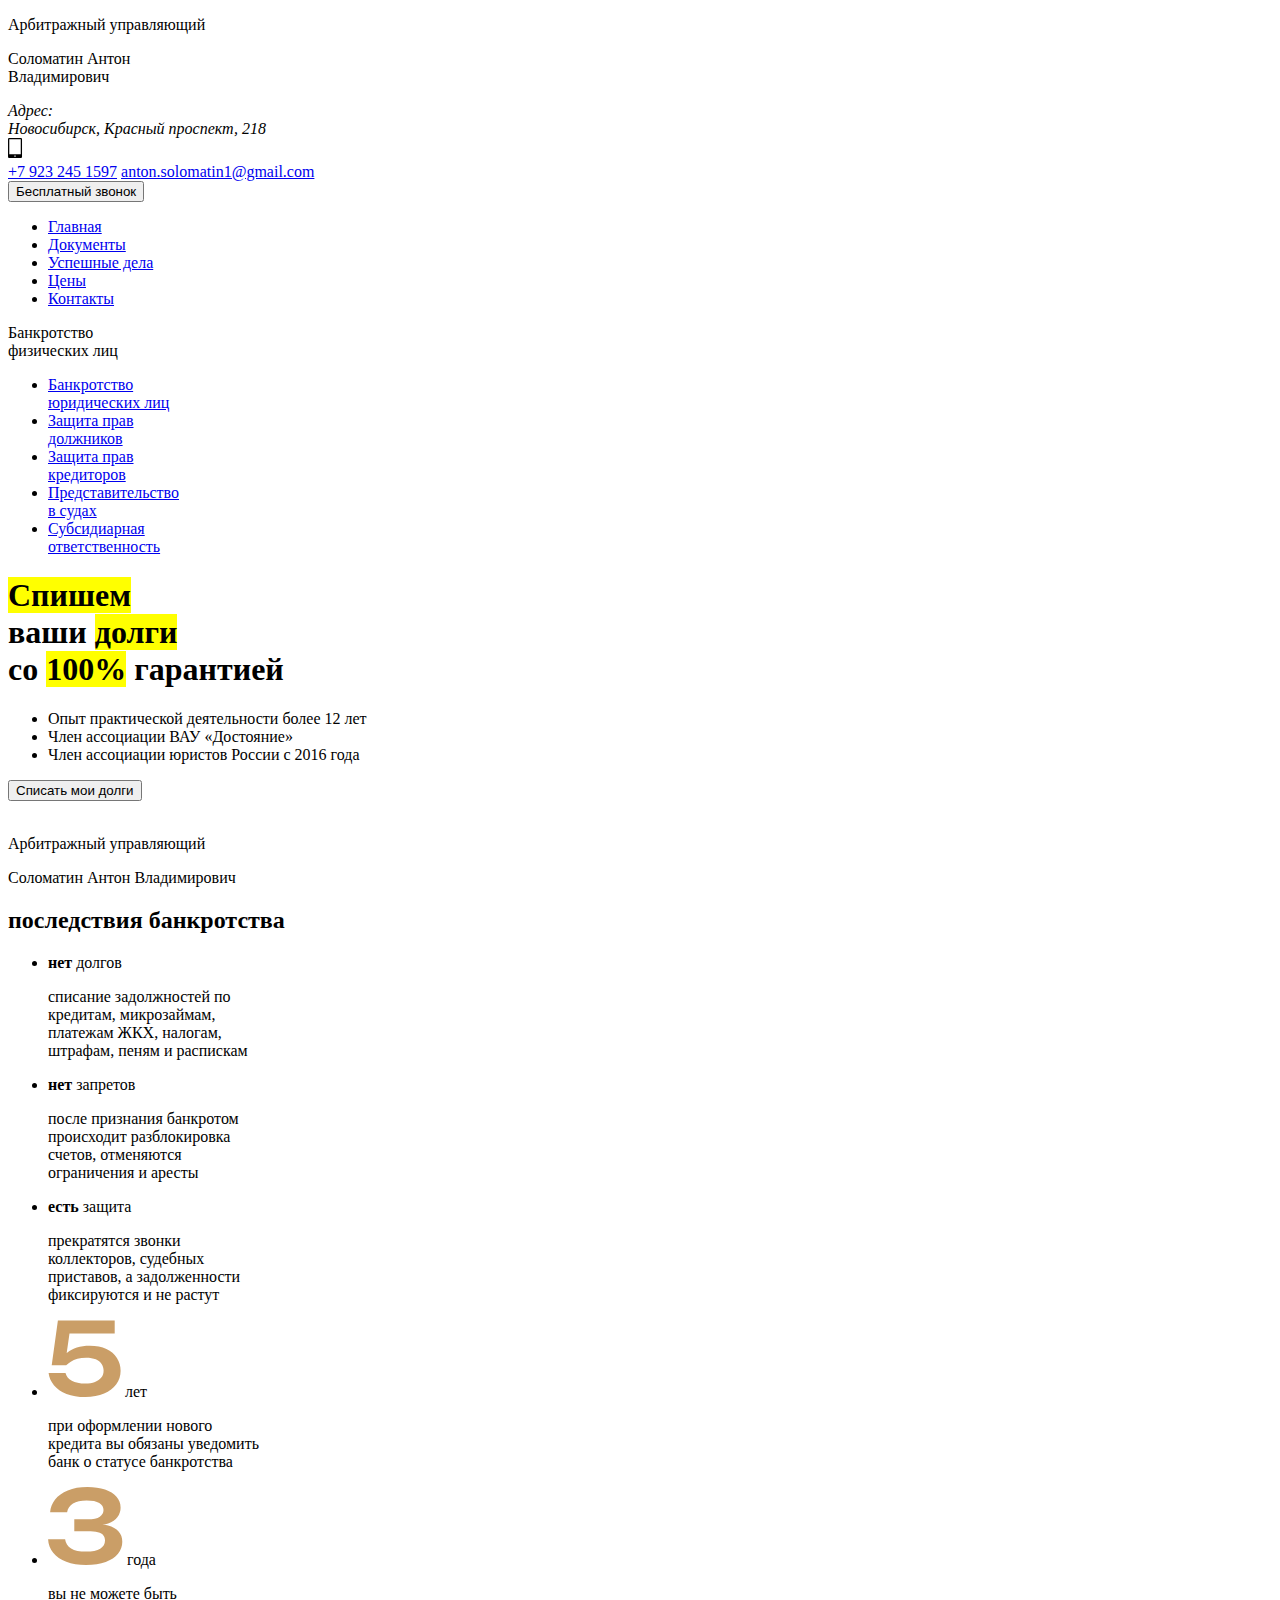
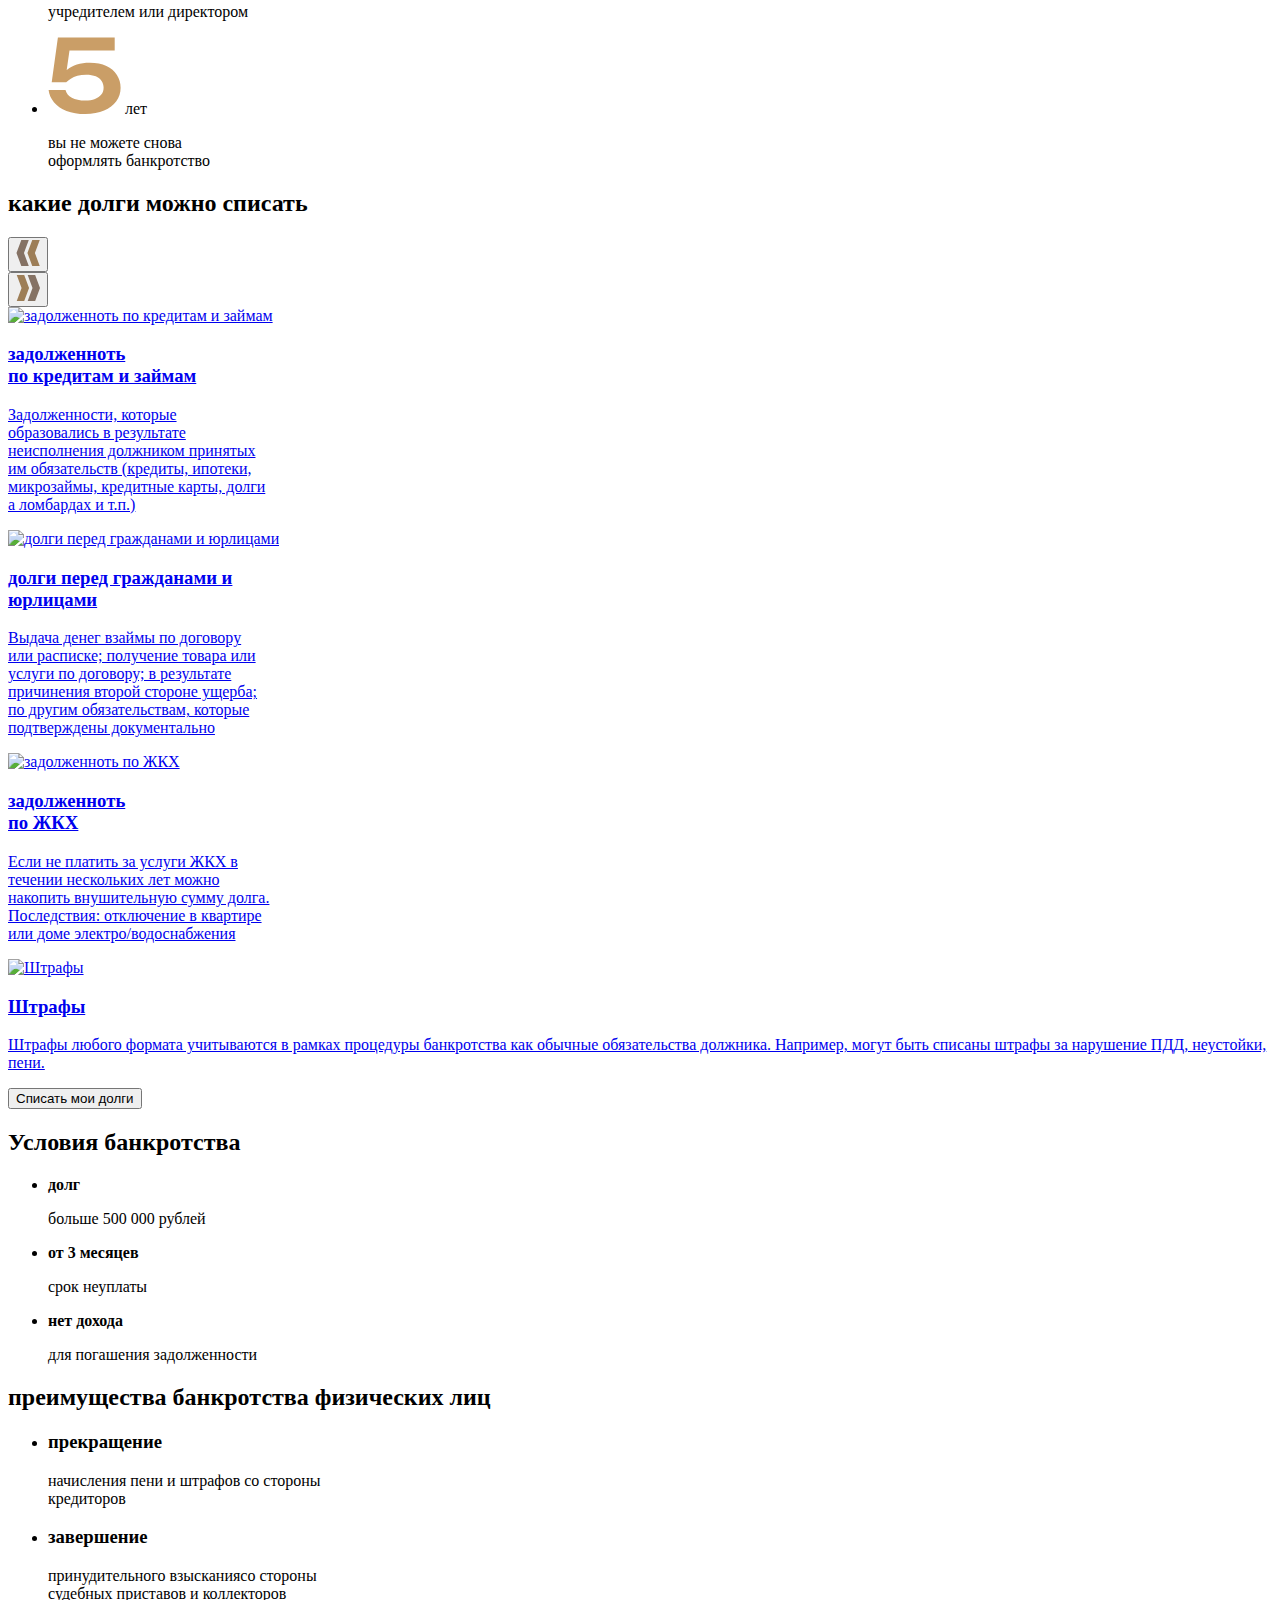
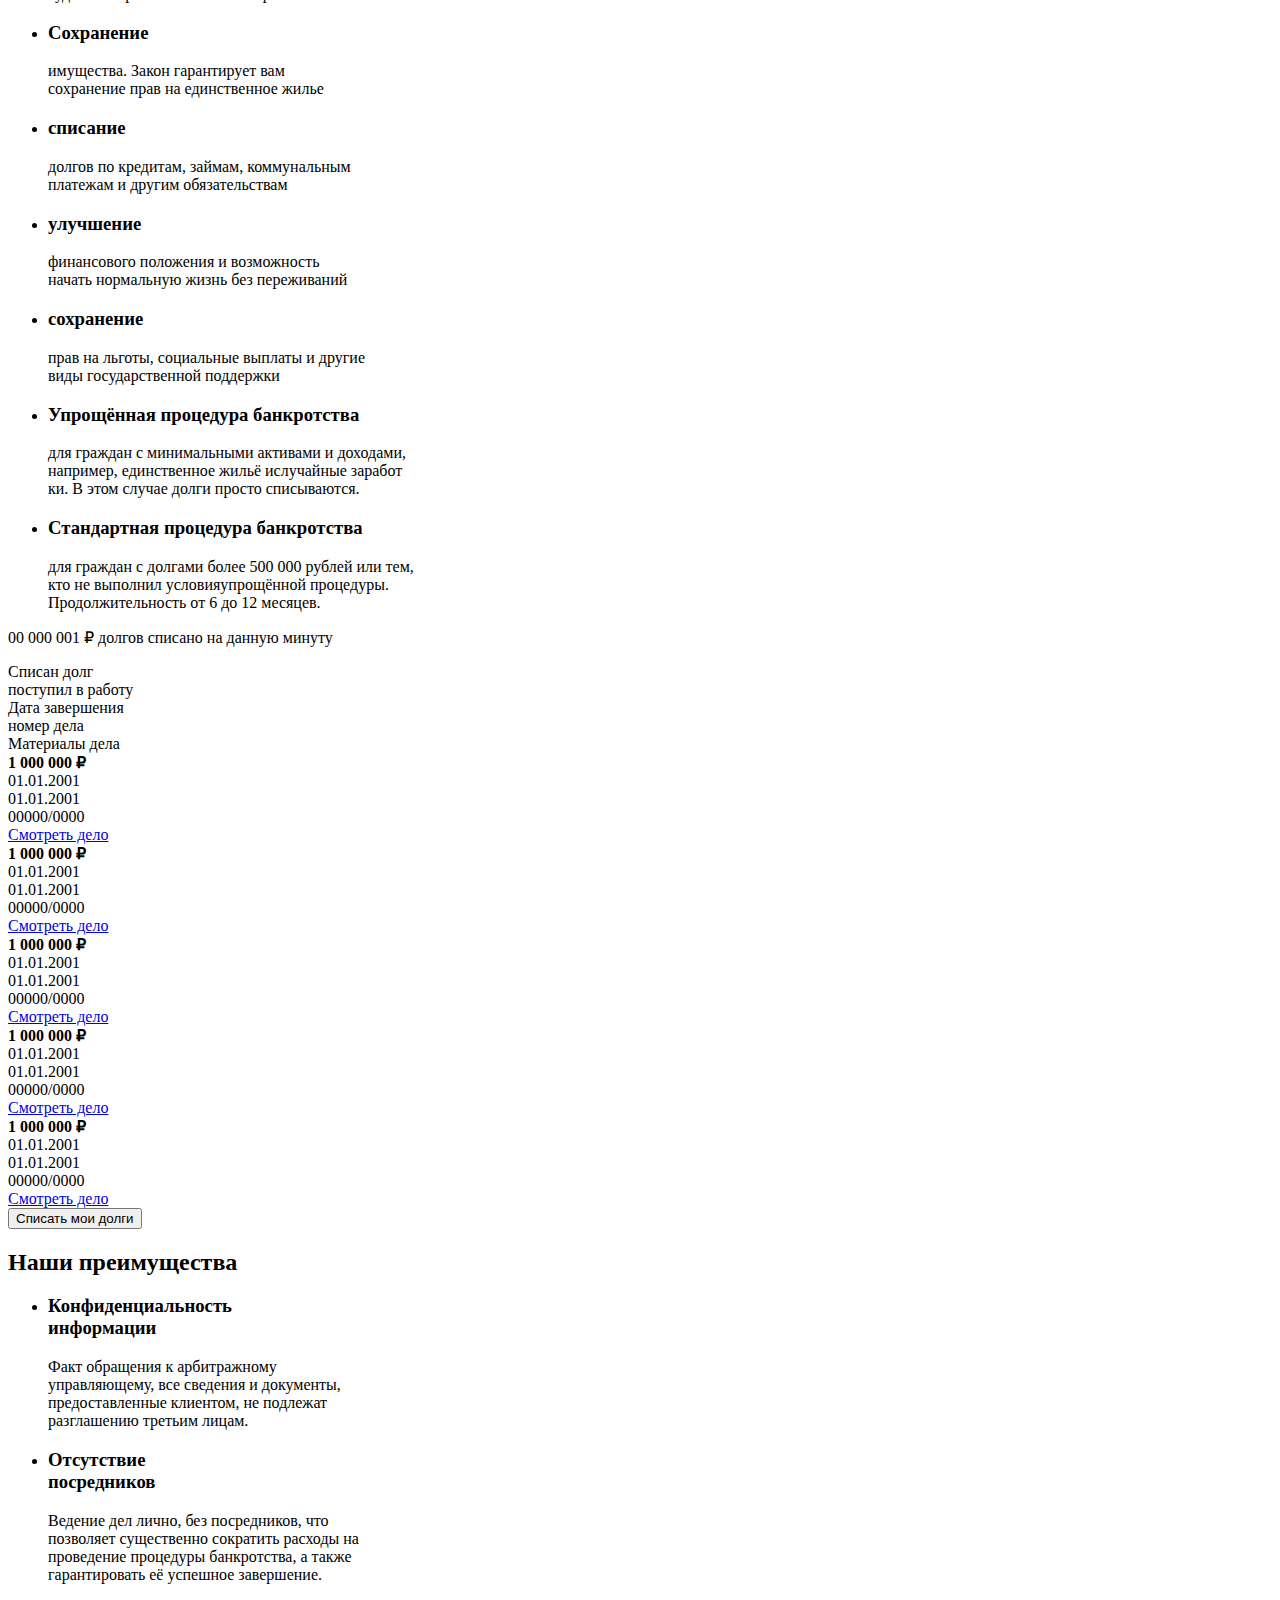
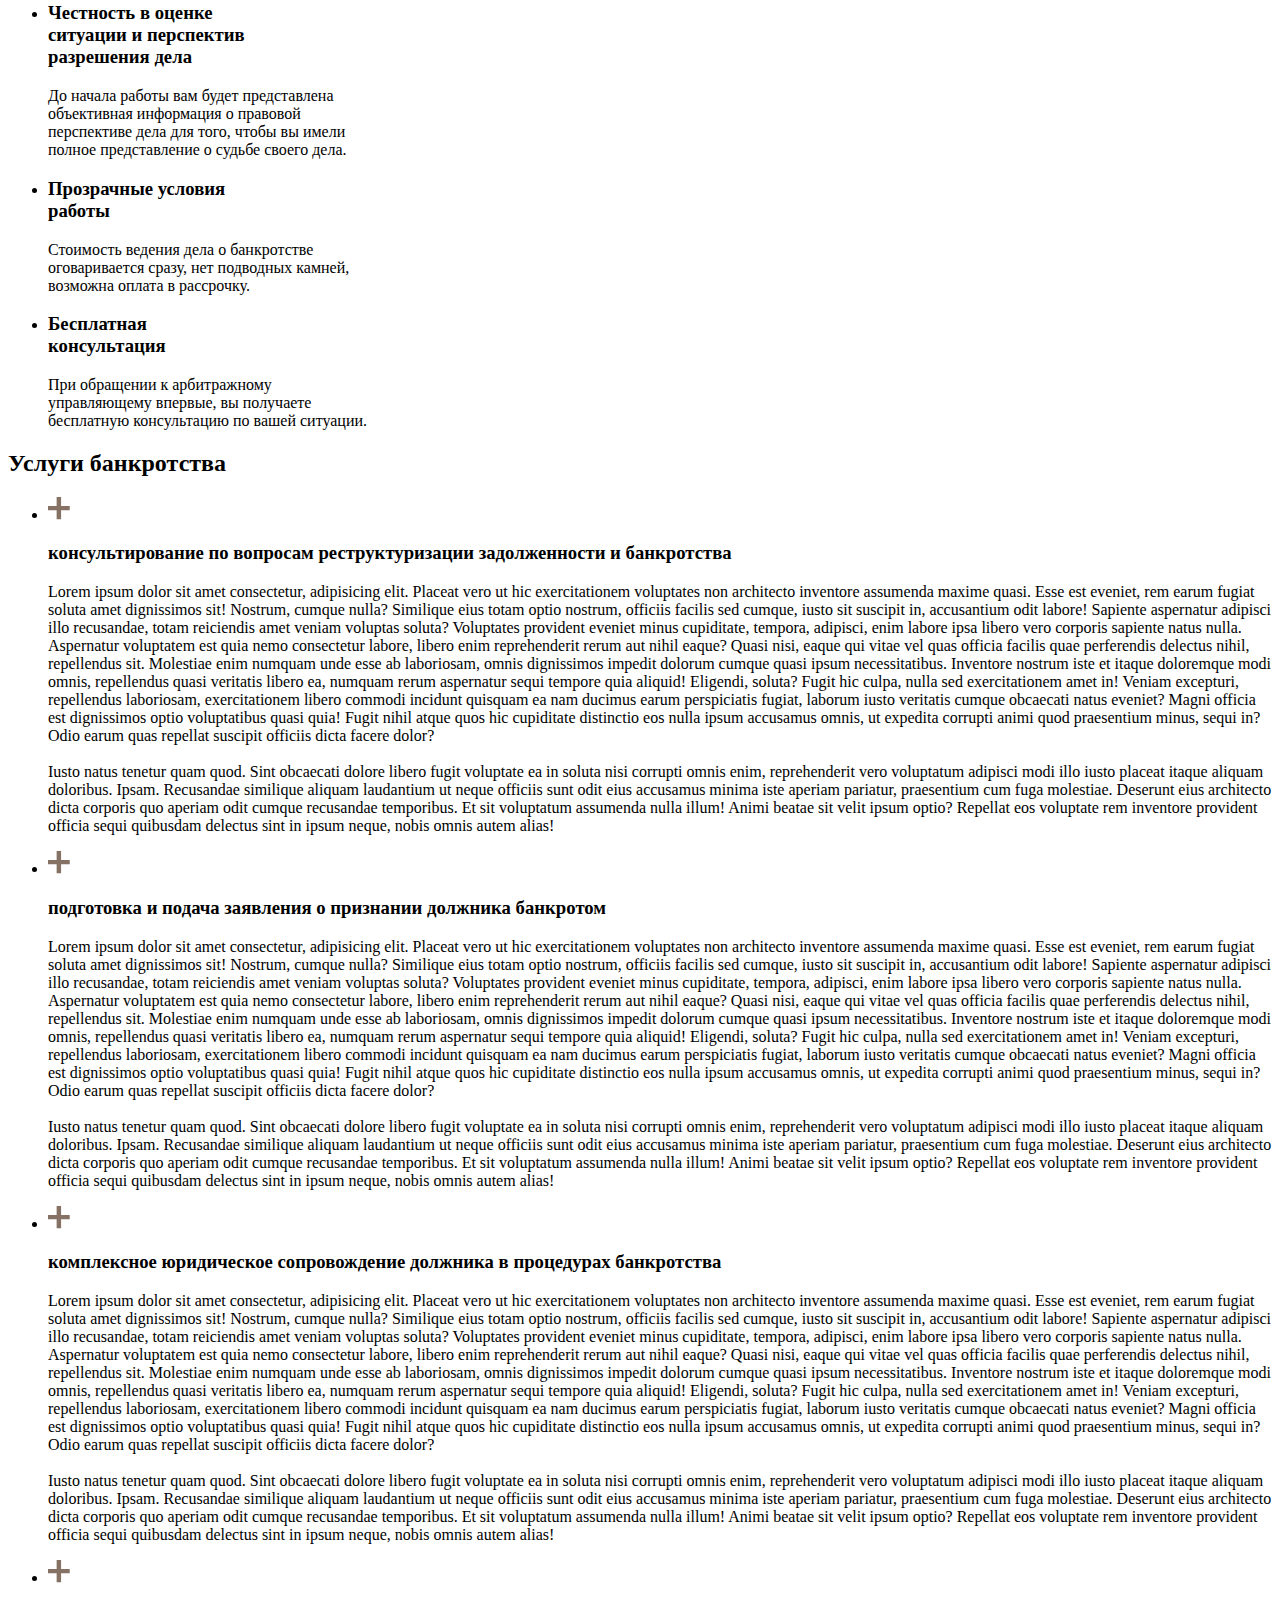
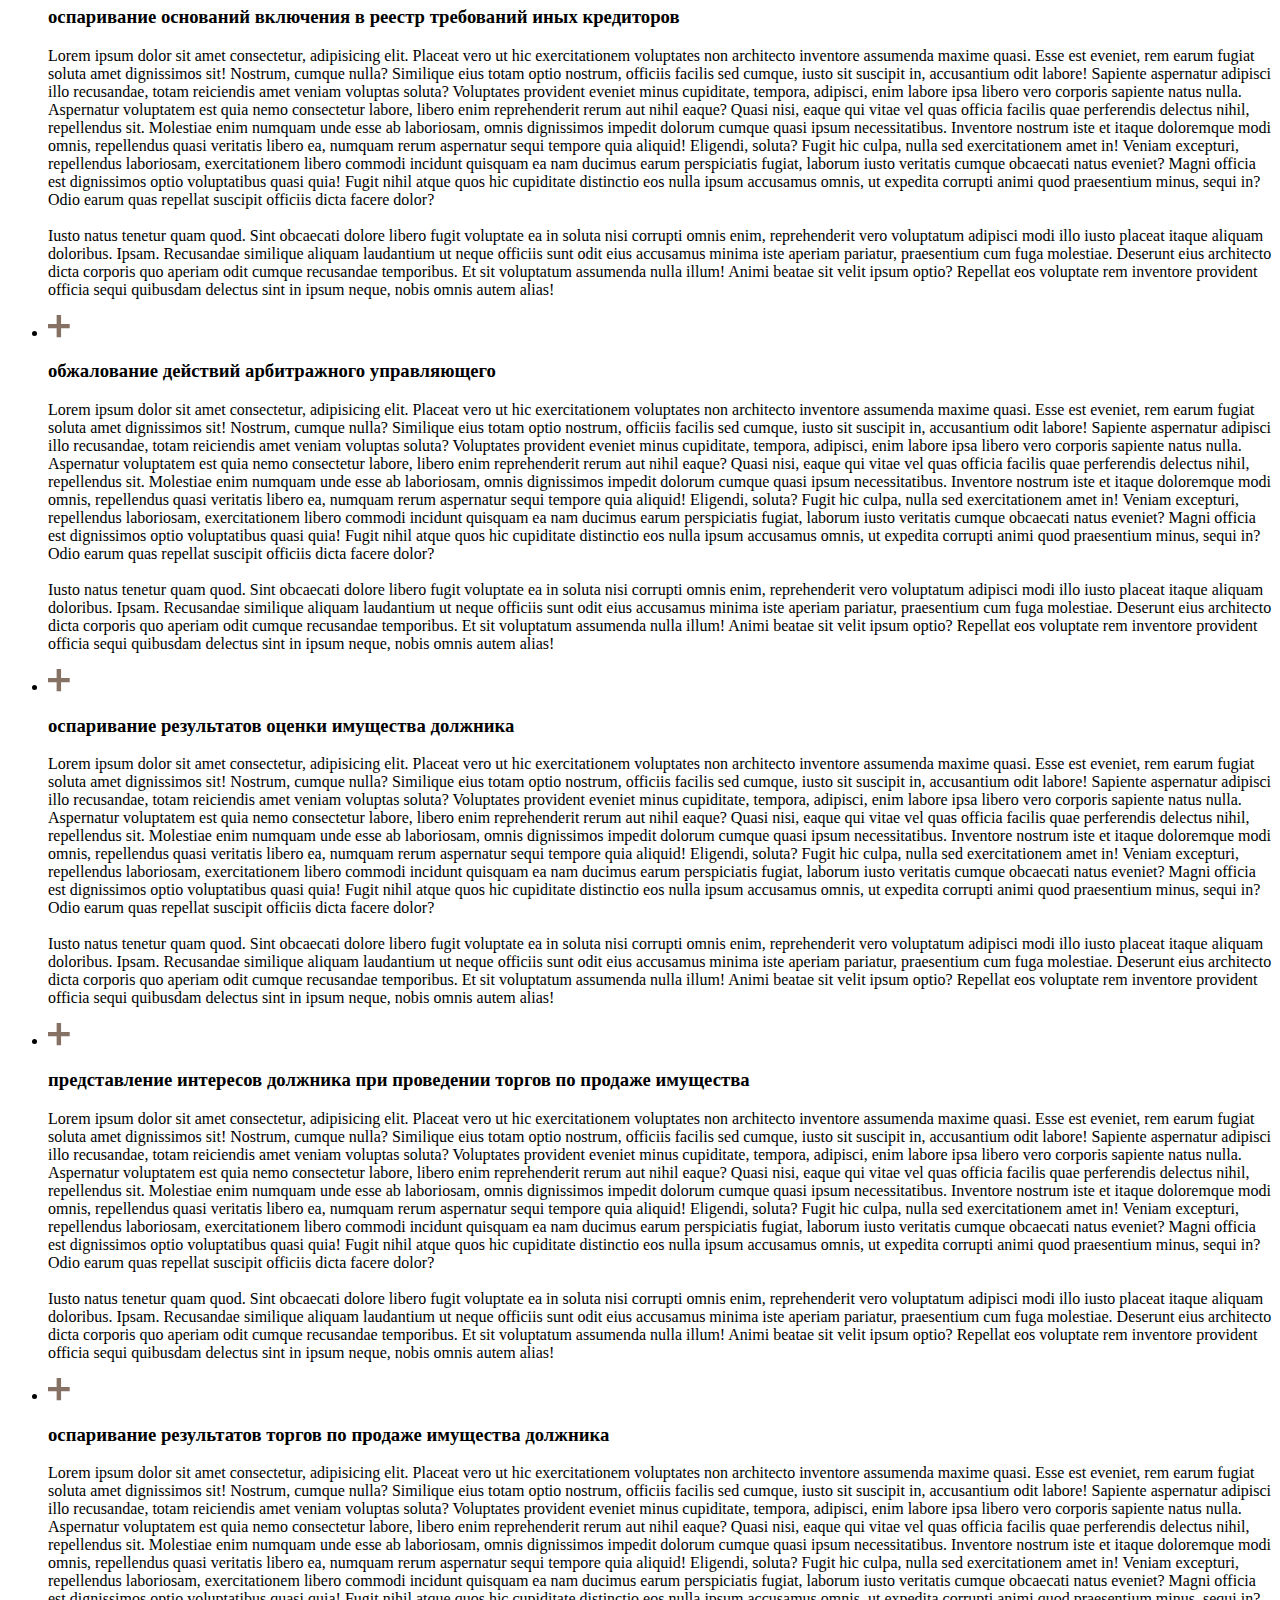
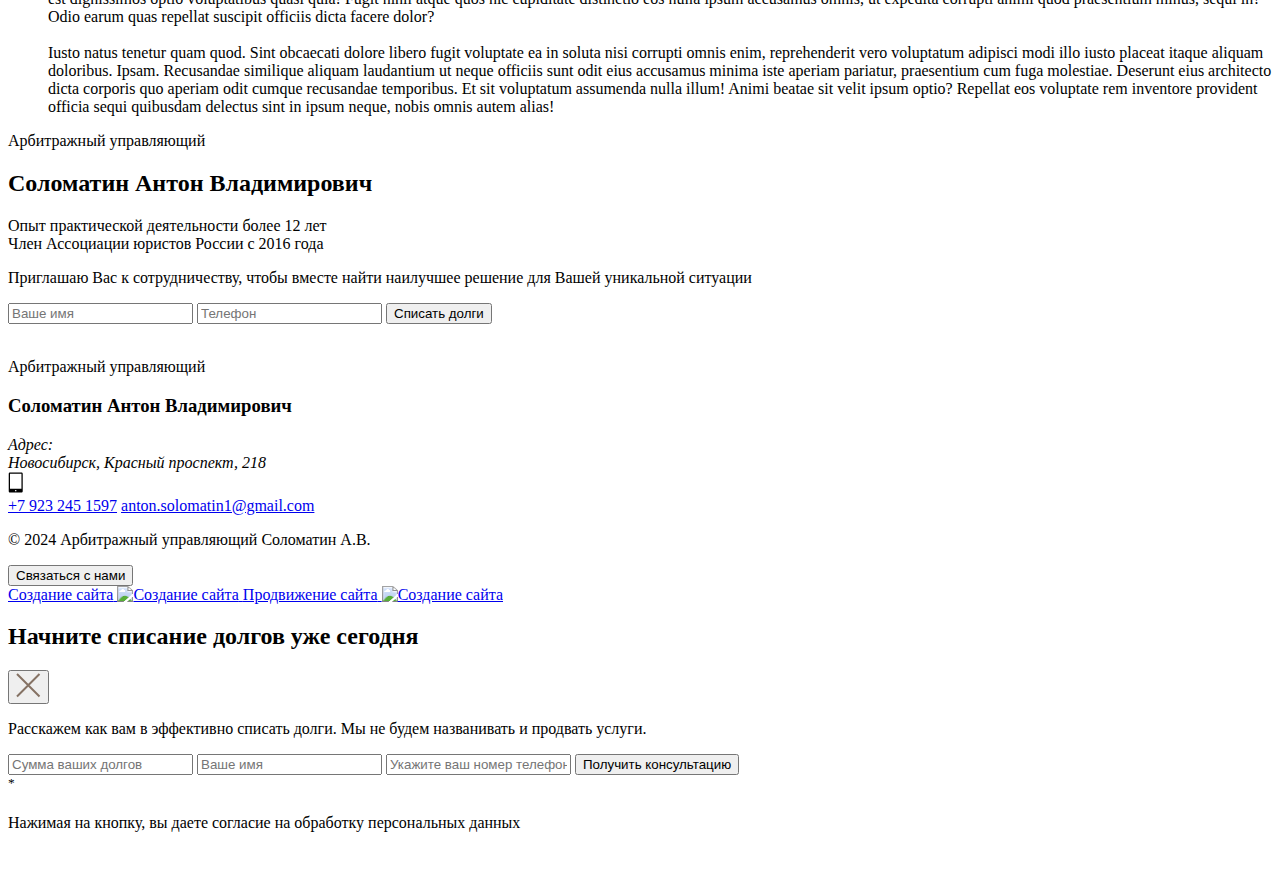
==== index.html @ 7b1e9436 "Add files via upload" ====
<!DOCTYPE html>
<html lang="en">

<head>
    <meta charset="UTF-8">
    <meta name="viewport" content="width=device-width, initial-scale=1.0">
    <title>Document</title>
    <link rel="stylesheet" href="local/templates/mains/assets/css/style.min.css">
    <link rel="stylesheet" href="local/templates/mains/assets/css/media.min.css">
    <script src="local/templates/mains/assets/js/libs.min.js" defer></script>
    <script src="local/templates/mains/assets/js/index.js" type="module"></script>
</head>

<body>

    <!-- wrapper -->
    <div class="wrapper">
        <header class="header">
                <div class="header__row header__row_top">
                    <div class="header__inner container">
                        <div class="header__box">
                            <p class="header__box-slogan text">Арбитражный управляющий</p>
                            <p class="header__box-name">
                                Соломатин Антон<br>
                                Владимирович
                            </p>
                        </div>
                        <address class="header__address">
                            Адрес:<br>
                            Новосибирск, Красный проспект, 218
                        </address>
                        <div class="header__socials">
                            <a class="header__socials-phone-circle" href="tel:+79232451597">
                                <svg width="15" height="21" viewBox="0 0 15 21" fill="none" xmlns="http://www.w3.org/2000/svg">
                                    <path d="M12.747 20.05H1.29302C0.59002 20.05 0.0200195 19.49 0.0200195 18.8V1.3C0.0200195 0.610003 0.59002 0.0500031 1.29302 0.0500031H12.747C13.45 0.0500031 14.02 0.610003 14.02 1.3V18.8C14.02 19.49 13.45 20.05 12.747 20.05ZM6.38402 18.8H7.65602V17.55H6.38402V18.8ZM12.747 1.3H1.29302V16.3H12.747V1.3Z" fill="black"/>
                                </svg>
                            </a>
                            <div class="header__socials-box">
                                <a class="header__socials-phone" href="tel:+79232451597">+7 923 245 1597</a>
                                <a class="header__socials-email" href="mailto:anton.solomatin1@gmail.com">anton.solomatin1@gmail.com</a>
                            </div>
                        </div>
                        <button class="header__btn btn btn_gold open-modal" type="button">
                            Бесплатный звонок
                        </button>
                    </div>
                </div>
                <div class="header__row header__row_center">
                    <div class="header__inner container">
                        <nav class="nav header__nav">
                            <ul class="nav__list">
                                <li class="nav__item">
                                    <a class="nav__item-link" href="#!">Главная</a>
                                </li>
                                <li class="nav__item">
                                    <a class="nav__item-link" href="#!">Документы</a>
                                </li>
                                <li class="nav__item">
                                    <a class="nav__item-link" href="#!">Успешные дела</a>
                                </li>
                                <li class="nav__item">
                                    <a class="nav__item-link" href="#!">Цены</a>
                                </li>
                                <li class="nav__item">
                                    <a class="nav__item-link" href="#!">Контакты</a>
                                </li>
                            </ul>
                        </nav>
                    </div>
                </div>
                <div class="header__row header__row_bottom">
                    <div class="header__inner container">
                        <div class="header__dropdown">
                            <p class="header__dropdown-title">
                                Банкротство<br>
                                физических лиц
                            </p>
                            <ul class="header__dropdown-list">
                                <li class="header__dropdown-item">
                                    <a class="header__dropdown-item-link" href="#!">
                                        Банкротство<br>
                                        юридических лиц
                                    </a>
                                </li>
                                <li class="header__dropdown-item">
                                    <a class="header__dropdown-item-link" href="#!">
                                        Защита прав<br>
                                        должников
                                    </a>
                                </li>
                                <li class="header__dropdown-item">
                                    <a class="header__dropdown-item-link" href="#!">
                                        Защита прав<br>
                                        кредиторов
                                    </a>
                                </li>
                                <li class="header__dropdown-item">
                                    <a class="header__dropdown-item-link" href="#!">
                                        Представительство<br>
                                        в судах
                                    </a>
                                </li>
                                <li class="header__dropdown-item">
                                    <a class="header__dropdown-item-link" href="#!">
                                        Субсидиарная<br>
                                        ответственность
                                    </a>
                                </li>
                            </ul>
                        </div>
                    </div>
                </div>
        </header>
    <main class="main">
        <section class="banner">
            <div class="banner__inner container">
                <div class="banner__box">
                    <h1 class="banner__title">
                        <mark>Спишем</mark><br> 
                        ваши <mark>долги</mark><br>
                        со <mark>100%</mark> гарантией
                    </h1>
                    <ul class="banner__list">
                        <li class="banner__item">Опыт практической деятельности более 12 лет</li>
                        <li class="banner__item">Член ассоциации ВАУ «Достояние»</li>
                        <li class="banner__item">Член ассоциации юристов России с 2016 года</li>
                    </ul>
                    <button class="banner__button btn_red btn open-modal" type="button">
                        Списать мои долги
                    </button>
                </div>
                <picture class="banner__picture">
                    <source srcset="local/templates/mains/assets/images/man.avif" type="image/avif">
                    <source srcset="local/templates/mains/assets/images/man.webp" type="image/webp">
                    <img src="local/templates/mains/assets/images/man.png" alt="">
                </picture>
            </div>
            <div class="banner__info">
                <div class="banner__info-inner">
                    <p class="banner__info-slogan">Арбитражный управляющий</p>
                    <p class="banner__info-name">Соломатин Антон Владимирович</p>
                </div>
            </div>
        </section>
        <section class="info info_mb">
            <div class="info__inner container">
                <h2 class="info__title title">
                    последствия банкротства
                </h2>
                <ul class="info__list">
                    <li class="info__item info__item_text">
                        <div class="info__item-decor">
                            <strong>
                                нет
                            </strong>
                            <span>долгов</span>
                        </div>
                        <div class="info__item-box">
                            <p class="info__item-text text">
                                списание задолжностей по<br> кредитам, микрозаймам,<br> платежам ЖКХ, налогам,<br> штрафам, пеням и распискам
                            </p>
                        </div>
                    </li>
                    <li class="info__item info__item_text">
                        <div class="info__item-decor">
                            <strong>
                                нет
                            </strong>
                            <span>запретов</span>
                        </div>
                        <div class="info__item-box">
                            <p class="info__item-text text">
                                после признания банкротом<br> происходит разблокировка<br> счетов, отменяются<br> ограничения и аресты
                            </p>
                        </div>
                    </li>
                    <li class="info__item info__item_text">
                        <div class="info__item-decor">
                            <strong>
                                есть
                            </strong>
                            <span>защита</span>
                        </div>
                        <div class="info__item-box">
                            <p class="info__item-text text">
                                прекратятся звонки<br> коллекторов, судебных<br> приставов, а задолженности<br> фиксируются и не растут
                            </p>
                        </div>
                    </li>
                    <li class="info__item info__item_number">
                        <div class="info__item-decor">
                            <strong>
                                <svg width="73" height="77" viewBox="0 0 73 77" fill="none" xmlns="http://www.w3.org/2000/svg">
                                    <path d="M9.89961 0.5H66.6996V13.5H15.0996L21.9996 10L17.7996 39.3H13.2996C14.8329 36.9 16.8663 34.6667 19.3996 32.6C21.9996 30.5333 25.1663 28.8667 28.8996 27.6C32.6329 26.3333 36.9329 25.7 41.7996 25.7C48.2663 25.7 53.7996 26.8 58.3996 29C62.9996 31.1333 66.4996 34.1 68.8996 37.9C71.3663 41.6333 72.5996 45.9 72.5996 50.7C72.5996 55.8333 71.1663 60.3667 68.2996 64.3C65.4329 68.2333 61.3663 71.3333 56.0996 73.6C50.8329 75.8667 44.5663 77 37.2996 77C30.0996 77 23.8329 75.9667 18.4996 73.9C13.1663 71.7667 8.96628 68.8667 5.89961 65.2C2.89961 61.5333 1.13294 57.4667 0.599609 53H17.4996C18.2996 56.2667 20.3996 58.8667 23.7996 60.8C27.1996 62.6667 31.6996 63.6 37.2996 63.6C41.0329 63.6 44.2663 63.1 46.9996 62.1C49.7329 61.0333 51.8329 59.5333 53.2996 57.6C54.8329 55.6667 55.5996 53.3667 55.5996 50.7C55.5996 48.1 54.9329 45.8333 53.5996 43.9C52.3329 41.9 50.3996 40.3667 47.7996 39.3C45.2663 38.2333 42.0329 37.7 38.0996 37.7C34.8996 37.7 31.9996 38.0667 29.3996 38.8C26.8663 39.5333 24.6663 40.5 22.7996 41.7C20.9996 42.8333 19.4663 44.0333 18.1996 45.3H3.69961L9.89961 0.5Z" fill="#CA9E67"/>
                                </svg>
                            </strong>
                            <span>лет</span>
                        </div>
                        <div class="info__item-box">
                            <p class="info__item-text text">
                                при оформлении нового<br> кредита вы обязаны уведомить<br> банк о статусе банкротства
                            </p>
                        </div>
                    </li>
                    <li class="info__item info__item_number">
                        <div class="info__item-decor">
                            <strong>
                                <svg width="75" height="78" viewBox="0 0 75 78" fill="none" xmlns="http://www.w3.org/2000/svg">
                                    <path d="M2.1001 25.2C2.5001 20.4667 4.16676 16.2 7.1001 12.4C10.1001 8.6 14.3334 5.6 19.8001 3.4C25.2668 1.13333 31.8334 0 39.5001 0C46.2334 0 52.0668 0.866667 57.0001 2.6C61.9334 4.33333 65.7668 6.73333 68.5001 9.8C71.2334 12.8667 72.6001 16.5 72.6001 20.7C72.6001 24.1 71.5668 27.2 69.5001 30C67.5001 32.7333 64.3668 34.9333 60.1001 36.6C55.8334 38.2 50.4334 38.9667 43.9001 38.9V37C50.2334 36.6667 55.6334 37.1667 60.1001 38.5C64.6334 39.7667 68.1334 41.7667 70.6001 44.5C73.0668 47.2333 74.3001 50.6667 74.3001 54.8C74.3001 59.2667 72.8668 63.2667 70.0001 66.8C67.2001 70.2667 63.1001 73 57.7001 75C52.3001 77 45.7334 78 38.0001 78C30.4668 78 23.9001 76.9333 18.3001 74.8C12.7001 72.6667 8.33343 69.6667 5.2001 65.8C2.06676 61.9333 0.366764 57.4 0.100098 52.2H17.1001C17.6334 56.2 19.6334 59.2667 23.1001 61.4C26.5668 63.5333 31.5334 64.6 38.0001 64.6C44.2668 64.6 49.0001 63.6333 52.2001 61.7C55.4001 59.7667 57.0001 57.0667 57.0001 53.6C57.0001 51.5333 56.4668 49.8 55.4001 48.4C54.3334 47 52.5001 45.9667 49.9001 45.3C47.3668 44.5667 43.9001 44.2 39.5001 44.2H26.3001V32.3H39.5001C45.2334 32.3 49.3334 31.4333 51.8001 29.7C54.2668 27.9667 55.5001 25.7333 55.5001 23C55.5001 19.9333 54.1001 17.5667 51.3001 15.9C48.5001 14.2333 44.2668 13.4 38.6001 13.4C32.8001 13.4 28.2668 14.4333 25.0001 16.5C21.7334 18.5 19.7668 21.4 19.1001 25.2H2.1001Z" fill="#CA9E67"/>
                                </svg>
                            </strong>
                            <span>года</span>
                        </div>
                        <div class="info__item-box">
                            <p class="info__item-text text">
                                вы не можете быть<br> учредителем или директором
                            </p>
                        </div>
                    </li>
                    <li class="info__item info__item_number">
                        <div class="info__item-decor">
                            <strong>
                                <svg width="73" height="77" viewBox="0 0 73 77" fill="none" xmlns="http://www.w3.org/2000/svg">
                                    <path d="M9.89961 0.5H66.6996V13.5H15.0996L21.9996 10L17.7996 39.3H13.2996C14.8329 36.9 16.8663 34.6667 19.3996 32.6C21.9996 30.5333 25.1663 28.8667 28.8996 27.6C32.6329 26.3333 36.9329 25.7 41.7996 25.7C48.2663 25.7 53.7996 26.8 58.3996 29C62.9996 31.1333 66.4996 34.1 68.8996 37.9C71.3663 41.6333 72.5996 45.9 72.5996 50.7C72.5996 55.8333 71.1663 60.3667 68.2996 64.3C65.4329 68.2333 61.3663 71.3333 56.0996 73.6C50.8329 75.8667 44.5663 77 37.2996 77C30.0996 77 23.8329 75.9667 18.4996 73.9C13.1663 71.7667 8.96628 68.8667 5.89961 65.2C2.89961 61.5333 1.13294 57.4667 0.599609 53H17.4996C18.2996 56.2667 20.3996 58.8667 23.7996 60.8C27.1996 62.6667 31.6996 63.6 37.2996 63.6C41.0329 63.6 44.2663 63.1 46.9996 62.1C49.7329 61.0333 51.8329 59.5333 53.2996 57.6C54.8329 55.6667 55.5996 53.3667 55.5996 50.7C55.5996 48.1 54.9329 45.8333 53.5996 43.9C52.3329 41.9 50.3996 40.3667 47.7996 39.3C45.2663 38.2333 42.0329 37.7 38.0996 37.7C34.8996 37.7 31.9996 38.0667 29.3996 38.8C26.8663 39.5333 24.6663 40.5 22.7996 41.7C20.9996 42.8333 19.4663 44.0333 18.1996 45.3H3.69961L9.89961 0.5Z" fill="#CA9E67"/>
                                </svg>
                            </strong>
                            <span>лет</span>
                        </div>
                        <div class="info__item-box">
                            <p class="info__item-text text">
                                вы не можете снова<br> оформлять банкротство
                            </p>
                        </div>
                    </li>
                </ul>
            </div>
        </section>
        <section class="slider-inner slider-inner_mb">
            <div class="slider__top container">
                <h2 class="slider__title title">какие долги можно списать</h2>
                <div class="slider__control">
                    <button class="slider-button-prev" type="button" aria-label="Предыдущий слайд">
                        <svg width="24" height="26" viewBox="0 0 24 26" fill="none" xmlns="http://www.w3.org/2000/svg">
                            <path d="M23.7368 0L16.2587 0L11.421 13L16.2587 26H23.7368L18.8992 13L23.7368 0Z" fill="#9D7E57"/>
                            <path d="M12.7896 0L5.31139 0L0.473762 13L5.31139 26H12.7896L7.95193 13L12.7896 0Z" fill="#857264"/>
                        </svg>
                    </button>
                    <div class="slider-pagination"></div>
                    <button class="slider-button-next" type="button" aria-label="Следыющий слайд">
                        <svg width="24" height="26" viewBox="0 0 24 26" fill="none" xmlns="http://www.w3.org/2000/svg">
                            <path d="M0.736816 0L8.21498 0L13.0526 13L8.21498 26H0.736816L5.57444 13L0.736816 0Z" fill="#9D7E57"/>
                            <path d="M11.6841 0L19.1622 0L23.9999 13L19.1622 26H11.6841L16.5217 13L11.6841 0Z" fill="#857264"/>
                        </svg>
                    </button>
                </div>
            </div>
            <div class="slider container_left">
                <div class="swiper-wrapper">
                    <div class="slide swiper-slide">
                        <a href="#!">
                            <picture class="slide__picture">
                                <source srcset="local/templates/mains/assets/images/slider/2.avif" type="image/avif">
                                <source srcset="local/templates/mains/assets/images/slider/2.webp" type="image/webp">
                                <img src="local/templates/mains/assets/images/slider/2.png" alt="задолженноть по кредитам и займам">
                            </picture>
                            <h3 class="slide__title">
                                задолженноть<br> по кредитам и займам
                            </h3>
                            <p class="slide__text text">
                                Задолженности, которые<br>
                                образовались в результате<br>
                                неисполнения должником принятых<br>
                                им обязательств (кредиты, ипотеки,<br> 
                                микрозаймы, кредитные карты, долги<br> а ломбардах и т.п.)
                            </p>
                        </a>
                    </div>
                    <div class="slide swiper-slide">
                        <a href="#!">
                            <picture class="slide__picture">
                                <source srcset="local/templates/mains/assets/images/slider/1.avif" type="image/avif">
                                <source srcset="local/templates/mains/assets/images/slider/1.webp" type="image/webp">
                                <img src="local/templates/mains/assets/images/slider/1.png" alt="долги перед гражданами и юрлицами">
                            </picture>
                            <h3 class="slide__title">
                                долги перед гражданами и<br> юрлицами
                            </h3>
                            <p class="slide__text text">
                                Выдача денег взаймы по договору<br>
                                или расписке; получение товара или<br>
                                услуги по договору; в результате<br> 
                                причинения второй стороне ущерба;<br> 
                                по другим обязательствам, которые<br> 
                                подтверждены документально
                            </p>
                        </a>
                    </div>
                    <div class="slide swiper-slide">
                        <a href="#!">
                            <picture class="slide__picture">
                                <source srcset="local/templates/mains/assets/images/slider/3.avif" type="image/avif">
                                <source srcset="local/templates/mains/assets/images/slider/3.webp" type="image/webp">
                                <img src="local/templates/mains/assets/images/slider/3.png" alt="задолженноть по ЖКХ">
                            </picture>
                            <h3 class="slide__title">
                                задолженноть<br> по ЖКХ
                            </h3>
                            <p class="slide__text text">
                                Если не платить за услуги ЖКХ в<br> 
                                течении нескольких лет можно<br> 
                                накопить внушительную сумму долга.<br> 
                                Последствия: отключение в квартире<br> 
                                или доме электро/водоснабжения
                            </p>
                        </a>
                    </div>
                    <div class="slide swiper-slide">
                        <a href="#!">
                            <picture class="slide__picture">
                                <source srcset="local/templates/mains/assets/images/slider/4.avif" type="image/avif">
                                <source srcset="local/templates/mains/assets/images/slider/4.webp" type="image/webp">
                                <img src="local/templates/mains/assets/images/slider/4.png" alt="Штрафы">
                            </picture>
                            <h3 class="slide__title">
                                Штрафы
                            </h3>
                            <p class="slide__text text">
                                Штрафы любого формата учитываются в рамках процедуры банкротства как обычные обязательства должника. Например, могут быть списаны штрафы за нарушение ПДД, неустойки, пени. 
                        </a>
                    </div>
                </div>
            </div>
            <button class="slider-btn btn_red btn open-modal">
                Списать мои долги
            </button>
        </section>
        <section class="bankruptcy-conditions bankruptcy-conditions_mb">
            <div class="bankruptcy-conditions__top">
                <div class="container">
                    <h2 class="bankruptcy-conditions__title title">
                        Условия банкротства
                    </h2>
                </div>
            </div>
            <ul class="bankruptcy-conditions__list container">
                <li class="bankruptcy-conditions__item">
                    <strong>долг</strong>
                    <p>больше 500 000 рублей</p>
                </li>
                <li class="bankruptcy-conditions__item bankruptcy-conditions__item_bg">
                    <strong>от 3 месяцев </strong>
                    <p>срок неуплаты</p>
                </li>
                <li class="bankruptcy-conditions__item">
                    <strong>нет дохода</strong>
                    <p>для погашения задолженности</p>
                </li>
            </ul>
        </section>
        <section class="advantages">
            <div class="advantages__inner container">
                <h2 class="advantages__title title">
                    преимущества банкротства физических лиц
                </h2>
                <ul class="advantages__list">
                    <li class="advantages__item">
                        <h3 class="advantages__item-title">прекращение </h3>
                        <p class="advantages__item-text text">
                            начисления пени и штрафов со стороны<br> кредиторов
                        </p>
                    </li>
                    <li class="advantages__item">
                        <h3 class="advantages__item-title">завершение </h3>
                        <p class="advantages__item-text text">
                            принудительного взысканиясо стороны<br>
                            судебных приставов и коллекторов
                        </p>
                    </li>
                    <li class="advantages__item">
                        <h3 class="advantages__item-title">Сохранение</h3>
                        <p class="advantages__item-text text">
                            имущества. Закон гарантирует вам<br> сохранение прав на единственное жилье
                        </p>
                    </li>
                    <li class="advantages__item">
                        <h3 class="advantages__item-title">списание</h3>
                        <p class="advantages__item-text text">
                            долгов по кредитам, займам, коммунальным<br> платежам и другим обязательствам
                        </p>
                    </li>
                    <li class="advantages__item">
                        <h3 class="advantages__item-title">улучшение</h3>
                        <p class="advantages__item-text text">
                            финансового положения и возможность<br>начать нормальную жизнь без переживаний
                        </p>
                    </li>
                    <li class="advantages__item">
                        <h3 class="advantages__item-title">сохранение</h3>
                        <p class="advantages__item-text text">
                            прав на льготы, социальные выплаты и другие<br> виды государственной поддержки
                        </p>
                    </li>
                </ul>
            </div>
        </section>
        <div class="procedure">
            <div class="procedure__inner container">
                <ul class="procedure__list">
                    <li class="procedure__item">
                        <h3 class="procedure__item-title">
                            Упрощённая процедура банкротства
                        </h3>
                        <p class="procedure__item-text">
                            для граждан с минимальными активами и доходами,<br> например, единственное жильё ислучайные заработ<br>ки. В этом случае долги просто списываются.
                        </p>
                    </li>
                    <li class="procedure__item">
                        <h3 class="procedure__item-title">
                            Стандартная процедура банкротства
                        </h3>
                        <p class="procedure__item-text">
                            для граждан с долгами более 500 000 рублей или тем,<br> кто не выполнил условияупрощённой процедуры.<br> Продолжительность от 6 до 12 месяцев.
                        </p>
                    </li>
                </ul>
            </div>
        </div>
        <div class="minutes minutes_mb">
            <div class="minutes__inner container">
                <p class="minutes__text">
                    <span>00 000 001</span> ₽ долгов списано на данную минуту  
                </p>
            </div>
        </div>
        <div class="table">
            <div class="table__inner container">
                <div class="table__top">
                    <div class="table__top-col">Списан долг</div>
                    <div class="table__top-col">поступил в работу</div>
                    <div class="table__top-col">Дата завершения</div>
                    <div class="table__top-col">номер дела</div>
                    <div class="table__top-col">Материалы дела</div>
                </div>
                <div class="table__body">
                    <div class="table__body-row">
                        <div class="table__body-col">
                            <strong>1 000 000 ₽</strong>
                        </div>
                        <div class="table__body-col">01.01.2001</div>
                        <div class="table__body-col">01.01.2001</div>
                        <div class="table__body-col">00000/0000</div>
                        <div class="table__body-col">
                            <a class="table__body-link" href="#!">
                                Смотреть дело
                            </a>
                        </div>
                    </div>
                    <div class="table__body-row">
                        <div class="table__body-col">
                            <strong>1 000 000 ₽</strong>
                        </div>
                        <div class="table__body-col">01.01.2001</div>
                        <div class="table__body-col">01.01.2001</div>
                        <div class="table__body-col">00000/0000</div>
                        <div class="table__body-col">
                            <a class="table__body-link" href="#!">
                                Смотреть дело
                            </a>
                        </div>
                    </div>
                    <div class="table__body-row">
                        <div class="table__body-col">
                            <strong>1 000 000 ₽</strong>
                        </div>
                        <div class="table__body-col">01.01.2001</div>
                        <div class="table__body-col">01.01.2001</div>
                        <div class="table__body-col">00000/0000</div>
                        <div class="table__body-col">
                            <a class="table__body-link" href="#!">
                                Смотреть дело
                            </a>
                        </div>
                    </div>
                    <div class="table__body-row">
                        <div class="table__body-col">
                            <strong>1 000 000 ₽</strong>
                        </div>
                        <div class="table__body-col">01.01.2001</div>
                        <div class="table__body-col">01.01.2001</div>
                        <div class="table__body-col">00000/0000</div>
                        <div class="table__body-col">
                            <a class="table__body-link" href="#!">
                                Смотреть дело
                            </a>
                        </div>
                    </div>
                    <div class="table__body-row">
                        <div class="table__body-col">
                            <strong>1 000 000 ₽</strong>
                        </div>
                        <div class="table__body-col">01.01.2001</div>
                        <div class="table__body-col">01.01.2001</div>
                        <div class="table__body-col">00000/0000</div>
                        <div class="table__body-col">
                            <a class="table__body-link" href="#!">
                                Смотреть дело
                            </a>
                        </div>
                    </div>
                </div>
                <div class="table__footer">
                    <button class="table__btn btn btn_red open-modal" type="button" aria-label="Открыть модальное окно">
                        Списать мои долги
                    </button>
                </div>
            </div>
        </div>
        <section class="excellence excellence_mb">
            <div class="excellence__inner container">
                <h2 class="excellence__title title">
                    Наши преимущества 
                </h2>
                <ul class="excellence__list">
                    <li class="excellence__item">
                        <h3 class="excellence__item-title">
                            Конфиденциальность<br>информации
                        </h3>
                        <p class="excellence__item-text text">
                            Факт обращения к арбитражному<br>
                            управляющему, все сведения и документы,<br>
                            предоставленные клиентом, не подлежат<br>
                            разглашению третьим лицам.
                        </p>
                    </li>
                    <li class="excellence__item">
                        <h3 class="excellence__item-title">
                            Отсутствие<br>
                            посредников
                        </h3>
                        <p class="excellence__item-text text">
                            Ведение дел лично, без посредников, что<br>
                            позволяет существенно сократить расходы на<br>
                            проведение процедуры банкротства, а также<br>
                            гарантировать её успешное завершение.  
                        </p>
                    </li>
                    <li class="excellence__item">
                        <h3 class="excellence__item-title">
                            Честность в оценке<br>
                            ситуации и перспектив<br>
                            разрешения дела
                        </h3>
                        <p class="excellence__item-text text">
                            До начала работы вам будет представлена<br>
                            объективная информация о правовой<br>
                            перспективе дела для того, чтобы вы имели<br>
                            полное представление о судьбе своего дела.
                        </p>
                    </li>
                    <li class="excellence__item">
                        <h3 class="excellence__item-title">
                            Прозрачные условия<br>работы
                        </h3>
                        <p class="excellence__item-text text">
                            Стоимость ведения дела о банкротстве<br>
                            оговаривается сразу, нет подводных камней,<br>
                            возможна оплата в рассрочку.
                        </p>
                    </li>
                    <li class="excellence__item">
                        <h3 class="excellence__item-title">
                            Бесплатная<br>
                            консультация
                        </h3>
                        <p class="excellence__item-text text">
                            При обращении к арбитражному<br>
                            управляющему впервые, вы получаете<br>
                            бесплатную консультацию по вашей ситуации.
                        </p>
                    </li>
                </ul>
            </div>
        </section>
        <section class="service service_mb">
            <div class="service__top container">
                <h2 class="service__title title">Услуги банкротства</h2>
            </div>
            <div class="dropdown">
                <ul class="dropdown__list">
                    <li class="dropdown__item">
                        <div class="dropdown__item-inner container">
                            <div class="dropdown__item-top">
                                <svg width="22" height="23" viewBox="0 0 22 23" fill="none" xmlns="http://www.w3.org/2000/svg">
                                    <path d="M21.72 8.88V13.26H13.08V22.14H8.64V13.26H0V8.88H8.64V0H13.08V8.88H21.72Z" fill="#857264"/>
                                </svg>
                                <h3 class="dropdown__item-title">консультирование по вопросам реструктуризации задолженности и банкротства</h3>
                            </div>
                            <div class="dropdown__item-body">
                                <p class="dropdown__item-text text">
                                    Lorem ipsum dolor sit amet consectetur, adipisicing elit. Placeat vero ut hic exercitationem voluptates non architecto inventore assumenda maxime quasi. Esse est eveniet, rem earum fugiat soluta amet dignissimos sit!
                                    Nostrum, cumque nulla? Similique eius totam optio nostrum, officiis facilis sed cumque, iusto sit suscipit in, accusantium odit labore! Sapiente aspernatur adipisci illo recusandae, totam reiciendis amet veniam voluptas soluta?
                                    Voluptates provident eveniet minus cupiditate, tempora, adipisci, enim labore ipsa libero vero corporis sapiente natus nulla. Aspernatur voluptatem est quia nemo consectetur labore, libero enim reprehenderit rerum aut nihil eaque?
                                    Quasi nisi, eaque qui vitae vel quas officia facilis quae perferendis delectus nihil, repellendus sit. Molestiae enim numquam unde esse ab laboriosam, omnis dignissimos impedit dolorum cumque quasi ipsum necessitatibus.
                                    Inventore nostrum iste et itaque doloremque modi omnis, repellendus quasi veritatis libero ea, numquam rerum aspernatur sequi tempore quia aliquid! Eligendi, soluta? Fugit hic culpa, nulla sed exercitationem amet in!
                                    Veniam excepturi, repellendus laboriosam, exercitationem libero commodi incidunt quisquam ea nam ducimus earum perspiciatis fugiat, laborum iusto veritatis cumque obcaecati natus eveniet? Magni officia est dignissimos optio voluptatibus quasi quia!
                                    Fugit nihil atque quos hic cupiditate distinctio eos nulla ipsum accusamus omnis, ut expedita corrupti animi quod praesentium minus, sequi in? Odio earum quas repellat suscipit officiis dicta facere dolor?
                                    <br>
                                    <br>
                                    Iusto natus tenetur quam quod. Sint obcaecati dolore libero fugit voluptate ea in soluta nisi corrupti omnis enim, reprehenderit vero voluptatum adipisci modi illo iusto placeat itaque aliquam doloribus. Ipsam.
                                    Recusandae similique aliquam laudantium ut neque officiis sunt odit eius accusamus minima iste aperiam pariatur, praesentium cum fuga molestiae. Deserunt eius architecto dicta corporis quo aperiam odit cumque recusandae temporibus.
                                    Et sit voluptatum assumenda nulla illum! Animi beatae sit velit ipsum optio? Repellat eos voluptate rem inventore provident officia sequi quibusdam delectus sint in ipsum neque, nobis omnis autem alias!
                                </p>
                            </div>
                        </div>
                    </li>
                    <li class="dropdown__item">
                        <div class="dropdown__item-inner container">
                            <div class="dropdown__item-top">
                                <svg width="22" height="23" viewBox="0 0 22 23" fill="none" xmlns="http://www.w3.org/2000/svg">
                                    <path d="M21.72 8.88V13.26H13.08V22.14H8.64V13.26H0V8.88H8.64V0H13.08V8.88H21.72Z" fill="#857264"/>
                                </svg>
                                <h3 class="dropdown__item-title">подготовка и подача заявления о признании должника банкротом</h3>
                            </div>
                            <div class="dropdown__item-body">
                                <p class="dropdown__item-text text">
                                    Lorem ipsum dolor sit amet consectetur, adipisicing elit. Placeat vero ut hic exercitationem voluptates non architecto inventore assumenda maxime quasi. Esse est eveniet, rem earum fugiat soluta amet dignissimos sit!
                                    Nostrum, cumque nulla? Similique eius totam optio nostrum, officiis facilis sed cumque, iusto sit suscipit in, accusantium odit labore! Sapiente aspernatur adipisci illo recusandae, totam reiciendis amet veniam voluptas soluta?
                                    Voluptates provident eveniet minus cupiditate, tempora, adipisci, enim labore ipsa libero vero corporis sapiente natus nulla. Aspernatur voluptatem est quia nemo consectetur labore, libero enim reprehenderit rerum aut nihil eaque?
                                    Quasi nisi, eaque qui vitae vel quas officia facilis quae perferendis delectus nihil, repellendus sit. Molestiae enim numquam unde esse ab laboriosam, omnis dignissimos impedit dolorum cumque quasi ipsum necessitatibus.
                                    Inventore nostrum iste et itaque doloremque modi omnis, repellendus quasi veritatis libero ea, numquam rerum aspernatur sequi tempore quia aliquid! Eligendi, soluta? Fugit hic culpa, nulla sed exercitationem amet in!
                                    Veniam excepturi, repellendus laboriosam, exercitationem libero commodi incidunt quisquam ea nam ducimus earum perspiciatis fugiat, laborum iusto veritatis cumque obcaecati natus eveniet? Magni officia est dignissimos optio voluptatibus quasi quia!
                                    Fugit nihil atque quos hic cupiditate distinctio eos nulla ipsum accusamus omnis, ut expedita corrupti animi quod praesentium minus, sequi in? Odio earum quas repellat suscipit officiis dicta facere dolor?
                                    <br>
                                    <br>
                                    Iusto natus tenetur quam quod. Sint obcaecati dolore libero fugit voluptate ea in soluta nisi corrupti omnis enim, reprehenderit vero voluptatum adipisci modi illo iusto placeat itaque aliquam doloribus. Ipsam.
                                    Recusandae similique aliquam laudantium ut neque officiis sunt odit eius accusamus minima iste aperiam pariatur, praesentium cum fuga molestiae. Deserunt eius architecto dicta corporis quo aperiam odit cumque recusandae temporibus.
                                    Et sit voluptatum assumenda nulla illum! Animi beatae sit velit ipsum optio? Repellat eos voluptate rem inventore provident officia sequi quibusdam delectus sint in ipsum neque, nobis omnis autem alias!
                                </p>
                            </div>
                        </div>
                    </li>
                    <li class="dropdown__item">
                        <div class="dropdown__item-inner container">
                            <div class="dropdown__item-top">
                                <svg width="22" height="23" viewBox="0 0 22 23" fill="none" xmlns="http://www.w3.org/2000/svg">
                                    <path d="M21.72 8.88V13.26H13.08V22.14H8.64V13.26H0V8.88H8.64V0H13.08V8.88H21.72Z" fill="#857264"/>
                                </svg>
                                <h3 class="dropdown__item-title">комплексное юридическое сопровождение должника в процедурах банкротства</h3>
                            </div>
                            <div class="dropdown__item-body">
                                <p class="dropdown__item-text text">
                                    Lorem ipsum dolor sit amet consectetur, adipisicing elit. Placeat vero ut hic exercitationem voluptates non architecto inventore assumenda maxime quasi. Esse est eveniet, rem earum fugiat soluta amet dignissimos sit!
                                    Nostrum, cumque nulla? Similique eius totam optio nostrum, officiis facilis sed cumque, iusto sit suscipit in, accusantium odit labore! Sapiente aspernatur adipisci illo recusandae, totam reiciendis amet veniam voluptas soluta?
                                    Voluptates provident eveniet minus cupiditate, tempora, adipisci, enim labore ipsa libero vero corporis sapiente natus nulla. Aspernatur voluptatem est quia nemo consectetur labore, libero enim reprehenderit rerum aut nihil eaque?
                                    Quasi nisi, eaque qui vitae vel quas officia facilis quae perferendis delectus nihil, repellendus sit. Molestiae enim numquam unde esse ab laboriosam, omnis dignissimos impedit dolorum cumque quasi ipsum necessitatibus.
                                    Inventore nostrum iste et itaque doloremque modi omnis, repellendus quasi veritatis libero ea, numquam rerum aspernatur sequi tempore quia aliquid! Eligendi, soluta? Fugit hic culpa, nulla sed exercitationem amet in!
                                    Veniam excepturi, repellendus laboriosam, exercitationem libero commodi incidunt quisquam ea nam ducimus earum perspiciatis fugiat, laborum iusto veritatis cumque obcaecati natus eveniet? Magni officia est dignissimos optio voluptatibus quasi quia!
                                    Fugit nihil atque quos hic cupiditate distinctio eos nulla ipsum accusamus omnis, ut expedita corrupti animi quod praesentium minus, sequi in? Odio earum quas repellat suscipit officiis dicta facere dolor?
                                    <br>
                                    <br>
                                    Iusto natus tenetur quam quod. Sint obcaecati dolore libero fugit voluptate ea in soluta nisi corrupti omnis enim, reprehenderit vero voluptatum adipisci modi illo iusto placeat itaque aliquam doloribus. Ipsam.
                                    Recusandae similique aliquam laudantium ut neque officiis sunt odit eius accusamus minima iste aperiam pariatur, praesentium cum fuga molestiae. Deserunt eius architecto dicta corporis quo aperiam odit cumque recusandae temporibus.
                                    Et sit voluptatum assumenda nulla illum! Animi beatae sit velit ipsum optio? Repellat eos voluptate rem inventore provident officia sequi quibusdam delectus sint in ipsum neque, nobis omnis autem alias!
                                </p>
                            </div>
                        </div>
                    </li>
                    <li class="dropdown__item">
                        <div class="dropdown__item-inner container">
                            <div class="dropdown__item-top">
                                <svg width="22" height="23" viewBox="0 0 22 23" fill="none" xmlns="http://www.w3.org/2000/svg">
                                    <path d="M21.72 8.88V13.26H13.08V22.14H8.64V13.26H0V8.88H8.64V0H13.08V8.88H21.72Z" fill="#857264"/>
                                </svg>
                                <h3 class="dropdown__item-title">оспаривание оснований включения в реестр требований иных кредиторов</h3>
                            </div>
                            <div class="dropdown__item-body">
                                <p class="dropdown__item-text text">
                                    Lorem ipsum dolor sit amet consectetur, adipisicing elit. Placeat vero ut hic exercitationem voluptates non architecto inventore assumenda maxime quasi. Esse est eveniet, rem earum fugiat soluta amet dignissimos sit!
                                    Nostrum, cumque nulla? Similique eius totam optio nostrum, officiis facilis sed cumque, iusto sit suscipit in, accusantium odit labore! Sapiente aspernatur adipisci illo recusandae, totam reiciendis amet veniam voluptas soluta?
                                    Voluptates provident eveniet minus cupiditate, tempora, adipisci, enim labore ipsa libero vero corporis sapiente natus nulla. Aspernatur voluptatem est quia nemo consectetur labore, libero enim reprehenderit rerum aut nihil eaque?
                                    Quasi nisi, eaque qui vitae vel quas officia facilis quae perferendis delectus nihil, repellendus sit. Molestiae enim numquam unde esse ab laboriosam, omnis dignissimos impedit dolorum cumque quasi ipsum necessitatibus.
                                    Inventore nostrum iste et itaque doloremque modi omnis, repellendus quasi veritatis libero ea, numquam rerum aspernatur sequi tempore quia aliquid! Eligendi, soluta? Fugit hic culpa, nulla sed exercitationem amet in!
                                    Veniam excepturi, repellendus laboriosam, exercitationem libero commodi incidunt quisquam ea nam ducimus earum perspiciatis fugiat, laborum iusto veritatis cumque obcaecati natus eveniet? Magni officia est dignissimos optio voluptatibus quasi quia!
                                    Fugit nihil atque quos hic cupiditate distinctio eos nulla ipsum accusamus omnis, ut expedita corrupti animi quod praesentium minus, sequi in? Odio earum quas repellat suscipit officiis dicta facere dolor?
                                    <br>
                                    <br>
                                    Iusto natus tenetur quam quod. Sint obcaecati dolore libero fugit voluptate ea in soluta nisi corrupti omnis enim, reprehenderit vero voluptatum adipisci modi illo iusto placeat itaque aliquam doloribus. Ipsam.
                                    Recusandae similique aliquam laudantium ut neque officiis sunt odit eius accusamus minima iste aperiam pariatur, praesentium cum fuga molestiae. Deserunt eius architecto dicta corporis quo aperiam odit cumque recusandae temporibus.
                                    Et sit voluptatum assumenda nulla illum! Animi beatae sit velit ipsum optio? Repellat eos voluptate rem inventore provident officia sequi quibusdam delectus sint in ipsum neque, nobis omnis autem alias!
                                </p>
                            </div>
                        </div>
                    </li>
                    <li class="dropdown__item">
                        <div class="dropdown__item-inner container">
                            <div class="dropdown__item-top">
                                <svg width="22" height="23" viewBox="0 0 22 23" fill="none" xmlns="http://www.w3.org/2000/svg">
                                    <path d="M21.72 8.88V13.26H13.08V22.14H8.64V13.26H0V8.88H8.64V0H13.08V8.88H21.72Z" fill="#857264"/>
                                </svg>
                                <h3 class="dropdown__item-title">обжалование действий арбитражного управляющего</h3>
                            </div>
                            <div class="dropdown__item-body">
                                <p class="dropdown__item-text text">
                                    Lorem ipsum dolor sit amet consectetur, adipisicing elit. Placeat vero ut hic exercitationem voluptates non architecto inventore assumenda maxime quasi. Esse est eveniet, rem earum fugiat soluta amet dignissimos sit!
                                    Nostrum, cumque nulla? Similique eius totam optio nostrum, officiis facilis sed cumque, iusto sit suscipit in, accusantium odit labore! Sapiente aspernatur adipisci illo recusandae, totam reiciendis amet veniam voluptas soluta?
                                    Voluptates provident eveniet minus cupiditate, tempora, adipisci, enim labore ipsa libero vero corporis sapiente natus nulla. Aspernatur voluptatem est quia nemo consectetur labore, libero enim reprehenderit rerum aut nihil eaque?
                                    Quasi nisi, eaque qui vitae vel quas officia facilis quae perferendis delectus nihil, repellendus sit. Molestiae enim numquam unde esse ab laboriosam, omnis dignissimos impedit dolorum cumque quasi ipsum necessitatibus.
                                    Inventore nostrum iste et itaque doloremque modi omnis, repellendus quasi veritatis libero ea, numquam rerum aspernatur sequi tempore quia aliquid! Eligendi, soluta? Fugit hic culpa, nulla sed exercitationem amet in!
                                    Veniam excepturi, repellendus laboriosam, exercitationem libero commodi incidunt quisquam ea nam ducimus earum perspiciatis fugiat, laborum iusto veritatis cumque obcaecati natus eveniet? Magni officia est dignissimos optio voluptatibus quasi quia!
                                    Fugit nihil atque quos hic cupiditate distinctio eos nulla ipsum accusamus omnis, ut expedita corrupti animi quod praesentium minus, sequi in? Odio earum quas repellat suscipit officiis dicta facere dolor?
                                    <br>
                                    <br>
                                    Iusto natus tenetur quam quod. Sint obcaecati dolore libero fugit voluptate ea in soluta nisi corrupti omnis enim, reprehenderit vero voluptatum adipisci modi illo iusto placeat itaque aliquam doloribus. Ipsam.
                                    Recusandae similique aliquam laudantium ut neque officiis sunt odit eius accusamus minima iste aperiam pariatur, praesentium cum fuga molestiae. Deserunt eius architecto dicta corporis quo aperiam odit cumque recusandae temporibus.
                                    Et sit voluptatum assumenda nulla illum! Animi beatae sit velit ipsum optio? Repellat eos voluptate rem inventore provident officia sequi quibusdam delectus sint in ipsum neque, nobis omnis autem alias!
                                </p>
                            </div>
                        </div>
                    </li>
                    <li class="dropdown__item">
                        <div class="dropdown__item-inner container">
                            <div class="dropdown__item-top">
                                <svg width="22" height="23" viewBox="0 0 22 23" fill="none" xmlns="http://www.w3.org/2000/svg">
                                    <path d="M21.72 8.88V13.26H13.08V22.14H8.64V13.26H0V8.88H8.64V0H13.08V8.88H21.72Z" fill="#857264"/>
                                </svg>
                                <h3 class="dropdown__item-title">оспаривание результатов оценки имущества должника</h3>
                            </div>
                            <div class="dropdown__item-body">
                                <p class="dropdown__item-text text">
                                    Lorem ipsum dolor sit amet consectetur, adipisicing elit. Placeat vero ut hic exercitationem voluptates non architecto inventore assumenda maxime quasi. Esse est eveniet, rem earum fugiat soluta amet dignissimos sit!
                                    Nostrum, cumque nulla? Similique eius totam optio nostrum, officiis facilis sed cumque, iusto sit suscipit in, accusantium odit labore! Sapiente aspernatur adipisci illo recusandae, totam reiciendis amet veniam voluptas soluta?
                                    Voluptates provident eveniet minus cupiditate, tempora, adipisci, enim labore ipsa libero vero corporis sapiente natus nulla. Aspernatur voluptatem est quia nemo consectetur labore, libero enim reprehenderit rerum aut nihil eaque?
                                    Quasi nisi, eaque qui vitae vel quas officia facilis quae perferendis delectus nihil, repellendus sit. Molestiae enim numquam unde esse ab laboriosam, omnis dignissimos impedit dolorum cumque quasi ipsum necessitatibus.
                                    Inventore nostrum iste et itaque doloremque modi omnis, repellendus quasi veritatis libero ea, numquam rerum aspernatur sequi tempore quia aliquid! Eligendi, soluta? Fugit hic culpa, nulla sed exercitationem amet in!
                                    Veniam excepturi, repellendus laboriosam, exercitationem libero commodi incidunt quisquam ea nam ducimus earum perspiciatis fugiat, laborum iusto veritatis cumque obcaecati natus eveniet? Magni officia est dignissimos optio voluptatibus quasi quia!
                                    Fugit nihil atque quos hic cupiditate distinctio eos nulla ipsum accusamus omnis, ut expedita corrupti animi quod praesentium minus, sequi in? Odio earum quas repellat suscipit officiis dicta facere dolor?
                                    <br>
                                    <br>
                                    Iusto natus tenetur quam quod. Sint obcaecati dolore libero fugit voluptate ea in soluta nisi corrupti omnis enim, reprehenderit vero voluptatum adipisci modi illo iusto placeat itaque aliquam doloribus. Ipsam.
                                    Recusandae similique aliquam laudantium ut neque officiis sunt odit eius accusamus minima iste aperiam pariatur, praesentium cum fuga molestiae. Deserunt eius architecto dicta corporis quo aperiam odit cumque recusandae temporibus.
                                    Et sit voluptatum assumenda nulla illum! Animi beatae sit velit ipsum optio? Repellat eos voluptate rem inventore provident officia sequi quibusdam delectus sint in ipsum neque, nobis omnis autem alias!
                                </p>
                            </div>
                        </div>
                    </li>
                    <li class="dropdown__item">
                        <div class="dropdown__item-inner container">
                            <div class="dropdown__item-top">
                                <svg width="22" height="23" viewBox="0 0 22 23" fill="none" xmlns="http://www.w3.org/2000/svg">
                                    <path d="M21.72 8.88V13.26H13.08V22.14H8.64V13.26H0V8.88H8.64V0H13.08V8.88H21.72Z" fill="#857264"/>
                                </svg>
                                <h3 class="dropdown__item-title">представление интересов должника при проведении торгов по продаже имущества</h3>
                            </div>
                            <div class="dropdown__item-body">
                                <p class="dropdown__item-text text">
                                    Lorem ipsum dolor sit amet consectetur, adipisicing elit. Placeat vero ut hic exercitationem voluptates non architecto inventore assumenda maxime quasi. Esse est eveniet, rem earum fugiat soluta amet dignissimos sit!
                                    Nostrum, cumque nulla? Similique eius totam optio nostrum, officiis facilis sed cumque, iusto sit suscipit in, accusantium odit labore! Sapiente aspernatur adipisci illo recusandae, totam reiciendis amet veniam voluptas soluta?
                                    Voluptates provident eveniet minus cupiditate, tempora, adipisci, enim labore ipsa libero vero corporis sapiente natus nulla. Aspernatur voluptatem est quia nemo consectetur labore, libero enim reprehenderit rerum aut nihil eaque?
                                    Quasi nisi, eaque qui vitae vel quas officia facilis quae perferendis delectus nihil, repellendus sit. Molestiae enim numquam unde esse ab laboriosam, omnis dignissimos impedit dolorum cumque quasi ipsum necessitatibus.
                                    Inventore nostrum iste et itaque doloremque modi omnis, repellendus quasi veritatis libero ea, numquam rerum aspernatur sequi tempore quia aliquid! Eligendi, soluta? Fugit hic culpa, nulla sed exercitationem amet in!
                                    Veniam excepturi, repellendus laboriosam, exercitationem libero commodi incidunt quisquam ea nam ducimus earum perspiciatis fugiat, laborum iusto veritatis cumque obcaecati natus eveniet? Magni officia est dignissimos optio voluptatibus quasi quia!
                                    Fugit nihil atque quos hic cupiditate distinctio eos nulla ipsum accusamus omnis, ut expedita corrupti animi quod praesentium minus, sequi in? Odio earum quas repellat suscipit officiis dicta facere dolor?
                                    <br>
                                    <br>
                                    Iusto natus tenetur quam quod. Sint obcaecati dolore libero fugit voluptate ea in soluta nisi corrupti omnis enim, reprehenderit vero voluptatum adipisci modi illo iusto placeat itaque aliquam doloribus. Ipsam.
                                    Recusandae similique aliquam laudantium ut neque officiis sunt odit eius accusamus minima iste aperiam pariatur, praesentium cum fuga molestiae. Deserunt eius architecto dicta corporis quo aperiam odit cumque recusandae temporibus.
                                    Et sit voluptatum assumenda nulla illum! Animi beatae sit velit ipsum optio? Repellat eos voluptate rem inventore provident officia sequi quibusdam delectus sint in ipsum neque, nobis omnis autem alias!
                                </p>
                            </div>
                        </div>
                    </li>
                    <li class="dropdown__item">
                        <div class="dropdown__item-inner container">
                            <div class="dropdown__item-top">
                                <svg width="22" height="23" viewBox="0 0 22 23" fill="none" xmlns="http://www.w3.org/2000/svg">
                                    <path d="M21.72 8.88V13.26H13.08V22.14H8.64V13.26H0V8.88H8.64V0H13.08V8.88H21.72Z" fill="#857264"/>
                                </svg>
                                <h3 class="dropdown__item-title">оспаривание результатов торгов по продаже имущества должника</h3>
                            </div>
                            <div class="dropdown__item-body">
                                <p class="dropdown__item-text text">
                                    Lorem ipsum dolor sit amet consectetur, adipisicing elit. Placeat vero ut hic exercitationem voluptates non architecto inventore assumenda maxime quasi. Esse est eveniet, rem earum fugiat soluta amet dignissimos sit!
                                    Nostrum, cumque nulla? Similique eius totam optio nostrum, officiis facilis sed cumque, iusto sit suscipit in, accusantium odit labore! Sapiente aspernatur adipisci illo recusandae, totam reiciendis amet veniam voluptas soluta?
                                    Voluptates provident eveniet minus cupiditate, tempora, adipisci, enim labore ipsa libero vero corporis sapiente natus nulla. Aspernatur voluptatem est quia nemo consectetur labore, libero enim reprehenderit rerum aut nihil eaque?
                                    Quasi nisi, eaque qui vitae vel quas officia facilis quae perferendis delectus nihil, repellendus sit. Molestiae enim numquam unde esse ab laboriosam, omnis dignissimos impedit dolorum cumque quasi ipsum necessitatibus.
                                    Inventore nostrum iste et itaque doloremque modi omnis, repellendus quasi veritatis libero ea, numquam rerum aspernatur sequi tempore quia aliquid! Eligendi, soluta? Fugit hic culpa, nulla sed exercitationem amet in!
                                    Veniam excepturi, repellendus laboriosam, exercitationem libero commodi incidunt quisquam ea nam ducimus earum perspiciatis fugiat, laborum iusto veritatis cumque obcaecati natus eveniet? Magni officia est dignissimos optio voluptatibus quasi quia!
                                    Fugit nihil atque quos hic cupiditate distinctio eos nulla ipsum accusamus omnis, ut expedita corrupti animi quod praesentium minus, sequi in? Odio earum quas repellat suscipit officiis dicta facere dolor?
                                    <br>
                                    <br>
                                    Iusto natus tenetur quam quod. Sint obcaecati dolore libero fugit voluptate ea in soluta nisi corrupti omnis enim, reprehenderit vero voluptatum adipisci modi illo iusto placeat itaque aliquam doloribus. Ipsam.
                                    Recusandae similique aliquam laudantium ut neque officiis sunt odit eius accusamus minima iste aperiam pariatur, praesentium cum fuga molestiae. Deserunt eius architecto dicta corporis quo aperiam odit cumque recusandae temporibus.
                                    Et sit voluptatum assumenda nulla illum! Animi beatae sit velit ipsum optio? Repellat eos voluptate rem inventore provident officia sequi quibusdam delectus sint in ipsum neque, nobis omnis autem alias!
                                </p>
                            </div>
                        </div>
                    </li>
                </ul>
            </div>
        </section>
    </main>

<footer class="footer">
    <div class="footer__top container">
        <div class="footer__top-box">
            <p class="footer__top-slogan">Арбитражный управляющий</p>
            <h2 class="footer__top-title">Соломатин Антон Владимирович</h2>
        </div>
        <div class="footer__info">
            <div class="footer__info-item">
                Опыт практической деятельности более 12 лет
            </div>
            <div class="footer__info-item">
                Член Ассоциации юристов России с 2016 года
            </div>
        </div>
        <div class="footer__body">
            <p class="footer__body-text">
                Приглашаю Вас к сотрудничеству, чтобы вместе найти наилучшее решение для Вашей уникальной ситуации
            </p>
            <form action="#!" class="footer__form">
                <label class="footer__form-label">
                    <input type="text" class="footer__form-input" placeholder="Ваше имя"> 
                </label>
                <label class="footer__form-label">
                    <input type="text" class="footer__form-input phone-mask" placeholder="Телефон">
                </label>
                <button class="footer__form-btn btn btn_gold" type="submit">
                    Списать долги
                </button>
            </form>
        </div>
        <div class="footer__decor">
            <img src="local/templates/mains/assets/images/man-footer.png" alt="">
        </div>
    </div>
    <div class="footer__inner">
        <div class="container">
            <div class="footer__row footer__row_top">
                <div class="footer__inner-box">
                    <p class="footer__inner-slogan">Арбитражный управляющий</p>
                    <h3 class="footer__inner-name">Соломатин Антон Владимирович</h3>
                </div>
                <address class="footer__address">
                    Адрес:<br>
                    Новосибирск, Красный проспект, 218
                </address>
                <div class="footer__socials">
                    <a href="tel:+79232451597" class="footer__socials-phone-circle">
                        <svg width="15" height="21" viewBox="0 0 15 21" fill="none" xmlns="http://www.w3.org/2000/svg">
                            <path d="M13.457 20.52H2.00298C1.29998 20.52 0.72998 19.96 0.72998 19.27V1.77002C0.72998 1.08002 1.29998 0.52002 2.00298 0.52002H13.457C14.16 0.52002 14.73 1.08002 14.73 1.77002V19.27C14.73 19.96 14.16 20.52 13.457 20.52ZM7.09398 19.27H8.36598V18.02H7.09398V19.27ZM13.457 1.77002H2.00298V16.77H13.457V1.77002Z" fill="black"/>
                        </svg>
                    </a>
                    <div class="footer__socials-box">
                        <a href="tel:+79232451597" class="footer__socials-phone">+7 923 245 1597</a>
                        <a href="mailto:anton.solomatin1@gmail.com" class="footer__socials-email">anton.solomatin1@gmail.com</a>
                    </div>
                </div>
            </div>
            <div class="footer__row footer__row_bottom">
                <p class="footer__copyright">© 2024 Арбитражный управляющий Соломатин А.В.</p>
                <button class="footer__contact btn btn_gold open-modal" type="button">Связаться с нами</button>
                <div class="footer__links">
                    <a href="#!" class="footer__create-link">
                        <span>Создание сайта</span>
                        <img src="local/templates/mains/assets/images/create-link.png" alt="Создание сайта">
                    </a>
                    <a href="#!" class="footer__promotion-link">
                        <span>Продвижение сайта</span>
                        <img src="local/templates/mains/assets/images/logo-ah.png" alt="Создание сайта">
                    </a>
                </div>
            </div>
        </div>
    </div>
</footer>
</div>

<div class="modal-feadback">
    <div class="modal-feadback__inner">
        <div class="modal-feadback__top">
            <h2 class="modal-feadback__title">
                Начните списание долгов уже сегодня
            </h2>
            <button class="modal-feadback__close-btn" type="button" aria-label="Закрть модальное окно">
                <svg width="25" height="25" viewBox="0 0 25 25" fill="none" xmlns="http://www.w3.org/2000/svg">
                    <path d="M1 1L23.5 23.5M23.5 1L1 23.5" stroke="#857264" stroke-width="2"/>
                </svg>
            </button>
        </div>
        <p class="modal-feadback__description">
            Расскажем как вам в эффективно списать долги. Мы не будем названивать и продвать услуги.
        </p>
        <div class="modal-feadback__body">
            <form action="#!" class="modal-feadback__form">
                <label for="" class="modal-feadback__label">
                    <input type="text" class="modal-feadback__input" placeholder="Сумма ваших долгов">
                </label>
                <label for="" class="modal-feadback__label">
                    <input type="text" class="modal-feadback__input" placeholder="Ваше имя">
                </label>
                <label for="" class="modal-feadback__label">
                    <input type="text" class="modal-feadback__input phone-mask" placeholder="Укажите ваш номер телефона">
                </label>
                <button class="modal-feadback__btn btn btn_red" type="submit">Получить консультацию</button>
                <div class="modal-feadback__form-description">
                    <sup>*</sup> 
                    <p>
                        Нажимая на кнопку, вы даете согласие на обработку персональных данных
                    </p>
                </div>
            </form>
            <div class="modal-feadback__decor">
                <img src="local/templates/mains/assets/images/man-min.png" alt="">
            </div>
        </div>
    </div>
</div>

<script src="js/main.min.js"></script>
</body>

</html>
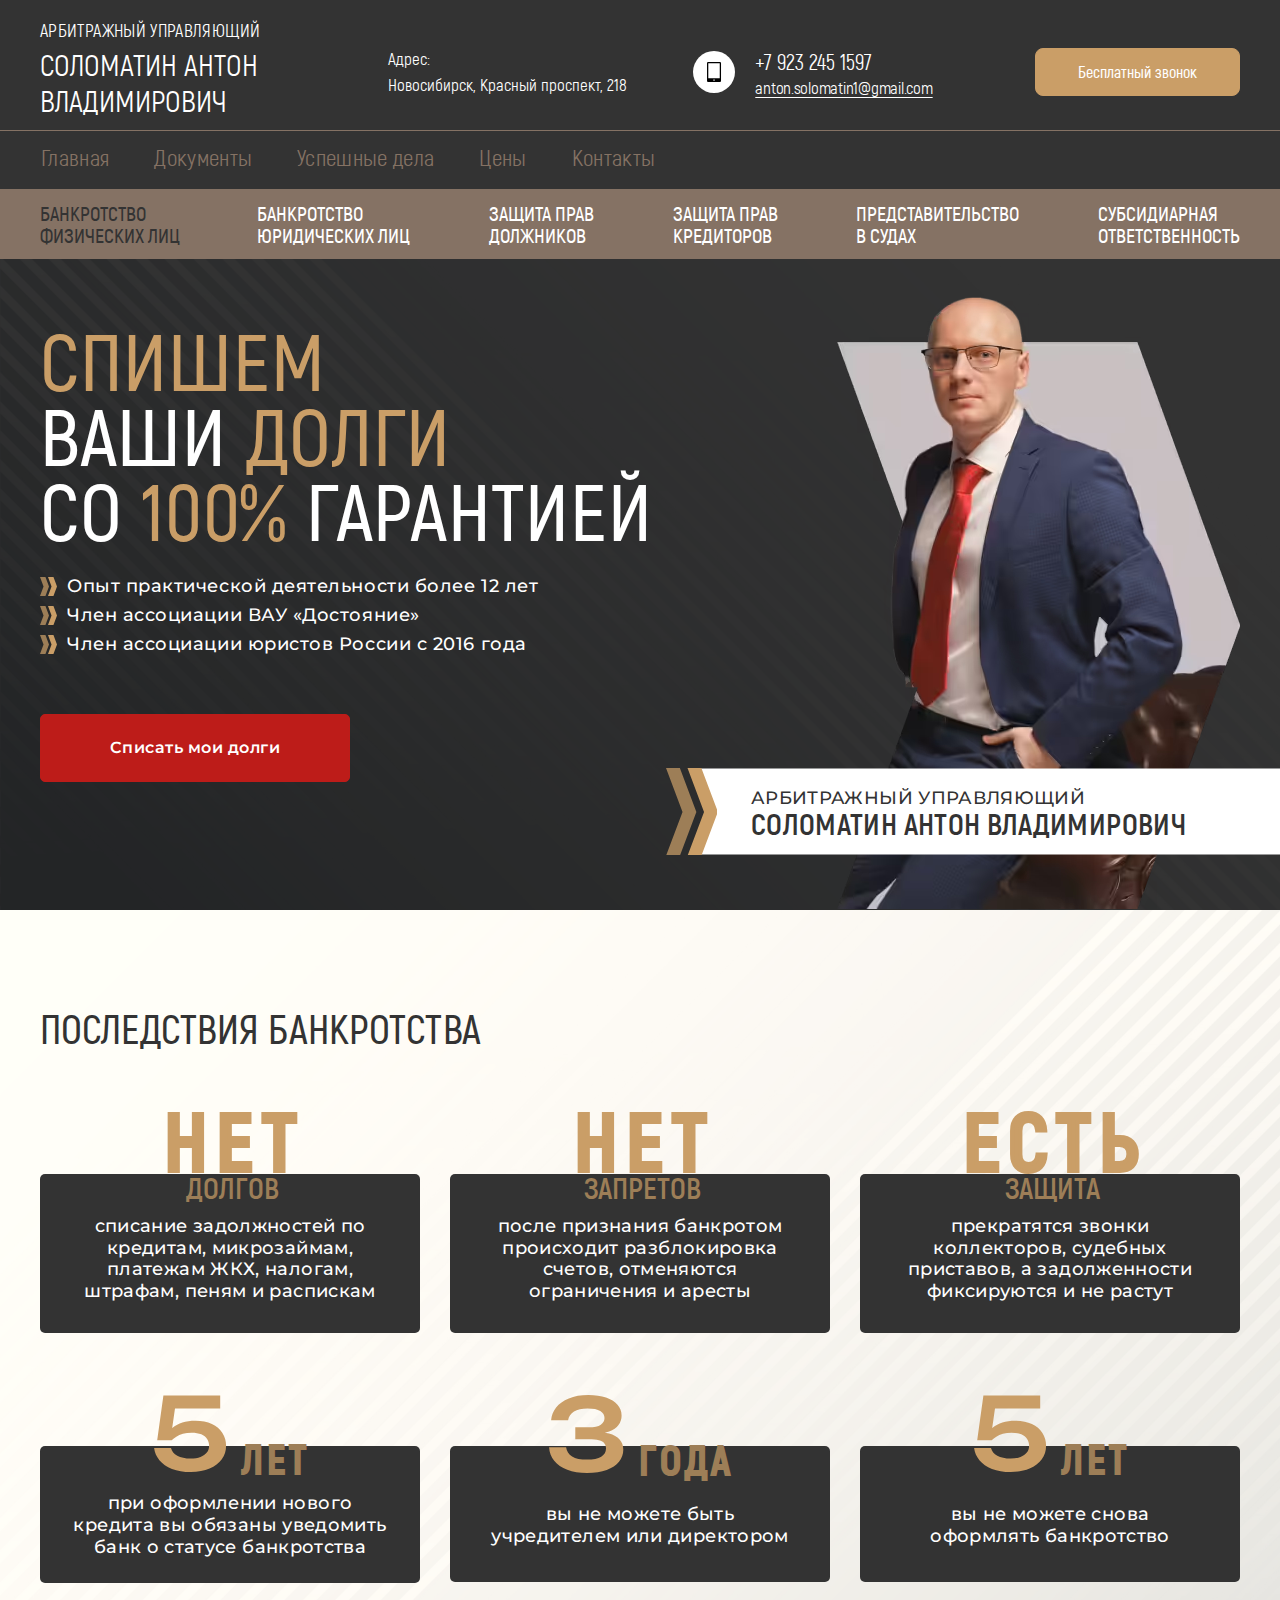
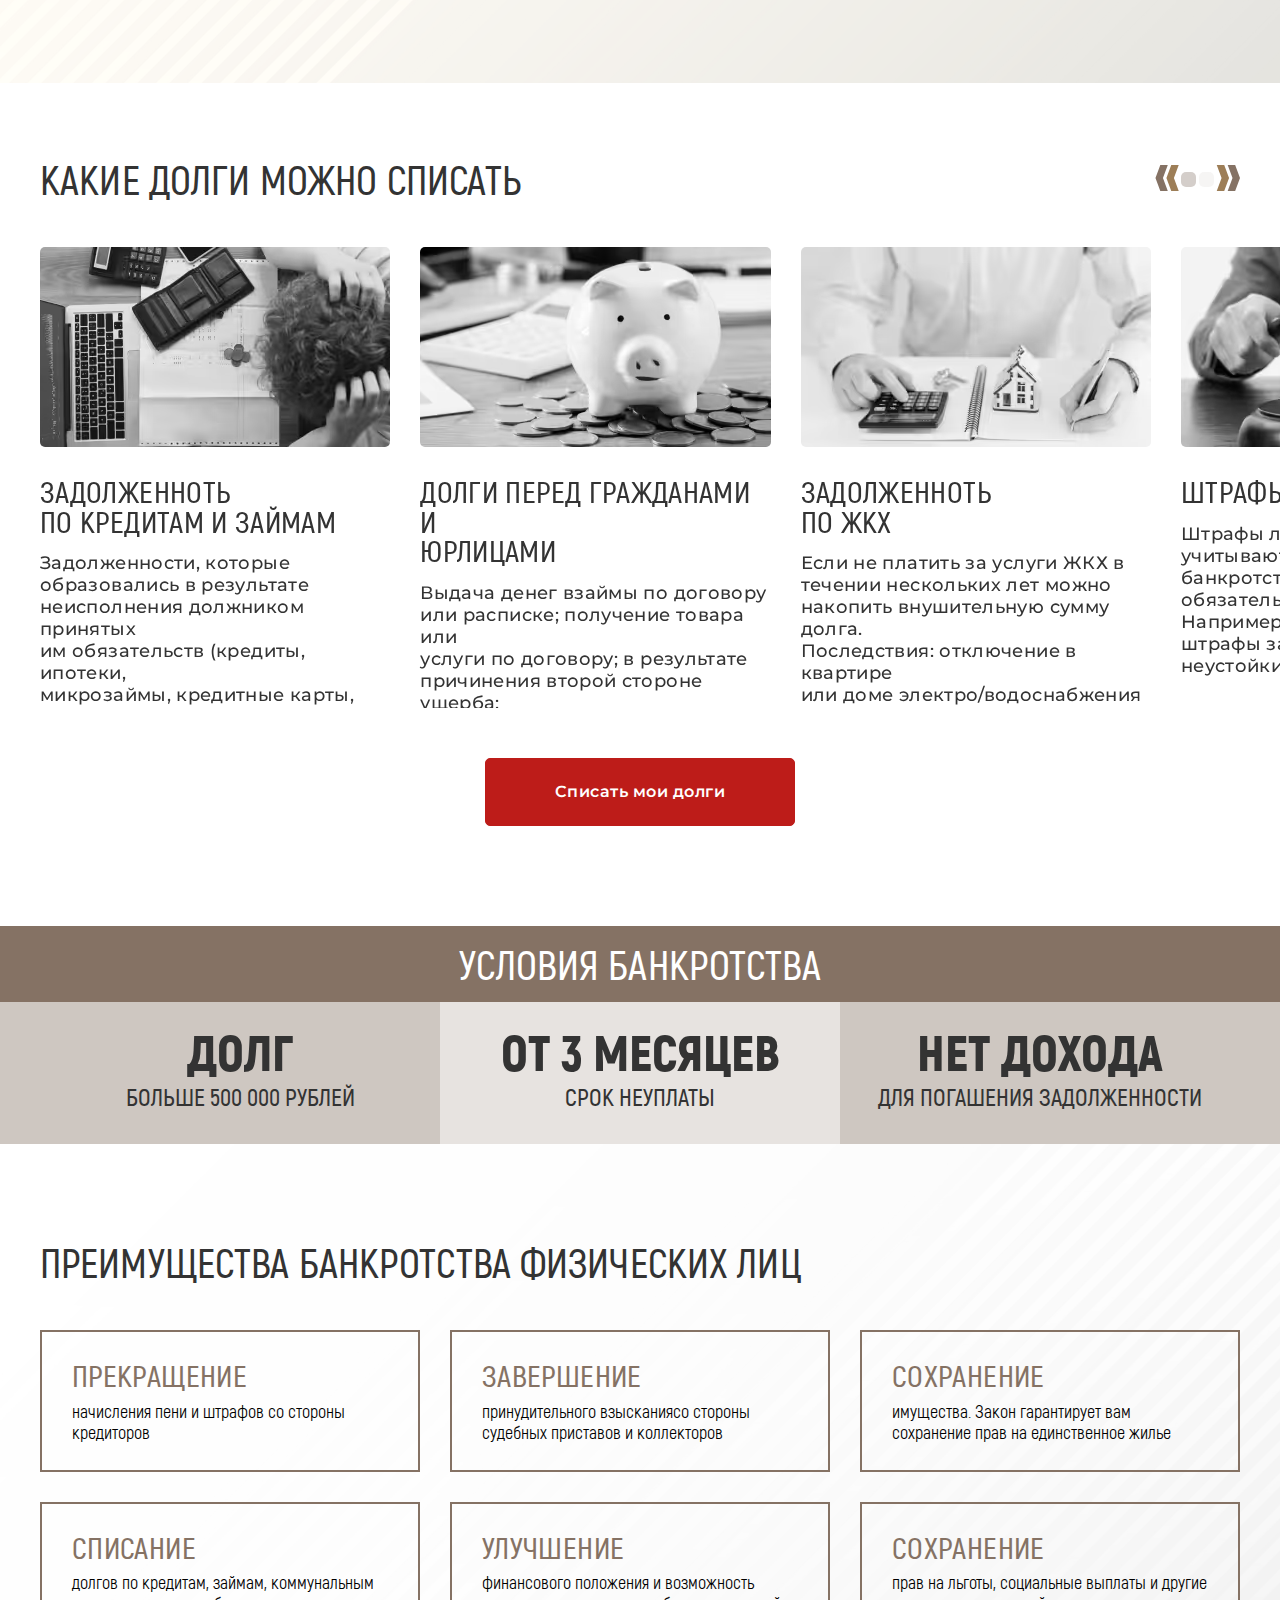
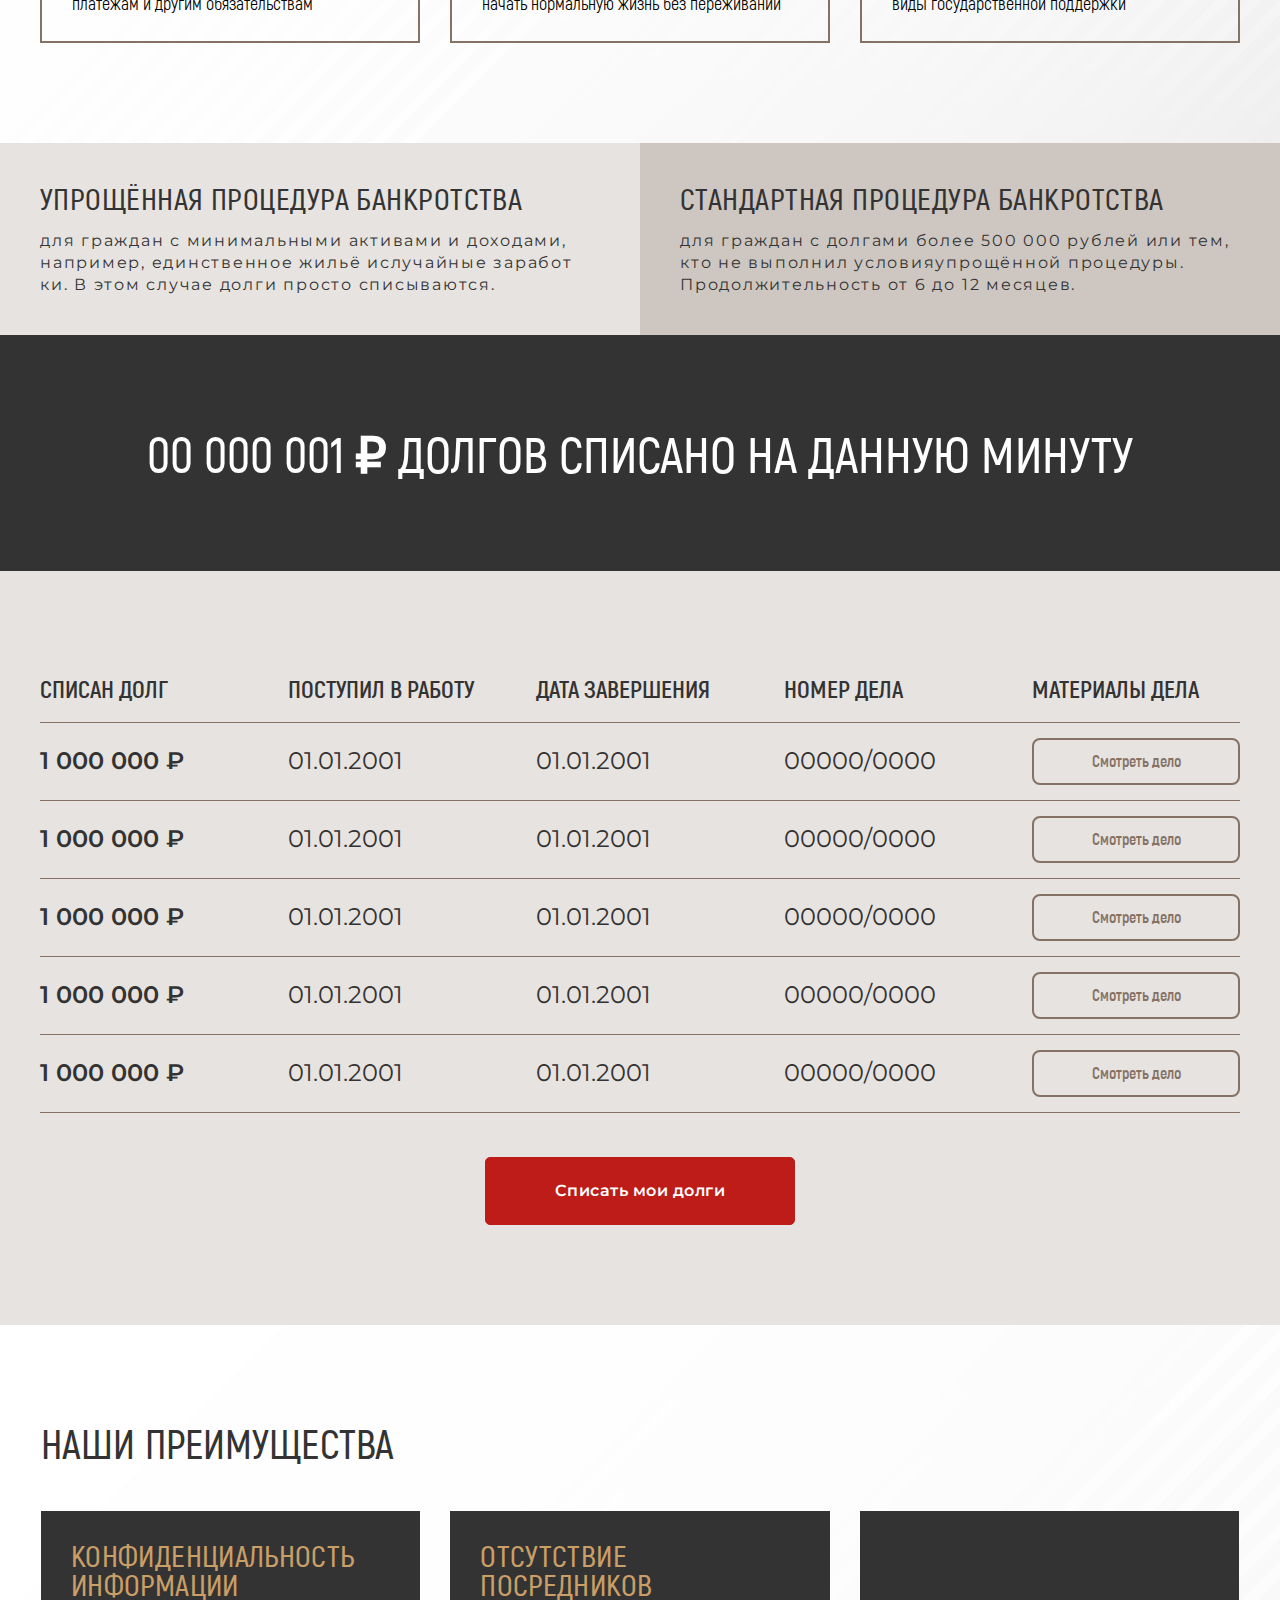
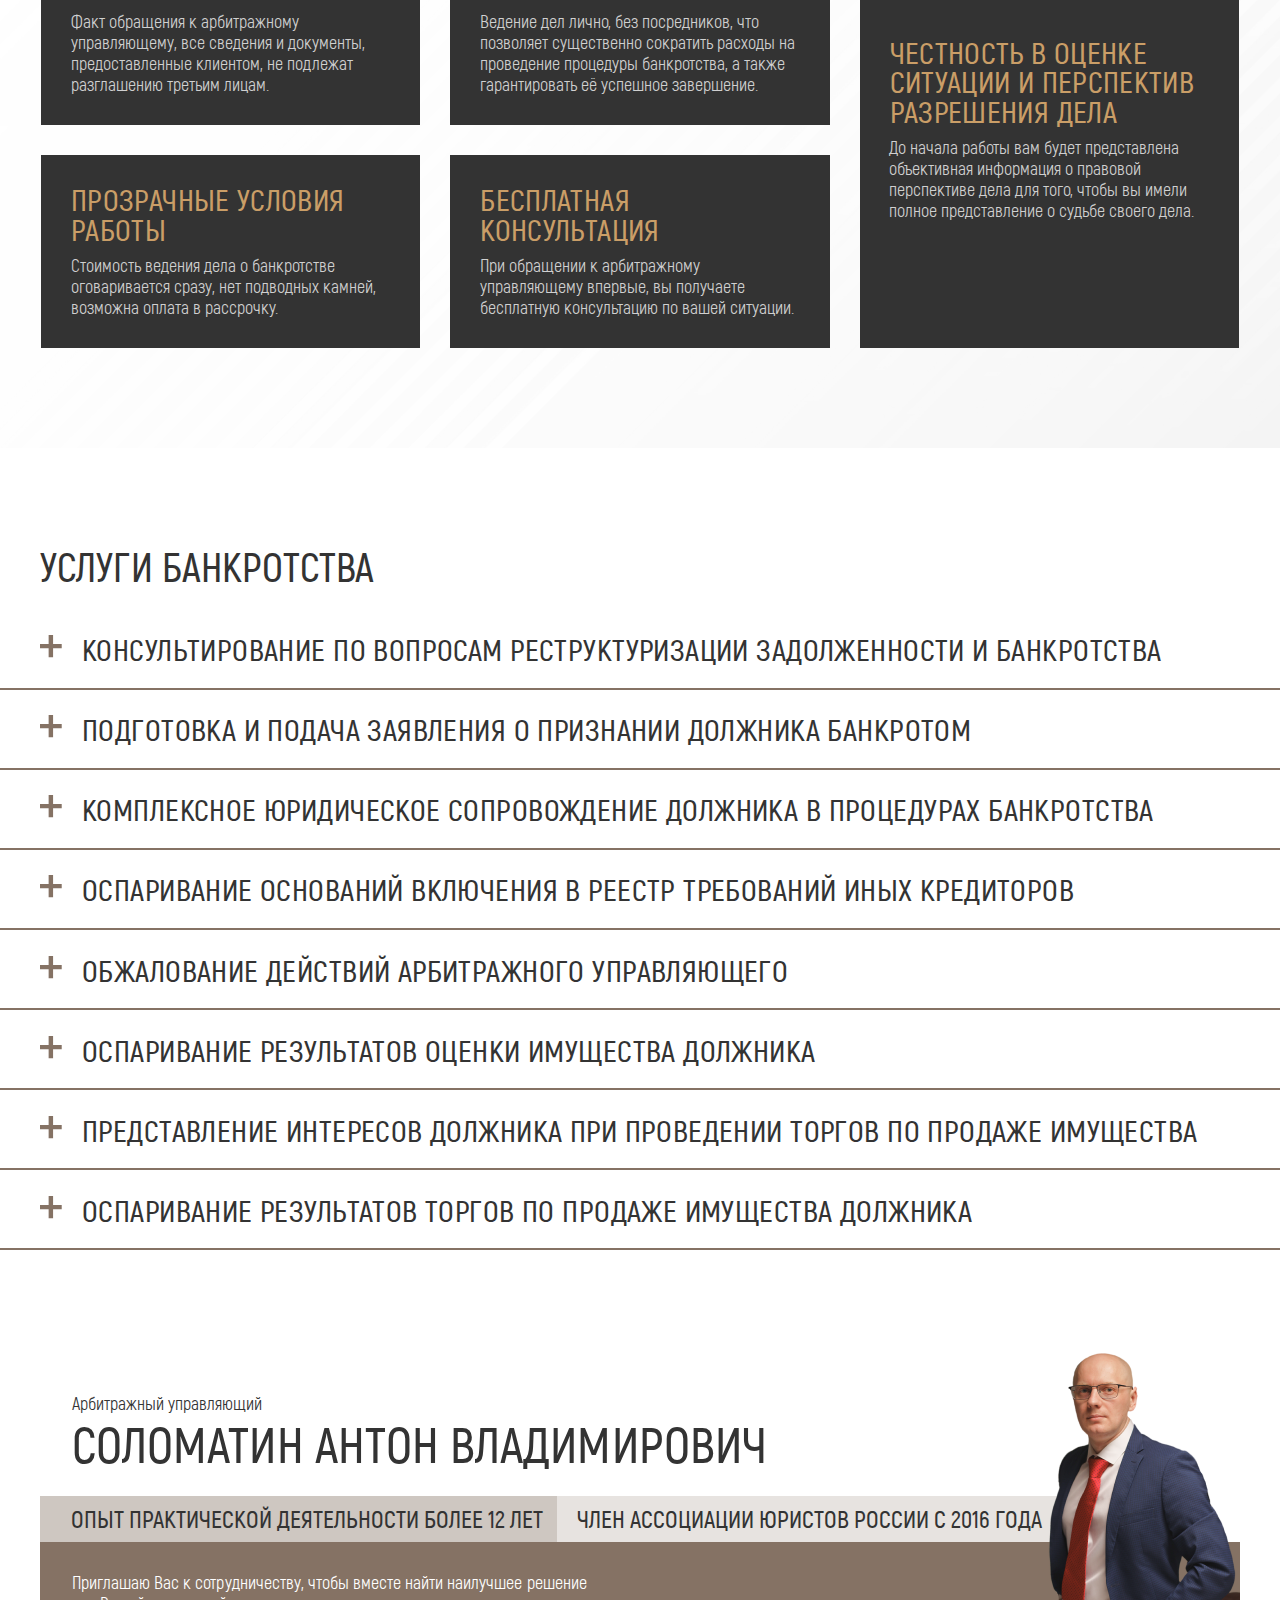
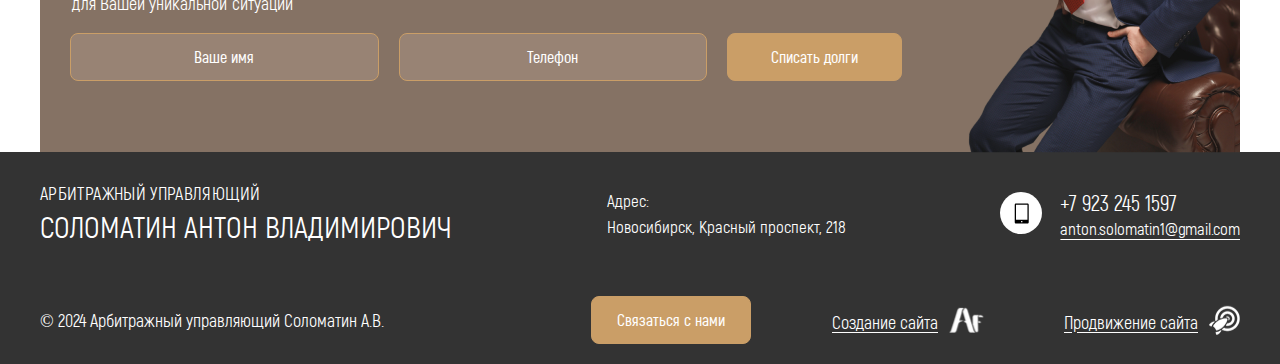
==== commit f414a360: "Add files via upload" ====
--- a/index.html
+++ b/index.html
@@ -5,6 +5,12 @@
     <meta charset="UTF-8">
     <meta name="viewport" content="width=device-width, initial-scale=1.0">
     <title>Document</title>
+    <link rel="apple-touch-icon" sizes="180x180" href="local/templates/mains/assets/favicon/apple-touch-icon.png">
+    <link rel="icon" type="image/png" sizes="32x32" href="local/templates/mains/assets/favicon/favicon-32x32.png">
+    <link rel="icon" type="image/png" sizes="16x16" href="local/templates/mains/assets/favicon/favicon-16x16.png">
+    <link rel="manifest" href="local/templates/mains/assets/favicon/site.webmanifest">
+    <meta name="msapplication-TileColor" content="#da532c">
+    <meta name="theme-color" content="#ffffff">
     <link rel="stylesheet" href="local/templates/mains/assets/css/style.min.css">
     <link rel="stylesheet" href="local/templates/mains/assets/css/media.min.css">
     <script src="local/templates/mains/assets/js/libs.min.js" defer></script>
@@ -44,6 +50,11 @@
                             Бесплатный звонок
                         </button>
                     </div>
+                    <button class="burger" type="button" aria-label="Открыть модальное окно">
+                        <span></span>
+                        <span></span>
+                        <span></span>
+                    </button>
                 </div>
                 <div class="header__row header__row_center">
                     <div class="header__inner container">
@@ -123,9 +134,9 @@
                     <ul class="banner__list">
                         <li class="banner__item">Опыт практической деятельности более 12 лет</li>
                         <li class="banner__item">Член ассоциации ВАУ «Достояние»</li>
-                        <li class="banner__item">Член ассоциации юристов России с 2016 года</li>
+                        <li class="banner__item">Член ассоциации юристов России<br> с 2016 года</li>
                     </ul>
-                    <button class="banner__button btn_red btn open-modal" type="button">
+                    <button class="banner__button btn_red btn open-modal" type="button" data-da=".banner__inner, 568, last">
                         Списать мои долги
                     </button>
                 </div>
@@ -364,16 +375,16 @@
                 </h2>
                 <ul class="advantages__list">
                     <li class="advantages__item">
-                        <h3 class="advantages__item-title">прекращение </h3>
+                        <h3 class="advantages__item-title">прекращение</h3>
                         <p class="advantages__item-text text">
-                            начисления пени и штрафов со стороны<br> кредиторов
+                            начисления пени и штрафов со стороны<br> кредиторов
                         </p>
                     </li>
                     <li class="advantages__item">
                         <h3 class="advantages__item-title">завершение </h3>
                         <p class="advantages__item-text text">
-                            принудительного взысканиясо стороны<br>
-                            судебных приставов и коллекторов
+                            принудительного взысканиясо стороны<br>
+                            судебных приставов и коллекторов
                         </p>
                     </li>
                     <li class="advantages__item">
@@ -385,19 +396,19 @@
                     <li class="advantages__item">
                         <h3 class="advantages__item-title">списание</h3>
                         <p class="advantages__item-text text">
-                            долгов по кредитам, займам, коммунальным<br> платежам и другим обязательствам
+                            долгов по кредитам, займам, коммунальным<br> платежам и другим обязательствам
                         </p>
                     </li>
                     <li class="advantages__item">
                         <h3 class="advantages__item-title">улучшение</h3>
                         <p class="advantages__item-text text">
-                            финансового положения и возможность<br>начать нормальную жизнь без переживаний
+                            финансового положения и возможность<br> начать нормальную жизнь без переживаний
                         </p>
                     </li>
                     <li class="advantages__item">
                         <h3 class="advantages__item-title">сохранение</h3>
                         <p class="advantages__item-text text">
-                            прав на льготы, социальные выплаты и другие<br> виды государственной поддержки
+                            прав на льготы, социальные выплаты и другие<br> виды государственной поддержки
                         </p>
                     </li>
                 </ul>
@@ -559,7 +570,7 @@
                     </li>
                     <li class="excellence__item">
                         <h3 class="excellence__item-title">
-                            Прозрачные условия<br>работы
+                            Прозрачные условия<br> работы
                         </h3>
                         <p class="excellence__item-text text">
                             Стоимость ведения дела о банкротстве<br>
@@ -830,9 +841,10 @@
                 </button>
             </form>
         </div>
-        <div class="footer__decor">
+        <picture class="footer__decor" data-da=".footer__body, 568, first">
+            <source srcset="local/templates/mains/assets/images/man-footer-min.png" media="(max-width: 460px)">
             <img src="local/templates/mains/assets/images/man-footer.png" alt="">
-        </div>
+        </picture>
     </div>
     <div class="footer__inner">
         <div class="container">
--- a/local/templates/mains/assets/css/style.min.css
+++ b/local/templates/mains/assets/css/style.min.css
@@ -0,0 +1 @@
+@import"https://fonts.googleapis.com/css2?family=Montserrat:ital,wght@0,100..900;1,100..900&display=swap";:root{--font-family-main: "Akrobat";--font-family-second: "Montserrat", sans-serif;--color-brown: rgba(189, 28, 25, 1);--color-white: rgba(255, 255, 255, 1);--color-accent: rgba(202, 158, 103, 1);--color-dark: rgba(51, 51, 51, 1);--color-border: rgba(133, 114, 100, 1);--container-size: 1200px;--container-padding: 15px;--radius: 5px;--transition-color: color 300ms ease}@font-face{font-family:"Akrobat";src:url("../fonts/Akrobat-Black.eot");src:url("../fonts/Akrobat-Black.eot?#iefix") format("embedded-opentype"),url("../fonts/Akrobat-Black.woff2") format("woff2"),url("../fonts/Akrobat-Black.woff") format("woff"),url("../fonts/Akrobat-Black.ttf") format("truetype");font-weight:900;font-style:normal;font-display:swap}@font-face{font-family:"Akrobat";src:url("../fonts/Akrobat-SemiBold.eot");src:url("../fonts/Akrobat-SemiBold.eot?#iefix") format("embedded-opentype"),url("../fonts/Akrobat-SemiBold.woff2") format("woff2"),url("../fonts/Akrobat-SemiBold.woff") format("woff"),url("../fonts/Akrobat-SemiBold.ttf") format("truetype");font-weight:600;font-style:normal;font-display:swap}@font-face{font-family:"Akrobat";src:url("../fonts/Akrobat-Bold.eot");src:url("../fonts/Akrobat-Bold.eot?#iefix") format("embedded-opentype"),url("../fonts/Akrobat-Bold.woff2") format("woff2"),url("../fonts/Akrobat-Bold.woff") format("woff"),url("../fonts/Akrobat-Bold.ttf") format("truetype");font-weight:bold;font-style:normal;font-display:swap}@font-face{font-family:"Akrobat";src:url("../fonts/Akrobat-Light.eot");src:url("../fonts/Akrobat-Light.eot?#iefix") format("embedded-opentype"),url("../fonts/Akrobat-Light.woff2") format("woff2"),url("../fonts/Akrobat-Light.woff") format("woff"),url("../fonts/Akrobat-Light.ttf") format("truetype");font-weight:300;font-style:normal;font-display:swap}@font-face{font-family:"Akrobat";src:url("../fonts/Akrobat-Black_1.eot");src:url("../fonts/Akrobat-Black_1.eot?#iefix") format("embedded-opentype"),url("../fonts/Akrobat-Black_1.woff2") format("woff2"),url("../fonts/Akrobat-Black_1.woff") format("woff"),url("../fonts/Akrobat-Black_1.ttf") format("truetype");font-weight:900;font-style:normal;font-display:swap}@font-face{font-family:"Akrobat";src:url("../fonts/Akrobat-Regular.eot");src:url("../fonts/Akrobat-Regular.eot?#iefix") format("embedded-opentype"),url("../fonts/Akrobat-Regular.woff2") format("woff2"),url("../fonts/Akrobat-Regular.woff") format("woff"),url("../fonts/Akrobat-Regular.ttf") format("truetype");font-weight:500;font-style:normal;font-display:swap}@font-face{font-family:"Akrobat";src:url("../fonts/Akrobat-Regular_1.eot");src:url("../fonts/Akrobat-Regular_1.eot?#iefix") format("embedded-opentype"),url("../fonts/Akrobat-Regular_1.woff2") format("woff2"),url("../fonts/Akrobat-Regular_1.woff") format("woff"),url("../fonts/Akrobat-Regular_1.ttf") format("truetype");font-weight:500;font-style:normal;font-display:swap}@font-face{font-family:"Akrobat";src:url("../fonts/Akrobat-ExtraBold.eot");src:url("../fonts/Akrobat-ExtraBold.eot?#iefix") format("embedded-opentype"),url("../fonts/Akrobat-ExtraBold.woff2") format("woff2"),url("../fonts/Akrobat-ExtraBold.woff") format("woff"),url("../fonts/Akrobat-ExtraBold.ttf") format("truetype");font-weight:bold;font-style:normal;font-display:swap}@font-face{font-family:"Akrobat";src:url("../fonts/Akrobat-ExtraBold_1.eot");src:url("../fonts/Akrobat-ExtraBold_1.eot?#iefix") format("embedded-opentype"),url("../fonts/Akrobat-ExtraBold_1.woff2") format("woff2"),url("../fonts/Akrobat-ExtraBold_1.woff") format("woff"),url("../fonts/Akrobat-ExtraBold_1.ttf") format("truetype");font-weight:bold;font-style:normal;font-display:swap}@font-face{font-family:"Akrobat";src:url("../fonts/Akrobat-Black_2.eot");src:url("../fonts/Akrobat-Black_2.eot?#iefix") format("embedded-opentype"),url("../fonts/Akrobat-Black_2.woff2") format("woff2"),url("../fonts/Akrobat-Black_2.woff") format("woff"),url("../fonts/Akrobat-Black_2.ttf") format("truetype");font-weight:900;font-style:normal;font-display:swap}@font-face{font-family:"Akrobat";src:url("../fonts/Akrobat-Bold_1.eot");src:url("../fonts/Akrobat-Bold_1.eot?#iefix") format("embedded-opentype"),url("../fonts/Akrobat-Bold_1.woff2") format("woff2"),url("../fonts/Akrobat-Bold_1.woff") format("woff"),url("../fonts/Akrobat-Bold_1.ttf") format("truetype");font-weight:bold;font-style:normal;font-display:swap}@font-face{font-family:"Akrobat";src:url("../fonts/Akrobat-SemiBold_1.eot");src:url("../fonts/Akrobat-SemiBold_1.eot?#iefix") format("embedded-opentype"),url("../fonts/Akrobat-SemiBold_1.woff2") format("woff2"),url("../fonts/Akrobat-SemiBold_1.woff") format("woff"),url("../fonts/Akrobat-SemiBold_1.ttf") format("truetype");font-weight:600;font-style:normal;font-display:swap}@font-face{font-family:"Akrobat";src:url("../fonts/Akrobat-ExtraLight.eot");src:url("../fonts/Akrobat-ExtraLight.eot?#iefix") format("embedded-opentype"),url("../fonts/Akrobat-ExtraLight.woff2") format("woff2"),url("../fonts/Akrobat-ExtraLight.woff") format("woff"),url("../fonts/Akrobat-ExtraLight.ttf") format("truetype");font-weight:200;font-style:normal;font-display:swap}@font-face{font-family:"Akrobat";src:url("../fonts/Akrobat-Regular_2.eot");src:url("../fonts/Akrobat-Regular_2.eot?#iefix") format("embedded-opentype"),url("../fonts/Akrobat-Regular_2.woff2") format("woff2"),url("../fonts/Akrobat-Regular_2.woff") format("woff"),url("../fonts/Akrobat-Regular_2.ttf") format("truetype");font-weight:500;font-style:normal;font-display:swap}@font-face{font-family:"Akrobat";src:url("../fonts/Akrobat-ExtraBold_2.eot");src:url("../fonts/Akrobat-ExtraBold_2.eot?#iefix") format("embedded-opentype"),url("../fonts/Akrobat-ExtraBold_2.woff2") format("woff2"),url("../fonts/Akrobat-ExtraBold_2.woff") format("woff"),url("../fonts/Akrobat-ExtraBold_2.ttf") format("truetype");font-weight:bold;font-style:normal;font-display:swap}@font-face{font-family:"Akrobat";src:url("../fonts/Akrobat-Bold_2.eot");src:url("../fonts/Akrobat-Bold_2.eot?#iefix") format("embedded-opentype"),url("../fonts/Akrobat-Bold_2.woff2") format("woff2"),url("../fonts/Akrobat-Bold_2.woff") format("woff"),url("../fonts/Akrobat-Bold_2.ttf") format("truetype");font-weight:bold;font-style:normal;font-display:swap}@font-face{font-family:"Akrobat";src:url("../fonts/Akrobat-ExtraLight_1.eot");src:url("../fonts/Akrobat-ExtraLight_1.eot?#iefix") format("embedded-opentype"),url("../fonts/Akrobat-ExtraLight_1.woff2") format("woff2"),url("../fonts/Akrobat-ExtraLight_1.woff") format("woff"),url("../fonts/Akrobat-ExtraLight_1.ttf") format("truetype");font-weight:200;font-style:normal;font-display:swap}@font-face{font-family:"Akrobat";src:url("../fonts/Akrobat-ExtraLight_2.eot");src:url("../fonts/Akrobat-ExtraLight_2.eot?#iefix") format("embedded-opentype"),url("../fonts/Akrobat-ExtraLight_2.woff2") format("woff2"),url("../fonts/Akrobat-ExtraLight_2.woff") format("woff"),url("../fonts/Akrobat-ExtraLight_2.ttf") format("truetype");font-weight:200;font-style:normal;font-display:swap}@font-face{font-family:"Akrobat";src:url("../fonts/Akrobat-SemiBold_2.eot");src:url("../fonts/Akrobat-SemiBold_2.eot?#iefix") format("embedded-opentype"),url("../fonts/Akrobat-SemiBold_2.woff2") format("woff2"),url("../fonts/Akrobat-SemiBold_2.woff") format("woff"),url("../fonts/Akrobat-SemiBold_2.ttf") format("truetype");font-weight:600;font-style:normal;font-display:swap}@font-face{font-family:"Akrobat";src:url("../fonts/Akrobat-Light_1.eot");src:url("../fonts/Akrobat-Light_1.eot?#iefix") format("embedded-opentype"),url("../fonts/Akrobat-Light_1.woff2") format("woff2"),url("../fonts/Akrobat-Light_1.woff") format("woff"),url("../fonts/Akrobat-Light_1.ttf") format("truetype");font-weight:300;font-style:normal;font-display:swap}@font-face{font-family:"Akrobat";src:url("../fonts/Akrobat-Light_2.eot");src:url("../fonts/Akrobat-Light_2.eot?#iefix") format("embedded-opentype"),url("../fonts/Akrobat-Light_2.woff2") format("woff2"),url("../fonts/Akrobat-Light_2.woff") format("woff"),url("../fonts/Akrobat-Light_2.ttf") format("truetype");font-weight:300;font-style:normal;font-display:swap}@font-face{font-family:"Akrobat";src:url("../fonts/Akrobat-Thin.eot");src:url("../fonts/Akrobat-Thin.eot?#iefix") format("embedded-opentype"),url("../fonts/Akrobat-Thin.woff2") format("woff2"),url("../fonts/Akrobat-Thin.woff") format("woff"),url("../fonts/Akrobat-Thin.ttf") format("truetype");font-weight:100;font-style:normal;font-display:swap}@font-face{font-family:"Akrobat";src:url("../fonts/Akrobat-Thin_1.eot");src:url("../fonts/Akrobat-Thin_1.eot?#iefix") format("embedded-opentype"),url("../fonts/Akrobat-Thin_1.woff2") format("woff2"),url("../fonts/Akrobat-Thin_1.woff") format("woff"),url("../fonts/Akrobat-Thin_1.ttf") format("truetype");font-weight:100;font-style:normal;font-display:swap}@font-face{font-family:"Akrobat";src:url("../fonts/Akrobat-Thin_2.eot");src:url("../fonts/Akrobat-Thin_2.eot?#iefix") format("embedded-opentype"),url("../fonts/Akrobat-Thin_2.woff2") format("woff2"),url("../fonts/Akrobat-Thin_2.woff") format("woff"),url("../fonts/Akrobat-Thin_2.ttf") format("truetype");font-weight:100;font-style:normal;font-display:swap}html{box-sizing:border-box}*,*::after,*::before{box-sizing:inherit}ul[class],ol[class]{padding:0}body,h1,h2,h3,h4,h5,h6,p,ul,ol,li,figure,figcaption,blockquote,dl,dd{margin:0}ul[class]{list-style:none}img{max-width:100%;display:block}input,button,textarea,select{font:inherit}a{text-decoration:none}@font-face{font-family:swiper-icons;src:url("data:application/font-woff;charset=utf-8;base64, [base64]//wADZ2x5ZgAAAywAAADMAAAD2MHtryVoZWFkAAABbAAAADAAAAA2E2+eoWhoZWEAAAGcAAAAHwAAACQC9gDzaG10eAAAAigAAAAZAAAArgJkABFsb2NhAAAC0AAAAFoAAABaFQAUGG1heHAAAAG8AAAAHwAAACAAcABAbmFtZQAAA/gAAAE5AAACXvFdBwlwb3N0AAAFNAAAAGIAAACE5s74hXjaY2BkYGAAYpf5Hu/j+W2+MnAzMYDAzaX6QjD6/4//Bxj5GA8AuRwMYGkAPywL13jaY2BkYGA88P8Agx4j+/8fQDYfA1AEBWgDAIB2BOoAeNpjYGRgYNBh4GdgYgABEMnIABJzYNADCQAACWgAsQB42mNgYfzCOIGBlYGB0YcxjYGBwR1Kf2WQZGhhYGBiYGVmgAFGBiQQkOaawtDAoMBQxXjg/wEGPcYDDA4wNUA2CCgwsAAAO4EL6gAAeNpj2M0gyAACqxgGNWBkZ2D4/wMA+xkDdgAAAHjaY2BgYGaAYBkGRgYQiAHyGMF8FgYHIM3DwMHABGQrMOgyWDLEM1T9/w8UBfEMgLzE////P/5//f/V/xv+r4eaAAeMbAxwIUYmIMHEgKYAYjUcsDAwsLKxc3BycfPw8jEQA/[base64]/uznmfPFBNODM2K7MTQ45YEAZqGP81AmGGcF3iPqOop0r1SPTaTbVkfUe4HXj97wYE+yNwWYxwWu4v1ugWHgo3S1XdZEVqWM7ET0cfnLGxWfkgR42o2PvWrDMBSFj/IHLaF0zKjRgdiVMwScNRAoWUoH78Y2icB/yIY09An6AH2Bdu/UB+yxopYshQiEvnvu0dURgDt8QeC8PDw7Fpji3fEA4z/PEJ6YOB5hKh4dj3EvXhxPqH/SKUY3rJ7srZ4FZnh1PMAtPhwP6fl2PMJMPDgeQ4rY8YT6Gzao0eAEA409DuggmTnFnOcSCiEiLMgxCiTI6Cq5DZUd3Qmp10vO0LaLTd2cjN4fOumlc7lUYbSQcZFkutRG7g6JKZKy0RmdLY680CDnEJ+UMkpFFe1RN7nxdVpXrC4aTtnaurOnYercZg2YVmLN/d/gczfEimrE/fs/bOuq29Zmn8tloORaXgZgGa78yO9/cnXm2BpaGvq25Dv9S4E9+5SIc9PqupJKhYFSSl47+Qcr1mYNAAAAeNptw0cKwkAAAMDZJA8Q7OUJvkLsPfZ6zFVERPy8qHh2YER+3i/BP83vIBLLySsoKimrqKqpa2hp6+jq6RsYGhmbmJqZSy0sraxtbO3sHRydnEMU4uR6yx7JJXveP7WrDycAAAAAAAH//wACeNpjYGRgYOABYhkgZgJCZgZNBkYGLQZtIJsFLMYAAAw3ALgAeNolizEKgDAQBCchRbC2sFER0YD6qVQiBCv/H9ezGI6Z5XBAw8CBK/m5iQQVauVbXLnOrMZv2oLdKFa8Pjuru2hJzGabmOSLzNMzvutpB3N42mNgZGBg4GKQYzBhYMxJLMlj4GBgAYow/P/PAJJhLM6sSoWKfWCAAwDAjgbRAAB42mNgYGBkAIIbCZo5IPrmUn0hGA0AO8EFTQAA");font-weight:400;font-style:normal}:root{--swiper-theme-color:#007aff}:host{position:relative;display:block;margin-left:auto;margin-right:auto;z-index:1}.swiper{margin-left:auto;margin-right:auto;position:relative;overflow:hidden;list-style:none;padding:0;z-index:1;display:block}.swiper-vertical>.swiper-wrapper{-webkit-box-orient:vertical;-webkit-box-direction:normal;-webkit-flex-direction:column;-ms-flex-direction:column;flex-direction:column}.swiper-wrapper{position:relative;width:100%;height:100%;z-index:1;display:-webkit-box;display:-webkit-flex;display:-ms-flexbox;display:flex;-webkit-transition-property:-webkit-transform;transition-property:-webkit-transform;transition-property:transform;transition-property:transform, -webkit-transform;-webkit-transition-timing-function:var(--swiper-wrapper-transition-timing-function, initial);transition-timing-function:var(--swiper-wrapper-transition-timing-function, initial);box-sizing:content-box}.swiper-android .swiper-slide,.swiper-ios .swiper-slide,.swiper-wrapper{-webkit-transform:translate3d(0px, 0, 0);transform:translate3d(0px, 0, 0)}.swiper-horizontal{-ms-touch-action:pan-y;touch-action:pan-y}.swiper-vertical{-ms-touch-action:pan-x;touch-action:pan-x}.swiper-slide{-webkit-flex-shrink:0;-ms-flex-negative:0;flex-shrink:0;width:100%;height:100%;position:relative;-webkit-transition-property:-webkit-transform;transition-property:-webkit-transform;transition-property:transform;transition-property:transform, -webkit-transform;display:block}.swiper-slide-invisible-blank{visibility:hidden}.swiper-autoheight,.swiper-autoheight .swiper-slide{height:auto}.swiper-autoheight .swiper-wrapper{-webkit-box-align:start;-webkit-align-items:flex-start;-ms-flex-align:start;align-items:flex-start;-webkit-transition-property:height,-webkit-transform;transition-property:height,-webkit-transform;transition-property:transform,height;transition-property:transform,height,-webkit-transform}.swiper-backface-hidden .swiper-slide{-webkit-transform:translateZ(0);transform:translateZ(0);-webkit-backface-visibility:hidden;backface-visibility:hidden}.swiper-3d.swiper-css-mode .swiper-wrapper{-webkit-perspective:1200px;perspective:1200px}.swiper-3d .swiper-wrapper{-webkit-transform-style:preserve-3d;transform-style:preserve-3d}.swiper-3d{-webkit-perspective:1200px;perspective:1200px}.swiper-3d .swiper-cube-shadow,.swiper-3d .swiper-slide{-webkit-transform-style:preserve-3d;transform-style:preserve-3d}.swiper-css-mode>.swiper-wrapper{overflow:auto;scrollbar-width:none;-ms-overflow-style:none}.swiper-css-mode>.swiper-wrapper::-webkit-scrollbar{display:none}.swiper-css-mode>.swiper-wrapper>.swiper-slide{scroll-snap-align:start start}.swiper-css-mode.swiper-horizontal>.swiper-wrapper{-webkit-scroll-snap-type:x mandatory;-ms-scroll-snap-type:x mandatory;scroll-snap-type:x mandatory}.swiper-css-mode.swiper-vertical>.swiper-wrapper{-webkit-scroll-snap-type:y mandatory;-ms-scroll-snap-type:y mandatory;scroll-snap-type:y mandatory}.swiper-css-mode.swiper-free-mode>.swiper-wrapper{-webkit-scroll-snap-type:none;-ms-scroll-snap-type:none;scroll-snap-type:none}.swiper-css-mode.swiper-free-mode>.swiper-wrapper>.swiper-slide{scroll-snap-align:none}.swiper-css-mode.swiper-centered>.swiper-wrapper::before{content:"";-webkit-flex-shrink:0;-ms-flex-negative:0;flex-shrink:0;-webkit-box-ordinal-group:10000;-webkit-order:9999;-ms-flex-order:9999;order:9999}.swiper-css-mode.swiper-centered>.swiper-wrapper>.swiper-slide{scroll-snap-align:center center;scroll-snap-stop:always}.swiper-css-mode.swiper-centered.swiper-horizontal>.swiper-wrapper>.swiper-slide:first-child{-webkit-margin-start:var(--swiper-centered-offset-before);margin-inline-start:var(--swiper-centered-offset-before)}.swiper-css-mode.swiper-centered.swiper-horizontal>.swiper-wrapper::before{height:100%;min-height:1px;width:var(--swiper-centered-offset-after)}.swiper-css-mode.swiper-centered.swiper-vertical>.swiper-wrapper>.swiper-slide:first-child{-webkit-margin-before:var(--swiper-centered-offset-before);margin-block-start:var(--swiper-centered-offset-before)}.swiper-css-mode.swiper-centered.swiper-vertical>.swiper-wrapper::before{width:100%;min-width:1px;height:var(--swiper-centered-offset-after)}.swiper-3d .swiper-slide-shadow,.swiper-3d .swiper-slide-shadow-bottom,.swiper-3d .swiper-slide-shadow-left,.swiper-3d .swiper-slide-shadow-right,.swiper-3d .swiper-slide-shadow-top{position:absolute;left:0;top:0;width:100%;height:100%;pointer-events:none;z-index:10}.swiper-3d .swiper-slide-shadow{background:rgba(0, 0, 0, 0.15)}.swiper-3d .swiper-slide-shadow-left{background-image:-webkit-linear-gradient(right, rgba(0, 0, 0, 0.5), rgba(0, 0, 0, 0));background-image:linear-gradient(to left, rgba(0, 0, 0, 0.5), rgba(0, 0, 0, 0))}.swiper-3d .swiper-slide-shadow-right{background-image:-webkit-linear-gradient(left, rgba(0, 0, 0, 0.5), rgba(0, 0, 0, 0));background-image:linear-gradient(to right, rgba(0, 0, 0, 0.5), rgba(0, 0, 0, 0))}.swiper-3d .swiper-slide-shadow-top{background-image:-webkit-linear-gradient(bottom, rgba(0, 0, 0, 0.5), rgba(0, 0, 0, 0));background-image:linear-gradient(to top, rgba(0, 0, 0, 0.5), rgba(0, 0, 0, 0))}.swiper-3d .swiper-slide-shadow-bottom{background-image:-webkit-linear-gradient(top, rgba(0, 0, 0, 0.5), rgba(0, 0, 0, 0));background-image:linear-gradient(to bottom, rgba(0, 0, 0, 0.5), rgba(0, 0, 0, 0))}.swiper-lazy-preloader{width:42px;height:42px;position:absolute;left:50%;top:50%;margin-left:-21px;margin-top:-21px;z-index:10;-webkit-transform-origin:50%;-ms-transform-origin:50%;transform-origin:50%;box-sizing:border-box;border:4px solid var(--swiper-preloader-color, var(--swiper-theme-color));border-radius:50%;border-top-color:transparent}.swiper-watch-progress .swiper-slide-visible .swiper-lazy-preloader,.swiper:not(.swiper-watch-progress) .swiper-lazy-preloader{-webkit-animation:swiper-preloader-spin 1s infinite linear;animation:swiper-preloader-spin 1s infinite linear}.swiper-lazy-preloader-white{--swiper-preloader-color:#fff}.swiper-lazy-preloader-black{--swiper-preloader-color:#000}@-webkit-keyframes swiper-preloader-spin{0%{-webkit-transform:rotate(0deg);transform:rotate(0deg)}100%{-webkit-transform:rotate(360deg);transform:rotate(360deg)}}@keyframes swiper-preloader-spin{0%{-webkit-transform:rotate(0deg);transform:rotate(0deg)}100%{-webkit-transform:rotate(360deg);transform:rotate(360deg)}}.swiper-virtual .swiper-slide{-webkit-backface-visibility:hidden;-webkit-transform:translateZ(0);transform:translateZ(0)}.swiper-virtual.swiper-css-mode .swiper-wrapper::after{content:"";position:absolute;left:0;top:0;pointer-events:none}.swiper-virtual.swiper-css-mode.swiper-horizontal .swiper-wrapper::after{height:1px;width:var(--swiper-virtual-size)}.swiper-virtual.swiper-css-mode.swiper-vertical .swiper-wrapper::after{width:1px;height:var(--swiper-virtual-size)}:root{--swiper-navigation-size:44px}.swiper-button-next,.swiper-button-prev{position:absolute;top:var(--swiper-navigation-top-offset, 50%);width:calc(var(--swiper-navigation-size)/44*27);height:var(--swiper-navigation-size);margin-top:calc(0px - var(--swiper-navigation-size)/2);z-index:10;cursor:pointer;display:-webkit-box;display:-webkit-flex;display:-ms-flexbox;display:flex;-webkit-box-align:center;-webkit-align-items:center;-ms-flex-align:center;align-items:center;-webkit-box-pack:center;-webkit-justify-content:center;-ms-flex-pack:center;justify-content:center;color:var(--swiper-navigation-color, var(--swiper-theme-color))}.swiper-button-next.swiper-button-disabled,.swiper-button-prev.swiper-button-disabled{opacity:.35;cursor:auto;pointer-events:none}.swiper-button-next.swiper-button-hidden,.swiper-button-prev.swiper-button-hidden{opacity:0;cursor:auto;pointer-events:none}.swiper-navigation-disabled .swiper-button-next,.swiper-navigation-disabled .swiper-button-prev{display:none !important}.swiper-button-next svg,.swiper-button-prev svg{width:100%;height:100%;object-fit:contain;-webkit-transform-origin:center;-ms-transform-origin:center;transform-origin:center}.swiper-rtl .swiper-button-next svg,.swiper-rtl .swiper-button-prev svg{-webkit-transform:rotate(180deg);-ms-transform:rotate(180deg);transform:rotate(180deg)}.swiper-button-prev,.swiper-rtl .swiper-button-next{left:var(--swiper-navigation-sides-offset, 10px);right:auto}.swiper-button-next,.swiper-rtl .swiper-button-prev{right:var(--swiper-navigation-sides-offset, 10px);left:auto}.swiper-button-lock{display:none}.swiper-button-next:after,.swiper-button-prev:after{font-family:swiper-icons;font-size:var(--swiper-navigation-size);text-transform:none !important;letter-spacing:0;font-variant:initial;line-height:1}.swiper-button-prev:after,.swiper-rtl .swiper-button-next:after{content:"prev"}.swiper-button-next,.swiper-rtl .swiper-button-prev{right:var(--swiper-navigation-sides-offset, 10px);left:auto}.swiper-button-next:after,.swiper-rtl .swiper-button-prev:after{content:"next"}.swiper-pagination{position:absolute;text-align:center;-webkit-transition:.3s opacity;transition:.3s opacity;-webkit-transform:translate3d(0, 0, 0);transform:translate3d(0, 0, 0);z-index:10}.swiper-pagination.swiper-pagination-hidden{opacity:0}.swiper-pagination-disabled>.swiper-pagination,.swiper-pagination.swiper-pagination-disabled{display:none !important}.swiper-horizontal>.swiper-pagination-bullets,.swiper-pagination-bullets.swiper-pagination-horizontal,.swiper-pagination-custom,.swiper-pagination-fraction{bottom:var(--swiper-pagination-bottom, 8px);top:var(--swiper-pagination-top, auto);left:0;width:100%}.swiper-pagination-bullets-dynamic{overflow:hidden;font-size:0}.swiper-pagination-bullets-dynamic .swiper-pagination-bullet{-webkit-transform:scale(0.33);-ms-transform:scale(0.33);transform:scale(0.33);position:relative}.swiper-pagination-bullets-dynamic .swiper-pagination-bullet-active{-webkit-transform:scale(1);-ms-transform:scale(1);transform:scale(1)}.swiper-pagination-bullets-dynamic .swiper-pagination-bullet-active-main{-webkit-transform:scale(1);-ms-transform:scale(1);transform:scale(1)}.swiper-pagination-bullets-dynamic .swiper-pagination-bullet-active-prev{-webkit-transform:scale(0.66);-ms-transform:scale(0.66);transform:scale(0.66)}.swiper-pagination-bullets-dynamic .swiper-pagination-bullet-active-prev-prev{-webkit-transform:scale(0.33);-ms-transform:scale(0.33);transform:scale(0.33)}.swiper-pagination-bullets-dynamic .swiper-pagination-bullet-active-next{-webkit-transform:scale(0.66);-ms-transform:scale(0.66);transform:scale(0.66)}.swiper-pagination-bullets-dynamic .swiper-pagination-bullet-active-next-next{-webkit-transform:scale(0.33);-ms-transform:scale(0.33);transform:scale(0.33)}.swiper-pagination-bullet{width:var(--swiper-pagination-bullet-width, var(--swiper-pagination-bullet-size, 8px));height:var(--swiper-pagination-bullet-height, var(--swiper-pagination-bullet-size, 8px));display:inline-block;border-radius:var(--swiper-pagination-bullet-border-radius, 50%);background:var(--swiper-pagination-bullet-inactive-color, #000);opacity:var(--swiper-pagination-bullet-inactive-opacity, 0.2)}button.swiper-pagination-bullet{border:none;margin:0;padding:0;box-shadow:none;-webkit-appearance:none;-moz-appearance:none;appearance:none}.swiper-pagination-clickable .swiper-pagination-bullet{cursor:pointer}.swiper-pagination-bullet:only-child{display:none !important}.swiper-pagination-bullet-active{opacity:var(--swiper-pagination-bullet-opacity, 1);background:var(--swiper-pagination-color, var(--swiper-theme-color))}.swiper-pagination-vertical.swiper-pagination-bullets,.swiper-vertical>.swiper-pagination-bullets{right:var(--swiper-pagination-right, 8px);left:var(--swiper-pagination-left, auto);top:50%;-webkit-transform:translate3d(0px, -50%, 0);transform:translate3d(0px, -50%, 0)}.swiper-pagination-vertical.swiper-pagination-bullets .swiper-pagination-bullet,.swiper-vertical>.swiper-pagination-bullets .swiper-pagination-bullet{margin:var(--swiper-pagination-bullet-vertical-gap, 6px) 0;display:block}.swiper-pagination-vertical.swiper-pagination-bullets.swiper-pagination-bullets-dynamic,.swiper-vertical>.swiper-pagination-bullets.swiper-pagination-bullets-dynamic{top:50%;-webkit-transform:translateY(-50%);-ms-transform:translateY(-50%);transform:translateY(-50%);width:8px}.swiper-pagination-vertical.swiper-pagination-bullets.swiper-pagination-bullets-dynamic .swiper-pagination-bullet,.swiper-vertical>.swiper-pagination-bullets.swiper-pagination-bullets-dynamic .swiper-pagination-bullet{display:inline-block;-webkit-transition:.2s transform,.2s top;transition:.2s transform,.2s top}.swiper-horizontal>.swiper-pagination-bullets .swiper-pagination-bullet,.swiper-pagination-horizontal.swiper-pagination-bullets .swiper-pagination-bullet{margin:0 var(--swiper-pagination-bullet-horizontal-gap, 4px)}.swiper-horizontal>.swiper-pagination-bullets.swiper-pagination-bullets-dynamic,.swiper-pagination-horizontal.swiper-pagination-bullets.swiper-pagination-bullets-dynamic{left:50%;-webkit-transform:translateX(-50%);-ms-transform:translateX(-50%);transform:translateX(-50%);white-space:nowrap}.swiper-horizontal>.swiper-pagination-bullets.swiper-pagination-bullets-dynamic .swiper-pagination-bullet,.swiper-pagination-horizontal.swiper-pagination-bullets.swiper-pagination-bullets-dynamic .swiper-pagination-bullet{-webkit-transition:.2s transform,.2s left;transition:.2s transform,.2s left}.swiper-horizontal.swiper-rtl>.swiper-pagination-bullets-dynamic .swiper-pagination-bullet{-webkit-transition:.2s transform,.2s right;transition:.2s transform,.2s right}.swiper-pagination-fraction{color:var(--swiper-pagination-fraction-color, inherit)}.swiper-pagination-progressbar{background:var(--swiper-pagination-progressbar-bg-color, rgba(0, 0, 0, 0.25));position:absolute}.swiper-pagination-progressbar .swiper-pagination-progressbar-fill{background:var(--swiper-pagination-color, var(--swiper-theme-color));position:absolute;left:0;top:0;width:100%;height:100%;-webkit-transform:scale(0);-ms-transform:scale(0);transform:scale(0);-webkit-transform-origin:left top;-ms-transform-origin:left top;transform-origin:left top}.swiper-rtl .swiper-pagination-progressbar .swiper-pagination-progressbar-fill{-webkit-transform-origin:right top;-ms-transform-origin:right top;transform-origin:right top}.swiper-horizontal>.swiper-pagination-progressbar,.swiper-pagination-progressbar.swiper-pagination-horizontal,.swiper-pagination-progressbar.swiper-pagination-vertical.swiper-pagination-progressbar-opposite,.swiper-vertical>.swiper-pagination-progressbar.swiper-pagination-progressbar-opposite{width:100%;height:var(--swiper-pagination-progressbar-size, 4px);left:0;top:0}.swiper-horizontal>.swiper-pagination-progressbar.swiper-pagination-progressbar-opposite,.swiper-pagination-progressbar.swiper-pagination-horizontal.swiper-pagination-progressbar-opposite,.swiper-pagination-progressbar.swiper-pagination-vertical,.swiper-vertical>.swiper-pagination-progressbar{width:var(--swiper-pagination-progressbar-size, 4px);height:100%;left:0;top:0}.swiper-pagination-lock{display:none}.swiper-scrollbar{border-radius:var(--swiper-scrollbar-border-radius, 10px);position:relative;-ms-touch-action:none;touch-action:none;background:var(--swiper-scrollbar-bg-color, rgba(0, 0, 0, 0.1))}.swiper-scrollbar-disabled>.swiper-scrollbar,.swiper-scrollbar.swiper-scrollbar-disabled{display:none !important}.swiper-horizontal>.swiper-scrollbar,.swiper-scrollbar.swiper-scrollbar-horizontal{position:absolute;left:var(--swiper-scrollbar-sides-offset, 1%);bottom:var(--swiper-scrollbar-bottom, 4px);top:var(--swiper-scrollbar-top, auto);z-index:50;height:var(--swiper-scrollbar-size, 4px);width:calc(100% - 2*var(--swiper-scrollbar-sides-offset, 1%))}.swiper-scrollbar.swiper-scrollbar-vertical,.swiper-vertical>.swiper-scrollbar{position:absolute;left:var(--swiper-scrollbar-left, auto);right:var(--swiper-scrollbar-right, 4px);top:var(--swiper-scrollbar-sides-offset, 1%);z-index:50;width:var(--swiper-scrollbar-size, 4px);height:calc(100% - 2*var(--swiper-scrollbar-sides-offset, 1%))}.swiper-scrollbar-drag{height:100%;width:100%;position:relative;background:var(--swiper-scrollbar-drag-bg-color, rgba(0, 0, 0, 0.5));border-radius:var(--swiper-scrollbar-border-radius, 10px);left:0;top:0}.swiper-scrollbar-cursor-drag{cursor:move}.swiper-scrollbar-lock{display:none}.swiper-zoom-container{width:100%;height:100%;display:-webkit-box;display:-webkit-flex;display:-ms-flexbox;display:flex;-webkit-box-pack:center;-webkit-justify-content:center;-ms-flex-pack:center;justify-content:center;-webkit-box-align:center;-webkit-align-items:center;-ms-flex-align:center;align-items:center;text-align:center}.swiper-zoom-container>canvas,.swiper-zoom-container>img,.swiper-zoom-container>svg{max-width:100%;max-height:100%;object-fit:contain}.swiper-slide-zoomed{cursor:move;-ms-touch-action:none;touch-action:none}.swiper .swiper-notification{position:absolute;left:0;top:0;pointer-events:none;opacity:0;z-index:-1000}.swiper-free-mode>.swiper-wrapper{-webkit-transition-timing-function:ease-out;transition-timing-function:ease-out;margin:0 auto}.swiper-grid>.swiper-wrapper{-webkit-flex-wrap:wrap;-ms-flex-wrap:wrap;flex-wrap:wrap}.swiper-grid-column>.swiper-wrapper{-webkit-flex-wrap:wrap;-ms-flex-wrap:wrap;flex-wrap:wrap;-webkit-box-orient:vertical;-webkit-box-direction:normal;-webkit-flex-direction:column;-ms-flex-direction:column;flex-direction:column}.swiper-fade.swiper-free-mode .swiper-slide{-webkit-transition-timing-function:ease-out;transition-timing-function:ease-out}.swiper-fade .swiper-slide{pointer-events:none;-webkit-transition-property:opacity;transition-property:opacity}.swiper-fade .swiper-slide .swiper-slide{pointer-events:none}.swiper-fade .swiper-slide-active{pointer-events:auto}.swiper-fade .swiper-slide-active .swiper-slide-active{pointer-events:auto}.swiper-cube{overflow:visible}.swiper-cube .swiper-slide{pointer-events:none;-webkit-backface-visibility:hidden;backface-visibility:hidden;z-index:1;visibility:hidden;-webkit-transform-origin:0 0;-ms-transform-origin:0 0;transform-origin:0 0;width:100%;height:100%}.swiper-cube .swiper-slide .swiper-slide{pointer-events:none}.swiper-cube.swiper-rtl .swiper-slide{-webkit-transform-origin:100% 0;-ms-transform-origin:100% 0;transform-origin:100% 0}.swiper-cube .swiper-slide-active,.swiper-cube .swiper-slide-active .swiper-slide-active{pointer-events:auto}.swiper-cube .swiper-slide-active,.swiper-cube .swiper-slide-next,.swiper-cube .swiper-slide-prev{pointer-events:auto;visibility:visible}.swiper-cube .swiper-cube-shadow{position:absolute;left:0;bottom:0px;width:100%;height:100%;opacity:.6;z-index:0}.swiper-cube .swiper-cube-shadow:before{content:"";background:#000;position:absolute;left:0;top:0;bottom:0;right:0;-webkit-filter:blur(50px);filter:blur(50px)}.swiper-cube .swiper-slide-next+.swiper-slide{pointer-events:auto;visibility:visible}.swiper-cube .swiper-slide-shadow-cube.swiper-slide-shadow-bottom,.swiper-cube .swiper-slide-shadow-cube.swiper-slide-shadow-left,.swiper-cube .swiper-slide-shadow-cube.swiper-slide-shadow-right,.swiper-cube .swiper-slide-shadow-cube.swiper-slide-shadow-top{z-index:0;-webkit-backface-visibility:hidden;backface-visibility:hidden}.swiper-flip{overflow:visible}.swiper-flip .swiper-slide{pointer-events:none;-webkit-backface-visibility:hidden;backface-visibility:hidden;z-index:1}.swiper-flip .swiper-slide .swiper-slide{pointer-events:none}.swiper-flip .swiper-slide-active,.swiper-flip .swiper-slide-active .swiper-slide-active{pointer-events:auto}.swiper-flip .swiper-slide-shadow-flip.swiper-slide-shadow-bottom,.swiper-flip .swiper-slide-shadow-flip.swiper-slide-shadow-left,.swiper-flip .swiper-slide-shadow-flip.swiper-slide-shadow-right,.swiper-flip .swiper-slide-shadow-flip.swiper-slide-shadow-top{z-index:0;-webkit-backface-visibility:hidden;backface-visibility:hidden}.swiper-creative .swiper-slide{-webkit-backface-visibility:hidden;backface-visibility:hidden;overflow:hidden;-webkit-transition-property:opacity,height,-webkit-transform;transition-property:opacity,height,-webkit-transform;transition-property:transform,opacity,height;transition-property:transform,opacity,height,-webkit-transform}.swiper-cards{overflow:visible}.swiper-cards .swiper-slide{-webkit-transform-origin:center bottom;-ms-transform-origin:center bottom;transform-origin:center bottom;-webkit-backface-visibility:hidden;backface-visibility:hidden;overflow:hidden}html,body{height:100%}body{font-family:var(--font-family-main)}.wrapper{display:-webkit-box;display:-webkit-flex;display:-ms-flexbox;display:flex;-webkit-box-orient:vertical;-webkit-box-direction:normal;-webkit-flex-direction:column;-ms-flex-direction:column;flex-direction:column;min-height:100%}.main{-webkit-box-flex:1;-webkit-flex:1 0 auto;-ms-flex:1 0 auto;flex:1 0 auto}.footer{-webkit-box-flex:0;-webkit-flex:0 0 auto;-ms-flex:0 0 auto;flex:0 0 auto}.container{max-width:calc(var(--container-size) + var(--container-padding)*2);margin:0 auto;padding:0 15px}button,a{cursor:pointer}a{color:currentColor}.text{font-weight:500;font-size:18px}button{padding:0;margin:0;outline:none;border:none;background:none}.btn{font-weight:600;font-size:16px;line-height:18px}.title{font-weight:600;font-size:40px;line-height:36px;color:var(--color-dark);text-transform:uppercase}.container_left{max-width:100vw;width:100%;padding-left:calc((100% - var(--container-size))/2)}.btn_gold{background-color:var(--color-accent);color:var(--color-white);border:1px solid var(--color-accent);border-radius:calc(var(--radius) + 3px)}.btn_red{padding-block:24px;padding-inline:69px;color:var(--color-white);background-color:var(--color-brown);border:1px solid var(--color-brown);border-radius:var(--radius)}.open-modal,.header__socials-email,.header__socials-phone,.nav__item-link,.header__dropdown-item-link,.footer__socials-phone,.footer__socials-email,.footer__create-link,.footer__promotion-link,.dropdown__item-title{-webkit-transition:color 200ms linear;transition:color 200ms linear}.footer__socials-phone-circle svg path,.header__socials-phone-circle svg path,.dropdown__item-top svg path{-webkit-transition:fill 300ms linear;transition:fill 300ms linear}.btn,.table__body-link{-webkit-transition:background-color 300ms ease,background 300ms ease,color 300ms ease;transition:background-color 300ms ease,background 300ms ease,color 300ms ease}.modal-feadback__close-btn svg path{-webkit-transition:stroke 300ms ease;transition:stroke 300ms ease}@media(hover: hover){.header__socials-email:hover,.header__socials-phone:hover,.nav__item-link:hover,.header__dropdown-item-link:hover,.footer__socials-phone:hover,.footer__socials-email:hover,.footer__create-link:hover,.footer__promotion-link:hover,.dropdown__item-title:hover{color:var(--color-accent)}.footer__socials-phone-circle:hover svg path,.header__socials-phone-circle:hover svg path,.dropdown__item-top:hover svg path{fill:var(--color-accent)}.btn_gold:hover{background-color:rgba(0,0,0,0);color:var(--color-accent)}.btn_red:hover{background-color:rgba(0,0,0,0);color:var(--color-brown)}.modal-feadback__close-btn:hover svg path{stroke:var(--color-accent)}.table__body-link:hover{background-color:var(--color-accent);color:var(--color-white);border-color:var(--color-accent)}.slide:hover .slide__picture img{-webkit-filter:grayscale(0);filter:grayscale(0)}}@media(hover: none){.header__socials-email:active,.header__socials-phone:active,.nav__item-link:active,.header__dropdown-item-link:active,.footer__socials-phone:active,.footer__socials-email:active,.footer__create-link:active,.footer__promotion-link:active,.dropdown__item-title:active{color:var(--color-accent)}.footer__socials-phone-circle:active svg path,.header__socials-phone-circle:active svg path,.dropdown__item-top:active svg path{fill:var(--color-accent)}.btn_gold:active{background-color:rgba(0,0,0,0);color:var(--color-accent)}.btn_red:active{background-color:rgba(0,0,0,0);color:var(--color-brown)}.modal-feadback__close-btn:active svg path{stroke:var(--color-accent)}.table__body-link:active{background-color:var(--color-accent);color:var(--color-white);border-color:var(--color-accent)}}.header{background-color:var(--color-dark);color:var(--color-white)}.header__row_top{padding:20px 0px 12px 0px;border-bottom:1px solid var(--color-border);position:relative}.header__row_center{padding:15px 0px 20px 2px}.header__row_bottom{background-color:var(--color-border);padding:13px 0px 13px 0px}.header__inner{display:-webkit-box;display:-webkit-flex;display:-ms-flexbox;display:flex;-webkit-box-align:center;-webkit-align-items:center;-ms-flex-align:center;align-items:center}.header__box{margin-right:128px}.header__box-slogan{font-weight:400;text-transform:uppercase;line-height:21.6px;letter-spacing:.36px;padding-bottom:4px}.header__box-name{font-weight:500;font-size:30px;line-height:36px;text-transform:uppercase}.header__address{font-weight:400;font-size:17px;line-height:25.5px;font-style:normal;position:relative;top:3px;margin-right:66px}.header__socials{display:-webkit-box;display:-webkit-flex;display:-ms-flexbox;display:flex;padding-top:8px;gap:20px}.header__socials-phone-circle{width:42px;height:42px;display:-webkit-box;display:-webkit-flex;display:-ms-flexbox;display:flex;-webkit-box-orient:vertical;-webkit-box-direction:normal;-webkit-flex-direction:column;-ms-flex-direction:column;flex-direction:column;-webkit-box-align:center;-webkit-align-items:center;-ms-flex-align:center;align-items:center;-webkit-box-pack:center;-webkit-justify-content:center;-ms-flex-pack:center;justify-content:center;background-color:var(--color-white);border-radius:50px;margin-top:4px}.header__socials-box{display:-webkit-box;display:-webkit-flex;display:-ms-flexbox;display:flex;-webkit-box-orient:vertical;-webkit-box-direction:normal;-webkit-flex-direction:column;-ms-flex-direction:column;flex-direction:column}.header__socials-phone{font-weight:400;font-size:22px;line-height:28.6px}.header__socials-email{font-weight:400;font-size:17px;line-height:22.1px;letter-spacing:-0.015em;text-decoration:underline;text-underline-offset:3px}.header__btn{padding:14px 42px;position:relative;top:3px;margin-right:0;margin-left:auto}.header__dropdown{max-width:100%;width:100%;display:-webkit-box;display:-webkit-flex;display:-ms-flexbox;display:flex;gap:77px;-webkit-box-pack:justify;-webkit-justify-content:space-between;-ms-flex-pack:justify;justify-content:space-between;font-weight:600;font-size:20px;line-height:22px;color:var(--color-white);text-transform:uppercase}.header__dropdown-title{color:var(--color-dark);-webkit-flex-shrink:0;-ms-flex-negative:0;flex-shrink:0;-webkit-box-flex:1;-webkit-flex-grow:1;-ms-flex-positive:1;flex-grow:1;-webkit-transition:color 300ms ease;transition:color 300ms ease}.header__dropdown-list{width:100%;max-width:100%;display:-webkit-box;display:-webkit-flex;display:-ms-flexbox;display:flex;-webkit-box-pack:justify;-webkit-justify-content:space-between;-ms-flex-pack:justify;justify-content:space-between;-webkit-box-flex:1;-webkit-flex-grow:1;-ms-flex-positive:1;flex-grow:1}.header__dropdown-item-link{-webkit-transition:var(--transition-color);transition:var(--transition-color)}.burger{display:none;-webkit-box-orient:vertical;-webkit-box-direction:normal;-webkit-flex-direction:column;-ms-flex-direction:column;flex-direction:column;-webkit-box-align:center;-webkit-align-items:center;-ms-flex-align:center;align-items:center}.burger span{display:block;width:30.55px;height:4px;border-radius:20px;background-color:var(--color-white);-webkit-flex-shrink:0;-ms-flex-negative:0;flex-shrink:0;-webkit-box-flex:1;-webkit-flex-grow:1;-ms-flex-positive:1;flex-grow:1;-webkit-transform:rotate(0deg);-ms-transform:rotate(0deg);transform:rotate(0deg);-webkit-transition:background-color 300ms ease,-webkit-transform 300ms ease;transition:background-color 300ms ease,-webkit-transform 300ms ease;transition:background-color 300ms ease,transform 300ms ease;transition:background-color 300ms ease,transform 300ms ease,-webkit-transform 300ms ease}.nav__list{display:-webkit-box;display:-webkit-flex;display:-ms-flexbox;display:flex;-webkit-box-orient:horizontal;-webkit-box-direction:normal;-webkit-flex-direction:row;-ms-flex-direction:row;flex-direction:row;-webkit-box-align:center;-webkit-align-items:center;-ms-flex-align:center;align-items:center;gap:45px}.nav__item{font-weight:500;font-size:23px;line-height:23px;color:var(--color-border);letter-spacing:.014em}.nav__item-link{-webkit-transition:var(--transition-color);transition:var(--transition-color)}.banner{background-image:url(../images/decor/banner_bg.svg);background-repeat:no-repeat;background-size:cover;position:relative;padding-bottom:1px}.banner__inner{display:-webkit-box;display:-webkit-flex;display:-ms-flexbox;display:flex;-webkit-box-pack:justify;-webkit-justify-content:space-between;-ms-flex-pack:justify;justify-content:space-between}.banner__box{padding-top:63px;padding-bottom:1px}.banner__title{font-weight:600;font-size:80px;line-height:75px;color:var(--color-white);text-transform:uppercase;letter-spacing:.009em;padding-bottom:30px}.banner__title mark{background:none;color:var(--color-accent)}.banner__list{margin-bottom:61px}.banner__item{font-weight:500;font-size:18px;line-height:18px;letter-spacing:.03em;color:var(--color-white);font-family:var(--font-family-second);padding-left:27px;position:relative}.banner__item::before{content:url(../images/decor/arrow__item.svg);position:absolute;left:0}.banner__item:not(:last-child){margin-bottom:11px}.banner__item br{display:none}.banner__button{font-family:var(--font-family-second);line-height:18px;letter-spacing:.03em}.banner__picture{margin-top:30px}.banner__info{position:absolute;bottom:55px;right:0;z-index:1}.banner__info::before{content:"";background-image:url(../images/decor/banner_info_decor.svg);width:51px;height:100%;background-repeat:no-repeat;background-size:cover;position:absolute;top:0;left:-35px;z-index:2}.banner__info-inner{background:var(--color-white);padding-block:20px;padding-right:calc((100vw - var(--container-size))/2 + 54px);padding-left:50px;-webkit-clip-path:polygon(100% 0, 100% 50%, 100% 100%, 0% 100%, 1% 50%, 0% 0%);clip-path:polygon(100% 0, 100% 50%, 100% 100%, 0% 100%, 1% 50%, 0% 0%)}.banner__info-slogan{font-weight:500;font-size:18px;line-height:21.6px;letter-spacing:.36px;color:var(--color-dark);text-transform:uppercase;font-family:var(--font-family-second);padding-bottom:2px}.banner__info-name{font-weight:700;font-size:30px;line-height:22.6px;letter-spacing:.36px;color:var(--color-dark);text-transform:uppercase}.info{background-image:url(../images/decor/info_bg.svg);background-size:cover;background-repeat:no-repeat;padding-block:100px}.info_mb{margin-bottom:78px}.info__title{letter-spacing:.003em;padding-bottom:47px}.info__list{display:-ms-grid;display:grid;-ms-grid-columns:(1fr)[3];grid-template-columns:repeat(3, 1fr);grid-column-gap:30px;grid-row-gap:62px}.info__item{position:relative}.info__item.info__item_text .info__item-box{margin-top:81px;padding:42px 10px 30px 10px}.info__item.info__item_text .info__item-decor{padding-left:9px}.info__item.info__item_number:nth-child(5) .info__item-box,.info__item.info__item_number:nth-child(6) .info__item-box{padding:58px 10px 34px 10px}.info__item.info__item_number .info__item-box{margin-top:51px;padding:47px 10px 24px 10px}.info__item.info__item_number .info__item-decor{gap:17px;padding-left:5px;top:0}.info__item.info__item_number .info__item-decor span{font-family:"Akrobat";font-style:normal;font-weight:700;font-size:40px;line-height:14px;letter-spacing:.1em;text-transform:uppercase;color:#9d7e57;-webkit-text-stroke:2px #9d7e57;text-stroke:2px solid #9d7e57}.info__item-decor{display:-webkit-box;display:-webkit-flex;display:-ms-flexbox;display:flex;color:var(--color-accent);position:absolute;top:5px;left:50%;-webkit-transform:translateX(-50%);-ms-transform:translateX(-50%);transform:translateX(-50%)}.info__item-decor:has(:not(svg)){-webkit-box-orient:vertical;-webkit-box-direction:normal;-webkit-flex-direction:column;-ms-flex-direction:column;flex-direction:column}.info__item-decor:has(svg){-webkit-box-orient:horizontal;-webkit-box-direction:normal;-webkit-flex-direction:row;-ms-flex-direction:row;flex-direction:row;-webkit-box-align:end;-webkit-align-items:end;-ms-flex-align:end;align-items:end}.info__item-decor strong{font-family:"Akrobat";font-style:normal;font-weight:700;font-size:81px;line-height:81px;display:-webkit-box;display:-webkit-flex;display:-ms-flexbox;display:flex;letter-spacing:.1em;text-transform:uppercase;-webkit-text-stroke:4px #ca9e67;text-stroke:4px solid #ca9e67}.info__item-decor span{font-family:"Akrobat";font-style:normal;font-weight:700;font-size:30px;line-height:30px;text-transform:uppercase;color:#9d7e57;text-align:center;position:relative;top:-7px;left:-2px}.info__item-box{background-color:var(--color-dark);border-radius:var(--radius)}.info__item-text{line-height:21.94px;letter-spacing:.03em;font-family:var(--font-family-second);color:var(--color-white);text-align:center;letter-spacing:.02em}.slider-inner_mb{margin-bottom:100px}.slider{overflow-x:hidden;margin-bottom:50px;padding-right:15px;margin-right:15px}.slider .swiper-wrapper{padding-right:15px;margin-right:15px}.slider__top{display:-webkit-box;display:-webkit-flex;display:-ms-flexbox;display:flex;-webkit-box-orient:horizontal;-webkit-box-direction:normal;-webkit-flex-direction:row;-ms-flex-direction:row;flex-direction:row;-webkit-box-align:center;-webkit-align-items:center;-ms-flex-align:center;align-items:center;-webkit-box-pack:justify;-webkit-justify-content:space-between;-ms-flex-pack:justify;justify-content:space-between;margin-bottom:50px}.slider__title{letter-spacing:.0035em}.slider__control{display:-webkit-box;display:-webkit-flex;display:-ms-flexbox;display:flex;-webkit-box-orient:horizontal;-webkit-box-direction:normal;-webkit-flex-direction:row;-ms-flex-direction:row;flex-direction:row;-webkit-box-align:center;-webkit-align-items:center;-ms-flex-align:center;align-items:center;gap:2px}.slider-pagination{display:-webkit-box;display:-webkit-flex;display:-ms-flexbox;display:flex;gap:3px}.slider-pagination .swiper-pagination-bullet{width:15px;height:15px;border-radius:var(--radius);background-color:#d4ceca;margin:0 !important}.slide{color:var(--color-dark)}.slide__picture{display:block;max-width:100%;width:100%;height:200px;margin-bottom:30px}.slide__picture img{max-width:100%;width:100%;height:100%;object-fit:cover;object-position:center;border-radius:var(--radius);-webkit-filter:grayscale(1);filter:grayscale(1);-webkit-transition:-webkit-filter 300ms ease;transition:-webkit-filter 300ms ease;transition:filter 300ms ease;transition:filter 300ms ease, -webkit-filter 300ms ease}.slide__title{font-weight:600;font-size:30px;line-height:29.6px;letter-spacing:.36px;text-transform:uppercase;margin-bottom:16px}.slide__text{font-family:var(--font-family-second);letter-spacing:.02em}.slider-btn{display:-webkit-box;display:-webkit-flex;display:-ms-flexbox;display:flex;-webkit-box-orient:horizontal;-webkit-box-direction:normal;-webkit-flex-direction:row;-ms-flex-direction:row;flex-direction:row;-webkit-box-align:center;-webkit-align-items:center;-ms-flex-align:center;align-items:center;-webkit-box-pack:center;-webkit-justify-content:center;-ms-flex-pack:center;justify-content:center;color:var(--color-white);font-family:var(--font-family-second);border-radius:var(--radius);letter-spacing:.03em;line-height:18px;margin:0 auto}.bankruptcy-conditions{background-color:#cec7c1;text-align:center}.bankruptcy-conditions__top{background-color:var(--color-border);padding-block:20px}.bankruptcy-conditions__title{color:var(--color-white);letter-spacing:.003em}.bankruptcy-conditions__list{display:-ms-grid;display:grid;-ms-grid-columns:(1fr)[3];grid-template-columns:repeat(3, 1fr);grid-column-gap:15px}.bankruptcy-conditions__item{color:var(--color-dark);font-weight:600;text-transform:uppercase;padding-top:24px;padding-bottom:29px}.bankruptcy-conditions__item_bg{background-color:#e7e3e0}.bankruptcy-conditions__item strong{font-size:50px;line-height:50px;display:block;padding-bottom:3px}.bankruptcy-conditions__item p{font-size:24px;line-height:36px}.bankruptcy-conditions__item:nth-child(1){padding-left:30px}.bankruptcy-conditions__item:nth-child(3){padding-right:30px}.advantages{background-image:url(../images/decor/advantages_bg.svg);background-repeat:no-repeat;background-size:cover;padding-top:100px;padding-bottom:100px}.advantages__title{letter-spacing:.003em;margin-bottom:50px}.advantages__list{display:-ms-grid;display:grid;-ms-grid-columns:(1fr)[3];grid-template-columns:repeat(3, 1fr);grid-gap:30px}.advantages__item{border:2px solid var(--color-border);padding:29px 31px 27px 30px}.advantages__item-title{font-weight:600;font-size:30px;line-height:29.6px;letter-spacing:.36px;color:var(--color-border);text-transform:uppercase;padding-bottom:10px}.advantages__item-text{line-height:21px}.procedure{background:-webkit-linear-gradient(left, rgb(231, 227, 224) 50%, rgb(206, 199, 193) 50%);background:linear-gradient(to right, rgb(231, 227, 224) 50%, rgb(206, 199, 193) 50%);color:var(--color-dark)}.procedure__list{display:-ms-grid;display:grid;-ms-grid-columns:(1fr)[2];grid-template-columns:repeat(2, 1fr)}.procedure__item{padding-top:41px;padding-bottom:39px}.procedure__item:nth-child(1){background-color:#e7e3e0;padding-right:30px}.procedure__item:nth-child(2){background-color:#cec7c1;padding-left:40px}.procedure__item-title{font-weight:600;font-size:30px;line-height:29.6px;letter-spacing:.015em;text-transform:uppercase;padding-bottom:16px}.procedure__item-text{font-family:var(--font-family-second);letter-spacing:.36px;letter-spacing:.11em;line-height:21.94px}.minutes{background-color:var(--color-dark);padding-block:100px}.minutes__text{font-weight:600;font-size:50px;line-height:36px;color:var(--color-white);text-transform:uppercase;text-align:center}.table{background-color:#e7e3e0;color:var(--color-dark);padding:100px 0px 100px 0px}.table__top{display:-ms-grid;display:grid;-ms-grid-columns:(1fr)[5];grid-template-columns:repeat(5, 1fr);grid-column-gap:40px;border-bottom:1.5px solid var(--color-border);padding-bottom:15px;margin-bottom:15px}.table__top-col{font-weight:700;font-size:24px;line-height:36px;text-transform:uppercase}.table__body{margin-bottom:44px}.table__body-row{display:-ms-grid;display:grid;-ms-grid-columns:(1fr)[5];grid-template-columns:repeat(5, 1fr);grid-column-gap:40px;-webkit-box-align:center;-webkit-align-items:center;-ms-flex-align:center;align-items:center;border-bottom:1.5px solid var(--color-border);padding-bottom:15px}.table__body-row:not(:last-child){margin-bottom:15px}.table__body-col{font-weight:400;font-size:24px;line-height:36px;font-family:var(--font-family-second)}.table__body-col strong{font-weight:600}.table__body-link{width:100%;display:-webkit-box;display:-webkit-flex;display:-ms-flexbox;display:flex;-webkit-box-align:center;-webkit-align-items:center;-ms-flex-align:center;align-items:center;-webkit-box-pack:center;-webkit-justify-content:center;-ms-flex-pack:center;justify-content:center;font-weight:700;font-size:16px;line-height:18px;font-family:var(--font-family-main);color:var(--color-border);border:2px solid var(--color-border);border-radius:calc(var(--radius) + 3px);padding:12.5px 5px}.table__footer{display:-webkit-box;display:-webkit-flex;display:-ms-flexbox;display:flex;-webkit-box-align:center;-webkit-align-items:center;-ms-flex-align:center;align-items:center;-webkit-box-pack:center;-webkit-justify-content:center;-ms-flex-pack:center;justify-content:center}.table__btn{color:var(--color-white);font-family:var(--font-family-second);letter-spacing:.03em}.excellence{background-image:url(../images/decor/advantages_bg.svg);background-size:cover;padding-block:100px}.excellence_mb{margin-bottom:100px}.excellence__title{letter-spacing:.003em;padding-left:1px;padding-bottom:50px}.excellence__list{padding-inline:1px !important;display:-ms-grid;display:grid;-ms-grid-columns:(1fr)[3];grid-template-columns:repeat(3, 1fr);grid-gap:30px}.excellence__item{background-color:var(--color-dark);padding:30px 10px 30px 30px}.excellence__item:nth-child(3){-ms-grid-row-span:2;grid-row:span 2;display:-webkit-box;display:-webkit-flex;display:-ms-flexbox;display:flex;-webkit-box-orient:vertical;-webkit-box-direction:normal;-webkit-flex-direction:column;-ms-flex-direction:column;flex-direction:column;-webkit-box-align:center;-webkit-align-items:center;-ms-flex-align:center;align-items:center;-webkit-box-pack:center;-webkit-justify-content:center;-ms-flex-pack:center;justify-content:center;padding:30px 25px 30px 10px}.excellence__item-title{font-weight:600;font-size:30px;line-height:29.6px;letter-spacing:.36px;color:var(--color-accent);text-transform:uppercase;padding-bottom:11px}.excellence__item-text{color:#d0d0d0;line-height:21px}.service_mb{margin-bottom:100px}.service__top{padding-bottom:51px}.service__title{letter-spacing:.003em}.dropdown__item{border-bottom:2px solid var(--color-border);padding-bottom:23px;cursor:pointer}.dropdown__item:not(:last-child){margin-bottom:25.5px}.dropdown__item.is-open .dropdown__item-top{padding-bottom:20px}.dropdown__item.is-open .dropdown__item-top svg{-webkit-transform:rotate(45deg);-ms-transform:rotate(45deg);transform:rotate(45deg)}.dropdown__item.is-open .dropdown__item-top svg path{fill:var(--color-accent)}.dropdown__item.is-open .dropdown__item-body{opacity:1;height:-webkit-max-content;height:-moz-max-content;height:max-content}.dropdown__item-top{display:-webkit-box;display:-webkit-flex;display:-ms-flexbox;display:flex;-webkit-box-align:start;-webkit-align-items:flex-start;-ms-flex-align:start;align-items:flex-start;-webkit-box-pack:start;-webkit-justify-content:flex-start;-ms-flex-pack:start;justify-content:flex-start;gap:20px;-webkit-transition:padding-bottom 300ms linear;transition:padding-bottom 300ms linear;padding-bottom:0}.dropdown__item-top svg{-webkit-transition:-webkit-transform 300ms linear;transition:-webkit-transform 300ms linear;transition:transform 300ms linear;transition:transform 300ms linear, -webkit-transform 300ms linear;-webkit-transform:rotate(0deg);-ms-transform:rotate(0deg);transform:rotate(0deg);will-change:transform;-webkit-flex-shrink:0;-ms-flex-negative:0;flex-shrink:0}.dropdown__item-title{font-weight:600;font-size:30px;line-height:29.6px;letter-spacing:.014em;color:var(--color-dark);text-transform:uppercase}.dropdown__item-body{height:0;overflow:hidden;opacity:0;-webkit-transition:opacity 300ms ease,height 300ms linear;transition:opacity 300ms ease,height 300ms linear;padding-left:45px}.footer__top{padding-top:43px;position:relative}.footer__decor{position:absolute;bottom:-1px;right:15px}.footer__top-box{color:var(--color-dark);padding-left:32px;margin-bottom:23px}.footer__top-slogan{font-weight:500;font-size:18px;line-height:20px}.footer__top-title{font-weight:600;font-size:50px;text-transform:uppercase;letter-spacing:.0014em}.footer__info{display:-webkit-box;display:-webkit-flex;display:-ms-flexbox;display:flex;-webkit-box-orient:horizontal;-webkit-box-direction:normal;-webkit-flex-direction:row;-ms-flex-direction:row;flex-direction:row;max-width:100%;width:100%;padding-right:171px}.footer__info-item{width:100%;font-weight:600;font-size:24px;line-height:36px;color:var(--color-dark);text-transform:uppercase;padding-block:5px}.footer__info-item:nth-child(1){background-color:#cec7c1;padding-left:31px}.footer__info-item:nth-child(2){background-color:#e7e3e0;padding-left:20px}.footer__body{background-color:#857264;padding-top:30px;padding-left:30px;padding-bottom:71px}.footer__body-text{font-weight:500;font-size:18px;line-height:21px;color:var(--color-white);max-width:46%;width:100%;letter-spacing:.0014em;margin-bottom:19px;padding-left:2px}.footer__form{display:-webkit-box;display:-webkit-flex;display:-ms-flexbox;display:flex;-webkit-box-orient:horizontal;-webkit-box-direction:normal;-webkit-flex-direction:row;-ms-flex-direction:row;flex-direction:row;gap:20px}.footer__form-input{font-weight:600;font-size:16px;line-height:18px;color:var(--color-white);border:1px solid #ca9e67;text-align:center;min-width:308.5px;padding:14px 8px;border-radius:calc(var(--radius) + 3px);background:none;background-color:#988374}.footer__form-input::-webkit-input-placeholder{color:var(--color-white)}.footer__form-input::-moz-placeholder{color:var(--color-white)}.footer__form-input:-ms-input-placeholder{color:var(--color-white)}.footer__form-input::-ms-input-placeholder{color:var(--color-white)}.footer__form-input::placeholder{color:var(--color-white)}.footer__form-btn{padding:14px 43px}.footer__inner{color:var(--color-white);background-color:var(--color-dark);padding-top:30px;padding-bottom:20px}.footer__row{display:-webkit-box;display:-webkit-flex;display:-ms-flexbox;display:flex}.footer__row_top{-webkit-box-pack:justify;-webkit-justify-content:space-between;-ms-flex-pack:justify;justify-content:space-between;padding-bottom:49px}.footer__row_bottom{-webkit-box-align:center;-webkit-align-items:center;-ms-flex-align:center;align-items:center}.footer__inner-box{text-transform:uppercase}.footer__inner-slogan{font-weight:400;font-size:18px;line-height:23.6px;letter-spacing:.36px}.footer__inner-name{font-weight:500;font-size:30px;line-height:41.25px}.footer__address{font-weight:400;font-size:17px;line-height:25.5px;padding-top:6px;font-style:normal}.footer__socials{display:-webkit-box;display:-webkit-flex;display:-ms-flexbox;display:flex;-webkit-box-orient:horizontal;-webkit-box-direction:normal;-webkit-flex-direction:row;-ms-flex-direction:row;flex-direction:row;gap:18px;padding-top:6px}.footer__socials-phone-circle{position:relative;top:4px;width:42px;height:42px;display:-webkit-box;display:-webkit-flex;display:-ms-flexbox;display:flex;-webkit-box-orient:vertical;-webkit-box-direction:normal;-webkit-flex-direction:column;-ms-flex-direction:column;flex-direction:column;-webkit-box-align:center;-webkit-align-items:center;-ms-flex-align:center;align-items:center;-webkit-box-pack:center;-webkit-justify-content:center;-ms-flex-pack:center;justify-content:center;border-radius:calc(var(--radius)*10);background-color:var(--color-white)}.footer__socials-box{display:-webkit-box;display:-webkit-flex;display:-ms-flexbox;display:flex;-webkit-box-orient:vertical;-webkit-box-direction:normal;-webkit-flex-direction:column;-ms-flex-direction:column;flex-direction:column}.footer__socials-phone{font-weight:400;font-size:22px;line-height:28.6px}.footer__socials-email{font-weight:400;font-size:17px;line-height:22.1px;letter-spacing:-0.01em;text-decoration:underline;text-underline-offset:4px}.footer__copyright{font-weight:500;font-size:18px;line-height:27px;margin-right:207px}.footer__contact{padding:14px 25px}.footer__links{display:-webkit-box;display:-webkit-flex;display:-ms-flexbox;display:flex;-webkit-box-align:center;-webkit-align-items:center;-ms-flex-align:center;align-items:center;margin-left:auto;gap:80px}.footer__create-link{font-weight:500;font-size:18px;line-height:27px}.footer__promotion-link{font-weight:500;font-size:18px;line-height:27px}.footer__promotion-link,.footer__create-link{display:-webkit-box;display:-webkit-flex;display:-ms-flexbox;display:flex;-webkit-box-align:center;-webkit-align-items:center;-ms-flex-align:center;align-items:center;gap:11px;text-decoration:underline;text-underline-offset:3px}.footer__promotion-link span,.footer__create-link span{position:relative;top:2px}.modal-feadback{position:fixed;top:0;right:0;left:-100vw;bottom:0;max-width:100vw;width:100%;height:100svh;display:-webkit-box;display:-webkit-flex;display:-ms-flexbox;display:flex;-webkit-box-orient:vertical;-webkit-box-direction:normal;-webkit-flex-direction:column;-ms-flex-direction:column;flex-direction:column;-webkit-box-align:center;-webkit-align-items:center;-ms-flex-align:center;align-items:center;-webkit-box-pack:center;-webkit-justify-content:center;-ms-flex-pack:center;justify-content:center;background-color:rgba(0,0,0,0);z-index:20;-webkit-transition:background-color 300ms ease;transition:background-color 300ms ease}.modal-feadback.is-open{background-color:rgba(0,0,0,.3);left:0}.modal-feadback__inner{max-width:690px;width:100%;-webkit-transform:translateY(50px);-ms-transform:translateY(50px);transform:translateY(50px);opacity:0;-webkit-transition:opacity 300ms ease,-webkit-transform 300ms linear;transition:opacity 300ms ease,-webkit-transform 300ms linear;transition:transform 300ms linear,opacity 300ms ease;transition:transform 300ms linear,opacity 300ms ease,-webkit-transform 300ms linear}.modal-feadback__inner.is-open{-webkit-transform:translateY(0px);-ms-transform:translateY(0px);transform:translateY(0px);opacity:1}.modal-feadback__top{background-color:var(--color-dark);position:relative;padding:40px 10px 36px 70px}.modal-feadback__title{font-weight:600;font-size:50px;line-height:46px;color:var(--color-white);text-transform:uppercase;letter-spacing:.004em}.modal-feadback__close-btn{position:absolute;right:17px;top:17px}.modal-feadback__description{font-family:var(--font-family-second);font-weight:500;font-size:18px;line-height:21.6px;letter-spacing:.36px;color:var(--color-white);background-color:var(--color-border);text-transform:uppercase;padding:30px 49px 30px 70px}.modal-feadback__body{padding-top:30px;padding-left:70px;padding-bottom:70px;background-color:var(--color-white);position:relative}.modal-feadback__decor{position:absolute;right:0;bottom:0}.modal-feadback__form{max-width:406px;width:100%;display:-webkit-box;display:-webkit-flex;display:-ms-flexbox;display:flex;-webkit-box-orient:vertical;-webkit-box-direction:normal;-webkit-flex-direction:column;-ms-flex-direction:column;flex-direction:column}.modal-feadback__label:not(:last-child){margin-bottom:15px}.modal-feadback__input{max-width:100%;width:100%;border-radius:calc(var(--radius) + 3px);border:1px solid var(--color-dark);text-align:center;font-weight:600;font-size:16px;line-height:18px;color:var(--color-dark);background:none;padding:14px 10px;border-radius:calc(var(--radius) + 3px);background-color:#f6f6f6}.modal-feadback__btn{border-radius:calc(var(--radius) + 3px);color:var(--color-white);background-color:var(--color-brown);max-width:100%;width:100%;padding:15px 10px;margin-bottom:16px}.modal-feadback__form-description{font-weight:400;font-size:18px;line-height:21.94px;font-family:var(--font-family-second);color:var(--color-dark);display:-webkit-box;display:-webkit-flex;display:-ms-flexbox;display:flex;-webkit-box-orient:horizontal;-webkit-box-direction:normal;-webkit-flex-direction:row;-ms-flex-direction:row;flex-direction:row;-webkit-box-pack:start;-webkit-justify-content:flex-start;-ms-flex-pack:start;justify-content:flex-start;gap:12px;letter-spacing:.03em}.work__title{padding-bottom:51px}.work-table{margin-bottom:100px}--- a/local/templates/mains/assets/css/media.min.css
+++ b/local/templates/mains/assets/css/media.min.css
@@ -0,0 +1 @@
+@media(max-width: 1230px){.header__box,.header__address{margin-right:0}.header__btn{margin-left:0}.header__row_top .header__inner{-webkit-box-pack:justify;-webkit-justify-content:space-between;-ms-flex-pack:justify;justify-content:space-between;gap:10px}.banner__title{font-size:70px;line-height:71px}.banner__info-name{margin-right:15px}.slider{padding-right:0;margin-right:0}.slider .swiper-wrapper{margin-right:0;margin-left:0;padding-left:0;padding-right:0}.slider.container_left{max-width:calc(100vw - var(--container-padding)*2);margin-inline:auto}.minutes__text{line-height:50px}.table__top,.table__body-row{grid-column-gap:30px}.table__top-col{font-size:21px;line-height:24px}.excellence__item:nth-child(3){padding:30px 30px 30px 30px}.footer__info-item:nth-child(1),.footer__info-item:nth-child(2){padding-left:15px}.footer__info{padding-right:0px}.footer__decor{height:220px;right:0}.footer__decor img{max-width:100%;width:100%;height:100%}.footer__info-item{font-size:22px}.footer__top.container{padding-inline:0px}.footer__top{padding-top:0}.footer__copyright{margin-right:0}.footer__row.footer__row_bottom{-webkit-box-pack:justify;-webkit-justify-content:space-between;-ms-flex-pack:justify;justify-content:space-between}.footer__links{margin-left:0}.modal-feadback__inner{height:95svh;overflow-y:scroll}.modal-feadback__inner::-webkit-scrollbar{display:none}}@media(max-width: 992px){.header__address{display:none}.header__socials{margin-left:auto;margin-right:10px}.header__dropdown,.nav__item,.header__box-slogan,.header__socials-phone,.header__socials-email,.banner__info-slogan,.banner__item{font-size:16px;line-height:18px}.nav__list,.header__dropdown{gap:20px}.header__box-name{font-size:24px;line-height:28px}.header__socials{padding-top:0;-webkit-box-align:center;-webkit-align-items:center;-ms-flex-align:center;align-items:center;gap:10px}.header__socials{top:0px}.header__btn{padding:14px 20px;top:0}.banner__info-name{font-size:23px;line-height:23px}.banner__info::before{left:-34px;background-size:cover;overflow:hidden}.banner__picture{-webkit-flex-shrink:0;-ms-flex-negative:0;flex-shrink:0}.banner__title{font-size:60px;line-height:60px}.info__list{-ms-grid-columns:(1fr)[2];grid-template-columns:repeat(2, 1fr);grid-row-gap:30px}.info__item.info__item_text .info__item-box{margin-top:51px}.info__item-decor{top:-12px}.info__item.info__item_number .info__item-box{padding:47px 10px 46px 10px}.bankruptcy-conditions__list{-ms-grid-columns:1fr;grid-template-columns:1fr}.bankruptcy-conditions__item:nth-child(1){padding-left:0}.bankruptcy-conditions__item:nth-child(3){padding-right:0px}.advantages__list{-ms-grid-columns:(1fr)[2];grid-template-columns:repeat(2, 1fr)}.procedure__list{-ms-grid-columns:1fr;grid-template-columns:1fr}.procedure{background:none}.procedure__inner.container{padding-inline:0px}.procedure__item:nth-child(1){padding-right:0px;padding-left:30px}.table__top{-ms-grid-columns:(1fr)[3];grid-template-columns:repeat(3, 1fr)}.table__top .table__top-col:nth-child(2),.table__top .table__top-col:nth-child(3){display:none}.table__body-row{-ms-grid-columns:(1fr)[3];grid-template-columns:repeat(3, 1fr)}.table__body-row .table__body-col:nth-child(2),.table__body-row .table__body-col:nth-child(3){display:none}.excellence__list{-ms-grid-columns:(1fr)[2];grid-template-columns:repeat(2, 1fr)}.footer__top-box{padding-inline:15px}.footer__form{-webkit-box-orient:vertical;-webkit-box-direction:normal;-webkit-flex-direction:column;-ms-flex-direction:column;flex-direction:column;max-width:500px;width:100%}.footer__form-input{min-width:100%}.footer__decor{height:320px}.footer__info{-webkit-box-orient:vertical;-webkit-box-direction:normal;-webkit-flex-direction:column;-ms-flex-direction:column;flex-direction:column}.footer__links,.footer__socials,.footer__promotion-link,.footer__create-link{gap:10px}.footer__row.footer__row_bottom,.footer__row.footer__row_top{-webkit-flex-wrap:wrap;-ms-flex-wrap:wrap;flex-wrap:wrap;gap:20px}}@media(max-width: 768px){.header__dropdown{gap:0px}.header__dropdown,.header__dropdown-list{-webkit-box-orient:vertical;-webkit-box-direction:normal;-webkit-flex-direction:column;-ms-flex-direction:column;flex-direction:column}.header__dropdown-list{gap:10px;height:0px;opacity:0;overflow:hidden;-webkit-transition:height 300ms linear,opacity 300ms ease;transition:height 300ms linear,opacity 300ms ease}.header__dropdown{-webkit-transition:all 300ms ease;transition:all 300ms ease}.header__dropdown.is-open{gap:10px}.header__dropdown.is-open .header__dropdown-list{height:-webkit-max-content;height:-moz-max-content;height:max-content;opacity:1}.header__dropdown.is-open .header__dropdown-title{color:var(--color-accent)}.header__dropdown.is-open .header__dropdown-title::before{-webkit-transform:rotate(180deg);-ms-transform:rotate(180deg);transform:rotate(180deg)}.header__dropdown-item br,.header__dropdown-title br{display:none}.header__dropdown-title{position:relative;width:100%}.header__dropdown-title::before{content:url(../images/decor/arrow_dropdown.svg);position:absolute;top:3px;right:2px;-webkit-transform:rotate(0deg);-ms-transform:rotate(0deg);transform:rotate(0deg);will-change:transform;-webkit-transition:-webkit-transform 300ms ease;transition:-webkit-transform 300ms ease;transition:transform 300ms ease;transition:transform 300ms ease, -webkit-transform 300ms ease;-webkit-transform-origin:center;-ms-transform-origin:center;transform-origin:center}.header__socials-phone-circle{display:none}.header__box-slogan{font-size:14px}.banner__inner{-webkit-box-orient:vertical;-webkit-box-direction:normal;-webkit-flex-direction:column;-ms-flex-direction:column;flex-direction:column}.banner__picture{margin-left:auto;margin-right:0;-webkit-flex-shrink:1;-ms-flex-negative:1;flex-shrink:1;margin-top:-130px;height:400px}.banner__picture img{max-width:100%;width:100%;height:100%}.btn_red{padding-inline:50px}.info__list{-ms-grid-columns:1fr;grid-template-columns:1fr}.advantages__list{-ms-grid-columns:1fr;grid-template-columns:1fr}.excellence__list{-ms-grid-columns:1fr;grid-template-columns:1fr}.excellence__item:nth-child(3){-webkit-box-align:start;-webkit-align-items:flex-start;-ms-flex-align:start;align-items:flex-start}.excellence__item-title br,.excellence__item-text br{display:none}.excellence__item:nth-child(3){grid-row:unset;-webkit-box-ordinal-group:6;-webkit-order:5;-ms-flex-order:5;order:5}.footer__form{max-width:358px}.modal-feadback__decor{display:none}.modal-feadback__form{max-width:100%;width:100%}.modal-feadback__body{padding-inline:15px}.modal-feadback__inner{height:calc(100svh - var(--container-padding)*2);max-width:calc(100vw - var(--container-padding)*2)}.modal-feadback__top,.modal-feadback__description{padding-inline:15px;text-align:center}}@media(max-width: 568px){.header__row_top .header__inner{-webkit-box-orient:vertical;-webkit-box-direction:normal;-webkit-flex-direction:column;-ms-flex-direction:column;flex-direction:column;-webkit-box-align:center;-webkit-align-items:center;-ms-flex-align:center;align-items:center}.header__box-name{text-align:center}.header__socials{margin-left:0;margin-right:0}.header__socials-box{-webkit-box-align:center;-webkit-align-items:center;-ms-flex-align:center;align-items:center}.header__socials-email{display:none}.header__socials-phone{font-weight:400;font-size:22px;line-height:22px}.header__box-slogan{font-size:18px;line-height:21.6px}.header__box-name{font-size:30px;line-height:36px}.banner__inner{padding-bottom:30px}.banner__picture{margin-top:-80px}.banner__list .banner__item:nth-child(2),.banner__list .banner__item:nth-child(3){max-width:60%;width:100%}.banner__info{bottom:150px}.banner__title{font-size:50px;line-height:53px}.title{font-size:40px;line-height:36px}.slider__control{display:none}.slider-btn{max-width:calc(100% - var(--container-padding)*2);width:100%}.procedure__item:nth-child(1){padding-left:15px;padding-right:15px}.procedure__item:nth-child(2){padding-left:15px;padding-right:15px}.table__top{-ms-grid-columns:(1fr)[2];grid-template-columns:repeat(2, 1fr)}.table__top .table__top-col:nth-child(4){display:none}.table__body-row{-ms-grid-columns:(1fr)[2];grid-template-columns:repeat(2, 1fr)}.table__body-row .table__body-col:nth-child(4){display:none}.table__top-col{font-size:24px;line-height:36px}.table__btn{max-width:100%;width:100%}.table__top,.table__body-row{grid-column-gap:0px}.excellence__item-title,.excellence__item-text{word-break:break-word}.footer__form{max-width:100%;width:100%}.footer__body{padding-right:30px;position:relative}.footer__decor{top:-1px;right:-3px;height:134px;width:100px}.footer__decor img{object-fit:contain}.footer__body-text{max-width:60%}.footer__contact{max-width:100%;width:100%}.footer__links{-webkit-flex-wrap:wrap;-ms-flex-wrap:wrap;flex-wrap:wrap}}@media(max-width: 460px){.header__row_center{max-width:100vw;width:100%;height:100svh;position:fixed;z-index:30;top:0;left:-200vw;bottom:0;right:0;background-color:#fff;-webkit-transition:left 300ms linear;transition:left 300ms linear;display:-webkit-box;display:-webkit-flex;display:-ms-flexbox;display:flex;-webkit-box-orient:vertical;-webkit-box-direction:normal;-webkit-flex-direction:column;-ms-flex-direction:column;flex-direction:column;-webkit-box-align:center;-webkit-align-items:center;-ms-flex-align:center;align-items:center;-webkit-box-pack:center;-webkit-justify-content:center;-ms-flex-pack:center;justify-content:center}.header__row_center.is-open{left:0}.nav__list{display:-webkit-box;display:-webkit-flex;display:-ms-flexbox;display:flex;-webkit-box-orient:vertical;-webkit-box-direction:normal;-webkit-flex-direction:column;-ms-flex-direction:column;flex-direction:column;-webkit-box-align:center;-webkit-align-items:center;-ms-flex-align:center;align-items:center;-webkit-box-pack:center;-webkit-justify-content:center;-ms-flex-pack:center;justify-content:center}.nav__item{font-size:21px;line-height:24px}.burger{display:-webkit-box;display:-webkit-flex;display:-ms-flexbox;display:flex;position:absolute;top:17px;right:16px;gap:4px}.burger.is-active{z-index:31}.burger.is-active span{background-color:var(--color-dark)}.burger.is-active span:nth-child(1){-webkit-transform:rotate(45deg);-ms-transform:rotate(45deg);transform:rotate(45deg);position:relative;top:10px}.burger.is-active span:nth-child(2){opacity:0}.burger.is-active span:nth-child(3){-webkit-transform:rotate(-45deg);-ms-transform:rotate(-45deg);transform:rotate(-45deg);position:relative;top:-5px}.header__row_top{padding:17px 0px 20px 0px}.header__row_top .header__inner{gap:0px}.header__box{margin-bottom:18px}.header__socials{margin-bottom:13px}.header__btn{max-width:100%;width:100%;text-align:center}.header__dropdown-title{font-size:20px;line-height:22px;padding-left:7px}.header__row_bottom{padding:8px 0px 10px 0px}.banner__box{padding-top:30px}.banner__title{font-size:47.08px;line-height:44.14px;padding-bottom:22px}.banner__list .banner__item:nth-child(1){max-width:73%;width:100%}.banner__item br{display:block}.banner__item:not(:last-child){margin-bottom:10px}.banner__picture{margin-top:-158px;height:245px;position:relative;top:9px}.banner__info-slogan{font-size:16px;line-height:21.6px}.banner__info-name{font-size:20px;line-height:22.6px}.banner__info-inner{padding-block:9px}.banner__list{margin-bottom:52px}.banner__info{bottom:137px}.banner__info-name{margin-right:35px}.banner__info-slogan{padding-bottom:1px}.banner__button{position:relative;z-index:2}.banner__info::before{content:"";width:37px;height:63px;left:-5px;background-image:url(../images/decor/banner_info_decor.svg)}.banner__info-inner{-webkit-clip-path:polygon(100% 0, 100% 50%, 100% 100%, 5% 100%, 9% 50%, 3% 0%);clip-path:polygon(100% 0, 100% 50%, 100% 100%, 5% 100%, 9% 50%, 3% 0%)}.info{padding-block:50px}.info__title{padding-bottom:39px}.info__item.info__item_text .info__item-box{margin-top:64px}.info__item-text{font-size:16px;line-height:19.5px}.info__list{grid-row-gap:30px}.info__item.info__item_text:nth-child(2) .info__item-box{margin-top:83px}.info__item.info__item_text:nth-child(2) .info__item-decor{top:7px}.info__item.info__item_text:nth-child(3) .info__item-box{margin-top:83px}.info__item.info__item_text:nth-child(3) .info__item-decor{top:7px}.info__item.info__item_number .info__item-box{padding:47px 10px 32px 10px}.info__item.info__item_number:nth-child(5) .info__item-box,.info__item.info__item_number:nth-child(6) .info__item-box{padding:58px 10px 39px 10px}.info__item-box{padding-inline:20px}.info_mb{margin-bottom:50px}.slider__top{margin-bottom:20px}.slide__picture{margin-bottom:21px}.slide__title{letter-spacing:.02em;margin-bottom:10px}.slide__text{font-size:16px;line-height:20px;letter-spacing:.023em}.slide__text br{display:none}.slider{margin-bottom:20px;overflow-y:hidden}.slider-inner_mb{margin-bottom:50px}.bankruptcy-conditions__title{position:relative;left:-3px;letter-spacing:-0.008em}.advantages{padding-top:50px;padding-bottom:50px}.advantages__title{margin-bottom:37px}.advantages__list{gap:20px}.advantages__item:nth-child(4){padding:29px 10px 27px 30px}.advantages__item:nth-child(4) br{display:none}.advantages__item:nth-child(5){padding:29px 10px 27px 30px}.advantages__item:nth-child(5) br{display:none}.advantages__item:nth-child(5) .advantages__item-title{padding-bottom:12px}.advantages__item:nth-child(6){padding:29px 9px 27px 30px}.advantages__item:nth-child(6) br{display:none}.advantages__item:nth-child(6) .advantages__item-title{padding-bottom:10px}.procedure__item:nth-child(1) .procedure__item-text{letter-spacing:.034em;line-height:20px}.procedure__item:nth-child(1) .procedure__item-text br{display:none}.procedure__item:nth-child(2) .procedure__item-text{line-height:22px}.procedure__item:nth-child(2) .procedure__item-text br{display:none}.minutes{padding-block:32px 51px}.minutes__text{font-size:50px;line-height:59px;letter-spacing:.0095em}.table__body{margin-bottom:33px}.table{padding:51px 0px 50px 0px}.excellence{padding-block:50px}.excellence__title{padding-bottom:30px}.excellence__item{padding:30px 28px 29px 30px}.excellence__item:nth-child(2){padding:30px 28px 30px 30px}.excellence__item:nth-child(4){padding:30px 28px 30px 30px}.excellence__list{grid-gap:20px}.excellence__item-text{letter-spacing:-0.05em}.excellence_mb{margin-bottom:50px}.service__top{padding-bottom:41px}.service_mb{margin-bottom:50px}.footer__top-title{line-height:42px}.footer__top-slogan{padding-bottom:10px}.footer__top-box{margin-bottom:20px}.footer__info-item{line-height:27px;padding-right:15px;letter-spacing:.05em}.footer__body{padding-left:15px;padding-right:15px}.footer__body-text{margin-bottom:30px}.footer__decor{top:10px;right:0px}.footer__form{gap:10px}.footer__body{padding-bottom:50px}.modal-feadback__top{padding-top:30px;padding-bottom:50px}.modal-feadback__description{padding-block:30px;font-size:18px}.modal-feadback__body{padding-top:30px;padding-bottom:50px}.modal-feadback__form-description{text-align:center;gap:0;font-size:18px;padding-left:10px;padding-right:10px}.work__title{padding-bottom:40px}.work-table{margin-bottom:50px}}@media(max-width: 375px){.banner__info-slogan{font-size:12px;line-height:14.6px}.banner__info-name{font-size:16px;line-height:19.6px}.banner__info::before{height:54px;background-repeat:no-repeat;background-size:contain;left:-3px}.banner__picture{height:220px;margin-top:-60px}.banner__list .banner__item:nth-child(2),.banner__list .banner__item:nth-child(3){max-width:100%;width:100%}.table__top-col,.table__body-col{font-size:16px;line-height:20px}.table__body-link{padding:7.5px 5px}.footer__top-title{font-size:40px}.footer__body-text{margin-bottom:9px}}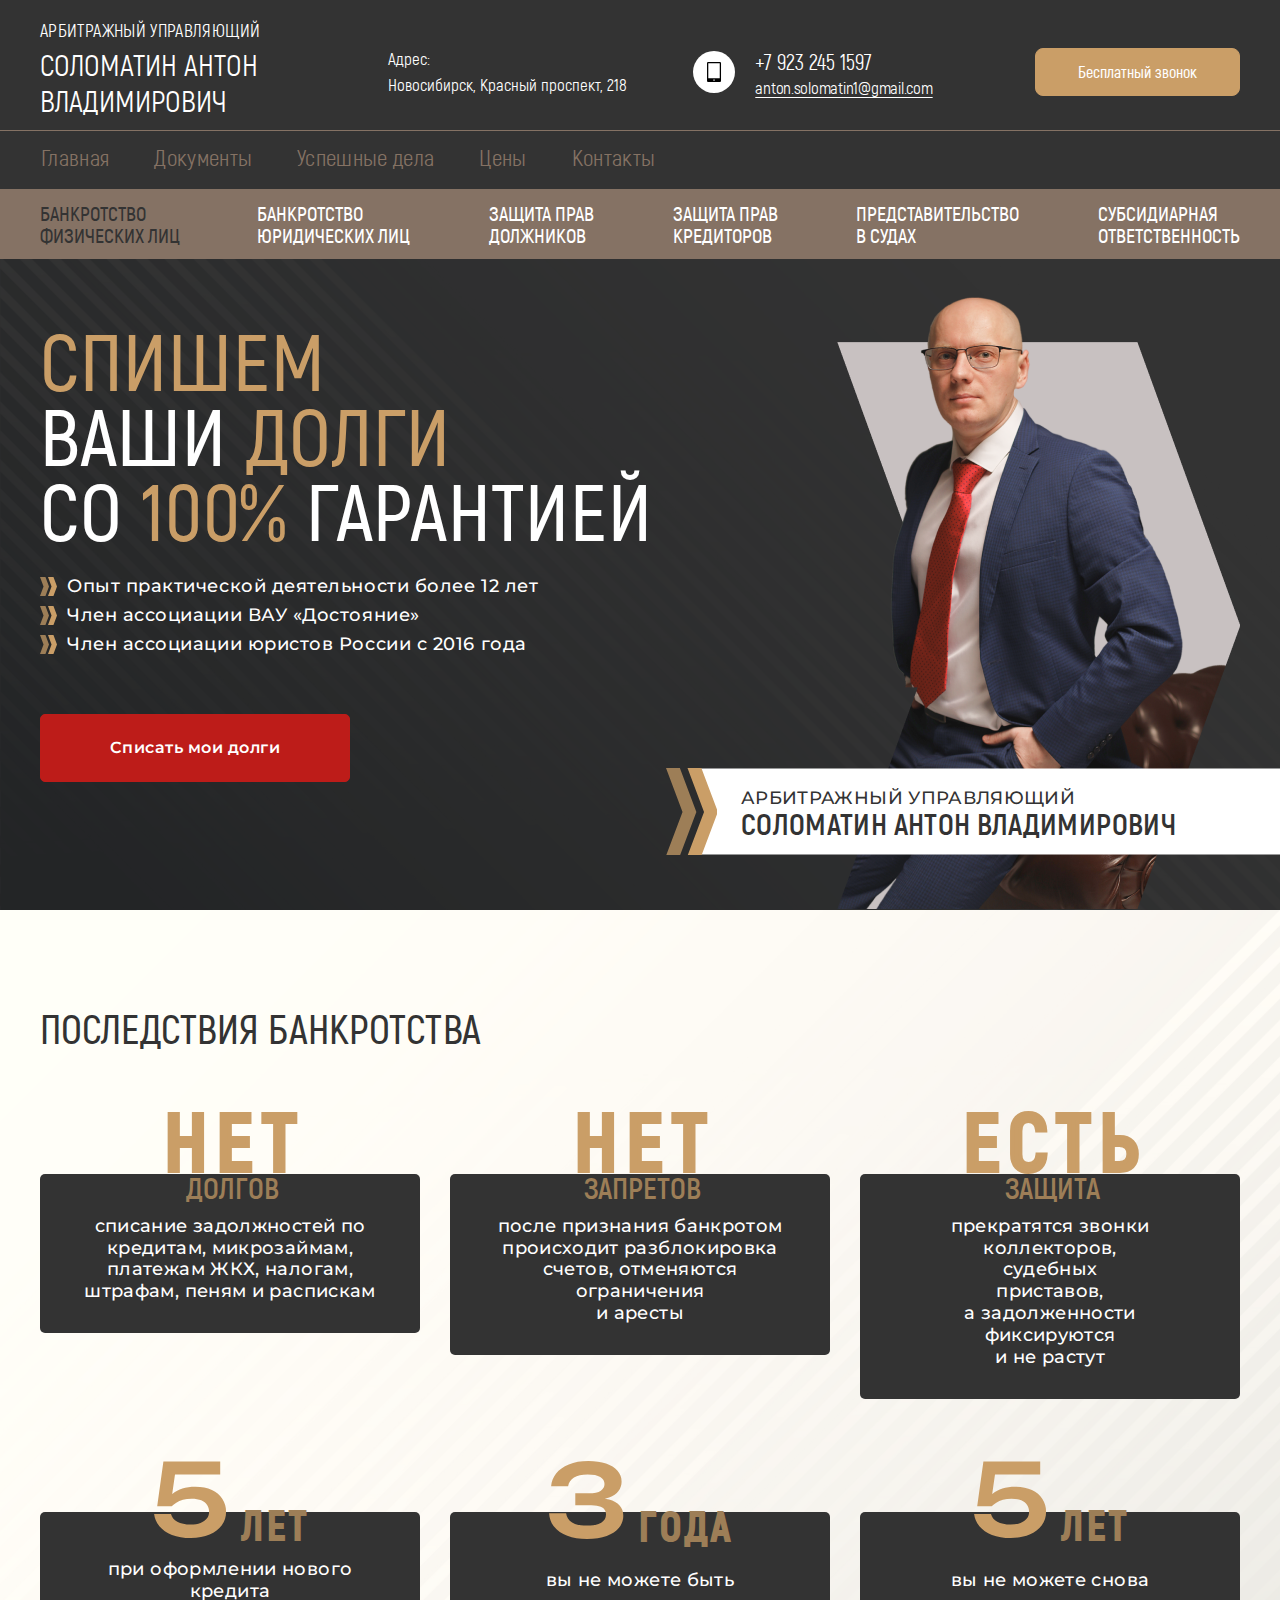
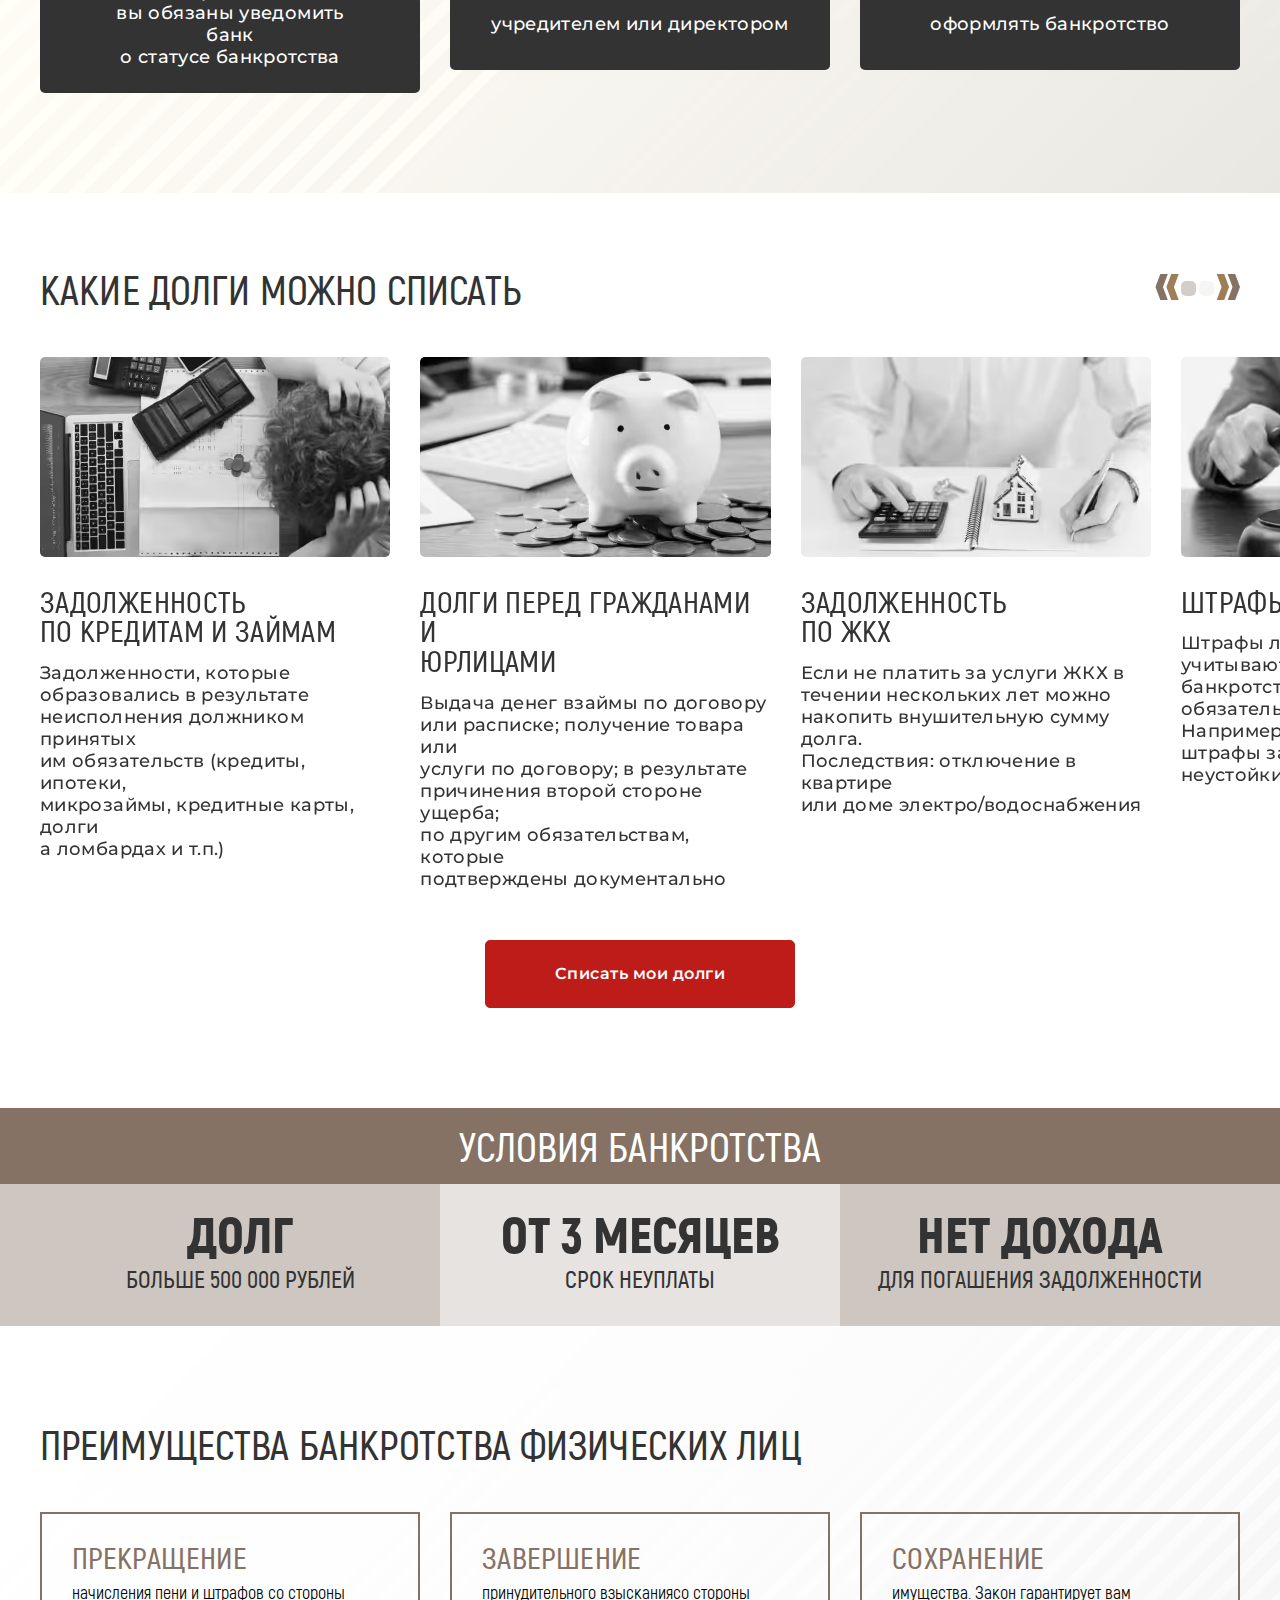
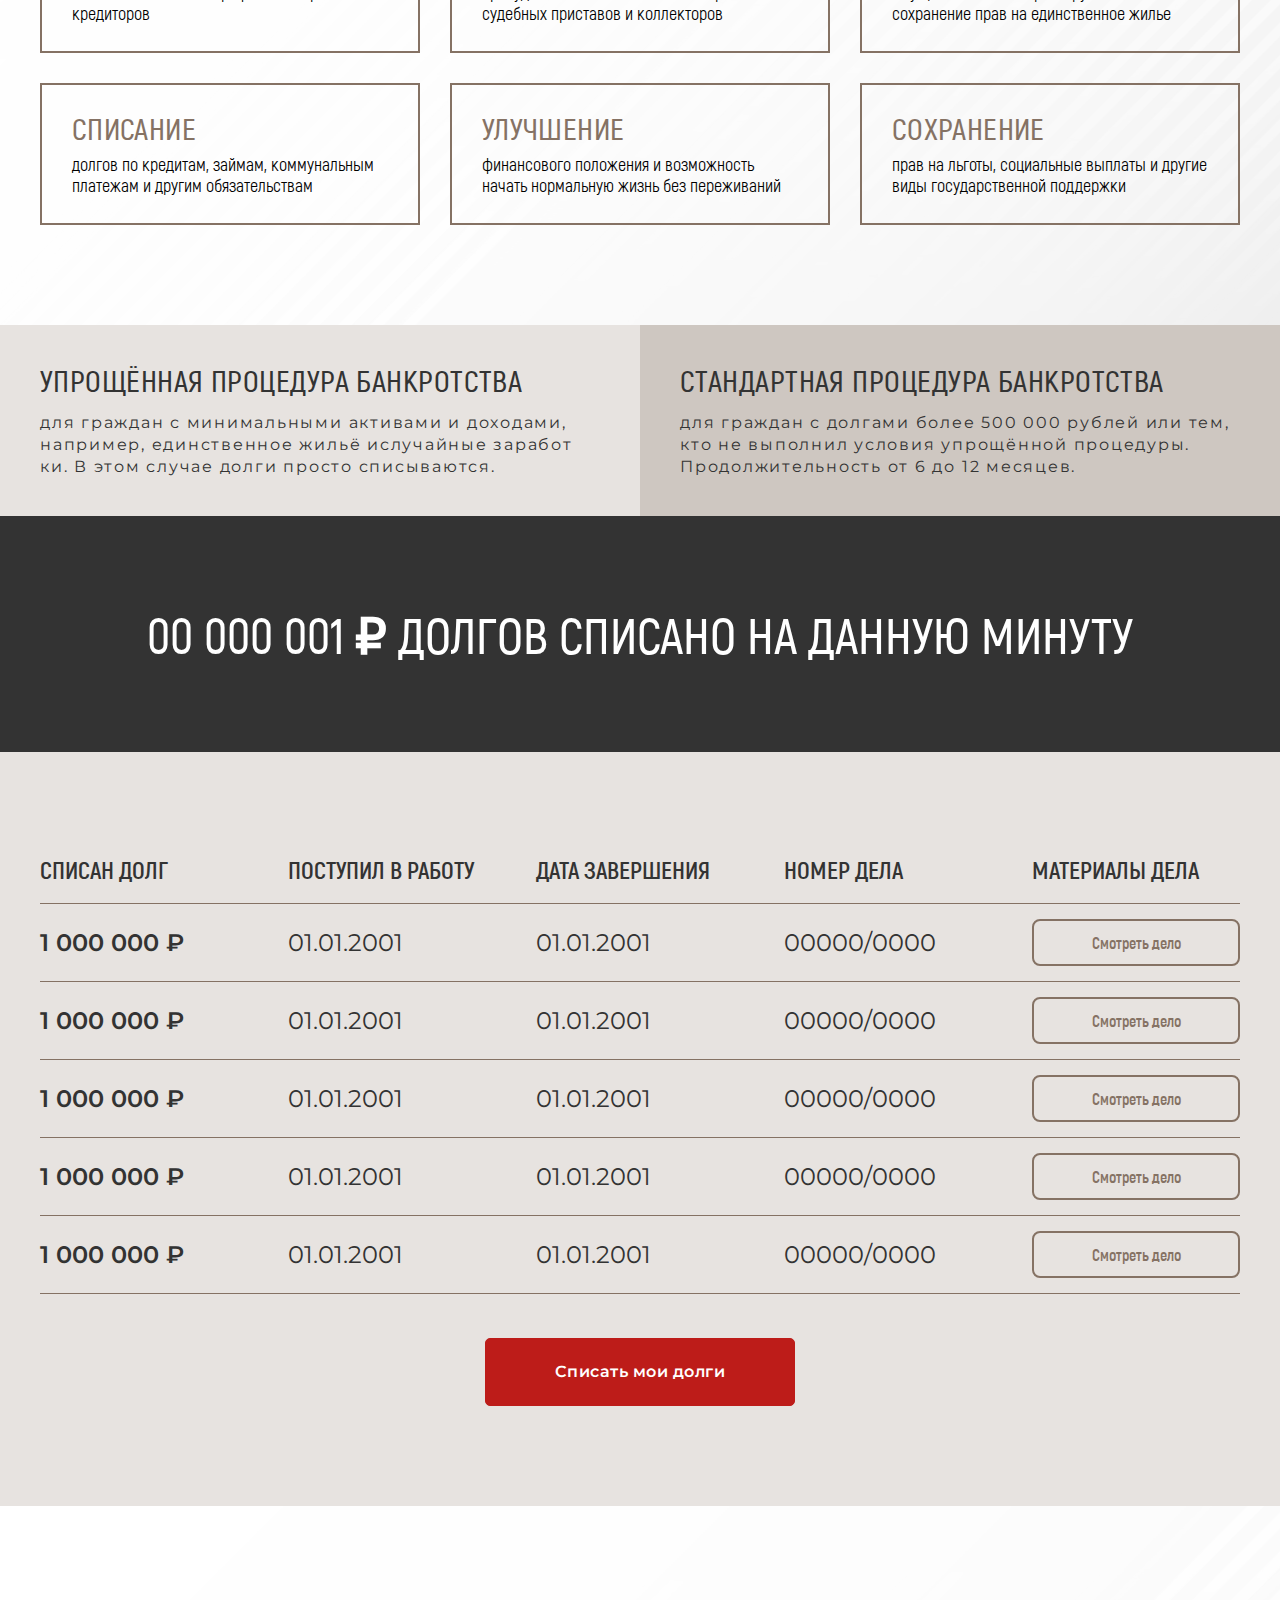
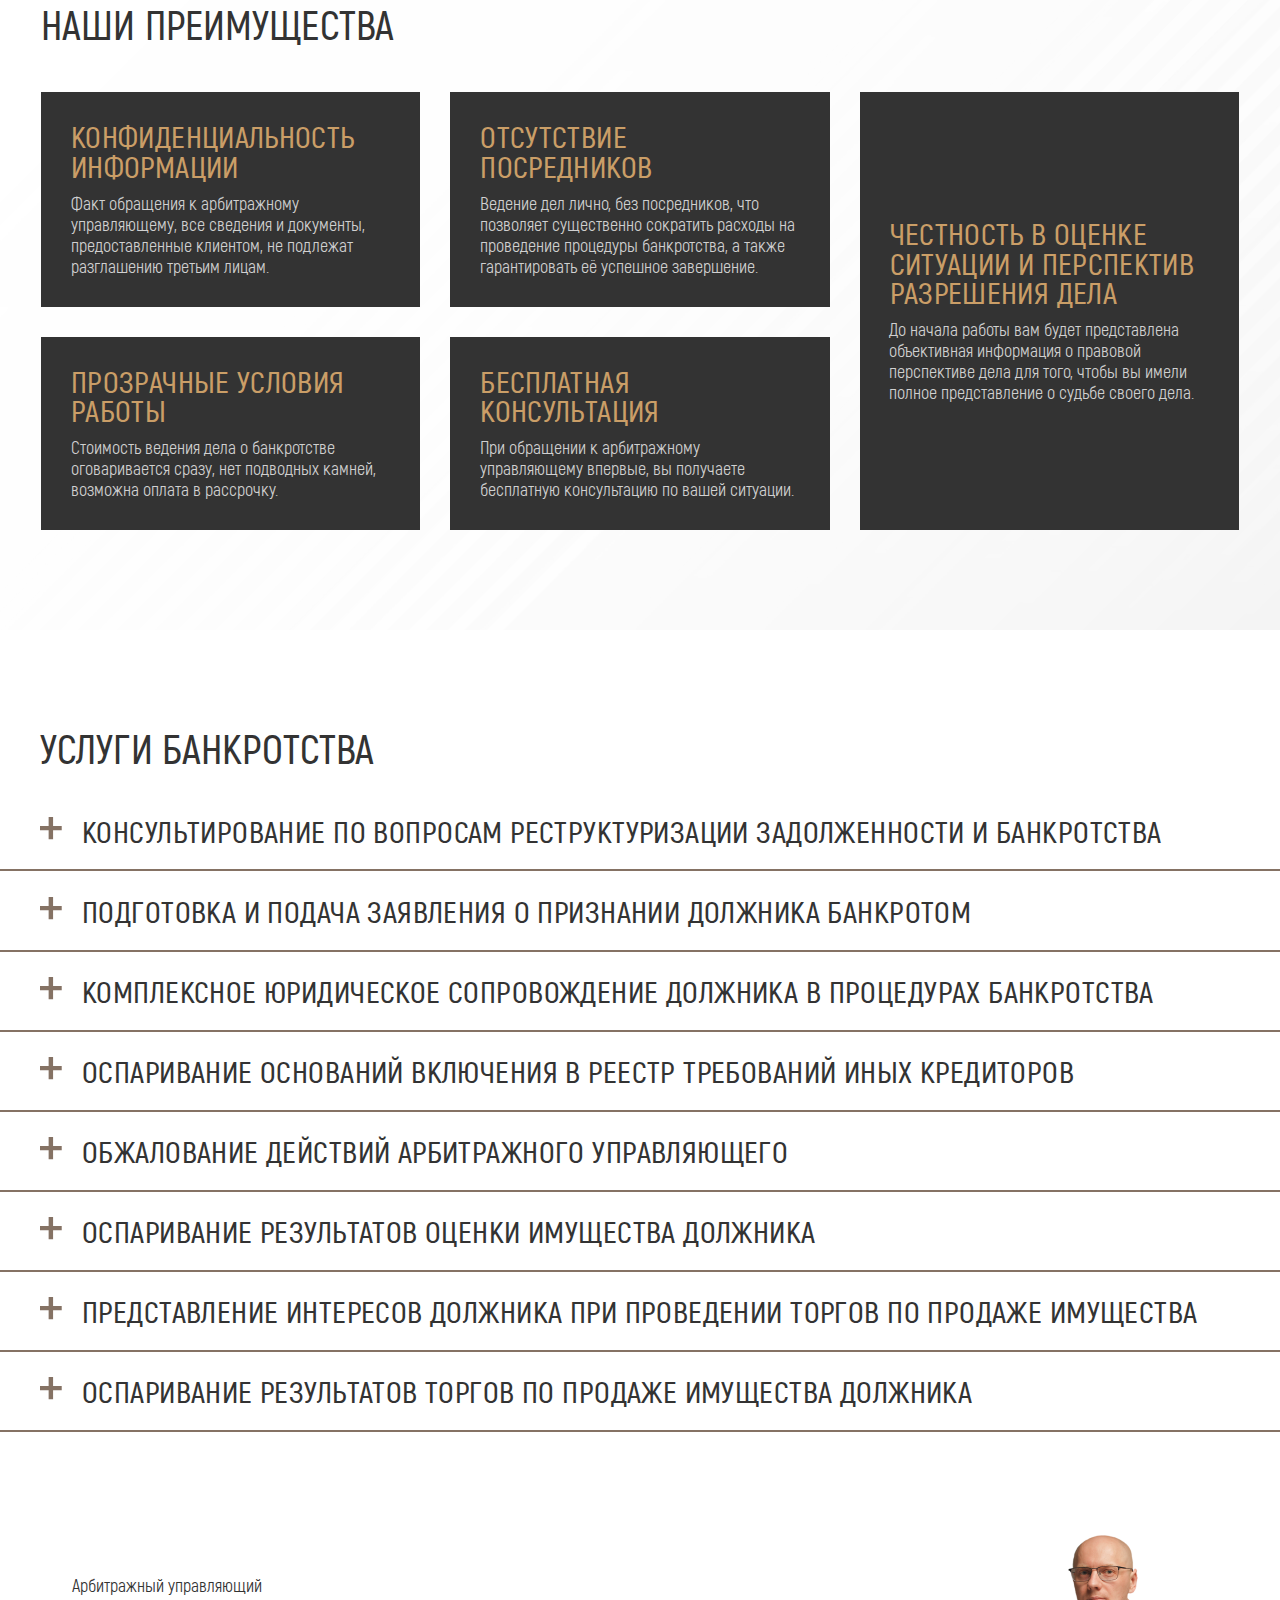
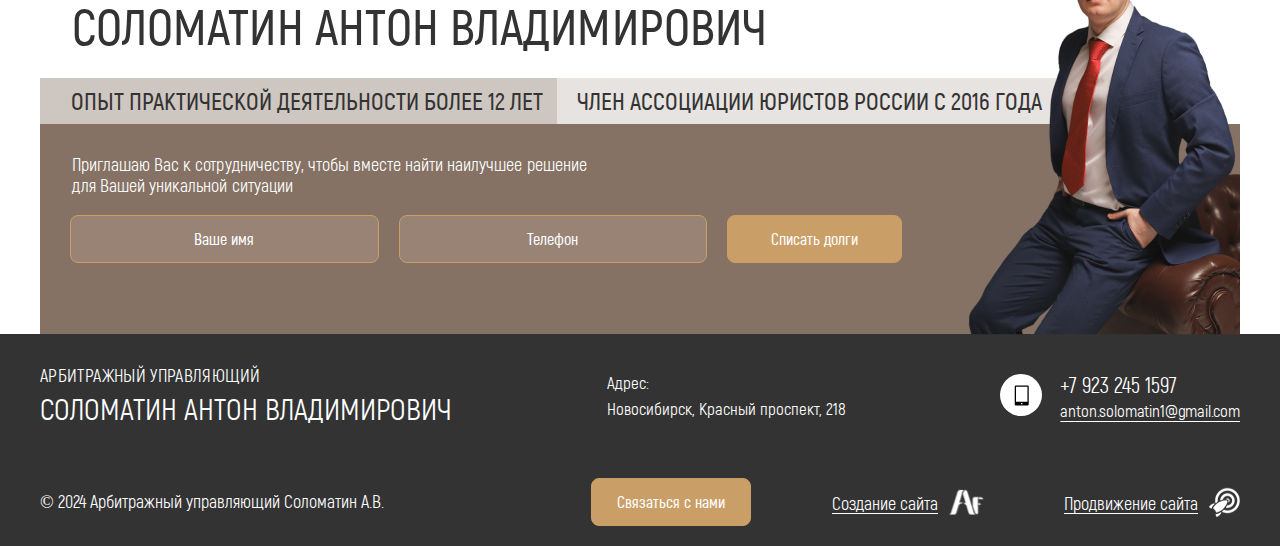
==== commit 98d6c312: "Add files via upload" ====
--- a/index.html
+++ b/index.html
@@ -1,5 +1,5 @@
 <!DOCTYPE html>
-<html lang="en">
+<html lang="ru">
 
 <head>
     <meta charset="UTF-8">
@@ -19,10 +19,10 @@
 
 <body>
 
-    <!-- wrapper -->
-    <div class="wrapper">
-        <header class="header">
-                <div class="header__row header__row_top">
+<!-- wrapper -->
+<div class="wrapper">
+    <header class="header">
+        <div class="header__row header__row_top">
                     <div class="header__inner container">
                         <div class="header__box">
                             <p class="header__box-slogan text">Арбитражный управляющий</p>
@@ -55,8 +55,8 @@
                         <span></span>
                         <span></span>
                     </button>
-                </div>
-                <div class="header__row header__row_center">
+        </div>
+        <div class="header__row header__row_center">
                     <div class="header__inner container">
                         <nav class="nav header__nav">
                             <ul class="nav__list">
@@ -78,8 +78,8 @@
                             </ul>
                         </nav>
                     </div>
-                </div>
-                <div class="header__row header__row_bottom">
+        </div>
+        <div class="header__row header__row_bottom">
                     <div class="header__inner container">
                         <div class="header__dropdown">
                             <p class="header__dropdown-title">
@@ -120,8 +120,8 @@
                             </ul>
                         </div>
                     </div>
-                </div>
-        </header>
+        </div>
+    </header>
     <main class="main">
         <section class="banner">
             <div class="banner__inner container">
@@ -141,8 +141,8 @@
                     </button>
                 </div>
                 <picture class="banner__picture">
-                    <source srcset="local/templates/mains/assets/images/man.avif" type="image/avif">
-                    <source srcset="local/templates/mains/assets/images/man.webp" type="image/webp">
+                    <!-- <source srcset="local/templates/mains/assets/images/man.avif" type="image/avif"> -->
+                    <!-- <source srcset="local/templates/mains/assets/images/man.webp" type="image/webp"> -->
                     <img src="local/templates/mains/assets/images/man.png" alt="">
                 </picture>
             </div>
@@ -168,7 +168,7 @@
                         </div>
                         <div class="info__item-box">
                             <p class="info__item-text text">
-                                списание задолжностей по<br> кредитам, микрозаймам,<br> платежам ЖКХ, налогам,<br> штрафам, пеням и распискам
+                                списание задолжностей по<br class="br-mobile"> кредитам, микрозаймам,<br class="br-mobile"> платежам ЖКХ, налогам,<br class="br-mobile"> штрафам, пеням и распискам
                             </p>
                         </div>
                     </li>
@@ -181,7 +181,7 @@
                         </div>
                         <div class="info__item-box">
                             <p class="info__item-text text">
-                                после признания банкротом<br> происходит разблокировка<br> счетов, отменяются<br> ограничения и аресты
+                                после признания банкротом<br class="br-mobile"> происходит разблокировка<br class="br-mobile"> счетов, отменяются<br> ограничения<br class="br-mobile"> и аресты
                             </p>
                         </div>
                     </li>
@@ -194,7 +194,7 @@
                         </div>
                         <div class="info__item-box">
                             <p class="info__item-text text">
-                                прекратятся звонки<br> коллекторов, судебных<br> приставов, а задолженности<br> фиксируются и не растут
+                                прекратятся звонки<br> коллекторов,<br class="br-mobile"> судебных<br> приставов,<br class="br-mobile"> а задолженности<br> фиксируются<br class="br-mobile"> и не растут
                             </p>
                         </div>
                     </li>
@@ -209,7 +209,7 @@
                         </div>
                         <div class="info__item-box">
                             <p class="info__item-text text">
-                                при оформлении нового<br> кредита вы обязаны уведомить<br> банк о статусе банкротства
+                                при оформлении нового<br> кредита<br class="br-mobile"> вы обязаны уведомить<br> банк<br class="br-mobile"> о статусе банкротства
                             </p>
                         </div>
                     </li>
@@ -224,7 +224,7 @@
                         </div>
                         <div class="info__item-box">
                             <p class="info__item-text text">
-                                вы не можете быть<br> учредителем или директором
+                                вы не можете быть<br><br class="br-mobile"> учредителем или директором
                             </p>
                         </div>
                     </li>
@@ -239,7 +239,7 @@
                         </div>
                         <div class="info__item-box">
                             <p class="info__item-text text">
-                                вы не можете снова<br> оформлять банкротство
+                                вы не можете снова<br><br class="br-mobile"> оформлять банкротство
                             </p>
                         </div>
                     </li>
@@ -275,7 +275,7 @@
                                 <img src="local/templates/mains/assets/images/slider/2.png" alt="задолженноть по кредитам и займам">
                             </picture>
                             <h3 class="slide__title">
-                                задолженноть<br> по кредитам и займам
+                                задолженноcть<br> по кредитам и займам
                             </h3>
                             <p class="slide__text text">
                                 Задолженности, которые<br>
@@ -314,7 +314,7 @@
                                 <img src="local/templates/mains/assets/images/slider/3.png" alt="задолженноть по ЖКХ">
                             </picture>
                             <h3 class="slide__title">
-                                задолженноть<br> по ЖКХ
+                                задолженноcть<br> по ЖКХ
                             </h3>
                             <p class="slide__text text">
                                 Если не платить за услуги ЖКХ в<br> 
@@ -430,7 +430,7 @@
                             Стандартная процедура банкротства
                         </h3>
                         <p class="procedure__item-text">
-                            для граждан с долгами более 500 000 рублей или тем,<br> кто не выполнил условияупрощённой процедуры.<br> Продолжительность от 6 до 12 месяцев.
+                            для граждан с долгами более 500 000 рублей или тем,<br> кто не выполнил условия упрощённой процедуры.<br> Продолжительность от 6 до 12 месяцев.
                         </p>
                     </li>
                 </ul>
@@ -604,7 +604,7 @@
                                 <svg width="22" height="23" viewBox="0 0 22 23" fill="none" xmlns="http://www.w3.org/2000/svg">
                                     <path d="M21.72 8.88V13.26H13.08V22.14H8.64V13.26H0V8.88H8.64V0H13.08V8.88H21.72Z" fill="#857264"/>
                                 </svg>
-                                <h3 class="dropdown__item-title">консультирование по вопросам реструктуризации задолженности и банкротства</h3>
+                                <h3 class="dropdown__item-title">консультирование<br> по вопросам реструктуризации задолженности и банкротства</h3>
                             </div>
                             <div class="dropdown__item-body">
                                 <p class="dropdown__item-text text">
--- a/local/templates/mains/assets/css/style.min.css
+++ b/local/templates/mains/assets/css/style.min.css
@@ -1 +1 @@
-@import"https://fonts.googleapis.com/css2?family=Montserrat:ital,wght@0,100..900;1,100..900&display=swap";:root{--font-family-main: "Akrobat";--font-family-second: "Montserrat", sans-serif;--color-brown: rgba(189, 28, 25, 1);--color-white: rgba(255, 255, 255, 1);--color-accent: rgba(202, 158, 103, 1);--color-dark: rgba(51, 51, 51, 1);--color-border: rgba(133, 114, 100, 1);--container-size: 1200px;--container-padding: 15px;--radius: 5px;--transition-color: color 300ms ease}@font-face{font-family:"Akrobat";src:url("../fonts/Akrobat-Black.eot");src:url("../fonts/Akrobat-Black.eot?#iefix") format("embedded-opentype"),url("../fonts/Akrobat-Black.woff2") format("woff2"),url("../fonts/Akrobat-Black.woff") format("woff"),url("../fonts/Akrobat-Black.ttf") format("truetype");font-weight:900;font-style:normal;font-display:swap}@font-face{font-family:"Akrobat";src:url("../fonts/Akrobat-SemiBold.eot");src:url("../fonts/Akrobat-SemiBold.eot?#iefix") format("embedded-opentype"),url("../fonts/Akrobat-SemiBold.woff2") format("woff2"),url("../fonts/Akrobat-SemiBold.woff") format("woff"),url("../fonts/Akrobat-SemiBold.ttf") format("truetype");font-weight:600;font-style:normal;font-display:swap}@font-face{font-family:"Akrobat";src:url("../fonts/Akrobat-Bold.eot");src:url("../fonts/Akrobat-Bold.eot?#iefix") format("embedded-opentype"),url("../fonts/Akrobat-Bold.woff2") format("woff2"),url("../fonts/Akrobat-Bold.woff") format("woff"),url("../fonts/Akrobat-Bold.ttf") format("truetype");font-weight:bold;font-style:normal;font-display:swap}@font-face{font-family:"Akrobat";src:url("../fonts/Akrobat-Light.eot");src:url("../fonts/Akrobat-Light.eot?#iefix") format("embedded-opentype"),url("../fonts/Akrobat-Light.woff2") format("woff2"),url("../fonts/Akrobat-Light.woff") format("woff"),url("../fonts/Akrobat-Light.ttf") format("truetype");font-weight:300;font-style:normal;font-display:swap}@font-face{font-family:"Akrobat";src:url("../fonts/Akrobat-Black_1.eot");src:url("../fonts/Akrobat-Black_1.eot?#iefix") format("embedded-opentype"),url("../fonts/Akrobat-Black_1.woff2") format("woff2"),url("../fonts/Akrobat-Black_1.woff") format("woff"),url("../fonts/Akrobat-Black_1.ttf") format("truetype");font-weight:900;font-style:normal;font-display:swap}@font-face{font-family:"Akrobat";src:url("../fonts/Akrobat-Regular.eot");src:url("../fonts/Akrobat-Regular.eot?#iefix") format("embedded-opentype"),url("../fonts/Akrobat-Regular.woff2") format("woff2"),url("../fonts/Akrobat-Regular.woff") format("woff"),url("../fonts/Akrobat-Regular.ttf") format("truetype");font-weight:500;font-style:normal;font-display:swap}@font-face{font-family:"Akrobat";src:url("../fonts/Akrobat-Regular_1.eot");src:url("../fonts/Akrobat-Regular_1.eot?#iefix") format("embedded-opentype"),url("../fonts/Akrobat-Regular_1.woff2") format("woff2"),url("../fonts/Akrobat-Regular_1.woff") format("woff"),url("../fonts/Akrobat-Regular_1.ttf") format("truetype");font-weight:500;font-style:normal;font-display:swap}@font-face{font-family:"Akrobat";src:url("../fonts/Akrobat-ExtraBold.eot");src:url("../fonts/Akrobat-ExtraBold.eot?#iefix") format("embedded-opentype"),url("../fonts/Akrobat-ExtraBold.woff2") format("woff2"),url("../fonts/Akrobat-ExtraBold.woff") format("woff"),url("../fonts/Akrobat-ExtraBold.ttf") format("truetype");font-weight:bold;font-style:normal;font-display:swap}@font-face{font-family:"Akrobat";src:url("../fonts/Akrobat-ExtraBold_1.eot");src:url("../fonts/Akrobat-ExtraBold_1.eot?#iefix") format("embedded-opentype"),url("../fonts/Akrobat-ExtraBold_1.woff2") format("woff2"),url("../fonts/Akrobat-ExtraBold_1.woff") format("woff"),url("../fonts/Akrobat-ExtraBold_1.ttf") format("truetype");font-weight:bold;font-style:normal;font-display:swap}@font-face{font-family:"Akrobat";src:url("../fonts/Akrobat-Black_2.eot");src:url("../fonts/Akrobat-Black_2.eot?#iefix") format("embedded-opentype"),url("../fonts/Akrobat-Black_2.woff2") format("woff2"),url("../fonts/Akrobat-Black_2.woff") format("woff"),url("../fonts/Akrobat-Black_2.ttf") format("truetype");font-weight:900;font-style:normal;font-display:swap}@font-face{font-family:"Akrobat";src:url("../fonts/Akrobat-Bold_1.eot");src:url("../fonts/Akrobat-Bold_1.eot?#iefix") format("embedded-opentype"),url("../fonts/Akrobat-Bold_1.woff2") format("woff2"),url("../fonts/Akrobat-Bold_1.woff") format("woff"),url("../fonts/Akrobat-Bold_1.ttf") format("truetype");font-weight:bold;font-style:normal;font-display:swap}@font-face{font-family:"Akrobat";src:url("../fonts/Akrobat-SemiBold_1.eot");src:url("../fonts/Akrobat-SemiBold_1.eot?#iefix") format("embedded-opentype"),url("../fonts/Akrobat-SemiBold_1.woff2") format("woff2"),url("../fonts/Akrobat-SemiBold_1.woff") format("woff"),url("../fonts/Akrobat-SemiBold_1.ttf") format("truetype");font-weight:600;font-style:normal;font-display:swap}@font-face{font-family:"Akrobat";src:url("../fonts/Akrobat-ExtraLight.eot");src:url("../fonts/Akrobat-ExtraLight.eot?#iefix") format("embedded-opentype"),url("../fonts/Akrobat-ExtraLight.woff2") format("woff2"),url("../fonts/Akrobat-ExtraLight.woff") format("woff"),url("../fonts/Akrobat-ExtraLight.ttf") format("truetype");font-weight:200;font-style:normal;font-display:swap}@font-face{font-family:"Akrobat";src:url("../fonts/Akrobat-Regular_2.eot");src:url("../fonts/Akrobat-Regular_2.eot?#iefix") format("embedded-opentype"),url("../fonts/Akrobat-Regular_2.woff2") format("woff2"),url("../fonts/Akrobat-Regular_2.woff") format("woff"),url("../fonts/Akrobat-Regular_2.ttf") format("truetype");font-weight:500;font-style:normal;font-display:swap}@font-face{font-family:"Akrobat";src:url("../fonts/Akrobat-ExtraBold_2.eot");src:url("../fonts/Akrobat-ExtraBold_2.eot?#iefix") format("embedded-opentype"),url("../fonts/Akrobat-ExtraBold_2.woff2") format("woff2"),url("../fonts/Akrobat-ExtraBold_2.woff") format("woff"),url("../fonts/Akrobat-ExtraBold_2.ttf") format("truetype");font-weight:bold;font-style:normal;font-display:swap}@font-face{font-family:"Akrobat";src:url("../fonts/Akrobat-Bold_2.eot");src:url("../fonts/Akrobat-Bold_2.eot?#iefix") format("embedded-opentype"),url("../fonts/Akrobat-Bold_2.woff2") format("woff2"),url("../fonts/Akrobat-Bold_2.woff") format("woff"),url("../fonts/Akrobat-Bold_2.ttf") format("truetype");font-weight:bold;font-style:normal;font-display:swap}@font-face{font-family:"Akrobat";src:url("../fonts/Akrobat-ExtraLight_1.eot");src:url("../fonts/Akrobat-ExtraLight_1.eot?#iefix") format("embedded-opentype"),url("../fonts/Akrobat-ExtraLight_1.woff2") format("woff2"),url("../fonts/Akrobat-ExtraLight_1.woff") format("woff"),url("../fonts/Akrobat-ExtraLight_1.ttf") format("truetype");font-weight:200;font-style:normal;font-display:swap}@font-face{font-family:"Akrobat";src:url("../fonts/Akrobat-ExtraLight_2.eot");src:url("../fonts/Akrobat-ExtraLight_2.eot?#iefix") format("embedded-opentype"),url("../fonts/Akrobat-ExtraLight_2.woff2") format("woff2"),url("../fonts/Akrobat-ExtraLight_2.woff") format("woff"),url("../fonts/Akrobat-ExtraLight_2.ttf") format("truetype");font-weight:200;font-style:normal;font-display:swap}@font-face{font-family:"Akrobat";src:url("../fonts/Akrobat-SemiBold_2.eot");src:url("../fonts/Akrobat-SemiBold_2.eot?#iefix") format("embedded-opentype"),url("../fonts/Akrobat-SemiBold_2.woff2") format("woff2"),url("../fonts/Akrobat-SemiBold_2.woff") format("woff"),url("../fonts/Akrobat-SemiBold_2.ttf") format("truetype");font-weight:600;font-style:normal;font-display:swap}@font-face{font-family:"Akrobat";src:url("../fonts/Akrobat-Light_1.eot");src:url("../fonts/Akrobat-Light_1.eot?#iefix") format("embedded-opentype"),url("../fonts/Akrobat-Light_1.woff2") format("woff2"),url("../fonts/Akrobat-Light_1.woff") format("woff"),url("../fonts/Akrobat-Light_1.ttf") format("truetype");font-weight:300;font-style:normal;font-display:swap}@font-face{font-family:"Akrobat";src:url("../fonts/Akrobat-Light_2.eot");src:url("../fonts/Akrobat-Light_2.eot?#iefix") format("embedded-opentype"),url("../fonts/Akrobat-Light_2.woff2") format("woff2"),url("../fonts/Akrobat-Light_2.woff") format("woff"),url("../fonts/Akrobat-Light_2.ttf") format("truetype");font-weight:300;font-style:normal;font-display:swap}@font-face{font-family:"Akrobat";src:url("../fonts/Akrobat-Thin.eot");src:url("../fonts/Akrobat-Thin.eot?#iefix") format("embedded-opentype"),url("../fonts/Akrobat-Thin.woff2") format("woff2"),url("../fonts/Akrobat-Thin.woff") format("woff"),url("../fonts/Akrobat-Thin.ttf") format("truetype");font-weight:100;font-style:normal;font-display:swap}@font-face{font-family:"Akrobat";src:url("../fonts/Akrobat-Thin_1.eot");src:url("../fonts/Akrobat-Thin_1.eot?#iefix") format("embedded-opentype"),url("../fonts/Akrobat-Thin_1.woff2") format("woff2"),url("../fonts/Akrobat-Thin_1.woff") format("woff"),url("../fonts/Akrobat-Thin_1.ttf") format("truetype");font-weight:100;font-style:normal;font-display:swap}@font-face{font-family:"Akrobat";src:url("../fonts/Akrobat-Thin_2.eot");src:url("../fonts/Akrobat-Thin_2.eot?#iefix") format("embedded-opentype"),url("../fonts/Akrobat-Thin_2.woff2") format("woff2"),url("../fonts/Akrobat-Thin_2.woff") format("woff"),url("../fonts/Akrobat-Thin_2.ttf") format("truetype");font-weight:100;font-style:normal;font-display:swap}html{box-sizing:border-box}*,*::after,*::before{box-sizing:inherit}ul[class],ol[class]{padding:0}body,h1,h2,h3,h4,h5,h6,p,ul,ol,li,figure,figcaption,blockquote,dl,dd{margin:0}ul[class]{list-style:none}img{max-width:100%;display:block}input,button,textarea,select{font:inherit}a{text-decoration:none}@font-face{font-family:swiper-icons;src:url("data:application/font-woff;charset=utf-8;base64, [base64]//wADZ2x5ZgAAAywAAADMAAAD2MHtryVoZWFkAAABbAAAADAAAAA2E2+eoWhoZWEAAAGcAAAAHwAAACQC9gDzaG10eAAAAigAAAAZAAAArgJkABFsb2NhAAAC0AAAAFoAAABaFQAUGG1heHAAAAG8AAAAHwAAACAAcABAbmFtZQAAA/gAAAE5AAACXvFdBwlwb3N0AAAFNAAAAGIAAACE5s74hXjaY2BkYGAAYpf5Hu/j+W2+MnAzMYDAzaX6QjD6/4//Bxj5GA8AuRwMYGkAPywL13jaY2BkYGA88P8Agx4j+/8fQDYfA1AEBWgDAIB2BOoAeNpjYGRgYNBh4GdgYgABEMnIABJzYNADCQAACWgAsQB42mNgYfzCOIGBlYGB0YcxjYGBwR1Kf2WQZGhhYGBiYGVmgAFGBiQQkOaawtDAoMBQxXjg/wEGPcYDDA4wNUA2CCgwsAAAO4EL6gAAeNpj2M0gyAACqxgGNWBkZ2D4/wMA+xkDdgAAAHjaY2BgYGaAYBkGRgYQiAHyGMF8FgYHIM3DwMHABGQrMOgyWDLEM1T9/w8UBfEMgLzE////P/5//f/V/xv+r4eaAAeMbAxwIUYmIMHEgKYAYjUcsDAwsLKxc3BycfPw8jEQA/[base64]/uznmfPFBNODM2K7MTQ45YEAZqGP81AmGGcF3iPqOop0r1SPTaTbVkfUe4HXj97wYE+yNwWYxwWu4v1ugWHgo3S1XdZEVqWM7ET0cfnLGxWfkgR42o2PvWrDMBSFj/IHLaF0zKjRgdiVMwScNRAoWUoH78Y2icB/yIY09An6AH2Bdu/UB+yxopYshQiEvnvu0dURgDt8QeC8PDw7Fpji3fEA4z/PEJ6YOB5hKh4dj3EvXhxPqH/SKUY3rJ7srZ4FZnh1PMAtPhwP6fl2PMJMPDgeQ4rY8YT6Gzao0eAEA409DuggmTnFnOcSCiEiLMgxCiTI6Cq5DZUd3Qmp10vO0LaLTd2cjN4fOumlc7lUYbSQcZFkutRG7g6JKZKy0RmdLY680CDnEJ+UMkpFFe1RN7nxdVpXrC4aTtnaurOnYercZg2YVmLN/d/gczfEimrE/fs/bOuq29Zmn8tloORaXgZgGa78yO9/cnXm2BpaGvq25Dv9S4E9+5SIc9PqupJKhYFSSl47+Qcr1mYNAAAAeNptw0cKwkAAAMDZJA8Q7OUJvkLsPfZ6zFVERPy8qHh2YER+3i/BP83vIBLLySsoKimrqKqpa2hp6+jq6RsYGhmbmJqZSy0sraxtbO3sHRydnEMU4uR6yx7JJXveP7WrDycAAAAAAAH//wACeNpjYGRgYOABYhkgZgJCZgZNBkYGLQZtIJsFLMYAAAw3ALgAeNolizEKgDAQBCchRbC2sFER0YD6qVQiBCv/H9ezGI6Z5XBAw8CBK/m5iQQVauVbXLnOrMZv2oLdKFa8Pjuru2hJzGabmOSLzNMzvutpB3N42mNgZGBg4GKQYzBhYMxJLMlj4GBgAYow/P/PAJJhLM6sSoWKfWCAAwDAjgbRAAB42mNgYGBkAIIbCZo5IPrmUn0hGA0AO8EFTQAA");font-weight:400;font-style:normal}:root{--swiper-theme-color:#007aff}:host{position:relative;display:block;margin-left:auto;margin-right:auto;z-index:1}.swiper{margin-left:auto;margin-right:auto;position:relative;overflow:hidden;list-style:none;padding:0;z-index:1;display:block}.swiper-vertical>.swiper-wrapper{-webkit-box-orient:vertical;-webkit-box-direction:normal;-webkit-flex-direction:column;-ms-flex-direction:column;flex-direction:column}.swiper-wrapper{position:relative;width:100%;height:100%;z-index:1;display:-webkit-box;display:-webkit-flex;display:-ms-flexbox;display:flex;-webkit-transition-property:-webkit-transform;transition-property:-webkit-transform;transition-property:transform;transition-property:transform, -webkit-transform;-webkit-transition-timing-function:var(--swiper-wrapper-transition-timing-function, initial);transition-timing-function:var(--swiper-wrapper-transition-timing-function, initial);box-sizing:content-box}.swiper-android .swiper-slide,.swiper-ios .swiper-slide,.swiper-wrapper{-webkit-transform:translate3d(0px, 0, 0);transform:translate3d(0px, 0, 0)}.swiper-horizontal{-ms-touch-action:pan-y;touch-action:pan-y}.swiper-vertical{-ms-touch-action:pan-x;touch-action:pan-x}.swiper-slide{-webkit-flex-shrink:0;-ms-flex-negative:0;flex-shrink:0;width:100%;height:100%;position:relative;-webkit-transition-property:-webkit-transform;transition-property:-webkit-transform;transition-property:transform;transition-property:transform, -webkit-transform;display:block}.swiper-slide-invisible-blank{visibility:hidden}.swiper-autoheight,.swiper-autoheight .swiper-slide{height:auto}.swiper-autoheight .swiper-wrapper{-webkit-box-align:start;-webkit-align-items:flex-start;-ms-flex-align:start;align-items:flex-start;-webkit-transition-property:height,-webkit-transform;transition-property:height,-webkit-transform;transition-property:transform,height;transition-property:transform,height,-webkit-transform}.swiper-backface-hidden .swiper-slide{-webkit-transform:translateZ(0);transform:translateZ(0);-webkit-backface-visibility:hidden;backface-visibility:hidden}.swiper-3d.swiper-css-mode .swiper-wrapper{-webkit-perspective:1200px;perspective:1200px}.swiper-3d .swiper-wrapper{-webkit-transform-style:preserve-3d;transform-style:preserve-3d}.swiper-3d{-webkit-perspective:1200px;perspective:1200px}.swiper-3d .swiper-cube-shadow,.swiper-3d .swiper-slide{-webkit-transform-style:preserve-3d;transform-style:preserve-3d}.swiper-css-mode>.swiper-wrapper{overflow:auto;scrollbar-width:none;-ms-overflow-style:none}.swiper-css-mode>.swiper-wrapper::-webkit-scrollbar{display:none}.swiper-css-mode>.swiper-wrapper>.swiper-slide{scroll-snap-align:start start}.swiper-css-mode.swiper-horizontal>.swiper-wrapper{-webkit-scroll-snap-type:x mandatory;-ms-scroll-snap-type:x mandatory;scroll-snap-type:x mandatory}.swiper-css-mode.swiper-vertical>.swiper-wrapper{-webkit-scroll-snap-type:y mandatory;-ms-scroll-snap-type:y mandatory;scroll-snap-type:y mandatory}.swiper-css-mode.swiper-free-mode>.swiper-wrapper{-webkit-scroll-snap-type:none;-ms-scroll-snap-type:none;scroll-snap-type:none}.swiper-css-mode.swiper-free-mode>.swiper-wrapper>.swiper-slide{scroll-snap-align:none}.swiper-css-mode.swiper-centered>.swiper-wrapper::before{content:"";-webkit-flex-shrink:0;-ms-flex-negative:0;flex-shrink:0;-webkit-box-ordinal-group:10000;-webkit-order:9999;-ms-flex-order:9999;order:9999}.swiper-css-mode.swiper-centered>.swiper-wrapper>.swiper-slide{scroll-snap-align:center center;scroll-snap-stop:always}.swiper-css-mode.swiper-centered.swiper-horizontal>.swiper-wrapper>.swiper-slide:first-child{-webkit-margin-start:var(--swiper-centered-offset-before);margin-inline-start:var(--swiper-centered-offset-before)}.swiper-css-mode.swiper-centered.swiper-horizontal>.swiper-wrapper::before{height:100%;min-height:1px;width:var(--swiper-centered-offset-after)}.swiper-css-mode.swiper-centered.swiper-vertical>.swiper-wrapper>.swiper-slide:first-child{-webkit-margin-before:var(--swiper-centered-offset-before);margin-block-start:var(--swiper-centered-offset-before)}.swiper-css-mode.swiper-centered.swiper-vertical>.swiper-wrapper::before{width:100%;min-width:1px;height:var(--swiper-centered-offset-after)}.swiper-3d .swiper-slide-shadow,.swiper-3d .swiper-slide-shadow-bottom,.swiper-3d .swiper-slide-shadow-left,.swiper-3d .swiper-slide-shadow-right,.swiper-3d .swiper-slide-shadow-top{position:absolute;left:0;top:0;width:100%;height:100%;pointer-events:none;z-index:10}.swiper-3d .swiper-slide-shadow{background:rgba(0, 0, 0, 0.15)}.swiper-3d .swiper-slide-shadow-left{background-image:-webkit-linear-gradient(right, rgba(0, 0, 0, 0.5), rgba(0, 0, 0, 0));background-image:linear-gradient(to left, rgba(0, 0, 0, 0.5), rgba(0, 0, 0, 0))}.swiper-3d .swiper-slide-shadow-right{background-image:-webkit-linear-gradient(left, rgba(0, 0, 0, 0.5), rgba(0, 0, 0, 0));background-image:linear-gradient(to right, rgba(0, 0, 0, 0.5), rgba(0, 0, 0, 0))}.swiper-3d .swiper-slide-shadow-top{background-image:-webkit-linear-gradient(bottom, rgba(0, 0, 0, 0.5), rgba(0, 0, 0, 0));background-image:linear-gradient(to top, rgba(0, 0, 0, 0.5), rgba(0, 0, 0, 0))}.swiper-3d .swiper-slide-shadow-bottom{background-image:-webkit-linear-gradient(top, rgba(0, 0, 0, 0.5), rgba(0, 0, 0, 0));background-image:linear-gradient(to bottom, rgba(0, 0, 0, 0.5), rgba(0, 0, 0, 0))}.swiper-lazy-preloader{width:42px;height:42px;position:absolute;left:50%;top:50%;margin-left:-21px;margin-top:-21px;z-index:10;-webkit-transform-origin:50%;-ms-transform-origin:50%;transform-origin:50%;box-sizing:border-box;border:4px solid var(--swiper-preloader-color, var(--swiper-theme-color));border-radius:50%;border-top-color:transparent}.swiper-watch-progress .swiper-slide-visible .swiper-lazy-preloader,.swiper:not(.swiper-watch-progress) .swiper-lazy-preloader{-webkit-animation:swiper-preloader-spin 1s infinite linear;animation:swiper-preloader-spin 1s infinite linear}.swiper-lazy-preloader-white{--swiper-preloader-color:#fff}.swiper-lazy-preloader-black{--swiper-preloader-color:#000}@-webkit-keyframes swiper-preloader-spin{0%{-webkit-transform:rotate(0deg);transform:rotate(0deg)}100%{-webkit-transform:rotate(360deg);transform:rotate(360deg)}}@keyframes swiper-preloader-spin{0%{-webkit-transform:rotate(0deg);transform:rotate(0deg)}100%{-webkit-transform:rotate(360deg);transform:rotate(360deg)}}.swiper-virtual .swiper-slide{-webkit-backface-visibility:hidden;-webkit-transform:translateZ(0);transform:translateZ(0)}.swiper-virtual.swiper-css-mode .swiper-wrapper::after{content:"";position:absolute;left:0;top:0;pointer-events:none}.swiper-virtual.swiper-css-mode.swiper-horizontal .swiper-wrapper::after{height:1px;width:var(--swiper-virtual-size)}.swiper-virtual.swiper-css-mode.swiper-vertical .swiper-wrapper::after{width:1px;height:var(--swiper-virtual-size)}:root{--swiper-navigation-size:44px}.swiper-button-next,.swiper-button-prev{position:absolute;top:var(--swiper-navigation-top-offset, 50%);width:calc(var(--swiper-navigation-size)/44*27);height:var(--swiper-navigation-size);margin-top:calc(0px - var(--swiper-navigation-size)/2);z-index:10;cursor:pointer;display:-webkit-box;display:-webkit-flex;display:-ms-flexbox;display:flex;-webkit-box-align:center;-webkit-align-items:center;-ms-flex-align:center;align-items:center;-webkit-box-pack:center;-webkit-justify-content:center;-ms-flex-pack:center;justify-content:center;color:var(--swiper-navigation-color, var(--swiper-theme-color))}.swiper-button-next.swiper-button-disabled,.swiper-button-prev.swiper-button-disabled{opacity:.35;cursor:auto;pointer-events:none}.swiper-button-next.swiper-button-hidden,.swiper-button-prev.swiper-button-hidden{opacity:0;cursor:auto;pointer-events:none}.swiper-navigation-disabled .swiper-button-next,.swiper-navigation-disabled .swiper-button-prev{display:none !important}.swiper-button-next svg,.swiper-button-prev svg{width:100%;height:100%;object-fit:contain;-webkit-transform-origin:center;-ms-transform-origin:center;transform-origin:center}.swiper-rtl .swiper-button-next svg,.swiper-rtl .swiper-button-prev svg{-webkit-transform:rotate(180deg);-ms-transform:rotate(180deg);transform:rotate(180deg)}.swiper-button-prev,.swiper-rtl .swiper-button-next{left:var(--swiper-navigation-sides-offset, 10px);right:auto}.swiper-button-next,.swiper-rtl .swiper-button-prev{right:var(--swiper-navigation-sides-offset, 10px);left:auto}.swiper-button-lock{display:none}.swiper-button-next:after,.swiper-button-prev:after{font-family:swiper-icons;font-size:var(--swiper-navigation-size);text-transform:none !important;letter-spacing:0;font-variant:initial;line-height:1}.swiper-button-prev:after,.swiper-rtl .swiper-button-next:after{content:"prev"}.swiper-button-next,.swiper-rtl .swiper-button-prev{right:var(--swiper-navigation-sides-offset, 10px);left:auto}.swiper-button-next:after,.swiper-rtl .swiper-button-prev:after{content:"next"}.swiper-pagination{position:absolute;text-align:center;-webkit-transition:.3s opacity;transition:.3s opacity;-webkit-transform:translate3d(0, 0, 0);transform:translate3d(0, 0, 0);z-index:10}.swiper-pagination.swiper-pagination-hidden{opacity:0}.swiper-pagination-disabled>.swiper-pagination,.swiper-pagination.swiper-pagination-disabled{display:none !important}.swiper-horizontal>.swiper-pagination-bullets,.swiper-pagination-bullets.swiper-pagination-horizontal,.swiper-pagination-custom,.swiper-pagination-fraction{bottom:var(--swiper-pagination-bottom, 8px);top:var(--swiper-pagination-top, auto);left:0;width:100%}.swiper-pagination-bullets-dynamic{overflow:hidden;font-size:0}.swiper-pagination-bullets-dynamic .swiper-pagination-bullet{-webkit-transform:scale(0.33);-ms-transform:scale(0.33);transform:scale(0.33);position:relative}.swiper-pagination-bullets-dynamic .swiper-pagination-bullet-active{-webkit-transform:scale(1);-ms-transform:scale(1);transform:scale(1)}.swiper-pagination-bullets-dynamic .swiper-pagination-bullet-active-main{-webkit-transform:scale(1);-ms-transform:scale(1);transform:scale(1)}.swiper-pagination-bullets-dynamic .swiper-pagination-bullet-active-prev{-webkit-transform:scale(0.66);-ms-transform:scale(0.66);transform:scale(0.66)}.swiper-pagination-bullets-dynamic .swiper-pagination-bullet-active-prev-prev{-webkit-transform:scale(0.33);-ms-transform:scale(0.33);transform:scale(0.33)}.swiper-pagination-bullets-dynamic .swiper-pagination-bullet-active-next{-webkit-transform:scale(0.66);-ms-transform:scale(0.66);transform:scale(0.66)}.swiper-pagination-bullets-dynamic .swiper-pagination-bullet-active-next-next{-webkit-transform:scale(0.33);-ms-transform:scale(0.33);transform:scale(0.33)}.swiper-pagination-bullet{width:var(--swiper-pagination-bullet-width, var(--swiper-pagination-bullet-size, 8px));height:var(--swiper-pagination-bullet-height, var(--swiper-pagination-bullet-size, 8px));display:inline-block;border-radius:var(--swiper-pagination-bullet-border-radius, 50%);background:var(--swiper-pagination-bullet-inactive-color, #000);opacity:var(--swiper-pagination-bullet-inactive-opacity, 0.2)}button.swiper-pagination-bullet{border:none;margin:0;padding:0;box-shadow:none;-webkit-appearance:none;-moz-appearance:none;appearance:none}.swiper-pagination-clickable .swiper-pagination-bullet{cursor:pointer}.swiper-pagination-bullet:only-child{display:none !important}.swiper-pagination-bullet-active{opacity:var(--swiper-pagination-bullet-opacity, 1);background:var(--swiper-pagination-color, var(--swiper-theme-color))}.swiper-pagination-vertical.swiper-pagination-bullets,.swiper-vertical>.swiper-pagination-bullets{right:var(--swiper-pagination-right, 8px);left:var(--swiper-pagination-left, auto);top:50%;-webkit-transform:translate3d(0px, -50%, 0);transform:translate3d(0px, -50%, 0)}.swiper-pagination-vertical.swiper-pagination-bullets .swiper-pagination-bullet,.swiper-vertical>.swiper-pagination-bullets .swiper-pagination-bullet{margin:var(--swiper-pagination-bullet-vertical-gap, 6px) 0;display:block}.swiper-pagination-vertical.swiper-pagination-bullets.swiper-pagination-bullets-dynamic,.swiper-vertical>.swiper-pagination-bullets.swiper-pagination-bullets-dynamic{top:50%;-webkit-transform:translateY(-50%);-ms-transform:translateY(-50%);transform:translateY(-50%);width:8px}.swiper-pagination-vertical.swiper-pagination-bullets.swiper-pagination-bullets-dynamic .swiper-pagination-bullet,.swiper-vertical>.swiper-pagination-bullets.swiper-pagination-bullets-dynamic .swiper-pagination-bullet{display:inline-block;-webkit-transition:.2s transform,.2s top;transition:.2s transform,.2s top}.swiper-horizontal>.swiper-pagination-bullets .swiper-pagination-bullet,.swiper-pagination-horizontal.swiper-pagination-bullets .swiper-pagination-bullet{margin:0 var(--swiper-pagination-bullet-horizontal-gap, 4px)}.swiper-horizontal>.swiper-pagination-bullets.swiper-pagination-bullets-dynamic,.swiper-pagination-horizontal.swiper-pagination-bullets.swiper-pagination-bullets-dynamic{left:50%;-webkit-transform:translateX(-50%);-ms-transform:translateX(-50%);transform:translateX(-50%);white-space:nowrap}.swiper-horizontal>.swiper-pagination-bullets.swiper-pagination-bullets-dynamic .swiper-pagination-bullet,.swiper-pagination-horizontal.swiper-pagination-bullets.swiper-pagination-bullets-dynamic .swiper-pagination-bullet{-webkit-transition:.2s transform,.2s left;transition:.2s transform,.2s left}.swiper-horizontal.swiper-rtl>.swiper-pagination-bullets-dynamic .swiper-pagination-bullet{-webkit-transition:.2s transform,.2s right;transition:.2s transform,.2s right}.swiper-pagination-fraction{color:var(--swiper-pagination-fraction-color, inherit)}.swiper-pagination-progressbar{background:var(--swiper-pagination-progressbar-bg-color, rgba(0, 0, 0, 0.25));position:absolute}.swiper-pagination-progressbar .swiper-pagination-progressbar-fill{background:var(--swiper-pagination-color, var(--swiper-theme-color));position:absolute;left:0;top:0;width:100%;height:100%;-webkit-transform:scale(0);-ms-transform:scale(0);transform:scale(0);-webkit-transform-origin:left top;-ms-transform-origin:left top;transform-origin:left top}.swiper-rtl .swiper-pagination-progressbar .swiper-pagination-progressbar-fill{-webkit-transform-origin:right top;-ms-transform-origin:right top;transform-origin:right top}.swiper-horizontal>.swiper-pagination-progressbar,.swiper-pagination-progressbar.swiper-pagination-horizontal,.swiper-pagination-progressbar.swiper-pagination-vertical.swiper-pagination-progressbar-opposite,.swiper-vertical>.swiper-pagination-progressbar.swiper-pagination-progressbar-opposite{width:100%;height:var(--swiper-pagination-progressbar-size, 4px);left:0;top:0}.swiper-horizontal>.swiper-pagination-progressbar.swiper-pagination-progressbar-opposite,.swiper-pagination-progressbar.swiper-pagination-horizontal.swiper-pagination-progressbar-opposite,.swiper-pagination-progressbar.swiper-pagination-vertical,.swiper-vertical>.swiper-pagination-progressbar{width:var(--swiper-pagination-progressbar-size, 4px);height:100%;left:0;top:0}.swiper-pagination-lock{display:none}.swiper-scrollbar{border-radius:var(--swiper-scrollbar-border-radius, 10px);position:relative;-ms-touch-action:none;touch-action:none;background:var(--swiper-scrollbar-bg-color, rgba(0, 0, 0, 0.1))}.swiper-scrollbar-disabled>.swiper-scrollbar,.swiper-scrollbar.swiper-scrollbar-disabled{display:none !important}.swiper-horizontal>.swiper-scrollbar,.swiper-scrollbar.swiper-scrollbar-horizontal{position:absolute;left:var(--swiper-scrollbar-sides-offset, 1%);bottom:var(--swiper-scrollbar-bottom, 4px);top:var(--swiper-scrollbar-top, auto);z-index:50;height:var(--swiper-scrollbar-size, 4px);width:calc(100% - 2*var(--swiper-scrollbar-sides-offset, 1%))}.swiper-scrollbar.swiper-scrollbar-vertical,.swiper-vertical>.swiper-scrollbar{position:absolute;left:var(--swiper-scrollbar-left, auto);right:var(--swiper-scrollbar-right, 4px);top:var(--swiper-scrollbar-sides-offset, 1%);z-index:50;width:var(--swiper-scrollbar-size, 4px);height:calc(100% - 2*var(--swiper-scrollbar-sides-offset, 1%))}.swiper-scrollbar-drag{height:100%;width:100%;position:relative;background:var(--swiper-scrollbar-drag-bg-color, rgba(0, 0, 0, 0.5));border-radius:var(--swiper-scrollbar-border-radius, 10px);left:0;top:0}.swiper-scrollbar-cursor-drag{cursor:move}.swiper-scrollbar-lock{display:none}.swiper-zoom-container{width:100%;height:100%;display:-webkit-box;display:-webkit-flex;display:-ms-flexbox;display:flex;-webkit-box-pack:center;-webkit-justify-content:center;-ms-flex-pack:center;justify-content:center;-webkit-box-align:center;-webkit-align-items:center;-ms-flex-align:center;align-items:center;text-align:center}.swiper-zoom-container>canvas,.swiper-zoom-container>img,.swiper-zoom-container>svg{max-width:100%;max-height:100%;object-fit:contain}.swiper-slide-zoomed{cursor:move;-ms-touch-action:none;touch-action:none}.swiper .swiper-notification{position:absolute;left:0;top:0;pointer-events:none;opacity:0;z-index:-1000}.swiper-free-mode>.swiper-wrapper{-webkit-transition-timing-function:ease-out;transition-timing-function:ease-out;margin:0 auto}.swiper-grid>.swiper-wrapper{-webkit-flex-wrap:wrap;-ms-flex-wrap:wrap;flex-wrap:wrap}.swiper-grid-column>.swiper-wrapper{-webkit-flex-wrap:wrap;-ms-flex-wrap:wrap;flex-wrap:wrap;-webkit-box-orient:vertical;-webkit-box-direction:normal;-webkit-flex-direction:column;-ms-flex-direction:column;flex-direction:column}.swiper-fade.swiper-free-mode .swiper-slide{-webkit-transition-timing-function:ease-out;transition-timing-function:ease-out}.swiper-fade .swiper-slide{pointer-events:none;-webkit-transition-property:opacity;transition-property:opacity}.swiper-fade .swiper-slide .swiper-slide{pointer-events:none}.swiper-fade .swiper-slide-active{pointer-events:auto}.swiper-fade .swiper-slide-active .swiper-slide-active{pointer-events:auto}.swiper-cube{overflow:visible}.swiper-cube .swiper-slide{pointer-events:none;-webkit-backface-visibility:hidden;backface-visibility:hidden;z-index:1;visibility:hidden;-webkit-transform-origin:0 0;-ms-transform-origin:0 0;transform-origin:0 0;width:100%;height:100%}.swiper-cube .swiper-slide .swiper-slide{pointer-events:none}.swiper-cube.swiper-rtl .swiper-slide{-webkit-transform-origin:100% 0;-ms-transform-origin:100% 0;transform-origin:100% 0}.swiper-cube .swiper-slide-active,.swiper-cube .swiper-slide-active .swiper-slide-active{pointer-events:auto}.swiper-cube .swiper-slide-active,.swiper-cube .swiper-slide-next,.swiper-cube .swiper-slide-prev{pointer-events:auto;visibility:visible}.swiper-cube .swiper-cube-shadow{position:absolute;left:0;bottom:0px;width:100%;height:100%;opacity:.6;z-index:0}.swiper-cube .swiper-cube-shadow:before{content:"";background:#000;position:absolute;left:0;top:0;bottom:0;right:0;-webkit-filter:blur(50px);filter:blur(50px)}.swiper-cube .swiper-slide-next+.swiper-slide{pointer-events:auto;visibility:visible}.swiper-cube .swiper-slide-shadow-cube.swiper-slide-shadow-bottom,.swiper-cube .swiper-slide-shadow-cube.swiper-slide-shadow-left,.swiper-cube .swiper-slide-shadow-cube.swiper-slide-shadow-right,.swiper-cube .swiper-slide-shadow-cube.swiper-slide-shadow-top{z-index:0;-webkit-backface-visibility:hidden;backface-visibility:hidden}.swiper-flip{overflow:visible}.swiper-flip .swiper-slide{pointer-events:none;-webkit-backface-visibility:hidden;backface-visibility:hidden;z-index:1}.swiper-flip .swiper-slide .swiper-slide{pointer-events:none}.swiper-flip .swiper-slide-active,.swiper-flip .swiper-slide-active .swiper-slide-active{pointer-events:auto}.swiper-flip .swiper-slide-shadow-flip.swiper-slide-shadow-bottom,.swiper-flip .swiper-slide-shadow-flip.swiper-slide-shadow-left,.swiper-flip .swiper-slide-shadow-flip.swiper-slide-shadow-right,.swiper-flip .swiper-slide-shadow-flip.swiper-slide-shadow-top{z-index:0;-webkit-backface-visibility:hidden;backface-visibility:hidden}.swiper-creative .swiper-slide{-webkit-backface-visibility:hidden;backface-visibility:hidden;overflow:hidden;-webkit-transition-property:opacity,height,-webkit-transform;transition-property:opacity,height,-webkit-transform;transition-property:transform,opacity,height;transition-property:transform,opacity,height,-webkit-transform}.swiper-cards{overflow:visible}.swiper-cards .swiper-slide{-webkit-transform-origin:center bottom;-ms-transform-origin:center bottom;transform-origin:center bottom;-webkit-backface-visibility:hidden;backface-visibility:hidden;overflow:hidden}html,body{height:100%}body{font-family:var(--font-family-main)}.wrapper{display:-webkit-box;display:-webkit-flex;display:-ms-flexbox;display:flex;-webkit-box-orient:vertical;-webkit-box-direction:normal;-webkit-flex-direction:column;-ms-flex-direction:column;flex-direction:column;min-height:100%}.main{-webkit-box-flex:1;-webkit-flex:1 0 auto;-ms-flex:1 0 auto;flex:1 0 auto}.footer{-webkit-box-flex:0;-webkit-flex:0 0 auto;-ms-flex:0 0 auto;flex:0 0 auto}.container{max-width:calc(var(--container-size) + var(--container-padding)*2);margin:0 auto;padding:0 15px}button,a{cursor:pointer}a{color:currentColor}.text{font-weight:500;font-size:18px}button{padding:0;margin:0;outline:none;border:none;background:none}.btn{font-weight:600;font-size:16px;line-height:18px}.title{font-weight:600;font-size:40px;line-height:36px;color:var(--color-dark);text-transform:uppercase}.container_left{max-width:100vw;width:100%;padding-left:calc((100% - var(--container-size))/2)}.btn_gold{background-color:var(--color-accent);color:var(--color-white);border:1px solid var(--color-accent);border-radius:calc(var(--radius) + 3px)}.btn_red{padding-block:24px;padding-inline:69px;color:var(--color-white);background-color:var(--color-brown);border:1px solid var(--color-brown);border-radius:var(--radius)}.open-modal,.header__socials-email,.header__socials-phone,.nav__item-link,.header__dropdown-item-link,.footer__socials-phone,.footer__socials-email,.footer__create-link,.footer__promotion-link,.dropdown__item-title{-webkit-transition:color 200ms linear;transition:color 200ms linear}.footer__socials-phone-circle svg path,.header__socials-phone-circle svg path,.dropdown__item-top svg path{-webkit-transition:fill 300ms linear;transition:fill 300ms linear}.btn,.table__body-link{-webkit-transition:background-color 300ms ease,background 300ms ease,color 300ms ease;transition:background-color 300ms ease,background 300ms ease,color 300ms ease}.modal-feadback__close-btn svg path{-webkit-transition:stroke 300ms ease;transition:stroke 300ms ease}@media(hover: hover){.header__socials-email:hover,.header__socials-phone:hover,.nav__item-link:hover,.header__dropdown-item-link:hover,.footer__socials-phone:hover,.footer__socials-email:hover,.footer__create-link:hover,.footer__promotion-link:hover,.dropdown__item-title:hover{color:var(--color-accent)}.footer__socials-phone-circle:hover svg path,.header__socials-phone-circle:hover svg path,.dropdown__item-top:hover svg path{fill:var(--color-accent)}.btn_gold:hover{background-color:rgba(0,0,0,0);color:var(--color-accent)}.btn_red:hover{background-color:rgba(0,0,0,0);color:var(--color-brown)}.modal-feadback__close-btn:hover svg path{stroke:var(--color-accent)}.table__body-link:hover{background-color:var(--color-accent);color:var(--color-white);border-color:var(--color-accent)}.slide:hover .slide__picture img{-webkit-filter:grayscale(0);filter:grayscale(0)}}@media(hover: none){.header__socials-email:active,.header__socials-phone:active,.nav__item-link:active,.header__dropdown-item-link:active,.footer__socials-phone:active,.footer__socials-email:active,.footer__create-link:active,.footer__promotion-link:active,.dropdown__item-title:active{color:var(--color-accent)}.footer__socials-phone-circle:active svg path,.header__socials-phone-circle:active svg path,.dropdown__item-top:active svg path{fill:var(--color-accent)}.btn_gold:active{background-color:rgba(0,0,0,0);color:var(--color-accent)}.btn_red:active{background-color:rgba(0,0,0,0);color:var(--color-brown)}.modal-feadback__close-btn:active svg path{stroke:var(--color-accent)}.table__body-link:active{background-color:var(--color-accent);color:var(--color-white);border-color:var(--color-accent)}}.header{background-color:var(--color-dark);color:var(--color-white)}.header__row_top{padding:20px 0px 12px 0px;border-bottom:1px solid var(--color-border);position:relative}.header__row_center{padding:15px 0px 20px 2px}.header__row_bottom{background-color:var(--color-border);padding:13px 0px 13px 0px}.header__inner{display:-webkit-box;display:-webkit-flex;display:-ms-flexbox;display:flex;-webkit-box-align:center;-webkit-align-items:center;-ms-flex-align:center;align-items:center}.header__box{margin-right:128px}.header__box-slogan{font-weight:400;text-transform:uppercase;line-height:21.6px;letter-spacing:.36px;padding-bottom:4px}.header__box-name{font-weight:500;font-size:30px;line-height:36px;text-transform:uppercase}.header__address{font-weight:400;font-size:17px;line-height:25.5px;font-style:normal;position:relative;top:3px;margin-right:66px}.header__socials{display:-webkit-box;display:-webkit-flex;display:-ms-flexbox;display:flex;padding-top:8px;gap:20px}.header__socials-phone-circle{width:42px;height:42px;display:-webkit-box;display:-webkit-flex;display:-ms-flexbox;display:flex;-webkit-box-orient:vertical;-webkit-box-direction:normal;-webkit-flex-direction:column;-ms-flex-direction:column;flex-direction:column;-webkit-box-align:center;-webkit-align-items:center;-ms-flex-align:center;align-items:center;-webkit-box-pack:center;-webkit-justify-content:center;-ms-flex-pack:center;justify-content:center;background-color:var(--color-white);border-radius:50px;margin-top:4px}.header__socials-box{display:-webkit-box;display:-webkit-flex;display:-ms-flexbox;display:flex;-webkit-box-orient:vertical;-webkit-box-direction:normal;-webkit-flex-direction:column;-ms-flex-direction:column;flex-direction:column}.header__socials-phone{font-weight:400;font-size:22px;line-height:28.6px}.header__socials-email{font-weight:400;font-size:17px;line-height:22.1px;letter-spacing:-0.015em;text-decoration:underline;text-underline-offset:3px}.header__btn{padding:14px 42px;position:relative;top:3px;margin-right:0;margin-left:auto}.header__dropdown{max-width:100%;width:100%;display:-webkit-box;display:-webkit-flex;display:-ms-flexbox;display:flex;gap:77px;-webkit-box-pack:justify;-webkit-justify-content:space-between;-ms-flex-pack:justify;justify-content:space-between;font-weight:600;font-size:20px;line-height:22px;color:var(--color-white);text-transform:uppercase}.header__dropdown-title{color:var(--color-dark);-webkit-flex-shrink:0;-ms-flex-negative:0;flex-shrink:0;-webkit-box-flex:1;-webkit-flex-grow:1;-ms-flex-positive:1;flex-grow:1;-webkit-transition:color 300ms ease;transition:color 300ms ease}.header__dropdown-list{width:100%;max-width:100%;display:-webkit-box;display:-webkit-flex;display:-ms-flexbox;display:flex;-webkit-box-pack:justify;-webkit-justify-content:space-between;-ms-flex-pack:justify;justify-content:space-between;-webkit-box-flex:1;-webkit-flex-grow:1;-ms-flex-positive:1;flex-grow:1}.header__dropdown-item-link{-webkit-transition:var(--transition-color);transition:var(--transition-color)}.burger{display:none;-webkit-box-orient:vertical;-webkit-box-direction:normal;-webkit-flex-direction:column;-ms-flex-direction:column;flex-direction:column;-webkit-box-align:center;-webkit-align-items:center;-ms-flex-align:center;align-items:center}.burger span{display:block;width:30.55px;height:4px;border-radius:20px;background-color:var(--color-white);-webkit-flex-shrink:0;-ms-flex-negative:0;flex-shrink:0;-webkit-box-flex:1;-webkit-flex-grow:1;-ms-flex-positive:1;flex-grow:1;-webkit-transform:rotate(0deg);-ms-transform:rotate(0deg);transform:rotate(0deg);-webkit-transition:background-color 300ms ease,-webkit-transform 300ms ease;transition:background-color 300ms ease,-webkit-transform 300ms ease;transition:background-color 300ms ease,transform 300ms ease;transition:background-color 300ms ease,transform 300ms ease,-webkit-transform 300ms ease}.nav__list{display:-webkit-box;display:-webkit-flex;display:-ms-flexbox;display:flex;-webkit-box-orient:horizontal;-webkit-box-direction:normal;-webkit-flex-direction:row;-ms-flex-direction:row;flex-direction:row;-webkit-box-align:center;-webkit-align-items:center;-ms-flex-align:center;align-items:center;gap:45px}.nav__item{font-weight:500;font-size:23px;line-height:23px;color:var(--color-border);letter-spacing:.014em}.nav__item-link{-webkit-transition:var(--transition-color);transition:var(--transition-color)}.banner{background-image:url(../images/decor/banner_bg.svg);background-repeat:no-repeat;background-size:cover;position:relative;padding-bottom:1px}.banner__inner{display:-webkit-box;display:-webkit-flex;display:-ms-flexbox;display:flex;-webkit-box-pack:justify;-webkit-justify-content:space-between;-ms-flex-pack:justify;justify-content:space-between}.banner__box{padding-top:63px;padding-bottom:1px}.banner__title{font-weight:600;font-size:80px;line-height:75px;color:var(--color-white);text-transform:uppercase;letter-spacing:.009em;padding-bottom:30px}.banner__title mark{background:none;color:var(--color-accent)}.banner__list{margin-bottom:61px}.banner__item{font-weight:500;font-size:18px;line-height:18px;letter-spacing:.03em;color:var(--color-white);font-family:var(--font-family-second);padding-left:27px;position:relative}.banner__item::before{content:url(../images/decor/arrow__item.svg);position:absolute;left:0}.banner__item:not(:last-child){margin-bottom:11px}.banner__item br{display:none}.banner__button{font-family:var(--font-family-second);line-height:18px;letter-spacing:.03em}.banner__picture{margin-top:30px}.banner__info{position:absolute;bottom:55px;right:0;z-index:1}.banner__info::before{content:"";background-image:url(../images/decor/banner_info_decor.svg);width:51px;height:100%;background-repeat:no-repeat;background-size:cover;position:absolute;top:0;left:-35px;z-index:2}.banner__info-inner{background:var(--color-white);padding-block:20px;padding-right:calc((100vw - var(--container-size))/2 + 54px);padding-left:50px;-webkit-clip-path:polygon(100% 0, 100% 50%, 100% 100%, 0% 100%, 1% 50%, 0% 0%);clip-path:polygon(100% 0, 100% 50%, 100% 100%, 0% 100%, 1% 50%, 0% 0%)}.banner__info-slogan{font-weight:500;font-size:18px;line-height:21.6px;letter-spacing:.36px;color:var(--color-dark);text-transform:uppercase;font-family:var(--font-family-second);padding-bottom:2px}.banner__info-name{font-weight:700;font-size:30px;line-height:22.6px;letter-spacing:.36px;color:var(--color-dark);text-transform:uppercase}.info{background-image:url(../images/decor/info_bg.svg);background-size:cover;background-repeat:no-repeat;padding-block:100px}.info_mb{margin-bottom:78px}.info__title{letter-spacing:.003em;padding-bottom:47px}.info__list{display:-ms-grid;display:grid;-ms-grid-columns:(1fr)[3];grid-template-columns:repeat(3, 1fr);grid-column-gap:30px;grid-row-gap:62px}.info__item{position:relative}.info__item.info__item_text .info__item-box{margin-top:81px;padding:42px 10px 30px 10px}.info__item.info__item_text .info__item-decor{padding-left:9px}.info__item.info__item_number:nth-child(5) .info__item-box,.info__item.info__item_number:nth-child(6) .info__item-box{padding:58px 10px 34px 10px}.info__item.info__item_number .info__item-box{margin-top:51px;padding:47px 10px 24px 10px}.info__item.info__item_number .info__item-decor{gap:17px;padding-left:5px;top:0}.info__item.info__item_number .info__item-decor span{font-family:"Akrobat";font-style:normal;font-weight:700;font-size:40px;line-height:14px;letter-spacing:.1em;text-transform:uppercase;color:#9d7e57;-webkit-text-stroke:2px #9d7e57;text-stroke:2px solid #9d7e57}.info__item-decor{display:-webkit-box;display:-webkit-flex;display:-ms-flexbox;display:flex;color:var(--color-accent);position:absolute;top:5px;left:50%;-webkit-transform:translateX(-50%);-ms-transform:translateX(-50%);transform:translateX(-50%)}.info__item-decor:has(:not(svg)){-webkit-box-orient:vertical;-webkit-box-direction:normal;-webkit-flex-direction:column;-ms-flex-direction:column;flex-direction:column}.info__item-decor:has(svg){-webkit-box-orient:horizontal;-webkit-box-direction:normal;-webkit-flex-direction:row;-ms-flex-direction:row;flex-direction:row;-webkit-box-align:end;-webkit-align-items:end;-ms-flex-align:end;align-items:end}.info__item-decor strong{font-family:"Akrobat";font-style:normal;font-weight:700;font-size:81px;line-height:81px;display:-webkit-box;display:-webkit-flex;display:-ms-flexbox;display:flex;letter-spacing:.1em;text-transform:uppercase;-webkit-text-stroke:4px #ca9e67;text-stroke:4px solid #ca9e67}.info__item-decor span{font-family:"Akrobat";font-style:normal;font-weight:700;font-size:30px;line-height:30px;text-transform:uppercase;color:#9d7e57;text-align:center;position:relative;top:-7px;left:-2px}.info__item-box{background-color:var(--color-dark);border-radius:var(--radius)}.info__item-text{line-height:21.94px;letter-spacing:.03em;font-family:var(--font-family-second);color:var(--color-white);text-align:center;letter-spacing:.02em}.slider-inner_mb{margin-bottom:100px}.slider{overflow-x:hidden;margin-bottom:50px;padding-right:15px;margin-right:15px}.slider .swiper-wrapper{padding-right:15px;margin-right:15px}.slider__top{display:-webkit-box;display:-webkit-flex;display:-ms-flexbox;display:flex;-webkit-box-orient:horizontal;-webkit-box-direction:normal;-webkit-flex-direction:row;-ms-flex-direction:row;flex-direction:row;-webkit-box-align:center;-webkit-align-items:center;-ms-flex-align:center;align-items:center;-webkit-box-pack:justify;-webkit-justify-content:space-between;-ms-flex-pack:justify;justify-content:space-between;margin-bottom:50px}.slider__title{letter-spacing:.0035em}.slider__control{display:-webkit-box;display:-webkit-flex;display:-ms-flexbox;display:flex;-webkit-box-orient:horizontal;-webkit-box-direction:normal;-webkit-flex-direction:row;-ms-flex-direction:row;flex-direction:row;-webkit-box-align:center;-webkit-align-items:center;-ms-flex-align:center;align-items:center;gap:2px}.slider-pagination{display:-webkit-box;display:-webkit-flex;display:-ms-flexbox;display:flex;gap:3px}.slider-pagination .swiper-pagination-bullet{width:15px;height:15px;border-radius:var(--radius);background-color:#d4ceca;margin:0 !important}.slide{color:var(--color-dark)}.slide__picture{display:block;max-width:100%;width:100%;height:200px;margin-bottom:30px}.slide__picture img{max-width:100%;width:100%;height:100%;object-fit:cover;object-position:center;border-radius:var(--radius);-webkit-filter:grayscale(1);filter:grayscale(1);-webkit-transition:-webkit-filter 300ms ease;transition:-webkit-filter 300ms ease;transition:filter 300ms ease;transition:filter 300ms ease, -webkit-filter 300ms ease}.slide__title{font-weight:600;font-size:30px;line-height:29.6px;letter-spacing:.36px;text-transform:uppercase;margin-bottom:16px}.slide__text{font-family:var(--font-family-second);letter-spacing:.02em}.slider-btn{display:-webkit-box;display:-webkit-flex;display:-ms-flexbox;display:flex;-webkit-box-orient:horizontal;-webkit-box-direction:normal;-webkit-flex-direction:row;-ms-flex-direction:row;flex-direction:row;-webkit-box-align:center;-webkit-align-items:center;-ms-flex-align:center;align-items:center;-webkit-box-pack:center;-webkit-justify-content:center;-ms-flex-pack:center;justify-content:center;color:var(--color-white);font-family:var(--font-family-second);border-radius:var(--radius);letter-spacing:.03em;line-height:18px;margin:0 auto}.bankruptcy-conditions{background-color:#cec7c1;text-align:center}.bankruptcy-conditions__top{background-color:var(--color-border);padding-block:20px}.bankruptcy-conditions__title{color:var(--color-white);letter-spacing:.003em}.bankruptcy-conditions__list{display:-ms-grid;display:grid;-ms-grid-columns:(1fr)[3];grid-template-columns:repeat(3, 1fr);grid-column-gap:15px}.bankruptcy-conditions__item{color:var(--color-dark);font-weight:600;text-transform:uppercase;padding-top:24px;padding-bottom:29px}.bankruptcy-conditions__item_bg{background-color:#e7e3e0}.bankruptcy-conditions__item strong{font-size:50px;line-height:50px;display:block;padding-bottom:3px}.bankruptcy-conditions__item p{font-size:24px;line-height:36px}.bankruptcy-conditions__item:nth-child(1){padding-left:30px}.bankruptcy-conditions__item:nth-child(3){padding-right:30px}.advantages{background-image:url(../images/decor/advantages_bg.svg);background-repeat:no-repeat;background-size:cover;padding-top:100px;padding-bottom:100px}.advantages__title{letter-spacing:.003em;margin-bottom:50px}.advantages__list{display:-ms-grid;display:grid;-ms-grid-columns:(1fr)[3];grid-template-columns:repeat(3, 1fr);grid-gap:30px}.advantages__item{border:2px solid var(--color-border);padding:29px 31px 27px 30px}.advantages__item-title{font-weight:600;font-size:30px;line-height:29.6px;letter-spacing:.36px;color:var(--color-border);text-transform:uppercase;padding-bottom:10px}.advantages__item-text{line-height:21px}.procedure{background:-webkit-linear-gradient(left, rgb(231, 227, 224) 50%, rgb(206, 199, 193) 50%);background:linear-gradient(to right, rgb(231, 227, 224) 50%, rgb(206, 199, 193) 50%);color:var(--color-dark)}.procedure__list{display:-ms-grid;display:grid;-ms-grid-columns:(1fr)[2];grid-template-columns:repeat(2, 1fr)}.procedure__item{padding-top:41px;padding-bottom:39px}.procedure__item:nth-child(1){background-color:#e7e3e0;padding-right:30px}.procedure__item:nth-child(2){background-color:#cec7c1;padding-left:40px}.procedure__item-title{font-weight:600;font-size:30px;line-height:29.6px;letter-spacing:.015em;text-transform:uppercase;padding-bottom:16px}.procedure__item-text{font-family:var(--font-family-second);letter-spacing:.36px;letter-spacing:.11em;line-height:21.94px}.minutes{background-color:var(--color-dark);padding-block:100px}.minutes__text{font-weight:600;font-size:50px;line-height:36px;color:var(--color-white);text-transform:uppercase;text-align:center}.table{background-color:#e7e3e0;color:var(--color-dark);padding:100px 0px 100px 0px}.table__top{display:-ms-grid;display:grid;-ms-grid-columns:(1fr)[5];grid-template-columns:repeat(5, 1fr);grid-column-gap:40px;border-bottom:1.5px solid var(--color-border);padding-bottom:15px;margin-bottom:15px}.table__top-col{font-weight:700;font-size:24px;line-height:36px;text-transform:uppercase}.table__body{margin-bottom:44px}.table__body-row{display:-ms-grid;display:grid;-ms-grid-columns:(1fr)[5];grid-template-columns:repeat(5, 1fr);grid-column-gap:40px;-webkit-box-align:center;-webkit-align-items:center;-ms-flex-align:center;align-items:center;border-bottom:1.5px solid var(--color-border);padding-bottom:15px}.table__body-row:not(:last-child){margin-bottom:15px}.table__body-col{font-weight:400;font-size:24px;line-height:36px;font-family:var(--font-family-second)}.table__body-col strong{font-weight:600}.table__body-link{width:100%;display:-webkit-box;display:-webkit-flex;display:-ms-flexbox;display:flex;-webkit-box-align:center;-webkit-align-items:center;-ms-flex-align:center;align-items:center;-webkit-box-pack:center;-webkit-justify-content:center;-ms-flex-pack:center;justify-content:center;font-weight:700;font-size:16px;line-height:18px;font-family:var(--font-family-main);color:var(--color-border);border:2px solid var(--color-border);border-radius:calc(var(--radius) + 3px);padding:12.5px 5px}.table__footer{display:-webkit-box;display:-webkit-flex;display:-ms-flexbox;display:flex;-webkit-box-align:center;-webkit-align-items:center;-ms-flex-align:center;align-items:center;-webkit-box-pack:center;-webkit-justify-content:center;-ms-flex-pack:center;justify-content:center}.table__btn{color:var(--color-white);font-family:var(--font-family-second);letter-spacing:.03em}.excellence{background-image:url(../images/decor/advantages_bg.svg);background-size:cover;padding-block:100px}.excellence_mb{margin-bottom:100px}.excellence__title{letter-spacing:.003em;padding-left:1px;padding-bottom:50px}.excellence__list{padding-inline:1px !important;display:-ms-grid;display:grid;-ms-grid-columns:(1fr)[3];grid-template-columns:repeat(3, 1fr);grid-gap:30px}.excellence__item{background-color:var(--color-dark);padding:30px 10px 30px 30px}.excellence__item:nth-child(3){-ms-grid-row-span:2;grid-row:span 2;display:-webkit-box;display:-webkit-flex;display:-ms-flexbox;display:flex;-webkit-box-orient:vertical;-webkit-box-direction:normal;-webkit-flex-direction:column;-ms-flex-direction:column;flex-direction:column;-webkit-box-align:center;-webkit-align-items:center;-ms-flex-align:center;align-items:center;-webkit-box-pack:center;-webkit-justify-content:center;-ms-flex-pack:center;justify-content:center;padding:30px 25px 30px 10px}.excellence__item-title{font-weight:600;font-size:30px;line-height:29.6px;letter-spacing:.36px;color:var(--color-accent);text-transform:uppercase;padding-bottom:11px}.excellence__item-text{color:#d0d0d0;line-height:21px}.service_mb{margin-bottom:100px}.service__top{padding-bottom:51px}.service__title{letter-spacing:.003em}.dropdown__item{border-bottom:2px solid var(--color-border);padding-bottom:23px;cursor:pointer}.dropdown__item:not(:last-child){margin-bottom:25.5px}.dropdown__item.is-open .dropdown__item-top{padding-bottom:20px}.dropdown__item.is-open .dropdown__item-top svg{-webkit-transform:rotate(45deg);-ms-transform:rotate(45deg);transform:rotate(45deg)}.dropdown__item.is-open .dropdown__item-top svg path{fill:var(--color-accent)}.dropdown__item.is-open .dropdown__item-body{opacity:1;height:-webkit-max-content;height:-moz-max-content;height:max-content}.dropdown__item-top{display:-webkit-box;display:-webkit-flex;display:-ms-flexbox;display:flex;-webkit-box-align:start;-webkit-align-items:flex-start;-ms-flex-align:start;align-items:flex-start;-webkit-box-pack:start;-webkit-justify-content:flex-start;-ms-flex-pack:start;justify-content:flex-start;gap:20px;-webkit-transition:padding-bottom 300ms linear;transition:padding-bottom 300ms linear;padding-bottom:0}.dropdown__item-top svg{-webkit-transition:-webkit-transform 300ms linear;transition:-webkit-transform 300ms linear;transition:transform 300ms linear;transition:transform 300ms linear, -webkit-transform 300ms linear;-webkit-transform:rotate(0deg);-ms-transform:rotate(0deg);transform:rotate(0deg);will-change:transform;-webkit-flex-shrink:0;-ms-flex-negative:0;flex-shrink:0}.dropdown__item-title{font-weight:600;font-size:30px;line-height:29.6px;letter-spacing:.014em;color:var(--color-dark);text-transform:uppercase}.dropdown__item-body{height:0;overflow:hidden;opacity:0;-webkit-transition:opacity 300ms ease,height 300ms linear;transition:opacity 300ms ease,height 300ms linear;padding-left:45px}.footer__top{padding-top:43px;position:relative}.footer__decor{position:absolute;bottom:-1px;right:15px}.footer__top-box{color:var(--color-dark);padding-left:32px;margin-bottom:23px}.footer__top-slogan{font-weight:500;font-size:18px;line-height:20px}.footer__top-title{font-weight:600;font-size:50px;text-transform:uppercase;letter-spacing:.0014em}.footer__info{display:-webkit-box;display:-webkit-flex;display:-ms-flexbox;display:flex;-webkit-box-orient:horizontal;-webkit-box-direction:normal;-webkit-flex-direction:row;-ms-flex-direction:row;flex-direction:row;max-width:100%;width:100%;padding-right:171px}.footer__info-item{width:100%;font-weight:600;font-size:24px;line-height:36px;color:var(--color-dark);text-transform:uppercase;padding-block:5px}.footer__info-item:nth-child(1){background-color:#cec7c1;padding-left:31px}.footer__info-item:nth-child(2){background-color:#e7e3e0;padding-left:20px}.footer__body{background-color:#857264;padding-top:30px;padding-left:30px;padding-bottom:71px}.footer__body-text{font-weight:500;font-size:18px;line-height:21px;color:var(--color-white);max-width:46%;width:100%;letter-spacing:.0014em;margin-bottom:19px;padding-left:2px}.footer__form{display:-webkit-box;display:-webkit-flex;display:-ms-flexbox;display:flex;-webkit-box-orient:horizontal;-webkit-box-direction:normal;-webkit-flex-direction:row;-ms-flex-direction:row;flex-direction:row;gap:20px}.footer__form-input{font-weight:600;font-size:16px;line-height:18px;color:var(--color-white);border:1px solid #ca9e67;text-align:center;min-width:308.5px;padding:14px 8px;border-radius:calc(var(--radius) + 3px);background:none;background-color:#988374}.footer__form-input::-webkit-input-placeholder{color:var(--color-white)}.footer__form-input::-moz-placeholder{color:var(--color-white)}.footer__form-input:-ms-input-placeholder{color:var(--color-white)}.footer__form-input::-ms-input-placeholder{color:var(--color-white)}.footer__form-input::placeholder{color:var(--color-white)}.footer__form-btn{padding:14px 43px}.footer__inner{color:var(--color-white);background-color:var(--color-dark);padding-top:30px;padding-bottom:20px}.footer__row{display:-webkit-box;display:-webkit-flex;display:-ms-flexbox;display:flex}.footer__row_top{-webkit-box-pack:justify;-webkit-justify-content:space-between;-ms-flex-pack:justify;justify-content:space-between;padding-bottom:49px}.footer__row_bottom{-webkit-box-align:center;-webkit-align-items:center;-ms-flex-align:center;align-items:center}.footer__inner-box{text-transform:uppercase}.footer__inner-slogan{font-weight:400;font-size:18px;line-height:23.6px;letter-spacing:.36px}.footer__inner-name{font-weight:500;font-size:30px;line-height:41.25px}.footer__address{font-weight:400;font-size:17px;line-height:25.5px;padding-top:6px;font-style:normal}.footer__socials{display:-webkit-box;display:-webkit-flex;display:-ms-flexbox;display:flex;-webkit-box-orient:horizontal;-webkit-box-direction:normal;-webkit-flex-direction:row;-ms-flex-direction:row;flex-direction:row;gap:18px;padding-top:6px}.footer__socials-phone-circle{position:relative;top:4px;width:42px;height:42px;display:-webkit-box;display:-webkit-flex;display:-ms-flexbox;display:flex;-webkit-box-orient:vertical;-webkit-box-direction:normal;-webkit-flex-direction:column;-ms-flex-direction:column;flex-direction:column;-webkit-box-align:center;-webkit-align-items:center;-ms-flex-align:center;align-items:center;-webkit-box-pack:center;-webkit-justify-content:center;-ms-flex-pack:center;justify-content:center;border-radius:calc(var(--radius)*10);background-color:var(--color-white)}.footer__socials-box{display:-webkit-box;display:-webkit-flex;display:-ms-flexbox;display:flex;-webkit-box-orient:vertical;-webkit-box-direction:normal;-webkit-flex-direction:column;-ms-flex-direction:column;flex-direction:column}.footer__socials-phone{font-weight:400;font-size:22px;line-height:28.6px}.footer__socials-email{font-weight:400;font-size:17px;line-height:22.1px;letter-spacing:-0.01em;text-decoration:underline;text-underline-offset:4px}.footer__copyright{font-weight:500;font-size:18px;line-height:27px;margin-right:207px}.footer__contact{padding:14px 25px}.footer__links{display:-webkit-box;display:-webkit-flex;display:-ms-flexbox;display:flex;-webkit-box-align:center;-webkit-align-items:center;-ms-flex-align:center;align-items:center;margin-left:auto;gap:80px}.footer__create-link{font-weight:500;font-size:18px;line-height:27px}.footer__promotion-link{font-weight:500;font-size:18px;line-height:27px}.footer__promotion-link,.footer__create-link{display:-webkit-box;display:-webkit-flex;display:-ms-flexbox;display:flex;-webkit-box-align:center;-webkit-align-items:center;-ms-flex-align:center;align-items:center;gap:11px;text-decoration:underline;text-underline-offset:3px}.footer__promotion-link span,.footer__create-link span{position:relative;top:2px}.modal-feadback{position:fixed;top:0;right:0;left:-100vw;bottom:0;max-width:100vw;width:100%;height:100svh;display:-webkit-box;display:-webkit-flex;display:-ms-flexbox;display:flex;-webkit-box-orient:vertical;-webkit-box-direction:normal;-webkit-flex-direction:column;-ms-flex-direction:column;flex-direction:column;-webkit-box-align:center;-webkit-align-items:center;-ms-flex-align:center;align-items:center;-webkit-box-pack:center;-webkit-justify-content:center;-ms-flex-pack:center;justify-content:center;background-color:rgba(0,0,0,0);z-index:20;-webkit-transition:background-color 300ms ease;transition:background-color 300ms ease}.modal-feadback.is-open{background-color:rgba(0,0,0,.3);left:0}.modal-feadback__inner{max-width:690px;width:100%;-webkit-transform:translateY(50px);-ms-transform:translateY(50px);transform:translateY(50px);opacity:0;-webkit-transition:opacity 300ms ease,-webkit-transform 300ms linear;transition:opacity 300ms ease,-webkit-transform 300ms linear;transition:transform 300ms linear,opacity 300ms ease;transition:transform 300ms linear,opacity 300ms ease,-webkit-transform 300ms linear}.modal-feadback__inner.is-open{-webkit-transform:translateY(0px);-ms-transform:translateY(0px);transform:translateY(0px);opacity:1}.modal-feadback__top{background-color:var(--color-dark);position:relative;padding:40px 10px 36px 70px}.modal-feadback__title{font-weight:600;font-size:50px;line-height:46px;color:var(--color-white);text-transform:uppercase;letter-spacing:.004em}.modal-feadback__close-btn{position:absolute;right:17px;top:17px}.modal-feadback__description{font-family:var(--font-family-second);font-weight:500;font-size:18px;line-height:21.6px;letter-spacing:.36px;color:var(--color-white);background-color:var(--color-border);text-transform:uppercase;padding:30px 49px 30px 70px}.modal-feadback__body{padding-top:30px;padding-left:70px;padding-bottom:70px;background-color:var(--color-white);position:relative}.modal-feadback__decor{position:absolute;right:0;bottom:0}.modal-feadback__form{max-width:406px;width:100%;display:-webkit-box;display:-webkit-flex;display:-ms-flexbox;display:flex;-webkit-box-orient:vertical;-webkit-box-direction:normal;-webkit-flex-direction:column;-ms-flex-direction:column;flex-direction:column}.modal-feadback__label:not(:last-child){margin-bottom:15px}.modal-feadback__input{max-width:100%;width:100%;border-radius:calc(var(--radius) + 3px);border:1px solid var(--color-dark);text-align:center;font-weight:600;font-size:16px;line-height:18px;color:var(--color-dark);background:none;padding:14px 10px;border-radius:calc(var(--radius) + 3px);background-color:#f6f6f6}.modal-feadback__btn{border-radius:calc(var(--radius) + 3px);color:var(--color-white);background-color:var(--color-brown);max-width:100%;width:100%;padding:15px 10px;margin-bottom:16px}.modal-feadback__form-description{font-weight:400;font-size:18px;line-height:21.94px;font-family:var(--font-family-second);color:var(--color-dark);display:-webkit-box;display:-webkit-flex;display:-ms-flexbox;display:flex;-webkit-box-orient:horizontal;-webkit-box-direction:normal;-webkit-flex-direction:row;-ms-flex-direction:row;flex-direction:row;-webkit-box-pack:start;-webkit-justify-content:flex-start;-ms-flex-pack:start;justify-content:flex-start;gap:12px;letter-spacing:.03em}.work__title{padding-bottom:51px}.work-table{margin-bottom:100px}+@import"https://fonts.googleapis.com/css2?family=Montserrat:ital,wght@0,100..900;1,100..900&display=swap";:root{--font-family-main: "Akrobat";--font-family-second: "Montserrat", sans-serif;--color-brown: rgba(189, 28, 25, 1);--color-white: rgba(255, 255, 255, 1);--color-accent: rgba(202, 158, 103, 1);--color-dark: rgba(51, 51, 51, 1);--color-border: rgba(133, 114, 100, 1);--container-size: 1200px;--container-padding: 15px;--radius: 5px;--transition-color: color 300ms ease}@font-face{font-family:"Akrobat";src:url("../fonts/Akrobat-Black.eot");src:url("../fonts/Akrobat-Black.eot?#iefix") format("embedded-opentype"),url("../fonts/Akrobat-Black.woff2") format("woff2"),url("../fonts/Akrobat-Black.woff") format("woff"),url("../fonts/Akrobat-Black.ttf") format("truetype");font-weight:900;font-style:normal;font-display:swap}@font-face{font-family:"Akrobat";src:url("../fonts/Akrobat-SemiBold.eot");src:url("../fonts/Akrobat-SemiBold.eot?#iefix") format("embedded-opentype"),url("../fonts/Akrobat-SemiBold.woff2") format("woff2"),url("../fonts/Akrobat-SemiBold.woff") format("woff"),url("../fonts/Akrobat-SemiBold.ttf") format("truetype");font-weight:600;font-style:normal;font-display:swap}@font-face{font-family:"Akrobat";src:url("../fonts/Akrobat-Bold.eot");src:url("../fonts/Akrobat-Bold.eot?#iefix") format("embedded-opentype"),url("../fonts/Akrobat-Bold.woff2") format("woff2"),url("../fonts/Akrobat-Bold.woff") format("woff"),url("../fonts/Akrobat-Bold.ttf") format("truetype");font-weight:bold;font-style:normal;font-display:swap}@font-face{font-family:"Akrobat";src:url("../fonts/Akrobat-Light.eot");src:url("../fonts/Akrobat-Light.eot?#iefix") format("embedded-opentype"),url("../fonts/Akrobat-Light.woff2") format("woff2"),url("../fonts/Akrobat-Light.woff") format("woff"),url("../fonts/Akrobat-Light.ttf") format("truetype");font-weight:300;font-style:normal;font-display:swap}@font-face{font-family:"Akrobat";src:url("../fonts/Akrobat-Black_1.eot");src:url("../fonts/Akrobat-Black_1.eot?#iefix") format("embedded-opentype"),url("../fonts/Akrobat-Black_1.woff2") format("woff2"),url("../fonts/Akrobat-Black_1.woff") format("woff"),url("../fonts/Akrobat-Black_1.ttf") format("truetype");font-weight:900;font-style:normal;font-display:swap}@font-face{font-family:"Akrobat";src:url("../fonts/Akrobat-Regular.eot");src:url("../fonts/Akrobat-Regular.eot?#iefix") format("embedded-opentype"),url("../fonts/Akrobat-Regular.woff2") format("woff2"),url("../fonts/Akrobat-Regular.woff") format("woff"),url("../fonts/Akrobat-Regular.ttf") format("truetype");font-weight:500;font-style:normal;font-display:swap}@font-face{font-family:"Akrobat";src:url("../fonts/Akrobat-Regular_1.eot");src:url("../fonts/Akrobat-Regular_1.eot?#iefix") format("embedded-opentype"),url("../fonts/Akrobat-Regular_1.woff2") format("woff2"),url("../fonts/Akrobat-Regular_1.woff") format("woff"),url("../fonts/Akrobat-Regular_1.ttf") format("truetype");font-weight:500;font-style:normal;font-display:swap}@font-face{font-family:"Akrobat";src:url("../fonts/Akrobat-ExtraBold.eot");src:url("../fonts/Akrobat-ExtraBold.eot?#iefix") format("embedded-opentype"),url("../fonts/Akrobat-ExtraBold.woff2") format("woff2"),url("../fonts/Akrobat-ExtraBold.woff") format("woff"),url("../fonts/Akrobat-ExtraBold.ttf") format("truetype");font-weight:bold;font-style:normal;font-display:swap}@font-face{font-family:"Akrobat";src:url("../fonts/Akrobat-ExtraBold_1.eot");src:url("../fonts/Akrobat-ExtraBold_1.eot?#iefix") format("embedded-opentype"),url("../fonts/Akrobat-ExtraBold_1.woff2") format("woff2"),url("../fonts/Akrobat-ExtraBold_1.woff") format("woff"),url("../fonts/Akrobat-ExtraBold_1.ttf") format("truetype");font-weight:bold;font-style:normal;font-display:swap}@font-face{font-family:"Akrobat";src:url("../fonts/Akrobat-Black_2.eot");src:url("../fonts/Akrobat-Black_2.eot?#iefix") format("embedded-opentype"),url("../fonts/Akrobat-Black_2.woff2") format("woff2"),url("../fonts/Akrobat-Black_2.woff") format("woff"),url("../fonts/Akrobat-Black_2.ttf") format("truetype");font-weight:900;font-style:normal;font-display:swap}@font-face{font-family:"Akrobat";src:url("../fonts/Akrobat-Bold_1.eot");src:url("../fonts/Akrobat-Bold_1.eot?#iefix") format("embedded-opentype"),url("../fonts/Akrobat-Bold_1.woff2") format("woff2"),url("../fonts/Akrobat-Bold_1.woff") format("woff"),url("../fonts/Akrobat-Bold_1.ttf") format("truetype");font-weight:bold;font-style:normal;font-display:swap}@font-face{font-family:"Akrobat";src:url("../fonts/Akrobat-SemiBold_1.eot");src:url("../fonts/Akrobat-SemiBold_1.eot?#iefix") format("embedded-opentype"),url("../fonts/Akrobat-SemiBold_1.woff2") format("woff2"),url("../fonts/Akrobat-SemiBold_1.woff") format("woff"),url("../fonts/Akrobat-SemiBold_1.ttf") format("truetype");font-weight:600;font-style:normal;font-display:swap}@font-face{font-family:"Akrobat";src:url("../fonts/Akrobat-ExtraLight.eot");src:url("../fonts/Akrobat-ExtraLight.eot?#iefix") format("embedded-opentype"),url("../fonts/Akrobat-ExtraLight.woff2") format("woff2"),url("../fonts/Akrobat-ExtraLight.woff") format("woff"),url("../fonts/Akrobat-ExtraLight.ttf") format("truetype");font-weight:200;font-style:normal;font-display:swap}@font-face{font-family:"Akrobat";src:url("../fonts/Akrobat-Regular_2.eot");src:url("../fonts/Akrobat-Regular_2.eot?#iefix") format("embedded-opentype"),url("../fonts/Akrobat-Regular_2.woff2") format("woff2"),url("../fonts/Akrobat-Regular_2.woff") format("woff"),url("../fonts/Akrobat-Regular_2.ttf") format("truetype");font-weight:500;font-style:normal;font-display:swap}@font-face{font-family:"Akrobat";src:url("../fonts/Akrobat-ExtraBold_2.eot");src:url("../fonts/Akrobat-ExtraBold_2.eot?#iefix") format("embedded-opentype"),url("../fonts/Akrobat-ExtraBold_2.woff2") format("woff2"),url("../fonts/Akrobat-ExtraBold_2.woff") format("woff"),url("../fonts/Akrobat-ExtraBold_2.ttf") format("truetype");font-weight:bold;font-style:normal;font-display:swap}@font-face{font-family:"Akrobat";src:url("../fonts/Akrobat-Bold_2.eot");src:url("../fonts/Akrobat-Bold_2.eot?#iefix") format("embedded-opentype"),url("../fonts/Akrobat-Bold_2.woff2") format("woff2"),url("../fonts/Akrobat-Bold_2.woff") format("woff"),url("../fonts/Akrobat-Bold_2.ttf") format("truetype");font-weight:bold;font-style:normal;font-display:swap}@font-face{font-family:"Akrobat";src:url("../fonts/Akrobat-ExtraLight_1.eot");src:url("../fonts/Akrobat-ExtraLight_1.eot?#iefix") format("embedded-opentype"),url("../fonts/Akrobat-ExtraLight_1.woff2") format("woff2"),url("../fonts/Akrobat-ExtraLight_1.woff") format("woff"),url("../fonts/Akrobat-ExtraLight_1.ttf") format("truetype");font-weight:200;font-style:normal;font-display:swap}@font-face{font-family:"Akrobat";src:url("../fonts/Akrobat-ExtraLight_2.eot");src:url("../fonts/Akrobat-ExtraLight_2.eot?#iefix") format("embedded-opentype"),url("../fonts/Akrobat-ExtraLight_2.woff2") format("woff2"),url("../fonts/Akrobat-ExtraLight_2.woff") format("woff"),url("../fonts/Akrobat-ExtraLight_2.ttf") format("truetype");font-weight:200;font-style:normal;font-display:swap}@font-face{font-family:"Akrobat";src:url("../fonts/Akrobat-SemiBold_2.eot");src:url("../fonts/Akrobat-SemiBold_2.eot?#iefix") format("embedded-opentype"),url("../fonts/Akrobat-SemiBold_2.woff2") format("woff2"),url("../fonts/Akrobat-SemiBold_2.woff") format("woff"),url("../fonts/Akrobat-SemiBold_2.ttf") format("truetype");font-weight:600;font-style:normal;font-display:swap}@font-face{font-family:"Akrobat";src:url("../fonts/Akrobat-Light_1.eot");src:url("../fonts/Akrobat-Light_1.eot?#iefix") format("embedded-opentype"),url("../fonts/Akrobat-Light_1.woff2") format("woff2"),url("../fonts/Akrobat-Light_1.woff") format("woff"),url("../fonts/Akrobat-Light_1.ttf") format("truetype");font-weight:300;font-style:normal;font-display:swap}@font-face{font-family:"Akrobat";src:url("../fonts/Akrobat-Light_2.eot");src:url("../fonts/Akrobat-Light_2.eot?#iefix") format("embedded-opentype"),url("../fonts/Akrobat-Light_2.woff2") format("woff2"),url("../fonts/Akrobat-Light_2.woff") format("woff"),url("../fonts/Akrobat-Light_2.ttf") format("truetype");font-weight:300;font-style:normal;font-display:swap}@font-face{font-family:"Akrobat";src:url("../fonts/Akrobat-Thin.eot");src:url("../fonts/Akrobat-Thin.eot?#iefix") format("embedded-opentype"),url("../fonts/Akrobat-Thin.woff2") format("woff2"),url("../fonts/Akrobat-Thin.woff") format("woff"),url("../fonts/Akrobat-Thin.ttf") format("truetype");font-weight:100;font-style:normal;font-display:swap}@font-face{font-family:"Akrobat";src:url("../fonts/Akrobat-Thin_1.eot");src:url("../fonts/Akrobat-Thin_1.eot?#iefix") format("embedded-opentype"),url("../fonts/Akrobat-Thin_1.woff2") format("woff2"),url("../fonts/Akrobat-Thin_1.woff") format("woff"),url("../fonts/Akrobat-Thin_1.ttf") format("truetype");font-weight:100;font-style:normal;font-display:swap}@font-face{font-family:"Akrobat";src:url("../fonts/Akrobat-Thin_2.eot");src:url("../fonts/Akrobat-Thin_2.eot?#iefix") format("embedded-opentype"),url("../fonts/Akrobat-Thin_2.woff2") format("woff2"),url("../fonts/Akrobat-Thin_2.woff") format("woff"),url("../fonts/Akrobat-Thin_2.ttf") format("truetype");font-weight:100;font-style:normal;font-display:swap}html{box-sizing:border-box}*,*::after,*::before{box-sizing:inherit}ul[class],ol[class]{padding:0}body,h1,h2,h3,h4,h5,h6,p,ul,ol,li,figure,figcaption,blockquote,dl,dd{margin:0}ul[class]{list-style:none}img{max-width:100%;display:block}input,button,textarea,select{font:inherit}a{text-decoration:none}@font-face{font-family:swiper-icons;src:url("data:application/font-woff;charset=utf-8;base64, [base64]//wADZ2x5ZgAAAywAAADMAAAD2MHtryVoZWFkAAABbAAAADAAAAA2E2+eoWhoZWEAAAGcAAAAHwAAACQC9gDzaG10eAAAAigAAAAZAAAArgJkABFsb2NhAAAC0AAAAFoAAABaFQAUGG1heHAAAAG8AAAAHwAAACAAcABAbmFtZQAAA/gAAAE5AAACXvFdBwlwb3N0AAAFNAAAAGIAAACE5s74hXjaY2BkYGAAYpf5Hu/j+W2+MnAzMYDAzaX6QjD6/4//Bxj5GA8AuRwMYGkAPywL13jaY2BkYGA88P8Agx4j+/8fQDYfA1AEBWgDAIB2BOoAeNpjYGRgYNBh4GdgYgABEMnIABJzYNADCQAACWgAsQB42mNgYfzCOIGBlYGB0YcxjYGBwR1Kf2WQZGhhYGBiYGVmgAFGBiQQkOaawtDAoMBQxXjg/wEGPcYDDA4wNUA2CCgwsAAAO4EL6gAAeNpj2M0gyAACqxgGNWBkZ2D4/wMA+xkDdgAAAHjaY2BgYGaAYBkGRgYQiAHyGMF8FgYHIM3DwMHABGQrMOgyWDLEM1T9/w8UBfEMgLzE////P/5//f/V/xv+r4eaAAeMbAxwIUYmIMHEgKYAYjUcsDAwsLKxc3BycfPw8jEQA/[base64]/uznmfPFBNODM2K7MTQ45YEAZqGP81AmGGcF3iPqOop0r1SPTaTbVkfUe4HXj97wYE+yNwWYxwWu4v1ugWHgo3S1XdZEVqWM7ET0cfnLGxWfkgR42o2PvWrDMBSFj/IHLaF0zKjRgdiVMwScNRAoWUoH78Y2icB/yIY09An6AH2Bdu/UB+yxopYshQiEvnvu0dURgDt8QeC8PDw7Fpji3fEA4z/PEJ6YOB5hKh4dj3EvXhxPqH/SKUY3rJ7srZ4FZnh1PMAtPhwP6fl2PMJMPDgeQ4rY8YT6Gzao0eAEA409DuggmTnFnOcSCiEiLMgxCiTI6Cq5DZUd3Qmp10vO0LaLTd2cjN4fOumlc7lUYbSQcZFkutRG7g6JKZKy0RmdLY680CDnEJ+UMkpFFe1RN7nxdVpXrC4aTtnaurOnYercZg2YVmLN/d/gczfEimrE/fs/bOuq29Zmn8tloORaXgZgGa78yO9/cnXm2BpaGvq25Dv9S4E9+5SIc9PqupJKhYFSSl47+Qcr1mYNAAAAeNptw0cKwkAAAMDZJA8Q7OUJvkLsPfZ6zFVERPy8qHh2YER+3i/BP83vIBLLySsoKimrqKqpa2hp6+jq6RsYGhmbmJqZSy0sraxtbO3sHRydnEMU4uR6yx7JJXveP7WrDycAAAAAAAH//wACeNpjYGRgYOABYhkgZgJCZgZNBkYGLQZtIJsFLMYAAAw3ALgAeNolizEKgDAQBCchRbC2sFER0YD6qVQiBCv/H9ezGI6Z5XBAw8CBK/m5iQQVauVbXLnOrMZv2oLdKFa8Pjuru2hJzGabmOSLzNMzvutpB3N42mNgZGBg4GKQYzBhYMxJLMlj4GBgAYow/P/PAJJhLM6sSoWKfWCAAwDAjgbRAAB42mNgYGBkAIIbCZo5IPrmUn0hGA0AO8EFTQAA");font-weight:400;font-style:normal}:root{--swiper-theme-color:#007aff}:host{position:relative;display:block;margin-left:auto;margin-right:auto;z-index:1}.swiper{margin-left:auto;margin-right:auto;position:relative;overflow:hidden;list-style:none;padding:0;z-index:1;display:block}.swiper-vertical>.swiper-wrapper{-webkit-box-orient:vertical;-webkit-box-direction:normal;-webkit-flex-direction:column;-ms-flex-direction:column;flex-direction:column}.swiper-wrapper{position:relative;width:100%;height:100%;z-index:1;display:-webkit-box;display:-webkit-flex;display:-ms-flexbox;display:flex;-webkit-transition-property:-webkit-transform;transition-property:-webkit-transform;transition-property:transform;transition-property:transform, -webkit-transform;-webkit-transition-timing-function:var(--swiper-wrapper-transition-timing-function, initial);transition-timing-function:var(--swiper-wrapper-transition-timing-function, initial);box-sizing:content-box}.swiper-android .swiper-slide,.swiper-ios .swiper-slide,.swiper-wrapper{-webkit-transform:translate3d(0px, 0, 0);transform:translate3d(0px, 0, 0)}.swiper-horizontal{-ms-touch-action:pan-y;touch-action:pan-y}.swiper-vertical{-ms-touch-action:pan-x;touch-action:pan-x}.swiper-slide{-webkit-flex-shrink:0;-ms-flex-negative:0;flex-shrink:0;width:100%;height:100%;position:relative;-webkit-transition-property:-webkit-transform;transition-property:-webkit-transform;transition-property:transform;transition-property:transform, -webkit-transform;display:block}.swiper-slide-invisible-blank{visibility:hidden}.swiper-autoheight,.swiper-autoheight .swiper-slide{height:auto}.swiper-autoheight .swiper-wrapper{-webkit-box-align:start;-webkit-align-items:flex-start;-ms-flex-align:start;align-items:flex-start;-webkit-transition-property:height,-webkit-transform;transition-property:height,-webkit-transform;transition-property:transform,height;transition-property:transform,height,-webkit-transform}.swiper-backface-hidden .swiper-slide{-webkit-transform:translateZ(0);transform:translateZ(0);-webkit-backface-visibility:hidden;backface-visibility:hidden}.swiper-3d.swiper-css-mode .swiper-wrapper{-webkit-perspective:1200px;perspective:1200px}.swiper-3d .swiper-wrapper{-webkit-transform-style:preserve-3d;transform-style:preserve-3d}.swiper-3d{-webkit-perspective:1200px;perspective:1200px}.swiper-3d .swiper-cube-shadow,.swiper-3d .swiper-slide{-webkit-transform-style:preserve-3d;transform-style:preserve-3d}.swiper-css-mode>.swiper-wrapper{overflow:auto;scrollbar-width:none;-ms-overflow-style:none}.swiper-css-mode>.swiper-wrapper::-webkit-scrollbar{display:none}.swiper-css-mode>.swiper-wrapper>.swiper-slide{scroll-snap-align:start start}.swiper-css-mode.swiper-horizontal>.swiper-wrapper{-webkit-scroll-snap-type:x mandatory;-ms-scroll-snap-type:x mandatory;scroll-snap-type:x mandatory}.swiper-css-mode.swiper-vertical>.swiper-wrapper{-webkit-scroll-snap-type:y mandatory;-ms-scroll-snap-type:y mandatory;scroll-snap-type:y mandatory}.swiper-css-mode.swiper-free-mode>.swiper-wrapper{-webkit-scroll-snap-type:none;-ms-scroll-snap-type:none;scroll-snap-type:none}.swiper-css-mode.swiper-free-mode>.swiper-wrapper>.swiper-slide{scroll-snap-align:none}.swiper-css-mode.swiper-centered>.swiper-wrapper::before{content:"";-webkit-flex-shrink:0;-ms-flex-negative:0;flex-shrink:0;-webkit-box-ordinal-group:10000;-webkit-order:9999;-ms-flex-order:9999;order:9999}.swiper-css-mode.swiper-centered>.swiper-wrapper>.swiper-slide{scroll-snap-align:center center;scroll-snap-stop:always}.swiper-css-mode.swiper-centered.swiper-horizontal>.swiper-wrapper>.swiper-slide:first-child{-webkit-margin-start:var(--swiper-centered-offset-before);margin-inline-start:var(--swiper-centered-offset-before)}.swiper-css-mode.swiper-centered.swiper-horizontal>.swiper-wrapper::before{height:100%;min-height:1px;width:var(--swiper-centered-offset-after)}.swiper-css-mode.swiper-centered.swiper-vertical>.swiper-wrapper>.swiper-slide:first-child{-webkit-margin-before:var(--swiper-centered-offset-before);margin-block-start:var(--swiper-centered-offset-before)}.swiper-css-mode.swiper-centered.swiper-vertical>.swiper-wrapper::before{width:100%;min-width:1px;height:var(--swiper-centered-offset-after)}.swiper-3d .swiper-slide-shadow,.swiper-3d .swiper-slide-shadow-bottom,.swiper-3d .swiper-slide-shadow-left,.swiper-3d .swiper-slide-shadow-right,.swiper-3d .swiper-slide-shadow-top{position:absolute;left:0;top:0;width:100%;height:100%;pointer-events:none;z-index:10}.swiper-3d .swiper-slide-shadow{background:rgba(0, 0, 0, 0.15)}.swiper-3d .swiper-slide-shadow-left{background-image:-webkit-linear-gradient(right, rgba(0, 0, 0, 0.5), rgba(0, 0, 0, 0));background-image:linear-gradient(to left, rgba(0, 0, 0, 0.5), rgba(0, 0, 0, 0))}.swiper-3d .swiper-slide-shadow-right{background-image:-webkit-linear-gradient(left, rgba(0, 0, 0, 0.5), rgba(0, 0, 0, 0));background-image:linear-gradient(to right, rgba(0, 0, 0, 0.5), rgba(0, 0, 0, 0))}.swiper-3d .swiper-slide-shadow-top{background-image:-webkit-linear-gradient(bottom, rgba(0, 0, 0, 0.5), rgba(0, 0, 0, 0));background-image:linear-gradient(to top, rgba(0, 0, 0, 0.5), rgba(0, 0, 0, 0))}.swiper-3d .swiper-slide-shadow-bottom{background-image:-webkit-linear-gradient(top, rgba(0, 0, 0, 0.5), rgba(0, 0, 0, 0));background-image:linear-gradient(to bottom, rgba(0, 0, 0, 0.5), rgba(0, 0, 0, 0))}.swiper-lazy-preloader{width:42px;height:42px;position:absolute;left:50%;top:50%;margin-left:-21px;margin-top:-21px;z-index:10;-webkit-transform-origin:50%;-ms-transform-origin:50%;transform-origin:50%;box-sizing:border-box;border:4px solid var(--swiper-preloader-color, var(--swiper-theme-color));border-radius:50%;border-top-color:transparent}.swiper-watch-progress .swiper-slide-visible .swiper-lazy-preloader,.swiper:not(.swiper-watch-progress) .swiper-lazy-preloader{-webkit-animation:swiper-preloader-spin 1s infinite linear;animation:swiper-preloader-spin 1s infinite linear}.swiper-lazy-preloader-white{--swiper-preloader-color:#fff}.swiper-lazy-preloader-black{--swiper-preloader-color:#000}@-webkit-keyframes swiper-preloader-spin{0%{-webkit-transform:rotate(0deg);transform:rotate(0deg)}100%{-webkit-transform:rotate(360deg);transform:rotate(360deg)}}@keyframes swiper-preloader-spin{0%{-webkit-transform:rotate(0deg);transform:rotate(0deg)}100%{-webkit-transform:rotate(360deg);transform:rotate(360deg)}}.swiper-virtual .swiper-slide{-webkit-backface-visibility:hidden;-webkit-transform:translateZ(0);transform:translateZ(0)}.swiper-virtual.swiper-css-mode .swiper-wrapper::after{content:"";position:absolute;left:0;top:0;pointer-events:none}.swiper-virtual.swiper-css-mode.swiper-horizontal .swiper-wrapper::after{height:1px;width:var(--swiper-virtual-size)}.swiper-virtual.swiper-css-mode.swiper-vertical .swiper-wrapper::after{width:1px;height:var(--swiper-virtual-size)}:root{--swiper-navigation-size:44px}.swiper-button-next,.swiper-button-prev{position:absolute;top:var(--swiper-navigation-top-offset, 50%);width:calc(var(--swiper-navigation-size)/44*27);height:var(--swiper-navigation-size);margin-top:calc(0px - var(--swiper-navigation-size)/2);z-index:10;cursor:pointer;display:-webkit-box;display:-webkit-flex;display:-ms-flexbox;display:flex;-webkit-box-align:center;-webkit-align-items:center;-ms-flex-align:center;align-items:center;-webkit-box-pack:center;-webkit-justify-content:center;-ms-flex-pack:center;justify-content:center;color:var(--swiper-navigation-color, var(--swiper-theme-color))}.swiper-button-next.swiper-button-disabled,.swiper-button-prev.swiper-button-disabled{opacity:.35;cursor:auto;pointer-events:none}.swiper-button-next.swiper-button-hidden,.swiper-button-prev.swiper-button-hidden{opacity:0;cursor:auto;pointer-events:none}.swiper-navigation-disabled .swiper-button-next,.swiper-navigation-disabled .swiper-button-prev{display:none !important}.swiper-button-next svg,.swiper-button-prev svg{width:100%;height:100%;object-fit:contain;-webkit-transform-origin:center;-ms-transform-origin:center;transform-origin:center}.swiper-rtl .swiper-button-next svg,.swiper-rtl .swiper-button-prev svg{-webkit-transform:rotate(180deg);-ms-transform:rotate(180deg);transform:rotate(180deg)}.swiper-button-prev,.swiper-rtl .swiper-button-next{left:var(--swiper-navigation-sides-offset, 10px);right:auto}.swiper-button-next,.swiper-rtl .swiper-button-prev{right:var(--swiper-navigation-sides-offset, 10px);left:auto}.swiper-button-lock{display:none}.swiper-button-next:after,.swiper-button-prev:after{font-family:swiper-icons;font-size:var(--swiper-navigation-size);text-transform:none !important;letter-spacing:0;font-variant:initial;line-height:1}.swiper-button-prev:after,.swiper-rtl .swiper-button-next:after{content:"prev"}.swiper-button-next,.swiper-rtl .swiper-button-prev{right:var(--swiper-navigation-sides-offset, 10px);left:auto}.swiper-button-next:after,.swiper-rtl .swiper-button-prev:after{content:"next"}.swiper-pagination{position:absolute;text-align:center;-webkit-transition:.3s opacity;transition:.3s opacity;-webkit-transform:translate3d(0, 0, 0);transform:translate3d(0, 0, 0);z-index:10}.swiper-pagination.swiper-pagination-hidden{opacity:0}.swiper-pagination-disabled>.swiper-pagination,.swiper-pagination.swiper-pagination-disabled{display:none !important}.swiper-horizontal>.swiper-pagination-bullets,.swiper-pagination-bullets.swiper-pagination-horizontal,.swiper-pagination-custom,.swiper-pagination-fraction{bottom:var(--swiper-pagination-bottom, 8px);top:var(--swiper-pagination-top, auto);left:0;width:100%}.swiper-pagination-bullets-dynamic{overflow:hidden;font-size:0}.swiper-pagination-bullets-dynamic .swiper-pagination-bullet{-webkit-transform:scale(0.33);-ms-transform:scale(0.33);transform:scale(0.33);position:relative}.swiper-pagination-bullets-dynamic .swiper-pagination-bullet-active{-webkit-transform:scale(1);-ms-transform:scale(1);transform:scale(1)}.swiper-pagination-bullets-dynamic .swiper-pagination-bullet-active-main{-webkit-transform:scale(1);-ms-transform:scale(1);transform:scale(1)}.swiper-pagination-bullets-dynamic .swiper-pagination-bullet-active-prev{-webkit-transform:scale(0.66);-ms-transform:scale(0.66);transform:scale(0.66)}.swiper-pagination-bullets-dynamic .swiper-pagination-bullet-active-prev-prev{-webkit-transform:scale(0.33);-ms-transform:scale(0.33);transform:scale(0.33)}.swiper-pagination-bullets-dynamic .swiper-pagination-bullet-active-next{-webkit-transform:scale(0.66);-ms-transform:scale(0.66);transform:scale(0.66)}.swiper-pagination-bullets-dynamic .swiper-pagination-bullet-active-next-next{-webkit-transform:scale(0.33);-ms-transform:scale(0.33);transform:scale(0.33)}.swiper-pagination-bullet{width:var(--swiper-pagination-bullet-width, var(--swiper-pagination-bullet-size, 8px));height:var(--swiper-pagination-bullet-height, var(--swiper-pagination-bullet-size, 8px));display:inline-block;border-radius:var(--swiper-pagination-bullet-border-radius, 50%);background:var(--swiper-pagination-bullet-inactive-color, #000);opacity:var(--swiper-pagination-bullet-inactive-opacity, 0.2)}button.swiper-pagination-bullet{border:none;margin:0;padding:0;box-shadow:none;-webkit-appearance:none;-moz-appearance:none;appearance:none}.swiper-pagination-clickable .swiper-pagination-bullet{cursor:pointer}.swiper-pagination-bullet:only-child{display:none !important}.swiper-pagination-bullet-active{opacity:var(--swiper-pagination-bullet-opacity, 1);background:var(--swiper-pagination-color, var(--swiper-theme-color))}.swiper-pagination-vertical.swiper-pagination-bullets,.swiper-vertical>.swiper-pagination-bullets{right:var(--swiper-pagination-right, 8px);left:var(--swiper-pagination-left, auto);top:50%;-webkit-transform:translate3d(0px, -50%, 0);transform:translate3d(0px, -50%, 0)}.swiper-pagination-vertical.swiper-pagination-bullets .swiper-pagination-bullet,.swiper-vertical>.swiper-pagination-bullets .swiper-pagination-bullet{margin:var(--swiper-pagination-bullet-vertical-gap, 6px) 0;display:block}.swiper-pagination-vertical.swiper-pagination-bullets.swiper-pagination-bullets-dynamic,.swiper-vertical>.swiper-pagination-bullets.swiper-pagination-bullets-dynamic{top:50%;-webkit-transform:translateY(-50%);-ms-transform:translateY(-50%);transform:translateY(-50%);width:8px}.swiper-pagination-vertical.swiper-pagination-bullets.swiper-pagination-bullets-dynamic .swiper-pagination-bullet,.swiper-vertical>.swiper-pagination-bullets.swiper-pagination-bullets-dynamic .swiper-pagination-bullet{display:inline-block;-webkit-transition:.2s transform,.2s top;transition:.2s transform,.2s top}.swiper-horizontal>.swiper-pagination-bullets .swiper-pagination-bullet,.swiper-pagination-horizontal.swiper-pagination-bullets .swiper-pagination-bullet{margin:0 var(--swiper-pagination-bullet-horizontal-gap, 4px)}.swiper-horizontal>.swiper-pagination-bullets.swiper-pagination-bullets-dynamic,.swiper-pagination-horizontal.swiper-pagination-bullets.swiper-pagination-bullets-dynamic{left:50%;-webkit-transform:translateX(-50%);-ms-transform:translateX(-50%);transform:translateX(-50%);white-space:nowrap}.swiper-horizontal>.swiper-pagination-bullets.swiper-pagination-bullets-dynamic .swiper-pagination-bullet,.swiper-pagination-horizontal.swiper-pagination-bullets.swiper-pagination-bullets-dynamic .swiper-pagination-bullet{-webkit-transition:.2s transform,.2s left;transition:.2s transform,.2s left}.swiper-horizontal.swiper-rtl>.swiper-pagination-bullets-dynamic .swiper-pagination-bullet{-webkit-transition:.2s transform,.2s right;transition:.2s transform,.2s right}.swiper-pagination-fraction{color:var(--swiper-pagination-fraction-color, inherit)}.swiper-pagination-progressbar{background:var(--swiper-pagination-progressbar-bg-color, rgba(0, 0, 0, 0.25));position:absolute}.swiper-pagination-progressbar .swiper-pagination-progressbar-fill{background:var(--swiper-pagination-color, var(--swiper-theme-color));position:absolute;left:0;top:0;width:100%;height:100%;-webkit-transform:scale(0);-ms-transform:scale(0);transform:scale(0);-webkit-transform-origin:left top;-ms-transform-origin:left top;transform-origin:left top}.swiper-rtl .swiper-pagination-progressbar .swiper-pagination-progressbar-fill{-webkit-transform-origin:right top;-ms-transform-origin:right top;transform-origin:right top}.swiper-horizontal>.swiper-pagination-progressbar,.swiper-pagination-progressbar.swiper-pagination-horizontal,.swiper-pagination-progressbar.swiper-pagination-vertical.swiper-pagination-progressbar-opposite,.swiper-vertical>.swiper-pagination-progressbar.swiper-pagination-progressbar-opposite{width:100%;height:var(--swiper-pagination-progressbar-size, 4px);left:0;top:0}.swiper-horizontal>.swiper-pagination-progressbar.swiper-pagination-progressbar-opposite,.swiper-pagination-progressbar.swiper-pagination-horizontal.swiper-pagination-progressbar-opposite,.swiper-pagination-progressbar.swiper-pagination-vertical,.swiper-vertical>.swiper-pagination-progressbar{width:var(--swiper-pagination-progressbar-size, 4px);height:100%;left:0;top:0}.swiper-pagination-lock{display:none}.swiper-scrollbar{border-radius:var(--swiper-scrollbar-border-radius, 10px);position:relative;-ms-touch-action:none;touch-action:none;background:var(--swiper-scrollbar-bg-color, rgba(0, 0, 0, 0.1))}.swiper-scrollbar-disabled>.swiper-scrollbar,.swiper-scrollbar.swiper-scrollbar-disabled{display:none !important}.swiper-horizontal>.swiper-scrollbar,.swiper-scrollbar.swiper-scrollbar-horizontal{position:absolute;left:var(--swiper-scrollbar-sides-offset, 1%);bottom:var(--swiper-scrollbar-bottom, 4px);top:var(--swiper-scrollbar-top, auto);z-index:50;height:var(--swiper-scrollbar-size, 4px);width:calc(100% - 2*var(--swiper-scrollbar-sides-offset, 1%))}.swiper-scrollbar.swiper-scrollbar-vertical,.swiper-vertical>.swiper-scrollbar{position:absolute;left:var(--swiper-scrollbar-left, auto);right:var(--swiper-scrollbar-right, 4px);top:var(--swiper-scrollbar-sides-offset, 1%);z-index:50;width:var(--swiper-scrollbar-size, 4px);height:calc(100% - 2*var(--swiper-scrollbar-sides-offset, 1%))}.swiper-scrollbar-drag{height:100%;width:100%;position:relative;background:var(--swiper-scrollbar-drag-bg-color, rgba(0, 0, 0, 0.5));border-radius:var(--swiper-scrollbar-border-radius, 10px);left:0;top:0}.swiper-scrollbar-cursor-drag{cursor:move}.swiper-scrollbar-lock{display:none}.swiper-zoom-container{width:100%;height:100%;display:-webkit-box;display:-webkit-flex;display:-ms-flexbox;display:flex;-webkit-box-pack:center;-webkit-justify-content:center;-ms-flex-pack:center;justify-content:center;-webkit-box-align:center;-webkit-align-items:center;-ms-flex-align:center;align-items:center;text-align:center}.swiper-zoom-container>canvas,.swiper-zoom-container>img,.swiper-zoom-container>svg{max-width:100%;max-height:100%;object-fit:contain}.swiper-slide-zoomed{cursor:move;-ms-touch-action:none;touch-action:none}.swiper .swiper-notification{position:absolute;left:0;top:0;pointer-events:none;opacity:0;z-index:-1000}.swiper-free-mode>.swiper-wrapper{-webkit-transition-timing-function:ease-out;transition-timing-function:ease-out;margin:0 auto}.swiper-grid>.swiper-wrapper{-webkit-flex-wrap:wrap;-ms-flex-wrap:wrap;flex-wrap:wrap}.swiper-grid-column>.swiper-wrapper{-webkit-flex-wrap:wrap;-ms-flex-wrap:wrap;flex-wrap:wrap;-webkit-box-orient:vertical;-webkit-box-direction:normal;-webkit-flex-direction:column;-ms-flex-direction:column;flex-direction:column}.swiper-fade.swiper-free-mode .swiper-slide{-webkit-transition-timing-function:ease-out;transition-timing-function:ease-out}.swiper-fade .swiper-slide{pointer-events:none;-webkit-transition-property:opacity;transition-property:opacity}.swiper-fade .swiper-slide .swiper-slide{pointer-events:none}.swiper-fade .swiper-slide-active{pointer-events:auto}.swiper-fade .swiper-slide-active .swiper-slide-active{pointer-events:auto}.swiper-cube{overflow:visible}.swiper-cube .swiper-slide{pointer-events:none;-webkit-backface-visibility:hidden;backface-visibility:hidden;z-index:1;visibility:hidden;-webkit-transform-origin:0 0;-ms-transform-origin:0 0;transform-origin:0 0;width:100%;height:100%}.swiper-cube .swiper-slide .swiper-slide{pointer-events:none}.swiper-cube.swiper-rtl .swiper-slide{-webkit-transform-origin:100% 0;-ms-transform-origin:100% 0;transform-origin:100% 0}.swiper-cube .swiper-slide-active,.swiper-cube .swiper-slide-active .swiper-slide-active{pointer-events:auto}.swiper-cube .swiper-slide-active,.swiper-cube .swiper-slide-next,.swiper-cube .swiper-slide-prev{pointer-events:auto;visibility:visible}.swiper-cube .swiper-cube-shadow{position:absolute;left:0;bottom:0px;width:100%;height:100%;opacity:.6;z-index:0}.swiper-cube .swiper-cube-shadow:before{content:"";background:#000;position:absolute;left:0;top:0;bottom:0;right:0;-webkit-filter:blur(50px);filter:blur(50px)}.swiper-cube .swiper-slide-next+.swiper-slide{pointer-events:auto;visibility:visible}.swiper-cube .swiper-slide-shadow-cube.swiper-slide-shadow-bottom,.swiper-cube .swiper-slide-shadow-cube.swiper-slide-shadow-left,.swiper-cube .swiper-slide-shadow-cube.swiper-slide-shadow-right,.swiper-cube .swiper-slide-shadow-cube.swiper-slide-shadow-top{z-index:0;-webkit-backface-visibility:hidden;backface-visibility:hidden}.swiper-flip{overflow:visible}.swiper-flip .swiper-slide{pointer-events:none;-webkit-backface-visibility:hidden;backface-visibility:hidden;z-index:1}.swiper-flip .swiper-slide .swiper-slide{pointer-events:none}.swiper-flip .swiper-slide-active,.swiper-flip .swiper-slide-active .swiper-slide-active{pointer-events:auto}.swiper-flip .swiper-slide-shadow-flip.swiper-slide-shadow-bottom,.swiper-flip .swiper-slide-shadow-flip.swiper-slide-shadow-left,.swiper-flip .swiper-slide-shadow-flip.swiper-slide-shadow-right,.swiper-flip .swiper-slide-shadow-flip.swiper-slide-shadow-top{z-index:0;-webkit-backface-visibility:hidden;backface-visibility:hidden}.swiper-creative .swiper-slide{-webkit-backface-visibility:hidden;backface-visibility:hidden;overflow:hidden;-webkit-transition-property:opacity,height,-webkit-transform;transition-property:opacity,height,-webkit-transform;transition-property:transform,opacity,height;transition-property:transform,opacity,height,-webkit-transform}.swiper-cards{overflow:visible}.swiper-cards .swiper-slide{-webkit-transform-origin:center bottom;-ms-transform-origin:center bottom;transform-origin:center bottom;-webkit-backface-visibility:hidden;backface-visibility:hidden;overflow:hidden}html,body{height:100%}body{font-family:var(--font-family-main)}.wrapper{display:-webkit-box;display:-webkit-flex;display:-ms-flexbox;display:flex;-webkit-box-orient:vertical;-webkit-box-direction:normal;-webkit-flex-direction:column;-ms-flex-direction:column;flex-direction:column;min-height:100%}.main{-webkit-box-flex:1;-webkit-flex:1 0 auto;-ms-flex:1 0 auto;flex:1 0 auto}.footer{-webkit-box-flex:0;-webkit-flex:0 0 auto;-ms-flex:0 0 auto;flex:0 0 auto}.container{max-width:calc(var(--container-size) + var(--container-padding)*2);margin:0 auto;padding:0 15px}button,a{cursor:pointer}a{color:currentColor}.text{font-weight:500;font-size:18px}button{padding:0;margin:0;outline:none;border:none;background:none}.btn{font-weight:600;font-size:16px;line-height:18px}.title{font-weight:600;font-size:40px;line-height:36px;color:var(--color-dark);text-transform:uppercase}.container_left{max-width:100vw;width:100%;padding-left:calc((100% - var(--container-size))/2)}.btn_gold{background-color:var(--color-accent);color:var(--color-white);border:1px solid var(--color-accent);border-radius:calc(var(--radius) + 3px)}.btn_red{padding-block:24px;padding-inline:69px;color:var(--color-white);background-color:var(--color-brown);border:1px solid var(--color-brown);border-radius:var(--radius)}body.is-overflow-hidden{overflow:hidden}.open-modal,.header__socials-email,.header__socials-phone,.nav__item-link,.header__dropdown-item-link,.footer__socials-phone,.footer__socials-email,.footer__create-link,.footer__promotion-link,.dropdown__item-title{-webkit-transition:color 200ms linear;transition:color 200ms linear}.footer__socials-phone-circle svg path,.header__socials-phone-circle svg path,.dropdown__item-top svg path{-webkit-transition:fill 300ms linear;transition:fill 300ms linear}.btn,.table__body-link{-webkit-transition:background-color 300ms ease,background 300ms ease,color 300ms ease;transition:background-color 300ms ease,background 300ms ease,color 300ms ease}.modal-feadback__close-btn svg path{-webkit-transition:stroke 300ms ease;transition:stroke 300ms ease}@media(hover: hover){.header__socials-email:hover,.header__socials-phone:hover,.nav__item-link:hover,.header__dropdown-item-link:hover,.footer__socials-phone:hover,.footer__socials-email:hover,.footer__create-link:hover,.footer__promotion-link:hover,.dropdown__item-title:hover{color:var(--color-accent)}.footer__socials-phone-circle:hover svg path,.header__socials-phone-circle:hover svg path,.dropdown__item-top:hover svg path{fill:var(--color-accent)}.btn_gold:hover{background-color:rgba(0,0,0,0);color:var(--color-accent)}.btn_red:hover{background-color:rgba(0,0,0,0);color:var(--color-brown)}.modal-feadback__close-btn:hover svg path{stroke:var(--color-accent)}.table__body-link:hover{background-color:var(--color-accent);color:var(--color-white);border-color:var(--color-accent)}.slide:hover .slide__picture img{-webkit-filter:grayscale(0);filter:grayscale(0)}}@media(hover: none){.header__socials-email:active,.header__socials-phone:active,.nav__item-link:active,.header__dropdown-item-link:active,.footer__socials-phone:active,.footer__socials-email:active,.footer__create-link:active,.footer__promotion-link:active,.dropdown__item-title:active{color:var(--color-accent)}.footer__socials-phone-circle:active svg path,.header__socials-phone-circle:active svg path,.dropdown__item-top:active svg path{fill:var(--color-accent)}.btn_gold:active{background-color:rgba(0,0,0,0);color:var(--color-accent)}.btn_red:active{background-color:rgba(0,0,0,0);color:var(--color-brown)}.modal-feadback__close-btn:active svg path{stroke:var(--color-accent)}.table__body-link:active{background-color:var(--color-accent);color:var(--color-white);border-color:var(--color-accent)}}.header{background-color:var(--color-dark);color:var(--color-white)}.header__row_top{padding:20px 0px 12px 0px;border-bottom:1px solid var(--color-border);position:relative}.header__row_center{padding:15px 0px 20px 2px}.header__row_bottom{background-color:var(--color-border);padding:13px 0px 13px 0px}.header__inner{display:-webkit-box;display:-webkit-flex;display:-ms-flexbox;display:flex;-webkit-box-align:center;-webkit-align-items:center;-ms-flex-align:center;align-items:center}.header__box{margin-right:128px}.header__box-slogan{font-weight:400;text-transform:uppercase;line-height:21.6px;letter-spacing:.36px;padding-bottom:4px}.header__box-name{font-weight:500;font-size:30px;line-height:36px;text-transform:uppercase}.header__address{font-weight:400;font-size:17px;line-height:25.5px;font-style:normal;position:relative;top:3px;margin-right:66px}.header__socials{display:-webkit-box;display:-webkit-flex;display:-ms-flexbox;display:flex;padding-top:8px;gap:20px}.header__socials-phone-circle{width:42px;height:42px;display:-webkit-box;display:-webkit-flex;display:-ms-flexbox;display:flex;-webkit-box-orient:vertical;-webkit-box-direction:normal;-webkit-flex-direction:column;-ms-flex-direction:column;flex-direction:column;-webkit-box-align:center;-webkit-align-items:center;-ms-flex-align:center;align-items:center;-webkit-box-pack:center;-webkit-justify-content:center;-ms-flex-pack:center;justify-content:center;background-color:var(--color-white);border-radius:50px;margin-top:4px}.header__socials-box{display:-webkit-box;display:-webkit-flex;display:-ms-flexbox;display:flex;-webkit-box-orient:vertical;-webkit-box-direction:normal;-webkit-flex-direction:column;-ms-flex-direction:column;flex-direction:column}.header__socials-phone{font-weight:400;font-size:22px;line-height:28.6px}.header__socials-email{font-weight:400;font-size:17px;line-height:22.1px;letter-spacing:-0.015em;text-decoration:underline;text-underline-offset:3px}.header__btn{padding:14px 42px;position:relative;top:3px;margin-right:0;margin-left:auto}.header__dropdown{max-width:100%;width:100%;display:-webkit-box;display:-webkit-flex;display:-ms-flexbox;display:flex;gap:77px;-webkit-box-pack:justify;-webkit-justify-content:space-between;-ms-flex-pack:justify;justify-content:space-between;font-weight:600;font-size:20px;line-height:22px;color:var(--color-white);text-transform:uppercase}.header__dropdown-title{color:var(--color-dark);-webkit-flex-shrink:0;-ms-flex-negative:0;flex-shrink:0;-webkit-box-flex:1;-webkit-flex-grow:1;-ms-flex-positive:1;flex-grow:1;-webkit-transition:color 300ms ease;transition:color 300ms ease}.header__dropdown-list{width:100%;max-width:100%;display:-webkit-box;display:-webkit-flex;display:-ms-flexbox;display:flex;-webkit-box-pack:justify;-webkit-justify-content:space-between;-ms-flex-pack:justify;justify-content:space-between;-webkit-box-flex:1;-webkit-flex-grow:1;-ms-flex-positive:1;flex-grow:1}.header__dropdown-item-link{-webkit-transition:var(--transition-color);transition:var(--transition-color)}.burger{display:none;-webkit-box-orient:vertical;-webkit-box-direction:normal;-webkit-flex-direction:column;-ms-flex-direction:column;flex-direction:column;-webkit-box-align:center;-webkit-align-items:center;-ms-flex-align:center;align-items:center}.burger span{display:block;width:30.55px;height:4px;border-radius:20px;background-color:var(--color-white);-webkit-flex-shrink:0;-ms-flex-negative:0;flex-shrink:0;-webkit-box-flex:1;-webkit-flex-grow:1;-ms-flex-positive:1;flex-grow:1;-webkit-transform:rotate(0deg);-ms-transform:rotate(0deg);transform:rotate(0deg);-webkit-transition:background-color 300ms ease,-webkit-transform 300ms ease;transition:background-color 300ms ease,-webkit-transform 300ms ease;transition:background-color 300ms ease,transform 300ms ease;transition:background-color 300ms ease,transform 300ms ease,-webkit-transform 300ms ease}.nav__list{display:-webkit-box;display:-webkit-flex;display:-ms-flexbox;display:flex;-webkit-box-orient:horizontal;-webkit-box-direction:normal;-webkit-flex-direction:row;-ms-flex-direction:row;flex-direction:row;-webkit-box-align:center;-webkit-align-items:center;-ms-flex-align:center;align-items:center;gap:45px}.nav__item{font-weight:500;font-size:23px;line-height:23px;color:var(--color-border);letter-spacing:.014em}.nav__item-link{-webkit-transition:var(--transition-color);transition:var(--transition-color)}.banner{background-image:url(../images/decor/banner_bg.svg);background-repeat:no-repeat;background-size:cover;position:relative;padding-bottom:1px}.banner__inner{display:-webkit-box;display:-webkit-flex;display:-ms-flexbox;display:flex;-webkit-box-pack:justify;-webkit-justify-content:space-between;-ms-flex-pack:justify;justify-content:space-between}.banner__box{padding-top:63px;padding-bottom:1px}.banner__title{font-weight:600;font-size:80px;line-height:75px;color:var(--color-white);text-transform:uppercase;letter-spacing:.009em;padding-bottom:30px}.banner__title mark{background:none;color:var(--color-accent)}.banner__list{margin-bottom:61px}.banner__item{font-weight:500;font-size:18px;line-height:18px;letter-spacing:.03em;color:var(--color-white);font-family:var(--font-family-second);padding-left:27px;position:relative}.banner__item::before{content:url(../images/decor/arrow__item.svg);position:absolute;left:0}.banner__item:not(:last-child){margin-bottom:11px}.banner__item br{display:none}.banner__button{font-family:var(--font-family-second);line-height:18px;letter-spacing:.03em}.banner__picture{margin-top:30px}.banner__info{position:absolute;bottom:55px;right:0;z-index:1}.banner__info::before{content:"";background-image:url(../images/decor/banner_info_decor.svg);width:51px;height:100%;background-repeat:no-repeat;background-size:cover;position:absolute;top:0;left:-25px;z-index:2}.banner__info-inner{background:var(--color-white);padding-block:20px;padding-right:calc((100vw - var(--container-size))/2 + 64px);padding-left:50px;-webkit-clip-path:polygon(100% 0, 100% 50%, 100% 100%, 1% 100%, 3% 50%, 1% 0%);clip-path:polygon(100% 0, 100% 50%, 100% 100%, 1% 100%, 3% 50%, 1% 0%)}.banner__info-slogan{font-weight:500;font-size:18px;line-height:21.6px;letter-spacing:.36px;color:var(--color-dark);text-transform:uppercase;font-family:var(--font-family-second);padding-bottom:2px}.banner__info-name{font-weight:700;font-size:30px;line-height:22.6px;letter-spacing:.36px;color:var(--color-dark);text-transform:uppercase}.info{background-image:url(../images/decor/info_bg.svg);background-size:cover;background-repeat:no-repeat;padding-block:100px}.info_mb{margin-bottom:78px}.info__title{letter-spacing:.003em;padding-bottom:47px}.info__list{display:-ms-grid;display:grid;-ms-grid-columns:(1fr)[3];grid-template-columns:repeat(3, 1fr);grid-column-gap:30px;grid-row-gap:62px}.info__item{position:relative}.info__item.info__item_text .info__item-box{margin-top:81px;padding:42px 10px 30px 10px}.info__item.info__item_text .info__item-decor{padding-left:9px}.info__item.info__item_number:nth-child(5) .info__item-box,.info__item.info__item_number:nth-child(6) .info__item-box{padding:58px 10px 34px 10px}.info__item.info__item_number .info__item-box{margin-top:51px;padding:47px 10px 24px 10px}.info__item.info__item_number .info__item-decor{gap:17px;padding-left:5px;top:0}.info__item.info__item_number .info__item-decor span{font-family:"Akrobat";font-style:normal;font-weight:700;font-size:40px;line-height:14px;letter-spacing:.1em;text-transform:uppercase;color:#9d7e57;-webkit-text-stroke:2px #9d7e57;text-stroke:2px solid #9d7e57}.info__item-decor{display:-webkit-box;display:-webkit-flex;display:-ms-flexbox;display:flex;color:var(--color-accent);position:absolute;top:5px;left:50%;-webkit-transform:translateX(-50%);-ms-transform:translateX(-50%);transform:translateX(-50%)}.info__item-decor:has(:not(svg)){-webkit-box-orient:vertical;-webkit-box-direction:normal;-webkit-flex-direction:column;-ms-flex-direction:column;flex-direction:column}.info__item-decor:has(svg){-webkit-box-orient:horizontal;-webkit-box-direction:normal;-webkit-flex-direction:row;-ms-flex-direction:row;flex-direction:row;-webkit-box-align:end;-webkit-align-items:end;-ms-flex-align:end;align-items:end}.info__item-decor strong{font-family:"Akrobat";font-style:normal;font-weight:700;font-size:81px;line-height:81px;display:-webkit-box;display:-webkit-flex;display:-ms-flexbox;display:flex;letter-spacing:.1em;text-transform:uppercase;-webkit-text-stroke:4px #ca9e67;text-stroke:4px solid #ca9e67}.info__item-decor span{font-family:"Akrobat";font-style:normal;font-weight:700;font-size:30px;line-height:30px;text-transform:uppercase;color:#9d7e57;text-align:center;position:relative;top:-7px;left:-2px}.info__item-box{background-color:var(--color-dark);border-radius:var(--radius)}.info__item-text{line-height:21.94px;letter-spacing:.03em;font-family:var(--font-family-second);color:var(--color-white);text-align:center;letter-spacing:.02em}.slider-inner_mb{margin-bottom:100px}.slider{overflow-x:hidden;margin-bottom:50px;padding-right:15px;margin-right:15px;overflow-y:hidden}.slider .swiper-wrapper{padding-right:15px;margin-right:15px}.slider__top{display:-webkit-box;display:-webkit-flex;display:-ms-flexbox;display:flex;-webkit-box-orient:horizontal;-webkit-box-direction:normal;-webkit-flex-direction:row;-ms-flex-direction:row;flex-direction:row;-webkit-box-align:center;-webkit-align-items:center;-ms-flex-align:center;align-items:center;-webkit-box-pack:justify;-webkit-justify-content:space-between;-ms-flex-pack:justify;justify-content:space-between;margin-bottom:50px}.slider__title{letter-spacing:.0035em}.slider__control{display:-webkit-box;display:-webkit-flex;display:-ms-flexbox;display:flex;-webkit-box-orient:horizontal;-webkit-box-direction:normal;-webkit-flex-direction:row;-ms-flex-direction:row;flex-direction:row;-webkit-box-align:center;-webkit-align-items:center;-ms-flex-align:center;align-items:center;gap:2px}.slider-pagination{display:-webkit-box;display:-webkit-flex;display:-ms-flexbox;display:flex;gap:3px}.slider-pagination .swiper-pagination-bullet{width:15px;height:15px;border-radius:var(--radius);background-color:#d4ceca;margin:0 !important}.slide{color:var(--color-dark)}.slide__picture{display:block;max-width:100%;width:100%;height:200px;margin-bottom:30px}.slide__picture img{max-width:100%;width:100%;height:100%;object-fit:cover;object-position:center;border-radius:var(--radius);-webkit-filter:grayscale(1);filter:grayscale(1);-webkit-transition:-webkit-filter 300ms ease;transition:-webkit-filter 300ms ease;transition:filter 300ms ease;transition:filter 300ms ease, -webkit-filter 300ms ease}.slide__title{font-weight:600;font-size:30px;line-height:29.6px;letter-spacing:.36px;text-transform:uppercase;margin-bottom:16px}.slide__text{font-family:var(--font-family-second);letter-spacing:.02em}.slider-btn{display:-webkit-box;display:-webkit-flex;display:-ms-flexbox;display:flex;-webkit-box-orient:horizontal;-webkit-box-direction:normal;-webkit-flex-direction:row;-ms-flex-direction:row;flex-direction:row;-webkit-box-align:center;-webkit-align-items:center;-ms-flex-align:center;align-items:center;-webkit-box-pack:center;-webkit-justify-content:center;-ms-flex-pack:center;justify-content:center;color:var(--color-white);font-family:var(--font-family-second);border-radius:var(--radius);letter-spacing:.03em;line-height:18px;margin:0 auto}.bankruptcy-conditions{background-color:#cec7c1;text-align:center}.bankruptcy-conditions__top{background-color:var(--color-border);padding-block:20px}.bankruptcy-conditions__title{color:var(--color-white);letter-spacing:.003em}.bankruptcy-conditions__list{display:-ms-grid;display:grid;-ms-grid-columns:(1fr)[3];grid-template-columns:repeat(3, 1fr);grid-column-gap:15px}.bankruptcy-conditions__item{color:var(--color-dark);font-weight:600;text-transform:uppercase;padding-top:24px;padding-bottom:29px}.bankruptcy-conditions__item_bg{background-color:#e7e3e0}.bankruptcy-conditions__item strong{font-size:50px;line-height:50px;display:block;padding-bottom:3px}.bankruptcy-conditions__item p{font-size:24px;line-height:36px}.bankruptcy-conditions__item:nth-child(1){padding-left:30px}.bankruptcy-conditions__item:nth-child(3){padding-right:30px}.advantages{background-image:url(../images/decor/advantages_bg.svg);background-repeat:no-repeat;background-size:cover;padding-top:100px;padding-bottom:100px}.advantages__title{letter-spacing:.003em;margin-bottom:50px}.advantages__list{display:-ms-grid;display:grid;-ms-grid-columns:(1fr)[3];grid-template-columns:repeat(3, 1fr);grid-gap:30px}.advantages__item{border:2px solid var(--color-border);padding:29px 31px 27px 30px}.advantages__item:nth-child(6){padding:29px 29px 27px 30px}.advantages__item-title{font-weight:600;font-size:30px;line-height:29.6px;letter-spacing:.36px;color:var(--color-border);text-transform:uppercase;padding-bottom:10px}.advantages__item-text{line-height:21px}.procedure{background:-webkit-linear-gradient(left, rgb(231, 227, 224) 50%, rgb(206, 199, 193) 50%);background:linear-gradient(to right, rgb(231, 227, 224) 50%, rgb(206, 199, 193) 50%);color:var(--color-dark)}.procedure__list{display:-ms-grid;display:grid;-ms-grid-columns:(1fr)[2];grid-template-columns:repeat(2, 1fr)}.procedure__item{padding-top:41px;padding-bottom:39px}.procedure__item:nth-child(1){background-color:#e7e3e0;padding-right:30px}.procedure__item:nth-child(2){background-color:#cec7c1;padding-left:40px}.procedure__item-title{font-weight:600;font-size:30px;line-height:29.6px;letter-spacing:.015em;text-transform:uppercase;padding-bottom:16px}.procedure__item-text{font-family:var(--font-family-second);letter-spacing:.36px;letter-spacing:.11em;line-height:21.94px}.minutes{background-color:var(--color-dark);padding-block:100px}.minutes__text{font-weight:600;font-size:50px;line-height:36px;color:var(--color-white);text-transform:uppercase;text-align:center}.table{background-color:#e7e3e0;color:var(--color-dark);padding:100px 0px 100px 0px}.table__top{display:-ms-grid;display:grid;-ms-grid-columns:(1fr)[5];grid-template-columns:repeat(5, 1fr);grid-column-gap:40px;border-bottom:1.5px solid var(--color-border);padding-bottom:15px;margin-bottom:15px}.table__top-col{font-weight:700;font-size:24px;line-height:36px;text-transform:uppercase}.table__body{margin-bottom:44px}.table__body-row{display:-ms-grid;display:grid;-ms-grid-columns:(1fr)[5];grid-template-columns:repeat(5, 1fr);grid-column-gap:40px;-webkit-box-align:center;-webkit-align-items:center;-ms-flex-align:center;align-items:center;border-bottom:1.5px solid var(--color-border);padding-bottom:15px}.table__body-row:not(:last-child){margin-bottom:15px}.table__body-col{font-weight:400;font-size:24px;line-height:36px;font-family:var(--font-family-second)}.table__body-col strong{font-weight:600}.table__body-link{width:100%;display:-webkit-box;display:-webkit-flex;display:-ms-flexbox;display:flex;-webkit-box-align:center;-webkit-align-items:center;-ms-flex-align:center;align-items:center;-webkit-box-pack:center;-webkit-justify-content:center;-ms-flex-pack:center;justify-content:center;font-weight:700;font-size:16px;line-height:18px;font-family:var(--font-family-main);color:var(--color-border);border:2px solid var(--color-border);border-radius:calc(var(--radius) + 3px);padding:12.5px 5px}.table__footer{display:-webkit-box;display:-webkit-flex;display:-ms-flexbox;display:flex;-webkit-box-align:center;-webkit-align-items:center;-ms-flex-align:center;align-items:center;-webkit-box-pack:center;-webkit-justify-content:center;-ms-flex-pack:center;justify-content:center}.table__btn{color:var(--color-white);font-family:var(--font-family-second);letter-spacing:.03em}.excellence{background-image:url(../images/decor/advantages_bg.svg);background-size:cover;padding-block:100px}.excellence_mb{margin-bottom:100px}.excellence__title{letter-spacing:.003em;padding-left:1px;padding-bottom:50px}.excellence__list{padding-inline:1px !important;display:-ms-grid;display:grid;-ms-grid-columns:(1fr)[3];grid-template-columns:repeat(3, 1fr);grid-gap:30px}.excellence__item{background-color:var(--color-dark);padding:30px 10px 30px 30px}.excellence__item:nth-child(3){-ms-grid-row-span:2;grid-row:span 2;display:-webkit-box;display:-webkit-flex;display:-ms-flexbox;display:flex;-webkit-box-orient:vertical;-webkit-box-direction:normal;-webkit-flex-direction:column;-ms-flex-direction:column;flex-direction:column;-webkit-box-align:center;-webkit-align-items:center;-ms-flex-align:center;align-items:center;-webkit-box-pack:center;-webkit-justify-content:center;-ms-flex-pack:center;justify-content:center;padding:30px 25px 30px 10px}.excellence__item-title{font-weight:600;font-size:30px;line-height:29.6px;letter-spacing:.36px;color:var(--color-accent);text-transform:uppercase;padding-bottom:11px}.excellence__item-text{color:#d0d0d0;line-height:21px}.service_mb{margin-bottom:100px}.service__top{padding-bottom:51px}.service__title{letter-spacing:.003em}.dropdown__item{border-bottom:2px solid var(--color-border);padding-bottom:23px;cursor:pointer}.dropdown__item:not(:last-child){margin-bottom:25.5px}.dropdown__item:first-child .dropdown__item-title br{display:none}.dropdown__item.is-open .dropdown__item-top{padding-bottom:20px}.dropdown__item.is-open .dropdown__item-top svg{-webkit-transform:rotate(45deg);-ms-transform:rotate(45deg);transform:rotate(45deg)}.dropdown__item.is-open .dropdown__item-top svg path{fill:var(--color-accent)}.dropdown__item.is-open .dropdown__item-body{opacity:1;height:-webkit-max-content;height:-moz-max-content;height:max-content}.dropdown__item-top{display:-webkit-box;display:-webkit-flex;display:-ms-flexbox;display:flex;-webkit-box-align:start;-webkit-align-items:flex-start;-ms-flex-align:start;align-items:flex-start;-webkit-box-pack:start;-webkit-justify-content:flex-start;-ms-flex-pack:start;justify-content:flex-start;gap:20px;-webkit-transition:padding-bottom 300ms linear;transition:padding-bottom 300ms linear;padding-bottom:0}.dropdown__item-top svg{-webkit-transition:-webkit-transform 300ms linear;transition:-webkit-transform 300ms linear;transition:transform 300ms linear;transition:transform 300ms linear, -webkit-transform 300ms linear;-webkit-transform:rotate(0deg);-ms-transform:rotate(0deg);transform:rotate(0deg);will-change:transform;-webkit-flex-shrink:0;-ms-flex-negative:0;flex-shrink:0}.dropdown__item-title{font-weight:600;font-size:30px;line-height:29.6px;letter-spacing:.014em;color:var(--color-dark);text-transform:uppercase}.dropdown__item-body{height:0;overflow:hidden;opacity:0;-webkit-transition:opacity 300ms ease,height 300ms linear;transition:opacity 300ms ease,height 300ms linear;padding-left:45px}.footer__top{padding-top:43px;position:relative}.footer__decor{position:absolute;bottom:-1px;right:15px}.footer__top-box{color:var(--color-dark);padding-left:32px;margin-bottom:23px}.footer__top-slogan{font-weight:500;font-size:18px;line-height:20px}.footer__top-title{font-weight:600;font-size:50px;text-transform:uppercase;letter-spacing:.0014em}.footer__info{display:-webkit-box;display:-webkit-flex;display:-ms-flexbox;display:flex;-webkit-box-orient:horizontal;-webkit-box-direction:normal;-webkit-flex-direction:row;-ms-flex-direction:row;flex-direction:row;max-width:100%;width:100%;padding-right:171px}.footer__info-item{width:100%;font-weight:600;font-size:24px;line-height:36px;color:var(--color-dark);text-transform:uppercase;padding-block:5px}.footer__info-item:nth-child(1){background-color:#cec7c1;padding-left:31px}.footer__info-item:nth-child(2){background-color:#e7e3e0;padding-left:20px}.footer__body{background-color:#857264;padding-top:30px;padding-left:30px;padding-bottom:71px}.footer__body-text{font-weight:500;font-size:18px;line-height:21px;color:var(--color-white);max-width:46%;width:100%;letter-spacing:.0014em;margin-bottom:19px;padding-left:2px}.footer__form{display:-webkit-box;display:-webkit-flex;display:-ms-flexbox;display:flex;-webkit-box-orient:horizontal;-webkit-box-direction:normal;-webkit-flex-direction:row;-ms-flex-direction:row;flex-direction:row;gap:20px}.footer__form-input{font-weight:600;font-size:16px;line-height:18px;color:var(--color-white);border:1px solid #ca9e67;text-align:center;min-width:308.5px;padding:14px 8px;border-radius:calc(var(--radius) + 3px);background:none;background-color:#988374}.footer__form-input::-webkit-input-placeholder{color:var(--color-white)}.footer__form-input::-moz-placeholder{color:var(--color-white)}.footer__form-input:-ms-input-placeholder{color:var(--color-white)}.footer__form-input::-ms-input-placeholder{color:var(--color-white)}.footer__form-input::placeholder{color:var(--color-white)}.footer__form-btn{padding:14px 43px}.footer__inner{color:var(--color-white);background-color:var(--color-dark);padding-top:30px;padding-bottom:20px}.footer__row{display:-webkit-box;display:-webkit-flex;display:-ms-flexbox;display:flex}.footer__row_top{-webkit-box-pack:justify;-webkit-justify-content:space-between;-ms-flex-pack:justify;justify-content:space-between;padding-bottom:49px}.footer__row_bottom{-webkit-box-align:center;-webkit-align-items:center;-ms-flex-align:center;align-items:center}.footer__inner-box{text-transform:uppercase}.footer__inner-slogan{font-weight:400;font-size:18px;line-height:23.6px;letter-spacing:.36px}.footer__inner-name{font-weight:500;font-size:30px;line-height:41.25px}.footer__address{font-weight:400;font-size:17px;line-height:25.5px;padding-top:6px;font-style:normal}.footer__socials{display:-webkit-box;display:-webkit-flex;display:-ms-flexbox;display:flex;-webkit-box-orient:horizontal;-webkit-box-direction:normal;-webkit-flex-direction:row;-ms-flex-direction:row;flex-direction:row;gap:18px;padding-top:6px}.footer__socials-phone-circle{position:relative;top:4px;width:42px;height:42px;display:-webkit-box;display:-webkit-flex;display:-ms-flexbox;display:flex;-webkit-box-orient:vertical;-webkit-box-direction:normal;-webkit-flex-direction:column;-ms-flex-direction:column;flex-direction:column;-webkit-box-align:center;-webkit-align-items:center;-ms-flex-align:center;align-items:center;-webkit-box-pack:center;-webkit-justify-content:center;-ms-flex-pack:center;justify-content:center;border-radius:calc(var(--radius)*10);background-color:var(--color-white)}.footer__socials-box{display:-webkit-box;display:-webkit-flex;display:-ms-flexbox;display:flex;-webkit-box-orient:vertical;-webkit-box-direction:normal;-webkit-flex-direction:column;-ms-flex-direction:column;flex-direction:column}.footer__socials-phone{font-weight:400;font-size:22px;line-height:28.6px}.footer__socials-email{font-weight:400;font-size:17px;line-height:22.1px;letter-spacing:-0.01em;text-decoration:underline;text-underline-offset:4px}.footer__copyright{font-weight:500;font-size:18px;line-height:27px;margin-right:207px}.footer__contact{padding:14px 25px}.footer__links{display:-webkit-box;display:-webkit-flex;display:-ms-flexbox;display:flex;-webkit-box-align:center;-webkit-align-items:center;-ms-flex-align:center;align-items:center;margin-left:auto;gap:80px}.footer__create-link{font-weight:500;font-size:18px;line-height:27px}.footer__promotion-link{font-weight:500;font-size:18px;line-height:27px}.footer__promotion-link,.footer__create-link{display:-webkit-box;display:-webkit-flex;display:-ms-flexbox;display:flex;-webkit-box-align:center;-webkit-align-items:center;-ms-flex-align:center;align-items:center;gap:11px;text-decoration:underline;text-underline-offset:3px}.footer__promotion-link span,.footer__create-link span{position:relative;top:2px}.modal-feadback{position:fixed;top:0;right:0;left:-100vw;bottom:0;max-width:100vw;width:100%;height:100svh;display:-webkit-box;display:-webkit-flex;display:-ms-flexbox;display:flex;-webkit-box-orient:vertical;-webkit-box-direction:normal;-webkit-flex-direction:column;-ms-flex-direction:column;flex-direction:column;-webkit-box-align:center;-webkit-align-items:center;-ms-flex-align:center;align-items:center;-webkit-box-pack:center;-webkit-justify-content:center;-ms-flex-pack:center;justify-content:center;background-color:rgba(0,0,0,0);z-index:20;-webkit-transition:background-color 300ms ease;transition:background-color 300ms ease}.modal-feadback.is-open{background-color:rgba(0,0,0,.3);left:0}.modal-feadback__inner{max-width:690px;width:100%;-webkit-transform:translateY(50px);-ms-transform:translateY(50px);transform:translateY(50px);opacity:0;-webkit-transition:opacity 300ms ease,-webkit-transform 300ms linear;transition:opacity 300ms ease,-webkit-transform 300ms linear;transition:transform 300ms linear,opacity 300ms ease;transition:transform 300ms linear,opacity 300ms ease,-webkit-transform 300ms linear}.modal-feadback__inner.is-open{-webkit-transform:translateY(0px);-ms-transform:translateY(0px);transform:translateY(0px);opacity:1}.modal-feadback__top{background-color:var(--color-dark);position:relative;padding:40px 10px 36px 70px}.modal-feadback__title{font-weight:600;font-size:50px;line-height:46px;color:var(--color-white);text-transform:uppercase;letter-spacing:.004em}.modal-feadback__close-btn{position:absolute;right:17px;top:17px}.modal-feadback__description{font-family:var(--font-family-second);font-weight:500;font-size:18px;line-height:21.6px;letter-spacing:.36px;color:var(--color-white);background-color:var(--color-border);text-transform:uppercase;padding:30px 49px 30px 70px}.modal-feadback__body{padding-top:30px;padding-left:70px;padding-bottom:70px;background-color:var(--color-white);position:relative}.modal-feadback__decor{position:absolute;right:0;bottom:0}.modal-feadback__form{max-width:406px;width:100%;display:-webkit-box;display:-webkit-flex;display:-ms-flexbox;display:flex;-webkit-box-orient:vertical;-webkit-box-direction:normal;-webkit-flex-direction:column;-ms-flex-direction:column;flex-direction:column}.modal-feadback__label:not(:last-child){margin-bottom:15px}.modal-feadback__input{max-width:100%;width:100%;border-radius:calc(var(--radius) + 3px);border:1px solid var(--color-dark);text-align:center;font-weight:600;font-size:16px;line-height:18px;color:var(--color-dark);background:none;padding:14px 10px;border-radius:calc(var(--radius) + 3px);background-color:#f6f6f6}.modal-feadback__btn{border-radius:calc(var(--radius) + 3px);color:var(--color-white);background-color:var(--color-brown);max-width:100%;width:100%;padding:15px 10px;margin-bottom:16px}.modal-feadback__form-description{font-weight:400;font-size:18px;line-height:21.94px;font-family:var(--font-family-second);color:var(--color-dark);display:-webkit-box;display:-webkit-flex;display:-ms-flexbox;display:flex;-webkit-box-orient:horizontal;-webkit-box-direction:normal;-webkit-flex-direction:row;-ms-flex-direction:row;flex-direction:row;-webkit-box-pack:start;-webkit-justify-content:flex-start;-ms-flex-pack:start;justify-content:flex-start;gap:12px;letter-spacing:.03em}.work__title{padding-bottom:51px}.work-table{margin-bottom:100px}--- a/local/templates/mains/assets/css/media.min.css
+++ b/local/templates/mains/assets/css/media.min.css
@@ -1 +1 @@
-@media(max-width: 1230px){.header__box,.header__address{margin-right:0}.header__btn{margin-left:0}.header__row_top .header__inner{-webkit-box-pack:justify;-webkit-justify-content:space-between;-ms-flex-pack:justify;justify-content:space-between;gap:10px}.banner__title{font-size:70px;line-height:71px}.banner__info-name{margin-right:15px}.slider{padding-right:0;margin-right:0}.slider .swiper-wrapper{margin-right:0;margin-left:0;padding-left:0;padding-right:0}.slider.container_left{max-width:calc(100vw - var(--container-padding)*2);margin-inline:auto}.minutes__text{line-height:50px}.table__top,.table__body-row{grid-column-gap:30px}.table__top-col{font-size:21px;line-height:24px}.excellence__item:nth-child(3){padding:30px 30px 30px 30px}.footer__info-item:nth-child(1),.footer__info-item:nth-child(2){padding-left:15px}.footer__info{padding-right:0px}.footer__decor{height:220px;right:0}.footer__decor img{max-width:100%;width:100%;height:100%}.footer__info-item{font-size:22px}.footer__top.container{padding-inline:0px}.footer__top{padding-top:0}.footer__copyright{margin-right:0}.footer__row.footer__row_bottom{-webkit-box-pack:justify;-webkit-justify-content:space-between;-ms-flex-pack:justify;justify-content:space-between}.footer__links{margin-left:0}.modal-feadback__inner{height:95svh;overflow-y:scroll}.modal-feadback__inner::-webkit-scrollbar{display:none}}@media(max-width: 992px){.header__address{display:none}.header__socials{margin-left:auto;margin-right:10px}.header__dropdown,.nav__item,.header__box-slogan,.header__socials-phone,.header__socials-email,.banner__info-slogan,.banner__item{font-size:16px;line-height:18px}.nav__list,.header__dropdown{gap:20px}.header__box-name{font-size:24px;line-height:28px}.header__socials{padding-top:0;-webkit-box-align:center;-webkit-align-items:center;-ms-flex-align:center;align-items:center;gap:10px}.header__socials{top:0px}.header__btn{padding:14px 20px;top:0}.banner__info-name{font-size:23px;line-height:23px}.banner__info::before{left:-34px;background-size:cover;overflow:hidden}.banner__picture{-webkit-flex-shrink:0;-ms-flex-negative:0;flex-shrink:0}.banner__title{font-size:60px;line-height:60px}.info__list{-ms-grid-columns:(1fr)[2];grid-template-columns:repeat(2, 1fr);grid-row-gap:30px}.info__item.info__item_text .info__item-box{margin-top:51px}.info__item-decor{top:-12px}.info__item.info__item_number .info__item-box{padding:47px 10px 46px 10px}.bankruptcy-conditions__list{-ms-grid-columns:1fr;grid-template-columns:1fr}.bankruptcy-conditions__item:nth-child(1){padding-left:0}.bankruptcy-conditions__item:nth-child(3){padding-right:0px}.advantages__list{-ms-grid-columns:(1fr)[2];grid-template-columns:repeat(2, 1fr)}.procedure__list{-ms-grid-columns:1fr;grid-template-columns:1fr}.procedure{background:none}.procedure__inner.container{padding-inline:0px}.procedure__item:nth-child(1){padding-right:0px;padding-left:30px}.table__top{-ms-grid-columns:(1fr)[3];grid-template-columns:repeat(3, 1fr)}.table__top .table__top-col:nth-child(2),.table__top .table__top-col:nth-child(3){display:none}.table__body-row{-ms-grid-columns:(1fr)[3];grid-template-columns:repeat(3, 1fr)}.table__body-row .table__body-col:nth-child(2),.table__body-row .table__body-col:nth-child(3){display:none}.excellence__list{-ms-grid-columns:(1fr)[2];grid-template-columns:repeat(2, 1fr)}.footer__top-box{padding-inline:15px}.footer__form{-webkit-box-orient:vertical;-webkit-box-direction:normal;-webkit-flex-direction:column;-ms-flex-direction:column;flex-direction:column;max-width:500px;width:100%}.footer__form-input{min-width:100%}.footer__decor{height:320px}.footer__info{-webkit-box-orient:vertical;-webkit-box-direction:normal;-webkit-flex-direction:column;-ms-flex-direction:column;flex-direction:column}.footer__links,.footer__socials,.footer__promotion-link,.footer__create-link{gap:10px}.footer__row.footer__row_bottom,.footer__row.footer__row_top{-webkit-flex-wrap:wrap;-ms-flex-wrap:wrap;flex-wrap:wrap;gap:20px}}@media(max-width: 768px){.header__dropdown{gap:0px}.header__dropdown,.header__dropdown-list{-webkit-box-orient:vertical;-webkit-box-direction:normal;-webkit-flex-direction:column;-ms-flex-direction:column;flex-direction:column}.header__dropdown-list{gap:10px;height:0px;opacity:0;overflow:hidden;-webkit-transition:height 300ms linear,opacity 300ms ease;transition:height 300ms linear,opacity 300ms ease}.header__dropdown{-webkit-transition:all 300ms ease;transition:all 300ms ease}.header__dropdown.is-open{gap:10px}.header__dropdown.is-open .header__dropdown-list{height:-webkit-max-content;height:-moz-max-content;height:max-content;opacity:1}.header__dropdown.is-open .header__dropdown-title{color:var(--color-accent)}.header__dropdown.is-open .header__dropdown-title::before{-webkit-transform:rotate(180deg);-ms-transform:rotate(180deg);transform:rotate(180deg)}.header__dropdown-item br,.header__dropdown-title br{display:none}.header__dropdown-title{position:relative;width:100%}.header__dropdown-title::before{content:url(../images/decor/arrow_dropdown.svg);position:absolute;top:3px;right:2px;-webkit-transform:rotate(0deg);-ms-transform:rotate(0deg);transform:rotate(0deg);will-change:transform;-webkit-transition:-webkit-transform 300ms ease;transition:-webkit-transform 300ms ease;transition:transform 300ms ease;transition:transform 300ms ease, -webkit-transform 300ms ease;-webkit-transform-origin:center;-ms-transform-origin:center;transform-origin:center}.header__socials-phone-circle{display:none}.header__box-slogan{font-size:14px}.banner__inner{-webkit-box-orient:vertical;-webkit-box-direction:normal;-webkit-flex-direction:column;-ms-flex-direction:column;flex-direction:column}.banner__picture{margin-left:auto;margin-right:0;-webkit-flex-shrink:1;-ms-flex-negative:1;flex-shrink:1;margin-top:-130px;height:400px}.banner__picture img{max-width:100%;width:100%;height:100%}.btn_red{padding-inline:50px}.info__list{-ms-grid-columns:1fr;grid-template-columns:1fr}.advantages__list{-ms-grid-columns:1fr;grid-template-columns:1fr}.excellence__list{-ms-grid-columns:1fr;grid-template-columns:1fr}.excellence__item:nth-child(3){-webkit-box-align:start;-webkit-align-items:flex-start;-ms-flex-align:start;align-items:flex-start}.excellence__item-title br,.excellence__item-text br{display:none}.excellence__item:nth-child(3){grid-row:unset;-webkit-box-ordinal-group:6;-webkit-order:5;-ms-flex-order:5;order:5}.footer__form{max-width:358px}.modal-feadback__decor{display:none}.modal-feadback__form{max-width:100%;width:100%}.modal-feadback__body{padding-inline:15px}.modal-feadback__inner{height:calc(100svh - var(--container-padding)*2);max-width:calc(100vw - var(--container-padding)*2)}.modal-feadback__top,.modal-feadback__description{padding-inline:15px;text-align:center}}@media(max-width: 568px){.header__row_top .header__inner{-webkit-box-orient:vertical;-webkit-box-direction:normal;-webkit-flex-direction:column;-ms-flex-direction:column;flex-direction:column;-webkit-box-align:center;-webkit-align-items:center;-ms-flex-align:center;align-items:center}.header__box-name{text-align:center}.header__socials{margin-left:0;margin-right:0}.header__socials-box{-webkit-box-align:center;-webkit-align-items:center;-ms-flex-align:center;align-items:center}.header__socials-email{display:none}.header__socials-phone{font-weight:400;font-size:22px;line-height:22px}.header__box-slogan{font-size:18px;line-height:21.6px}.header__box-name{font-size:30px;line-height:36px}.banner__inner{padding-bottom:30px}.banner__picture{margin-top:-80px}.banner__list .banner__item:nth-child(2),.banner__list .banner__item:nth-child(3){max-width:60%;width:100%}.banner__info{bottom:150px}.banner__title{font-size:50px;line-height:53px}.title{font-size:40px;line-height:36px}.slider__control{display:none}.slider-btn{max-width:calc(100% - var(--container-padding)*2);width:100%}.procedure__item:nth-child(1){padding-left:15px;padding-right:15px}.procedure__item:nth-child(2){padding-left:15px;padding-right:15px}.table__top{-ms-grid-columns:(1fr)[2];grid-template-columns:repeat(2, 1fr)}.table__top .table__top-col:nth-child(4){display:none}.table__body-row{-ms-grid-columns:(1fr)[2];grid-template-columns:repeat(2, 1fr)}.table__body-row .table__body-col:nth-child(4){display:none}.table__top-col{font-size:24px;line-height:36px}.table__btn{max-width:100%;width:100%}.table__top,.table__body-row{grid-column-gap:0px}.excellence__item-title,.excellence__item-text{word-break:break-word}.footer__form{max-width:100%;width:100%}.footer__body{padding-right:30px;position:relative}.footer__decor{top:-1px;right:-3px;height:134px;width:100px}.footer__decor img{object-fit:contain}.footer__body-text{max-width:60%}.footer__contact{max-width:100%;width:100%}.footer__links{-webkit-flex-wrap:wrap;-ms-flex-wrap:wrap;flex-wrap:wrap}}@media(max-width: 460px){.header__row_center{max-width:100vw;width:100%;height:100svh;position:fixed;z-index:30;top:0;left:-200vw;bottom:0;right:0;background-color:#fff;-webkit-transition:left 300ms linear;transition:left 300ms linear;display:-webkit-box;display:-webkit-flex;display:-ms-flexbox;display:flex;-webkit-box-orient:vertical;-webkit-box-direction:normal;-webkit-flex-direction:column;-ms-flex-direction:column;flex-direction:column;-webkit-box-align:center;-webkit-align-items:center;-ms-flex-align:center;align-items:center;-webkit-box-pack:center;-webkit-justify-content:center;-ms-flex-pack:center;justify-content:center}.header__row_center.is-open{left:0}.nav__list{display:-webkit-box;display:-webkit-flex;display:-ms-flexbox;display:flex;-webkit-box-orient:vertical;-webkit-box-direction:normal;-webkit-flex-direction:column;-ms-flex-direction:column;flex-direction:column;-webkit-box-align:center;-webkit-align-items:center;-ms-flex-align:center;align-items:center;-webkit-box-pack:center;-webkit-justify-content:center;-ms-flex-pack:center;justify-content:center}.nav__item{font-size:21px;line-height:24px}.burger{display:-webkit-box;display:-webkit-flex;display:-ms-flexbox;display:flex;position:absolute;top:17px;right:16px;gap:4px}.burger.is-active{z-index:31}.burger.is-active span{background-color:var(--color-dark)}.burger.is-active span:nth-child(1){-webkit-transform:rotate(45deg);-ms-transform:rotate(45deg);transform:rotate(45deg);position:relative;top:10px}.burger.is-active span:nth-child(2){opacity:0}.burger.is-active span:nth-child(3){-webkit-transform:rotate(-45deg);-ms-transform:rotate(-45deg);transform:rotate(-45deg);position:relative;top:-5px}.header__row_top{padding:17px 0px 20px 0px}.header__row_top .header__inner{gap:0px}.header__box{margin-bottom:18px}.header__socials{margin-bottom:13px}.header__btn{max-width:100%;width:100%;text-align:center}.header__dropdown-title{font-size:20px;line-height:22px;padding-left:7px}.header__row_bottom{padding:8px 0px 10px 0px}.banner__box{padding-top:30px}.banner__title{font-size:47.08px;line-height:44.14px;padding-bottom:22px}.banner__list .banner__item:nth-child(1){max-width:73%;width:100%}.banner__item br{display:block}.banner__item:not(:last-child){margin-bottom:10px}.banner__picture{margin-top:-158px;height:245px;position:relative;top:9px}.banner__info-slogan{font-size:16px;line-height:21.6px}.banner__info-name{font-size:20px;line-height:22.6px}.banner__info-inner{padding-block:9px}.banner__list{margin-bottom:52px}.banner__info{bottom:137px}.banner__info-name{margin-right:35px}.banner__info-slogan{padding-bottom:1px}.banner__button{position:relative;z-index:2}.banner__info::before{content:"";width:37px;height:63px;left:-5px;background-image:url(../images/decor/banner_info_decor.svg)}.banner__info-inner{-webkit-clip-path:polygon(100% 0, 100% 50%, 100% 100%, 5% 100%, 9% 50%, 3% 0%);clip-path:polygon(100% 0, 100% 50%, 100% 100%, 5% 100%, 9% 50%, 3% 0%)}.info{padding-block:50px}.info__title{padding-bottom:39px}.info__item.info__item_text .info__item-box{margin-top:64px}.info__item-text{font-size:16px;line-height:19.5px}.info__list{grid-row-gap:30px}.info__item.info__item_text:nth-child(2) .info__item-box{margin-top:83px}.info__item.info__item_text:nth-child(2) .info__item-decor{top:7px}.info__item.info__item_text:nth-child(3) .info__item-box{margin-top:83px}.info__item.info__item_text:nth-child(3) .info__item-decor{top:7px}.info__item.info__item_number .info__item-box{padding:47px 10px 32px 10px}.info__item.info__item_number:nth-child(5) .info__item-box,.info__item.info__item_number:nth-child(6) .info__item-box{padding:58px 10px 39px 10px}.info__item-box{padding-inline:20px}.info_mb{margin-bottom:50px}.slider__top{margin-bottom:20px}.slide__picture{margin-bottom:21px}.slide__title{letter-spacing:.02em;margin-bottom:10px}.slide__text{font-size:16px;line-height:20px;letter-spacing:.023em}.slide__text br{display:none}.slider{margin-bottom:20px;overflow-y:hidden}.slider-inner_mb{margin-bottom:50px}.bankruptcy-conditions__title{position:relative;left:-3px;letter-spacing:-0.008em}.advantages{padding-top:50px;padding-bottom:50px}.advantages__title{margin-bottom:37px}.advantages__list{gap:20px}.advantages__item:nth-child(4){padding:29px 10px 27px 30px}.advantages__item:nth-child(4) br{display:none}.advantages__item:nth-child(5){padding:29px 10px 27px 30px}.advantages__item:nth-child(5) br{display:none}.advantages__item:nth-child(5) .advantages__item-title{padding-bottom:12px}.advantages__item:nth-child(6){padding:29px 9px 27px 30px}.advantages__item:nth-child(6) br{display:none}.advantages__item:nth-child(6) .advantages__item-title{padding-bottom:10px}.procedure__item:nth-child(1) .procedure__item-text{letter-spacing:.034em;line-height:20px}.procedure__item:nth-child(1) .procedure__item-text br{display:none}.procedure__item:nth-child(2) .procedure__item-text{line-height:22px}.procedure__item:nth-child(2) .procedure__item-text br{display:none}.minutes{padding-block:32px 51px}.minutes__text{font-size:50px;line-height:59px;letter-spacing:.0095em}.table__body{margin-bottom:33px}.table{padding:51px 0px 50px 0px}.excellence{padding-block:50px}.excellence__title{padding-bottom:30px}.excellence__item{padding:30px 28px 29px 30px}.excellence__item:nth-child(2){padding:30px 28px 30px 30px}.excellence__item:nth-child(4){padding:30px 28px 30px 30px}.excellence__list{grid-gap:20px}.excellence__item-text{letter-spacing:-0.05em}.excellence_mb{margin-bottom:50px}.service__top{padding-bottom:41px}.service_mb{margin-bottom:50px}.footer__top-title{line-height:42px}.footer__top-slogan{padding-bottom:10px}.footer__top-box{margin-bottom:20px}.footer__info-item{line-height:27px;padding-right:15px;letter-spacing:.05em}.footer__body{padding-left:15px;padding-right:15px}.footer__body-text{margin-bottom:30px}.footer__decor{top:10px;right:0px}.footer__form{gap:10px}.footer__body{padding-bottom:50px}.modal-feadback__top{padding-top:30px;padding-bottom:50px}.modal-feadback__description{padding-block:30px;font-size:18px}.modal-feadback__body{padding-top:30px;padding-bottom:50px}.modal-feadback__form-description{text-align:center;gap:0;font-size:18px;padding-left:10px;padding-right:10px}.work__title{padding-bottom:40px}.work-table{margin-bottom:50px}}@media(max-width: 375px){.banner__info-slogan{font-size:12px;line-height:14.6px}.banner__info-name{font-size:16px;line-height:19.6px}.banner__info::before{height:54px;background-repeat:no-repeat;background-size:contain;left:-3px}.banner__picture{height:220px;margin-top:-60px}.banner__list .banner__item:nth-child(2),.banner__list .banner__item:nth-child(3){max-width:100%;width:100%}.table__top-col,.table__body-col{font-size:16px;line-height:20px}.table__body-link{padding:7.5px 5px}.footer__top-title{font-size:40px}.footer__body-text{margin-bottom:9px}}+@media(max-width: 1230px){.header__box,.header__address{margin-right:0}.header__btn{margin-left:0}.header__row_top .header__inner{-webkit-box-pack:justify;-webkit-justify-content:space-between;-ms-flex-pack:justify;justify-content:space-between;gap:10px}.banner__title{font-size:70px;line-height:71px}.banner__info-name{margin-right:15px}.slider{padding-right:0;margin-right:0}.slider .swiper-wrapper{margin-right:0;margin-left:0;padding-left:0;padding-right:0}.slider.container_left{max-width:calc(100vw - var(--container-padding)*2);margin-inline:auto}.minutes__text{line-height:50px}.table__top,.table__body-row{grid-column-gap:30px}.table__top-col{font-size:21px;line-height:24px}.excellence__item:nth-child(3){padding:30px 30px 30px 30px}.footer__info-item:nth-child(1),.footer__info-item:nth-child(2){padding-left:15px}.footer__info{padding-right:0px}.footer__decor{height:220px;right:0}.footer__decor img{max-width:100%;width:100%;height:100%}.footer__info-item{font-size:22px}.footer__top.container{padding-inline:0px}.footer__top{padding-top:0}.footer__copyright{margin-right:0}.footer__row.footer__row_bottom{-webkit-box-pack:justify;-webkit-justify-content:space-between;-ms-flex-pack:justify;justify-content:space-between}.footer__links{margin-left:0}.modal-feadback__inner{height:95svh;overflow-y:scroll}.modal-feadback__inner::-webkit-scrollbar{display:none}}@media(max-width: 992px){.header__address{display:none}.header__socials{margin-left:auto;margin-right:10px}.header__dropdown,.nav__item,.header__box-slogan,.header__socials-phone,.header__socials-email,.banner__info-slogan,.banner__item{font-size:16px;line-height:18px}.nav__list,.header__dropdown{gap:20px}.header__box-name{font-size:24px;line-height:28px}.header__socials{padding-top:0;-webkit-box-align:center;-webkit-align-items:center;-ms-flex-align:center;align-items:center;gap:10px}.header__socials{top:0px}.header__btn{padding:14px 20px;top:0}.banner__info-name{font-size:23px;line-height:23px}.banner__info::before{left:-34px;background-size:cover;overflow:hidden}.banner__picture{-webkit-flex-shrink:0;-ms-flex-negative:0;flex-shrink:0}.banner__title{font-size:60px;line-height:60px}.info__list{-ms-grid-columns:(1fr)[2];grid-template-columns:repeat(2, 1fr);grid-row-gap:30px}.info__item.info__item_text .info__item-box{margin-top:51px}.info__item-decor{top:-12px}.info__item.info__item_number .info__item-box{padding:47px 10px 46px 10px}.bankruptcy-conditions__list{-ms-grid-columns:1fr;grid-template-columns:1fr}.bankruptcy-conditions__item:nth-child(1){padding-left:0}.bankruptcy-conditions__item:nth-child(3){padding-right:0px}.advantages__list{-ms-grid-columns:(1fr)[2];grid-template-columns:repeat(2, 1fr)}.procedure__list{-ms-grid-columns:1fr;grid-template-columns:1fr}.procedure{background:none}.procedure__inner.container{padding-inline:0px}.procedure__item:nth-child(1){padding-right:0px;padding-left:30px}.table__top{-ms-grid-columns:(1fr)[3];grid-template-columns:repeat(3, 1fr)}.table__top .table__top-col:nth-child(2),.table__top .table__top-col:nth-child(3){display:none}.table__body-row{-ms-grid-columns:(1fr)[3];grid-template-columns:repeat(3, 1fr)}.table__body-row .table__body-col:nth-child(2),.table__body-row .table__body-col:nth-child(3){display:none}.excellence__list{-ms-grid-columns:(1fr)[2];grid-template-columns:repeat(2, 1fr)}.footer__top-box{padding-inline:15px}.footer__form{-webkit-box-orient:vertical;-webkit-box-direction:normal;-webkit-flex-direction:column;-ms-flex-direction:column;flex-direction:column;max-width:500px;width:100%}.footer__form-input{min-width:100%}.footer__decor{height:320px}.footer__info{-webkit-box-orient:vertical;-webkit-box-direction:normal;-webkit-flex-direction:column;-ms-flex-direction:column;flex-direction:column}.footer__links,.footer__socials,.footer__promotion-link,.footer__create-link{gap:10px}.footer__row.footer__row_bottom,.footer__row.footer__row_top{-webkit-flex-wrap:wrap;-ms-flex-wrap:wrap;flex-wrap:wrap;gap:20px}.banner__info-inner{-webkit-clip-path:polygon(100% 0, 100% 50%, 100% 100%, 0% 100%, 3% 50%, 0% 0%);clip-path:polygon(100% 0, 100% 50%, 100% 100%, 0% 100%, 3% 50%, 0% 0%)}}@media(max-width: 768px){.header__dropdown{gap:0px}.header__dropdown,.header__dropdown-list{-webkit-box-orient:vertical;-webkit-box-direction:normal;-webkit-flex-direction:column;-ms-flex-direction:column;flex-direction:column}.header__dropdown-list{gap:10px;height:0px;opacity:0;overflow:hidden;-webkit-transition:height 300ms linear,opacity 300ms ease;transition:height 300ms linear,opacity 300ms ease}.header__dropdown{-webkit-transition:all 300ms ease;transition:all 300ms ease}.header__dropdown.is-open{gap:10px}.header__dropdown.is-open .header__dropdown-list{height:-webkit-max-content;height:-moz-max-content;height:max-content;opacity:1}.header__dropdown.is-open .header__dropdown-title{color:var(--color-accent)}.header__dropdown.is-open .header__dropdown-title::before{-webkit-transform:rotate(180deg);-ms-transform:rotate(180deg);transform:rotate(180deg)}.header__dropdown-item br,.header__dropdown-title br{display:none}.header__dropdown-title{position:relative;width:100%}.header__dropdown-title::before{content:url(../images/decor/arrow_dropdown.svg);position:absolute;top:3px;right:2px;-webkit-transform:rotate(0deg);-ms-transform:rotate(0deg);transform:rotate(0deg);will-change:transform;-webkit-transition:-webkit-transform 300ms ease;transition:-webkit-transform 300ms ease;transition:transform 300ms ease;transition:transform 300ms ease, -webkit-transform 300ms ease;-webkit-transform-origin:center;-ms-transform-origin:center;transform-origin:center}.header__socials-phone-circle{display:none}.header__box-slogan{font-size:14px}.banner__inner{-webkit-box-orient:vertical;-webkit-box-direction:normal;-webkit-flex-direction:column;-ms-flex-direction:column;flex-direction:column}.banner__picture{margin-left:auto;margin-right:0;-webkit-flex-shrink:1;-ms-flex-negative:1;flex-shrink:1;margin-top:-130px;height:400px}.banner__picture img{max-width:100%;width:100%;height:100%;object-fit:contain;object-position:right}.btn_red{padding-inline:50px}.info__list{-ms-grid-columns:1fr;grid-template-columns:1fr}.advantages__list{-ms-grid-columns:1fr;grid-template-columns:1fr}.excellence__list{-ms-grid-columns:1fr;grid-template-columns:1fr}.excellence__item:nth-child(3){-webkit-box-align:start;-webkit-align-items:flex-start;-ms-flex-align:start;align-items:flex-start}.excellence__item-title br,.excellence__item-text br{display:none}.excellence__item:nth-child(3){grid-row:unset;-webkit-box-ordinal-group:6;-webkit-order:5;-ms-flex-order:5;order:5}.footer__form{max-width:358px}.modal-feadback__decor{display:none}.modal-feadback__form{max-width:100%;width:100%}.modal-feadback__body{padding-inline:15px}.modal-feadback__inner{height:calc(100svh - var(--container-padding)*2);max-width:calc(100vw - var(--container-padding)*2)}.modal-feadback__top,.modal-feadback__description{padding-inline:15px;text-align:center}}@media(max-width: 568px){.header__row_top .header__inner{-webkit-box-orient:vertical;-webkit-box-direction:normal;-webkit-flex-direction:column;-ms-flex-direction:column;flex-direction:column;-webkit-box-align:center;-webkit-align-items:center;-ms-flex-align:center;align-items:center}.header__box-name{text-align:center}.header__socials{margin-left:0;margin-right:0}.header__socials-box{-webkit-box-align:center;-webkit-align-items:center;-ms-flex-align:center;align-items:center}.header__socials-email{display:none}.header__socials-phone{font-weight:400;font-size:22px;line-height:22px}.header__box-slogan{font-size:18px;line-height:21.6px}.header__box-name{font-size:30px;line-height:36px}.banner__inner{padding-bottom:30px}.banner__picture{margin-top:-80px}.banner__list .banner__item:nth-child(2),.banner__list .banner__item:nth-child(3){max-width:60%;width:100%}.banner__info{bottom:150px}.banner__title{font-size:50px;line-height:53px}.title{font-size:40px;line-height:36px}.slider__control{display:none}.slider-btn{max-width:calc(100% - var(--container-padding)*2);width:100%}.procedure__item:nth-child(1){padding-left:15px;padding-right:15px}.procedure__item:nth-child(2){padding-left:15px;padding-right:15px}.table__top{-ms-grid-columns:(1fr)[2];grid-template-columns:repeat(2, 1fr)}.table__top .table__top-col:nth-child(4){display:none}.table__body-row{-ms-grid-columns:(1fr)[2];grid-template-columns:repeat(2, 1fr)}.table__body-row .table__body-col:nth-child(4){display:none}.table__top-col{font-size:24px;line-height:36px}.table__btn{max-width:100%;width:100%}.table__top,.table__body-row{grid-column-gap:0px}.excellence__item-title,.excellence__item-text{word-break:break-word}.footer__form{max-width:100%;width:100%}.footer__body{padding-right:30px;position:relative}.footer__decor{top:-1px;right:-3px;height:134px;width:100px}.footer__decor img{object-fit:contain}.footer__body-text{max-width:60%}.footer__contact{max-width:100%;width:100%}.footer__links{-webkit-flex-wrap:wrap;-ms-flex-wrap:wrap;flex-wrap:wrap}.dropdown__item:first-child .dropdown__item-title br{display:block}.info__item-text br{display:none}.info__item-text br.br-mobile{display:block}}@media(max-width: 460px){.header__row_center{max-width:100vw;width:100%;height:100svh;position:fixed;z-index:30;top:0;left:-200vw;bottom:0;right:0;background-color:#fff;-webkit-transition:left 300ms linear;transition:left 300ms linear;display:-webkit-box;display:-webkit-flex;display:-ms-flexbox;display:flex;-webkit-box-orient:vertical;-webkit-box-direction:normal;-webkit-flex-direction:column;-ms-flex-direction:column;flex-direction:column;-webkit-box-align:center;-webkit-align-items:center;-ms-flex-align:center;align-items:center;-webkit-box-pack:center;-webkit-justify-content:center;-ms-flex-pack:center;justify-content:center}.header__row_center.is-open{left:0}.nav__list{display:-webkit-box;display:-webkit-flex;display:-ms-flexbox;display:flex;-webkit-box-orient:vertical;-webkit-box-direction:normal;-webkit-flex-direction:column;-ms-flex-direction:column;flex-direction:column;-webkit-box-align:center;-webkit-align-items:center;-ms-flex-align:center;align-items:center;-webkit-box-pack:center;-webkit-justify-content:center;-ms-flex-pack:center;justify-content:center}.nav__item{font-size:21px;line-height:24px}.burger{display:-webkit-box;display:-webkit-flex;display:-ms-flexbox;display:flex;position:absolute;top:17px;right:16px;gap:4px}.burger.is-active{z-index:31}.burger.is-active span{background-color:var(--color-dark)}.burger.is-active span:nth-child(1){-webkit-transform:rotate(45deg);-ms-transform:rotate(45deg);transform:rotate(45deg);position:relative;top:10px}.burger.is-active span:nth-child(2){opacity:0}.burger.is-active span:nth-child(3){-webkit-transform:rotate(-45deg);-ms-transform:rotate(-45deg);transform:rotate(-45deg);position:relative;top:-5px}.header__row_top{padding:17px 0px 20px 0px}.header__row_top .header__inner{gap:0px}.header__box{margin-bottom:18px}.header__socials{margin-bottom:13px}.header__btn{max-width:100%;width:100%;text-align:center}.header__dropdown-title{font-size:20px;line-height:22px;padding-left:7px}.header__row_bottom{padding:8px 0px 10px 0px}.banner__box{padding-top:30px}.banner__title{font-size:47.08px;line-height:44.14px;padding-bottom:22px}.banner__list .banner__item:nth-child(1){max-width:73%;width:100%}.banner__item br{display:block}.banner__item:not(:last-child){margin-bottom:10px}.banner__picture{margin-top:-158px;height:245px;position:relative;top:9px}.banner__info-slogan{font-size:16px;line-height:21.6px}.banner__info-name{font-size:20px;line-height:22.6px}.banner__info-inner{padding-block:9px}.banner__list{margin-bottom:52px}.banner__info{bottom:137px}.banner__info-name{margin-right:35px}.banner__info-slogan{padding-bottom:1px}.banner__button{position:relative;z-index:2}.banner__info::before{content:"";width:37px;height:63px;left:2px;background-image:url(../images/decor/banner_info_decor.svg)}.banner__info-inner{-webkit-clip-path:polygon(100% 0, 100% 50%, 100% 100%, 5% 100%, 9% 50%, 5% 0%);clip-path:polygon(100% 0, 100% 50%, 100% 100%, 5% 100%, 9% 50%, 5% 0%)}.info{padding-block:50px}.info__title{padding-bottom:39px}.info__item.info__item_text .info__item-box{margin-top:64px}.info__item-text{font-size:16px;line-height:19.5px}.info__list{grid-row-gap:30px}.info__item.info__item_text:nth-child(2) .info__item-box{margin-top:83px}.info__item.info__item_text:nth-child(2) .info__item-decor{top:7px}.info__item.info__item_text:nth-child(3) .info__item-box{margin-top:83px}.info__item.info__item_text:nth-child(3) .info__item-decor{top:7px}.info__item.info__item_number .info__item-box{padding:47px 10px 32px 10px}.info__item.info__item_number:nth-child(5) .info__item-box,.info__item.info__item_number:nth-child(6) .info__item-box{padding:58px 10px 39px 10px}.info__item-box{padding-inline:20px}.info_mb{margin-bottom:50px}.slider__top{margin-bottom:20px}.slide__picture{margin-bottom:21px}.slide__title{letter-spacing:.02em;margin-bottom:10px}.slide__text{font-size:16px;line-height:20px;letter-spacing:.023em}.slide__text br{display:none}.slider{margin-bottom:20px;overflow-y:hidden}.slider-inner_mb{margin-bottom:50px}.bankruptcy-conditions__title{position:relative;left:-3px;letter-spacing:-0.008em}.advantages{padding-top:50px;padding-bottom:50px}.advantages__title{margin-bottom:37px}.advantages__list{gap:20px}.advantages__item:nth-child(4){padding:29px 10px 27px 30px}.advantages__item:nth-child(4) br{display:none}.advantages__item:nth-child(5){padding:29px 10px 27px 30px}.advantages__item:nth-child(5) br{display:none}.advantages__item:nth-child(5) .advantages__item-title{padding-bottom:12px}.advantages__item:nth-child(6){padding:29px 9px 27px 30px}.advantages__item:nth-child(6) br{display:none}.advantages__item:nth-child(6) .advantages__item-title{padding-bottom:10px}.procedure__item:nth-child(1) .procedure__item-text{letter-spacing:.034em;line-height:20px}.procedure__item:nth-child(1) .procedure__item-text br{display:none}.procedure__item:nth-child(2) .procedure__item-text{line-height:22px}.procedure__item:nth-child(2) .procedure__item-text br{display:none}.minutes{padding-block:32px 51px}.minutes__text{font-size:50px;line-height:59px;letter-spacing:.0095em}.table__body{margin-bottom:33px}.table{padding:51px 0px 50px 0px}.excellence{padding-block:50px}.excellence__title{padding-bottom:30px}.excellence__item{padding:30px 28px 29px 30px}.excellence__item:nth-child(2){padding:30px 28px 30px 30px}.excellence__item:nth-child(4){padding:30px 28px 30px 30px}.excellence__list{grid-gap:20px}.excellence__item-text{letter-spacing:-0.05em}.excellence_mb{margin-bottom:50px}.service__top{padding-bottom:41px}.service_mb{margin-bottom:50px}.footer__top-title{line-height:42px}.footer__top-slogan{padding-bottom:10px}.footer__top-box{margin-bottom:20px}.footer__info-item{line-height:27px;padding-right:15px;letter-spacing:.05em}.footer__body{padding-left:15px;padding-right:15px}.footer__body-text{margin-bottom:30px}.footer__decor{top:10px;right:0px}.footer__form{gap:10px}.footer__body{padding-bottom:50px}.modal-feadback__top{padding-top:30px;padding-bottom:50px}.modal-feadback__description{padding-block:30px;font-size:18px}.modal-feadback__body{padding-top:30px;padding-bottom:50px}.modal-feadback__form-description{text-align:center;gap:0;font-size:18px;padding-left:10px;padding-right:10px}.work__title{padding-bottom:40px}.work-table{margin-bottom:50px}}@media(max-width: 375px){.banner__info-slogan{font-size:12px;line-height:14.6px}.banner__info-name{font-size:16px;line-height:19.6px}.banner__info::before{height:54px;background-repeat:no-repeat;background-size:contain;left:-3px}.banner__picture{height:220px;margin-top:-60px}.banner__list .banner__item:nth-child(2),.banner__list .banner__item:nth-child(3){max-width:100%;width:100%}.table__top-col,.table__body-col{font-size:16px;line-height:20px}.table__body-link{padding:7.5px 5px}.footer__top-title{font-size:40px}.footer__body-text{margin-bottom:9px}}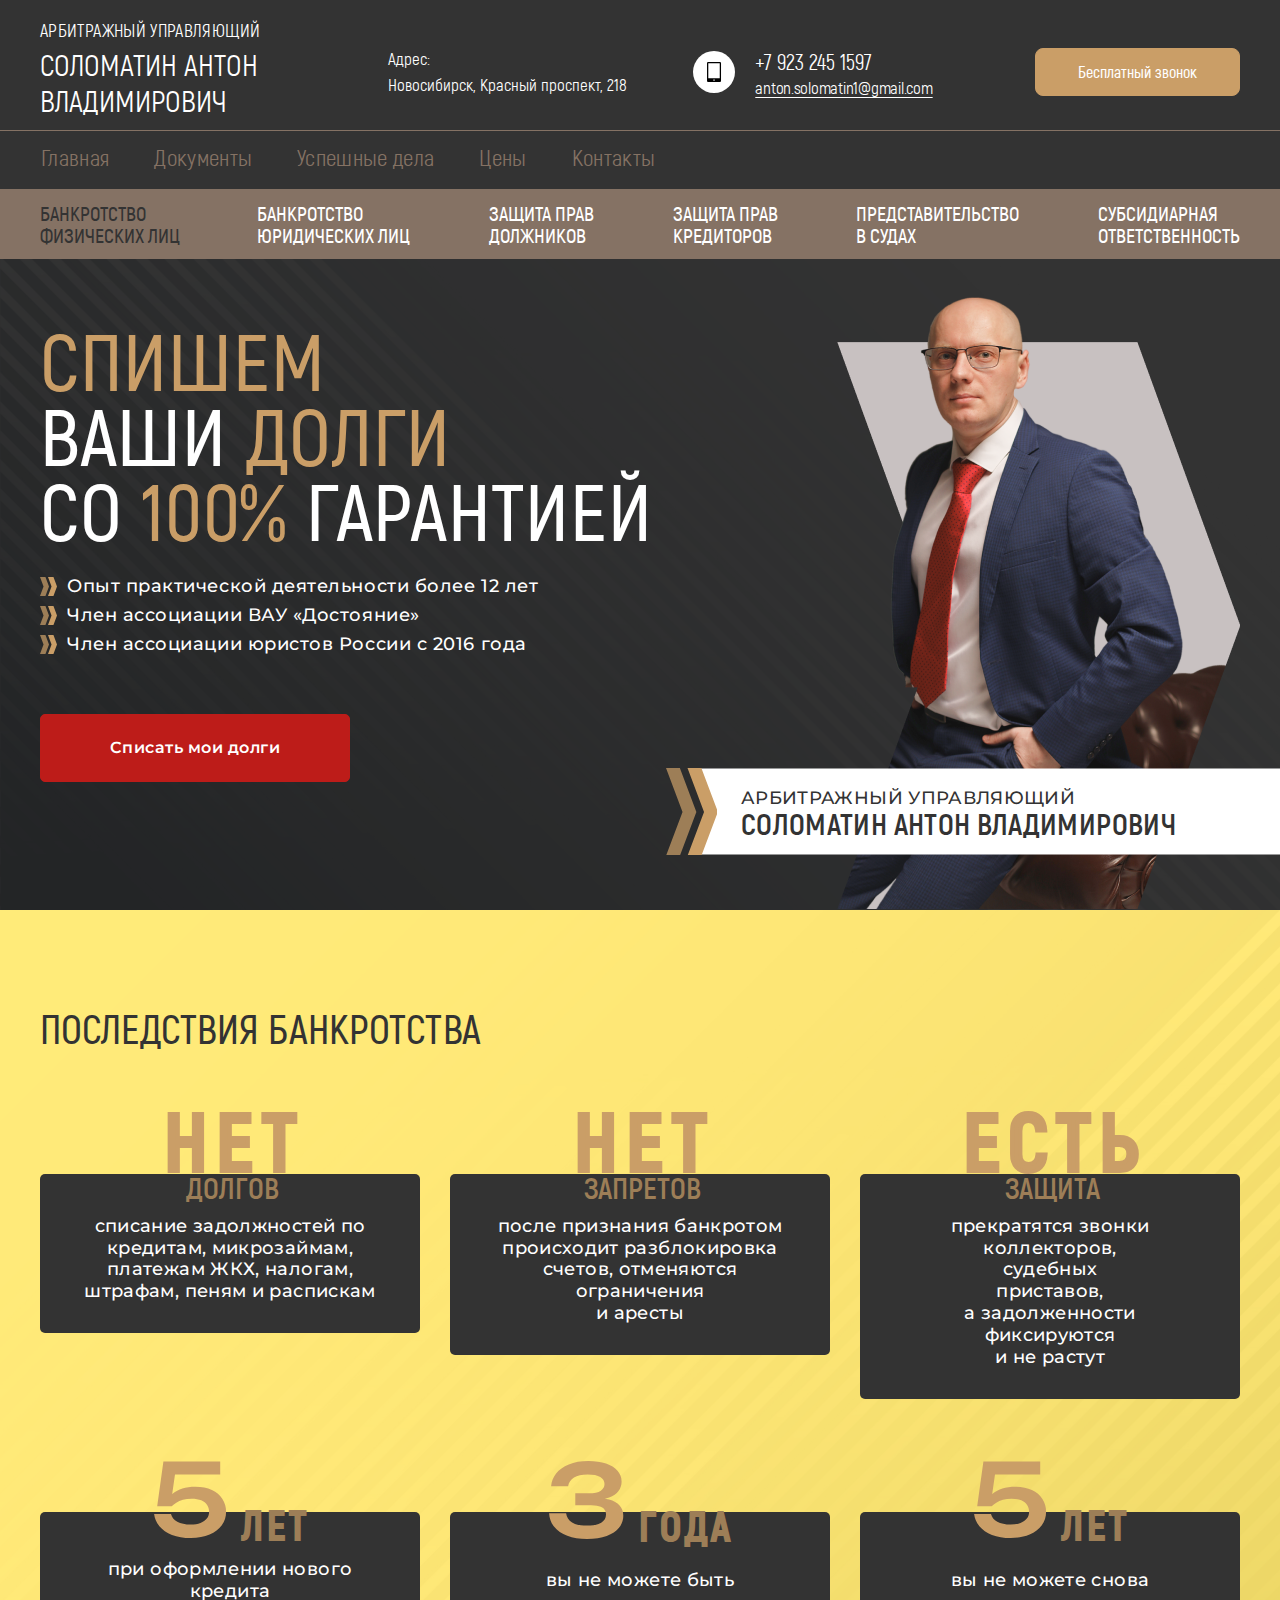
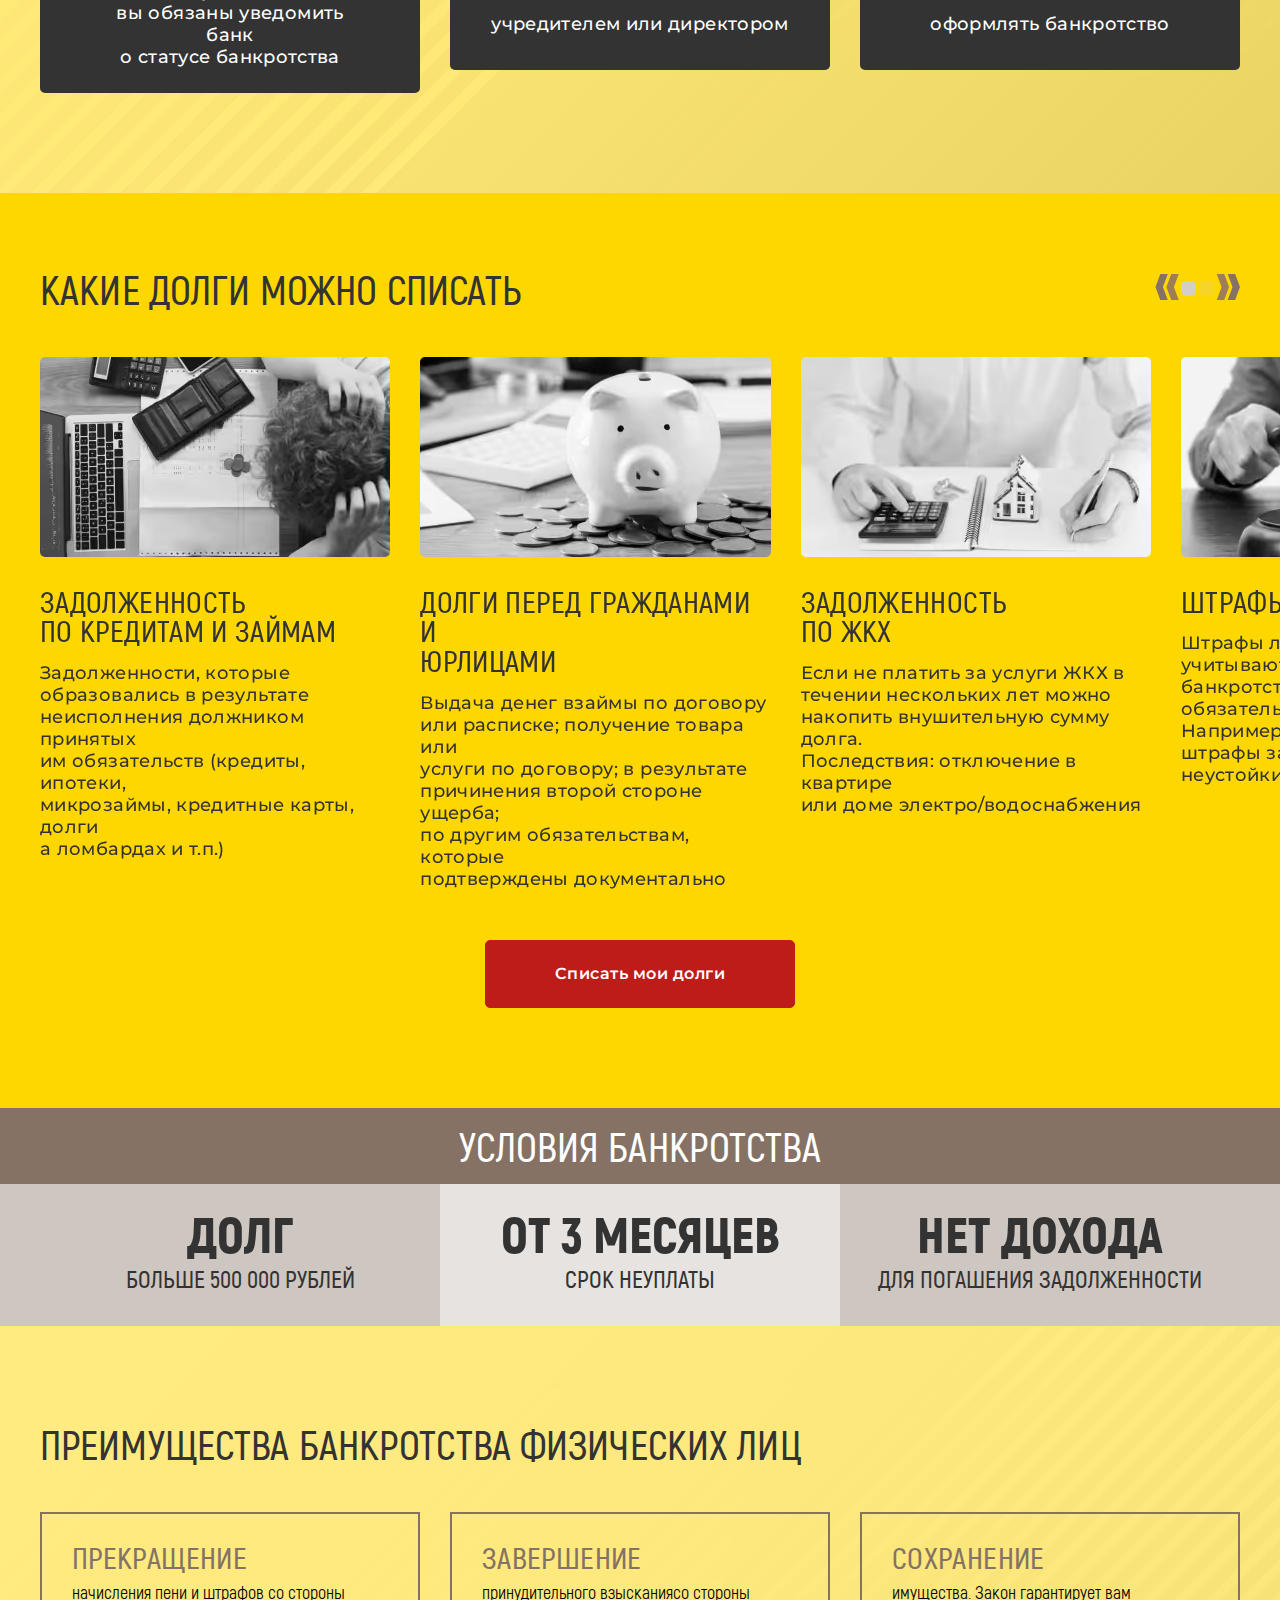
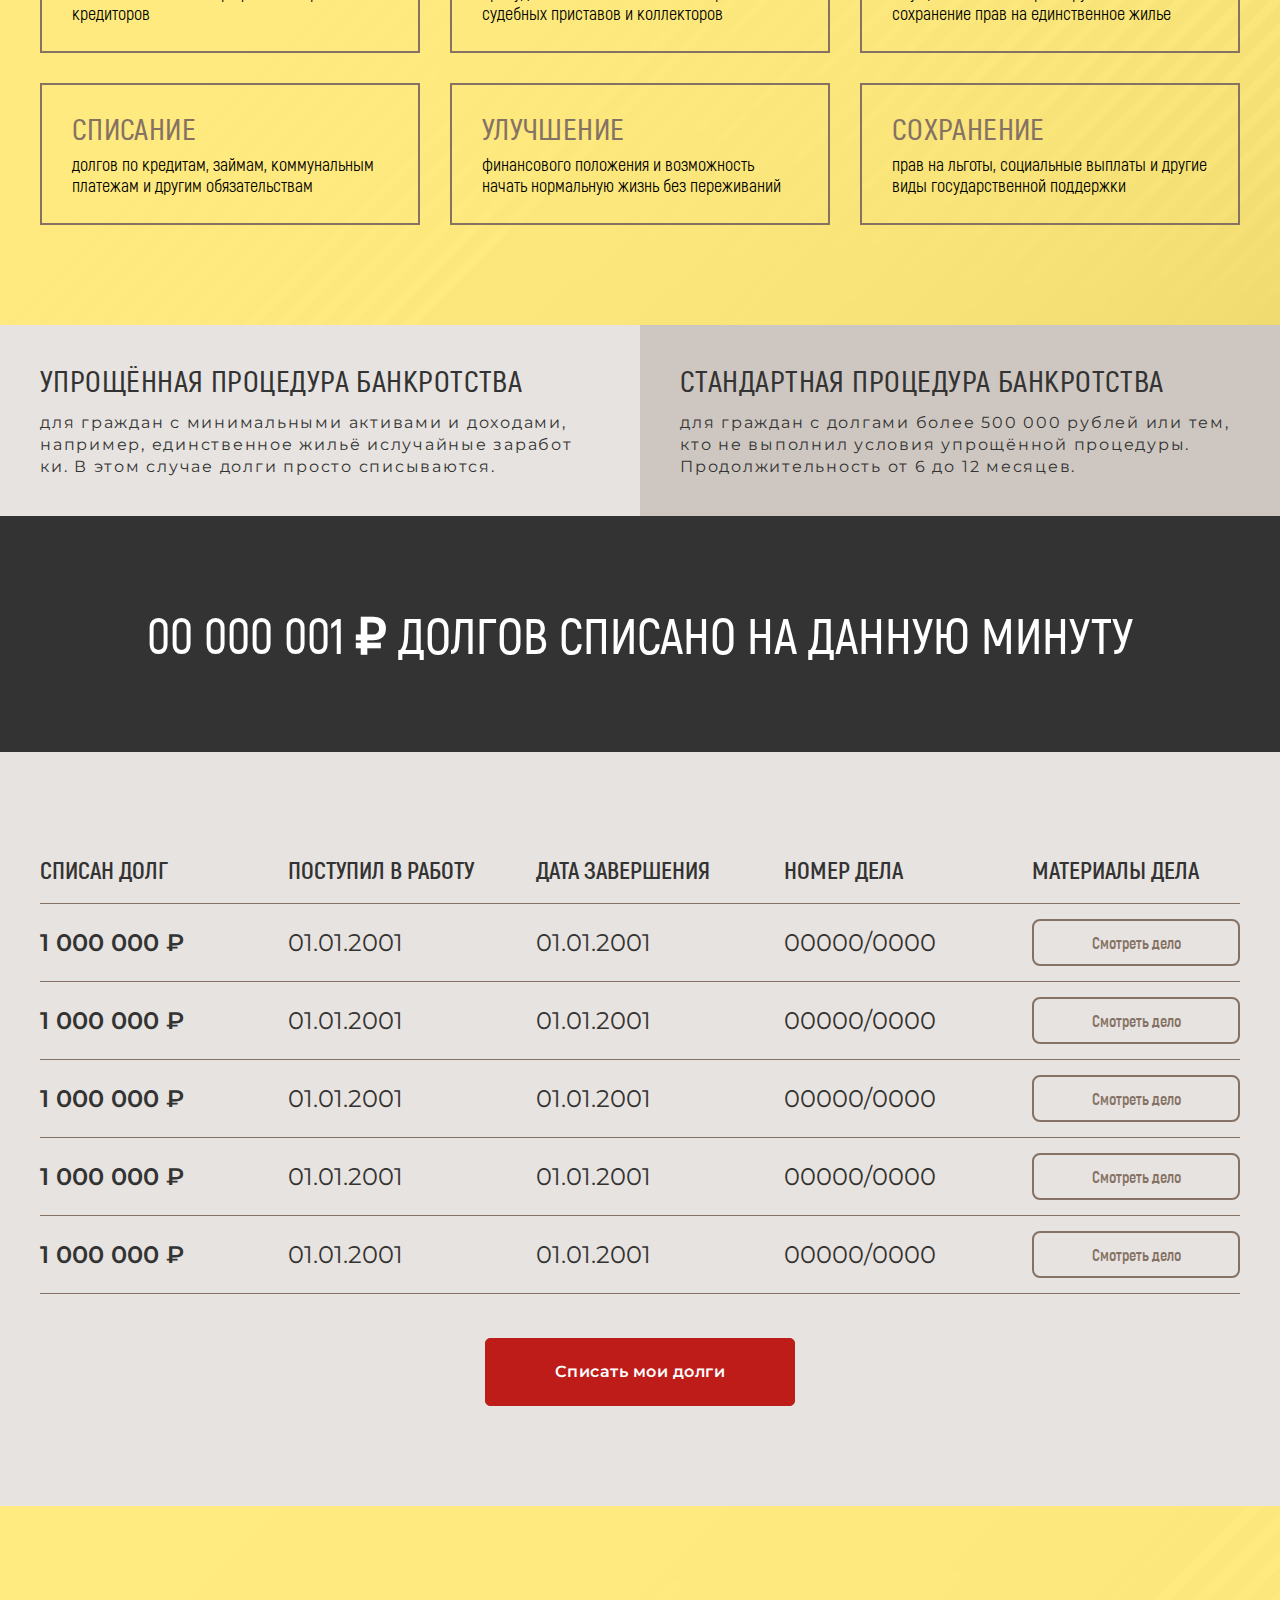
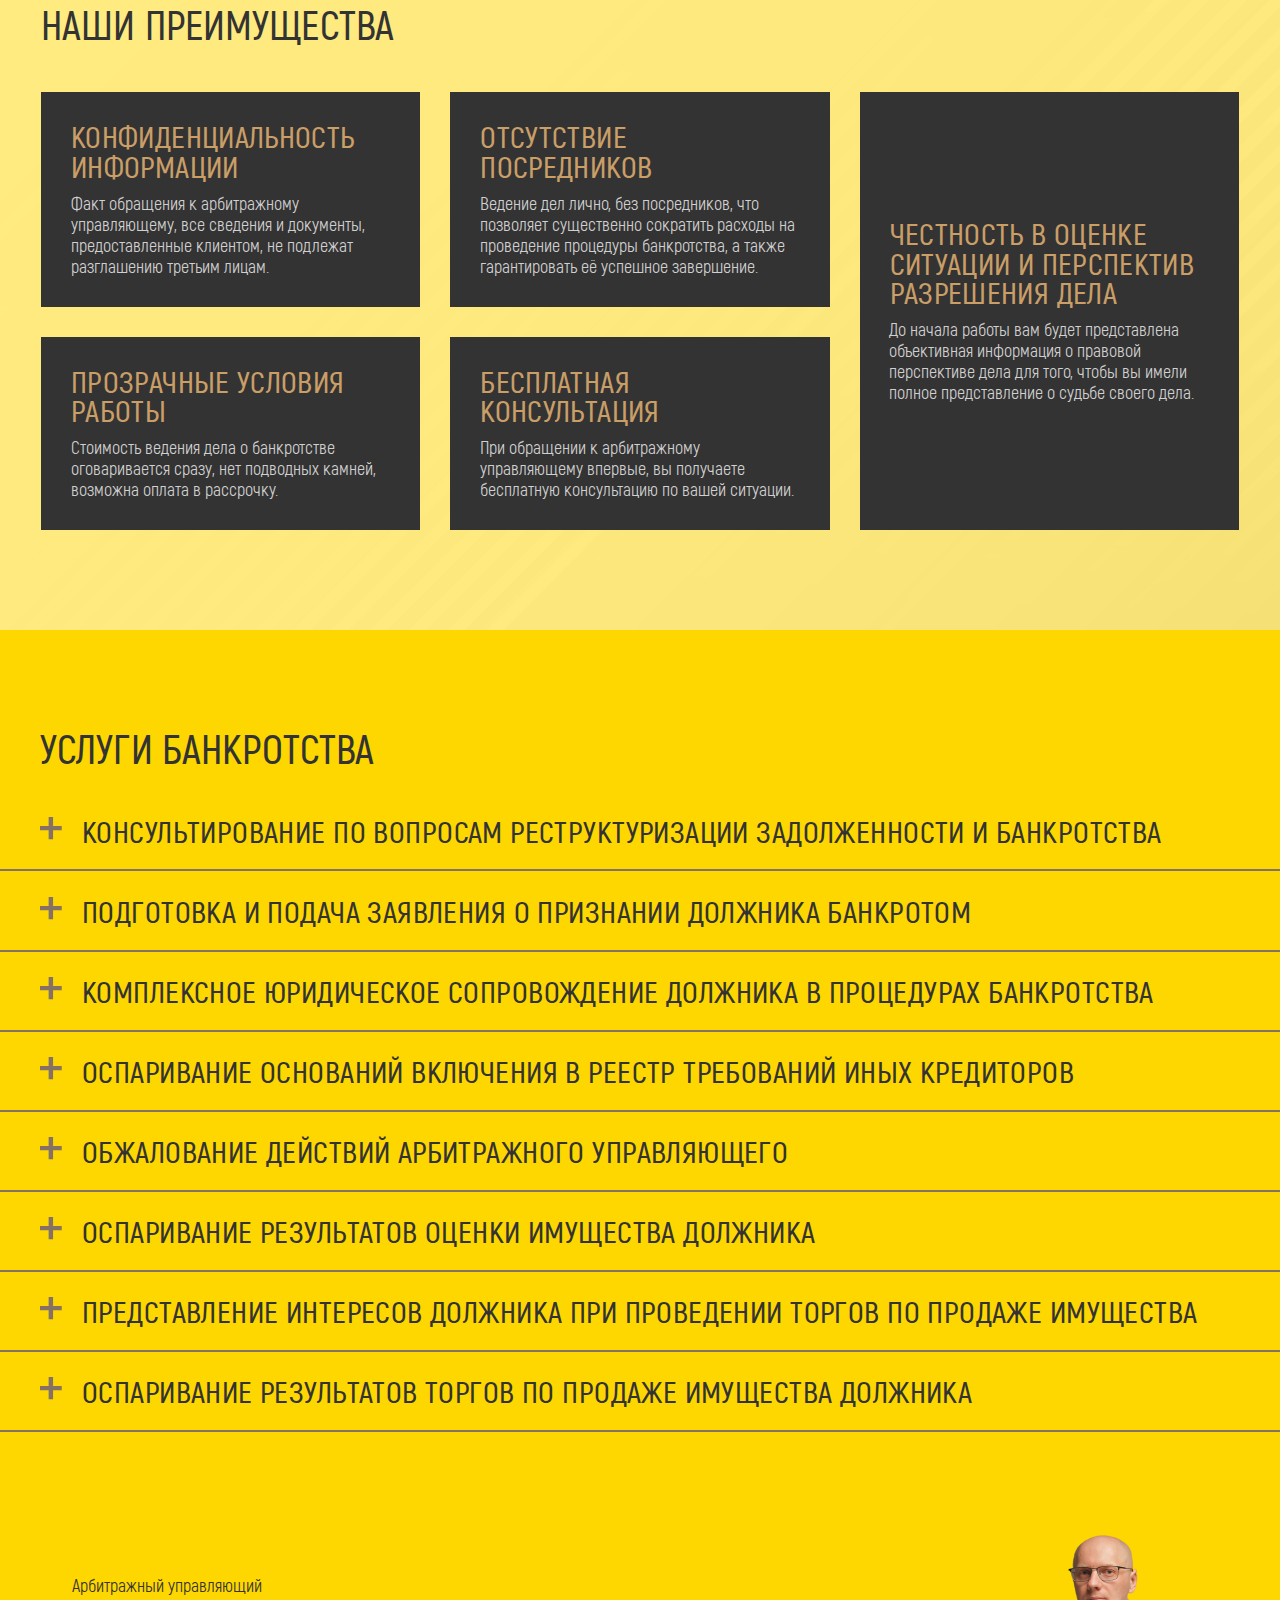
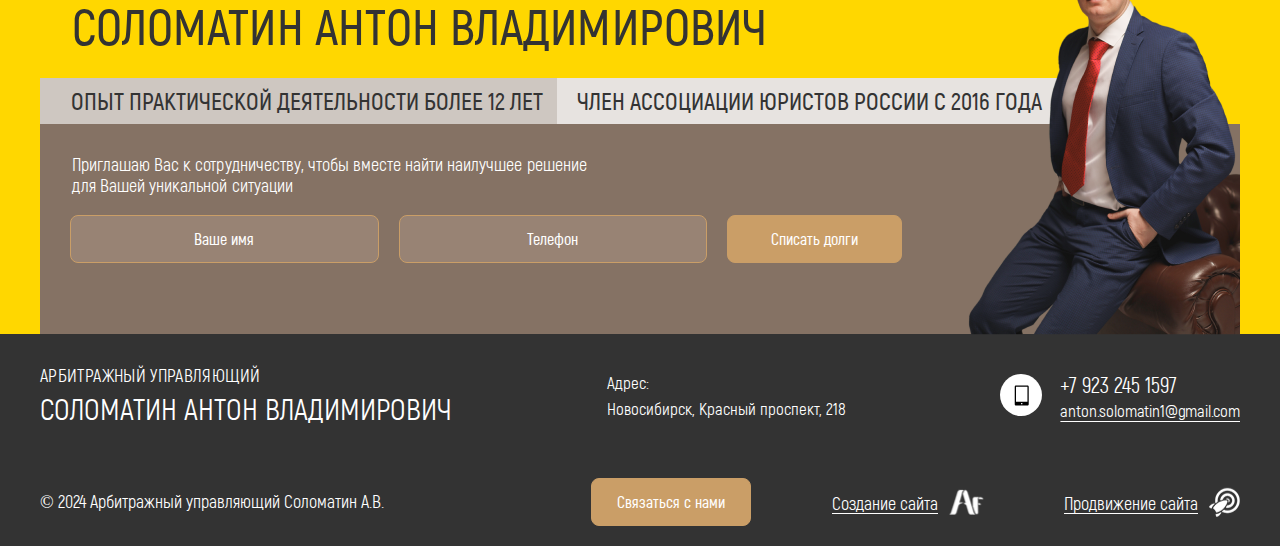
==== commit 8c2b4158: "Add files via upload" ====
--- a/index.html
+++ b/index.html
@@ -15,6 +15,7 @@
     <link rel="stylesheet" href="local/templates/mains/assets/css/media.min.css">
     <script src="local/templates/mains/assets/js/libs.min.js" defer></script>
     <script src="local/templates/mains/assets/js/index.js" type="module"></script>
+    <link rel="stylesheet" href="local/templates/mains/assets/css/bg.css">
 </head>
 
 <body>
@@ -842,7 +843,7 @@
             </form>
         </div>
         <picture class="footer__decor" data-da=".footer__body, 568, first">
-            <source srcset="local/templates/mains/assets/images/man-footer-min.png" media="(max-width: 460px)">
+            <!-- <source srcset="local/templates/mains/assets/images/man-footer-min.png" media="(max-width: 460px)"> -->
             <img src="local/templates/mains/assets/images/man-footer.png" alt="">
         </picture>
     </div>
--- a/local/templates/mains/assets/css/style.min.css
+++ b/local/templates/mains/assets/css/style.min.css
@@ -1 +1 @@
-@import"https://fonts.googleapis.com/css2?family=Montserrat:ital,wght@0,100..900;1,100..900&display=swap";:root{--font-family-main: "Akrobat";--font-family-second: "Montserrat", sans-serif;--color-brown: rgba(189, 28, 25, 1);--color-white: rgba(255, 255, 255, 1);--color-accent: rgba(202, 158, 103, 1);--color-dark: rgba(51, 51, 51, 1);--color-border: rgba(133, 114, 100, 1);--container-size: 1200px;--container-padding: 15px;--radius: 5px;--transition-color: color 300ms ease}@font-face{font-family:"Akrobat";src:url("../fonts/Akrobat-Black.eot");src:url("../fonts/Akrobat-Black.eot?#iefix") format("embedded-opentype"),url("../fonts/Akrobat-Black.woff2") format("woff2"),url("../fonts/Akrobat-Black.woff") format("woff"),url("../fonts/Akrobat-Black.ttf") format("truetype");font-weight:900;font-style:normal;font-display:swap}@font-face{font-family:"Akrobat";src:url("../fonts/Akrobat-SemiBold.eot");src:url("../fonts/Akrobat-SemiBold.eot?#iefix") format("embedded-opentype"),url("../fonts/Akrobat-SemiBold.woff2") format("woff2"),url("../fonts/Akrobat-SemiBold.woff") format("woff"),url("../fonts/Akrobat-SemiBold.ttf") format("truetype");font-weight:600;font-style:normal;font-display:swap}@font-face{font-family:"Akrobat";src:url("../fonts/Akrobat-Bold.eot");src:url("../fonts/Akrobat-Bold.eot?#iefix") format("embedded-opentype"),url("../fonts/Akrobat-Bold.woff2") format("woff2"),url("../fonts/Akrobat-Bold.woff") format("woff"),url("../fonts/Akrobat-Bold.ttf") format("truetype");font-weight:bold;font-style:normal;font-display:swap}@font-face{font-family:"Akrobat";src:url("../fonts/Akrobat-Light.eot");src:url("../fonts/Akrobat-Light.eot?#iefix") format("embedded-opentype"),url("../fonts/Akrobat-Light.woff2") format("woff2"),url("../fonts/Akrobat-Light.woff") format("woff"),url("../fonts/Akrobat-Light.ttf") format("truetype");font-weight:300;font-style:normal;font-display:swap}@font-face{font-family:"Akrobat";src:url("../fonts/Akrobat-Black_1.eot");src:url("../fonts/Akrobat-Black_1.eot?#iefix") format("embedded-opentype"),url("../fonts/Akrobat-Black_1.woff2") format("woff2"),url("../fonts/Akrobat-Black_1.woff") format("woff"),url("../fonts/Akrobat-Black_1.ttf") format("truetype");font-weight:900;font-style:normal;font-display:swap}@font-face{font-family:"Akrobat";src:url("../fonts/Akrobat-Regular.eot");src:url("../fonts/Akrobat-Regular.eot?#iefix") format("embedded-opentype"),url("../fonts/Akrobat-Regular.woff2") format("woff2"),url("../fonts/Akrobat-Regular.woff") format("woff"),url("../fonts/Akrobat-Regular.ttf") format("truetype");font-weight:500;font-style:normal;font-display:swap}@font-face{font-family:"Akrobat";src:url("../fonts/Akrobat-Regular_1.eot");src:url("../fonts/Akrobat-Regular_1.eot?#iefix") format("embedded-opentype"),url("../fonts/Akrobat-Regular_1.woff2") format("woff2"),url("../fonts/Akrobat-Regular_1.woff") format("woff"),url("../fonts/Akrobat-Regular_1.ttf") format("truetype");font-weight:500;font-style:normal;font-display:swap}@font-face{font-family:"Akrobat";src:url("../fonts/Akrobat-ExtraBold.eot");src:url("../fonts/Akrobat-ExtraBold.eot?#iefix") format("embedded-opentype"),url("../fonts/Akrobat-ExtraBold.woff2") format("woff2"),url("../fonts/Akrobat-ExtraBold.woff") format("woff"),url("../fonts/Akrobat-ExtraBold.ttf") format("truetype");font-weight:bold;font-style:normal;font-display:swap}@font-face{font-family:"Akrobat";src:url("../fonts/Akrobat-ExtraBold_1.eot");src:url("../fonts/Akrobat-ExtraBold_1.eot?#iefix") format("embedded-opentype"),url("../fonts/Akrobat-ExtraBold_1.woff2") format("woff2"),url("../fonts/Akrobat-ExtraBold_1.woff") format("woff"),url("../fonts/Akrobat-ExtraBold_1.ttf") format("truetype");font-weight:bold;font-style:normal;font-display:swap}@font-face{font-family:"Akrobat";src:url("../fonts/Akrobat-Black_2.eot");src:url("../fonts/Akrobat-Black_2.eot?#iefix") format("embedded-opentype"),url("../fonts/Akrobat-Black_2.woff2") format("woff2"),url("../fonts/Akrobat-Black_2.woff") format("woff"),url("../fonts/Akrobat-Black_2.ttf") format("truetype");font-weight:900;font-style:normal;font-display:swap}@font-face{font-family:"Akrobat";src:url("../fonts/Akrobat-Bold_1.eot");src:url("../fonts/Akrobat-Bold_1.eot?#iefix") format("embedded-opentype"),url("../fonts/Akrobat-Bold_1.woff2") format("woff2"),url("../fonts/Akrobat-Bold_1.woff") format("woff"),url("../fonts/Akrobat-Bold_1.ttf") format("truetype");font-weight:bold;font-style:normal;font-display:swap}@font-face{font-family:"Akrobat";src:url("../fonts/Akrobat-SemiBold_1.eot");src:url("../fonts/Akrobat-SemiBold_1.eot?#iefix") format("embedded-opentype"),url("../fonts/Akrobat-SemiBold_1.woff2") format("woff2"),url("../fonts/Akrobat-SemiBold_1.woff") format("woff"),url("../fonts/Akrobat-SemiBold_1.ttf") format("truetype");font-weight:600;font-style:normal;font-display:swap}@font-face{font-family:"Akrobat";src:url("../fonts/Akrobat-ExtraLight.eot");src:url("../fonts/Akrobat-ExtraLight.eot?#iefix") format("embedded-opentype"),url("../fonts/Akrobat-ExtraLight.woff2") format("woff2"),url("../fonts/Akrobat-ExtraLight.woff") format("woff"),url("../fonts/Akrobat-ExtraLight.ttf") format("truetype");font-weight:200;font-style:normal;font-display:swap}@font-face{font-family:"Akrobat";src:url("../fonts/Akrobat-Regular_2.eot");src:url("../fonts/Akrobat-Regular_2.eot?#iefix") format("embedded-opentype"),url("../fonts/Akrobat-Regular_2.woff2") format("woff2"),url("../fonts/Akrobat-Regular_2.woff") format("woff"),url("../fonts/Akrobat-Regular_2.ttf") format("truetype");font-weight:500;font-style:normal;font-display:swap}@font-face{font-family:"Akrobat";src:url("../fonts/Akrobat-ExtraBold_2.eot");src:url("../fonts/Akrobat-ExtraBold_2.eot?#iefix") format("embedded-opentype"),url("../fonts/Akrobat-ExtraBold_2.woff2") format("woff2"),url("../fonts/Akrobat-ExtraBold_2.woff") format("woff"),url("../fonts/Akrobat-ExtraBold_2.ttf") format("truetype");font-weight:bold;font-style:normal;font-display:swap}@font-face{font-family:"Akrobat";src:url("../fonts/Akrobat-Bold_2.eot");src:url("../fonts/Akrobat-Bold_2.eot?#iefix") format("embedded-opentype"),url("../fonts/Akrobat-Bold_2.woff2") format("woff2"),url("../fonts/Akrobat-Bold_2.woff") format("woff"),url("../fonts/Akrobat-Bold_2.ttf") format("truetype");font-weight:bold;font-style:normal;font-display:swap}@font-face{font-family:"Akrobat";src:url("../fonts/Akrobat-ExtraLight_1.eot");src:url("../fonts/Akrobat-ExtraLight_1.eot?#iefix") format("embedded-opentype"),url("../fonts/Akrobat-ExtraLight_1.woff2") format("woff2"),url("../fonts/Akrobat-ExtraLight_1.woff") format("woff"),url("../fonts/Akrobat-ExtraLight_1.ttf") format("truetype");font-weight:200;font-style:normal;font-display:swap}@font-face{font-family:"Akrobat";src:url("../fonts/Akrobat-ExtraLight_2.eot");src:url("../fonts/Akrobat-ExtraLight_2.eot?#iefix") format("embedded-opentype"),url("../fonts/Akrobat-ExtraLight_2.woff2") format("woff2"),url("../fonts/Akrobat-ExtraLight_2.woff") format("woff"),url("../fonts/Akrobat-ExtraLight_2.ttf") format("truetype");font-weight:200;font-style:normal;font-display:swap}@font-face{font-family:"Akrobat";src:url("../fonts/Akrobat-SemiBold_2.eot");src:url("../fonts/Akrobat-SemiBold_2.eot?#iefix") format("embedded-opentype"),url("../fonts/Akrobat-SemiBold_2.woff2") format("woff2"),url("../fonts/Akrobat-SemiBold_2.woff") format("woff"),url("../fonts/Akrobat-SemiBold_2.ttf") format("truetype");font-weight:600;font-style:normal;font-display:swap}@font-face{font-family:"Akrobat";src:url("../fonts/Akrobat-Light_1.eot");src:url("../fonts/Akrobat-Light_1.eot?#iefix") format("embedded-opentype"),url("../fonts/Akrobat-Light_1.woff2") format("woff2"),url("../fonts/Akrobat-Light_1.woff") format("woff"),url("../fonts/Akrobat-Light_1.ttf") format("truetype");font-weight:300;font-style:normal;font-display:swap}@font-face{font-family:"Akrobat";src:url("../fonts/Akrobat-Light_2.eot");src:url("../fonts/Akrobat-Light_2.eot?#iefix") format("embedded-opentype"),url("../fonts/Akrobat-Light_2.woff2") format("woff2"),url("../fonts/Akrobat-Light_2.woff") format("woff"),url("../fonts/Akrobat-Light_2.ttf") format("truetype");font-weight:300;font-style:normal;font-display:swap}@font-face{font-family:"Akrobat";src:url("../fonts/Akrobat-Thin.eot");src:url("../fonts/Akrobat-Thin.eot?#iefix") format("embedded-opentype"),url("../fonts/Akrobat-Thin.woff2") format("woff2"),url("../fonts/Akrobat-Thin.woff") format("woff"),url("../fonts/Akrobat-Thin.ttf") format("truetype");font-weight:100;font-style:normal;font-display:swap}@font-face{font-family:"Akrobat";src:url("../fonts/Akrobat-Thin_1.eot");src:url("../fonts/Akrobat-Thin_1.eot?#iefix") format("embedded-opentype"),url("../fonts/Akrobat-Thin_1.woff2") format("woff2"),url("../fonts/Akrobat-Thin_1.woff") format("woff"),url("../fonts/Akrobat-Thin_1.ttf") format("truetype");font-weight:100;font-style:normal;font-display:swap}@font-face{font-family:"Akrobat";src:url("../fonts/Akrobat-Thin_2.eot");src:url("../fonts/Akrobat-Thin_2.eot?#iefix") format("embedded-opentype"),url("../fonts/Akrobat-Thin_2.woff2") format("woff2"),url("../fonts/Akrobat-Thin_2.woff") format("woff"),url("../fonts/Akrobat-Thin_2.ttf") format("truetype");font-weight:100;font-style:normal;font-display:swap}html{box-sizing:border-box}*,*::after,*::before{box-sizing:inherit}ul[class],ol[class]{padding:0}body,h1,h2,h3,h4,h5,h6,p,ul,ol,li,figure,figcaption,blockquote,dl,dd{margin:0}ul[class]{list-style:none}img{max-width:100%;display:block}input,button,textarea,select{font:inherit}a{text-decoration:none}@font-face{font-family:swiper-icons;src:url("data:application/font-woff;charset=utf-8;base64, [base64]//wADZ2x5ZgAAAywAAADMAAAD2MHtryVoZWFkAAABbAAAADAAAAA2E2+eoWhoZWEAAAGcAAAAHwAAACQC9gDzaG10eAAAAigAAAAZAAAArgJkABFsb2NhAAAC0AAAAFoAAABaFQAUGG1heHAAAAG8AAAAHwAAACAAcABAbmFtZQAAA/gAAAE5AAACXvFdBwlwb3N0AAAFNAAAAGIAAACE5s74hXjaY2BkYGAAYpf5Hu/j+W2+MnAzMYDAzaX6QjD6/4//Bxj5GA8AuRwMYGkAPywL13jaY2BkYGA88P8Agx4j+/8fQDYfA1AEBWgDAIB2BOoAeNpjYGRgYNBh4GdgYgABEMnIABJzYNADCQAACWgAsQB42mNgYfzCOIGBlYGB0YcxjYGBwR1Kf2WQZGhhYGBiYGVmgAFGBiQQkOaawtDAoMBQxXjg/wEGPcYDDA4wNUA2CCgwsAAAO4EL6gAAeNpj2M0gyAACqxgGNWBkZ2D4/wMA+xkDdgAAAHjaY2BgYGaAYBkGRgYQiAHyGMF8FgYHIM3DwMHABGQrMOgyWDLEM1T9/w8UBfEMgLzE////P/5//f/V/xv+r4eaAAeMbAxwIUYmIMHEgKYAYjUcsDAwsLKxc3BycfPw8jEQA/[base64]/uznmfPFBNODM2K7MTQ45YEAZqGP81AmGGcF3iPqOop0r1SPTaTbVkfUe4HXj97wYE+yNwWYxwWu4v1ugWHgo3S1XdZEVqWM7ET0cfnLGxWfkgR42o2PvWrDMBSFj/IHLaF0zKjRgdiVMwScNRAoWUoH78Y2icB/yIY09An6AH2Bdu/UB+yxopYshQiEvnvu0dURgDt8QeC8PDw7Fpji3fEA4z/PEJ6YOB5hKh4dj3EvXhxPqH/SKUY3rJ7srZ4FZnh1PMAtPhwP6fl2PMJMPDgeQ4rY8YT6Gzao0eAEA409DuggmTnFnOcSCiEiLMgxCiTI6Cq5DZUd3Qmp10vO0LaLTd2cjN4fOumlc7lUYbSQcZFkutRG7g6JKZKy0RmdLY680CDnEJ+UMkpFFe1RN7nxdVpXrC4aTtnaurOnYercZg2YVmLN/d/gczfEimrE/fs/bOuq29Zmn8tloORaXgZgGa78yO9/cnXm2BpaGvq25Dv9S4E9+5SIc9PqupJKhYFSSl47+Qcr1mYNAAAAeNptw0cKwkAAAMDZJA8Q7OUJvkLsPfZ6zFVERPy8qHh2YER+3i/BP83vIBLLySsoKimrqKqpa2hp6+jq6RsYGhmbmJqZSy0sraxtbO3sHRydnEMU4uR6yx7JJXveP7WrDycAAAAAAAH//wACeNpjYGRgYOABYhkgZgJCZgZNBkYGLQZtIJsFLMYAAAw3ALgAeNolizEKgDAQBCchRbC2sFER0YD6qVQiBCv/H9ezGI6Z5XBAw8CBK/m5iQQVauVbXLnOrMZv2oLdKFa8Pjuru2hJzGabmOSLzNMzvutpB3N42mNgZGBg4GKQYzBhYMxJLMlj4GBgAYow/P/PAJJhLM6sSoWKfWCAAwDAjgbRAAB42mNgYGBkAIIbCZo5IPrmUn0hGA0AO8EFTQAA");font-weight:400;font-style:normal}:root{--swiper-theme-color:#007aff}:host{position:relative;display:block;margin-left:auto;margin-right:auto;z-index:1}.swiper{margin-left:auto;margin-right:auto;position:relative;overflow:hidden;list-style:none;padding:0;z-index:1;display:block}.swiper-vertical>.swiper-wrapper{-webkit-box-orient:vertical;-webkit-box-direction:normal;-webkit-flex-direction:column;-ms-flex-direction:column;flex-direction:column}.swiper-wrapper{position:relative;width:100%;height:100%;z-index:1;display:-webkit-box;display:-webkit-flex;display:-ms-flexbox;display:flex;-webkit-transition-property:-webkit-transform;transition-property:-webkit-transform;transition-property:transform;transition-property:transform, -webkit-transform;-webkit-transition-timing-function:var(--swiper-wrapper-transition-timing-function, initial);transition-timing-function:var(--swiper-wrapper-transition-timing-function, initial);box-sizing:content-box}.swiper-android .swiper-slide,.swiper-ios .swiper-slide,.swiper-wrapper{-webkit-transform:translate3d(0px, 0, 0);transform:translate3d(0px, 0, 0)}.swiper-horizontal{-ms-touch-action:pan-y;touch-action:pan-y}.swiper-vertical{-ms-touch-action:pan-x;touch-action:pan-x}.swiper-slide{-webkit-flex-shrink:0;-ms-flex-negative:0;flex-shrink:0;width:100%;height:100%;position:relative;-webkit-transition-property:-webkit-transform;transition-property:-webkit-transform;transition-property:transform;transition-property:transform, -webkit-transform;display:block}.swiper-slide-invisible-blank{visibility:hidden}.swiper-autoheight,.swiper-autoheight .swiper-slide{height:auto}.swiper-autoheight .swiper-wrapper{-webkit-box-align:start;-webkit-align-items:flex-start;-ms-flex-align:start;align-items:flex-start;-webkit-transition-property:height,-webkit-transform;transition-property:height,-webkit-transform;transition-property:transform,height;transition-property:transform,height,-webkit-transform}.swiper-backface-hidden .swiper-slide{-webkit-transform:translateZ(0);transform:translateZ(0);-webkit-backface-visibility:hidden;backface-visibility:hidden}.swiper-3d.swiper-css-mode .swiper-wrapper{-webkit-perspective:1200px;perspective:1200px}.swiper-3d .swiper-wrapper{-webkit-transform-style:preserve-3d;transform-style:preserve-3d}.swiper-3d{-webkit-perspective:1200px;perspective:1200px}.swiper-3d .swiper-cube-shadow,.swiper-3d .swiper-slide{-webkit-transform-style:preserve-3d;transform-style:preserve-3d}.swiper-css-mode>.swiper-wrapper{overflow:auto;scrollbar-width:none;-ms-overflow-style:none}.swiper-css-mode>.swiper-wrapper::-webkit-scrollbar{display:none}.swiper-css-mode>.swiper-wrapper>.swiper-slide{scroll-snap-align:start start}.swiper-css-mode.swiper-horizontal>.swiper-wrapper{-webkit-scroll-snap-type:x mandatory;-ms-scroll-snap-type:x mandatory;scroll-snap-type:x mandatory}.swiper-css-mode.swiper-vertical>.swiper-wrapper{-webkit-scroll-snap-type:y mandatory;-ms-scroll-snap-type:y mandatory;scroll-snap-type:y mandatory}.swiper-css-mode.swiper-free-mode>.swiper-wrapper{-webkit-scroll-snap-type:none;-ms-scroll-snap-type:none;scroll-snap-type:none}.swiper-css-mode.swiper-free-mode>.swiper-wrapper>.swiper-slide{scroll-snap-align:none}.swiper-css-mode.swiper-centered>.swiper-wrapper::before{content:"";-webkit-flex-shrink:0;-ms-flex-negative:0;flex-shrink:0;-webkit-box-ordinal-group:10000;-webkit-order:9999;-ms-flex-order:9999;order:9999}.swiper-css-mode.swiper-centered>.swiper-wrapper>.swiper-slide{scroll-snap-align:center center;scroll-snap-stop:always}.swiper-css-mode.swiper-centered.swiper-horizontal>.swiper-wrapper>.swiper-slide:first-child{-webkit-margin-start:var(--swiper-centered-offset-before);margin-inline-start:var(--swiper-centered-offset-before)}.swiper-css-mode.swiper-centered.swiper-horizontal>.swiper-wrapper::before{height:100%;min-height:1px;width:var(--swiper-centered-offset-after)}.swiper-css-mode.swiper-centered.swiper-vertical>.swiper-wrapper>.swiper-slide:first-child{-webkit-margin-before:var(--swiper-centered-offset-before);margin-block-start:var(--swiper-centered-offset-before)}.swiper-css-mode.swiper-centered.swiper-vertical>.swiper-wrapper::before{width:100%;min-width:1px;height:var(--swiper-centered-offset-after)}.swiper-3d .swiper-slide-shadow,.swiper-3d .swiper-slide-shadow-bottom,.swiper-3d .swiper-slide-shadow-left,.swiper-3d .swiper-slide-shadow-right,.swiper-3d .swiper-slide-shadow-top{position:absolute;left:0;top:0;width:100%;height:100%;pointer-events:none;z-index:10}.swiper-3d .swiper-slide-shadow{background:rgba(0, 0, 0, 0.15)}.swiper-3d .swiper-slide-shadow-left{background-image:-webkit-linear-gradient(right, rgba(0, 0, 0, 0.5), rgba(0, 0, 0, 0));background-image:linear-gradient(to left, rgba(0, 0, 0, 0.5), rgba(0, 0, 0, 0))}.swiper-3d .swiper-slide-shadow-right{background-image:-webkit-linear-gradient(left, rgba(0, 0, 0, 0.5), rgba(0, 0, 0, 0));background-image:linear-gradient(to right, rgba(0, 0, 0, 0.5), rgba(0, 0, 0, 0))}.swiper-3d .swiper-slide-shadow-top{background-image:-webkit-linear-gradient(bottom, rgba(0, 0, 0, 0.5), rgba(0, 0, 0, 0));background-image:linear-gradient(to top, rgba(0, 0, 0, 0.5), rgba(0, 0, 0, 0))}.swiper-3d .swiper-slide-shadow-bottom{background-image:-webkit-linear-gradient(top, rgba(0, 0, 0, 0.5), rgba(0, 0, 0, 0));background-image:linear-gradient(to bottom, rgba(0, 0, 0, 0.5), rgba(0, 0, 0, 0))}.swiper-lazy-preloader{width:42px;height:42px;position:absolute;left:50%;top:50%;margin-left:-21px;margin-top:-21px;z-index:10;-webkit-transform-origin:50%;-ms-transform-origin:50%;transform-origin:50%;box-sizing:border-box;border:4px solid var(--swiper-preloader-color, var(--swiper-theme-color));border-radius:50%;border-top-color:transparent}.swiper-watch-progress .swiper-slide-visible .swiper-lazy-preloader,.swiper:not(.swiper-watch-progress) .swiper-lazy-preloader{-webkit-animation:swiper-preloader-spin 1s infinite linear;animation:swiper-preloader-spin 1s infinite linear}.swiper-lazy-preloader-white{--swiper-preloader-color:#fff}.swiper-lazy-preloader-black{--swiper-preloader-color:#000}@-webkit-keyframes swiper-preloader-spin{0%{-webkit-transform:rotate(0deg);transform:rotate(0deg)}100%{-webkit-transform:rotate(360deg);transform:rotate(360deg)}}@keyframes swiper-preloader-spin{0%{-webkit-transform:rotate(0deg);transform:rotate(0deg)}100%{-webkit-transform:rotate(360deg);transform:rotate(360deg)}}.swiper-virtual .swiper-slide{-webkit-backface-visibility:hidden;-webkit-transform:translateZ(0);transform:translateZ(0)}.swiper-virtual.swiper-css-mode .swiper-wrapper::after{content:"";position:absolute;left:0;top:0;pointer-events:none}.swiper-virtual.swiper-css-mode.swiper-horizontal .swiper-wrapper::after{height:1px;width:var(--swiper-virtual-size)}.swiper-virtual.swiper-css-mode.swiper-vertical .swiper-wrapper::after{width:1px;height:var(--swiper-virtual-size)}:root{--swiper-navigation-size:44px}.swiper-button-next,.swiper-button-prev{position:absolute;top:var(--swiper-navigation-top-offset, 50%);width:calc(var(--swiper-navigation-size)/44*27);height:var(--swiper-navigation-size);margin-top:calc(0px - var(--swiper-navigation-size)/2);z-index:10;cursor:pointer;display:-webkit-box;display:-webkit-flex;display:-ms-flexbox;display:flex;-webkit-box-align:center;-webkit-align-items:center;-ms-flex-align:center;align-items:center;-webkit-box-pack:center;-webkit-justify-content:center;-ms-flex-pack:center;justify-content:center;color:var(--swiper-navigation-color, var(--swiper-theme-color))}.swiper-button-next.swiper-button-disabled,.swiper-button-prev.swiper-button-disabled{opacity:.35;cursor:auto;pointer-events:none}.swiper-button-next.swiper-button-hidden,.swiper-button-prev.swiper-button-hidden{opacity:0;cursor:auto;pointer-events:none}.swiper-navigation-disabled .swiper-button-next,.swiper-navigation-disabled .swiper-button-prev{display:none !important}.swiper-button-next svg,.swiper-button-prev svg{width:100%;height:100%;object-fit:contain;-webkit-transform-origin:center;-ms-transform-origin:center;transform-origin:center}.swiper-rtl .swiper-button-next svg,.swiper-rtl .swiper-button-prev svg{-webkit-transform:rotate(180deg);-ms-transform:rotate(180deg);transform:rotate(180deg)}.swiper-button-prev,.swiper-rtl .swiper-button-next{left:var(--swiper-navigation-sides-offset, 10px);right:auto}.swiper-button-next,.swiper-rtl .swiper-button-prev{right:var(--swiper-navigation-sides-offset, 10px);left:auto}.swiper-button-lock{display:none}.swiper-button-next:after,.swiper-button-prev:after{font-family:swiper-icons;font-size:var(--swiper-navigation-size);text-transform:none !important;letter-spacing:0;font-variant:initial;line-height:1}.swiper-button-prev:after,.swiper-rtl .swiper-button-next:after{content:"prev"}.swiper-button-next,.swiper-rtl .swiper-button-prev{right:var(--swiper-navigation-sides-offset, 10px);left:auto}.swiper-button-next:after,.swiper-rtl .swiper-button-prev:after{content:"next"}.swiper-pagination{position:absolute;text-align:center;-webkit-transition:.3s opacity;transition:.3s opacity;-webkit-transform:translate3d(0, 0, 0);transform:translate3d(0, 0, 0);z-index:10}.swiper-pagination.swiper-pagination-hidden{opacity:0}.swiper-pagination-disabled>.swiper-pagination,.swiper-pagination.swiper-pagination-disabled{display:none !important}.swiper-horizontal>.swiper-pagination-bullets,.swiper-pagination-bullets.swiper-pagination-horizontal,.swiper-pagination-custom,.swiper-pagination-fraction{bottom:var(--swiper-pagination-bottom, 8px);top:var(--swiper-pagination-top, auto);left:0;width:100%}.swiper-pagination-bullets-dynamic{overflow:hidden;font-size:0}.swiper-pagination-bullets-dynamic .swiper-pagination-bullet{-webkit-transform:scale(0.33);-ms-transform:scale(0.33);transform:scale(0.33);position:relative}.swiper-pagination-bullets-dynamic .swiper-pagination-bullet-active{-webkit-transform:scale(1);-ms-transform:scale(1);transform:scale(1)}.swiper-pagination-bullets-dynamic .swiper-pagination-bullet-active-main{-webkit-transform:scale(1);-ms-transform:scale(1);transform:scale(1)}.swiper-pagination-bullets-dynamic .swiper-pagination-bullet-active-prev{-webkit-transform:scale(0.66);-ms-transform:scale(0.66);transform:scale(0.66)}.swiper-pagination-bullets-dynamic .swiper-pagination-bullet-active-prev-prev{-webkit-transform:scale(0.33);-ms-transform:scale(0.33);transform:scale(0.33)}.swiper-pagination-bullets-dynamic .swiper-pagination-bullet-active-next{-webkit-transform:scale(0.66);-ms-transform:scale(0.66);transform:scale(0.66)}.swiper-pagination-bullets-dynamic .swiper-pagination-bullet-active-next-next{-webkit-transform:scale(0.33);-ms-transform:scale(0.33);transform:scale(0.33)}.swiper-pagination-bullet{width:var(--swiper-pagination-bullet-width, var(--swiper-pagination-bullet-size, 8px));height:var(--swiper-pagination-bullet-height, var(--swiper-pagination-bullet-size, 8px));display:inline-block;border-radius:var(--swiper-pagination-bullet-border-radius, 50%);background:var(--swiper-pagination-bullet-inactive-color, #000);opacity:var(--swiper-pagination-bullet-inactive-opacity, 0.2)}button.swiper-pagination-bullet{border:none;margin:0;padding:0;box-shadow:none;-webkit-appearance:none;-moz-appearance:none;appearance:none}.swiper-pagination-clickable .swiper-pagination-bullet{cursor:pointer}.swiper-pagination-bullet:only-child{display:none !important}.swiper-pagination-bullet-active{opacity:var(--swiper-pagination-bullet-opacity, 1);background:var(--swiper-pagination-color, var(--swiper-theme-color))}.swiper-pagination-vertical.swiper-pagination-bullets,.swiper-vertical>.swiper-pagination-bullets{right:var(--swiper-pagination-right, 8px);left:var(--swiper-pagination-left, auto);top:50%;-webkit-transform:translate3d(0px, -50%, 0);transform:translate3d(0px, -50%, 0)}.swiper-pagination-vertical.swiper-pagination-bullets .swiper-pagination-bullet,.swiper-vertical>.swiper-pagination-bullets .swiper-pagination-bullet{margin:var(--swiper-pagination-bullet-vertical-gap, 6px) 0;display:block}.swiper-pagination-vertical.swiper-pagination-bullets.swiper-pagination-bullets-dynamic,.swiper-vertical>.swiper-pagination-bullets.swiper-pagination-bullets-dynamic{top:50%;-webkit-transform:translateY(-50%);-ms-transform:translateY(-50%);transform:translateY(-50%);width:8px}.swiper-pagination-vertical.swiper-pagination-bullets.swiper-pagination-bullets-dynamic .swiper-pagination-bullet,.swiper-vertical>.swiper-pagination-bullets.swiper-pagination-bullets-dynamic .swiper-pagination-bullet{display:inline-block;-webkit-transition:.2s transform,.2s top;transition:.2s transform,.2s top}.swiper-horizontal>.swiper-pagination-bullets .swiper-pagination-bullet,.swiper-pagination-horizontal.swiper-pagination-bullets .swiper-pagination-bullet{margin:0 var(--swiper-pagination-bullet-horizontal-gap, 4px)}.swiper-horizontal>.swiper-pagination-bullets.swiper-pagination-bullets-dynamic,.swiper-pagination-horizontal.swiper-pagination-bullets.swiper-pagination-bullets-dynamic{left:50%;-webkit-transform:translateX(-50%);-ms-transform:translateX(-50%);transform:translateX(-50%);white-space:nowrap}.swiper-horizontal>.swiper-pagination-bullets.swiper-pagination-bullets-dynamic .swiper-pagination-bullet,.swiper-pagination-horizontal.swiper-pagination-bullets.swiper-pagination-bullets-dynamic .swiper-pagination-bullet{-webkit-transition:.2s transform,.2s left;transition:.2s transform,.2s left}.swiper-horizontal.swiper-rtl>.swiper-pagination-bullets-dynamic .swiper-pagination-bullet{-webkit-transition:.2s transform,.2s right;transition:.2s transform,.2s right}.swiper-pagination-fraction{color:var(--swiper-pagination-fraction-color, inherit)}.swiper-pagination-progressbar{background:var(--swiper-pagination-progressbar-bg-color, rgba(0, 0, 0, 0.25));position:absolute}.swiper-pagination-progressbar .swiper-pagination-progressbar-fill{background:var(--swiper-pagination-color, var(--swiper-theme-color));position:absolute;left:0;top:0;width:100%;height:100%;-webkit-transform:scale(0);-ms-transform:scale(0);transform:scale(0);-webkit-transform-origin:left top;-ms-transform-origin:left top;transform-origin:left top}.swiper-rtl .swiper-pagination-progressbar .swiper-pagination-progressbar-fill{-webkit-transform-origin:right top;-ms-transform-origin:right top;transform-origin:right top}.swiper-horizontal>.swiper-pagination-progressbar,.swiper-pagination-progressbar.swiper-pagination-horizontal,.swiper-pagination-progressbar.swiper-pagination-vertical.swiper-pagination-progressbar-opposite,.swiper-vertical>.swiper-pagination-progressbar.swiper-pagination-progressbar-opposite{width:100%;height:var(--swiper-pagination-progressbar-size, 4px);left:0;top:0}.swiper-horizontal>.swiper-pagination-progressbar.swiper-pagination-progressbar-opposite,.swiper-pagination-progressbar.swiper-pagination-horizontal.swiper-pagination-progressbar-opposite,.swiper-pagination-progressbar.swiper-pagination-vertical,.swiper-vertical>.swiper-pagination-progressbar{width:var(--swiper-pagination-progressbar-size, 4px);height:100%;left:0;top:0}.swiper-pagination-lock{display:none}.swiper-scrollbar{border-radius:var(--swiper-scrollbar-border-radius, 10px);position:relative;-ms-touch-action:none;touch-action:none;background:var(--swiper-scrollbar-bg-color, rgba(0, 0, 0, 0.1))}.swiper-scrollbar-disabled>.swiper-scrollbar,.swiper-scrollbar.swiper-scrollbar-disabled{display:none !important}.swiper-horizontal>.swiper-scrollbar,.swiper-scrollbar.swiper-scrollbar-horizontal{position:absolute;left:var(--swiper-scrollbar-sides-offset, 1%);bottom:var(--swiper-scrollbar-bottom, 4px);top:var(--swiper-scrollbar-top, auto);z-index:50;height:var(--swiper-scrollbar-size, 4px);width:calc(100% - 2*var(--swiper-scrollbar-sides-offset, 1%))}.swiper-scrollbar.swiper-scrollbar-vertical,.swiper-vertical>.swiper-scrollbar{position:absolute;left:var(--swiper-scrollbar-left, auto);right:var(--swiper-scrollbar-right, 4px);top:var(--swiper-scrollbar-sides-offset, 1%);z-index:50;width:var(--swiper-scrollbar-size, 4px);height:calc(100% - 2*var(--swiper-scrollbar-sides-offset, 1%))}.swiper-scrollbar-drag{height:100%;width:100%;position:relative;background:var(--swiper-scrollbar-drag-bg-color, rgba(0, 0, 0, 0.5));border-radius:var(--swiper-scrollbar-border-radius, 10px);left:0;top:0}.swiper-scrollbar-cursor-drag{cursor:move}.swiper-scrollbar-lock{display:none}.swiper-zoom-container{width:100%;height:100%;display:-webkit-box;display:-webkit-flex;display:-ms-flexbox;display:flex;-webkit-box-pack:center;-webkit-justify-content:center;-ms-flex-pack:center;justify-content:center;-webkit-box-align:center;-webkit-align-items:center;-ms-flex-align:center;align-items:center;text-align:center}.swiper-zoom-container>canvas,.swiper-zoom-container>img,.swiper-zoom-container>svg{max-width:100%;max-height:100%;object-fit:contain}.swiper-slide-zoomed{cursor:move;-ms-touch-action:none;touch-action:none}.swiper .swiper-notification{position:absolute;left:0;top:0;pointer-events:none;opacity:0;z-index:-1000}.swiper-free-mode>.swiper-wrapper{-webkit-transition-timing-function:ease-out;transition-timing-function:ease-out;margin:0 auto}.swiper-grid>.swiper-wrapper{-webkit-flex-wrap:wrap;-ms-flex-wrap:wrap;flex-wrap:wrap}.swiper-grid-column>.swiper-wrapper{-webkit-flex-wrap:wrap;-ms-flex-wrap:wrap;flex-wrap:wrap;-webkit-box-orient:vertical;-webkit-box-direction:normal;-webkit-flex-direction:column;-ms-flex-direction:column;flex-direction:column}.swiper-fade.swiper-free-mode .swiper-slide{-webkit-transition-timing-function:ease-out;transition-timing-function:ease-out}.swiper-fade .swiper-slide{pointer-events:none;-webkit-transition-property:opacity;transition-property:opacity}.swiper-fade .swiper-slide .swiper-slide{pointer-events:none}.swiper-fade .swiper-slide-active{pointer-events:auto}.swiper-fade .swiper-slide-active .swiper-slide-active{pointer-events:auto}.swiper-cube{overflow:visible}.swiper-cube .swiper-slide{pointer-events:none;-webkit-backface-visibility:hidden;backface-visibility:hidden;z-index:1;visibility:hidden;-webkit-transform-origin:0 0;-ms-transform-origin:0 0;transform-origin:0 0;width:100%;height:100%}.swiper-cube .swiper-slide .swiper-slide{pointer-events:none}.swiper-cube.swiper-rtl .swiper-slide{-webkit-transform-origin:100% 0;-ms-transform-origin:100% 0;transform-origin:100% 0}.swiper-cube .swiper-slide-active,.swiper-cube .swiper-slide-active .swiper-slide-active{pointer-events:auto}.swiper-cube .swiper-slide-active,.swiper-cube .swiper-slide-next,.swiper-cube .swiper-slide-prev{pointer-events:auto;visibility:visible}.swiper-cube .swiper-cube-shadow{position:absolute;left:0;bottom:0px;width:100%;height:100%;opacity:.6;z-index:0}.swiper-cube .swiper-cube-shadow:before{content:"";background:#000;position:absolute;left:0;top:0;bottom:0;right:0;-webkit-filter:blur(50px);filter:blur(50px)}.swiper-cube .swiper-slide-next+.swiper-slide{pointer-events:auto;visibility:visible}.swiper-cube .swiper-slide-shadow-cube.swiper-slide-shadow-bottom,.swiper-cube .swiper-slide-shadow-cube.swiper-slide-shadow-left,.swiper-cube .swiper-slide-shadow-cube.swiper-slide-shadow-right,.swiper-cube .swiper-slide-shadow-cube.swiper-slide-shadow-top{z-index:0;-webkit-backface-visibility:hidden;backface-visibility:hidden}.swiper-flip{overflow:visible}.swiper-flip .swiper-slide{pointer-events:none;-webkit-backface-visibility:hidden;backface-visibility:hidden;z-index:1}.swiper-flip .swiper-slide .swiper-slide{pointer-events:none}.swiper-flip .swiper-slide-active,.swiper-flip .swiper-slide-active .swiper-slide-active{pointer-events:auto}.swiper-flip .swiper-slide-shadow-flip.swiper-slide-shadow-bottom,.swiper-flip .swiper-slide-shadow-flip.swiper-slide-shadow-left,.swiper-flip .swiper-slide-shadow-flip.swiper-slide-shadow-right,.swiper-flip .swiper-slide-shadow-flip.swiper-slide-shadow-top{z-index:0;-webkit-backface-visibility:hidden;backface-visibility:hidden}.swiper-creative .swiper-slide{-webkit-backface-visibility:hidden;backface-visibility:hidden;overflow:hidden;-webkit-transition-property:opacity,height,-webkit-transform;transition-property:opacity,height,-webkit-transform;transition-property:transform,opacity,height;transition-property:transform,opacity,height,-webkit-transform}.swiper-cards{overflow:visible}.swiper-cards .swiper-slide{-webkit-transform-origin:center bottom;-ms-transform-origin:center bottom;transform-origin:center bottom;-webkit-backface-visibility:hidden;backface-visibility:hidden;overflow:hidden}html,body{height:100%}body{font-family:var(--font-family-main)}.wrapper{display:-webkit-box;display:-webkit-flex;display:-ms-flexbox;display:flex;-webkit-box-orient:vertical;-webkit-box-direction:normal;-webkit-flex-direction:column;-ms-flex-direction:column;flex-direction:column;min-height:100%}.main{-webkit-box-flex:1;-webkit-flex:1 0 auto;-ms-flex:1 0 auto;flex:1 0 auto}.footer{-webkit-box-flex:0;-webkit-flex:0 0 auto;-ms-flex:0 0 auto;flex:0 0 auto}.container{max-width:calc(var(--container-size) + var(--container-padding)*2);margin:0 auto;padding:0 15px}button,a{cursor:pointer}a{color:currentColor}.text{font-weight:500;font-size:18px}button{padding:0;margin:0;outline:none;border:none;background:none}.btn{font-weight:600;font-size:16px;line-height:18px}.title{font-weight:600;font-size:40px;line-height:36px;color:var(--color-dark);text-transform:uppercase}.container_left{max-width:100vw;width:100%;padding-left:calc((100% - var(--container-size))/2)}.btn_gold{background-color:var(--color-accent);color:var(--color-white);border:1px solid var(--color-accent);border-radius:calc(var(--radius) + 3px)}.btn_red{padding-block:24px;padding-inline:69px;color:var(--color-white);background-color:var(--color-brown);border:1px solid var(--color-brown);border-radius:var(--radius)}body.is-overflow-hidden{overflow:hidden}.open-modal,.header__socials-email,.header__socials-phone,.nav__item-link,.header__dropdown-item-link,.footer__socials-phone,.footer__socials-email,.footer__create-link,.footer__promotion-link,.dropdown__item-title{-webkit-transition:color 200ms linear;transition:color 200ms linear}.footer__socials-phone-circle svg path,.header__socials-phone-circle svg path,.dropdown__item-top svg path{-webkit-transition:fill 300ms linear;transition:fill 300ms linear}.btn,.table__body-link{-webkit-transition:background-color 300ms ease,background 300ms ease,color 300ms ease;transition:background-color 300ms ease,background 300ms ease,color 300ms ease}.modal-feadback__close-btn svg path{-webkit-transition:stroke 300ms ease;transition:stroke 300ms ease}@media(hover: hover){.header__socials-email:hover,.header__socials-phone:hover,.nav__item-link:hover,.header__dropdown-item-link:hover,.footer__socials-phone:hover,.footer__socials-email:hover,.footer__create-link:hover,.footer__promotion-link:hover,.dropdown__item-title:hover{color:var(--color-accent)}.footer__socials-phone-circle:hover svg path,.header__socials-phone-circle:hover svg path,.dropdown__item-top:hover svg path{fill:var(--color-accent)}.btn_gold:hover{background-color:rgba(0,0,0,0);color:var(--color-accent)}.btn_red:hover{background-color:rgba(0,0,0,0);color:var(--color-brown)}.modal-feadback__close-btn:hover svg path{stroke:var(--color-accent)}.table__body-link:hover{background-color:var(--color-accent);color:var(--color-white);border-color:var(--color-accent)}.slide:hover .slide__picture img{-webkit-filter:grayscale(0);filter:grayscale(0)}}@media(hover: none){.header__socials-email:active,.header__socials-phone:active,.nav__item-link:active,.header__dropdown-item-link:active,.footer__socials-phone:active,.footer__socials-email:active,.footer__create-link:active,.footer__promotion-link:active,.dropdown__item-title:active{color:var(--color-accent)}.footer__socials-phone-circle:active svg path,.header__socials-phone-circle:active svg path,.dropdown__item-top:active svg path{fill:var(--color-accent)}.btn_gold:active{background-color:rgba(0,0,0,0);color:var(--color-accent)}.btn_red:active{background-color:rgba(0,0,0,0);color:var(--color-brown)}.modal-feadback__close-btn:active svg path{stroke:var(--color-accent)}.table__body-link:active{background-color:var(--color-accent);color:var(--color-white);border-color:var(--color-accent)}}.header{background-color:var(--color-dark);color:var(--color-white)}.header__row_top{padding:20px 0px 12px 0px;border-bottom:1px solid var(--color-border);position:relative}.header__row_center{padding:15px 0px 20px 2px}.header__row_bottom{background-color:var(--color-border);padding:13px 0px 13px 0px}.header__inner{display:-webkit-box;display:-webkit-flex;display:-ms-flexbox;display:flex;-webkit-box-align:center;-webkit-align-items:center;-ms-flex-align:center;align-items:center}.header__box{margin-right:128px}.header__box-slogan{font-weight:400;text-transform:uppercase;line-height:21.6px;letter-spacing:.36px;padding-bottom:4px}.header__box-name{font-weight:500;font-size:30px;line-height:36px;text-transform:uppercase}.header__address{font-weight:400;font-size:17px;line-height:25.5px;font-style:normal;position:relative;top:3px;margin-right:66px}.header__socials{display:-webkit-box;display:-webkit-flex;display:-ms-flexbox;display:flex;padding-top:8px;gap:20px}.header__socials-phone-circle{width:42px;height:42px;display:-webkit-box;display:-webkit-flex;display:-ms-flexbox;display:flex;-webkit-box-orient:vertical;-webkit-box-direction:normal;-webkit-flex-direction:column;-ms-flex-direction:column;flex-direction:column;-webkit-box-align:center;-webkit-align-items:center;-ms-flex-align:center;align-items:center;-webkit-box-pack:center;-webkit-justify-content:center;-ms-flex-pack:center;justify-content:center;background-color:var(--color-white);border-radius:50px;margin-top:4px}.header__socials-box{display:-webkit-box;display:-webkit-flex;display:-ms-flexbox;display:flex;-webkit-box-orient:vertical;-webkit-box-direction:normal;-webkit-flex-direction:column;-ms-flex-direction:column;flex-direction:column}.header__socials-phone{font-weight:400;font-size:22px;line-height:28.6px}.header__socials-email{font-weight:400;font-size:17px;line-height:22.1px;letter-spacing:-0.015em;text-decoration:underline;text-underline-offset:3px}.header__btn{padding:14px 42px;position:relative;top:3px;margin-right:0;margin-left:auto}.header__dropdown{max-width:100%;width:100%;display:-webkit-box;display:-webkit-flex;display:-ms-flexbox;display:flex;gap:77px;-webkit-box-pack:justify;-webkit-justify-content:space-between;-ms-flex-pack:justify;justify-content:space-between;font-weight:600;font-size:20px;line-height:22px;color:var(--color-white);text-transform:uppercase}.header__dropdown-title{color:var(--color-dark);-webkit-flex-shrink:0;-ms-flex-negative:0;flex-shrink:0;-webkit-box-flex:1;-webkit-flex-grow:1;-ms-flex-positive:1;flex-grow:1;-webkit-transition:color 300ms ease;transition:color 300ms ease}.header__dropdown-list{width:100%;max-width:100%;display:-webkit-box;display:-webkit-flex;display:-ms-flexbox;display:flex;-webkit-box-pack:justify;-webkit-justify-content:space-between;-ms-flex-pack:justify;justify-content:space-between;-webkit-box-flex:1;-webkit-flex-grow:1;-ms-flex-positive:1;flex-grow:1}.header__dropdown-item-link{-webkit-transition:var(--transition-color);transition:var(--transition-color)}.burger{display:none;-webkit-box-orient:vertical;-webkit-box-direction:normal;-webkit-flex-direction:column;-ms-flex-direction:column;flex-direction:column;-webkit-box-align:center;-webkit-align-items:center;-ms-flex-align:center;align-items:center}.burger span{display:block;width:30.55px;height:4px;border-radius:20px;background-color:var(--color-white);-webkit-flex-shrink:0;-ms-flex-negative:0;flex-shrink:0;-webkit-box-flex:1;-webkit-flex-grow:1;-ms-flex-positive:1;flex-grow:1;-webkit-transform:rotate(0deg);-ms-transform:rotate(0deg);transform:rotate(0deg);-webkit-transition:background-color 300ms ease,-webkit-transform 300ms ease;transition:background-color 300ms ease,-webkit-transform 300ms ease;transition:background-color 300ms ease,transform 300ms ease;transition:background-color 300ms ease,transform 300ms ease,-webkit-transform 300ms ease}.nav__list{display:-webkit-box;display:-webkit-flex;display:-ms-flexbox;display:flex;-webkit-box-orient:horizontal;-webkit-box-direction:normal;-webkit-flex-direction:row;-ms-flex-direction:row;flex-direction:row;-webkit-box-align:center;-webkit-align-items:center;-ms-flex-align:center;align-items:center;gap:45px}.nav__item{font-weight:500;font-size:23px;line-height:23px;color:var(--color-border);letter-spacing:.014em}.nav__item-link{-webkit-transition:var(--transition-color);transition:var(--transition-color)}.banner{background-image:url(../images/decor/banner_bg.svg);background-repeat:no-repeat;background-size:cover;position:relative;padding-bottom:1px}.banner__inner{display:-webkit-box;display:-webkit-flex;display:-ms-flexbox;display:flex;-webkit-box-pack:justify;-webkit-justify-content:space-between;-ms-flex-pack:justify;justify-content:space-between}.banner__box{padding-top:63px;padding-bottom:1px}.banner__title{font-weight:600;font-size:80px;line-height:75px;color:var(--color-white);text-transform:uppercase;letter-spacing:.009em;padding-bottom:30px}.banner__title mark{background:none;color:var(--color-accent)}.banner__list{margin-bottom:61px}.banner__item{font-weight:500;font-size:18px;line-height:18px;letter-spacing:.03em;color:var(--color-white);font-family:var(--font-family-second);padding-left:27px;position:relative}.banner__item::before{content:url(../images/decor/arrow__item.svg);position:absolute;left:0}.banner__item:not(:last-child){margin-bottom:11px}.banner__item br{display:none}.banner__button{font-family:var(--font-family-second);line-height:18px;letter-spacing:.03em}.banner__picture{margin-top:30px}.banner__info{position:absolute;bottom:55px;right:0;z-index:1}.banner__info::before{content:"";background-image:url(../images/decor/banner_info_decor.svg);width:51px;height:100%;background-repeat:no-repeat;background-size:cover;position:absolute;top:0;left:-25px;z-index:2}.banner__info-inner{background:var(--color-white);padding-block:20px;padding-right:calc((100vw - var(--container-size))/2 + 64px);padding-left:50px;-webkit-clip-path:polygon(100% 0, 100% 50%, 100% 100%, 1% 100%, 3% 50%, 1% 0%);clip-path:polygon(100% 0, 100% 50%, 100% 100%, 1% 100%, 3% 50%, 1% 0%)}.banner__info-slogan{font-weight:500;font-size:18px;line-height:21.6px;letter-spacing:.36px;color:var(--color-dark);text-transform:uppercase;font-family:var(--font-family-second);padding-bottom:2px}.banner__info-name{font-weight:700;font-size:30px;line-height:22.6px;letter-spacing:.36px;color:var(--color-dark);text-transform:uppercase}.info{background-image:url(../images/decor/info_bg.svg);background-size:cover;background-repeat:no-repeat;padding-block:100px}.info_mb{margin-bottom:78px}.info__title{letter-spacing:.003em;padding-bottom:47px}.info__list{display:-ms-grid;display:grid;-ms-grid-columns:(1fr)[3];grid-template-columns:repeat(3, 1fr);grid-column-gap:30px;grid-row-gap:62px}.info__item{position:relative}.info__item.info__item_text .info__item-box{margin-top:81px;padding:42px 10px 30px 10px}.info__item.info__item_text .info__item-decor{padding-left:9px}.info__item.info__item_number:nth-child(5) .info__item-box,.info__item.info__item_number:nth-child(6) .info__item-box{padding:58px 10px 34px 10px}.info__item.info__item_number .info__item-box{margin-top:51px;padding:47px 10px 24px 10px}.info__item.info__item_number .info__item-decor{gap:17px;padding-left:5px;top:0}.info__item.info__item_number .info__item-decor span{font-family:"Akrobat";font-style:normal;font-weight:700;font-size:40px;line-height:14px;letter-spacing:.1em;text-transform:uppercase;color:#9d7e57;-webkit-text-stroke:2px #9d7e57;text-stroke:2px solid #9d7e57}.info__item-decor{display:-webkit-box;display:-webkit-flex;display:-ms-flexbox;display:flex;color:var(--color-accent);position:absolute;top:5px;left:50%;-webkit-transform:translateX(-50%);-ms-transform:translateX(-50%);transform:translateX(-50%)}.info__item-decor:has(:not(svg)){-webkit-box-orient:vertical;-webkit-box-direction:normal;-webkit-flex-direction:column;-ms-flex-direction:column;flex-direction:column}.info__item-decor:has(svg){-webkit-box-orient:horizontal;-webkit-box-direction:normal;-webkit-flex-direction:row;-ms-flex-direction:row;flex-direction:row;-webkit-box-align:end;-webkit-align-items:end;-ms-flex-align:end;align-items:end}.info__item-decor strong{font-family:"Akrobat";font-style:normal;font-weight:700;font-size:81px;line-height:81px;display:-webkit-box;display:-webkit-flex;display:-ms-flexbox;display:flex;letter-spacing:.1em;text-transform:uppercase;-webkit-text-stroke:4px #ca9e67;text-stroke:4px solid #ca9e67}.info__item-decor span{font-family:"Akrobat";font-style:normal;font-weight:700;font-size:30px;line-height:30px;text-transform:uppercase;color:#9d7e57;text-align:center;position:relative;top:-7px;left:-2px}.info__item-box{background-color:var(--color-dark);border-radius:var(--radius)}.info__item-text{line-height:21.94px;letter-spacing:.03em;font-family:var(--font-family-second);color:var(--color-white);text-align:center;letter-spacing:.02em}.slider-inner_mb{margin-bottom:100px}.slider{overflow-x:hidden;margin-bottom:50px;padding-right:15px;margin-right:15px;overflow-y:hidden}.slider .swiper-wrapper{padding-right:15px;margin-right:15px}.slider__top{display:-webkit-box;display:-webkit-flex;display:-ms-flexbox;display:flex;-webkit-box-orient:horizontal;-webkit-box-direction:normal;-webkit-flex-direction:row;-ms-flex-direction:row;flex-direction:row;-webkit-box-align:center;-webkit-align-items:center;-ms-flex-align:center;align-items:center;-webkit-box-pack:justify;-webkit-justify-content:space-between;-ms-flex-pack:justify;justify-content:space-between;margin-bottom:50px}.slider__title{letter-spacing:.0035em}.slider__control{display:-webkit-box;display:-webkit-flex;display:-ms-flexbox;display:flex;-webkit-box-orient:horizontal;-webkit-box-direction:normal;-webkit-flex-direction:row;-ms-flex-direction:row;flex-direction:row;-webkit-box-align:center;-webkit-align-items:center;-ms-flex-align:center;align-items:center;gap:2px}.slider-pagination{display:-webkit-box;display:-webkit-flex;display:-ms-flexbox;display:flex;gap:3px}.slider-pagination .swiper-pagination-bullet{width:15px;height:15px;border-radius:var(--radius);background-color:#d4ceca;margin:0 !important}.slide{color:var(--color-dark)}.slide__picture{display:block;max-width:100%;width:100%;height:200px;margin-bottom:30px}.slide__picture img{max-width:100%;width:100%;height:100%;object-fit:cover;object-position:center;border-radius:var(--radius);-webkit-filter:grayscale(1);filter:grayscale(1);-webkit-transition:-webkit-filter 300ms ease;transition:-webkit-filter 300ms ease;transition:filter 300ms ease;transition:filter 300ms ease, -webkit-filter 300ms ease}.slide__title{font-weight:600;font-size:30px;line-height:29.6px;letter-spacing:.36px;text-transform:uppercase;margin-bottom:16px}.slide__text{font-family:var(--font-family-second);letter-spacing:.02em}.slider-btn{display:-webkit-box;display:-webkit-flex;display:-ms-flexbox;display:flex;-webkit-box-orient:horizontal;-webkit-box-direction:normal;-webkit-flex-direction:row;-ms-flex-direction:row;flex-direction:row;-webkit-box-align:center;-webkit-align-items:center;-ms-flex-align:center;align-items:center;-webkit-box-pack:center;-webkit-justify-content:center;-ms-flex-pack:center;justify-content:center;color:var(--color-white);font-family:var(--font-family-second);border-radius:var(--radius);letter-spacing:.03em;line-height:18px;margin:0 auto}.bankruptcy-conditions{background-color:#cec7c1;text-align:center}.bankruptcy-conditions__top{background-color:var(--color-border);padding-block:20px}.bankruptcy-conditions__title{color:var(--color-white);letter-spacing:.003em}.bankruptcy-conditions__list{display:-ms-grid;display:grid;-ms-grid-columns:(1fr)[3];grid-template-columns:repeat(3, 1fr);grid-column-gap:15px}.bankruptcy-conditions__item{color:var(--color-dark);font-weight:600;text-transform:uppercase;padding-top:24px;padding-bottom:29px}.bankruptcy-conditions__item_bg{background-color:#e7e3e0}.bankruptcy-conditions__item strong{font-size:50px;line-height:50px;display:block;padding-bottom:3px}.bankruptcy-conditions__item p{font-size:24px;line-height:36px}.bankruptcy-conditions__item:nth-child(1){padding-left:30px}.bankruptcy-conditions__item:nth-child(3){padding-right:30px}.advantages{background-image:url(../images/decor/advantages_bg.svg);background-repeat:no-repeat;background-size:cover;padding-top:100px;padding-bottom:100px}.advantages__title{letter-spacing:.003em;margin-bottom:50px}.advantages__list{display:-ms-grid;display:grid;-ms-grid-columns:(1fr)[3];grid-template-columns:repeat(3, 1fr);grid-gap:30px}.advantages__item{border:2px solid var(--color-border);padding:29px 31px 27px 30px}.advantages__item:nth-child(6){padding:29px 29px 27px 30px}.advantages__item-title{font-weight:600;font-size:30px;line-height:29.6px;letter-spacing:.36px;color:var(--color-border);text-transform:uppercase;padding-bottom:10px}.advantages__item-text{line-height:21px}.procedure{background:-webkit-linear-gradient(left, rgb(231, 227, 224) 50%, rgb(206, 199, 193) 50%);background:linear-gradient(to right, rgb(231, 227, 224) 50%, rgb(206, 199, 193) 50%);color:var(--color-dark)}.procedure__list{display:-ms-grid;display:grid;-ms-grid-columns:(1fr)[2];grid-template-columns:repeat(2, 1fr)}.procedure__item{padding-top:41px;padding-bottom:39px}.procedure__item:nth-child(1){background-color:#e7e3e0;padding-right:30px}.procedure__item:nth-child(2){background-color:#cec7c1;padding-left:40px}.procedure__item-title{font-weight:600;font-size:30px;line-height:29.6px;letter-spacing:.015em;text-transform:uppercase;padding-bottom:16px}.procedure__item-text{font-family:var(--font-family-second);letter-spacing:.36px;letter-spacing:.11em;line-height:21.94px}.minutes{background-color:var(--color-dark);padding-block:100px}.minutes__text{font-weight:600;font-size:50px;line-height:36px;color:var(--color-white);text-transform:uppercase;text-align:center}.table{background-color:#e7e3e0;color:var(--color-dark);padding:100px 0px 100px 0px}.table__top{display:-ms-grid;display:grid;-ms-grid-columns:(1fr)[5];grid-template-columns:repeat(5, 1fr);grid-column-gap:40px;border-bottom:1.5px solid var(--color-border);padding-bottom:15px;margin-bottom:15px}.table__top-col{font-weight:700;font-size:24px;line-height:36px;text-transform:uppercase}.table__body{margin-bottom:44px}.table__body-row{display:-ms-grid;display:grid;-ms-grid-columns:(1fr)[5];grid-template-columns:repeat(5, 1fr);grid-column-gap:40px;-webkit-box-align:center;-webkit-align-items:center;-ms-flex-align:center;align-items:center;border-bottom:1.5px solid var(--color-border);padding-bottom:15px}.table__body-row:not(:last-child){margin-bottom:15px}.table__body-col{font-weight:400;font-size:24px;line-height:36px;font-family:var(--font-family-second)}.table__body-col strong{font-weight:600}.table__body-link{width:100%;display:-webkit-box;display:-webkit-flex;display:-ms-flexbox;display:flex;-webkit-box-align:center;-webkit-align-items:center;-ms-flex-align:center;align-items:center;-webkit-box-pack:center;-webkit-justify-content:center;-ms-flex-pack:center;justify-content:center;font-weight:700;font-size:16px;line-height:18px;font-family:var(--font-family-main);color:var(--color-border);border:2px solid var(--color-border);border-radius:calc(var(--radius) + 3px);padding:12.5px 5px}.table__footer{display:-webkit-box;display:-webkit-flex;display:-ms-flexbox;display:flex;-webkit-box-align:center;-webkit-align-items:center;-ms-flex-align:center;align-items:center;-webkit-box-pack:center;-webkit-justify-content:center;-ms-flex-pack:center;justify-content:center}.table__btn{color:var(--color-white);font-family:var(--font-family-second);letter-spacing:.03em}.excellence{background-image:url(../images/decor/advantages_bg.svg);background-size:cover;padding-block:100px}.excellence_mb{margin-bottom:100px}.excellence__title{letter-spacing:.003em;padding-left:1px;padding-bottom:50px}.excellence__list{padding-inline:1px !important;display:-ms-grid;display:grid;-ms-grid-columns:(1fr)[3];grid-template-columns:repeat(3, 1fr);grid-gap:30px}.excellence__item{background-color:var(--color-dark);padding:30px 10px 30px 30px}.excellence__item:nth-child(3){-ms-grid-row-span:2;grid-row:span 2;display:-webkit-box;display:-webkit-flex;display:-ms-flexbox;display:flex;-webkit-box-orient:vertical;-webkit-box-direction:normal;-webkit-flex-direction:column;-ms-flex-direction:column;flex-direction:column;-webkit-box-align:center;-webkit-align-items:center;-ms-flex-align:center;align-items:center;-webkit-box-pack:center;-webkit-justify-content:center;-ms-flex-pack:center;justify-content:center;padding:30px 25px 30px 10px}.excellence__item-title{font-weight:600;font-size:30px;line-height:29.6px;letter-spacing:.36px;color:var(--color-accent);text-transform:uppercase;padding-bottom:11px}.excellence__item-text{color:#d0d0d0;line-height:21px}.service_mb{margin-bottom:100px}.service__top{padding-bottom:51px}.service__title{letter-spacing:.003em}.dropdown__item{border-bottom:2px solid var(--color-border);padding-bottom:23px;cursor:pointer}.dropdown__item:not(:last-child){margin-bottom:25.5px}.dropdown__item:first-child .dropdown__item-title br{display:none}.dropdown__item.is-open .dropdown__item-top{padding-bottom:20px}.dropdown__item.is-open .dropdown__item-top svg{-webkit-transform:rotate(45deg);-ms-transform:rotate(45deg);transform:rotate(45deg)}.dropdown__item.is-open .dropdown__item-top svg path{fill:var(--color-accent)}.dropdown__item.is-open .dropdown__item-body{opacity:1;height:-webkit-max-content;height:-moz-max-content;height:max-content}.dropdown__item-top{display:-webkit-box;display:-webkit-flex;display:-ms-flexbox;display:flex;-webkit-box-align:start;-webkit-align-items:flex-start;-ms-flex-align:start;align-items:flex-start;-webkit-box-pack:start;-webkit-justify-content:flex-start;-ms-flex-pack:start;justify-content:flex-start;gap:20px;-webkit-transition:padding-bottom 300ms linear;transition:padding-bottom 300ms linear;padding-bottom:0}.dropdown__item-top svg{-webkit-transition:-webkit-transform 300ms linear;transition:-webkit-transform 300ms linear;transition:transform 300ms linear;transition:transform 300ms linear, -webkit-transform 300ms linear;-webkit-transform:rotate(0deg);-ms-transform:rotate(0deg);transform:rotate(0deg);will-change:transform;-webkit-flex-shrink:0;-ms-flex-negative:0;flex-shrink:0}.dropdown__item-title{font-weight:600;font-size:30px;line-height:29.6px;letter-spacing:.014em;color:var(--color-dark);text-transform:uppercase}.dropdown__item-body{height:0;overflow:hidden;opacity:0;-webkit-transition:opacity 300ms ease,height 300ms linear;transition:opacity 300ms ease,height 300ms linear;padding-left:45px}.footer__top{padding-top:43px;position:relative}.footer__decor{position:absolute;bottom:-1px;right:15px}.footer__top-box{color:var(--color-dark);padding-left:32px;margin-bottom:23px}.footer__top-slogan{font-weight:500;font-size:18px;line-height:20px}.footer__top-title{font-weight:600;font-size:50px;text-transform:uppercase;letter-spacing:.0014em}.footer__info{display:-webkit-box;display:-webkit-flex;display:-ms-flexbox;display:flex;-webkit-box-orient:horizontal;-webkit-box-direction:normal;-webkit-flex-direction:row;-ms-flex-direction:row;flex-direction:row;max-width:100%;width:100%;padding-right:171px}.footer__info-item{width:100%;font-weight:600;font-size:24px;line-height:36px;color:var(--color-dark);text-transform:uppercase;padding-block:5px}.footer__info-item:nth-child(1){background-color:#cec7c1;padding-left:31px}.footer__info-item:nth-child(2){background-color:#e7e3e0;padding-left:20px}.footer__body{background-color:#857264;padding-top:30px;padding-left:30px;padding-bottom:71px}.footer__body-text{font-weight:500;font-size:18px;line-height:21px;color:var(--color-white);max-width:46%;width:100%;letter-spacing:.0014em;margin-bottom:19px;padding-left:2px}.footer__form{display:-webkit-box;display:-webkit-flex;display:-ms-flexbox;display:flex;-webkit-box-orient:horizontal;-webkit-box-direction:normal;-webkit-flex-direction:row;-ms-flex-direction:row;flex-direction:row;gap:20px}.footer__form-input{font-weight:600;font-size:16px;line-height:18px;color:var(--color-white);border:1px solid #ca9e67;text-align:center;min-width:308.5px;padding:14px 8px;border-radius:calc(var(--radius) + 3px);background:none;background-color:#988374}.footer__form-input::-webkit-input-placeholder{color:var(--color-white)}.footer__form-input::-moz-placeholder{color:var(--color-white)}.footer__form-input:-ms-input-placeholder{color:var(--color-white)}.footer__form-input::-ms-input-placeholder{color:var(--color-white)}.footer__form-input::placeholder{color:var(--color-white)}.footer__form-btn{padding:14px 43px}.footer__inner{color:var(--color-white);background-color:var(--color-dark);padding-top:30px;padding-bottom:20px}.footer__row{display:-webkit-box;display:-webkit-flex;display:-ms-flexbox;display:flex}.footer__row_top{-webkit-box-pack:justify;-webkit-justify-content:space-between;-ms-flex-pack:justify;justify-content:space-between;padding-bottom:49px}.footer__row_bottom{-webkit-box-align:center;-webkit-align-items:center;-ms-flex-align:center;align-items:center}.footer__inner-box{text-transform:uppercase}.footer__inner-slogan{font-weight:400;font-size:18px;line-height:23.6px;letter-spacing:.36px}.footer__inner-name{font-weight:500;font-size:30px;line-height:41.25px}.footer__address{font-weight:400;font-size:17px;line-height:25.5px;padding-top:6px;font-style:normal}.footer__socials{display:-webkit-box;display:-webkit-flex;display:-ms-flexbox;display:flex;-webkit-box-orient:horizontal;-webkit-box-direction:normal;-webkit-flex-direction:row;-ms-flex-direction:row;flex-direction:row;gap:18px;padding-top:6px}.footer__socials-phone-circle{position:relative;top:4px;width:42px;height:42px;display:-webkit-box;display:-webkit-flex;display:-ms-flexbox;display:flex;-webkit-box-orient:vertical;-webkit-box-direction:normal;-webkit-flex-direction:column;-ms-flex-direction:column;flex-direction:column;-webkit-box-align:center;-webkit-align-items:center;-ms-flex-align:center;align-items:center;-webkit-box-pack:center;-webkit-justify-content:center;-ms-flex-pack:center;justify-content:center;border-radius:calc(var(--radius)*10);background-color:var(--color-white)}.footer__socials-box{display:-webkit-box;display:-webkit-flex;display:-ms-flexbox;display:flex;-webkit-box-orient:vertical;-webkit-box-direction:normal;-webkit-flex-direction:column;-ms-flex-direction:column;flex-direction:column}.footer__socials-phone{font-weight:400;font-size:22px;line-height:28.6px}.footer__socials-email{font-weight:400;font-size:17px;line-height:22.1px;letter-spacing:-0.01em;text-decoration:underline;text-underline-offset:4px}.footer__copyright{font-weight:500;font-size:18px;line-height:27px;margin-right:207px}.footer__contact{padding:14px 25px}.footer__links{display:-webkit-box;display:-webkit-flex;display:-ms-flexbox;display:flex;-webkit-box-align:center;-webkit-align-items:center;-ms-flex-align:center;align-items:center;margin-left:auto;gap:80px}.footer__create-link{font-weight:500;font-size:18px;line-height:27px}.footer__promotion-link{font-weight:500;font-size:18px;line-height:27px}.footer__promotion-link,.footer__create-link{display:-webkit-box;display:-webkit-flex;display:-ms-flexbox;display:flex;-webkit-box-align:center;-webkit-align-items:center;-ms-flex-align:center;align-items:center;gap:11px;text-decoration:underline;text-underline-offset:3px}.footer__promotion-link span,.footer__create-link span{position:relative;top:2px}.modal-feadback{position:fixed;top:0;right:0;left:-100vw;bottom:0;max-width:100vw;width:100%;height:100svh;display:-webkit-box;display:-webkit-flex;display:-ms-flexbox;display:flex;-webkit-box-orient:vertical;-webkit-box-direction:normal;-webkit-flex-direction:column;-ms-flex-direction:column;flex-direction:column;-webkit-box-align:center;-webkit-align-items:center;-ms-flex-align:center;align-items:center;-webkit-box-pack:center;-webkit-justify-content:center;-ms-flex-pack:center;justify-content:center;background-color:rgba(0,0,0,0);z-index:20;-webkit-transition:background-color 300ms ease;transition:background-color 300ms ease}.modal-feadback.is-open{background-color:rgba(0,0,0,.3);left:0}.modal-feadback__inner{max-width:690px;width:100%;-webkit-transform:translateY(50px);-ms-transform:translateY(50px);transform:translateY(50px);opacity:0;-webkit-transition:opacity 300ms ease,-webkit-transform 300ms linear;transition:opacity 300ms ease,-webkit-transform 300ms linear;transition:transform 300ms linear,opacity 300ms ease;transition:transform 300ms linear,opacity 300ms ease,-webkit-transform 300ms linear}.modal-feadback__inner.is-open{-webkit-transform:translateY(0px);-ms-transform:translateY(0px);transform:translateY(0px);opacity:1}.modal-feadback__top{background-color:var(--color-dark);position:relative;padding:40px 10px 36px 70px}.modal-feadback__title{font-weight:600;font-size:50px;line-height:46px;color:var(--color-white);text-transform:uppercase;letter-spacing:.004em}.modal-feadback__close-btn{position:absolute;right:17px;top:17px}.modal-feadback__description{font-family:var(--font-family-second);font-weight:500;font-size:18px;line-height:21.6px;letter-spacing:.36px;color:var(--color-white);background-color:var(--color-border);text-transform:uppercase;padding:30px 49px 30px 70px}.modal-feadback__body{padding-top:30px;padding-left:70px;padding-bottom:70px;background-color:var(--color-white);position:relative}.modal-feadback__decor{position:absolute;right:0;bottom:0}.modal-feadback__form{max-width:406px;width:100%;display:-webkit-box;display:-webkit-flex;display:-ms-flexbox;display:flex;-webkit-box-orient:vertical;-webkit-box-direction:normal;-webkit-flex-direction:column;-ms-flex-direction:column;flex-direction:column}.modal-feadback__label:not(:last-child){margin-bottom:15px}.modal-feadback__input{max-width:100%;width:100%;border-radius:calc(var(--radius) + 3px);border:1px solid var(--color-dark);text-align:center;font-weight:600;font-size:16px;line-height:18px;color:var(--color-dark);background:none;padding:14px 10px;border-radius:calc(var(--radius) + 3px);background-color:#f6f6f6}.modal-feadback__btn{border-radius:calc(var(--radius) + 3px);color:var(--color-white);background-color:var(--color-brown);max-width:100%;width:100%;padding:15px 10px;margin-bottom:16px}.modal-feadback__form-description{font-weight:400;font-size:18px;line-height:21.94px;font-family:var(--font-family-second);color:var(--color-dark);display:-webkit-box;display:-webkit-flex;display:-ms-flexbox;display:flex;-webkit-box-orient:horizontal;-webkit-box-direction:normal;-webkit-flex-direction:row;-ms-flex-direction:row;flex-direction:row;-webkit-box-pack:start;-webkit-justify-content:flex-start;-ms-flex-pack:start;justify-content:flex-start;gap:12px;letter-spacing:.03em}.work__title{padding-bottom:51px}.work-table{margin-bottom:100px}+@import"https://fonts.googleapis.com/css2?family=Montserrat:ital,wght@0,100..900;1,100..900&display=swap";:root{--font-family-main: "Akrobat";--font-family-second: "Montserrat", sans-serif;--color-brown: rgba(189, 28, 25, 1);--color-white: rgba(255, 255, 255, 1);--color-accent: rgba(202, 158, 103, 1);--color-dark: rgba(51, 51, 51, 1);--color-border: rgba(133, 114, 100, 1);--container-size: 1200px;--container-padding: 15px;--radius: 5px;--transition-color: color 300ms ease}@font-face{font-family:"Akrobat";src:url("../fonts/Akrobat-Black.eot");src:url("../fonts/Akrobat-Black.eot?#iefix") format("embedded-opentype"),url("../fonts/Akrobat-Black.woff2") format("woff2"),url("../fonts/Akrobat-Black.woff") format("woff"),url("../fonts/Akrobat-Black.ttf") format("truetype");font-weight:900;font-style:normal;font-display:swap}@font-face{font-family:"Akrobat";src:url("../fonts/Akrobat-SemiBold.eot");src:url("../fonts/Akrobat-SemiBold.eot?#iefix") format("embedded-opentype"),url("../fonts/Akrobat-SemiBold.woff2") format("woff2"),url("../fonts/Akrobat-SemiBold.woff") format("woff"),url("../fonts/Akrobat-SemiBold.ttf") format("truetype");font-weight:600;font-style:normal;font-display:swap}@font-face{font-family:"Akrobat";src:url("../fonts/Akrobat-Bold.eot");src:url("../fonts/Akrobat-Bold.eot?#iefix") format("embedded-opentype"),url("../fonts/Akrobat-Bold.woff2") format("woff2"),url("../fonts/Akrobat-Bold.woff") format("woff"),url("../fonts/Akrobat-Bold.ttf") format("truetype");font-weight:bold;font-style:normal;font-display:swap}@font-face{font-family:"Akrobat";src:url("../fonts/Akrobat-Light.eot");src:url("../fonts/Akrobat-Light.eot?#iefix") format("embedded-opentype"),url("../fonts/Akrobat-Light.woff2") format("woff2"),url("../fonts/Akrobat-Light.woff") format("woff"),url("../fonts/Akrobat-Light.ttf") format("truetype");font-weight:300;font-style:normal;font-display:swap}@font-face{font-family:"Akrobat";src:url("../fonts/Akrobat-Black_1.eot");src:url("../fonts/Akrobat-Black_1.eot?#iefix") format("embedded-opentype"),url("../fonts/Akrobat-Black_1.woff2") format("woff2"),url("../fonts/Akrobat-Black_1.woff") format("woff"),url("../fonts/Akrobat-Black_1.ttf") format("truetype");font-weight:900;font-style:normal;font-display:swap}@font-face{font-family:"Akrobat";src:url("../fonts/Akrobat-Regular.eot");src:url("../fonts/Akrobat-Regular.eot?#iefix") format("embedded-opentype"),url("../fonts/Akrobat-Regular.woff2") format("woff2"),url("../fonts/Akrobat-Regular.woff") format("woff"),url("../fonts/Akrobat-Regular.ttf") format("truetype");font-weight:500;font-style:normal;font-display:swap}@font-face{font-family:"Akrobat";src:url("../fonts/Akrobat-Regular_1.eot");src:url("../fonts/Akrobat-Regular_1.eot?#iefix") format("embedded-opentype"),url("../fonts/Akrobat-Regular_1.woff2") format("woff2"),url("../fonts/Akrobat-Regular_1.woff") format("woff"),url("../fonts/Akrobat-Regular_1.ttf") format("truetype");font-weight:500;font-style:normal;font-display:swap}@font-face{font-family:"Akrobat";src:url("../fonts/Akrobat-ExtraBold.eot");src:url("../fonts/Akrobat-ExtraBold.eot?#iefix") format("embedded-opentype"),url("../fonts/Akrobat-ExtraBold.woff2") format("woff2"),url("../fonts/Akrobat-ExtraBold.woff") format("woff"),url("../fonts/Akrobat-ExtraBold.ttf") format("truetype");font-weight:bold;font-style:normal;font-display:swap}@font-face{font-family:"Akrobat";src:url("../fonts/Akrobat-ExtraBold_1.eot");src:url("../fonts/Akrobat-ExtraBold_1.eot?#iefix") format("embedded-opentype"),url("../fonts/Akrobat-ExtraBold_1.woff2") format("woff2"),url("../fonts/Akrobat-ExtraBold_1.woff") format("woff"),url("../fonts/Akrobat-ExtraBold_1.ttf") format("truetype");font-weight:bold;font-style:normal;font-display:swap}@font-face{font-family:"Akrobat";src:url("../fonts/Akrobat-Black_2.eot");src:url("../fonts/Akrobat-Black_2.eot?#iefix") format("embedded-opentype"),url("../fonts/Akrobat-Black_2.woff2") format("woff2"),url("../fonts/Akrobat-Black_2.woff") format("woff"),url("../fonts/Akrobat-Black_2.ttf") format("truetype");font-weight:900;font-style:normal;font-display:swap}@font-face{font-family:"Akrobat";src:url("../fonts/Akrobat-Bold_1.eot");src:url("../fonts/Akrobat-Bold_1.eot?#iefix") format("embedded-opentype"),url("../fonts/Akrobat-Bold_1.woff2") format("woff2"),url("../fonts/Akrobat-Bold_1.woff") format("woff"),url("../fonts/Akrobat-Bold_1.ttf") format("truetype");font-weight:bold;font-style:normal;font-display:swap}@font-face{font-family:"Akrobat";src:url("../fonts/Akrobat-SemiBold_1.eot");src:url("../fonts/Akrobat-SemiBold_1.eot?#iefix") format("embedded-opentype"),url("../fonts/Akrobat-SemiBold_1.woff2") format("woff2"),url("../fonts/Akrobat-SemiBold_1.woff") format("woff"),url("../fonts/Akrobat-SemiBold_1.ttf") format("truetype");font-weight:600;font-style:normal;font-display:swap}@font-face{font-family:"Akrobat";src:url("../fonts/Akrobat-ExtraLight.eot");src:url("../fonts/Akrobat-ExtraLight.eot?#iefix") format("embedded-opentype"),url("../fonts/Akrobat-ExtraLight.woff2") format("woff2"),url("../fonts/Akrobat-ExtraLight.woff") format("woff"),url("../fonts/Akrobat-ExtraLight.ttf") format("truetype");font-weight:200;font-style:normal;font-display:swap}@font-face{font-family:"Akrobat";src:url("../fonts/Akrobat-Regular_2.eot");src:url("../fonts/Akrobat-Regular_2.eot?#iefix") format("embedded-opentype"),url("../fonts/Akrobat-Regular_2.woff2") format("woff2"),url("../fonts/Akrobat-Regular_2.woff") format("woff"),url("../fonts/Akrobat-Regular_2.ttf") format("truetype");font-weight:500;font-style:normal;font-display:swap}@font-face{font-family:"Akrobat";src:url("../fonts/Akrobat-ExtraBold_2.eot");src:url("../fonts/Akrobat-ExtraBold_2.eot?#iefix") format("embedded-opentype"),url("../fonts/Akrobat-ExtraBold_2.woff2") format("woff2"),url("../fonts/Akrobat-ExtraBold_2.woff") format("woff"),url("../fonts/Akrobat-ExtraBold_2.ttf") format("truetype");font-weight:bold;font-style:normal;font-display:swap}@font-face{font-family:"Akrobat";src:url("../fonts/Akrobat-Bold_2.eot");src:url("../fonts/Akrobat-Bold_2.eot?#iefix") format("embedded-opentype"),url("../fonts/Akrobat-Bold_2.woff2") format("woff2"),url("../fonts/Akrobat-Bold_2.woff") format("woff"),url("../fonts/Akrobat-Bold_2.ttf") format("truetype");font-weight:bold;font-style:normal;font-display:swap}@font-face{font-family:"Akrobat";src:url("../fonts/Akrobat-ExtraLight_1.eot");src:url("../fonts/Akrobat-ExtraLight_1.eot?#iefix") format("embedded-opentype"),url("../fonts/Akrobat-ExtraLight_1.woff2") format("woff2"),url("../fonts/Akrobat-ExtraLight_1.woff") format("woff"),url("../fonts/Akrobat-ExtraLight_1.ttf") format("truetype");font-weight:200;font-style:normal;font-display:swap}@font-face{font-family:"Akrobat";src:url("../fonts/Akrobat-ExtraLight_2.eot");src:url("../fonts/Akrobat-ExtraLight_2.eot?#iefix") format("embedded-opentype"),url("../fonts/Akrobat-ExtraLight_2.woff2") format("woff2"),url("../fonts/Akrobat-ExtraLight_2.woff") format("woff"),url("../fonts/Akrobat-ExtraLight_2.ttf") format("truetype");font-weight:200;font-style:normal;font-display:swap}@font-face{font-family:"Akrobat";src:url("../fonts/Akrobat-SemiBold_2.eot");src:url("../fonts/Akrobat-SemiBold_2.eot?#iefix") format("embedded-opentype"),url("../fonts/Akrobat-SemiBold_2.woff2") format("woff2"),url("../fonts/Akrobat-SemiBold_2.woff") format("woff"),url("../fonts/Akrobat-SemiBold_2.ttf") format("truetype");font-weight:600;font-style:normal;font-display:swap}@font-face{font-family:"Akrobat";src:url("../fonts/Akrobat-Light_1.eot");src:url("../fonts/Akrobat-Light_1.eot?#iefix") format("embedded-opentype"),url("../fonts/Akrobat-Light_1.woff2") format("woff2"),url("../fonts/Akrobat-Light_1.woff") format("woff"),url("../fonts/Akrobat-Light_1.ttf") format("truetype");font-weight:300;font-style:normal;font-display:swap}@font-face{font-family:"Akrobat";src:url("../fonts/Akrobat-Light_2.eot");src:url("../fonts/Akrobat-Light_2.eot?#iefix") format("embedded-opentype"),url("../fonts/Akrobat-Light_2.woff2") format("woff2"),url("../fonts/Akrobat-Light_2.woff") format("woff"),url("../fonts/Akrobat-Light_2.ttf") format("truetype");font-weight:300;font-style:normal;font-display:swap}@font-face{font-family:"Akrobat";src:url("../fonts/Akrobat-Thin.eot");src:url("../fonts/Akrobat-Thin.eot?#iefix") format("embedded-opentype"),url("../fonts/Akrobat-Thin.woff2") format("woff2"),url("../fonts/Akrobat-Thin.woff") format("woff"),url("../fonts/Akrobat-Thin.ttf") format("truetype");font-weight:100;font-style:normal;font-display:swap}@font-face{font-family:"Akrobat";src:url("../fonts/Akrobat-Thin_1.eot");src:url("../fonts/Akrobat-Thin_1.eot?#iefix") format("embedded-opentype"),url("../fonts/Akrobat-Thin_1.woff2") format("woff2"),url("../fonts/Akrobat-Thin_1.woff") format("woff"),url("../fonts/Akrobat-Thin_1.ttf") format("truetype");font-weight:100;font-style:normal;font-display:swap}@font-face{font-family:"Akrobat";src:url("../fonts/Akrobat-Thin_2.eot");src:url("../fonts/Akrobat-Thin_2.eot?#iefix") format("embedded-opentype"),url("../fonts/Akrobat-Thin_2.woff2") format("woff2"),url("../fonts/Akrobat-Thin_2.woff") format("woff"),url("../fonts/Akrobat-Thin_2.ttf") format("truetype");font-weight:100;font-style:normal;font-display:swap}html{box-sizing:border-box}*,*::after,*::before{box-sizing:inherit}ul[class],ol[class]{padding:0}body,h1,h2,h3,h4,h5,h6,p,ul,ol,li,figure,figcaption,blockquote,dl,dd{margin:0}ul[class]{list-style:none}img{max-width:100%;display:block}input,button,textarea,select{font:inherit}a{text-decoration:none}@font-face{font-family:swiper-icons;src:url("data:application/font-woff;charset=utf-8;base64, [base64]//wADZ2x5ZgAAAywAAADMAAAD2MHtryVoZWFkAAABbAAAADAAAAA2E2+eoWhoZWEAAAGcAAAAHwAAACQC9gDzaG10eAAAAigAAAAZAAAArgJkABFsb2NhAAAC0AAAAFoAAABaFQAUGG1heHAAAAG8AAAAHwAAACAAcABAbmFtZQAAA/gAAAE5AAACXvFdBwlwb3N0AAAFNAAAAGIAAACE5s74hXjaY2BkYGAAYpf5Hu/j+W2+MnAzMYDAzaX6QjD6/4//Bxj5GA8AuRwMYGkAPywL13jaY2BkYGA88P8Agx4j+/8fQDYfA1AEBWgDAIB2BOoAeNpjYGRgYNBh4GdgYgABEMnIABJzYNADCQAACWgAsQB42mNgYfzCOIGBlYGB0YcxjYGBwR1Kf2WQZGhhYGBiYGVmgAFGBiQQkOaawtDAoMBQxXjg/wEGPcYDDA4wNUA2CCgwsAAAO4EL6gAAeNpj2M0gyAACqxgGNWBkZ2D4/wMA+xkDdgAAAHjaY2BgYGaAYBkGRgYQiAHyGMF8FgYHIM3DwMHABGQrMOgyWDLEM1T9/w8UBfEMgLzE////P/5//f/V/xv+r4eaAAeMbAxwIUYmIMHEgKYAYjUcsDAwsLKxc3BycfPw8jEQA/[base64]/uznmfPFBNODM2K7MTQ45YEAZqGP81AmGGcF3iPqOop0r1SPTaTbVkfUe4HXj97wYE+yNwWYxwWu4v1ugWHgo3S1XdZEVqWM7ET0cfnLGxWfkgR42o2PvWrDMBSFj/IHLaF0zKjRgdiVMwScNRAoWUoH78Y2icB/yIY09An6AH2Bdu/UB+yxopYshQiEvnvu0dURgDt8QeC8PDw7Fpji3fEA4z/PEJ6YOB5hKh4dj3EvXhxPqH/SKUY3rJ7srZ4FZnh1PMAtPhwP6fl2PMJMPDgeQ4rY8YT6Gzao0eAEA409DuggmTnFnOcSCiEiLMgxCiTI6Cq5DZUd3Qmp10vO0LaLTd2cjN4fOumlc7lUYbSQcZFkutRG7g6JKZKy0RmdLY680CDnEJ+UMkpFFe1RN7nxdVpXrC4aTtnaurOnYercZg2YVmLN/d/gczfEimrE/fs/bOuq29Zmn8tloORaXgZgGa78yO9/cnXm2BpaGvq25Dv9S4E9+5SIc9PqupJKhYFSSl47+Qcr1mYNAAAAeNptw0cKwkAAAMDZJA8Q7OUJvkLsPfZ6zFVERPy8qHh2YER+3i/BP83vIBLLySsoKimrqKqpa2hp6+jq6RsYGhmbmJqZSy0sraxtbO3sHRydnEMU4uR6yx7JJXveP7WrDycAAAAAAAH//wACeNpjYGRgYOABYhkgZgJCZgZNBkYGLQZtIJsFLMYAAAw3ALgAeNolizEKgDAQBCchRbC2sFER0YD6qVQiBCv/H9ezGI6Z5XBAw8CBK/m5iQQVauVbXLnOrMZv2oLdKFa8Pjuru2hJzGabmOSLzNMzvutpB3N42mNgZGBg4GKQYzBhYMxJLMlj4GBgAYow/P/PAJJhLM6sSoWKfWCAAwDAjgbRAAB42mNgYGBkAIIbCZo5IPrmUn0hGA0AO8EFTQAA");font-weight:400;font-style:normal}:root{--swiper-theme-color:#007aff}:host{position:relative;display:block;margin-left:auto;margin-right:auto;z-index:1}.swiper{margin-left:auto;margin-right:auto;position:relative;overflow:hidden;list-style:none;padding:0;z-index:1;display:block}.swiper-vertical>.swiper-wrapper{-webkit-box-orient:vertical;-webkit-box-direction:normal;-webkit-flex-direction:column;-ms-flex-direction:column;flex-direction:column}.swiper-wrapper{position:relative;width:100%;height:100%;z-index:1;display:-webkit-box;display:-webkit-flex;display:-ms-flexbox;display:flex;-webkit-transition-property:-webkit-transform;transition-property:-webkit-transform;transition-property:transform;transition-property:transform, -webkit-transform;-webkit-transition-timing-function:var(--swiper-wrapper-transition-timing-function, initial);transition-timing-function:var(--swiper-wrapper-transition-timing-function, initial);box-sizing:content-box}.swiper-android .swiper-slide,.swiper-ios .swiper-slide,.swiper-wrapper{-webkit-transform:translate3d(0px, 0, 0);transform:translate3d(0px, 0, 0)}.swiper-horizontal{-ms-touch-action:pan-y;touch-action:pan-y}.swiper-vertical{-ms-touch-action:pan-x;touch-action:pan-x}.swiper-slide{-webkit-flex-shrink:0;-ms-flex-negative:0;flex-shrink:0;width:100%;height:100%;position:relative;-webkit-transition-property:-webkit-transform;transition-property:-webkit-transform;transition-property:transform;transition-property:transform, -webkit-transform;display:block}.swiper-slide-invisible-blank{visibility:hidden}.swiper-autoheight,.swiper-autoheight .swiper-slide{height:auto}.swiper-autoheight .swiper-wrapper{-webkit-box-align:start;-webkit-align-items:flex-start;-ms-flex-align:start;align-items:flex-start;-webkit-transition-property:height,-webkit-transform;transition-property:height,-webkit-transform;transition-property:transform,height;transition-property:transform,height,-webkit-transform}.swiper-backface-hidden .swiper-slide{-webkit-transform:translateZ(0);transform:translateZ(0);-webkit-backface-visibility:hidden;backface-visibility:hidden}.swiper-3d.swiper-css-mode .swiper-wrapper{-webkit-perspective:1200px;perspective:1200px}.swiper-3d .swiper-wrapper{-webkit-transform-style:preserve-3d;transform-style:preserve-3d}.swiper-3d{-webkit-perspective:1200px;perspective:1200px}.swiper-3d .swiper-cube-shadow,.swiper-3d .swiper-slide{-webkit-transform-style:preserve-3d;transform-style:preserve-3d}.swiper-css-mode>.swiper-wrapper{overflow:auto;scrollbar-width:none;-ms-overflow-style:none}.swiper-css-mode>.swiper-wrapper::-webkit-scrollbar{display:none}.swiper-css-mode>.swiper-wrapper>.swiper-slide{scroll-snap-align:start start}.swiper-css-mode.swiper-horizontal>.swiper-wrapper{-webkit-scroll-snap-type:x mandatory;-ms-scroll-snap-type:x mandatory;scroll-snap-type:x mandatory}.swiper-css-mode.swiper-vertical>.swiper-wrapper{-webkit-scroll-snap-type:y mandatory;-ms-scroll-snap-type:y mandatory;scroll-snap-type:y mandatory}.swiper-css-mode.swiper-free-mode>.swiper-wrapper{-webkit-scroll-snap-type:none;-ms-scroll-snap-type:none;scroll-snap-type:none}.swiper-css-mode.swiper-free-mode>.swiper-wrapper>.swiper-slide{scroll-snap-align:none}.swiper-css-mode.swiper-centered>.swiper-wrapper::before{content:"";-webkit-flex-shrink:0;-ms-flex-negative:0;flex-shrink:0;-webkit-box-ordinal-group:10000;-webkit-order:9999;-ms-flex-order:9999;order:9999}.swiper-css-mode.swiper-centered>.swiper-wrapper>.swiper-slide{scroll-snap-align:center center;scroll-snap-stop:always}.swiper-css-mode.swiper-centered.swiper-horizontal>.swiper-wrapper>.swiper-slide:first-child{-webkit-margin-start:var(--swiper-centered-offset-before);margin-inline-start:var(--swiper-centered-offset-before)}.swiper-css-mode.swiper-centered.swiper-horizontal>.swiper-wrapper::before{height:100%;min-height:1px;width:var(--swiper-centered-offset-after)}.swiper-css-mode.swiper-centered.swiper-vertical>.swiper-wrapper>.swiper-slide:first-child{-webkit-margin-before:var(--swiper-centered-offset-before);margin-block-start:var(--swiper-centered-offset-before)}.swiper-css-mode.swiper-centered.swiper-vertical>.swiper-wrapper::before{width:100%;min-width:1px;height:var(--swiper-centered-offset-after)}.swiper-3d .swiper-slide-shadow,.swiper-3d .swiper-slide-shadow-bottom,.swiper-3d .swiper-slide-shadow-left,.swiper-3d .swiper-slide-shadow-right,.swiper-3d .swiper-slide-shadow-top{position:absolute;left:0;top:0;width:100%;height:100%;pointer-events:none;z-index:10}.swiper-3d .swiper-slide-shadow{background:rgba(0, 0, 0, 0.15)}.swiper-3d .swiper-slide-shadow-left{background-image:-webkit-linear-gradient(right, rgba(0, 0, 0, 0.5), rgba(0, 0, 0, 0));background-image:linear-gradient(to left, rgba(0, 0, 0, 0.5), rgba(0, 0, 0, 0))}.swiper-3d .swiper-slide-shadow-right{background-image:-webkit-linear-gradient(left, rgba(0, 0, 0, 0.5), rgba(0, 0, 0, 0));background-image:linear-gradient(to right, rgba(0, 0, 0, 0.5), rgba(0, 0, 0, 0))}.swiper-3d .swiper-slide-shadow-top{background-image:-webkit-linear-gradient(bottom, rgba(0, 0, 0, 0.5), rgba(0, 0, 0, 0));background-image:linear-gradient(to top, rgba(0, 0, 0, 0.5), rgba(0, 0, 0, 0))}.swiper-3d .swiper-slide-shadow-bottom{background-image:-webkit-linear-gradient(top, rgba(0, 0, 0, 0.5), rgba(0, 0, 0, 0));background-image:linear-gradient(to bottom, rgba(0, 0, 0, 0.5), rgba(0, 0, 0, 0))}.swiper-lazy-preloader{width:42px;height:42px;position:absolute;left:50%;top:50%;margin-left:-21px;margin-top:-21px;z-index:10;-webkit-transform-origin:50%;-ms-transform-origin:50%;transform-origin:50%;box-sizing:border-box;border:4px solid var(--swiper-preloader-color, var(--swiper-theme-color));border-radius:50%;border-top-color:transparent}.swiper-watch-progress .swiper-slide-visible .swiper-lazy-preloader,.swiper:not(.swiper-watch-progress) .swiper-lazy-preloader{-webkit-animation:swiper-preloader-spin 1s infinite linear;animation:swiper-preloader-spin 1s infinite linear}.swiper-lazy-preloader-white{--swiper-preloader-color:#fff}.swiper-lazy-preloader-black{--swiper-preloader-color:#000}@-webkit-keyframes swiper-preloader-spin{0%{-webkit-transform:rotate(0deg);transform:rotate(0deg)}100%{-webkit-transform:rotate(360deg);transform:rotate(360deg)}}@keyframes swiper-preloader-spin{0%{-webkit-transform:rotate(0deg);transform:rotate(0deg)}100%{-webkit-transform:rotate(360deg);transform:rotate(360deg)}}.swiper-virtual .swiper-slide{-webkit-backface-visibility:hidden;-webkit-transform:translateZ(0);transform:translateZ(0)}.swiper-virtual.swiper-css-mode .swiper-wrapper::after{content:"";position:absolute;left:0;top:0;pointer-events:none}.swiper-virtual.swiper-css-mode.swiper-horizontal .swiper-wrapper::after{height:1px;width:var(--swiper-virtual-size)}.swiper-virtual.swiper-css-mode.swiper-vertical .swiper-wrapper::after{width:1px;height:var(--swiper-virtual-size)}:root{--swiper-navigation-size:44px}.swiper-button-next,.swiper-button-prev{position:absolute;top:var(--swiper-navigation-top-offset, 50%);width:calc(var(--swiper-navigation-size)/44*27);height:var(--swiper-navigation-size);margin-top:calc(0px - var(--swiper-navigation-size)/2);z-index:10;cursor:pointer;display:-webkit-box;display:-webkit-flex;display:-ms-flexbox;display:flex;-webkit-box-align:center;-webkit-align-items:center;-ms-flex-align:center;align-items:center;-webkit-box-pack:center;-webkit-justify-content:center;-ms-flex-pack:center;justify-content:center;color:var(--swiper-navigation-color, var(--swiper-theme-color))}.swiper-button-next.swiper-button-disabled,.swiper-button-prev.swiper-button-disabled{opacity:.35;cursor:auto;pointer-events:none}.swiper-button-next.swiper-button-hidden,.swiper-button-prev.swiper-button-hidden{opacity:0;cursor:auto;pointer-events:none}.swiper-navigation-disabled .swiper-button-next,.swiper-navigation-disabled .swiper-button-prev{display:none !important}.swiper-button-next svg,.swiper-button-prev svg{width:100%;height:100%;object-fit:contain;-webkit-transform-origin:center;-ms-transform-origin:center;transform-origin:center}.swiper-rtl .swiper-button-next svg,.swiper-rtl .swiper-button-prev svg{-webkit-transform:rotate(180deg);-ms-transform:rotate(180deg);transform:rotate(180deg)}.swiper-button-prev,.swiper-rtl .swiper-button-next{left:var(--swiper-navigation-sides-offset, 10px);right:auto}.swiper-button-next,.swiper-rtl .swiper-button-prev{right:var(--swiper-navigation-sides-offset, 10px);left:auto}.swiper-button-lock{display:none}.swiper-button-next:after,.swiper-button-prev:after{font-family:swiper-icons;font-size:var(--swiper-navigation-size);text-transform:none !important;letter-spacing:0;font-variant:initial;line-height:1}.swiper-button-prev:after,.swiper-rtl .swiper-button-next:after{content:"prev"}.swiper-button-next,.swiper-rtl .swiper-button-prev{right:var(--swiper-navigation-sides-offset, 10px);left:auto}.swiper-button-next:after,.swiper-rtl .swiper-button-prev:after{content:"next"}.swiper-pagination{position:absolute;text-align:center;-webkit-transition:.3s opacity;transition:.3s opacity;-webkit-transform:translate3d(0, 0, 0);transform:translate3d(0, 0, 0);z-index:10}.swiper-pagination.swiper-pagination-hidden{opacity:0}.swiper-pagination-disabled>.swiper-pagination,.swiper-pagination.swiper-pagination-disabled{display:none !important}.swiper-horizontal>.swiper-pagination-bullets,.swiper-pagination-bullets.swiper-pagination-horizontal,.swiper-pagination-custom,.swiper-pagination-fraction{bottom:var(--swiper-pagination-bottom, 8px);top:var(--swiper-pagination-top, auto);left:0;width:100%}.swiper-pagination-bullets-dynamic{overflow:hidden;font-size:0}.swiper-pagination-bullets-dynamic .swiper-pagination-bullet{-webkit-transform:scale(0.33);-ms-transform:scale(0.33);transform:scale(0.33);position:relative}.swiper-pagination-bullets-dynamic .swiper-pagination-bullet-active{-webkit-transform:scale(1);-ms-transform:scale(1);transform:scale(1)}.swiper-pagination-bullets-dynamic .swiper-pagination-bullet-active-main{-webkit-transform:scale(1);-ms-transform:scale(1);transform:scale(1)}.swiper-pagination-bullets-dynamic .swiper-pagination-bullet-active-prev{-webkit-transform:scale(0.66);-ms-transform:scale(0.66);transform:scale(0.66)}.swiper-pagination-bullets-dynamic .swiper-pagination-bullet-active-prev-prev{-webkit-transform:scale(0.33);-ms-transform:scale(0.33);transform:scale(0.33)}.swiper-pagination-bullets-dynamic .swiper-pagination-bullet-active-next{-webkit-transform:scale(0.66);-ms-transform:scale(0.66);transform:scale(0.66)}.swiper-pagination-bullets-dynamic .swiper-pagination-bullet-active-next-next{-webkit-transform:scale(0.33);-ms-transform:scale(0.33);transform:scale(0.33)}.swiper-pagination-bullet{width:var(--swiper-pagination-bullet-width, var(--swiper-pagination-bullet-size, 8px));height:var(--swiper-pagination-bullet-height, var(--swiper-pagination-bullet-size, 8px));display:inline-block;border-radius:var(--swiper-pagination-bullet-border-radius, 50%);background:var(--swiper-pagination-bullet-inactive-color, #000);opacity:var(--swiper-pagination-bullet-inactive-opacity, 0.2)}button.swiper-pagination-bullet{border:none;margin:0;padding:0;box-shadow:none;-webkit-appearance:none;-moz-appearance:none;appearance:none}.swiper-pagination-clickable .swiper-pagination-bullet{cursor:pointer}.swiper-pagination-bullet:only-child{display:none !important}.swiper-pagination-bullet-active{opacity:var(--swiper-pagination-bullet-opacity, 1);background:var(--swiper-pagination-color, var(--swiper-theme-color))}.swiper-pagination-vertical.swiper-pagination-bullets,.swiper-vertical>.swiper-pagination-bullets{right:var(--swiper-pagination-right, 8px);left:var(--swiper-pagination-left, auto);top:50%;-webkit-transform:translate3d(0px, -50%, 0);transform:translate3d(0px, -50%, 0)}.swiper-pagination-vertical.swiper-pagination-bullets .swiper-pagination-bullet,.swiper-vertical>.swiper-pagination-bullets .swiper-pagination-bullet{margin:var(--swiper-pagination-bullet-vertical-gap, 6px) 0;display:block}.swiper-pagination-vertical.swiper-pagination-bullets.swiper-pagination-bullets-dynamic,.swiper-vertical>.swiper-pagination-bullets.swiper-pagination-bullets-dynamic{top:50%;-webkit-transform:translateY(-50%);-ms-transform:translateY(-50%);transform:translateY(-50%);width:8px}.swiper-pagination-vertical.swiper-pagination-bullets.swiper-pagination-bullets-dynamic .swiper-pagination-bullet,.swiper-vertical>.swiper-pagination-bullets.swiper-pagination-bullets-dynamic .swiper-pagination-bullet{display:inline-block;-webkit-transition:.2s transform,.2s top;transition:.2s transform,.2s top}.swiper-horizontal>.swiper-pagination-bullets .swiper-pagination-bullet,.swiper-pagination-horizontal.swiper-pagination-bullets .swiper-pagination-bullet{margin:0 var(--swiper-pagination-bullet-horizontal-gap, 4px)}.swiper-horizontal>.swiper-pagination-bullets.swiper-pagination-bullets-dynamic,.swiper-pagination-horizontal.swiper-pagination-bullets.swiper-pagination-bullets-dynamic{left:50%;-webkit-transform:translateX(-50%);-ms-transform:translateX(-50%);transform:translateX(-50%);white-space:nowrap}.swiper-horizontal>.swiper-pagination-bullets.swiper-pagination-bullets-dynamic .swiper-pagination-bullet,.swiper-pagination-horizontal.swiper-pagination-bullets.swiper-pagination-bullets-dynamic .swiper-pagination-bullet{-webkit-transition:.2s transform,.2s left;transition:.2s transform,.2s left}.swiper-horizontal.swiper-rtl>.swiper-pagination-bullets-dynamic .swiper-pagination-bullet{-webkit-transition:.2s transform,.2s right;transition:.2s transform,.2s right}.swiper-pagination-fraction{color:var(--swiper-pagination-fraction-color, inherit)}.swiper-pagination-progressbar{background:var(--swiper-pagination-progressbar-bg-color, rgba(0, 0, 0, 0.25));position:absolute}.swiper-pagination-progressbar .swiper-pagination-progressbar-fill{background:var(--swiper-pagination-color, var(--swiper-theme-color));position:absolute;left:0;top:0;width:100%;height:100%;-webkit-transform:scale(0);-ms-transform:scale(0);transform:scale(0);-webkit-transform-origin:left top;-ms-transform-origin:left top;transform-origin:left top}.swiper-rtl .swiper-pagination-progressbar .swiper-pagination-progressbar-fill{-webkit-transform-origin:right top;-ms-transform-origin:right top;transform-origin:right top}.swiper-horizontal>.swiper-pagination-progressbar,.swiper-pagination-progressbar.swiper-pagination-horizontal,.swiper-pagination-progressbar.swiper-pagination-vertical.swiper-pagination-progressbar-opposite,.swiper-vertical>.swiper-pagination-progressbar.swiper-pagination-progressbar-opposite{width:100%;height:var(--swiper-pagination-progressbar-size, 4px);left:0;top:0}.swiper-horizontal>.swiper-pagination-progressbar.swiper-pagination-progressbar-opposite,.swiper-pagination-progressbar.swiper-pagination-horizontal.swiper-pagination-progressbar-opposite,.swiper-pagination-progressbar.swiper-pagination-vertical,.swiper-vertical>.swiper-pagination-progressbar{width:var(--swiper-pagination-progressbar-size, 4px);height:100%;left:0;top:0}.swiper-pagination-lock{display:none}.swiper-scrollbar{border-radius:var(--swiper-scrollbar-border-radius, 10px);position:relative;-ms-touch-action:none;touch-action:none;background:var(--swiper-scrollbar-bg-color, rgba(0, 0, 0, 0.1))}.swiper-scrollbar-disabled>.swiper-scrollbar,.swiper-scrollbar.swiper-scrollbar-disabled{display:none !important}.swiper-horizontal>.swiper-scrollbar,.swiper-scrollbar.swiper-scrollbar-horizontal{position:absolute;left:var(--swiper-scrollbar-sides-offset, 1%);bottom:var(--swiper-scrollbar-bottom, 4px);top:var(--swiper-scrollbar-top, auto);z-index:50;height:var(--swiper-scrollbar-size, 4px);width:calc(100% - 2*var(--swiper-scrollbar-sides-offset, 1%))}.swiper-scrollbar.swiper-scrollbar-vertical,.swiper-vertical>.swiper-scrollbar{position:absolute;left:var(--swiper-scrollbar-left, auto);right:var(--swiper-scrollbar-right, 4px);top:var(--swiper-scrollbar-sides-offset, 1%);z-index:50;width:var(--swiper-scrollbar-size, 4px);height:calc(100% - 2*var(--swiper-scrollbar-sides-offset, 1%))}.swiper-scrollbar-drag{height:100%;width:100%;position:relative;background:var(--swiper-scrollbar-drag-bg-color, rgba(0, 0, 0, 0.5));border-radius:var(--swiper-scrollbar-border-radius, 10px);left:0;top:0}.swiper-scrollbar-cursor-drag{cursor:move}.swiper-scrollbar-lock{display:none}.swiper-zoom-container{width:100%;height:100%;display:-webkit-box;display:-webkit-flex;display:-ms-flexbox;display:flex;-webkit-box-pack:center;-webkit-justify-content:center;-ms-flex-pack:center;justify-content:center;-webkit-box-align:center;-webkit-align-items:center;-ms-flex-align:center;align-items:center;text-align:center}.swiper-zoom-container>canvas,.swiper-zoom-container>img,.swiper-zoom-container>svg{max-width:100%;max-height:100%;object-fit:contain}.swiper-slide-zoomed{cursor:move;-ms-touch-action:none;touch-action:none}.swiper .swiper-notification{position:absolute;left:0;top:0;pointer-events:none;opacity:0;z-index:-1000}.swiper-free-mode>.swiper-wrapper{-webkit-transition-timing-function:ease-out;transition-timing-function:ease-out;margin:0 auto}.swiper-grid>.swiper-wrapper{-webkit-flex-wrap:wrap;-ms-flex-wrap:wrap;flex-wrap:wrap}.swiper-grid-column>.swiper-wrapper{-webkit-flex-wrap:wrap;-ms-flex-wrap:wrap;flex-wrap:wrap;-webkit-box-orient:vertical;-webkit-box-direction:normal;-webkit-flex-direction:column;-ms-flex-direction:column;flex-direction:column}.swiper-fade.swiper-free-mode .swiper-slide{-webkit-transition-timing-function:ease-out;transition-timing-function:ease-out}.swiper-fade .swiper-slide{pointer-events:none;-webkit-transition-property:opacity;transition-property:opacity}.swiper-fade .swiper-slide .swiper-slide{pointer-events:none}.swiper-fade .swiper-slide-active{pointer-events:auto}.swiper-fade .swiper-slide-active .swiper-slide-active{pointer-events:auto}.swiper-cube{overflow:visible}.swiper-cube .swiper-slide{pointer-events:none;-webkit-backface-visibility:hidden;backface-visibility:hidden;z-index:1;visibility:hidden;-webkit-transform-origin:0 0;-ms-transform-origin:0 0;transform-origin:0 0;width:100%;height:100%}.swiper-cube .swiper-slide .swiper-slide{pointer-events:none}.swiper-cube.swiper-rtl .swiper-slide{-webkit-transform-origin:100% 0;-ms-transform-origin:100% 0;transform-origin:100% 0}.swiper-cube .swiper-slide-active,.swiper-cube .swiper-slide-active .swiper-slide-active{pointer-events:auto}.swiper-cube .swiper-slide-active,.swiper-cube .swiper-slide-next,.swiper-cube .swiper-slide-prev{pointer-events:auto;visibility:visible}.swiper-cube .swiper-cube-shadow{position:absolute;left:0;bottom:0px;width:100%;height:100%;opacity:.6;z-index:0}.swiper-cube .swiper-cube-shadow:before{content:"";background:#000;position:absolute;left:0;top:0;bottom:0;right:0;-webkit-filter:blur(50px);filter:blur(50px)}.swiper-cube .swiper-slide-next+.swiper-slide{pointer-events:auto;visibility:visible}.swiper-cube .swiper-slide-shadow-cube.swiper-slide-shadow-bottom,.swiper-cube .swiper-slide-shadow-cube.swiper-slide-shadow-left,.swiper-cube .swiper-slide-shadow-cube.swiper-slide-shadow-right,.swiper-cube .swiper-slide-shadow-cube.swiper-slide-shadow-top{z-index:0;-webkit-backface-visibility:hidden;backface-visibility:hidden}.swiper-flip{overflow:visible}.swiper-flip .swiper-slide{pointer-events:none;-webkit-backface-visibility:hidden;backface-visibility:hidden;z-index:1}.swiper-flip .swiper-slide .swiper-slide{pointer-events:none}.swiper-flip .swiper-slide-active,.swiper-flip .swiper-slide-active .swiper-slide-active{pointer-events:auto}.swiper-flip .swiper-slide-shadow-flip.swiper-slide-shadow-bottom,.swiper-flip .swiper-slide-shadow-flip.swiper-slide-shadow-left,.swiper-flip .swiper-slide-shadow-flip.swiper-slide-shadow-right,.swiper-flip .swiper-slide-shadow-flip.swiper-slide-shadow-top{z-index:0;-webkit-backface-visibility:hidden;backface-visibility:hidden}.swiper-creative .swiper-slide{-webkit-backface-visibility:hidden;backface-visibility:hidden;overflow:hidden;-webkit-transition-property:opacity,height,-webkit-transform;transition-property:opacity,height,-webkit-transform;transition-property:transform,opacity,height;transition-property:transform,opacity,height,-webkit-transform}.swiper-cards{overflow:visible}.swiper-cards .swiper-slide{-webkit-transform-origin:center bottom;-ms-transform-origin:center bottom;transform-origin:center bottom;-webkit-backface-visibility:hidden;backface-visibility:hidden;overflow:hidden}html,body{height:100%}body{font-family:var(--font-family-main)}.wrapper{display:-webkit-box;display:-webkit-flex;display:-ms-flexbox;display:flex;-webkit-box-orient:vertical;-webkit-box-direction:normal;-webkit-flex-direction:column;-ms-flex-direction:column;flex-direction:column;min-height:100%}.main{-webkit-box-flex:1;-webkit-flex:1 0 auto;-ms-flex:1 0 auto;flex:1 0 auto}.footer{-webkit-box-flex:0;-webkit-flex:0 0 auto;-ms-flex:0 0 auto;flex:0 0 auto}.container{max-width:calc(var(--container-size) + var(--container-padding)*2);margin:0 auto;padding:0 15px}button,a{cursor:pointer}a{color:currentColor}.text{font-weight:500;font-size:18px}button{padding:0;margin:0;outline:none;border:none;background:none}.btn{font-weight:600;font-size:16px;line-height:18px}.title{font-weight:600;font-size:40px;line-height:36px;color:var(--color-dark);text-transform:uppercase}.container_left{max-width:100vw;width:100%;padding-left:calc((100% - var(--container-size))/2)}.btn_gold{background-color:var(--color-accent);color:var(--color-white);border:1px solid var(--color-accent);border-radius:calc(var(--radius) + 3px)}.btn_red{padding-block:24px;padding-inline:69px;color:var(--color-white);background-color:var(--color-brown);border:1px solid var(--color-brown);border-radius:var(--radius)}body.is-overflow-hidden{overflow:hidden}.open-modal,.header__socials-email,.header__socials-phone,.nav__item-link,.header__dropdown-item-link,.footer__socials-phone,.footer__socials-email,.footer__create-link,.footer__promotion-link,.dropdown__item-title,.advantages__item-title,.advantages__item-text{-webkit-transition:color 200ms linear;transition:color 200ms linear}.footer__socials-phone-circle svg path,.header__socials-phone-circle svg path,.dropdown__item-top svg path{-webkit-transition:fill 300ms linear;transition:fill 300ms linear}.btn,.table__body-link,.advantages__item{-webkit-transition:background-color 300ms ease,background 300ms ease,color 300ms ease;transition:background-color 300ms ease,background 300ms ease,color 300ms ease}.modal-feadback__close-btn svg path{-webkit-transition:stroke 300ms ease;transition:stroke 300ms ease}.excellence__item{-webkit-transition:-webkit-transform 300ms ease;transition:-webkit-transform 300ms ease;transition:transform 300ms ease;transition:transform 300ms ease, -webkit-transform 300ms ease}@media(hover: hover){.header__socials-email:hover,.header__socials-phone:hover,.nav__item-link:hover,.header__dropdown-item-link:hover,.footer__socials-phone:hover,.footer__socials-email:hover,.footer__create-link:hover,.footer__promotion-link:hover,.dropdown__item-title:hover{color:var(--color-accent)}.footer__socials-phone-circle:hover svg path,.header__socials-phone-circle:hover svg path,.dropdown__item-top:hover svg path{fill:var(--color-accent)}.btn_gold:hover{background-color:rgba(0,0,0,0);color:var(--color-accent)}.btn_red:hover{background-color:rgba(0,0,0,0);color:var(--color-brown)}.modal-feadback__close-btn:hover svg path{stroke:var(--color-accent)}.table__body-link:hover{background-color:var(--color-accent);color:var(--color-white);border-color:var(--color-accent)}.slide:hover .slide__picture img{-webkit-filter:grayscale(0);filter:grayscale(0)}.excellence__item:hover{-webkit-transform:scale(1.05);-ms-transform:scale(1.05);transform:scale(1.05)}.advantages__item:hover{background-color:var(--color-dark);border-color:var(--color-dark)}.advantages__item:hover .advantages__item-title{color:var(--color-accent)}.advantages__item:hover .advantages__item-text{color:#d0d0d0}}@media(hover: none){.header__socials-email:active,.header__socials-phone:active,.nav__item-link:active,.header__dropdown-item-link:active,.footer__socials-phone:active,.footer__socials-email:active,.footer__create-link:active,.footer__promotion-link:active,.dropdown__item-title:active{color:var(--color-accent)}.footer__socials-phone-circle:active svg path,.header__socials-phone-circle:active svg path,.dropdown__item-top:active svg path{fill:var(--color-accent)}.btn_gold:active{background-color:rgba(0,0,0,0);color:var(--color-accent)}.btn_red:active{background-color:rgba(0,0,0,0);color:var(--color-brown)}.modal-feadback__close-btn:active svg path{stroke:var(--color-accent)}.table__body-link:active{background-color:var(--color-accent);color:var(--color-white);border-color:var(--color-accent)}}.header{background-color:var(--color-dark);color:var(--color-white)}.header__row_top{padding:20px 0px 12px 0px;border-bottom:1px solid var(--color-border);position:relative}.header__row_center{padding:15px 0px 20px 2px}.header__row_bottom{background-color:var(--color-border);padding:13px 0px 13px 0px}.header__inner{display:-webkit-box;display:-webkit-flex;display:-ms-flexbox;display:flex;-webkit-box-align:center;-webkit-align-items:center;-ms-flex-align:center;align-items:center}.header__box{margin-right:128px}.header__box-slogan{font-weight:400;text-transform:uppercase;line-height:21.6px;letter-spacing:.36px;padding-bottom:4px}.header__box-name{font-weight:500;font-size:30px;line-height:36px;text-transform:uppercase}.header__address{font-weight:400;font-size:17px;line-height:25.5px;font-style:normal;position:relative;top:3px;margin-right:66px}.header__socials{display:-webkit-box;display:-webkit-flex;display:-ms-flexbox;display:flex;padding-top:8px;gap:20px}.header__socials-phone-circle{width:42px;height:42px;display:-webkit-box;display:-webkit-flex;display:-ms-flexbox;display:flex;-webkit-box-orient:vertical;-webkit-box-direction:normal;-webkit-flex-direction:column;-ms-flex-direction:column;flex-direction:column;-webkit-box-align:center;-webkit-align-items:center;-ms-flex-align:center;align-items:center;-webkit-box-pack:center;-webkit-justify-content:center;-ms-flex-pack:center;justify-content:center;background-color:var(--color-white);border-radius:50px;margin-top:4px}.header__socials-box{display:-webkit-box;display:-webkit-flex;display:-ms-flexbox;display:flex;-webkit-box-orient:vertical;-webkit-box-direction:normal;-webkit-flex-direction:column;-ms-flex-direction:column;flex-direction:column}.header__socials-phone{font-weight:400;font-size:22px;line-height:28.6px}.header__socials-email{font-weight:400;font-size:17px;line-height:22.1px;letter-spacing:-0.015em;text-decoration:underline;text-underline-offset:3px}.header__btn{padding:14px 42px;position:relative;top:3px;margin-right:0;margin-left:auto}.header__dropdown{max-width:100%;width:100%;display:-webkit-box;display:-webkit-flex;display:-ms-flexbox;display:flex;gap:77px;-webkit-box-pack:justify;-webkit-justify-content:space-between;-ms-flex-pack:justify;justify-content:space-between;font-weight:600;font-size:20px;line-height:22px;color:var(--color-white);text-transform:uppercase}.header__dropdown-title{color:var(--color-dark);-webkit-flex-shrink:0;-ms-flex-negative:0;flex-shrink:0;-webkit-box-flex:1;-webkit-flex-grow:1;-ms-flex-positive:1;flex-grow:1;-webkit-transition:color 300ms ease;transition:color 300ms ease}.header__dropdown-list{width:100%;max-width:100%;display:-webkit-box;display:-webkit-flex;display:-ms-flexbox;display:flex;-webkit-box-pack:justify;-webkit-justify-content:space-between;-ms-flex-pack:justify;justify-content:space-between;-webkit-box-flex:1;-webkit-flex-grow:1;-ms-flex-positive:1;flex-grow:1}.header__dropdown-item-link{-webkit-transition:var(--transition-color);transition:var(--transition-color)}.burger{display:none;-webkit-box-orient:vertical;-webkit-box-direction:normal;-webkit-flex-direction:column;-ms-flex-direction:column;flex-direction:column;-webkit-box-align:center;-webkit-align-items:center;-ms-flex-align:center;align-items:center}.burger span{display:block;width:30.55px;height:4px;border-radius:20px;background-color:var(--color-white);-webkit-flex-shrink:0;-ms-flex-negative:0;flex-shrink:0;-webkit-box-flex:1;-webkit-flex-grow:1;-ms-flex-positive:1;flex-grow:1;-webkit-transform:rotate(0deg);-ms-transform:rotate(0deg);transform:rotate(0deg);-webkit-transition:background-color 300ms ease,-webkit-transform 300ms ease;transition:background-color 300ms ease,-webkit-transform 300ms ease;transition:background-color 300ms ease,transform 300ms ease;transition:background-color 300ms ease,transform 300ms ease,-webkit-transform 300ms ease}.nav__list{display:-webkit-box;display:-webkit-flex;display:-ms-flexbox;display:flex;-webkit-box-orient:horizontal;-webkit-box-direction:normal;-webkit-flex-direction:row;-ms-flex-direction:row;flex-direction:row;-webkit-box-align:center;-webkit-align-items:center;-ms-flex-align:center;align-items:center;gap:45px}.nav__item{font-weight:500;font-size:23px;line-height:23px;color:var(--color-border);letter-spacing:.014em}.nav__item-link{-webkit-transition:var(--transition-color);transition:var(--transition-color)}.banner{background-image:url(../images/decor/banner_bg.svg);background-repeat:no-repeat;background-size:cover;position:relative;padding-bottom:1px}.banner__inner{display:-webkit-box;display:-webkit-flex;display:-ms-flexbox;display:flex;-webkit-box-pack:justify;-webkit-justify-content:space-between;-ms-flex-pack:justify;justify-content:space-between}.banner__box{padding-top:63px;padding-bottom:1px}.banner__title{font-weight:600;font-size:80px;line-height:75px;color:var(--color-white);text-transform:uppercase;letter-spacing:.009em;padding-bottom:30px}.banner__title mark{background:none;color:var(--color-accent)}.banner__list{margin-bottom:61px}.banner__item{font-weight:500;font-size:18px;line-height:18px;letter-spacing:.03em;color:var(--color-white);font-family:var(--font-family-second);padding-left:27px;position:relative}.banner__item::before{content:url(../images/decor/arrow__item.svg);position:absolute;left:0}.banner__item:not(:last-child){margin-bottom:11px}.banner__item br{display:none}.banner__button{font-family:var(--font-family-second);line-height:18px;letter-spacing:.03em}.banner__picture{margin-top:30px}.banner__info{position:absolute;bottom:55px;right:0;z-index:1}.banner__info::before{content:"";background-image:url(../images/decor/banner_info_decor.svg);width:51px;height:100%;background-repeat:no-repeat;background-size:cover;position:absolute;top:0;left:-25px;z-index:2}.banner__info-inner{background:var(--color-white);padding-block:20px;padding-right:calc((100vw - var(--container-size))/2 + 64px);padding-left:50px;-webkit-clip-path:polygon(100% 0, 100% 50%, 100% 100%, 1% 100%, 3% 50%, 1% 0%);clip-path:polygon(100% 0, 100% 50%, 100% 100%, 1% 100%, 3% 50%, 1% 0%)}.banner__info-slogan{font-weight:500;font-size:18px;line-height:21.6px;letter-spacing:.36px;color:var(--color-dark);text-transform:uppercase;font-family:var(--font-family-second);padding-bottom:2px}.banner__info-name{font-weight:700;font-size:30px;line-height:22.6px;letter-spacing:.36px;color:var(--color-dark);text-transform:uppercase}.info{background-image:url(../images/decor/info_bg.svg);background-size:cover;background-repeat:no-repeat;padding-block:100px}.info_mb{margin-bottom:78px}.info__title{letter-spacing:.003em;padding-bottom:47px}.info__list{display:-ms-grid;display:grid;-ms-grid-columns:(1fr)[3];grid-template-columns:repeat(3, 1fr);grid-column-gap:30px;grid-row-gap:62px}.info__item{position:relative}.info__item.info__item_text .info__item-box{margin-top:81px;padding:42px 10px 30px 10px}.info__item.info__item_text .info__item-decor{padding-left:9px}.info__item.info__item_number:nth-child(5) .info__item-box,.info__item.info__item_number:nth-child(6) .info__item-box{padding:58px 10px 34px 10px}.info__item.info__item_number .info__item-box{margin-top:51px;padding:47px 10px 24px 10px}.info__item.info__item_number .info__item-decor{gap:17px;padding-left:5px;top:0}.info__item.info__item_number .info__item-decor span{font-family:"Akrobat";font-style:normal;font-weight:700;font-size:40px;line-height:14px;letter-spacing:.1em;text-transform:uppercase;color:#9d7e57;-webkit-text-stroke:2px #9d7e57;text-stroke:2px solid #9d7e57}.info__item-decor{display:-webkit-box;display:-webkit-flex;display:-ms-flexbox;display:flex;color:var(--color-accent);position:absolute;top:5px;left:50%;-webkit-transform:translateX(-50%);-ms-transform:translateX(-50%);transform:translateX(-50%)}.info__item-decor:has(:not(svg)){-webkit-box-orient:vertical;-webkit-box-direction:normal;-webkit-flex-direction:column;-ms-flex-direction:column;flex-direction:column}.info__item-decor:has(svg){-webkit-box-orient:horizontal;-webkit-box-direction:normal;-webkit-flex-direction:row;-ms-flex-direction:row;flex-direction:row;-webkit-box-align:end;-webkit-align-items:end;-ms-flex-align:end;align-items:end}.info__item-decor strong{font-family:"Akrobat";font-style:normal;font-weight:700;font-size:81px;line-height:81px;display:-webkit-box;display:-webkit-flex;display:-ms-flexbox;display:flex;letter-spacing:.1em;text-transform:uppercase;-webkit-text-stroke:4px #ca9e67;text-stroke:4px solid #ca9e67}.info__item-decor span{font-family:"Akrobat";font-style:normal;font-weight:700;font-size:30px;line-height:30px;text-transform:uppercase;color:#9d7e57;text-align:center;position:relative;top:-7px;left:-2px}.info__item-box{background-color:var(--color-dark);border-radius:var(--radius)}.info__item-text{line-height:21.94px;letter-spacing:.03em;font-family:var(--font-family-second);color:var(--color-white);text-align:center;letter-spacing:.02em}.slider-inner_mb{margin-bottom:100px}.slider{overflow-x:hidden;margin-bottom:50px;padding-right:15px;margin-right:15px;overflow-y:hidden}.slider .swiper-wrapper{padding-right:15px;margin-right:15px}.slider__top{display:-webkit-box;display:-webkit-flex;display:-ms-flexbox;display:flex;-webkit-box-orient:horizontal;-webkit-box-direction:normal;-webkit-flex-direction:row;-ms-flex-direction:row;flex-direction:row;-webkit-box-align:center;-webkit-align-items:center;-ms-flex-align:center;align-items:center;-webkit-box-pack:justify;-webkit-justify-content:space-between;-ms-flex-pack:justify;justify-content:space-between;margin-bottom:50px}.slider__title{letter-spacing:.0035em}.slider__control{display:-webkit-box;display:-webkit-flex;display:-ms-flexbox;display:flex;-webkit-box-orient:horizontal;-webkit-box-direction:normal;-webkit-flex-direction:row;-ms-flex-direction:row;flex-direction:row;-webkit-box-align:center;-webkit-align-items:center;-ms-flex-align:center;align-items:center;gap:2px}.slider-pagination{display:-webkit-box;display:-webkit-flex;display:-ms-flexbox;display:flex;gap:3px}.slider-pagination .swiper-pagination-bullet{width:15px;height:15px;border-radius:var(--radius);background-color:#d4ceca;margin:0 !important}.slide{color:var(--color-dark)}.slide__picture{display:block;max-width:100%;width:100%;height:200px;margin-bottom:30px}.slide__picture img{max-width:100%;width:100%;height:100%;object-fit:cover;object-position:center;border-radius:var(--radius);-webkit-filter:grayscale(1);filter:grayscale(1);-webkit-transition:-webkit-filter 300ms ease;transition:-webkit-filter 300ms ease;transition:filter 300ms ease;transition:filter 300ms ease, -webkit-filter 300ms ease}.slide__title{font-weight:600;font-size:30px;line-height:29.6px;letter-spacing:.36px;text-transform:uppercase;margin-bottom:16px}.slide__text{font-family:var(--font-family-second);letter-spacing:.02em}.slider-btn{display:-webkit-box;display:-webkit-flex;display:-ms-flexbox;display:flex;-webkit-box-orient:horizontal;-webkit-box-direction:normal;-webkit-flex-direction:row;-ms-flex-direction:row;flex-direction:row;-webkit-box-align:center;-webkit-align-items:center;-ms-flex-align:center;align-items:center;-webkit-box-pack:center;-webkit-justify-content:center;-ms-flex-pack:center;justify-content:center;color:var(--color-white);font-family:var(--font-family-second);border-radius:var(--radius);letter-spacing:.03em;line-height:18px;margin:0 auto}.bankruptcy-conditions{background-color:#cec7c1;text-align:center}.bankruptcy-conditions__top{background-color:var(--color-border);padding-block:20px}.bankruptcy-conditions__title{color:var(--color-white);letter-spacing:.003em}.bankruptcy-conditions__list{display:-ms-grid;display:grid;-ms-grid-columns:(1fr)[3];grid-template-columns:repeat(3, 1fr);grid-column-gap:15px}.bankruptcy-conditions__item{color:var(--color-dark);font-weight:600;text-transform:uppercase;padding-top:24px;padding-bottom:29px}.bankruptcy-conditions__item_bg{background-color:#e7e3e0}.bankruptcy-conditions__item strong{font-size:50px;line-height:50px;display:block;padding-bottom:3px}.bankruptcy-conditions__item p{font-size:24px;line-height:36px}.bankruptcy-conditions__item:nth-child(1){padding-left:30px}.bankruptcy-conditions__item:nth-child(3){padding-right:30px}.advantages{background-image:url(../images/decor/advantages_bg.svg);background-repeat:no-repeat;background-size:cover;padding-top:100px;padding-bottom:100px}.advantages__title{letter-spacing:.003em;margin-bottom:50px}.advantages__list{display:-ms-grid;display:grid;-ms-grid-columns:(1fr)[3];grid-template-columns:repeat(3, 1fr);grid-gap:30px}.advantages__item{border:2px solid var(--color-border);padding:29px 31px 27px 30px}.advantages__item:nth-child(6){padding:29px 29px 27px 30px}.advantages__item-title{font-weight:600;font-size:30px;line-height:29.6px;letter-spacing:.36px;color:var(--color-border);text-transform:uppercase;padding-bottom:10px}.advantages__item-text{line-height:21px}.procedure{background:-webkit-linear-gradient(left, rgb(231, 227, 224) 50%, rgb(206, 199, 193) 50%);background:linear-gradient(to right, rgb(231, 227, 224) 50%, rgb(206, 199, 193) 50%);color:var(--color-dark)}.procedure__list{display:-ms-grid;display:grid;-ms-grid-columns:(1fr)[2];grid-template-columns:repeat(2, 1fr)}.procedure__item{padding-top:41px;padding-bottom:39px}.procedure__item:nth-child(1){background-color:#e7e3e0;padding-right:30px}.procedure__item:nth-child(2){background-color:#cec7c1;padding-left:40px}.procedure__item-title{font-weight:600;font-size:30px;line-height:29.6px;letter-spacing:.015em;text-transform:uppercase;padding-bottom:16px}.procedure__item-text{font-family:var(--font-family-second);letter-spacing:.36px;letter-spacing:.11em;line-height:21.94px}.minutes{background-color:var(--color-dark);padding-block:100px}.minutes__text{font-weight:600;font-size:50px;line-height:36px;color:var(--color-white);text-transform:uppercase;text-align:center}.table{background-color:#e7e3e0;color:var(--color-dark);padding:100px 0px 100px 0px}.table__top{display:-ms-grid;display:grid;-ms-grid-columns:(1fr)[5];grid-template-columns:repeat(5, 1fr);grid-column-gap:40px;border-bottom:1.5px solid var(--color-border);padding-bottom:15px;margin-bottom:15px}.table__top-col{font-weight:700;font-size:24px;line-height:36px;text-transform:uppercase}.table__body{margin-bottom:44px}.table__body-row{display:-ms-grid;display:grid;-ms-grid-columns:(1fr)[5];grid-template-columns:repeat(5, 1fr);grid-column-gap:40px;-webkit-box-align:center;-webkit-align-items:center;-ms-flex-align:center;align-items:center;border-bottom:1.5px solid var(--color-border);padding-bottom:15px}.table__body-row:not(:last-child){margin-bottom:15px}.table__body-col{font-weight:400;font-size:24px;line-height:36px;font-family:var(--font-family-second)}.table__body-col strong{font-weight:600}.table__body-link{width:100%;display:-webkit-box;display:-webkit-flex;display:-ms-flexbox;display:flex;-webkit-box-align:center;-webkit-align-items:center;-ms-flex-align:center;align-items:center;-webkit-box-pack:center;-webkit-justify-content:center;-ms-flex-pack:center;justify-content:center;font-weight:700;font-size:16px;line-height:18px;font-family:var(--font-family-main);color:var(--color-border);border:2px solid var(--color-border);border-radius:calc(var(--radius) + 3px);padding:12.5px 5px}.table__footer{display:-webkit-box;display:-webkit-flex;display:-ms-flexbox;display:flex;-webkit-box-align:center;-webkit-align-items:center;-ms-flex-align:center;align-items:center;-webkit-box-pack:center;-webkit-justify-content:center;-ms-flex-pack:center;justify-content:center}.table__btn{color:var(--color-white);font-family:var(--font-family-second);letter-spacing:.03em}.excellence{background-image:url(../images/decor/advantages_bg.svg);background-size:cover;padding-block:100px}.excellence_mb{margin-bottom:100px}.excellence__title{letter-spacing:.003em;padding-left:1px;padding-bottom:50px}.excellence__list{padding-inline:1px !important;display:-ms-grid;display:grid;-ms-grid-columns:(1fr)[3];grid-template-columns:repeat(3, 1fr);grid-gap:30px}.excellence__item{background-color:var(--color-dark);padding:30px 10px 30px 30px}.excellence__item:nth-child(3){-ms-grid-row-span:2;grid-row:span 2;display:-webkit-box;display:-webkit-flex;display:-ms-flexbox;display:flex;-webkit-box-orient:vertical;-webkit-box-direction:normal;-webkit-flex-direction:column;-ms-flex-direction:column;flex-direction:column;-webkit-box-align:center;-webkit-align-items:center;-ms-flex-align:center;align-items:center;-webkit-box-pack:center;-webkit-justify-content:center;-ms-flex-pack:center;justify-content:center;padding:30px 25px 30px 10px}.excellence__item-title{font-weight:600;font-size:30px;line-height:29.6px;letter-spacing:.36px;color:var(--color-accent);text-transform:uppercase;padding-bottom:11px}.excellence__item-text{color:#d0d0d0;line-height:21px}.service_mb{margin-bottom:100px}.service__top{padding-bottom:51px}.service__title{letter-spacing:.003em}.dropdown__item{border-bottom:2px solid var(--color-border);padding-bottom:23px;cursor:pointer}.dropdown__item:not(:last-child){margin-bottom:25.5px}.dropdown__item:first-child .dropdown__item-title br{display:none}.dropdown__item.is-open .dropdown__item-top{padding-bottom:20px}.dropdown__item.is-open .dropdown__item-top svg{-webkit-transform:rotate(45deg);-ms-transform:rotate(45deg);transform:rotate(45deg)}.dropdown__item.is-open .dropdown__item-top svg path{fill:var(--color-accent)}.dropdown__item.is-open .dropdown__item-body{opacity:1;height:-webkit-max-content;height:-moz-max-content;height:max-content}.dropdown__item-top{display:-webkit-box;display:-webkit-flex;display:-ms-flexbox;display:flex;-webkit-box-align:start;-webkit-align-items:flex-start;-ms-flex-align:start;align-items:flex-start;-webkit-box-pack:start;-webkit-justify-content:flex-start;-ms-flex-pack:start;justify-content:flex-start;gap:20px;-webkit-transition:padding-bottom 300ms linear;transition:padding-bottom 300ms linear;padding-bottom:0}.dropdown__item-top svg{-webkit-transition:-webkit-transform 300ms linear;transition:-webkit-transform 300ms linear;transition:transform 300ms linear;transition:transform 300ms linear, -webkit-transform 300ms linear;-webkit-transform:rotate(0deg);-ms-transform:rotate(0deg);transform:rotate(0deg);will-change:transform;-webkit-flex-shrink:0;-ms-flex-negative:0;flex-shrink:0}.dropdown__item-title{font-weight:600;font-size:30px;line-height:29.6px;letter-spacing:.014em;color:var(--color-dark);text-transform:uppercase}.dropdown__item-body{height:0;overflow:hidden;opacity:0;-webkit-transition:opacity 300ms ease,height 300ms linear;transition:opacity 300ms ease,height 300ms linear;padding-left:45px}.footer__top{padding-top:43px;position:relative}.footer__decor{position:absolute;bottom:-1px;right:15px}.footer__top-box{color:var(--color-dark);padding-left:32px;margin-bottom:23px}.footer__top-slogan{font-weight:500;font-size:18px;line-height:20px}.footer__top-title{font-weight:600;font-size:50px;text-transform:uppercase;letter-spacing:.0014em}.footer__info{display:-webkit-box;display:-webkit-flex;display:-ms-flexbox;display:flex;-webkit-box-orient:horizontal;-webkit-box-direction:normal;-webkit-flex-direction:row;-ms-flex-direction:row;flex-direction:row;max-width:100%;width:100%;padding-right:171px}.footer__info-item{width:100%;font-weight:600;font-size:24px;line-height:36px;color:var(--color-dark);text-transform:uppercase;padding-block:5px}.footer__info-item:nth-child(1){background-color:#cec7c1;padding-left:31px}.footer__info-item:nth-child(2){background-color:#e7e3e0;padding-left:20px}.footer__body{background-color:#857264;padding-top:30px;padding-left:30px;padding-bottom:71px}.footer__body-text{font-weight:500;font-size:18px;line-height:21px;color:var(--color-white);max-width:46%;width:100%;letter-spacing:.0014em;margin-bottom:19px;padding-left:2px}.footer__form{display:-webkit-box;display:-webkit-flex;display:-ms-flexbox;display:flex;-webkit-box-orient:horizontal;-webkit-box-direction:normal;-webkit-flex-direction:row;-ms-flex-direction:row;flex-direction:row;gap:20px}.footer__form-input{font-weight:600;font-size:16px;line-height:18px;color:var(--color-white);border:1px solid #ca9e67;text-align:center;min-width:308.5px;padding:14px 8px;border-radius:calc(var(--radius) + 3px);background:none;background-color:#988374}.footer__form-input::-webkit-input-placeholder{color:var(--color-white)}.footer__form-input::-moz-placeholder{color:var(--color-white)}.footer__form-input:-ms-input-placeholder{color:var(--color-white)}.footer__form-input::-ms-input-placeholder{color:var(--color-white)}.footer__form-input::placeholder{color:var(--color-white)}.footer__form-btn{padding:14px 43px}.footer__inner{color:var(--color-white);background-color:var(--color-dark);padding-top:30px;padding-bottom:20px}.footer__row{display:-webkit-box;display:-webkit-flex;display:-ms-flexbox;display:flex}.footer__row_top{-webkit-box-pack:justify;-webkit-justify-content:space-between;-ms-flex-pack:justify;justify-content:space-between;padding-bottom:49px}.footer__row_bottom{-webkit-box-align:center;-webkit-align-items:center;-ms-flex-align:center;align-items:center}.footer__inner-box{text-transform:uppercase}.footer__inner-slogan{font-weight:400;font-size:18px;line-height:23.6px;letter-spacing:.36px}.footer__inner-name{font-weight:500;font-size:30px;line-height:41.25px}.footer__address{font-weight:400;font-size:17px;line-height:25.5px;padding-top:6px;font-style:normal}.footer__socials{display:-webkit-box;display:-webkit-flex;display:-ms-flexbox;display:flex;-webkit-box-orient:horizontal;-webkit-box-direction:normal;-webkit-flex-direction:row;-ms-flex-direction:row;flex-direction:row;gap:18px;padding-top:6px}.footer__socials-phone-circle{position:relative;top:4px;width:42px;height:42px;display:-webkit-box;display:-webkit-flex;display:-ms-flexbox;display:flex;-webkit-box-orient:vertical;-webkit-box-direction:normal;-webkit-flex-direction:column;-ms-flex-direction:column;flex-direction:column;-webkit-box-align:center;-webkit-align-items:center;-ms-flex-align:center;align-items:center;-webkit-box-pack:center;-webkit-justify-content:center;-ms-flex-pack:center;justify-content:center;border-radius:calc(var(--radius)*10);background-color:var(--color-white)}.footer__socials-box{display:-webkit-box;display:-webkit-flex;display:-ms-flexbox;display:flex;-webkit-box-orient:vertical;-webkit-box-direction:normal;-webkit-flex-direction:column;-ms-flex-direction:column;flex-direction:column}.footer__socials-phone{font-weight:400;font-size:22px;line-height:28.6px}.footer__socials-email{font-weight:400;font-size:17px;line-height:22.1px;letter-spacing:-0.01em;text-decoration:underline;text-underline-offset:4px}.footer__copyright{font-weight:500;font-size:18px;line-height:27px;margin-right:207px}.footer__contact{padding:14px 25px}.footer__links{display:-webkit-box;display:-webkit-flex;display:-ms-flexbox;display:flex;-webkit-box-align:center;-webkit-align-items:center;-ms-flex-align:center;align-items:center;margin-left:auto;gap:80px}.footer__create-link{font-weight:500;font-size:18px;line-height:27px}.footer__promotion-link{font-weight:500;font-size:18px;line-height:27px}.footer__promotion-link,.footer__create-link{display:-webkit-box;display:-webkit-flex;display:-ms-flexbox;display:flex;-webkit-box-align:center;-webkit-align-items:center;-ms-flex-align:center;align-items:center;gap:11px;text-decoration:underline;text-underline-offset:3px}.footer__promotion-link span,.footer__create-link span{position:relative;top:2px}.modal-feadback{position:fixed;top:0;right:0;left:-100vw;bottom:0;max-width:100vw;width:100%;height:100svh;display:-webkit-box;display:-webkit-flex;display:-ms-flexbox;display:flex;-webkit-box-orient:vertical;-webkit-box-direction:normal;-webkit-flex-direction:column;-ms-flex-direction:column;flex-direction:column;-webkit-box-align:center;-webkit-align-items:center;-ms-flex-align:center;align-items:center;-webkit-box-pack:center;-webkit-justify-content:center;-ms-flex-pack:center;justify-content:center;background-color:rgba(0,0,0,0);z-index:20;-webkit-transition:background-color 300ms ease;transition:background-color 300ms ease}.modal-feadback.is-open{background-color:rgba(0,0,0,.3);left:0}.modal-feadback__inner{max-width:690px;width:100%;-webkit-transform:translateY(50px);-ms-transform:translateY(50px);transform:translateY(50px);opacity:0;-webkit-transition:opacity 300ms ease,-webkit-transform 300ms linear;transition:opacity 300ms ease,-webkit-transform 300ms linear;transition:transform 300ms linear,opacity 300ms ease;transition:transform 300ms linear,opacity 300ms ease,-webkit-transform 300ms linear}.modal-feadback__inner.is-open{-webkit-transform:translateY(0px);-ms-transform:translateY(0px);transform:translateY(0px);opacity:1}.modal-feadback__top{background-color:var(--color-dark);position:relative;padding:40px 10px 36px 70px}.modal-feadback__title{font-weight:600;font-size:50px;line-height:46px;color:var(--color-white);text-transform:uppercase;letter-spacing:.004em}.modal-feadback__close-btn{position:absolute;right:17px;top:17px}.modal-feadback__description{font-family:var(--font-family-second);font-weight:500;font-size:18px;line-height:21.6px;letter-spacing:.36px;color:var(--color-white);background-color:var(--color-border);text-transform:uppercase;padding:30px 49px 30px 70px}.modal-feadback__body{padding-top:30px;padding-left:70px;padding-bottom:70px;background-color:var(--color-white);position:relative}.modal-feadback__decor{position:absolute;right:0;bottom:0}.modal-feadback__form{max-width:406px;width:100%;display:-webkit-box;display:-webkit-flex;display:-ms-flexbox;display:flex;-webkit-box-orient:vertical;-webkit-box-direction:normal;-webkit-flex-direction:column;-ms-flex-direction:column;flex-direction:column}.modal-feadback__label:not(:last-child){margin-bottom:15px}.modal-feadback__input{max-width:100%;width:100%;border-radius:calc(var(--radius) + 3px);border:1px solid var(--color-dark);text-align:center;font-weight:600;font-size:16px;line-height:18px;color:var(--color-dark);background:none;padding:14px 10px;border-radius:calc(var(--radius) + 3px);background-color:#f6f6f6}.modal-feadback__btn{border-radius:calc(var(--radius) + 3px);color:var(--color-white);background-color:var(--color-brown);max-width:100%;width:100%;padding:15px 10px;margin-bottom:16px}.modal-feadback__form-description{font-weight:400;font-size:18px;line-height:21.94px;font-family:var(--font-family-second);color:var(--color-dark);display:-webkit-box;display:-webkit-flex;display:-ms-flexbox;display:flex;-webkit-box-orient:horizontal;-webkit-box-direction:normal;-webkit-flex-direction:row;-ms-flex-direction:row;flex-direction:row;-webkit-box-pack:start;-webkit-justify-content:flex-start;-ms-flex-pack:start;justify-content:flex-start;gap:12px;letter-spacing:.03em}.work__title{padding-bottom:51px}.work-table{margin-bottom:100px}--- a/local/templates/mains/assets/css/media.min.css
+++ b/local/templates/mains/assets/css/media.min.css
@@ -1 +1 @@
-@media(max-width: 1230px){.header__box,.header__address{margin-right:0}.header__btn{margin-left:0}.header__row_top .header__inner{-webkit-box-pack:justify;-webkit-justify-content:space-between;-ms-flex-pack:justify;justify-content:space-between;gap:10px}.banner__title{font-size:70px;line-height:71px}.banner__info-name{margin-right:15px}.slider{padding-right:0;margin-right:0}.slider .swiper-wrapper{margin-right:0;margin-left:0;padding-left:0;padding-right:0}.slider.container_left{max-width:calc(100vw - var(--container-padding)*2);margin-inline:auto}.minutes__text{line-height:50px}.table__top,.table__body-row{grid-column-gap:30px}.table__top-col{font-size:21px;line-height:24px}.excellence__item:nth-child(3){padding:30px 30px 30px 30px}.footer__info-item:nth-child(1),.footer__info-item:nth-child(2){padding-left:15px}.footer__info{padding-right:0px}.footer__decor{height:220px;right:0}.footer__decor img{max-width:100%;width:100%;height:100%}.footer__info-item{font-size:22px}.footer__top.container{padding-inline:0px}.footer__top{padding-top:0}.footer__copyright{margin-right:0}.footer__row.footer__row_bottom{-webkit-box-pack:justify;-webkit-justify-content:space-between;-ms-flex-pack:justify;justify-content:space-between}.footer__links{margin-left:0}.modal-feadback__inner{height:95svh;overflow-y:scroll}.modal-feadback__inner::-webkit-scrollbar{display:none}}@media(max-width: 992px){.header__address{display:none}.header__socials{margin-left:auto;margin-right:10px}.header__dropdown,.nav__item,.header__box-slogan,.header__socials-phone,.header__socials-email,.banner__info-slogan,.banner__item{font-size:16px;line-height:18px}.nav__list,.header__dropdown{gap:20px}.header__box-name{font-size:24px;line-height:28px}.header__socials{padding-top:0;-webkit-box-align:center;-webkit-align-items:center;-ms-flex-align:center;align-items:center;gap:10px}.header__socials{top:0px}.header__btn{padding:14px 20px;top:0}.banner__info-name{font-size:23px;line-height:23px}.banner__info::before{left:-34px;background-size:cover;overflow:hidden}.banner__picture{-webkit-flex-shrink:0;-ms-flex-negative:0;flex-shrink:0}.banner__title{font-size:60px;line-height:60px}.info__list{-ms-grid-columns:(1fr)[2];grid-template-columns:repeat(2, 1fr);grid-row-gap:30px}.info__item.info__item_text .info__item-box{margin-top:51px}.info__item-decor{top:-12px}.info__item.info__item_number .info__item-box{padding:47px 10px 46px 10px}.bankruptcy-conditions__list{-ms-grid-columns:1fr;grid-template-columns:1fr}.bankruptcy-conditions__item:nth-child(1){padding-left:0}.bankruptcy-conditions__item:nth-child(3){padding-right:0px}.advantages__list{-ms-grid-columns:(1fr)[2];grid-template-columns:repeat(2, 1fr)}.procedure__list{-ms-grid-columns:1fr;grid-template-columns:1fr}.procedure{background:none}.procedure__inner.container{padding-inline:0px}.procedure__item:nth-child(1){padding-right:0px;padding-left:30px}.table__top{-ms-grid-columns:(1fr)[3];grid-template-columns:repeat(3, 1fr)}.table__top .table__top-col:nth-child(2),.table__top .table__top-col:nth-child(3){display:none}.table__body-row{-ms-grid-columns:(1fr)[3];grid-template-columns:repeat(3, 1fr)}.table__body-row .table__body-col:nth-child(2),.table__body-row .table__body-col:nth-child(3){display:none}.excellence__list{-ms-grid-columns:(1fr)[2];grid-template-columns:repeat(2, 1fr)}.footer__top-box{padding-inline:15px}.footer__form{-webkit-box-orient:vertical;-webkit-box-direction:normal;-webkit-flex-direction:column;-ms-flex-direction:column;flex-direction:column;max-width:500px;width:100%}.footer__form-input{min-width:100%}.footer__decor{height:320px}.footer__info{-webkit-box-orient:vertical;-webkit-box-direction:normal;-webkit-flex-direction:column;-ms-flex-direction:column;flex-direction:column}.footer__links,.footer__socials,.footer__promotion-link,.footer__create-link{gap:10px}.footer__row.footer__row_bottom,.footer__row.footer__row_top{-webkit-flex-wrap:wrap;-ms-flex-wrap:wrap;flex-wrap:wrap;gap:20px}.banner__info-inner{-webkit-clip-path:polygon(100% 0, 100% 50%, 100% 100%, 0% 100%, 3% 50%, 0% 0%);clip-path:polygon(100% 0, 100% 50%, 100% 100%, 0% 100%, 3% 50%, 0% 0%)}}@media(max-width: 768px){.header__dropdown{gap:0px}.header__dropdown,.header__dropdown-list{-webkit-box-orient:vertical;-webkit-box-direction:normal;-webkit-flex-direction:column;-ms-flex-direction:column;flex-direction:column}.header__dropdown-list{gap:10px;height:0px;opacity:0;overflow:hidden;-webkit-transition:height 300ms linear,opacity 300ms ease;transition:height 300ms linear,opacity 300ms ease}.header__dropdown{-webkit-transition:all 300ms ease;transition:all 300ms ease}.header__dropdown.is-open{gap:10px}.header__dropdown.is-open .header__dropdown-list{height:-webkit-max-content;height:-moz-max-content;height:max-content;opacity:1}.header__dropdown.is-open .header__dropdown-title{color:var(--color-accent)}.header__dropdown.is-open .header__dropdown-title::before{-webkit-transform:rotate(180deg);-ms-transform:rotate(180deg);transform:rotate(180deg)}.header__dropdown-item br,.header__dropdown-title br{display:none}.header__dropdown-title{position:relative;width:100%}.header__dropdown-title::before{content:url(../images/decor/arrow_dropdown.svg);position:absolute;top:3px;right:2px;-webkit-transform:rotate(0deg);-ms-transform:rotate(0deg);transform:rotate(0deg);will-change:transform;-webkit-transition:-webkit-transform 300ms ease;transition:-webkit-transform 300ms ease;transition:transform 300ms ease;transition:transform 300ms ease, -webkit-transform 300ms ease;-webkit-transform-origin:center;-ms-transform-origin:center;transform-origin:center}.header__socials-phone-circle{display:none}.header__box-slogan{font-size:14px}.banner__inner{-webkit-box-orient:vertical;-webkit-box-direction:normal;-webkit-flex-direction:column;-ms-flex-direction:column;flex-direction:column}.banner__picture{margin-left:auto;margin-right:0;-webkit-flex-shrink:1;-ms-flex-negative:1;flex-shrink:1;margin-top:-130px;height:400px}.banner__picture img{max-width:100%;width:100%;height:100%;object-fit:contain;object-position:right}.btn_red{padding-inline:50px}.info__list{-ms-grid-columns:1fr;grid-template-columns:1fr}.advantages__list{-ms-grid-columns:1fr;grid-template-columns:1fr}.excellence__list{-ms-grid-columns:1fr;grid-template-columns:1fr}.excellence__item:nth-child(3){-webkit-box-align:start;-webkit-align-items:flex-start;-ms-flex-align:start;align-items:flex-start}.excellence__item-title br,.excellence__item-text br{display:none}.excellence__item:nth-child(3){grid-row:unset;-webkit-box-ordinal-group:6;-webkit-order:5;-ms-flex-order:5;order:5}.footer__form{max-width:358px}.modal-feadback__decor{display:none}.modal-feadback__form{max-width:100%;width:100%}.modal-feadback__body{padding-inline:15px}.modal-feadback__inner{height:calc(100svh - var(--container-padding)*2);max-width:calc(100vw - var(--container-padding)*2)}.modal-feadback__top,.modal-feadback__description{padding-inline:15px;text-align:center}}@media(max-width: 568px){.header__row_top .header__inner{-webkit-box-orient:vertical;-webkit-box-direction:normal;-webkit-flex-direction:column;-ms-flex-direction:column;flex-direction:column;-webkit-box-align:center;-webkit-align-items:center;-ms-flex-align:center;align-items:center}.header__box-name{text-align:center}.header__socials{margin-left:0;margin-right:0}.header__socials-box{-webkit-box-align:center;-webkit-align-items:center;-ms-flex-align:center;align-items:center}.header__socials-email{display:none}.header__socials-phone{font-weight:400;font-size:22px;line-height:22px}.header__box-slogan{font-size:18px;line-height:21.6px}.header__box-name{font-size:30px;line-height:36px}.banner__inner{padding-bottom:30px}.banner__picture{margin-top:-80px}.banner__list .banner__item:nth-child(2),.banner__list .banner__item:nth-child(3){max-width:60%;width:100%}.banner__info{bottom:150px}.banner__title{font-size:50px;line-height:53px}.title{font-size:40px;line-height:36px}.slider__control{display:none}.slider-btn{max-width:calc(100% - var(--container-padding)*2);width:100%}.procedure__item:nth-child(1){padding-left:15px;padding-right:15px}.procedure__item:nth-child(2){padding-left:15px;padding-right:15px}.table__top{-ms-grid-columns:(1fr)[2];grid-template-columns:repeat(2, 1fr)}.table__top .table__top-col:nth-child(4){display:none}.table__body-row{-ms-grid-columns:(1fr)[2];grid-template-columns:repeat(2, 1fr)}.table__body-row .table__body-col:nth-child(4){display:none}.table__top-col{font-size:24px;line-height:36px}.table__btn{max-width:100%;width:100%}.table__top,.table__body-row{grid-column-gap:0px}.excellence__item-title,.excellence__item-text{word-break:break-word}.footer__form{max-width:100%;width:100%}.footer__body{padding-right:30px;position:relative}.footer__decor{top:-1px;right:-3px;height:134px;width:100px}.footer__decor img{object-fit:contain}.footer__body-text{max-width:60%}.footer__contact{max-width:100%;width:100%}.footer__links{-webkit-flex-wrap:wrap;-ms-flex-wrap:wrap;flex-wrap:wrap}.dropdown__item:first-child .dropdown__item-title br{display:block}.info__item-text br{display:none}.info__item-text br.br-mobile{display:block}}@media(max-width: 460px){.header__row_center{max-width:100vw;width:100%;height:100svh;position:fixed;z-index:30;top:0;left:-200vw;bottom:0;right:0;background-color:#fff;-webkit-transition:left 300ms linear;transition:left 300ms linear;display:-webkit-box;display:-webkit-flex;display:-ms-flexbox;display:flex;-webkit-box-orient:vertical;-webkit-box-direction:normal;-webkit-flex-direction:column;-ms-flex-direction:column;flex-direction:column;-webkit-box-align:center;-webkit-align-items:center;-ms-flex-align:center;align-items:center;-webkit-box-pack:center;-webkit-justify-content:center;-ms-flex-pack:center;justify-content:center}.header__row_center.is-open{left:0}.nav__list{display:-webkit-box;display:-webkit-flex;display:-ms-flexbox;display:flex;-webkit-box-orient:vertical;-webkit-box-direction:normal;-webkit-flex-direction:column;-ms-flex-direction:column;flex-direction:column;-webkit-box-align:center;-webkit-align-items:center;-ms-flex-align:center;align-items:center;-webkit-box-pack:center;-webkit-justify-content:center;-ms-flex-pack:center;justify-content:center}.nav__item{font-size:21px;line-height:24px}.burger{display:-webkit-box;display:-webkit-flex;display:-ms-flexbox;display:flex;position:absolute;top:17px;right:16px;gap:4px}.burger.is-active{z-index:31}.burger.is-active span{background-color:var(--color-dark)}.burger.is-active span:nth-child(1){-webkit-transform:rotate(45deg);-ms-transform:rotate(45deg);transform:rotate(45deg);position:relative;top:10px}.burger.is-active span:nth-child(2){opacity:0}.burger.is-active span:nth-child(3){-webkit-transform:rotate(-45deg);-ms-transform:rotate(-45deg);transform:rotate(-45deg);position:relative;top:-5px}.header__row_top{padding:17px 0px 20px 0px}.header__row_top .header__inner{gap:0px}.header__box{margin-bottom:18px}.header__socials{margin-bottom:13px}.header__btn{max-width:100%;width:100%;text-align:center}.header__dropdown-title{font-size:20px;line-height:22px;padding-left:7px}.header__row_bottom{padding:8px 0px 10px 0px}.banner__box{padding-top:30px}.banner__title{font-size:47.08px;line-height:44.14px;padding-bottom:22px}.banner__list .banner__item:nth-child(1){max-width:73%;width:100%}.banner__item br{display:block}.banner__item:not(:last-child){margin-bottom:10px}.banner__picture{margin-top:-158px;height:245px;position:relative;top:9px}.banner__info-slogan{font-size:16px;line-height:21.6px}.banner__info-name{font-size:20px;line-height:22.6px}.banner__info-inner{padding-block:9px}.banner__list{margin-bottom:52px}.banner__info{bottom:137px}.banner__info-name{margin-right:35px}.banner__info-slogan{padding-bottom:1px}.banner__button{position:relative;z-index:2}.banner__info::before{content:"";width:37px;height:63px;left:2px;background-image:url(../images/decor/banner_info_decor.svg)}.banner__info-inner{-webkit-clip-path:polygon(100% 0, 100% 50%, 100% 100%, 5% 100%, 9% 50%, 5% 0%);clip-path:polygon(100% 0, 100% 50%, 100% 100%, 5% 100%, 9% 50%, 5% 0%)}.info{padding-block:50px}.info__title{padding-bottom:39px}.info__item.info__item_text .info__item-box{margin-top:64px}.info__item-text{font-size:16px;line-height:19.5px}.info__list{grid-row-gap:30px}.info__item.info__item_text:nth-child(2) .info__item-box{margin-top:83px}.info__item.info__item_text:nth-child(2) .info__item-decor{top:7px}.info__item.info__item_text:nth-child(3) .info__item-box{margin-top:83px}.info__item.info__item_text:nth-child(3) .info__item-decor{top:7px}.info__item.info__item_number .info__item-box{padding:47px 10px 32px 10px}.info__item.info__item_number:nth-child(5) .info__item-box,.info__item.info__item_number:nth-child(6) .info__item-box{padding:58px 10px 39px 10px}.info__item-box{padding-inline:20px}.info_mb{margin-bottom:50px}.slider__top{margin-bottom:20px}.slide__picture{margin-bottom:21px}.slide__title{letter-spacing:.02em;margin-bottom:10px}.slide__text{font-size:16px;line-height:20px;letter-spacing:.023em}.slide__text br{display:none}.slider{margin-bottom:20px;overflow-y:hidden}.slider-inner_mb{margin-bottom:50px}.bankruptcy-conditions__title{position:relative;left:-3px;letter-spacing:-0.008em}.advantages{padding-top:50px;padding-bottom:50px}.advantages__title{margin-bottom:37px}.advantages__list{gap:20px}.advantages__item:nth-child(4){padding:29px 10px 27px 30px}.advantages__item:nth-child(4) br{display:none}.advantages__item:nth-child(5){padding:29px 10px 27px 30px}.advantages__item:nth-child(5) br{display:none}.advantages__item:nth-child(5) .advantages__item-title{padding-bottom:12px}.advantages__item:nth-child(6){padding:29px 9px 27px 30px}.advantages__item:nth-child(6) br{display:none}.advantages__item:nth-child(6) .advantages__item-title{padding-bottom:10px}.procedure__item:nth-child(1) .procedure__item-text{letter-spacing:.034em;line-height:20px}.procedure__item:nth-child(1) .procedure__item-text br{display:none}.procedure__item:nth-child(2) .procedure__item-text{line-height:22px}.procedure__item:nth-child(2) .procedure__item-text br{display:none}.minutes{padding-block:32px 51px}.minutes__text{font-size:50px;line-height:59px;letter-spacing:.0095em}.table__body{margin-bottom:33px}.table{padding:51px 0px 50px 0px}.excellence{padding-block:50px}.excellence__title{padding-bottom:30px}.excellence__item{padding:30px 28px 29px 30px}.excellence__item:nth-child(2){padding:30px 28px 30px 30px}.excellence__item:nth-child(4){padding:30px 28px 30px 30px}.excellence__list{grid-gap:20px}.excellence__item-text{letter-spacing:-0.05em}.excellence_mb{margin-bottom:50px}.service__top{padding-bottom:41px}.service_mb{margin-bottom:50px}.footer__top-title{line-height:42px}.footer__top-slogan{padding-bottom:10px}.footer__top-box{margin-bottom:20px}.footer__info-item{line-height:27px;padding-right:15px;letter-spacing:.05em}.footer__body{padding-left:15px;padding-right:15px}.footer__body-text{margin-bottom:30px}.footer__decor{top:10px;right:0px}.footer__form{gap:10px}.footer__body{padding-bottom:50px}.modal-feadback__top{padding-top:30px;padding-bottom:50px}.modal-feadback__description{padding-block:30px;font-size:18px}.modal-feadback__body{padding-top:30px;padding-bottom:50px}.modal-feadback__form-description{text-align:center;gap:0;font-size:18px;padding-left:10px;padding-right:10px}.work__title{padding-bottom:40px}.work-table{margin-bottom:50px}}@media(max-width: 375px){.banner__info-slogan{font-size:12px;line-height:14.6px}.banner__info-name{font-size:16px;line-height:19.6px}.banner__info::before{height:54px;background-repeat:no-repeat;background-size:contain;left:-3px}.banner__picture{height:220px;margin-top:-60px}.banner__list .banner__item:nth-child(2),.banner__list .banner__item:nth-child(3){max-width:100%;width:100%}.table__top-col,.table__body-col{font-size:16px;line-height:20px}.table__body-link{padding:7.5px 5px}.footer__top-title{font-size:40px}.footer__body-text{margin-bottom:9px}}+@media(max-width: 1230px){.header__box,.header__address{margin-right:0}.header__btn{margin-left:0}.header__row_top .header__inner{-webkit-box-pack:justify;-webkit-justify-content:space-between;-ms-flex-pack:justify;justify-content:space-between;gap:10px}.banner__title{font-size:70px;line-height:71px}.banner__info-name{margin-right:15px}.slider{padding-right:0;margin-right:0}.slider .swiper-wrapper{margin-right:0;margin-left:0;padding-left:0;padding-right:0}.slider.container_left{max-width:calc(100vw - var(--container-padding)*2);margin-inline:auto}.minutes__text{line-height:50px}.table__top,.table__body-row{grid-column-gap:30px}.table__top-col{font-size:21px;line-height:24px}.excellence__item:nth-child(3){padding:30px 30px 30px 30px}.footer__info-item:nth-child(1),.footer__info-item:nth-child(2){padding-left:15px}.footer__info{padding-right:0px}.footer__decor{height:220px;right:0}.footer__decor img{max-width:100%;width:100%;height:100%}.footer__info-item{font-size:22px}.footer__top.container{padding-inline:0px}.footer__top{padding-top:0}.footer__copyright{margin-right:0}.footer__row.footer__row_bottom{-webkit-box-pack:justify;-webkit-justify-content:space-between;-ms-flex-pack:justify;justify-content:space-between}.footer__links{margin-left:0}.modal-feadback__inner{height:95svh;overflow-y:scroll}.modal-feadback__inner::-webkit-scrollbar{display:none}}@media(max-width: 992px){.header__address{display:none}.header__socials{margin-left:auto;margin-right:10px}.header__dropdown,.nav__item,.header__box-slogan,.header__socials-phone,.header__socials-email,.banner__info-slogan,.banner__item{font-size:16px;line-height:18px}.nav__list,.header__dropdown{gap:20px}.header__box-name{font-size:24px;line-height:28px}.header__socials{padding-top:0;-webkit-box-align:center;-webkit-align-items:center;-ms-flex-align:center;align-items:center;gap:10px}.header__socials{top:0px}.header__btn{padding:14px 20px;top:0}.banner__info-name{font-size:23px;line-height:23px}.banner__info::before{left:-34px;background-size:cover;overflow:hidden}.banner__picture{-webkit-flex-shrink:0;-ms-flex-negative:0;flex-shrink:0}.banner__title{font-size:60px;line-height:60px}.info__list{-ms-grid-columns:(1fr)[2];grid-template-columns:repeat(2, 1fr);grid-row-gap:30px}.info__item.info__item_text .info__item-box{margin-top:51px}.info__item-decor{top:-12px}.info__item.info__item_number .info__item-box{padding:47px 10px 46px 10px}.bankruptcy-conditions__list{-ms-grid-columns:1fr;grid-template-columns:1fr}.bankruptcy-conditions__item:nth-child(1){padding-left:0}.bankruptcy-conditions__item:nth-child(3){padding-right:0px}.advantages__list{-ms-grid-columns:(1fr)[2];grid-template-columns:repeat(2, 1fr)}.procedure__list{-ms-grid-columns:1fr;grid-template-columns:1fr}.procedure{background:none}.procedure__inner.container{padding-inline:0px}.procedure__item:nth-child(1){padding-right:0px;padding-left:30px}.table__top{-ms-grid-columns:(1fr)[3];grid-template-columns:repeat(3, 1fr)}.table__top .table__top-col:nth-child(2),.table__top .table__top-col:nth-child(3){display:none}.table__body-row{-ms-grid-columns:(1fr)[3];grid-template-columns:repeat(3, 1fr)}.table__body-row .table__body-col:nth-child(2),.table__body-row .table__body-col:nth-child(3){display:none}.excellence__list{-ms-grid-columns:(1fr)[2];grid-template-columns:repeat(2, 1fr)}.footer__top-box{padding-inline:15px}.footer__form{-webkit-box-orient:vertical;-webkit-box-direction:normal;-webkit-flex-direction:column;-ms-flex-direction:column;flex-direction:column;max-width:500px;width:100%}.footer__form-input{min-width:100%}.footer__decor{height:320px}.footer__info{-webkit-box-orient:vertical;-webkit-box-direction:normal;-webkit-flex-direction:column;-ms-flex-direction:column;flex-direction:column}.footer__links,.footer__socials,.footer__promotion-link,.footer__create-link{gap:10px}.footer__row.footer__row_bottom,.footer__row.footer__row_top{-webkit-flex-wrap:wrap;-ms-flex-wrap:wrap;flex-wrap:wrap;gap:20px}.banner__info-inner{-webkit-clip-path:polygon(100% 0, 100% 50%, 100% 100%, 0% 100%, 3% 50%, 0% 0%);clip-path:polygon(100% 0, 100% 50%, 100% 100%, 0% 100%, 3% 50%, 0% 0%)}}@media(max-width: 768px){.header__dropdown{gap:0px}.header__dropdown,.header__dropdown-list{-webkit-box-orient:vertical;-webkit-box-direction:normal;-webkit-flex-direction:column;-ms-flex-direction:column;flex-direction:column}.header__dropdown-list{gap:10px;height:0px;opacity:0;overflow:hidden;-webkit-transition:height 300ms linear,opacity 300ms ease;transition:height 300ms linear,opacity 300ms ease}.header__dropdown{-webkit-transition:all 300ms ease;transition:all 300ms ease}.header__dropdown.is-open{gap:10px}.header__dropdown.is-open .header__dropdown-list{height:-webkit-max-content;height:-moz-max-content;height:max-content;opacity:1}.header__dropdown.is-open .header__dropdown-title{color:var(--color-accent)}.header__dropdown.is-open .header__dropdown-title::before{-webkit-transform:rotate(180deg);-ms-transform:rotate(180deg);transform:rotate(180deg)}.header__dropdown-item br,.header__dropdown-title br{display:none}.header__dropdown-title{position:relative;width:100%}.header__dropdown-title::before{content:url(../images/decor/arrow_dropdown.svg);position:absolute;top:3px;right:2px;-webkit-transform:rotate(0deg);-ms-transform:rotate(0deg);transform:rotate(0deg);will-change:transform;-webkit-transition:-webkit-transform 300ms ease;transition:-webkit-transform 300ms ease;transition:transform 300ms ease;transition:transform 300ms ease, -webkit-transform 300ms ease;-webkit-transform-origin:center;-ms-transform-origin:center;transform-origin:center}.header__socials-phone-circle{display:none}.header__box-slogan{font-size:14px}.banner__inner{-webkit-box-orient:vertical;-webkit-box-direction:normal;-webkit-flex-direction:column;-ms-flex-direction:column;flex-direction:column}.banner__picture{margin-left:auto;margin-right:0;-webkit-flex-shrink:1;-ms-flex-negative:1;flex-shrink:1;margin-top:-130px;height:400px}.banner__picture img{max-width:100%;width:100%;height:100%;object-fit:contain;object-position:right}.btn_red{padding-inline:50px}.info__list{-ms-grid-columns:1fr;grid-template-columns:1fr}.advantages__list{-ms-grid-columns:1fr;grid-template-columns:1fr}.excellence__list{-ms-grid-columns:1fr;grid-template-columns:1fr}.excellence__item:nth-child(3){-webkit-box-align:start;-webkit-align-items:flex-start;-ms-flex-align:start;align-items:flex-start}.excellence__item-title br,.excellence__item-text br{display:none}.excellence__item:nth-child(3){grid-row:unset;-webkit-box-ordinal-group:6;-webkit-order:5;-ms-flex-order:5;order:5}.footer__form{max-width:358px}.modal-feadback__decor{display:none}.modal-feadback__form{max-width:100%;width:100%}.modal-feadback__body{padding-inline:15px}.modal-feadback__inner{height:calc(100svh - var(--container-padding)*2);max-width:calc(100vw - var(--container-padding)*2)}.modal-feadback__top,.modal-feadback__description{padding-inline:15px;text-align:center}}@media(max-width: 568px){.header__row_top .header__inner{-webkit-box-orient:vertical;-webkit-box-direction:normal;-webkit-flex-direction:column;-ms-flex-direction:column;flex-direction:column;-webkit-box-align:center;-webkit-align-items:center;-ms-flex-align:center;align-items:center}.header__box-name{text-align:center}.header__socials{margin-left:0;margin-right:0}.header__socials-box{-webkit-box-align:center;-webkit-align-items:center;-ms-flex-align:center;align-items:center}.header__socials-email{display:none}.header__socials-phone{font-weight:400;font-size:22px;line-height:22px}.header__box-slogan{font-size:18px;line-height:21.6px}.header__box-name{font-size:30px;line-height:36px}.banner__inner{padding-bottom:30px}.banner__picture{margin-top:-80px}.banner__list .banner__item:nth-child(2),.banner__list .banner__item:nth-child(3){max-width:60%;width:100%}.banner__info{bottom:150px}.banner__title{font-size:50px;line-height:53px}.title{font-size:40px;line-height:36px}.slider__control{display:none}.slider-btn{max-width:calc(100% - var(--container-padding)*2);width:100%}.procedure__item:nth-child(1){padding-left:15px;padding-right:15px}.procedure__item:nth-child(2){padding-left:15px;padding-right:15px}.table__top{-ms-grid-columns:(1fr)[2];grid-template-columns:repeat(2, 1fr)}.table__top .table__top-col:nth-child(4){display:none}.table__body-row{-ms-grid-columns:(1fr)[2];grid-template-columns:repeat(2, 1fr)}.table__body-row .table__body-col:nth-child(4){display:none}.table__top-col{font-size:24px;line-height:36px}.table__btn{max-width:100%;width:100%}.table__top,.table__body-row{grid-column-gap:0px}.excellence__item-title,.excellence__item-text{word-break:break-word}.footer__form{max-width:100%;width:100%}.footer__body{padding-right:30px;position:relative}.footer__decor{top:-1px;right:-3px;height:134px;width:100px}.footer__decor img{object-fit:contain}.footer__body-text{max-width:60%}.footer__contact{max-width:100%;width:100%}.footer__links{-webkit-flex-wrap:wrap;-ms-flex-wrap:wrap;flex-wrap:wrap}.dropdown__item:first-child .dropdown__item-title br{display:block}.info__item-text br{display:none}.info__item-text br.br-mobile{display:block}}@media(max-width: 460px){.header__row_center{max-width:100vw;width:100%;height:100svh;position:fixed;z-index:30;top:0;left:-200vw;bottom:0;right:0;background-color:#fff;-webkit-transition:left 300ms linear;transition:left 300ms linear;display:-webkit-box;display:-webkit-flex;display:-ms-flexbox;display:flex;-webkit-box-orient:vertical;-webkit-box-direction:normal;-webkit-flex-direction:column;-ms-flex-direction:column;flex-direction:column;-webkit-box-align:center;-webkit-align-items:center;-ms-flex-align:center;align-items:center;-webkit-box-pack:center;-webkit-justify-content:center;-ms-flex-pack:center;justify-content:center}.header__row_center.is-open{left:0}.nav__list{display:-webkit-box;display:-webkit-flex;display:-ms-flexbox;display:flex;-webkit-box-orient:vertical;-webkit-box-direction:normal;-webkit-flex-direction:column;-ms-flex-direction:column;flex-direction:column;-webkit-box-align:center;-webkit-align-items:center;-ms-flex-align:center;align-items:center;-webkit-box-pack:center;-webkit-justify-content:center;-ms-flex-pack:center;justify-content:center}.nav__item{font-size:21px;line-height:24px}.burger{display:-webkit-box;display:-webkit-flex;display:-ms-flexbox;display:flex;position:absolute;top:17px;right:16px;gap:4px}.burger.is-active{z-index:31}.burger.is-active span{background-color:var(--color-dark)}.burger.is-active span:nth-child(1){-webkit-transform:rotate(45deg);-ms-transform:rotate(45deg);transform:rotate(45deg);position:relative;top:10px}.burger.is-active span:nth-child(2){opacity:0}.burger.is-active span:nth-child(3){-webkit-transform:rotate(-45deg);-ms-transform:rotate(-45deg);transform:rotate(-45deg);position:relative;top:-5px}.header__row_top{padding:17px 0px 20px 0px}.header__row_top .header__inner{gap:0px}.header__box{margin-bottom:18px}.header__socials{margin-bottom:13px}.header__btn{max-width:100%;width:100%;text-align:center}.header__dropdown-title{font-size:20px;line-height:22px;padding-left:7px}.header__row_bottom{padding:8px 0px 10px 0px}.banner__box{padding-top:30px}.banner__title{font-size:47.08px;line-height:44.14px;padding-bottom:22px}.banner__list .banner__item:nth-child(1){max-width:73%;width:100%}.banner__item br{display:block}.banner__item:not(:last-child){margin-bottom:10px}.banner__picture{margin-top:-158px;height:245px;position:relative;top:9px}.banner__info-slogan{font-size:16px;line-height:21.6px}.banner__info-name{font-size:20px;line-height:22.6px}.banner__info-inner{padding-block:9px}.banner__list{margin-bottom:52px}.banner__info{bottom:137px}.banner__info-name{margin-right:35px}.banner__info-slogan{padding-bottom:1px}.banner__button{position:relative;z-index:2}.banner__info::before{content:"";width:37px;height:63px;left:2px;background-image:url(../images/decor/banner_info_decor.svg)}.banner__info-inner{-webkit-clip-path:polygon(100% 0, 100% 50%, 100% 100%, 5% 100%, 9% 50%, 5% 0%);clip-path:polygon(100% 0, 100% 50%, 100% 100%, 5% 100%, 9% 50%, 5% 0%)}.info{padding-block:50px}.info__title{padding-bottom:39px}.info__item.info__item_text .info__item-box{margin-top:64px}.info__item-text{font-size:16px;line-height:19.5px}.info__list{grid-row-gap:30px}.info__item.info__item_text:nth-child(2) .info__item-box{margin-top:83px}.info__item.info__item_text:nth-child(2) .info__item-decor{top:7px}.info__item.info__item_text:nth-child(3) .info__item-box{margin-top:83px}.info__item.info__item_text:nth-child(3) .info__item-decor{top:7px}.info__item.info__item_number .info__item-box{padding:47px 10px 32px 10px}.info__item.info__item_number:nth-child(5) .info__item-box,.info__item.info__item_number:nth-child(6) .info__item-box{padding:58px 10px 39px 10px}.info__item-box{padding-inline:20px}.info_mb{margin-bottom:50px}.slider__top{margin-bottom:20px}.slide__picture{margin-bottom:21px}.slide__title{letter-spacing:.02em;margin-bottom:10px}.slide__text{font-size:16px;line-height:20px;letter-spacing:.023em}.slide__text br{display:none}.slider{margin-bottom:20px;overflow-y:hidden}.slider-inner_mb{margin-bottom:50px}.bankruptcy-conditions__title{position:relative;left:-3px;letter-spacing:-0.008em}.advantages{padding-top:50px;padding-bottom:50px}.advantages__title{margin-bottom:37px}.advantages__list{gap:20px}.advantages__item:nth-child(4){padding:29px 10px 27px 30px}.advantages__item:nth-child(4) br{display:none}.advantages__item:nth-child(5){padding:29px 10px 27px 30px}.advantages__item:nth-child(5) br{display:none}.advantages__item:nth-child(5) .advantages__item-title{padding-bottom:12px}.advantages__item:nth-child(6){padding:29px 9px 27px 30px}.advantages__item:nth-child(6) br{display:none}.advantages__item:nth-child(6) .advantages__item-title{padding-bottom:10px}.procedure__item:nth-child(1) .procedure__item-text{letter-spacing:.034em;line-height:20px}.procedure__item:nth-child(1) .procedure__item-text br{display:none}.procedure__item:nth-child(2) .procedure__item-text{line-height:22px}.procedure__item:nth-child(2) .procedure__item-text br{display:none}.minutes{padding-block:32px 51px}.minutes__text{font-size:50px;line-height:59px;letter-spacing:.0095em}.table__body{margin-bottom:33px}.table{padding:51px 0px 50px 0px}.excellence{padding-block:50px}.excellence__title{padding-bottom:30px}.excellence__item{padding:30px 28px 29px 30px}.excellence__item:nth-child(2){padding:30px 28px 30px 30px}.excellence__item:nth-child(4){padding:30px 28px 30px 30px}.excellence__list{grid-gap:20px}.excellence__item-text{letter-spacing:-0.05em}.excellence_mb{margin-bottom:50px}.service__top{padding-bottom:41px}.service_mb{margin-bottom:50px}.footer__top-title{line-height:42px}.footer__top-slogan{padding-bottom:10px}.footer__top-box{margin-bottom:20px}.footer__info-item{line-height:27px;padding-right:15px;letter-spacing:.05em}.footer__body{padding-left:15px;padding-right:15px}.footer__body-text{margin-bottom:30px}.footer__decor{top:10px;right:-3px}.footer__form{gap:10px}.footer__body{padding-bottom:50px}.modal-feadback__top{padding-top:30px;padding-bottom:50px}.modal-feadback__description{padding-block:30px;font-size:18px}.modal-feadback__body{padding-top:30px;padding-bottom:50px}.modal-feadback__form-description{text-align:center;gap:0;font-size:18px;padding-left:10px;padding-right:10px}.work__title{padding-bottom:40px}.work-table{margin-bottom:50px}}@media(max-width: 375px){.banner__info-slogan{font-size:12px;line-height:14.6px}.banner__info-name{font-size:16px;line-height:19.6px}.banner__info::before{height:54px;background-repeat:no-repeat;background-size:contain;left:-3px}.banner__picture{height:220px;margin-top:-60px}.banner__list .banner__item:nth-child(2),.banner__list .banner__item:nth-child(3){max-width:100%;width:100%}.table__top-col,.table__body-col{font-size:16px;line-height:20px}.table__body-link{padding:7.5px 5px}.footer__top-title{font-size:40px}.footer__body-text{margin-bottom:9px}}--- a/local/templates/mains/assets/css/bg.css
+++ b/local/templates/mains/assets/css/bg.css
@@ -0,0 +1,13 @@
+body {
+    width: 100%;
+    background: gold;
+    box-shadow: 0 -200px 100px -120px crimson inset;
+    animation: background 3s infinite alternate;
+  }
+  
+  @keyframes background {
+    50% {
+      background: skyblue;
+      box-shadow: 0 -200px 100px -100px yellowgreen inset;
+    }
+  }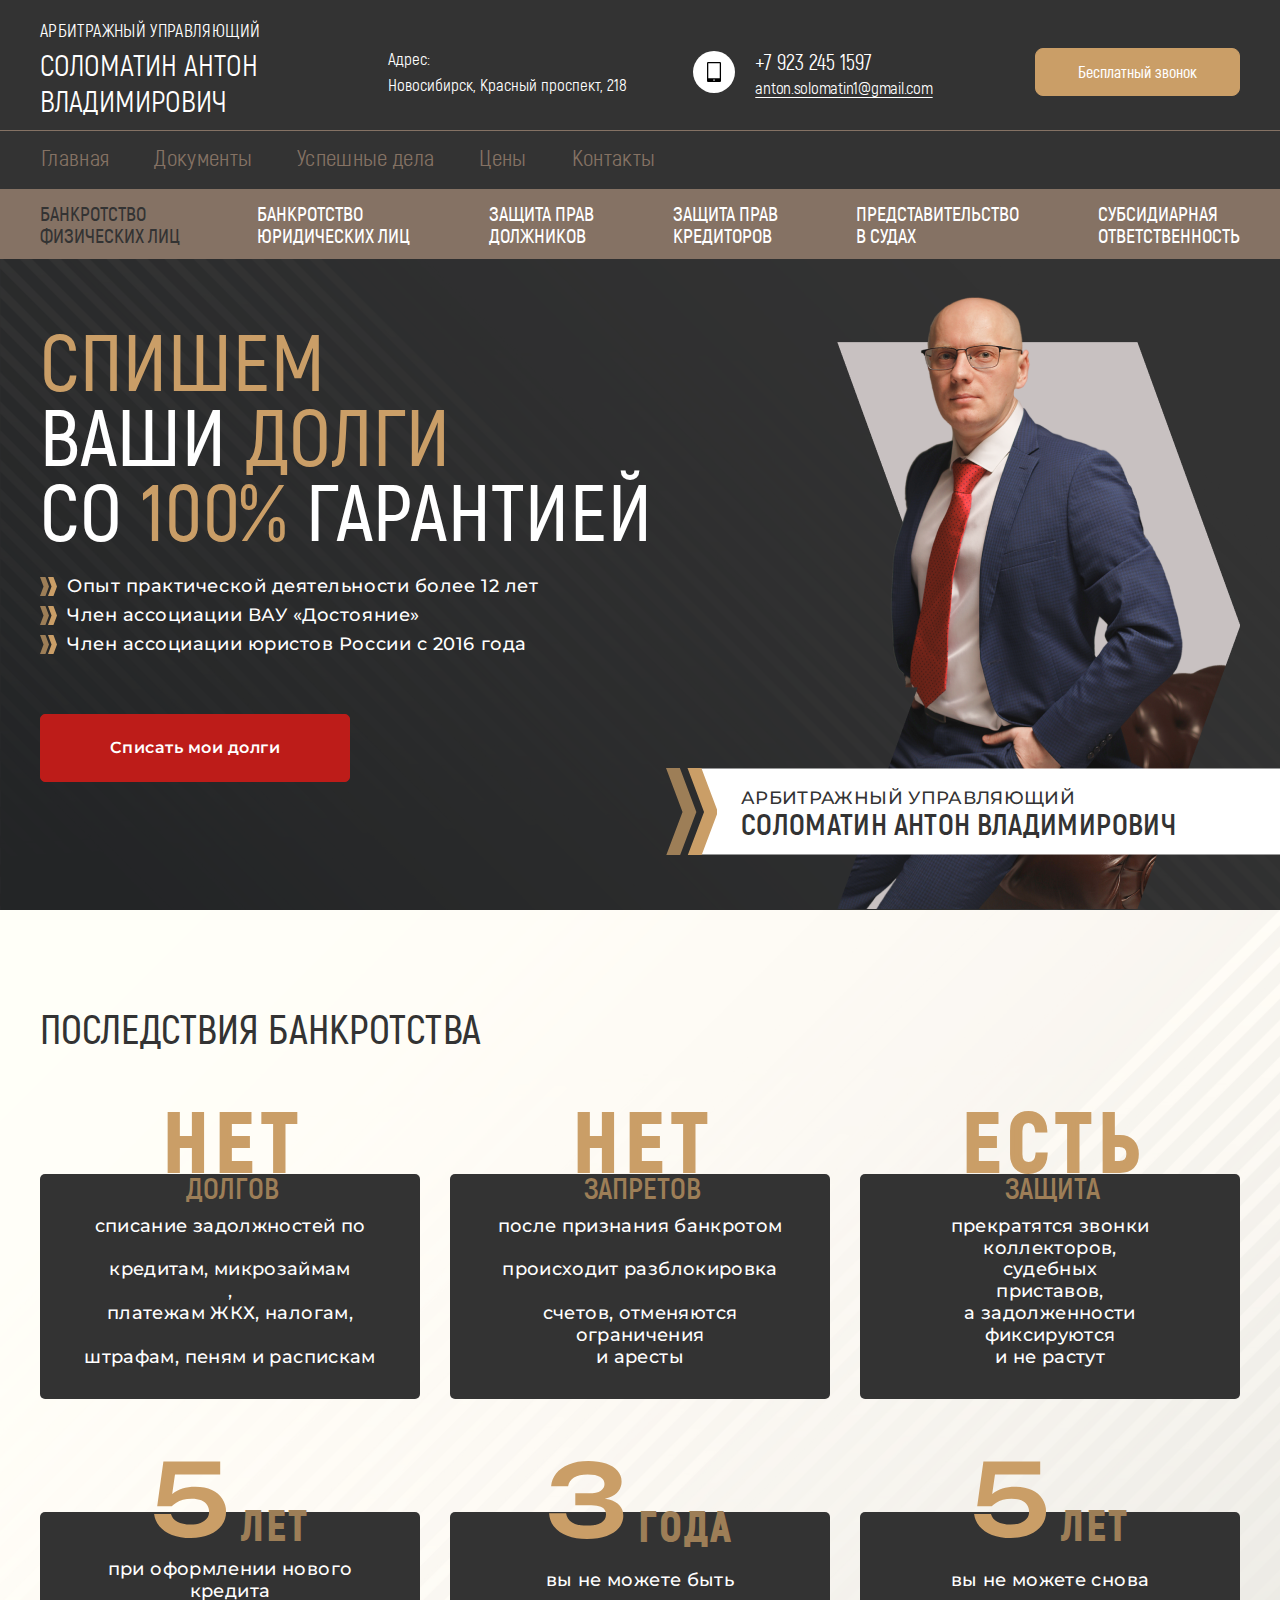
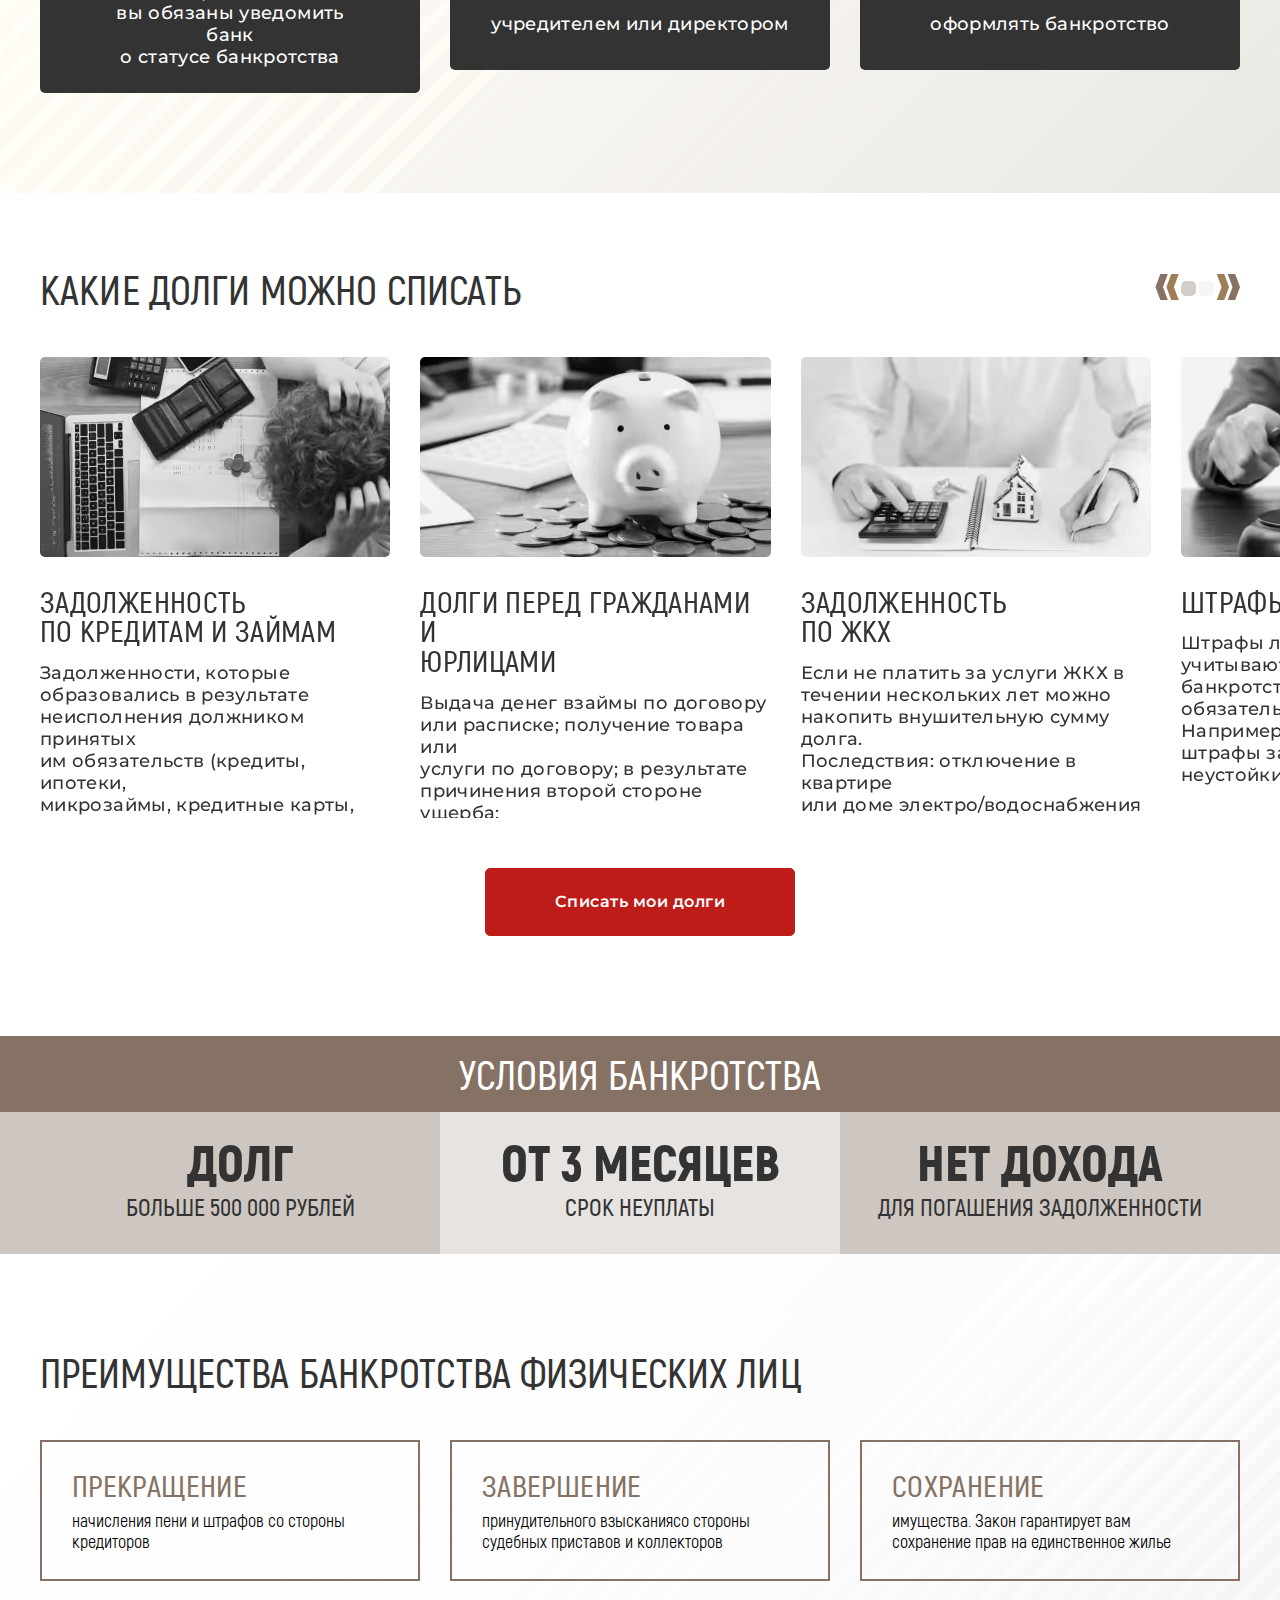
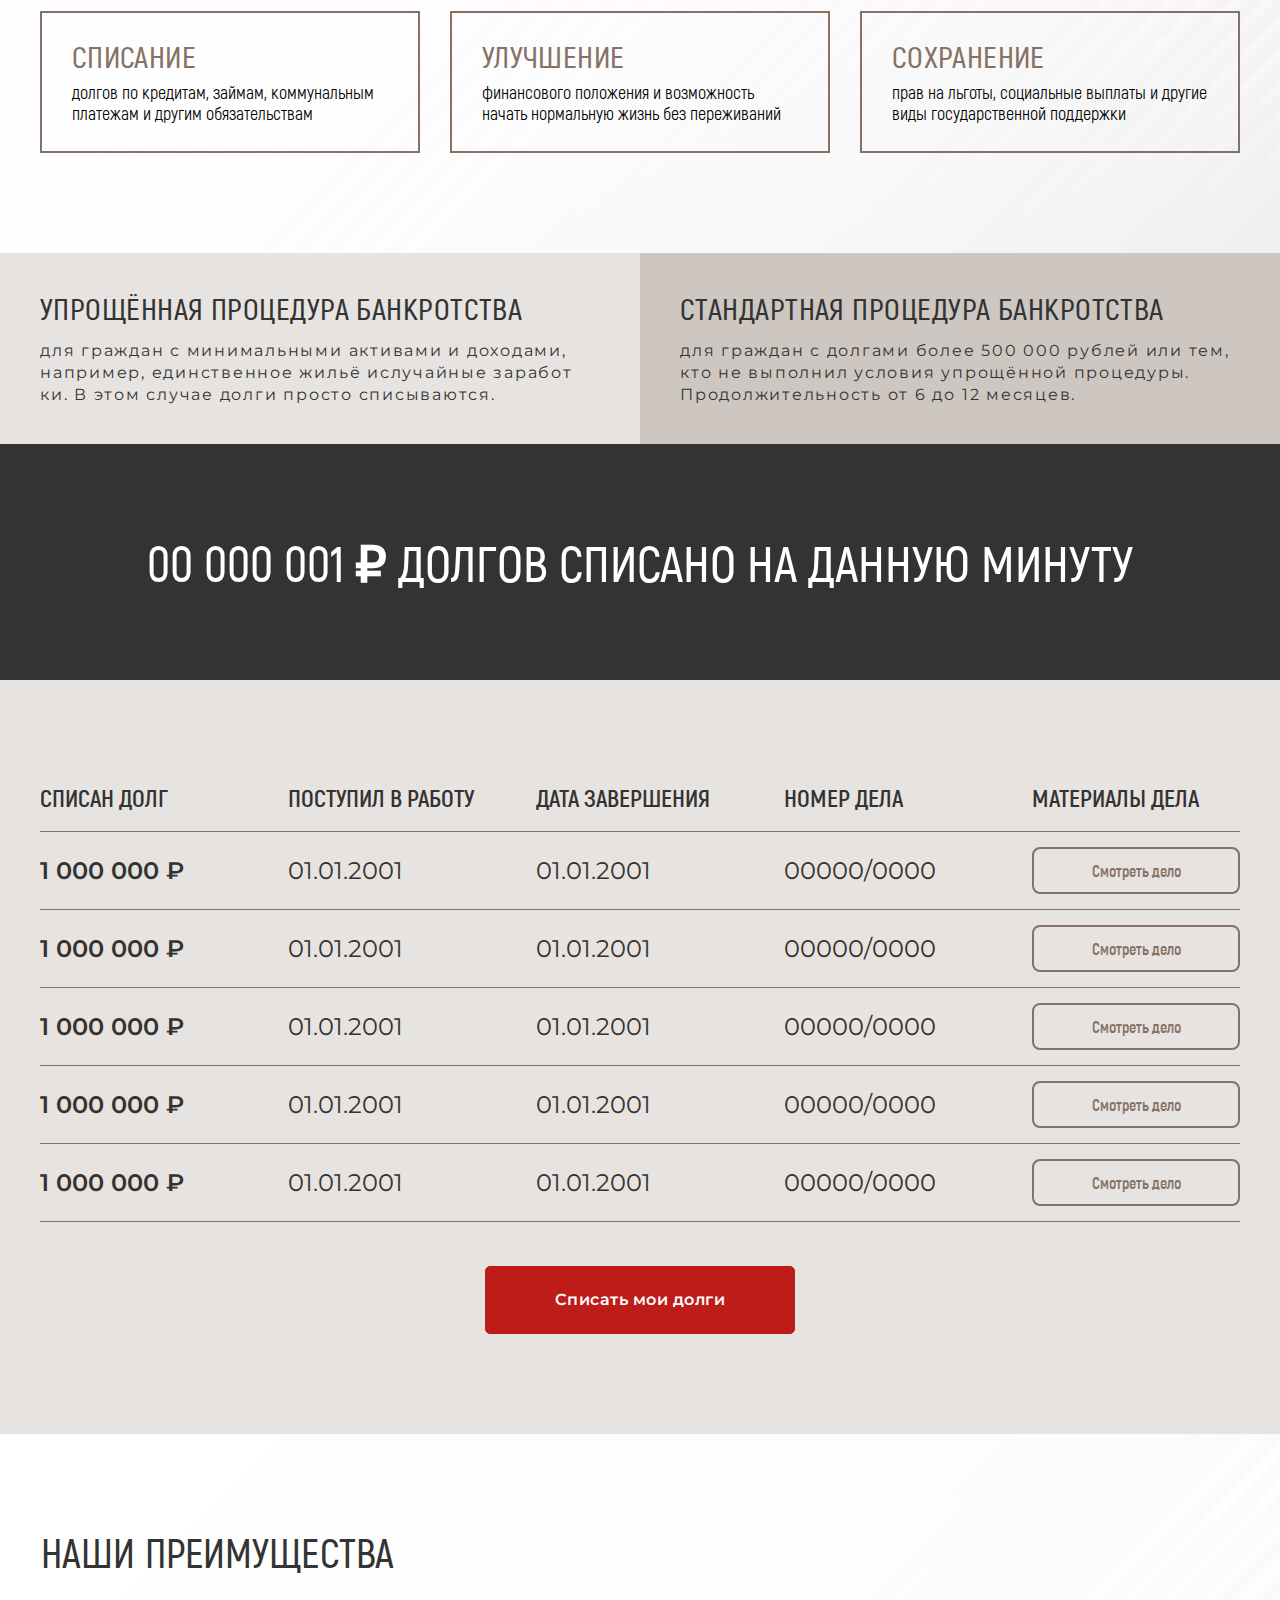
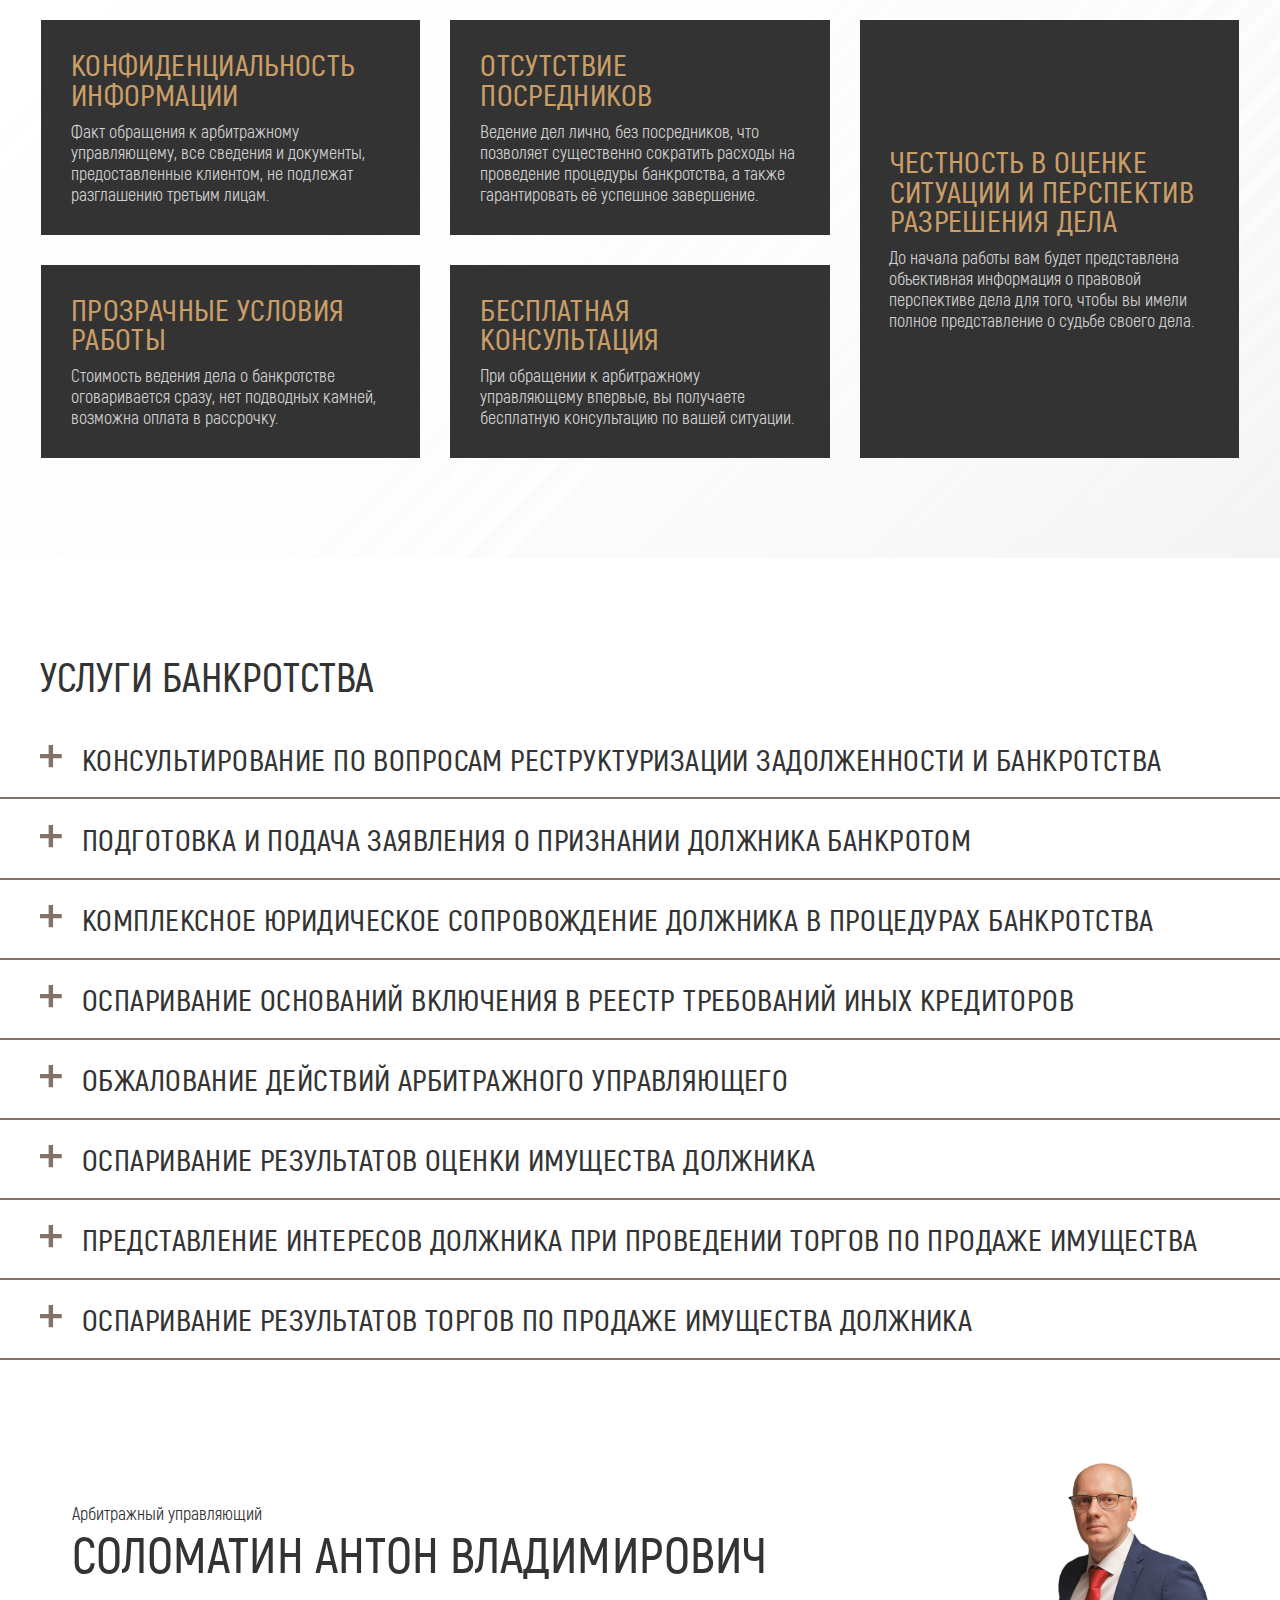
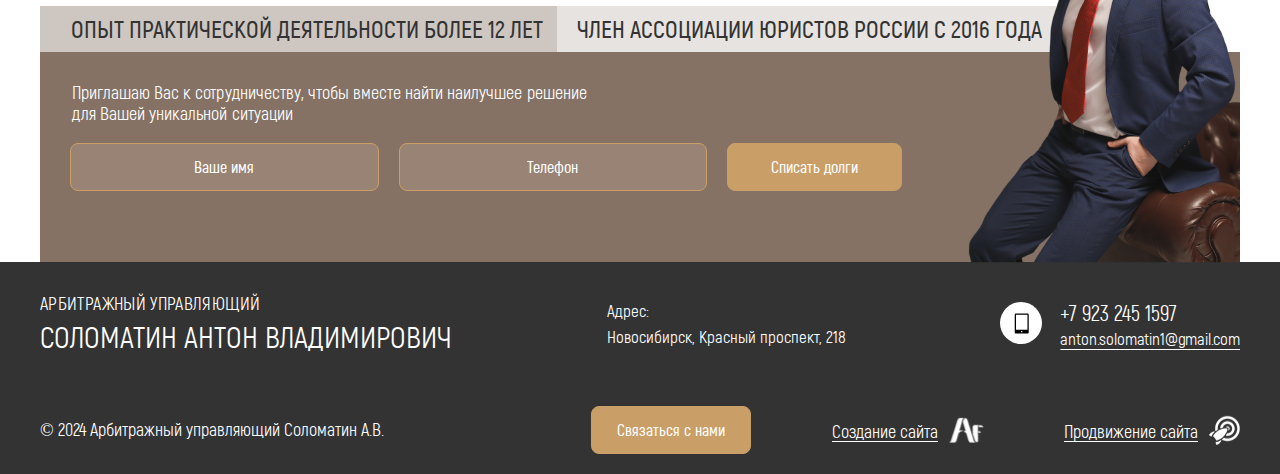
==== commit d9378914: "Add files via upload" ====
--- a/index.html
+++ b/index.html
@@ -169,7 +169,7 @@
                         </div>
                         <div class="info__item-box">
                             <p class="info__item-text text">
-                                списание задолжностей по<br class="br-mobile"> кредитам, микрозаймам,<br class="br-mobile"> платежам ЖКХ, налогам,<br class="br-mobile"> штрафам, пеням и распискам
+                                списание задолжностей по<br><br class="br-mobile"> кредитам, микрозаймам<br>,<br class="br-mobile"> платежам ЖКХ, налогам,<br><br class="br-mobile"> штрафам, пеням и распискам
                             </p>
                         </div>
                     </li>
@@ -182,7 +182,7 @@
                         </div>
                         <div class="info__item-box">
                             <p class="info__item-text text">
-                                после признания банкротом<br class="br-mobile"> происходит разблокировка<br class="br-mobile"> счетов, отменяются<br> ограничения<br class="br-mobile"> и аресты
+                                после признания банкротом<br><br class="br-mobile"> происходит разблокировка<br><br class="br-mobile"> счетов, отменяются<br> ограничения<br class="br-mobile"> и аресты
                             </p>
                         </div>
                     </li>
--- a/local/templates/mains/assets/css/bg.css
+++ b/local/templates/mains/assets/css/bg.css
@@ -1,13 +1 @@
-body {
-    width: 100%;
-    background: gold;
-    box-shadow: 0 -200px 100px -120px crimson inset;
-    animation: background 3s infinite alternate;
-  }
-  
-  @keyframes background {
-    50% {
-      background: skyblue;
-      box-shadow: 0 -200px 100px -100px yellowgreen inset;
-    }
-  }+
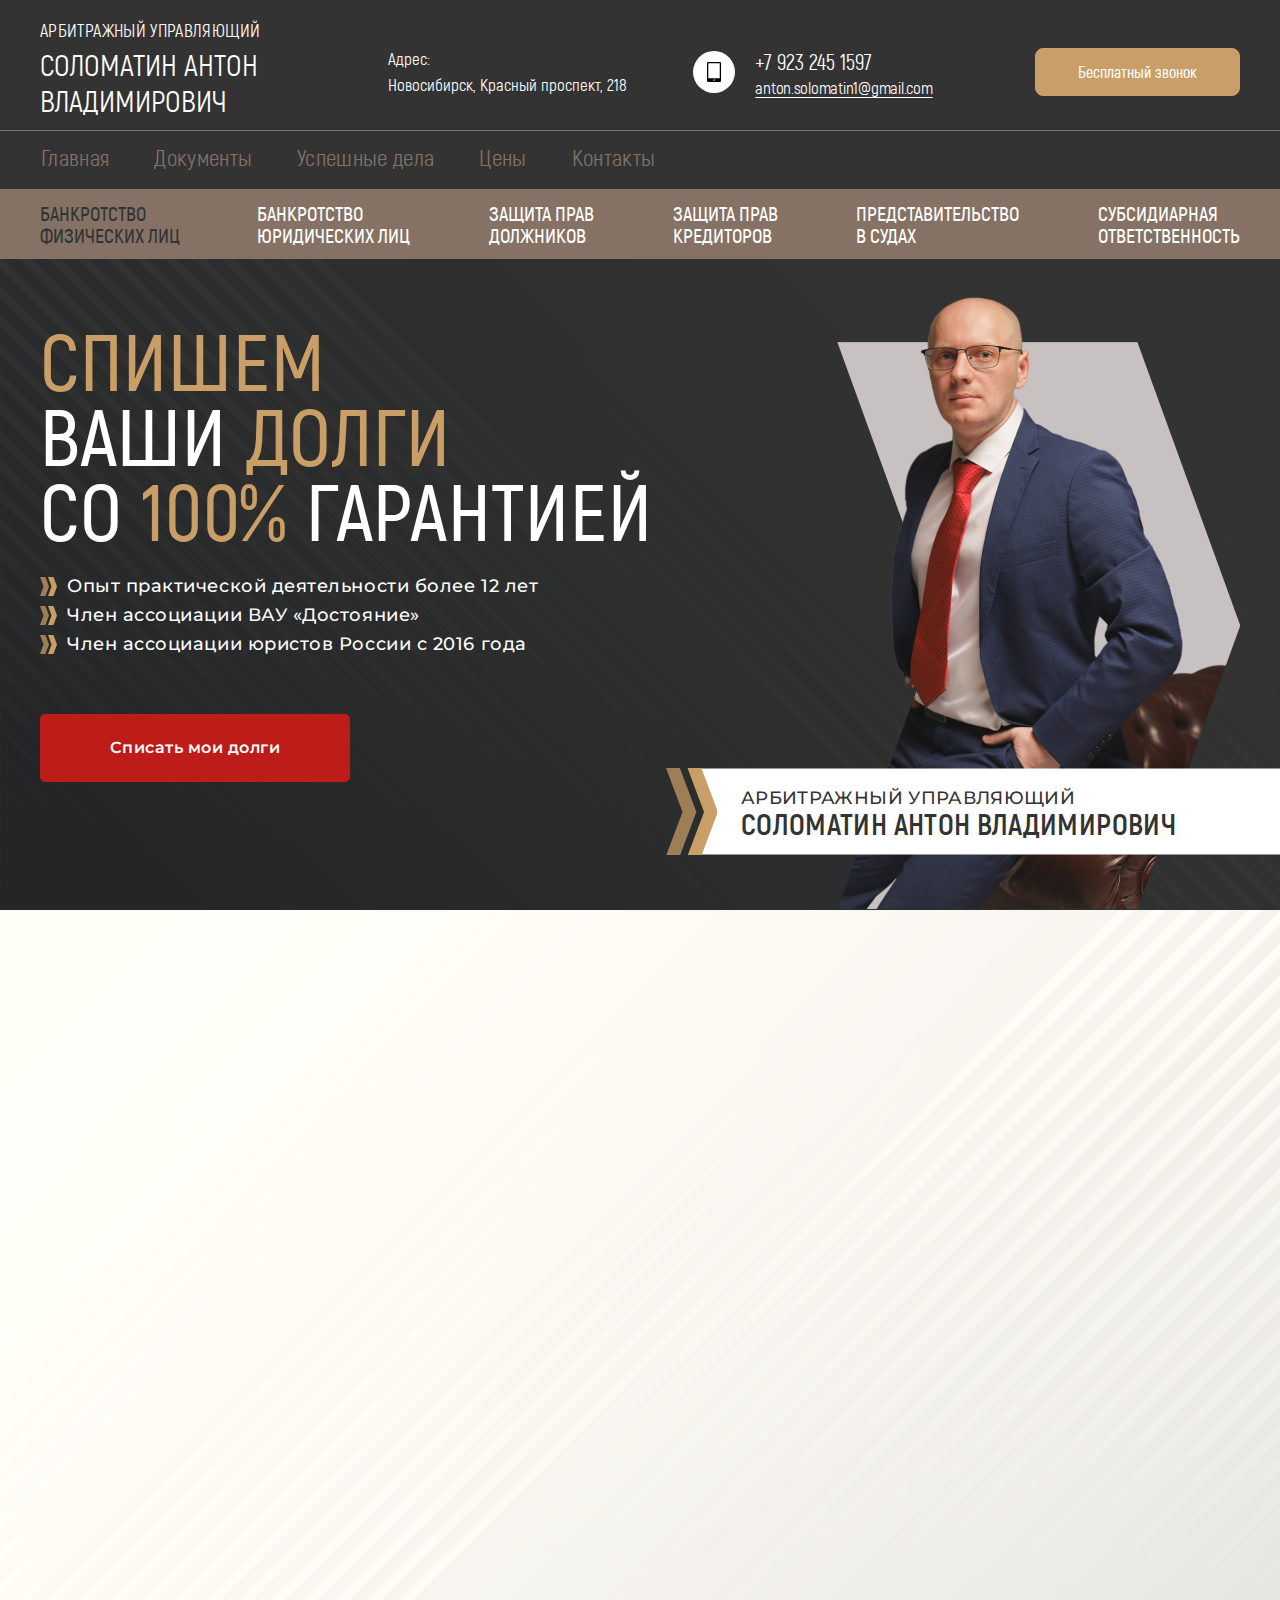
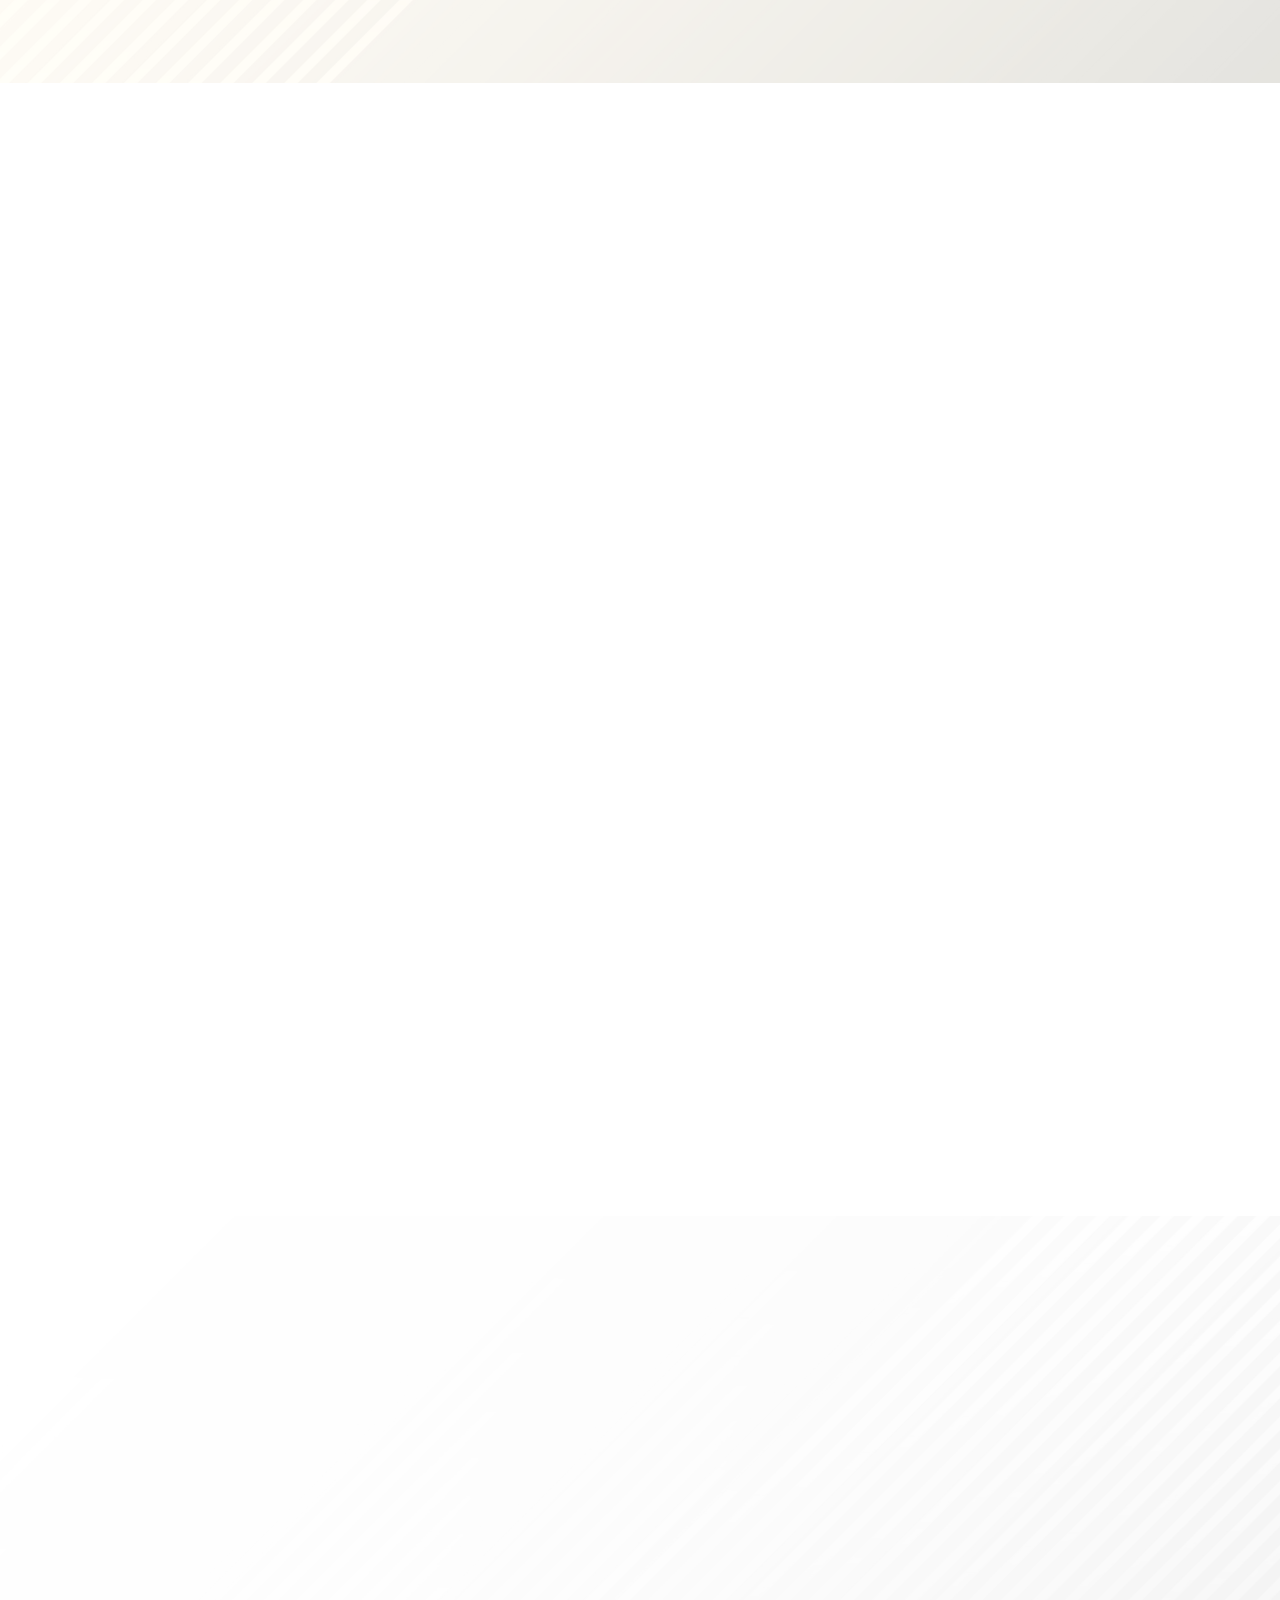
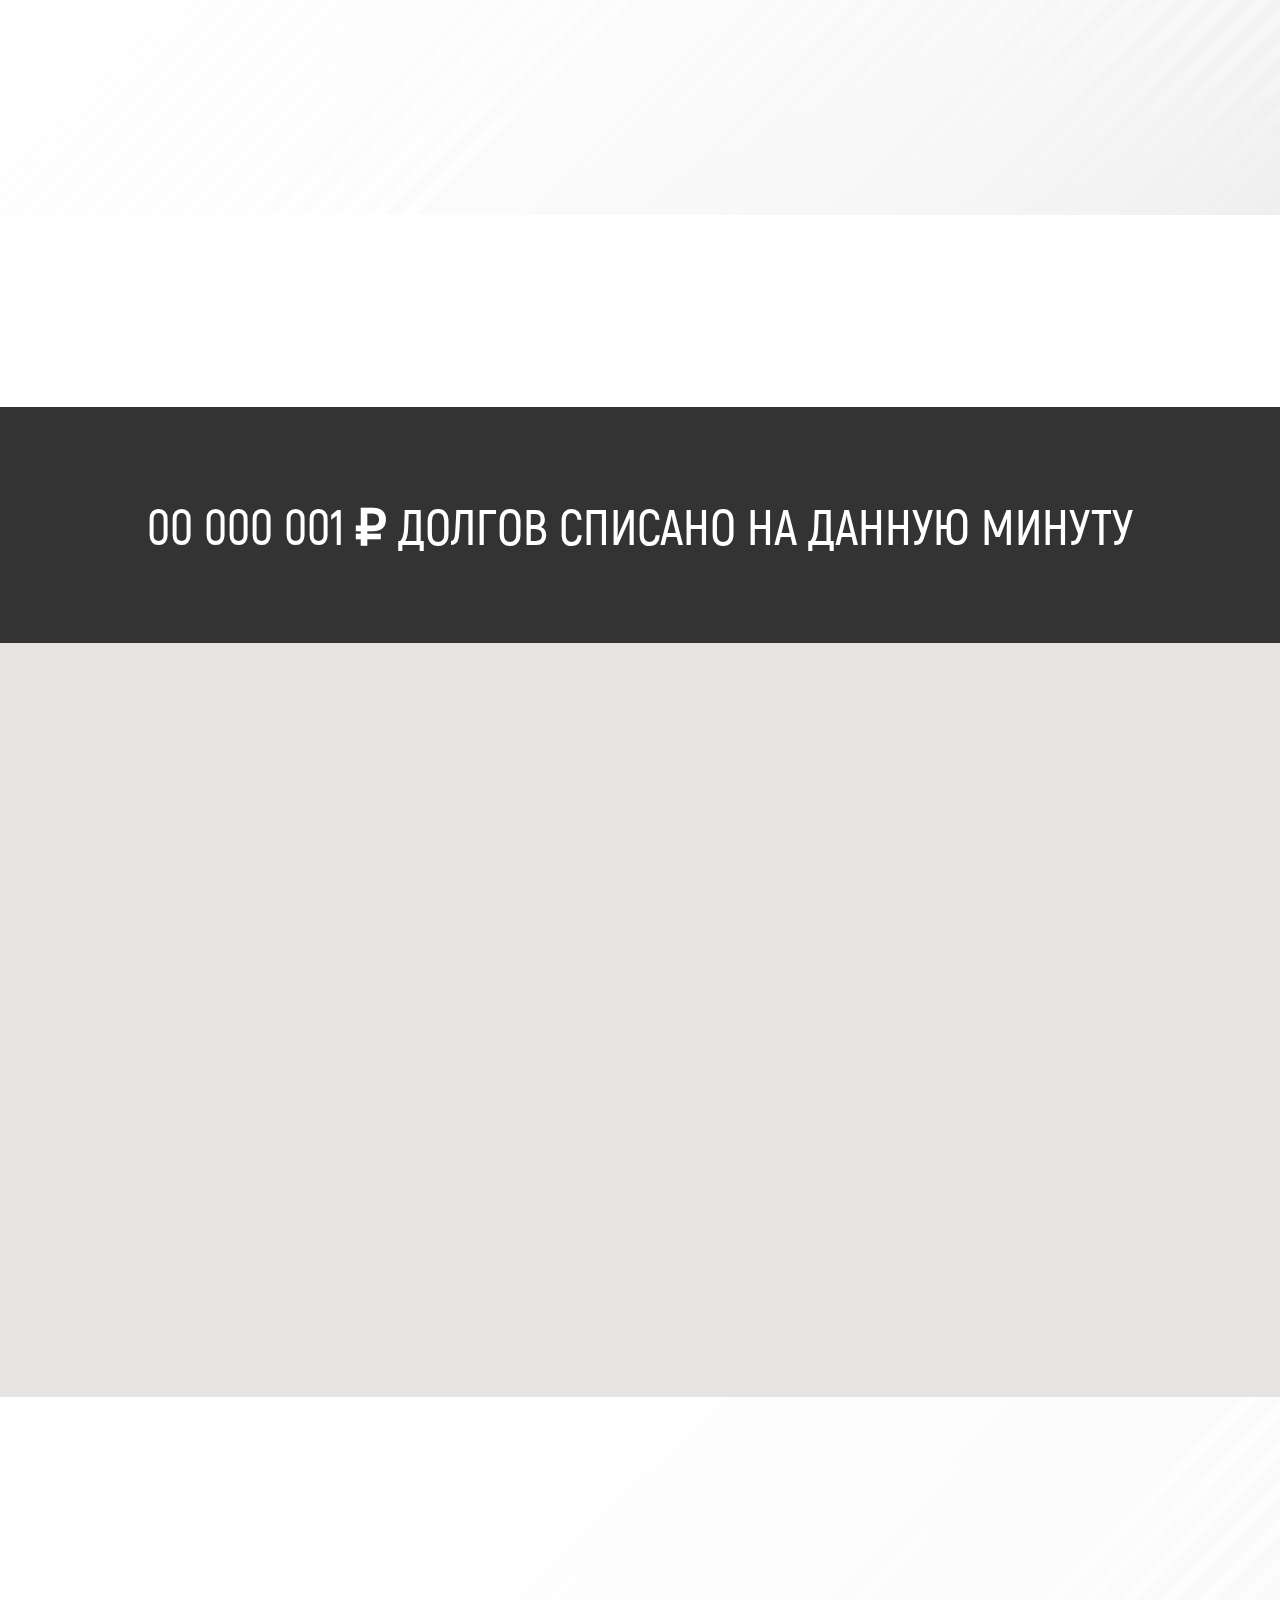
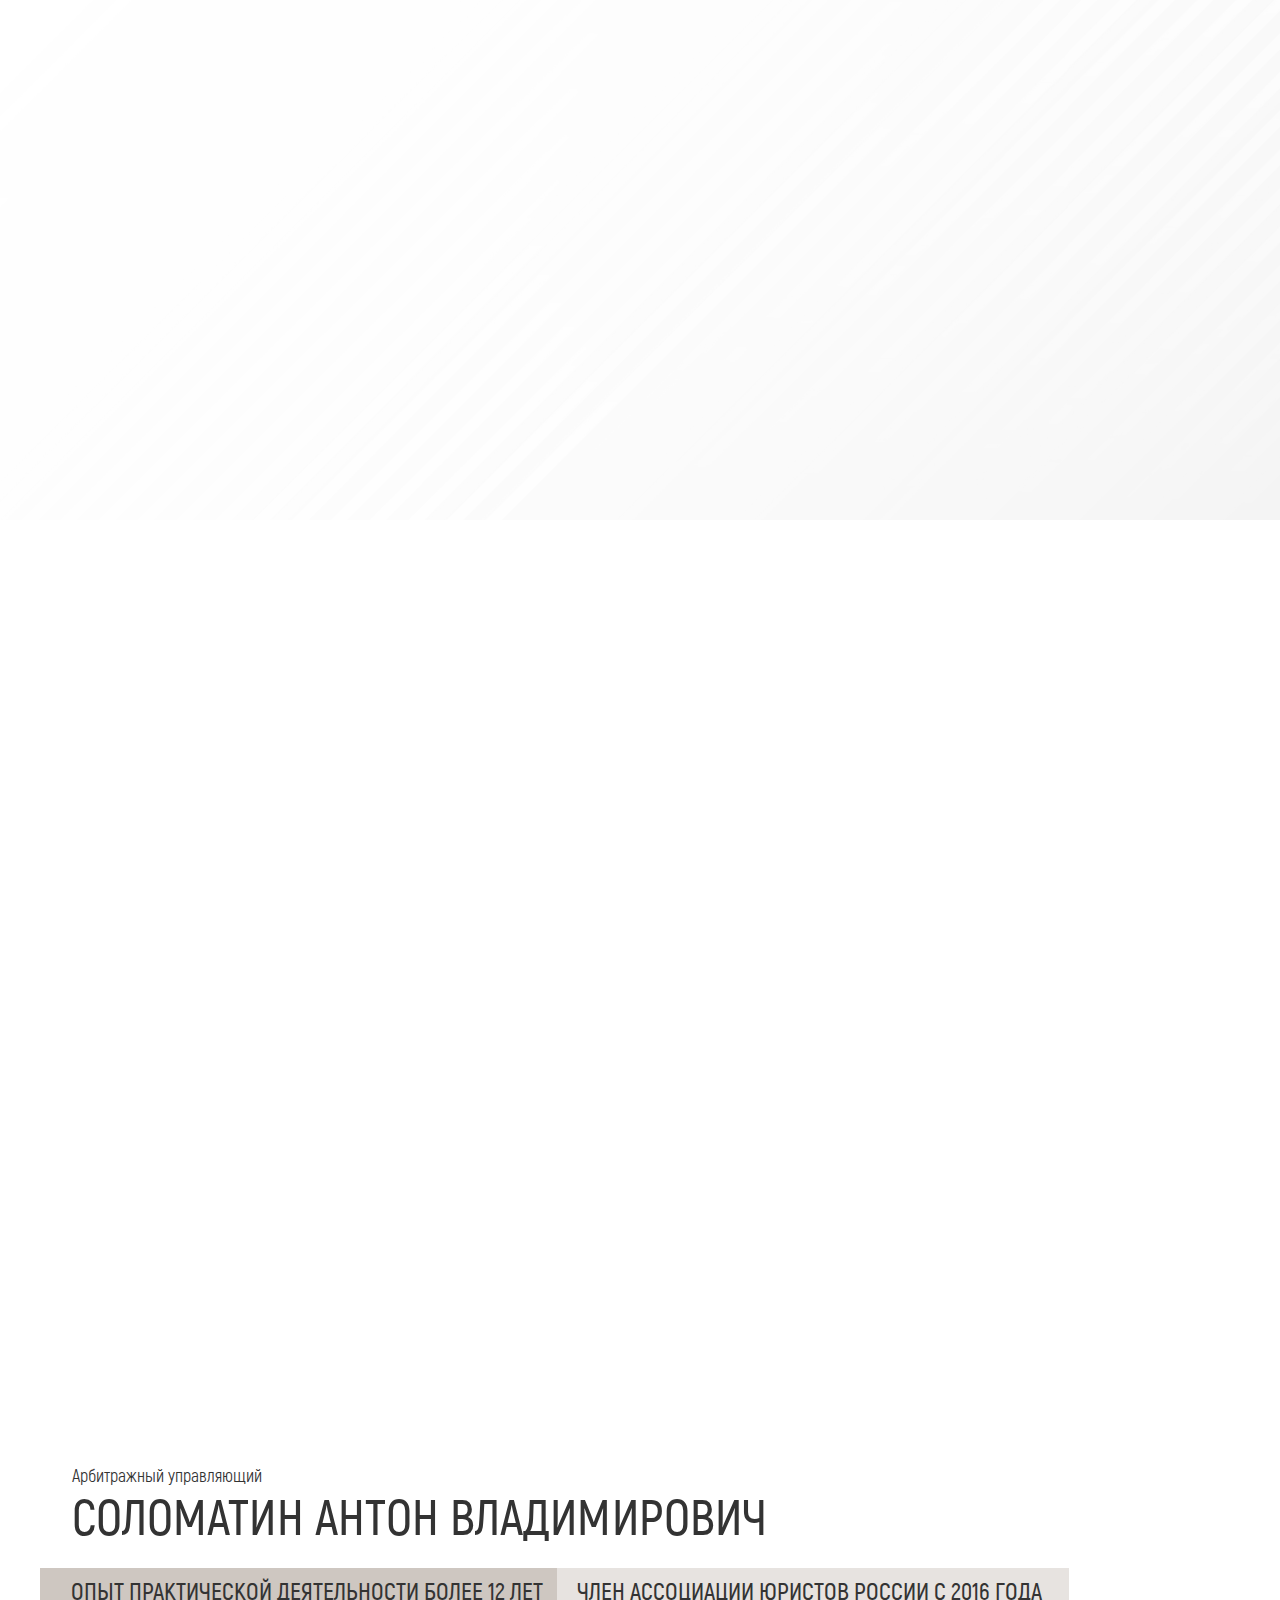
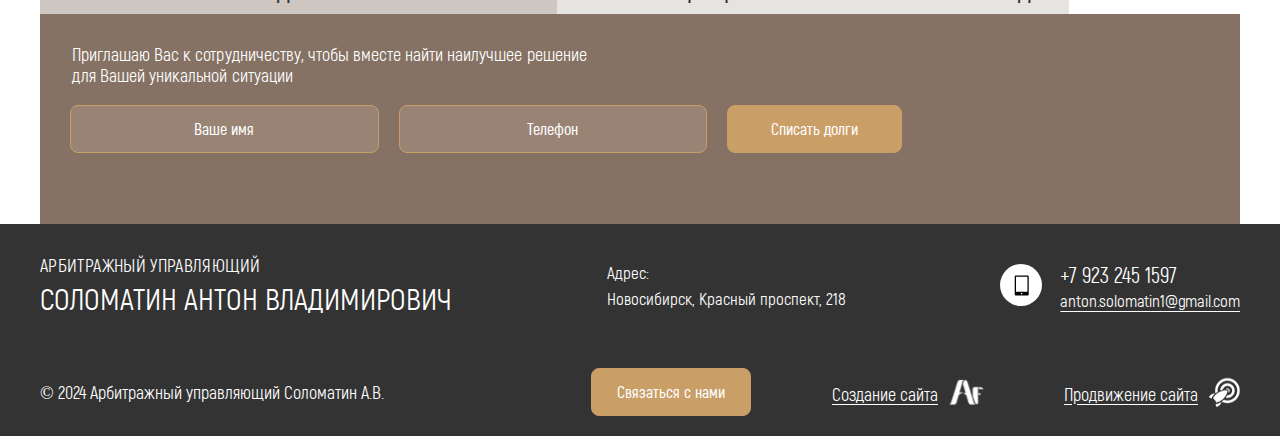
==== commit 8e1bc0fe: "Add files via upload" ====
--- a/index.html
+++ b/index.html
@@ -15,7 +15,11 @@
     <link rel="stylesheet" href="local/templates/mains/assets/css/media.min.css">
     <script src="local/templates/mains/assets/js/libs.min.js" defer></script>
     <script src="local/templates/mains/assets/js/index.js" type="module"></script>
-    <link rel="stylesheet" href="local/templates/mains/assets/css/bg.css">
+    <link
+    rel="stylesheet"
+    href="https://cdnjs.cloudflare.com/ajax/libs/animate.css/4.1.1/animate.min.css"
+  />
+
 </head>
 
 <body>
@@ -154,8 +158,8 @@
                 </div>
             </div>
         </section>
-        <section class="info info_mb">
-            <div class="info__inner container">
+        <section class="info info_mb ">
+            <div class="info__inner container animate__animated wow animate__fadeInUp">
                 <h2 class="info__title title">
                     последствия банкротства
                 </h2>
@@ -247,7 +251,7 @@
                 </ul>
             </div>
         </section>
-        <section class="slider-inner slider-inner_mb">
+        <section class="slider-inner slider-inner_mb animate__animated wow animate__fadeInRight">
             <div class="slider__top container">
                 <h2 class="slider__title title">какие долги можно списать</h2>
                 <div class="slider__control">
@@ -346,7 +350,7 @@
                 Списать мои долги
             </button>
         </section>
-        <section class="bankruptcy-conditions bankruptcy-conditions_mb">
+        <section class="bankruptcy-conditions bankruptcy-conditions_mb animate__animated wow animate__fadeInUp">
             <div class="bankruptcy-conditions__top">
                 <div class="container">
                     <h2 class="bankruptcy-conditions__title title">
@@ -369,8 +373,8 @@
                 </li>
             </ul>
         </section>
-        <section class="advantages">
-            <div class="advantages__inner container">
+        <section class="advantages ">
+            <div class="advantages__inner container animate__animated wow animate__fadeInUp">
                 <h2 class="advantages__title title">
                     преимущества банкротства физических лиц
                 </h2>
@@ -415,7 +419,7 @@
                 </ul>
             </div>
         </section>
-        <div class="procedure">
+        <div class="procedure animate__animated wow animate__fadeInRight">
             <div class="procedure__inner container">
                 <ul class="procedure__list">
                     <li class="procedure__item">
@@ -445,7 +449,7 @@
             </div>
         </div>
         <div class="table">
-            <div class="table__inner container">
+            <div class="table__inner container animate__animated wow animate__fadeInUp">
                 <div class="table__top">
                     <div class="table__top-col">Списан долг</div>
                     <div class="table__top-col">поступил в работу</div>
@@ -528,7 +532,7 @@
             </div>
         </div>
         <section class="excellence excellence_mb">
-            <div class="excellence__inner container">
+            <div class="excellence__inner container animate__animated wow animate__fadeInUp">
                 <h2 class="excellence__title title">
                     Наши преимущества 
                 </h2>
@@ -593,7 +597,7 @@
                 </ul>
             </div>
         </section>
-        <section class="service service_mb">
+        <section class="service service_mb animate__animated wow animate__fadeIn ">
             <div class="service__top container">
                 <h2 class="service__title title">Услуги банкротства</h2>
             </div>
@@ -811,7 +815,10 @@
             </div>
         </section>
     </main>
-
+<script src="https://cdnjs.cloudflare.com/ajax/libs/wow/1.1.2/wow.min.js"></script>
+<script >
+    new WOW().init();
+</script>
 <footer class="footer">
     <div class="footer__top container">
         <div class="footer__top-box">
@@ -842,7 +849,7 @@
                 </button>
             </form>
         </div>
-        <picture class="footer__decor" data-da=".footer__body, 568, first">
+        <picture class="footer__decor animate__animated wow animate__fadeIn" data-da=".footer__body, 568, first">
             <!-- <source srcset="local/templates/mains/assets/images/man-footer-min.png" media="(max-width: 460px)"> -->
             <img src="local/templates/mains/assets/images/man-footer.png" alt="">
         </picture>
--- a/local/templates/mains/assets/css/style.min.css
+++ b/local/templates/mains/assets/css/style.min.css
@@ -1 +1 @@
-@import"https://fonts.googleapis.com/css2?family=Montserrat:ital,wght@0,100..900;1,100..900&display=swap";:root{--font-family-main: "Akrobat";--font-family-second: "Montserrat", sans-serif;--color-brown: rgba(189, 28, 25, 1);--color-white: rgba(255, 255, 255, 1);--color-accent: rgba(202, 158, 103, 1);--color-dark: rgba(51, 51, 51, 1);--color-border: rgba(133, 114, 100, 1);--container-size: 1200px;--container-padding: 15px;--radius: 5px;--transition-color: color 300ms ease}@font-face{font-family:"Akrobat";src:url("../fonts/Akrobat-Black.eot");src:url("../fonts/Akrobat-Black.eot?#iefix") format("embedded-opentype"),url("../fonts/Akrobat-Black.woff2") format("woff2"),url("../fonts/Akrobat-Black.woff") format("woff"),url("../fonts/Akrobat-Black.ttf") format("truetype");font-weight:900;font-style:normal;font-display:swap}@font-face{font-family:"Akrobat";src:url("../fonts/Akrobat-SemiBold.eot");src:url("../fonts/Akrobat-SemiBold.eot?#iefix") format("embedded-opentype"),url("../fonts/Akrobat-SemiBold.woff2") format("woff2"),url("../fonts/Akrobat-SemiBold.woff") format("woff"),url("../fonts/Akrobat-SemiBold.ttf") format("truetype");font-weight:600;font-style:normal;font-display:swap}@font-face{font-family:"Akrobat";src:url("../fonts/Akrobat-Bold.eot");src:url("../fonts/Akrobat-Bold.eot?#iefix") format("embedded-opentype"),url("../fonts/Akrobat-Bold.woff2") format("woff2"),url("../fonts/Akrobat-Bold.woff") format("woff"),url("../fonts/Akrobat-Bold.ttf") format("truetype");font-weight:bold;font-style:normal;font-display:swap}@font-face{font-family:"Akrobat";src:url("../fonts/Akrobat-Light.eot");src:url("../fonts/Akrobat-Light.eot?#iefix") format("embedded-opentype"),url("../fonts/Akrobat-Light.woff2") format("woff2"),url("../fonts/Akrobat-Light.woff") format("woff"),url("../fonts/Akrobat-Light.ttf") format("truetype");font-weight:300;font-style:normal;font-display:swap}@font-face{font-family:"Akrobat";src:url("../fonts/Akrobat-Black_1.eot");src:url("../fonts/Akrobat-Black_1.eot?#iefix") format("embedded-opentype"),url("../fonts/Akrobat-Black_1.woff2") format("woff2"),url("../fonts/Akrobat-Black_1.woff") format("woff"),url("../fonts/Akrobat-Black_1.ttf") format("truetype");font-weight:900;font-style:normal;font-display:swap}@font-face{font-family:"Akrobat";src:url("../fonts/Akrobat-Regular.eot");src:url("../fonts/Akrobat-Regular.eot?#iefix") format("embedded-opentype"),url("../fonts/Akrobat-Regular.woff2") format("woff2"),url("../fonts/Akrobat-Regular.woff") format("woff"),url("../fonts/Akrobat-Regular.ttf") format("truetype");font-weight:500;font-style:normal;font-display:swap}@font-face{font-family:"Akrobat";src:url("../fonts/Akrobat-Regular_1.eot");src:url("../fonts/Akrobat-Regular_1.eot?#iefix") format("embedded-opentype"),url("../fonts/Akrobat-Regular_1.woff2") format("woff2"),url("../fonts/Akrobat-Regular_1.woff") format("woff"),url("../fonts/Akrobat-Regular_1.ttf") format("truetype");font-weight:500;font-style:normal;font-display:swap}@font-face{font-family:"Akrobat";src:url("../fonts/Akrobat-ExtraBold.eot");src:url("../fonts/Akrobat-ExtraBold.eot?#iefix") format("embedded-opentype"),url("../fonts/Akrobat-ExtraBold.woff2") format("woff2"),url("../fonts/Akrobat-ExtraBold.woff") format("woff"),url("../fonts/Akrobat-ExtraBold.ttf") format("truetype");font-weight:bold;font-style:normal;font-display:swap}@font-face{font-family:"Akrobat";src:url("../fonts/Akrobat-ExtraBold_1.eot");src:url("../fonts/Akrobat-ExtraBold_1.eot?#iefix") format("embedded-opentype"),url("../fonts/Akrobat-ExtraBold_1.woff2") format("woff2"),url("../fonts/Akrobat-ExtraBold_1.woff") format("woff"),url("../fonts/Akrobat-ExtraBold_1.ttf") format("truetype");font-weight:bold;font-style:normal;font-display:swap}@font-face{font-family:"Akrobat";src:url("../fonts/Akrobat-Black_2.eot");src:url("../fonts/Akrobat-Black_2.eot?#iefix") format("embedded-opentype"),url("../fonts/Akrobat-Black_2.woff2") format("woff2"),url("../fonts/Akrobat-Black_2.woff") format("woff"),url("../fonts/Akrobat-Black_2.ttf") format("truetype");font-weight:900;font-style:normal;font-display:swap}@font-face{font-family:"Akrobat";src:url("../fonts/Akrobat-Bold_1.eot");src:url("../fonts/Akrobat-Bold_1.eot?#iefix") format("embedded-opentype"),url("../fonts/Akrobat-Bold_1.woff2") format("woff2"),url("../fonts/Akrobat-Bold_1.woff") format("woff"),url("../fonts/Akrobat-Bold_1.ttf") format("truetype");font-weight:bold;font-style:normal;font-display:swap}@font-face{font-family:"Akrobat";src:url("../fonts/Akrobat-SemiBold_1.eot");src:url("../fonts/Akrobat-SemiBold_1.eot?#iefix") format("embedded-opentype"),url("../fonts/Akrobat-SemiBold_1.woff2") format("woff2"),url("../fonts/Akrobat-SemiBold_1.woff") format("woff"),url("../fonts/Akrobat-SemiBold_1.ttf") format("truetype");font-weight:600;font-style:normal;font-display:swap}@font-face{font-family:"Akrobat";src:url("../fonts/Akrobat-ExtraLight.eot");src:url("../fonts/Akrobat-ExtraLight.eot?#iefix") format("embedded-opentype"),url("../fonts/Akrobat-ExtraLight.woff2") format("woff2"),url("../fonts/Akrobat-ExtraLight.woff") format("woff"),url("../fonts/Akrobat-ExtraLight.ttf") format("truetype");font-weight:200;font-style:normal;font-display:swap}@font-face{font-family:"Akrobat";src:url("../fonts/Akrobat-Regular_2.eot");src:url("../fonts/Akrobat-Regular_2.eot?#iefix") format("embedded-opentype"),url("../fonts/Akrobat-Regular_2.woff2") format("woff2"),url("../fonts/Akrobat-Regular_2.woff") format("woff"),url("../fonts/Akrobat-Regular_2.ttf") format("truetype");font-weight:500;font-style:normal;font-display:swap}@font-face{font-family:"Akrobat";src:url("../fonts/Akrobat-ExtraBold_2.eot");src:url("../fonts/Akrobat-ExtraBold_2.eot?#iefix") format("embedded-opentype"),url("../fonts/Akrobat-ExtraBold_2.woff2") format("woff2"),url("../fonts/Akrobat-ExtraBold_2.woff") format("woff"),url("../fonts/Akrobat-ExtraBold_2.ttf") format("truetype");font-weight:bold;font-style:normal;font-display:swap}@font-face{font-family:"Akrobat";src:url("../fonts/Akrobat-Bold_2.eot");src:url("../fonts/Akrobat-Bold_2.eot?#iefix") format("embedded-opentype"),url("../fonts/Akrobat-Bold_2.woff2") format("woff2"),url("../fonts/Akrobat-Bold_2.woff") format("woff"),url("../fonts/Akrobat-Bold_2.ttf") format("truetype");font-weight:bold;font-style:normal;font-display:swap}@font-face{font-family:"Akrobat";src:url("../fonts/Akrobat-ExtraLight_1.eot");src:url("../fonts/Akrobat-ExtraLight_1.eot?#iefix") format("embedded-opentype"),url("../fonts/Akrobat-ExtraLight_1.woff2") format("woff2"),url("../fonts/Akrobat-ExtraLight_1.woff") format("woff"),url("../fonts/Akrobat-ExtraLight_1.ttf") format("truetype");font-weight:200;font-style:normal;font-display:swap}@font-face{font-family:"Akrobat";src:url("../fonts/Akrobat-ExtraLight_2.eot");src:url("../fonts/Akrobat-ExtraLight_2.eot?#iefix") format("embedded-opentype"),url("../fonts/Akrobat-ExtraLight_2.woff2") format("woff2"),url("../fonts/Akrobat-ExtraLight_2.woff") format("woff"),url("../fonts/Akrobat-ExtraLight_2.ttf") format("truetype");font-weight:200;font-style:normal;font-display:swap}@font-face{font-family:"Akrobat";src:url("../fonts/Akrobat-SemiBold_2.eot");src:url("../fonts/Akrobat-SemiBold_2.eot?#iefix") format("embedded-opentype"),url("../fonts/Akrobat-SemiBold_2.woff2") format("woff2"),url("../fonts/Akrobat-SemiBold_2.woff") format("woff"),url("../fonts/Akrobat-SemiBold_2.ttf") format("truetype");font-weight:600;font-style:normal;font-display:swap}@font-face{font-family:"Akrobat";src:url("../fonts/Akrobat-Light_1.eot");src:url("../fonts/Akrobat-Light_1.eot?#iefix") format("embedded-opentype"),url("../fonts/Akrobat-Light_1.woff2") format("woff2"),url("../fonts/Akrobat-Light_1.woff") format("woff"),url("../fonts/Akrobat-Light_1.ttf") format("truetype");font-weight:300;font-style:normal;font-display:swap}@font-face{font-family:"Akrobat";src:url("../fonts/Akrobat-Light_2.eot");src:url("../fonts/Akrobat-Light_2.eot?#iefix") format("embedded-opentype"),url("../fonts/Akrobat-Light_2.woff2") format("woff2"),url("../fonts/Akrobat-Light_2.woff") format("woff"),url("../fonts/Akrobat-Light_2.ttf") format("truetype");font-weight:300;font-style:normal;font-display:swap}@font-face{font-family:"Akrobat";src:url("../fonts/Akrobat-Thin.eot");src:url("../fonts/Akrobat-Thin.eot?#iefix") format("embedded-opentype"),url("../fonts/Akrobat-Thin.woff2") format("woff2"),url("../fonts/Akrobat-Thin.woff") format("woff"),url("../fonts/Akrobat-Thin.ttf") format("truetype");font-weight:100;font-style:normal;font-display:swap}@font-face{font-family:"Akrobat";src:url("../fonts/Akrobat-Thin_1.eot");src:url("../fonts/Akrobat-Thin_1.eot?#iefix") format("embedded-opentype"),url("../fonts/Akrobat-Thin_1.woff2") format("woff2"),url("../fonts/Akrobat-Thin_1.woff") format("woff"),url("../fonts/Akrobat-Thin_1.ttf") format("truetype");font-weight:100;font-style:normal;font-display:swap}@font-face{font-family:"Akrobat";src:url("../fonts/Akrobat-Thin_2.eot");src:url("../fonts/Akrobat-Thin_2.eot?#iefix") format("embedded-opentype"),url("../fonts/Akrobat-Thin_2.woff2") format("woff2"),url("../fonts/Akrobat-Thin_2.woff") format("woff"),url("../fonts/Akrobat-Thin_2.ttf") format("truetype");font-weight:100;font-style:normal;font-display:swap}html{box-sizing:border-box}*,*::after,*::before{box-sizing:inherit}ul[class],ol[class]{padding:0}body,h1,h2,h3,h4,h5,h6,p,ul,ol,li,figure,figcaption,blockquote,dl,dd{margin:0}ul[class]{list-style:none}img{max-width:100%;display:block}input,button,textarea,select{font:inherit}a{text-decoration:none}@font-face{font-family:swiper-icons;src:url("data:application/font-woff;charset=utf-8;base64, [base64]//wADZ2x5ZgAAAywAAADMAAAD2MHtryVoZWFkAAABbAAAADAAAAA2E2+eoWhoZWEAAAGcAAAAHwAAACQC9gDzaG10eAAAAigAAAAZAAAArgJkABFsb2NhAAAC0AAAAFoAAABaFQAUGG1heHAAAAG8AAAAHwAAACAAcABAbmFtZQAAA/gAAAE5AAACXvFdBwlwb3N0AAAFNAAAAGIAAACE5s74hXjaY2BkYGAAYpf5Hu/j+W2+MnAzMYDAzaX6QjD6/4//Bxj5GA8AuRwMYGkAPywL13jaY2BkYGA88P8Agx4j+/8fQDYfA1AEBWgDAIB2BOoAeNpjYGRgYNBh4GdgYgABEMnIABJzYNADCQAACWgAsQB42mNgYfzCOIGBlYGB0YcxjYGBwR1Kf2WQZGhhYGBiYGVmgAFGBiQQkOaawtDAoMBQxXjg/wEGPcYDDA4wNUA2CCgwsAAAO4EL6gAAeNpj2M0gyAACqxgGNWBkZ2D4/wMA+xkDdgAAAHjaY2BgYGaAYBkGRgYQiAHyGMF8FgYHIM3DwMHABGQrMOgyWDLEM1T9/w8UBfEMgLzE////P/5//f/V/xv+r4eaAAeMbAxwIUYmIMHEgKYAYjUcsDAwsLKxc3BycfPw8jEQA/[base64]/uznmfPFBNODM2K7MTQ45YEAZqGP81AmGGcF3iPqOop0r1SPTaTbVkfUe4HXj97wYE+yNwWYxwWu4v1ugWHgo3S1XdZEVqWM7ET0cfnLGxWfkgR42o2PvWrDMBSFj/IHLaF0zKjRgdiVMwScNRAoWUoH78Y2icB/yIY09An6AH2Bdu/UB+yxopYshQiEvnvu0dURgDt8QeC8PDw7Fpji3fEA4z/PEJ6YOB5hKh4dj3EvXhxPqH/SKUY3rJ7srZ4FZnh1PMAtPhwP6fl2PMJMPDgeQ4rY8YT6Gzao0eAEA409DuggmTnFnOcSCiEiLMgxCiTI6Cq5DZUd3Qmp10vO0LaLTd2cjN4fOumlc7lUYbSQcZFkutRG7g6JKZKy0RmdLY680CDnEJ+UMkpFFe1RN7nxdVpXrC4aTtnaurOnYercZg2YVmLN/d/gczfEimrE/fs/bOuq29Zmn8tloORaXgZgGa78yO9/cnXm2BpaGvq25Dv9S4E9+5SIc9PqupJKhYFSSl47+Qcr1mYNAAAAeNptw0cKwkAAAMDZJA8Q7OUJvkLsPfZ6zFVERPy8qHh2YER+3i/BP83vIBLLySsoKimrqKqpa2hp6+jq6RsYGhmbmJqZSy0sraxtbO3sHRydnEMU4uR6yx7JJXveP7WrDycAAAAAAAH//wACeNpjYGRgYOABYhkgZgJCZgZNBkYGLQZtIJsFLMYAAAw3ALgAeNolizEKgDAQBCchRbC2sFER0YD6qVQiBCv/H9ezGI6Z5XBAw8CBK/m5iQQVauVbXLnOrMZv2oLdKFa8Pjuru2hJzGabmOSLzNMzvutpB3N42mNgZGBg4GKQYzBhYMxJLMlj4GBgAYow/P/PAJJhLM6sSoWKfWCAAwDAjgbRAAB42mNgYGBkAIIbCZo5IPrmUn0hGA0AO8EFTQAA");font-weight:400;font-style:normal}:root{--swiper-theme-color:#007aff}:host{position:relative;display:block;margin-left:auto;margin-right:auto;z-index:1}.swiper{margin-left:auto;margin-right:auto;position:relative;overflow:hidden;list-style:none;padding:0;z-index:1;display:block}.swiper-vertical>.swiper-wrapper{-webkit-box-orient:vertical;-webkit-box-direction:normal;-webkit-flex-direction:column;-ms-flex-direction:column;flex-direction:column}.swiper-wrapper{position:relative;width:100%;height:100%;z-index:1;display:-webkit-box;display:-webkit-flex;display:-ms-flexbox;display:flex;-webkit-transition-property:-webkit-transform;transition-property:-webkit-transform;transition-property:transform;transition-property:transform, -webkit-transform;-webkit-transition-timing-function:var(--swiper-wrapper-transition-timing-function, initial);transition-timing-function:var(--swiper-wrapper-transition-timing-function, initial);box-sizing:content-box}.swiper-android .swiper-slide,.swiper-ios .swiper-slide,.swiper-wrapper{-webkit-transform:translate3d(0px, 0, 0);transform:translate3d(0px, 0, 0)}.swiper-horizontal{-ms-touch-action:pan-y;touch-action:pan-y}.swiper-vertical{-ms-touch-action:pan-x;touch-action:pan-x}.swiper-slide{-webkit-flex-shrink:0;-ms-flex-negative:0;flex-shrink:0;width:100%;height:100%;position:relative;-webkit-transition-property:-webkit-transform;transition-property:-webkit-transform;transition-property:transform;transition-property:transform, -webkit-transform;display:block}.swiper-slide-invisible-blank{visibility:hidden}.swiper-autoheight,.swiper-autoheight .swiper-slide{height:auto}.swiper-autoheight .swiper-wrapper{-webkit-box-align:start;-webkit-align-items:flex-start;-ms-flex-align:start;align-items:flex-start;-webkit-transition-property:height,-webkit-transform;transition-property:height,-webkit-transform;transition-property:transform,height;transition-property:transform,height,-webkit-transform}.swiper-backface-hidden .swiper-slide{-webkit-transform:translateZ(0);transform:translateZ(0);-webkit-backface-visibility:hidden;backface-visibility:hidden}.swiper-3d.swiper-css-mode .swiper-wrapper{-webkit-perspective:1200px;perspective:1200px}.swiper-3d .swiper-wrapper{-webkit-transform-style:preserve-3d;transform-style:preserve-3d}.swiper-3d{-webkit-perspective:1200px;perspective:1200px}.swiper-3d .swiper-cube-shadow,.swiper-3d .swiper-slide{-webkit-transform-style:preserve-3d;transform-style:preserve-3d}.swiper-css-mode>.swiper-wrapper{overflow:auto;scrollbar-width:none;-ms-overflow-style:none}.swiper-css-mode>.swiper-wrapper::-webkit-scrollbar{display:none}.swiper-css-mode>.swiper-wrapper>.swiper-slide{scroll-snap-align:start start}.swiper-css-mode.swiper-horizontal>.swiper-wrapper{-webkit-scroll-snap-type:x mandatory;-ms-scroll-snap-type:x mandatory;scroll-snap-type:x mandatory}.swiper-css-mode.swiper-vertical>.swiper-wrapper{-webkit-scroll-snap-type:y mandatory;-ms-scroll-snap-type:y mandatory;scroll-snap-type:y mandatory}.swiper-css-mode.swiper-free-mode>.swiper-wrapper{-webkit-scroll-snap-type:none;-ms-scroll-snap-type:none;scroll-snap-type:none}.swiper-css-mode.swiper-free-mode>.swiper-wrapper>.swiper-slide{scroll-snap-align:none}.swiper-css-mode.swiper-centered>.swiper-wrapper::before{content:"";-webkit-flex-shrink:0;-ms-flex-negative:0;flex-shrink:0;-webkit-box-ordinal-group:10000;-webkit-order:9999;-ms-flex-order:9999;order:9999}.swiper-css-mode.swiper-centered>.swiper-wrapper>.swiper-slide{scroll-snap-align:center center;scroll-snap-stop:always}.swiper-css-mode.swiper-centered.swiper-horizontal>.swiper-wrapper>.swiper-slide:first-child{-webkit-margin-start:var(--swiper-centered-offset-before);margin-inline-start:var(--swiper-centered-offset-before)}.swiper-css-mode.swiper-centered.swiper-horizontal>.swiper-wrapper::before{height:100%;min-height:1px;width:var(--swiper-centered-offset-after)}.swiper-css-mode.swiper-centered.swiper-vertical>.swiper-wrapper>.swiper-slide:first-child{-webkit-margin-before:var(--swiper-centered-offset-before);margin-block-start:var(--swiper-centered-offset-before)}.swiper-css-mode.swiper-centered.swiper-vertical>.swiper-wrapper::before{width:100%;min-width:1px;height:var(--swiper-centered-offset-after)}.swiper-3d .swiper-slide-shadow,.swiper-3d .swiper-slide-shadow-bottom,.swiper-3d .swiper-slide-shadow-left,.swiper-3d .swiper-slide-shadow-right,.swiper-3d .swiper-slide-shadow-top{position:absolute;left:0;top:0;width:100%;height:100%;pointer-events:none;z-index:10}.swiper-3d .swiper-slide-shadow{background:rgba(0, 0, 0, 0.15)}.swiper-3d .swiper-slide-shadow-left{background-image:-webkit-linear-gradient(right, rgba(0, 0, 0, 0.5), rgba(0, 0, 0, 0));background-image:linear-gradient(to left, rgba(0, 0, 0, 0.5), rgba(0, 0, 0, 0))}.swiper-3d .swiper-slide-shadow-right{background-image:-webkit-linear-gradient(left, rgba(0, 0, 0, 0.5), rgba(0, 0, 0, 0));background-image:linear-gradient(to right, rgba(0, 0, 0, 0.5), rgba(0, 0, 0, 0))}.swiper-3d .swiper-slide-shadow-top{background-image:-webkit-linear-gradient(bottom, rgba(0, 0, 0, 0.5), rgba(0, 0, 0, 0));background-image:linear-gradient(to top, rgba(0, 0, 0, 0.5), rgba(0, 0, 0, 0))}.swiper-3d .swiper-slide-shadow-bottom{background-image:-webkit-linear-gradient(top, rgba(0, 0, 0, 0.5), rgba(0, 0, 0, 0));background-image:linear-gradient(to bottom, rgba(0, 0, 0, 0.5), rgba(0, 0, 0, 0))}.swiper-lazy-preloader{width:42px;height:42px;position:absolute;left:50%;top:50%;margin-left:-21px;margin-top:-21px;z-index:10;-webkit-transform-origin:50%;-ms-transform-origin:50%;transform-origin:50%;box-sizing:border-box;border:4px solid var(--swiper-preloader-color, var(--swiper-theme-color));border-radius:50%;border-top-color:transparent}.swiper-watch-progress .swiper-slide-visible .swiper-lazy-preloader,.swiper:not(.swiper-watch-progress) .swiper-lazy-preloader{-webkit-animation:swiper-preloader-spin 1s infinite linear;animation:swiper-preloader-spin 1s infinite linear}.swiper-lazy-preloader-white{--swiper-preloader-color:#fff}.swiper-lazy-preloader-black{--swiper-preloader-color:#000}@-webkit-keyframes swiper-preloader-spin{0%{-webkit-transform:rotate(0deg);transform:rotate(0deg)}100%{-webkit-transform:rotate(360deg);transform:rotate(360deg)}}@keyframes swiper-preloader-spin{0%{-webkit-transform:rotate(0deg);transform:rotate(0deg)}100%{-webkit-transform:rotate(360deg);transform:rotate(360deg)}}.swiper-virtual .swiper-slide{-webkit-backface-visibility:hidden;-webkit-transform:translateZ(0);transform:translateZ(0)}.swiper-virtual.swiper-css-mode .swiper-wrapper::after{content:"";position:absolute;left:0;top:0;pointer-events:none}.swiper-virtual.swiper-css-mode.swiper-horizontal .swiper-wrapper::after{height:1px;width:var(--swiper-virtual-size)}.swiper-virtual.swiper-css-mode.swiper-vertical .swiper-wrapper::after{width:1px;height:var(--swiper-virtual-size)}:root{--swiper-navigation-size:44px}.swiper-button-next,.swiper-button-prev{position:absolute;top:var(--swiper-navigation-top-offset, 50%);width:calc(var(--swiper-navigation-size)/44*27);height:var(--swiper-navigation-size);margin-top:calc(0px - var(--swiper-navigation-size)/2);z-index:10;cursor:pointer;display:-webkit-box;display:-webkit-flex;display:-ms-flexbox;display:flex;-webkit-box-align:center;-webkit-align-items:center;-ms-flex-align:center;align-items:center;-webkit-box-pack:center;-webkit-justify-content:center;-ms-flex-pack:center;justify-content:center;color:var(--swiper-navigation-color, var(--swiper-theme-color))}.swiper-button-next.swiper-button-disabled,.swiper-button-prev.swiper-button-disabled{opacity:.35;cursor:auto;pointer-events:none}.swiper-button-next.swiper-button-hidden,.swiper-button-prev.swiper-button-hidden{opacity:0;cursor:auto;pointer-events:none}.swiper-navigation-disabled .swiper-button-next,.swiper-navigation-disabled .swiper-button-prev{display:none !important}.swiper-button-next svg,.swiper-button-prev svg{width:100%;height:100%;object-fit:contain;-webkit-transform-origin:center;-ms-transform-origin:center;transform-origin:center}.swiper-rtl .swiper-button-next svg,.swiper-rtl .swiper-button-prev svg{-webkit-transform:rotate(180deg);-ms-transform:rotate(180deg);transform:rotate(180deg)}.swiper-button-prev,.swiper-rtl .swiper-button-next{left:var(--swiper-navigation-sides-offset, 10px);right:auto}.swiper-button-next,.swiper-rtl .swiper-button-prev{right:var(--swiper-navigation-sides-offset, 10px);left:auto}.swiper-button-lock{display:none}.swiper-button-next:after,.swiper-button-prev:after{font-family:swiper-icons;font-size:var(--swiper-navigation-size);text-transform:none !important;letter-spacing:0;font-variant:initial;line-height:1}.swiper-button-prev:after,.swiper-rtl .swiper-button-next:after{content:"prev"}.swiper-button-next,.swiper-rtl .swiper-button-prev{right:var(--swiper-navigation-sides-offset, 10px);left:auto}.swiper-button-next:after,.swiper-rtl .swiper-button-prev:after{content:"next"}.swiper-pagination{position:absolute;text-align:center;-webkit-transition:.3s opacity;transition:.3s opacity;-webkit-transform:translate3d(0, 0, 0);transform:translate3d(0, 0, 0);z-index:10}.swiper-pagination.swiper-pagination-hidden{opacity:0}.swiper-pagination-disabled>.swiper-pagination,.swiper-pagination.swiper-pagination-disabled{display:none !important}.swiper-horizontal>.swiper-pagination-bullets,.swiper-pagination-bullets.swiper-pagination-horizontal,.swiper-pagination-custom,.swiper-pagination-fraction{bottom:var(--swiper-pagination-bottom, 8px);top:var(--swiper-pagination-top, auto);left:0;width:100%}.swiper-pagination-bullets-dynamic{overflow:hidden;font-size:0}.swiper-pagination-bullets-dynamic .swiper-pagination-bullet{-webkit-transform:scale(0.33);-ms-transform:scale(0.33);transform:scale(0.33);position:relative}.swiper-pagination-bullets-dynamic .swiper-pagination-bullet-active{-webkit-transform:scale(1);-ms-transform:scale(1);transform:scale(1)}.swiper-pagination-bullets-dynamic .swiper-pagination-bullet-active-main{-webkit-transform:scale(1);-ms-transform:scale(1);transform:scale(1)}.swiper-pagination-bullets-dynamic .swiper-pagination-bullet-active-prev{-webkit-transform:scale(0.66);-ms-transform:scale(0.66);transform:scale(0.66)}.swiper-pagination-bullets-dynamic .swiper-pagination-bullet-active-prev-prev{-webkit-transform:scale(0.33);-ms-transform:scale(0.33);transform:scale(0.33)}.swiper-pagination-bullets-dynamic .swiper-pagination-bullet-active-next{-webkit-transform:scale(0.66);-ms-transform:scale(0.66);transform:scale(0.66)}.swiper-pagination-bullets-dynamic .swiper-pagination-bullet-active-next-next{-webkit-transform:scale(0.33);-ms-transform:scale(0.33);transform:scale(0.33)}.swiper-pagination-bullet{width:var(--swiper-pagination-bullet-width, var(--swiper-pagination-bullet-size, 8px));height:var(--swiper-pagination-bullet-height, var(--swiper-pagination-bullet-size, 8px));display:inline-block;border-radius:var(--swiper-pagination-bullet-border-radius, 50%);background:var(--swiper-pagination-bullet-inactive-color, #000);opacity:var(--swiper-pagination-bullet-inactive-opacity, 0.2)}button.swiper-pagination-bullet{border:none;margin:0;padding:0;box-shadow:none;-webkit-appearance:none;-moz-appearance:none;appearance:none}.swiper-pagination-clickable .swiper-pagination-bullet{cursor:pointer}.swiper-pagination-bullet:only-child{display:none !important}.swiper-pagination-bullet-active{opacity:var(--swiper-pagination-bullet-opacity, 1);background:var(--swiper-pagination-color, var(--swiper-theme-color))}.swiper-pagination-vertical.swiper-pagination-bullets,.swiper-vertical>.swiper-pagination-bullets{right:var(--swiper-pagination-right, 8px);left:var(--swiper-pagination-left, auto);top:50%;-webkit-transform:translate3d(0px, -50%, 0);transform:translate3d(0px, -50%, 0)}.swiper-pagination-vertical.swiper-pagination-bullets .swiper-pagination-bullet,.swiper-vertical>.swiper-pagination-bullets .swiper-pagination-bullet{margin:var(--swiper-pagination-bullet-vertical-gap, 6px) 0;display:block}.swiper-pagination-vertical.swiper-pagination-bullets.swiper-pagination-bullets-dynamic,.swiper-vertical>.swiper-pagination-bullets.swiper-pagination-bullets-dynamic{top:50%;-webkit-transform:translateY(-50%);-ms-transform:translateY(-50%);transform:translateY(-50%);width:8px}.swiper-pagination-vertical.swiper-pagination-bullets.swiper-pagination-bullets-dynamic .swiper-pagination-bullet,.swiper-vertical>.swiper-pagination-bullets.swiper-pagination-bullets-dynamic .swiper-pagination-bullet{display:inline-block;-webkit-transition:.2s transform,.2s top;transition:.2s transform,.2s top}.swiper-horizontal>.swiper-pagination-bullets .swiper-pagination-bullet,.swiper-pagination-horizontal.swiper-pagination-bullets .swiper-pagination-bullet{margin:0 var(--swiper-pagination-bullet-horizontal-gap, 4px)}.swiper-horizontal>.swiper-pagination-bullets.swiper-pagination-bullets-dynamic,.swiper-pagination-horizontal.swiper-pagination-bullets.swiper-pagination-bullets-dynamic{left:50%;-webkit-transform:translateX(-50%);-ms-transform:translateX(-50%);transform:translateX(-50%);white-space:nowrap}.swiper-horizontal>.swiper-pagination-bullets.swiper-pagination-bullets-dynamic .swiper-pagination-bullet,.swiper-pagination-horizontal.swiper-pagination-bullets.swiper-pagination-bullets-dynamic .swiper-pagination-bullet{-webkit-transition:.2s transform,.2s left;transition:.2s transform,.2s left}.swiper-horizontal.swiper-rtl>.swiper-pagination-bullets-dynamic .swiper-pagination-bullet{-webkit-transition:.2s transform,.2s right;transition:.2s transform,.2s right}.swiper-pagination-fraction{color:var(--swiper-pagination-fraction-color, inherit)}.swiper-pagination-progressbar{background:var(--swiper-pagination-progressbar-bg-color, rgba(0, 0, 0, 0.25));position:absolute}.swiper-pagination-progressbar .swiper-pagination-progressbar-fill{background:var(--swiper-pagination-color, var(--swiper-theme-color));position:absolute;left:0;top:0;width:100%;height:100%;-webkit-transform:scale(0);-ms-transform:scale(0);transform:scale(0);-webkit-transform-origin:left top;-ms-transform-origin:left top;transform-origin:left top}.swiper-rtl .swiper-pagination-progressbar .swiper-pagination-progressbar-fill{-webkit-transform-origin:right top;-ms-transform-origin:right top;transform-origin:right top}.swiper-horizontal>.swiper-pagination-progressbar,.swiper-pagination-progressbar.swiper-pagination-horizontal,.swiper-pagination-progressbar.swiper-pagination-vertical.swiper-pagination-progressbar-opposite,.swiper-vertical>.swiper-pagination-progressbar.swiper-pagination-progressbar-opposite{width:100%;height:var(--swiper-pagination-progressbar-size, 4px);left:0;top:0}.swiper-horizontal>.swiper-pagination-progressbar.swiper-pagination-progressbar-opposite,.swiper-pagination-progressbar.swiper-pagination-horizontal.swiper-pagination-progressbar-opposite,.swiper-pagination-progressbar.swiper-pagination-vertical,.swiper-vertical>.swiper-pagination-progressbar{width:var(--swiper-pagination-progressbar-size, 4px);height:100%;left:0;top:0}.swiper-pagination-lock{display:none}.swiper-scrollbar{border-radius:var(--swiper-scrollbar-border-radius, 10px);position:relative;-ms-touch-action:none;touch-action:none;background:var(--swiper-scrollbar-bg-color, rgba(0, 0, 0, 0.1))}.swiper-scrollbar-disabled>.swiper-scrollbar,.swiper-scrollbar.swiper-scrollbar-disabled{display:none !important}.swiper-horizontal>.swiper-scrollbar,.swiper-scrollbar.swiper-scrollbar-horizontal{position:absolute;left:var(--swiper-scrollbar-sides-offset, 1%);bottom:var(--swiper-scrollbar-bottom, 4px);top:var(--swiper-scrollbar-top, auto);z-index:50;height:var(--swiper-scrollbar-size, 4px);width:calc(100% - 2*var(--swiper-scrollbar-sides-offset, 1%))}.swiper-scrollbar.swiper-scrollbar-vertical,.swiper-vertical>.swiper-scrollbar{position:absolute;left:var(--swiper-scrollbar-left, auto);right:var(--swiper-scrollbar-right, 4px);top:var(--swiper-scrollbar-sides-offset, 1%);z-index:50;width:var(--swiper-scrollbar-size, 4px);height:calc(100% - 2*var(--swiper-scrollbar-sides-offset, 1%))}.swiper-scrollbar-drag{height:100%;width:100%;position:relative;background:var(--swiper-scrollbar-drag-bg-color, rgba(0, 0, 0, 0.5));border-radius:var(--swiper-scrollbar-border-radius, 10px);left:0;top:0}.swiper-scrollbar-cursor-drag{cursor:move}.swiper-scrollbar-lock{display:none}.swiper-zoom-container{width:100%;height:100%;display:-webkit-box;display:-webkit-flex;display:-ms-flexbox;display:flex;-webkit-box-pack:center;-webkit-justify-content:center;-ms-flex-pack:center;justify-content:center;-webkit-box-align:center;-webkit-align-items:center;-ms-flex-align:center;align-items:center;text-align:center}.swiper-zoom-container>canvas,.swiper-zoom-container>img,.swiper-zoom-container>svg{max-width:100%;max-height:100%;object-fit:contain}.swiper-slide-zoomed{cursor:move;-ms-touch-action:none;touch-action:none}.swiper .swiper-notification{position:absolute;left:0;top:0;pointer-events:none;opacity:0;z-index:-1000}.swiper-free-mode>.swiper-wrapper{-webkit-transition-timing-function:ease-out;transition-timing-function:ease-out;margin:0 auto}.swiper-grid>.swiper-wrapper{-webkit-flex-wrap:wrap;-ms-flex-wrap:wrap;flex-wrap:wrap}.swiper-grid-column>.swiper-wrapper{-webkit-flex-wrap:wrap;-ms-flex-wrap:wrap;flex-wrap:wrap;-webkit-box-orient:vertical;-webkit-box-direction:normal;-webkit-flex-direction:column;-ms-flex-direction:column;flex-direction:column}.swiper-fade.swiper-free-mode .swiper-slide{-webkit-transition-timing-function:ease-out;transition-timing-function:ease-out}.swiper-fade .swiper-slide{pointer-events:none;-webkit-transition-property:opacity;transition-property:opacity}.swiper-fade .swiper-slide .swiper-slide{pointer-events:none}.swiper-fade .swiper-slide-active{pointer-events:auto}.swiper-fade .swiper-slide-active .swiper-slide-active{pointer-events:auto}.swiper-cube{overflow:visible}.swiper-cube .swiper-slide{pointer-events:none;-webkit-backface-visibility:hidden;backface-visibility:hidden;z-index:1;visibility:hidden;-webkit-transform-origin:0 0;-ms-transform-origin:0 0;transform-origin:0 0;width:100%;height:100%}.swiper-cube .swiper-slide .swiper-slide{pointer-events:none}.swiper-cube.swiper-rtl .swiper-slide{-webkit-transform-origin:100% 0;-ms-transform-origin:100% 0;transform-origin:100% 0}.swiper-cube .swiper-slide-active,.swiper-cube .swiper-slide-active .swiper-slide-active{pointer-events:auto}.swiper-cube .swiper-slide-active,.swiper-cube .swiper-slide-next,.swiper-cube .swiper-slide-prev{pointer-events:auto;visibility:visible}.swiper-cube .swiper-cube-shadow{position:absolute;left:0;bottom:0px;width:100%;height:100%;opacity:.6;z-index:0}.swiper-cube .swiper-cube-shadow:before{content:"";background:#000;position:absolute;left:0;top:0;bottom:0;right:0;-webkit-filter:blur(50px);filter:blur(50px)}.swiper-cube .swiper-slide-next+.swiper-slide{pointer-events:auto;visibility:visible}.swiper-cube .swiper-slide-shadow-cube.swiper-slide-shadow-bottom,.swiper-cube .swiper-slide-shadow-cube.swiper-slide-shadow-left,.swiper-cube .swiper-slide-shadow-cube.swiper-slide-shadow-right,.swiper-cube .swiper-slide-shadow-cube.swiper-slide-shadow-top{z-index:0;-webkit-backface-visibility:hidden;backface-visibility:hidden}.swiper-flip{overflow:visible}.swiper-flip .swiper-slide{pointer-events:none;-webkit-backface-visibility:hidden;backface-visibility:hidden;z-index:1}.swiper-flip .swiper-slide .swiper-slide{pointer-events:none}.swiper-flip .swiper-slide-active,.swiper-flip .swiper-slide-active .swiper-slide-active{pointer-events:auto}.swiper-flip .swiper-slide-shadow-flip.swiper-slide-shadow-bottom,.swiper-flip .swiper-slide-shadow-flip.swiper-slide-shadow-left,.swiper-flip .swiper-slide-shadow-flip.swiper-slide-shadow-right,.swiper-flip .swiper-slide-shadow-flip.swiper-slide-shadow-top{z-index:0;-webkit-backface-visibility:hidden;backface-visibility:hidden}.swiper-creative .swiper-slide{-webkit-backface-visibility:hidden;backface-visibility:hidden;overflow:hidden;-webkit-transition-property:opacity,height,-webkit-transform;transition-property:opacity,height,-webkit-transform;transition-property:transform,opacity,height;transition-property:transform,opacity,height,-webkit-transform}.swiper-cards{overflow:visible}.swiper-cards .swiper-slide{-webkit-transform-origin:center bottom;-ms-transform-origin:center bottom;transform-origin:center bottom;-webkit-backface-visibility:hidden;backface-visibility:hidden;overflow:hidden}html,body{height:100%}body{font-family:var(--font-family-main)}.wrapper{display:-webkit-box;display:-webkit-flex;display:-ms-flexbox;display:flex;-webkit-box-orient:vertical;-webkit-box-direction:normal;-webkit-flex-direction:column;-ms-flex-direction:column;flex-direction:column;min-height:100%}.main{-webkit-box-flex:1;-webkit-flex:1 0 auto;-ms-flex:1 0 auto;flex:1 0 auto}.footer{-webkit-box-flex:0;-webkit-flex:0 0 auto;-ms-flex:0 0 auto;flex:0 0 auto}.container{max-width:calc(var(--container-size) + var(--container-padding)*2);margin:0 auto;padding:0 15px}button,a{cursor:pointer}a{color:currentColor}.text{font-weight:500;font-size:18px}button{padding:0;margin:0;outline:none;border:none;background:none}.btn{font-weight:600;font-size:16px;line-height:18px}.title{font-weight:600;font-size:40px;line-height:36px;color:var(--color-dark);text-transform:uppercase}.container_left{max-width:100vw;width:100%;padding-left:calc((100% - var(--container-size))/2)}.btn_gold{background-color:var(--color-accent);color:var(--color-white);border:1px solid var(--color-accent);border-radius:calc(var(--radius) + 3px)}.btn_red{padding-block:24px;padding-inline:69px;color:var(--color-white);background-color:var(--color-brown);border:1px solid var(--color-brown);border-radius:var(--radius)}body.is-overflow-hidden{overflow:hidden}.open-modal,.header__socials-email,.header__socials-phone,.nav__item-link,.header__dropdown-item-link,.footer__socials-phone,.footer__socials-email,.footer__create-link,.footer__promotion-link,.dropdown__item-title,.advantages__item-title,.advantages__item-text{-webkit-transition:color 200ms linear;transition:color 200ms linear}.footer__socials-phone-circle svg path,.header__socials-phone-circle svg path,.dropdown__item-top svg path{-webkit-transition:fill 300ms linear;transition:fill 300ms linear}.btn,.table__body-link,.advantages__item{-webkit-transition:background-color 300ms ease,background 300ms ease,color 300ms ease;transition:background-color 300ms ease,background 300ms ease,color 300ms ease}.modal-feadback__close-btn svg path{-webkit-transition:stroke 300ms ease;transition:stroke 300ms ease}.excellence__item{-webkit-transition:-webkit-transform 300ms ease;transition:-webkit-transform 300ms ease;transition:transform 300ms ease;transition:transform 300ms ease, -webkit-transform 300ms ease}@media(hover: hover){.header__socials-email:hover,.header__socials-phone:hover,.nav__item-link:hover,.header__dropdown-item-link:hover,.footer__socials-phone:hover,.footer__socials-email:hover,.footer__create-link:hover,.footer__promotion-link:hover,.dropdown__item-title:hover{color:var(--color-accent)}.footer__socials-phone-circle:hover svg path,.header__socials-phone-circle:hover svg path,.dropdown__item-top:hover svg path{fill:var(--color-accent)}.btn_gold:hover{background-color:rgba(0,0,0,0);color:var(--color-accent)}.btn_red:hover{background-color:rgba(0,0,0,0);color:var(--color-brown)}.modal-feadback__close-btn:hover svg path{stroke:var(--color-accent)}.table__body-link:hover{background-color:var(--color-accent);color:var(--color-white);border-color:var(--color-accent)}.slide:hover .slide__picture img{-webkit-filter:grayscale(0);filter:grayscale(0)}.excellence__item:hover{-webkit-transform:scale(1.05);-ms-transform:scale(1.05);transform:scale(1.05)}.advantages__item:hover{background-color:var(--color-dark);border-color:var(--color-dark)}.advantages__item:hover .advantages__item-title{color:var(--color-accent)}.advantages__item:hover .advantages__item-text{color:#d0d0d0}}@media(hover: none){.header__socials-email:active,.header__socials-phone:active,.nav__item-link:active,.header__dropdown-item-link:active,.footer__socials-phone:active,.footer__socials-email:active,.footer__create-link:active,.footer__promotion-link:active,.dropdown__item-title:active{color:var(--color-accent)}.footer__socials-phone-circle:active svg path,.header__socials-phone-circle:active svg path,.dropdown__item-top:active svg path{fill:var(--color-accent)}.btn_gold:active{background-color:rgba(0,0,0,0);color:var(--color-accent)}.btn_red:active{background-color:rgba(0,0,0,0);color:var(--color-brown)}.modal-feadback__close-btn:active svg path{stroke:var(--color-accent)}.table__body-link:active{background-color:var(--color-accent);color:var(--color-white);border-color:var(--color-accent)}}.header{background-color:var(--color-dark);color:var(--color-white)}.header__row_top{padding:20px 0px 12px 0px;border-bottom:1px solid var(--color-border);position:relative}.header__row_center{padding:15px 0px 20px 2px}.header__row_bottom{background-color:var(--color-border);padding:13px 0px 13px 0px}.header__inner{display:-webkit-box;display:-webkit-flex;display:-ms-flexbox;display:flex;-webkit-box-align:center;-webkit-align-items:center;-ms-flex-align:center;align-items:center}.header__box{margin-right:128px}.header__box-slogan{font-weight:400;text-transform:uppercase;line-height:21.6px;letter-spacing:.36px;padding-bottom:4px}.header__box-name{font-weight:500;font-size:30px;line-height:36px;text-transform:uppercase}.header__address{font-weight:400;font-size:17px;line-height:25.5px;font-style:normal;position:relative;top:3px;margin-right:66px}.header__socials{display:-webkit-box;display:-webkit-flex;display:-ms-flexbox;display:flex;padding-top:8px;gap:20px}.header__socials-phone-circle{width:42px;height:42px;display:-webkit-box;display:-webkit-flex;display:-ms-flexbox;display:flex;-webkit-box-orient:vertical;-webkit-box-direction:normal;-webkit-flex-direction:column;-ms-flex-direction:column;flex-direction:column;-webkit-box-align:center;-webkit-align-items:center;-ms-flex-align:center;align-items:center;-webkit-box-pack:center;-webkit-justify-content:center;-ms-flex-pack:center;justify-content:center;background-color:var(--color-white);border-radius:50px;margin-top:4px}.header__socials-box{display:-webkit-box;display:-webkit-flex;display:-ms-flexbox;display:flex;-webkit-box-orient:vertical;-webkit-box-direction:normal;-webkit-flex-direction:column;-ms-flex-direction:column;flex-direction:column}.header__socials-phone{font-weight:400;font-size:22px;line-height:28.6px}.header__socials-email{font-weight:400;font-size:17px;line-height:22.1px;letter-spacing:-0.015em;text-decoration:underline;text-underline-offset:3px}.header__btn{padding:14px 42px;position:relative;top:3px;margin-right:0;margin-left:auto}.header__dropdown{max-width:100%;width:100%;display:-webkit-box;display:-webkit-flex;display:-ms-flexbox;display:flex;gap:77px;-webkit-box-pack:justify;-webkit-justify-content:space-between;-ms-flex-pack:justify;justify-content:space-between;font-weight:600;font-size:20px;line-height:22px;color:var(--color-white);text-transform:uppercase}.header__dropdown-title{color:var(--color-dark);-webkit-flex-shrink:0;-ms-flex-negative:0;flex-shrink:0;-webkit-box-flex:1;-webkit-flex-grow:1;-ms-flex-positive:1;flex-grow:1;-webkit-transition:color 300ms ease;transition:color 300ms ease}.header__dropdown-list{width:100%;max-width:100%;display:-webkit-box;display:-webkit-flex;display:-ms-flexbox;display:flex;-webkit-box-pack:justify;-webkit-justify-content:space-between;-ms-flex-pack:justify;justify-content:space-between;-webkit-box-flex:1;-webkit-flex-grow:1;-ms-flex-positive:1;flex-grow:1}.header__dropdown-item-link{-webkit-transition:var(--transition-color);transition:var(--transition-color)}.burger{display:none;-webkit-box-orient:vertical;-webkit-box-direction:normal;-webkit-flex-direction:column;-ms-flex-direction:column;flex-direction:column;-webkit-box-align:center;-webkit-align-items:center;-ms-flex-align:center;align-items:center}.burger span{display:block;width:30.55px;height:4px;border-radius:20px;background-color:var(--color-white);-webkit-flex-shrink:0;-ms-flex-negative:0;flex-shrink:0;-webkit-box-flex:1;-webkit-flex-grow:1;-ms-flex-positive:1;flex-grow:1;-webkit-transform:rotate(0deg);-ms-transform:rotate(0deg);transform:rotate(0deg);-webkit-transition:background-color 300ms ease,-webkit-transform 300ms ease;transition:background-color 300ms ease,-webkit-transform 300ms ease;transition:background-color 300ms ease,transform 300ms ease;transition:background-color 300ms ease,transform 300ms ease,-webkit-transform 300ms ease}.nav__list{display:-webkit-box;display:-webkit-flex;display:-ms-flexbox;display:flex;-webkit-box-orient:horizontal;-webkit-box-direction:normal;-webkit-flex-direction:row;-ms-flex-direction:row;flex-direction:row;-webkit-box-align:center;-webkit-align-items:center;-ms-flex-align:center;align-items:center;gap:45px}.nav__item{font-weight:500;font-size:23px;line-height:23px;color:var(--color-border);letter-spacing:.014em}.nav__item-link{-webkit-transition:var(--transition-color);transition:var(--transition-color)}.banner{background-image:url(../images/decor/banner_bg.svg);background-repeat:no-repeat;background-size:cover;position:relative;padding-bottom:1px}.banner__inner{display:-webkit-box;display:-webkit-flex;display:-ms-flexbox;display:flex;-webkit-box-pack:justify;-webkit-justify-content:space-between;-ms-flex-pack:justify;justify-content:space-between}.banner__box{padding-top:63px;padding-bottom:1px}.banner__title{font-weight:600;font-size:80px;line-height:75px;color:var(--color-white);text-transform:uppercase;letter-spacing:.009em;padding-bottom:30px}.banner__title mark{background:none;color:var(--color-accent)}.banner__list{margin-bottom:61px}.banner__item{font-weight:500;font-size:18px;line-height:18px;letter-spacing:.03em;color:var(--color-white);font-family:var(--font-family-second);padding-left:27px;position:relative}.banner__item::before{content:url(../images/decor/arrow__item.svg);position:absolute;left:0}.banner__item:not(:last-child){margin-bottom:11px}.banner__item br{display:none}.banner__button{font-family:var(--font-family-second);line-height:18px;letter-spacing:.03em}.banner__picture{margin-top:30px}.banner__info{position:absolute;bottom:55px;right:0;z-index:1}.banner__info::before{content:"";background-image:url(../images/decor/banner_info_decor.svg);width:51px;height:100%;background-repeat:no-repeat;background-size:cover;position:absolute;top:0;left:-25px;z-index:2}.banner__info-inner{background:var(--color-white);padding-block:20px;padding-right:calc((100vw - var(--container-size))/2 + 64px);padding-left:50px;-webkit-clip-path:polygon(100% 0, 100% 50%, 100% 100%, 1% 100%, 3% 50%, 1% 0%);clip-path:polygon(100% 0, 100% 50%, 100% 100%, 1% 100%, 3% 50%, 1% 0%)}.banner__info-slogan{font-weight:500;font-size:18px;line-height:21.6px;letter-spacing:.36px;color:var(--color-dark);text-transform:uppercase;font-family:var(--font-family-second);padding-bottom:2px}.banner__info-name{font-weight:700;font-size:30px;line-height:22.6px;letter-spacing:.36px;color:var(--color-dark);text-transform:uppercase}.info{background-image:url(../images/decor/info_bg.svg);background-size:cover;background-repeat:no-repeat;padding-block:100px}.info_mb{margin-bottom:78px}.info__title{letter-spacing:.003em;padding-bottom:47px}.info__list{display:-ms-grid;display:grid;-ms-grid-columns:(1fr)[3];grid-template-columns:repeat(3, 1fr);grid-column-gap:30px;grid-row-gap:62px}.info__item{position:relative}.info__item.info__item_text .info__item-box{margin-top:81px;padding:42px 10px 30px 10px}.info__item.info__item_text .info__item-decor{padding-left:9px}.info__item.info__item_number:nth-child(5) .info__item-box,.info__item.info__item_number:nth-child(6) .info__item-box{padding:58px 10px 34px 10px}.info__item.info__item_number .info__item-box{margin-top:51px;padding:47px 10px 24px 10px}.info__item.info__item_number .info__item-decor{gap:17px;padding-left:5px;top:0}.info__item.info__item_number .info__item-decor span{font-family:"Akrobat";font-style:normal;font-weight:700;font-size:40px;line-height:14px;letter-spacing:.1em;text-transform:uppercase;color:#9d7e57;-webkit-text-stroke:2px #9d7e57;text-stroke:2px solid #9d7e57}.info__item-decor{display:-webkit-box;display:-webkit-flex;display:-ms-flexbox;display:flex;color:var(--color-accent);position:absolute;top:5px;left:50%;-webkit-transform:translateX(-50%);-ms-transform:translateX(-50%);transform:translateX(-50%)}.info__item-decor:has(:not(svg)){-webkit-box-orient:vertical;-webkit-box-direction:normal;-webkit-flex-direction:column;-ms-flex-direction:column;flex-direction:column}.info__item-decor:has(svg){-webkit-box-orient:horizontal;-webkit-box-direction:normal;-webkit-flex-direction:row;-ms-flex-direction:row;flex-direction:row;-webkit-box-align:end;-webkit-align-items:end;-ms-flex-align:end;align-items:end}.info__item-decor strong{font-family:"Akrobat";font-style:normal;font-weight:700;font-size:81px;line-height:81px;display:-webkit-box;display:-webkit-flex;display:-ms-flexbox;display:flex;letter-spacing:.1em;text-transform:uppercase;-webkit-text-stroke:4px #ca9e67;text-stroke:4px solid #ca9e67}.info__item-decor span{font-family:"Akrobat";font-style:normal;font-weight:700;font-size:30px;line-height:30px;text-transform:uppercase;color:#9d7e57;text-align:center;position:relative;top:-7px;left:-2px}.info__item-box{background-color:var(--color-dark);border-radius:var(--radius)}.info__item-text{line-height:21.94px;letter-spacing:.03em;font-family:var(--font-family-second);color:var(--color-white);text-align:center;letter-spacing:.02em}.slider-inner_mb{margin-bottom:100px}.slider{overflow-x:hidden;margin-bottom:50px;padding-right:15px;margin-right:15px;overflow-y:hidden}.slider .swiper-wrapper{padding-right:15px;margin-right:15px}.slider__top{display:-webkit-box;display:-webkit-flex;display:-ms-flexbox;display:flex;-webkit-box-orient:horizontal;-webkit-box-direction:normal;-webkit-flex-direction:row;-ms-flex-direction:row;flex-direction:row;-webkit-box-align:center;-webkit-align-items:center;-ms-flex-align:center;align-items:center;-webkit-box-pack:justify;-webkit-justify-content:space-between;-ms-flex-pack:justify;justify-content:space-between;margin-bottom:50px}.slider__title{letter-spacing:.0035em}.slider__control{display:-webkit-box;display:-webkit-flex;display:-ms-flexbox;display:flex;-webkit-box-orient:horizontal;-webkit-box-direction:normal;-webkit-flex-direction:row;-ms-flex-direction:row;flex-direction:row;-webkit-box-align:center;-webkit-align-items:center;-ms-flex-align:center;align-items:center;gap:2px}.slider-pagination{display:-webkit-box;display:-webkit-flex;display:-ms-flexbox;display:flex;gap:3px}.slider-pagination .swiper-pagination-bullet{width:15px;height:15px;border-radius:var(--radius);background-color:#d4ceca;margin:0 !important}.slide{color:var(--color-dark)}.slide__picture{display:block;max-width:100%;width:100%;height:200px;margin-bottom:30px}.slide__picture img{max-width:100%;width:100%;height:100%;object-fit:cover;object-position:center;border-radius:var(--radius);-webkit-filter:grayscale(1);filter:grayscale(1);-webkit-transition:-webkit-filter 300ms ease;transition:-webkit-filter 300ms ease;transition:filter 300ms ease;transition:filter 300ms ease, -webkit-filter 300ms ease}.slide__title{font-weight:600;font-size:30px;line-height:29.6px;letter-spacing:.36px;text-transform:uppercase;margin-bottom:16px}.slide__text{font-family:var(--font-family-second);letter-spacing:.02em}.slider-btn{display:-webkit-box;display:-webkit-flex;display:-ms-flexbox;display:flex;-webkit-box-orient:horizontal;-webkit-box-direction:normal;-webkit-flex-direction:row;-ms-flex-direction:row;flex-direction:row;-webkit-box-align:center;-webkit-align-items:center;-ms-flex-align:center;align-items:center;-webkit-box-pack:center;-webkit-justify-content:center;-ms-flex-pack:center;justify-content:center;color:var(--color-white);font-family:var(--font-family-second);border-radius:var(--radius);letter-spacing:.03em;line-height:18px;margin:0 auto}.bankruptcy-conditions{background-color:#cec7c1;text-align:center}.bankruptcy-conditions__top{background-color:var(--color-border);padding-block:20px}.bankruptcy-conditions__title{color:var(--color-white);letter-spacing:.003em}.bankruptcy-conditions__list{display:-ms-grid;display:grid;-ms-grid-columns:(1fr)[3];grid-template-columns:repeat(3, 1fr);grid-column-gap:15px}.bankruptcy-conditions__item{color:var(--color-dark);font-weight:600;text-transform:uppercase;padding-top:24px;padding-bottom:29px}.bankruptcy-conditions__item_bg{background-color:#e7e3e0}.bankruptcy-conditions__item strong{font-size:50px;line-height:50px;display:block;padding-bottom:3px}.bankruptcy-conditions__item p{font-size:24px;line-height:36px}.bankruptcy-conditions__item:nth-child(1){padding-left:30px}.bankruptcy-conditions__item:nth-child(3){padding-right:30px}.advantages{background-image:url(../images/decor/advantages_bg.svg);background-repeat:no-repeat;background-size:cover;padding-top:100px;padding-bottom:100px}.advantages__title{letter-spacing:.003em;margin-bottom:50px}.advantages__list{display:-ms-grid;display:grid;-ms-grid-columns:(1fr)[3];grid-template-columns:repeat(3, 1fr);grid-gap:30px}.advantages__item{border:2px solid var(--color-border);padding:29px 31px 27px 30px}.advantages__item:nth-child(6){padding:29px 29px 27px 30px}.advantages__item-title{font-weight:600;font-size:30px;line-height:29.6px;letter-spacing:.36px;color:var(--color-border);text-transform:uppercase;padding-bottom:10px}.advantages__item-text{line-height:21px}.procedure{background:-webkit-linear-gradient(left, rgb(231, 227, 224) 50%, rgb(206, 199, 193) 50%);background:linear-gradient(to right, rgb(231, 227, 224) 50%, rgb(206, 199, 193) 50%);color:var(--color-dark)}.procedure__list{display:-ms-grid;display:grid;-ms-grid-columns:(1fr)[2];grid-template-columns:repeat(2, 1fr)}.procedure__item{padding-top:41px;padding-bottom:39px}.procedure__item:nth-child(1){background-color:#e7e3e0;padding-right:30px}.procedure__item:nth-child(2){background-color:#cec7c1;padding-left:40px}.procedure__item-title{font-weight:600;font-size:30px;line-height:29.6px;letter-spacing:.015em;text-transform:uppercase;padding-bottom:16px}.procedure__item-text{font-family:var(--font-family-second);letter-spacing:.36px;letter-spacing:.11em;line-height:21.94px}.minutes{background-color:var(--color-dark);padding-block:100px}.minutes__text{font-weight:600;font-size:50px;line-height:36px;color:var(--color-white);text-transform:uppercase;text-align:center}.table{background-color:#e7e3e0;color:var(--color-dark);padding:100px 0px 100px 0px}.table__top{display:-ms-grid;display:grid;-ms-grid-columns:(1fr)[5];grid-template-columns:repeat(5, 1fr);grid-column-gap:40px;border-bottom:1.5px solid var(--color-border);padding-bottom:15px;margin-bottom:15px}.table__top-col{font-weight:700;font-size:24px;line-height:36px;text-transform:uppercase}.table__body{margin-bottom:44px}.table__body-row{display:-ms-grid;display:grid;-ms-grid-columns:(1fr)[5];grid-template-columns:repeat(5, 1fr);grid-column-gap:40px;-webkit-box-align:center;-webkit-align-items:center;-ms-flex-align:center;align-items:center;border-bottom:1.5px solid var(--color-border);padding-bottom:15px}.table__body-row:not(:last-child){margin-bottom:15px}.table__body-col{font-weight:400;font-size:24px;line-height:36px;font-family:var(--font-family-second)}.table__body-col strong{font-weight:600}.table__body-link{width:100%;display:-webkit-box;display:-webkit-flex;display:-ms-flexbox;display:flex;-webkit-box-align:center;-webkit-align-items:center;-ms-flex-align:center;align-items:center;-webkit-box-pack:center;-webkit-justify-content:center;-ms-flex-pack:center;justify-content:center;font-weight:700;font-size:16px;line-height:18px;font-family:var(--font-family-main);color:var(--color-border);border:2px solid var(--color-border);border-radius:calc(var(--radius) + 3px);padding:12.5px 5px}.table__footer{display:-webkit-box;display:-webkit-flex;display:-ms-flexbox;display:flex;-webkit-box-align:center;-webkit-align-items:center;-ms-flex-align:center;align-items:center;-webkit-box-pack:center;-webkit-justify-content:center;-ms-flex-pack:center;justify-content:center}.table__btn{color:var(--color-white);font-family:var(--font-family-second);letter-spacing:.03em}.excellence{background-image:url(../images/decor/advantages_bg.svg);background-size:cover;padding-block:100px}.excellence_mb{margin-bottom:100px}.excellence__title{letter-spacing:.003em;padding-left:1px;padding-bottom:50px}.excellence__list{padding-inline:1px !important;display:-ms-grid;display:grid;-ms-grid-columns:(1fr)[3];grid-template-columns:repeat(3, 1fr);grid-gap:30px}.excellence__item{background-color:var(--color-dark);padding:30px 10px 30px 30px}.excellence__item:nth-child(3){-ms-grid-row-span:2;grid-row:span 2;display:-webkit-box;display:-webkit-flex;display:-ms-flexbox;display:flex;-webkit-box-orient:vertical;-webkit-box-direction:normal;-webkit-flex-direction:column;-ms-flex-direction:column;flex-direction:column;-webkit-box-align:center;-webkit-align-items:center;-ms-flex-align:center;align-items:center;-webkit-box-pack:center;-webkit-justify-content:center;-ms-flex-pack:center;justify-content:center;padding:30px 25px 30px 10px}.excellence__item-title{font-weight:600;font-size:30px;line-height:29.6px;letter-spacing:.36px;color:var(--color-accent);text-transform:uppercase;padding-bottom:11px}.excellence__item-text{color:#d0d0d0;line-height:21px}.service_mb{margin-bottom:100px}.service__top{padding-bottom:51px}.service__title{letter-spacing:.003em}.dropdown__item{border-bottom:2px solid var(--color-border);padding-bottom:23px;cursor:pointer}.dropdown__item:not(:last-child){margin-bottom:25.5px}.dropdown__item:first-child .dropdown__item-title br{display:none}.dropdown__item.is-open .dropdown__item-top{padding-bottom:20px}.dropdown__item.is-open .dropdown__item-top svg{-webkit-transform:rotate(45deg);-ms-transform:rotate(45deg);transform:rotate(45deg)}.dropdown__item.is-open .dropdown__item-top svg path{fill:var(--color-accent)}.dropdown__item.is-open .dropdown__item-body{opacity:1;height:-webkit-max-content;height:-moz-max-content;height:max-content}.dropdown__item-top{display:-webkit-box;display:-webkit-flex;display:-ms-flexbox;display:flex;-webkit-box-align:start;-webkit-align-items:flex-start;-ms-flex-align:start;align-items:flex-start;-webkit-box-pack:start;-webkit-justify-content:flex-start;-ms-flex-pack:start;justify-content:flex-start;gap:20px;-webkit-transition:padding-bottom 300ms linear;transition:padding-bottom 300ms linear;padding-bottom:0}.dropdown__item-top svg{-webkit-transition:-webkit-transform 300ms linear;transition:-webkit-transform 300ms linear;transition:transform 300ms linear;transition:transform 300ms linear, -webkit-transform 300ms linear;-webkit-transform:rotate(0deg);-ms-transform:rotate(0deg);transform:rotate(0deg);will-change:transform;-webkit-flex-shrink:0;-ms-flex-negative:0;flex-shrink:0}.dropdown__item-title{font-weight:600;font-size:30px;line-height:29.6px;letter-spacing:.014em;color:var(--color-dark);text-transform:uppercase}.dropdown__item-body{height:0;overflow:hidden;opacity:0;-webkit-transition:opacity 300ms ease,height 300ms linear;transition:opacity 300ms ease,height 300ms linear;padding-left:45px}.footer__top{padding-top:43px;position:relative}.footer__decor{position:absolute;bottom:-1px;right:15px}.footer__top-box{color:var(--color-dark);padding-left:32px;margin-bottom:23px}.footer__top-slogan{font-weight:500;font-size:18px;line-height:20px}.footer__top-title{font-weight:600;font-size:50px;text-transform:uppercase;letter-spacing:.0014em}.footer__info{display:-webkit-box;display:-webkit-flex;display:-ms-flexbox;display:flex;-webkit-box-orient:horizontal;-webkit-box-direction:normal;-webkit-flex-direction:row;-ms-flex-direction:row;flex-direction:row;max-width:100%;width:100%;padding-right:171px}.footer__info-item{width:100%;font-weight:600;font-size:24px;line-height:36px;color:var(--color-dark);text-transform:uppercase;padding-block:5px}.footer__info-item:nth-child(1){background-color:#cec7c1;padding-left:31px}.footer__info-item:nth-child(2){background-color:#e7e3e0;padding-left:20px}.footer__body{background-color:#857264;padding-top:30px;padding-left:30px;padding-bottom:71px}.footer__body-text{font-weight:500;font-size:18px;line-height:21px;color:var(--color-white);max-width:46%;width:100%;letter-spacing:.0014em;margin-bottom:19px;padding-left:2px}.footer__form{display:-webkit-box;display:-webkit-flex;display:-ms-flexbox;display:flex;-webkit-box-orient:horizontal;-webkit-box-direction:normal;-webkit-flex-direction:row;-ms-flex-direction:row;flex-direction:row;gap:20px}.footer__form-input{font-weight:600;font-size:16px;line-height:18px;color:var(--color-white);border:1px solid #ca9e67;text-align:center;min-width:308.5px;padding:14px 8px;border-radius:calc(var(--radius) + 3px);background:none;background-color:#988374}.footer__form-input::-webkit-input-placeholder{color:var(--color-white)}.footer__form-input::-moz-placeholder{color:var(--color-white)}.footer__form-input:-ms-input-placeholder{color:var(--color-white)}.footer__form-input::-ms-input-placeholder{color:var(--color-white)}.footer__form-input::placeholder{color:var(--color-white)}.footer__form-btn{padding:14px 43px}.footer__inner{color:var(--color-white);background-color:var(--color-dark);padding-top:30px;padding-bottom:20px}.footer__row{display:-webkit-box;display:-webkit-flex;display:-ms-flexbox;display:flex}.footer__row_top{-webkit-box-pack:justify;-webkit-justify-content:space-between;-ms-flex-pack:justify;justify-content:space-between;padding-bottom:49px}.footer__row_bottom{-webkit-box-align:center;-webkit-align-items:center;-ms-flex-align:center;align-items:center}.footer__inner-box{text-transform:uppercase}.footer__inner-slogan{font-weight:400;font-size:18px;line-height:23.6px;letter-spacing:.36px}.footer__inner-name{font-weight:500;font-size:30px;line-height:41.25px}.footer__address{font-weight:400;font-size:17px;line-height:25.5px;padding-top:6px;font-style:normal}.footer__socials{display:-webkit-box;display:-webkit-flex;display:-ms-flexbox;display:flex;-webkit-box-orient:horizontal;-webkit-box-direction:normal;-webkit-flex-direction:row;-ms-flex-direction:row;flex-direction:row;gap:18px;padding-top:6px}.footer__socials-phone-circle{position:relative;top:4px;width:42px;height:42px;display:-webkit-box;display:-webkit-flex;display:-ms-flexbox;display:flex;-webkit-box-orient:vertical;-webkit-box-direction:normal;-webkit-flex-direction:column;-ms-flex-direction:column;flex-direction:column;-webkit-box-align:center;-webkit-align-items:center;-ms-flex-align:center;align-items:center;-webkit-box-pack:center;-webkit-justify-content:center;-ms-flex-pack:center;justify-content:center;border-radius:calc(var(--radius)*10);background-color:var(--color-white)}.footer__socials-box{display:-webkit-box;display:-webkit-flex;display:-ms-flexbox;display:flex;-webkit-box-orient:vertical;-webkit-box-direction:normal;-webkit-flex-direction:column;-ms-flex-direction:column;flex-direction:column}.footer__socials-phone{font-weight:400;font-size:22px;line-height:28.6px}.footer__socials-email{font-weight:400;font-size:17px;line-height:22.1px;letter-spacing:-0.01em;text-decoration:underline;text-underline-offset:4px}.footer__copyright{font-weight:500;font-size:18px;line-height:27px;margin-right:207px}.footer__contact{padding:14px 25px}.footer__links{display:-webkit-box;display:-webkit-flex;display:-ms-flexbox;display:flex;-webkit-box-align:center;-webkit-align-items:center;-ms-flex-align:center;align-items:center;margin-left:auto;gap:80px}.footer__create-link{font-weight:500;font-size:18px;line-height:27px}.footer__promotion-link{font-weight:500;font-size:18px;line-height:27px}.footer__promotion-link,.footer__create-link{display:-webkit-box;display:-webkit-flex;display:-ms-flexbox;display:flex;-webkit-box-align:center;-webkit-align-items:center;-ms-flex-align:center;align-items:center;gap:11px;text-decoration:underline;text-underline-offset:3px}.footer__promotion-link span,.footer__create-link span{position:relative;top:2px}.modal-feadback{position:fixed;top:0;right:0;left:-100vw;bottom:0;max-width:100vw;width:100%;height:100svh;display:-webkit-box;display:-webkit-flex;display:-ms-flexbox;display:flex;-webkit-box-orient:vertical;-webkit-box-direction:normal;-webkit-flex-direction:column;-ms-flex-direction:column;flex-direction:column;-webkit-box-align:center;-webkit-align-items:center;-ms-flex-align:center;align-items:center;-webkit-box-pack:center;-webkit-justify-content:center;-ms-flex-pack:center;justify-content:center;background-color:rgba(0,0,0,0);z-index:20;-webkit-transition:background-color 300ms ease;transition:background-color 300ms ease}.modal-feadback.is-open{background-color:rgba(0,0,0,.3);left:0}.modal-feadback__inner{max-width:690px;width:100%;-webkit-transform:translateY(50px);-ms-transform:translateY(50px);transform:translateY(50px);opacity:0;-webkit-transition:opacity 300ms ease,-webkit-transform 300ms linear;transition:opacity 300ms ease,-webkit-transform 300ms linear;transition:transform 300ms linear,opacity 300ms ease;transition:transform 300ms linear,opacity 300ms ease,-webkit-transform 300ms linear}.modal-feadback__inner.is-open{-webkit-transform:translateY(0px);-ms-transform:translateY(0px);transform:translateY(0px);opacity:1}.modal-feadback__top{background-color:var(--color-dark);position:relative;padding:40px 10px 36px 70px}.modal-feadback__title{font-weight:600;font-size:50px;line-height:46px;color:var(--color-white);text-transform:uppercase;letter-spacing:.004em}.modal-feadback__close-btn{position:absolute;right:17px;top:17px}.modal-feadback__description{font-family:var(--font-family-second);font-weight:500;font-size:18px;line-height:21.6px;letter-spacing:.36px;color:var(--color-white);background-color:var(--color-border);text-transform:uppercase;padding:30px 49px 30px 70px}.modal-feadback__body{padding-top:30px;padding-left:70px;padding-bottom:70px;background-color:var(--color-white);position:relative}.modal-feadback__decor{position:absolute;right:0;bottom:0}.modal-feadback__form{max-width:406px;width:100%;display:-webkit-box;display:-webkit-flex;display:-ms-flexbox;display:flex;-webkit-box-orient:vertical;-webkit-box-direction:normal;-webkit-flex-direction:column;-ms-flex-direction:column;flex-direction:column}.modal-feadback__label:not(:last-child){margin-bottom:15px}.modal-feadback__input{max-width:100%;width:100%;border-radius:calc(var(--radius) + 3px);border:1px solid var(--color-dark);text-align:center;font-weight:600;font-size:16px;line-height:18px;color:var(--color-dark);background:none;padding:14px 10px;border-radius:calc(var(--radius) + 3px);background-color:#f6f6f6}.modal-feadback__btn{border-radius:calc(var(--radius) + 3px);color:var(--color-white);background-color:var(--color-brown);max-width:100%;width:100%;padding:15px 10px;margin-bottom:16px}.modal-feadback__form-description{font-weight:400;font-size:18px;line-height:21.94px;font-family:var(--font-family-second);color:var(--color-dark);display:-webkit-box;display:-webkit-flex;display:-ms-flexbox;display:flex;-webkit-box-orient:horizontal;-webkit-box-direction:normal;-webkit-flex-direction:row;-ms-flex-direction:row;flex-direction:row;-webkit-box-pack:start;-webkit-justify-content:flex-start;-ms-flex-pack:start;justify-content:flex-start;gap:12px;letter-spacing:.03em}.work__title{padding-bottom:51px}.work-table{margin-bottom:100px}+@import"https://fonts.googleapis.com/css2?family=Montserrat:ital,wght@0,100..900;1,100..900&display=swap";:root{--font-family-main: "Akrobat";--font-family-second: "Montserrat", sans-serif;--color-brown: rgba(189, 28, 25, 1);--color-white: rgba(255, 255, 255, 1);--color-accent: rgba(202, 158, 103, 1);--color-dark: rgba(51, 51, 51, 1);--color-border: rgba(133, 114, 100, 1);--container-size: 1200px;--container-padding: 15px;--radius: 5px;--transition-color: color 300ms ease}@font-face{font-family:"Akrobat";src:url("../fonts/Akrobat-Black.eot");src:url("../fonts/Akrobat-Black.eot?#iefix") format("embedded-opentype"),url("../fonts/Akrobat-Black.woff2") format("woff2"),url("../fonts/Akrobat-Black.woff") format("woff"),url("../fonts/Akrobat-Black.ttf") format("truetype");font-weight:900;font-style:normal;font-display:swap}@font-face{font-family:"Akrobat";src:url("../fonts/Akrobat-SemiBold.eot");src:url("../fonts/Akrobat-SemiBold.eot?#iefix") format("embedded-opentype"),url("../fonts/Akrobat-SemiBold.woff2") format("woff2"),url("../fonts/Akrobat-SemiBold.woff") format("woff"),url("../fonts/Akrobat-SemiBold.ttf") format("truetype");font-weight:600;font-style:normal;font-display:swap}@font-face{font-family:"Akrobat";src:url("../fonts/Akrobat-Bold.eot");src:url("../fonts/Akrobat-Bold.eot?#iefix") format("embedded-opentype"),url("../fonts/Akrobat-Bold.woff2") format("woff2"),url("../fonts/Akrobat-Bold.woff") format("woff"),url("../fonts/Akrobat-Bold.ttf") format("truetype");font-weight:bold;font-style:normal;font-display:swap}@font-face{font-family:"Akrobat";src:url("../fonts/Akrobat-Light.eot");src:url("../fonts/Akrobat-Light.eot?#iefix") format("embedded-opentype"),url("../fonts/Akrobat-Light.woff2") format("woff2"),url("../fonts/Akrobat-Light.woff") format("woff"),url("../fonts/Akrobat-Light.ttf") format("truetype");font-weight:300;font-style:normal;font-display:swap}@font-face{font-family:"Akrobat";src:url("../fonts/Akrobat-Black_1.eot");src:url("../fonts/Akrobat-Black_1.eot?#iefix") format("embedded-opentype"),url("../fonts/Akrobat-Black_1.woff2") format("woff2"),url("../fonts/Akrobat-Black_1.woff") format("woff"),url("../fonts/Akrobat-Black_1.ttf") format("truetype");font-weight:900;font-style:normal;font-display:swap}@font-face{font-family:"Akrobat";src:url("../fonts/Akrobat-Regular.eot");src:url("../fonts/Akrobat-Regular.eot?#iefix") format("embedded-opentype"),url("../fonts/Akrobat-Regular.woff2") format("woff2"),url("../fonts/Akrobat-Regular.woff") format("woff"),url("../fonts/Akrobat-Regular.ttf") format("truetype");font-weight:500;font-style:normal;font-display:swap}@font-face{font-family:"Akrobat";src:url("../fonts/Akrobat-Regular_1.eot");src:url("../fonts/Akrobat-Regular_1.eot?#iefix") format("embedded-opentype"),url("../fonts/Akrobat-Regular_1.woff2") format("woff2"),url("../fonts/Akrobat-Regular_1.woff") format("woff"),url("../fonts/Akrobat-Regular_1.ttf") format("truetype");font-weight:500;font-style:normal;font-display:swap}@font-face{font-family:"Akrobat";src:url("../fonts/Akrobat-ExtraBold.eot");src:url("../fonts/Akrobat-ExtraBold.eot?#iefix") format("embedded-opentype"),url("../fonts/Akrobat-ExtraBold.woff2") format("woff2"),url("../fonts/Akrobat-ExtraBold.woff") format("woff"),url("../fonts/Akrobat-ExtraBold.ttf") format("truetype");font-weight:bold;font-style:normal;font-display:swap}@font-face{font-family:"Akrobat";src:url("../fonts/Akrobat-ExtraBold_1.eot");src:url("../fonts/Akrobat-ExtraBold_1.eot?#iefix") format("embedded-opentype"),url("../fonts/Akrobat-ExtraBold_1.woff2") format("woff2"),url("../fonts/Akrobat-ExtraBold_1.woff") format("woff"),url("../fonts/Akrobat-ExtraBold_1.ttf") format("truetype");font-weight:bold;font-style:normal;font-display:swap}@font-face{font-family:"Akrobat";src:url("../fonts/Akrobat-Black_2.eot");src:url("../fonts/Akrobat-Black_2.eot?#iefix") format("embedded-opentype"),url("../fonts/Akrobat-Black_2.woff2") format("woff2"),url("../fonts/Akrobat-Black_2.woff") format("woff"),url("../fonts/Akrobat-Black_2.ttf") format("truetype");font-weight:900;font-style:normal;font-display:swap}@font-face{font-family:"Akrobat";src:url("../fonts/Akrobat-Bold_1.eot");src:url("../fonts/Akrobat-Bold_1.eot?#iefix") format("embedded-opentype"),url("../fonts/Akrobat-Bold_1.woff2") format("woff2"),url("../fonts/Akrobat-Bold_1.woff") format("woff"),url("../fonts/Akrobat-Bold_1.ttf") format("truetype");font-weight:bold;font-style:normal;font-display:swap}@font-face{font-family:"Akrobat";src:url("../fonts/Akrobat-SemiBold_1.eot");src:url("../fonts/Akrobat-SemiBold_1.eot?#iefix") format("embedded-opentype"),url("../fonts/Akrobat-SemiBold_1.woff2") format("woff2"),url("../fonts/Akrobat-SemiBold_1.woff") format("woff"),url("../fonts/Akrobat-SemiBold_1.ttf") format("truetype");font-weight:600;font-style:normal;font-display:swap}@font-face{font-family:"Akrobat";src:url("../fonts/Akrobat-ExtraLight.eot");src:url("../fonts/Akrobat-ExtraLight.eot?#iefix") format("embedded-opentype"),url("../fonts/Akrobat-ExtraLight.woff2") format("woff2"),url("../fonts/Akrobat-ExtraLight.woff") format("woff"),url("../fonts/Akrobat-ExtraLight.ttf") format("truetype");font-weight:200;font-style:normal;font-display:swap}@font-face{font-family:"Akrobat";src:url("../fonts/Akrobat-Regular_2.eot");src:url("../fonts/Akrobat-Regular_2.eot?#iefix") format("embedded-opentype"),url("../fonts/Akrobat-Regular_2.woff2") format("woff2"),url("../fonts/Akrobat-Regular_2.woff") format("woff"),url("../fonts/Akrobat-Regular_2.ttf") format("truetype");font-weight:500;font-style:normal;font-display:swap}@font-face{font-family:"Akrobat";src:url("../fonts/Akrobat-ExtraBold_2.eot");src:url("../fonts/Akrobat-ExtraBold_2.eot?#iefix") format("embedded-opentype"),url("../fonts/Akrobat-ExtraBold_2.woff2") format("woff2"),url("../fonts/Akrobat-ExtraBold_2.woff") format("woff"),url("../fonts/Akrobat-ExtraBold_2.ttf") format("truetype");font-weight:bold;font-style:normal;font-display:swap}@font-face{font-family:"Akrobat";src:url("../fonts/Akrobat-Bold_2.eot");src:url("../fonts/Akrobat-Bold_2.eot?#iefix") format("embedded-opentype"),url("../fonts/Akrobat-Bold_2.woff2") format("woff2"),url("../fonts/Akrobat-Bold_2.woff") format("woff"),url("../fonts/Akrobat-Bold_2.ttf") format("truetype");font-weight:bold;font-style:normal;font-display:swap}@font-face{font-family:"Akrobat";src:url("../fonts/Akrobat-ExtraLight_1.eot");src:url("../fonts/Akrobat-ExtraLight_1.eot?#iefix") format("embedded-opentype"),url("../fonts/Akrobat-ExtraLight_1.woff2") format("woff2"),url("../fonts/Akrobat-ExtraLight_1.woff") format("woff"),url("../fonts/Akrobat-ExtraLight_1.ttf") format("truetype");font-weight:200;font-style:normal;font-display:swap}@font-face{font-family:"Akrobat";src:url("../fonts/Akrobat-ExtraLight_2.eot");src:url("../fonts/Akrobat-ExtraLight_2.eot?#iefix") format("embedded-opentype"),url("../fonts/Akrobat-ExtraLight_2.woff2") format("woff2"),url("../fonts/Akrobat-ExtraLight_2.woff") format("woff"),url("../fonts/Akrobat-ExtraLight_2.ttf") format("truetype");font-weight:200;font-style:normal;font-display:swap}@font-face{font-family:"Akrobat";src:url("../fonts/Akrobat-SemiBold_2.eot");src:url("../fonts/Akrobat-SemiBold_2.eot?#iefix") format("embedded-opentype"),url("../fonts/Akrobat-SemiBold_2.woff2") format("woff2"),url("../fonts/Akrobat-SemiBold_2.woff") format("woff"),url("../fonts/Akrobat-SemiBold_2.ttf") format("truetype");font-weight:600;font-style:normal;font-display:swap}@font-face{font-family:"Akrobat";src:url("../fonts/Akrobat-Light_1.eot");src:url("../fonts/Akrobat-Light_1.eot?#iefix") format("embedded-opentype"),url("../fonts/Akrobat-Light_1.woff2") format("woff2"),url("../fonts/Akrobat-Light_1.woff") format("woff"),url("../fonts/Akrobat-Light_1.ttf") format("truetype");font-weight:300;font-style:normal;font-display:swap}@font-face{font-family:"Akrobat";src:url("../fonts/Akrobat-Light_2.eot");src:url("../fonts/Akrobat-Light_2.eot?#iefix") format("embedded-opentype"),url("../fonts/Akrobat-Light_2.woff2") format("woff2"),url("../fonts/Akrobat-Light_2.woff") format("woff"),url("../fonts/Akrobat-Light_2.ttf") format("truetype");font-weight:300;font-style:normal;font-display:swap}@font-face{font-family:"Akrobat";src:url("../fonts/Akrobat-Thin.eot");src:url("../fonts/Akrobat-Thin.eot?#iefix") format("embedded-opentype"),url("../fonts/Akrobat-Thin.woff2") format("woff2"),url("../fonts/Akrobat-Thin.woff") format("woff"),url("../fonts/Akrobat-Thin.ttf") format("truetype");font-weight:100;font-style:normal;font-display:swap}@font-face{font-family:"Akrobat";src:url("../fonts/Akrobat-Thin_1.eot");src:url("../fonts/Akrobat-Thin_1.eot?#iefix") format("embedded-opentype"),url("../fonts/Akrobat-Thin_1.woff2") format("woff2"),url("../fonts/Akrobat-Thin_1.woff") format("woff"),url("../fonts/Akrobat-Thin_1.ttf") format("truetype");font-weight:100;font-style:normal;font-display:swap}@font-face{font-family:"Akrobat";src:url("../fonts/Akrobat-Thin_2.eot");src:url("../fonts/Akrobat-Thin_2.eot?#iefix") format("embedded-opentype"),url("../fonts/Akrobat-Thin_2.woff2") format("woff2"),url("../fonts/Akrobat-Thin_2.woff") format("woff"),url("../fonts/Akrobat-Thin_2.ttf") format("truetype");font-weight:100;font-style:normal;font-display:swap}html{box-sizing:border-box}*,*::after,*::before{box-sizing:inherit}ul[class],ol[class]{padding:0}body,h1,h2,h3,h4,h5,h6,p,ul,ol,li,figure,figcaption,blockquote,dl,dd{margin:0}ul[class]{list-style:none}img{max-width:100%;display:block}input,button,textarea,select{font:inherit}a{text-decoration:none}@font-face{font-family:swiper-icons;src:url("data:application/font-woff;charset=utf-8;base64, [base64]//wADZ2x5ZgAAAywAAADMAAAD2MHtryVoZWFkAAABbAAAADAAAAA2E2+eoWhoZWEAAAGcAAAAHwAAACQC9gDzaG10eAAAAigAAAAZAAAArgJkABFsb2NhAAAC0AAAAFoAAABaFQAUGG1heHAAAAG8AAAAHwAAACAAcABAbmFtZQAAA/gAAAE5AAACXvFdBwlwb3N0AAAFNAAAAGIAAACE5s74hXjaY2BkYGAAYpf5Hu/j+W2+MnAzMYDAzaX6QjD6/4//Bxj5GA8AuRwMYGkAPywL13jaY2BkYGA88P8Agx4j+/8fQDYfA1AEBWgDAIB2BOoAeNpjYGRgYNBh4GdgYgABEMnIABJzYNADCQAACWgAsQB42mNgYfzCOIGBlYGB0YcxjYGBwR1Kf2WQZGhhYGBiYGVmgAFGBiQQkOaawtDAoMBQxXjg/wEGPcYDDA4wNUA2CCgwsAAAO4EL6gAAeNpj2M0gyAACqxgGNWBkZ2D4/wMA+xkDdgAAAHjaY2BgYGaAYBkGRgYQiAHyGMF8FgYHIM3DwMHABGQrMOgyWDLEM1T9/w8UBfEMgLzE////P/5//f/V/xv+r4eaAAeMbAxwIUYmIMHEgKYAYjUcsDAwsLKxc3BycfPw8jEQA/[base64]/uznmfPFBNODM2K7MTQ45YEAZqGP81AmGGcF3iPqOop0r1SPTaTbVkfUe4HXj97wYE+yNwWYxwWu4v1ugWHgo3S1XdZEVqWM7ET0cfnLGxWfkgR42o2PvWrDMBSFj/IHLaF0zKjRgdiVMwScNRAoWUoH78Y2icB/yIY09An6AH2Bdu/UB+yxopYshQiEvnvu0dURgDt8QeC8PDw7Fpji3fEA4z/PEJ6YOB5hKh4dj3EvXhxPqH/SKUY3rJ7srZ4FZnh1PMAtPhwP6fl2PMJMPDgeQ4rY8YT6Gzao0eAEA409DuggmTnFnOcSCiEiLMgxCiTI6Cq5DZUd3Qmp10vO0LaLTd2cjN4fOumlc7lUYbSQcZFkutRG7g6JKZKy0RmdLY680CDnEJ+UMkpFFe1RN7nxdVpXrC4aTtnaurOnYercZg2YVmLN/d/gczfEimrE/fs/bOuq29Zmn8tloORaXgZgGa78yO9/cnXm2BpaGvq25Dv9S4E9+5SIc9PqupJKhYFSSl47+Qcr1mYNAAAAeNptw0cKwkAAAMDZJA8Q7OUJvkLsPfZ6zFVERPy8qHh2YER+3i/BP83vIBLLySsoKimrqKqpa2hp6+jq6RsYGhmbmJqZSy0sraxtbO3sHRydnEMU4uR6yx7JJXveP7WrDycAAAAAAAH//wACeNpjYGRgYOABYhkgZgJCZgZNBkYGLQZtIJsFLMYAAAw3ALgAeNolizEKgDAQBCchRbC2sFER0YD6qVQiBCv/H9ezGI6Z5XBAw8CBK/m5iQQVauVbXLnOrMZv2oLdKFa8Pjuru2hJzGabmOSLzNMzvutpB3N42mNgZGBg4GKQYzBhYMxJLMlj4GBgAYow/P/PAJJhLM6sSoWKfWCAAwDAjgbRAAB42mNgYGBkAIIbCZo5IPrmUn0hGA0AO8EFTQAA");font-weight:400;font-style:normal}:root{--swiper-theme-color:#007aff}:host{position:relative;display:block;margin-left:auto;margin-right:auto;z-index:1}.swiper{margin-left:auto;margin-right:auto;position:relative;overflow:hidden;list-style:none;padding:0;z-index:1;display:block}.swiper-vertical>.swiper-wrapper{-webkit-box-orient:vertical;-webkit-box-direction:normal;-webkit-flex-direction:column;-ms-flex-direction:column;flex-direction:column}.swiper-wrapper{position:relative;width:100%;height:100%;z-index:1;display:-webkit-box;display:-webkit-flex;display:-ms-flexbox;display:flex;-webkit-transition-property:-webkit-transform;transition-property:-webkit-transform;transition-property:transform;transition-property:transform, -webkit-transform;-webkit-transition-timing-function:var(--swiper-wrapper-transition-timing-function, initial);transition-timing-function:var(--swiper-wrapper-transition-timing-function, initial);box-sizing:content-box}.swiper-android .swiper-slide,.swiper-ios .swiper-slide,.swiper-wrapper{-webkit-transform:translate3d(0px, 0, 0);transform:translate3d(0px, 0, 0)}.swiper-horizontal{-ms-touch-action:pan-y;touch-action:pan-y}.swiper-vertical{-ms-touch-action:pan-x;touch-action:pan-x}.swiper-slide{-webkit-flex-shrink:0;-ms-flex-negative:0;flex-shrink:0;width:100%;height:100%;position:relative;-webkit-transition-property:-webkit-transform;transition-property:-webkit-transform;transition-property:transform;transition-property:transform, -webkit-transform;display:block}.swiper-slide-invisible-blank{visibility:hidden}.swiper-autoheight,.swiper-autoheight .swiper-slide{height:auto}.swiper-autoheight .swiper-wrapper{-webkit-box-align:start;-webkit-align-items:flex-start;-ms-flex-align:start;align-items:flex-start;-webkit-transition-property:height,-webkit-transform;transition-property:height,-webkit-transform;transition-property:transform,height;transition-property:transform,height,-webkit-transform}.swiper-backface-hidden .swiper-slide{-webkit-transform:translateZ(0);transform:translateZ(0);-webkit-backface-visibility:hidden;backface-visibility:hidden}.swiper-3d.swiper-css-mode .swiper-wrapper{-webkit-perspective:1200px;perspective:1200px}.swiper-3d .swiper-wrapper{-webkit-transform-style:preserve-3d;transform-style:preserve-3d}.swiper-3d{-webkit-perspective:1200px;perspective:1200px}.swiper-3d .swiper-cube-shadow,.swiper-3d .swiper-slide{-webkit-transform-style:preserve-3d;transform-style:preserve-3d}.swiper-css-mode>.swiper-wrapper{overflow:auto;scrollbar-width:none;-ms-overflow-style:none}.swiper-css-mode>.swiper-wrapper::-webkit-scrollbar{display:none}.swiper-css-mode>.swiper-wrapper>.swiper-slide{scroll-snap-align:start start}.swiper-css-mode.swiper-horizontal>.swiper-wrapper{-webkit-scroll-snap-type:x mandatory;-ms-scroll-snap-type:x mandatory;scroll-snap-type:x mandatory}.swiper-css-mode.swiper-vertical>.swiper-wrapper{-webkit-scroll-snap-type:y mandatory;-ms-scroll-snap-type:y mandatory;scroll-snap-type:y mandatory}.swiper-css-mode.swiper-free-mode>.swiper-wrapper{-webkit-scroll-snap-type:none;-ms-scroll-snap-type:none;scroll-snap-type:none}.swiper-css-mode.swiper-free-mode>.swiper-wrapper>.swiper-slide{scroll-snap-align:none}.swiper-css-mode.swiper-centered>.swiper-wrapper::before{content:"";-webkit-flex-shrink:0;-ms-flex-negative:0;flex-shrink:0;-webkit-box-ordinal-group:10000;-webkit-order:9999;-ms-flex-order:9999;order:9999}.swiper-css-mode.swiper-centered>.swiper-wrapper>.swiper-slide{scroll-snap-align:center center;scroll-snap-stop:always}.swiper-css-mode.swiper-centered.swiper-horizontal>.swiper-wrapper>.swiper-slide:first-child{-webkit-margin-start:var(--swiper-centered-offset-before);margin-inline-start:var(--swiper-centered-offset-before)}.swiper-css-mode.swiper-centered.swiper-horizontal>.swiper-wrapper::before{height:100%;min-height:1px;width:var(--swiper-centered-offset-after)}.swiper-css-mode.swiper-centered.swiper-vertical>.swiper-wrapper>.swiper-slide:first-child{-webkit-margin-before:var(--swiper-centered-offset-before);margin-block-start:var(--swiper-centered-offset-before)}.swiper-css-mode.swiper-centered.swiper-vertical>.swiper-wrapper::before{width:100%;min-width:1px;height:var(--swiper-centered-offset-after)}.swiper-3d .swiper-slide-shadow,.swiper-3d .swiper-slide-shadow-bottom,.swiper-3d .swiper-slide-shadow-left,.swiper-3d .swiper-slide-shadow-right,.swiper-3d .swiper-slide-shadow-top{position:absolute;left:0;top:0;width:100%;height:100%;pointer-events:none;z-index:10}.swiper-3d .swiper-slide-shadow{background:rgba(0, 0, 0, 0.15)}.swiper-3d .swiper-slide-shadow-left{background-image:-webkit-linear-gradient(right, rgba(0, 0, 0, 0.5), rgba(0, 0, 0, 0));background-image:linear-gradient(to left, rgba(0, 0, 0, 0.5), rgba(0, 0, 0, 0))}.swiper-3d .swiper-slide-shadow-right{background-image:-webkit-linear-gradient(left, rgba(0, 0, 0, 0.5), rgba(0, 0, 0, 0));background-image:linear-gradient(to right, rgba(0, 0, 0, 0.5), rgba(0, 0, 0, 0))}.swiper-3d .swiper-slide-shadow-top{background-image:-webkit-linear-gradient(bottom, rgba(0, 0, 0, 0.5), rgba(0, 0, 0, 0));background-image:linear-gradient(to top, rgba(0, 0, 0, 0.5), rgba(0, 0, 0, 0))}.swiper-3d .swiper-slide-shadow-bottom{background-image:-webkit-linear-gradient(top, rgba(0, 0, 0, 0.5), rgba(0, 0, 0, 0));background-image:linear-gradient(to bottom, rgba(0, 0, 0, 0.5), rgba(0, 0, 0, 0))}.swiper-lazy-preloader{width:42px;height:42px;position:absolute;left:50%;top:50%;margin-left:-21px;margin-top:-21px;z-index:10;-webkit-transform-origin:50%;-ms-transform-origin:50%;transform-origin:50%;box-sizing:border-box;border:4px solid var(--swiper-preloader-color, var(--swiper-theme-color));border-radius:50%;border-top-color:transparent}.swiper-watch-progress .swiper-slide-visible .swiper-lazy-preloader,.swiper:not(.swiper-watch-progress) .swiper-lazy-preloader{-webkit-animation:swiper-preloader-spin 1s infinite linear;animation:swiper-preloader-spin 1s infinite linear}.swiper-lazy-preloader-white{--swiper-preloader-color:#fff}.swiper-lazy-preloader-black{--swiper-preloader-color:#000}@-webkit-keyframes swiper-preloader-spin{0%{-webkit-transform:rotate(0deg);transform:rotate(0deg)}100%{-webkit-transform:rotate(360deg);transform:rotate(360deg)}}@keyframes swiper-preloader-spin{0%{-webkit-transform:rotate(0deg);transform:rotate(0deg)}100%{-webkit-transform:rotate(360deg);transform:rotate(360deg)}}.swiper-virtual .swiper-slide{-webkit-backface-visibility:hidden;-webkit-transform:translateZ(0);transform:translateZ(0)}.swiper-virtual.swiper-css-mode .swiper-wrapper::after{content:"";position:absolute;left:0;top:0;pointer-events:none}.swiper-virtual.swiper-css-mode.swiper-horizontal .swiper-wrapper::after{height:1px;width:var(--swiper-virtual-size)}.swiper-virtual.swiper-css-mode.swiper-vertical .swiper-wrapper::after{width:1px;height:var(--swiper-virtual-size)}:root{--swiper-navigation-size:44px}.swiper-button-next,.swiper-button-prev{position:absolute;top:var(--swiper-navigation-top-offset, 50%);width:calc(var(--swiper-navigation-size)/44*27);height:var(--swiper-navigation-size);margin-top:calc(0px - var(--swiper-navigation-size)/2);z-index:10;cursor:pointer;display:-webkit-box;display:-webkit-flex;display:-ms-flexbox;display:flex;-webkit-box-align:center;-webkit-align-items:center;-ms-flex-align:center;align-items:center;-webkit-box-pack:center;-webkit-justify-content:center;-ms-flex-pack:center;justify-content:center;color:var(--swiper-navigation-color, var(--swiper-theme-color))}.swiper-button-next.swiper-button-disabled,.swiper-button-prev.swiper-button-disabled{opacity:.35;cursor:auto;pointer-events:none}.swiper-button-next.swiper-button-hidden,.swiper-button-prev.swiper-button-hidden{opacity:0;cursor:auto;pointer-events:none}.swiper-navigation-disabled .swiper-button-next,.swiper-navigation-disabled .swiper-button-prev{display:none !important}.swiper-button-next svg,.swiper-button-prev svg{width:100%;height:100%;object-fit:contain;-webkit-transform-origin:center;-ms-transform-origin:center;transform-origin:center}.swiper-rtl .swiper-button-next svg,.swiper-rtl .swiper-button-prev svg{-webkit-transform:rotate(180deg);-ms-transform:rotate(180deg);transform:rotate(180deg)}.swiper-button-prev,.swiper-rtl .swiper-button-next{left:var(--swiper-navigation-sides-offset, 10px);right:auto}.swiper-button-next,.swiper-rtl .swiper-button-prev{right:var(--swiper-navigation-sides-offset, 10px);left:auto}.swiper-button-lock{display:none}.swiper-button-next:after,.swiper-button-prev:after{font-family:swiper-icons;font-size:var(--swiper-navigation-size);text-transform:none !important;letter-spacing:0;font-variant:initial;line-height:1}.swiper-button-prev:after,.swiper-rtl .swiper-button-next:after{content:"prev"}.swiper-button-next,.swiper-rtl .swiper-button-prev{right:var(--swiper-navigation-sides-offset, 10px);left:auto}.swiper-button-next:after,.swiper-rtl .swiper-button-prev:after{content:"next"}.swiper-pagination{position:absolute;text-align:center;-webkit-transition:.3s opacity;transition:.3s opacity;-webkit-transform:translate3d(0, 0, 0);transform:translate3d(0, 0, 0);z-index:10}.swiper-pagination.swiper-pagination-hidden{opacity:0}.swiper-pagination-disabled>.swiper-pagination,.swiper-pagination.swiper-pagination-disabled{display:none !important}.swiper-horizontal>.swiper-pagination-bullets,.swiper-pagination-bullets.swiper-pagination-horizontal,.swiper-pagination-custom,.swiper-pagination-fraction{bottom:var(--swiper-pagination-bottom, 8px);top:var(--swiper-pagination-top, auto);left:0;width:100%}.swiper-pagination-bullets-dynamic{overflow:hidden;font-size:0}.swiper-pagination-bullets-dynamic .swiper-pagination-bullet{-webkit-transform:scale(0.33);-ms-transform:scale(0.33);transform:scale(0.33);position:relative}.swiper-pagination-bullets-dynamic .swiper-pagination-bullet-active{-webkit-transform:scale(1);-ms-transform:scale(1);transform:scale(1)}.swiper-pagination-bullets-dynamic .swiper-pagination-bullet-active-main{-webkit-transform:scale(1);-ms-transform:scale(1);transform:scale(1)}.swiper-pagination-bullets-dynamic .swiper-pagination-bullet-active-prev{-webkit-transform:scale(0.66);-ms-transform:scale(0.66);transform:scale(0.66)}.swiper-pagination-bullets-dynamic .swiper-pagination-bullet-active-prev-prev{-webkit-transform:scale(0.33);-ms-transform:scale(0.33);transform:scale(0.33)}.swiper-pagination-bullets-dynamic .swiper-pagination-bullet-active-next{-webkit-transform:scale(0.66);-ms-transform:scale(0.66);transform:scale(0.66)}.swiper-pagination-bullets-dynamic .swiper-pagination-bullet-active-next-next{-webkit-transform:scale(0.33);-ms-transform:scale(0.33);transform:scale(0.33)}.swiper-pagination-bullet{width:var(--swiper-pagination-bullet-width, var(--swiper-pagination-bullet-size, 8px));height:var(--swiper-pagination-bullet-height, var(--swiper-pagination-bullet-size, 8px));display:inline-block;border-radius:var(--swiper-pagination-bullet-border-radius, 50%);background:var(--swiper-pagination-bullet-inactive-color, #000);opacity:var(--swiper-pagination-bullet-inactive-opacity, 0.2)}button.swiper-pagination-bullet{border:none;margin:0;padding:0;box-shadow:none;-webkit-appearance:none;-moz-appearance:none;appearance:none}.swiper-pagination-clickable .swiper-pagination-bullet{cursor:pointer}.swiper-pagination-bullet:only-child{display:none !important}.swiper-pagination-bullet-active{opacity:var(--swiper-pagination-bullet-opacity, 1);background:var(--swiper-pagination-color, var(--swiper-theme-color))}.swiper-pagination-vertical.swiper-pagination-bullets,.swiper-vertical>.swiper-pagination-bullets{right:var(--swiper-pagination-right, 8px);left:var(--swiper-pagination-left, auto);top:50%;-webkit-transform:translate3d(0px, -50%, 0);transform:translate3d(0px, -50%, 0)}.swiper-pagination-vertical.swiper-pagination-bullets .swiper-pagination-bullet,.swiper-vertical>.swiper-pagination-bullets .swiper-pagination-bullet{margin:var(--swiper-pagination-bullet-vertical-gap, 6px) 0;display:block}.swiper-pagination-vertical.swiper-pagination-bullets.swiper-pagination-bullets-dynamic,.swiper-vertical>.swiper-pagination-bullets.swiper-pagination-bullets-dynamic{top:50%;-webkit-transform:translateY(-50%);-ms-transform:translateY(-50%);transform:translateY(-50%);width:8px}.swiper-pagination-vertical.swiper-pagination-bullets.swiper-pagination-bullets-dynamic .swiper-pagination-bullet,.swiper-vertical>.swiper-pagination-bullets.swiper-pagination-bullets-dynamic .swiper-pagination-bullet{display:inline-block;-webkit-transition:.2s transform,.2s top;transition:.2s transform,.2s top}.swiper-horizontal>.swiper-pagination-bullets .swiper-pagination-bullet,.swiper-pagination-horizontal.swiper-pagination-bullets .swiper-pagination-bullet{margin:0 var(--swiper-pagination-bullet-horizontal-gap, 4px)}.swiper-horizontal>.swiper-pagination-bullets.swiper-pagination-bullets-dynamic,.swiper-pagination-horizontal.swiper-pagination-bullets.swiper-pagination-bullets-dynamic{left:50%;-webkit-transform:translateX(-50%);-ms-transform:translateX(-50%);transform:translateX(-50%);white-space:nowrap}.swiper-horizontal>.swiper-pagination-bullets.swiper-pagination-bullets-dynamic .swiper-pagination-bullet,.swiper-pagination-horizontal.swiper-pagination-bullets.swiper-pagination-bullets-dynamic .swiper-pagination-bullet{-webkit-transition:.2s transform,.2s left;transition:.2s transform,.2s left}.swiper-horizontal.swiper-rtl>.swiper-pagination-bullets-dynamic .swiper-pagination-bullet{-webkit-transition:.2s transform,.2s right;transition:.2s transform,.2s right}.swiper-pagination-fraction{color:var(--swiper-pagination-fraction-color, inherit)}.swiper-pagination-progressbar{background:var(--swiper-pagination-progressbar-bg-color, rgba(0, 0, 0, 0.25));position:absolute}.swiper-pagination-progressbar .swiper-pagination-progressbar-fill{background:var(--swiper-pagination-color, var(--swiper-theme-color));position:absolute;left:0;top:0;width:100%;height:100%;-webkit-transform:scale(0);-ms-transform:scale(0);transform:scale(0);-webkit-transform-origin:left top;-ms-transform-origin:left top;transform-origin:left top}.swiper-rtl .swiper-pagination-progressbar .swiper-pagination-progressbar-fill{-webkit-transform-origin:right top;-ms-transform-origin:right top;transform-origin:right top}.swiper-horizontal>.swiper-pagination-progressbar,.swiper-pagination-progressbar.swiper-pagination-horizontal,.swiper-pagination-progressbar.swiper-pagination-vertical.swiper-pagination-progressbar-opposite,.swiper-vertical>.swiper-pagination-progressbar.swiper-pagination-progressbar-opposite{width:100%;height:var(--swiper-pagination-progressbar-size, 4px);left:0;top:0}.swiper-horizontal>.swiper-pagination-progressbar.swiper-pagination-progressbar-opposite,.swiper-pagination-progressbar.swiper-pagination-horizontal.swiper-pagination-progressbar-opposite,.swiper-pagination-progressbar.swiper-pagination-vertical,.swiper-vertical>.swiper-pagination-progressbar{width:var(--swiper-pagination-progressbar-size, 4px);height:100%;left:0;top:0}.swiper-pagination-lock{display:none}.swiper-scrollbar{border-radius:var(--swiper-scrollbar-border-radius, 10px);position:relative;-ms-touch-action:none;touch-action:none;background:var(--swiper-scrollbar-bg-color, rgba(0, 0, 0, 0.1))}.swiper-scrollbar-disabled>.swiper-scrollbar,.swiper-scrollbar.swiper-scrollbar-disabled{display:none !important}.swiper-horizontal>.swiper-scrollbar,.swiper-scrollbar.swiper-scrollbar-horizontal{position:absolute;left:var(--swiper-scrollbar-sides-offset, 1%);bottom:var(--swiper-scrollbar-bottom, 4px);top:var(--swiper-scrollbar-top, auto);z-index:50;height:var(--swiper-scrollbar-size, 4px);width:calc(100% - 2*var(--swiper-scrollbar-sides-offset, 1%))}.swiper-scrollbar.swiper-scrollbar-vertical,.swiper-vertical>.swiper-scrollbar{position:absolute;left:var(--swiper-scrollbar-left, auto);right:var(--swiper-scrollbar-right, 4px);top:var(--swiper-scrollbar-sides-offset, 1%);z-index:50;width:var(--swiper-scrollbar-size, 4px);height:calc(100% - 2*var(--swiper-scrollbar-sides-offset, 1%))}.swiper-scrollbar-drag{height:100%;width:100%;position:relative;background:var(--swiper-scrollbar-drag-bg-color, rgba(0, 0, 0, 0.5));border-radius:var(--swiper-scrollbar-border-radius, 10px);left:0;top:0}.swiper-scrollbar-cursor-drag{cursor:move}.swiper-scrollbar-lock{display:none}.swiper-zoom-container{width:100%;height:100%;display:-webkit-box;display:-webkit-flex;display:-ms-flexbox;display:flex;-webkit-box-pack:center;-webkit-justify-content:center;-ms-flex-pack:center;justify-content:center;-webkit-box-align:center;-webkit-align-items:center;-ms-flex-align:center;align-items:center;text-align:center}.swiper-zoom-container>canvas,.swiper-zoom-container>img,.swiper-zoom-container>svg{max-width:100%;max-height:100%;object-fit:contain}.swiper-slide-zoomed{cursor:move;-ms-touch-action:none;touch-action:none}.swiper .swiper-notification{position:absolute;left:0;top:0;pointer-events:none;opacity:0;z-index:-1000}.swiper-free-mode>.swiper-wrapper{-webkit-transition-timing-function:ease-out;transition-timing-function:ease-out;margin:0 auto}.swiper-grid>.swiper-wrapper{-webkit-flex-wrap:wrap;-ms-flex-wrap:wrap;flex-wrap:wrap}.swiper-grid-column>.swiper-wrapper{-webkit-flex-wrap:wrap;-ms-flex-wrap:wrap;flex-wrap:wrap;-webkit-box-orient:vertical;-webkit-box-direction:normal;-webkit-flex-direction:column;-ms-flex-direction:column;flex-direction:column}.swiper-fade.swiper-free-mode .swiper-slide{-webkit-transition-timing-function:ease-out;transition-timing-function:ease-out}.swiper-fade .swiper-slide{pointer-events:none;-webkit-transition-property:opacity;transition-property:opacity}.swiper-fade .swiper-slide .swiper-slide{pointer-events:none}.swiper-fade .swiper-slide-active{pointer-events:auto}.swiper-fade .swiper-slide-active .swiper-slide-active{pointer-events:auto}.swiper-cube{overflow:visible}.swiper-cube .swiper-slide{pointer-events:none;-webkit-backface-visibility:hidden;backface-visibility:hidden;z-index:1;visibility:hidden;-webkit-transform-origin:0 0;-ms-transform-origin:0 0;transform-origin:0 0;width:100%;height:100%}.swiper-cube .swiper-slide .swiper-slide{pointer-events:none}.swiper-cube.swiper-rtl .swiper-slide{-webkit-transform-origin:100% 0;-ms-transform-origin:100% 0;transform-origin:100% 0}.swiper-cube .swiper-slide-active,.swiper-cube .swiper-slide-active .swiper-slide-active{pointer-events:auto}.swiper-cube .swiper-slide-active,.swiper-cube .swiper-slide-next,.swiper-cube .swiper-slide-prev{pointer-events:auto;visibility:visible}.swiper-cube .swiper-cube-shadow{position:absolute;left:0;bottom:0px;width:100%;height:100%;opacity:.6;z-index:0}.swiper-cube .swiper-cube-shadow:before{content:"";background:#000;position:absolute;left:0;top:0;bottom:0;right:0;-webkit-filter:blur(50px);filter:blur(50px)}.swiper-cube .swiper-slide-next+.swiper-slide{pointer-events:auto;visibility:visible}.swiper-cube .swiper-slide-shadow-cube.swiper-slide-shadow-bottom,.swiper-cube .swiper-slide-shadow-cube.swiper-slide-shadow-left,.swiper-cube .swiper-slide-shadow-cube.swiper-slide-shadow-right,.swiper-cube .swiper-slide-shadow-cube.swiper-slide-shadow-top{z-index:0;-webkit-backface-visibility:hidden;backface-visibility:hidden}.swiper-flip{overflow:visible}.swiper-flip .swiper-slide{pointer-events:none;-webkit-backface-visibility:hidden;backface-visibility:hidden;z-index:1}.swiper-flip .swiper-slide .swiper-slide{pointer-events:none}.swiper-flip .swiper-slide-active,.swiper-flip .swiper-slide-active .swiper-slide-active{pointer-events:auto}.swiper-flip .swiper-slide-shadow-flip.swiper-slide-shadow-bottom,.swiper-flip .swiper-slide-shadow-flip.swiper-slide-shadow-left,.swiper-flip .swiper-slide-shadow-flip.swiper-slide-shadow-right,.swiper-flip .swiper-slide-shadow-flip.swiper-slide-shadow-top{z-index:0;-webkit-backface-visibility:hidden;backface-visibility:hidden}.swiper-creative .swiper-slide{-webkit-backface-visibility:hidden;backface-visibility:hidden;overflow:hidden;-webkit-transition-property:opacity,height,-webkit-transform;transition-property:opacity,height,-webkit-transform;transition-property:transform,opacity,height;transition-property:transform,opacity,height,-webkit-transform}.swiper-cards{overflow:visible}.swiper-cards .swiper-slide{-webkit-transform-origin:center bottom;-ms-transform-origin:center bottom;transform-origin:center bottom;-webkit-backface-visibility:hidden;backface-visibility:hidden;overflow:hidden}html,body{height:100%}body{font-family:var(--font-family-main)}.wrapper{display:-webkit-box;display:-webkit-flex;display:-ms-flexbox;display:flex;-webkit-box-orient:vertical;-webkit-box-direction:normal;-webkit-flex-direction:column;-ms-flex-direction:column;flex-direction:column;min-height:100%}.main{-webkit-box-flex:1;-webkit-flex:1 0 auto;-ms-flex:1 0 auto;flex:1 0 auto}.footer{-webkit-box-flex:0;-webkit-flex:0 0 auto;-ms-flex:0 0 auto;flex:0 0 auto}.container{max-width:calc(var(--container-size) + var(--container-padding)*2);margin:0 auto;padding:0 15px}button,a{cursor:pointer}a{color:currentColor}.text{font-weight:500;font-size:18px}button{padding:0;margin:0;outline:none;border:none;background:none}.btn{font-weight:600;font-size:16px;line-height:18px}.title{font-weight:600;font-size:40px;line-height:36px;color:var(--color-dark);text-transform:uppercase}.container_left{max-width:100vw;width:100%;padding-left:calc((100% - var(--container-size))/2)}.btn_gold{background-color:var(--color-accent);color:var(--color-white);border:1px solid var(--color-accent);border-radius:calc(var(--radius) + 3px)}.btn_red{padding-block:24px;padding-inline:69px;color:var(--color-white);background-color:var(--color-brown);border:1px solid var(--color-brown);border-radius:var(--radius)}body.is-overflow-hidden{overflow:hidden}.open-modal,.header__socials-email,.header__socials-phone,.nav__item-link,.header__dropdown-item-link,.footer__socials-phone,.footer__socials-email,.footer__create-link,.footer__promotion-link,.dropdown__item-title,.advantages__item-title,.advantages__item-text{-webkit-transition:color 200ms linear;transition:color 200ms linear}.footer__socials-phone-circle svg path,.header__socials-phone-circle svg path,.dropdown__item-top svg path{-webkit-transition:fill 300ms linear;transition:fill 300ms linear}.btn,.table__body-link,.advantages__item{-webkit-transition:background-color 300ms ease,background 300ms ease,color 300ms ease;transition:background-color 300ms ease,background 300ms ease,color 300ms ease}.modal-feadback__close-btn svg path{-webkit-transition:stroke 300ms ease;transition:stroke 300ms ease}.excellence__item{will-change:transform;-webkit-transition:-webkit-transform 300ms ease;transition:-webkit-transform 300ms ease;transition:transform 300ms ease;transition:transform 300ms ease, -webkit-transform 300ms ease;-webkit-backface-visibility:hidden;backface-visibility:hidden}@media(hover: hover){.header__socials-email:hover,.header__socials-phone:hover,.nav__item-link:hover,.header__dropdown-item-link:hover,.footer__socials-phone:hover,.footer__socials-email:hover,.footer__create-link:hover,.footer__promotion-link:hover,.dropdown__item-title:hover{color:var(--color-accent)}.footer__socials-phone-circle:hover svg path,.header__socials-phone-circle:hover svg path,.dropdown__item-top:hover svg path{fill:var(--color-accent)}.btn_gold:hover{background-color:rgba(0,0,0,0);color:var(--color-accent)}.btn_red:hover{background-color:rgba(0,0,0,0);color:var(--color-brown)}.modal-feadback__close-btn:hover svg path{stroke:var(--color-accent)}.table__body-link:hover{background-color:var(--color-accent);color:var(--color-white);border-color:var(--color-accent)}.slide:hover .slide__picture img{-webkit-filter:grayscale(0);filter:grayscale(0)}.excellence__item:hover{-webkit-transform:scale(1.05);-ms-transform:scale(1.05);transform:scale(1.05)}.advantages__item:hover{background-color:var(--color-dark);border-color:var(--color-dark)}.advantages__item:hover .advantages__item-title{color:var(--color-accent)}.advantages__item:hover .advantages__item-text{color:#d0d0d0}}@media(hover: none){.header__socials-email:active,.header__socials-phone:active,.nav__item-link:active,.header__dropdown-item-link:active,.footer__socials-phone:active,.footer__socials-email:active,.footer__create-link:active,.footer__promotion-link:active,.dropdown__item-title:active{color:var(--color-accent)}.footer__socials-phone-circle:active svg path,.header__socials-phone-circle:active svg path,.dropdown__item-top:active svg path{fill:var(--color-accent)}.btn_gold:active{background-color:rgba(0,0,0,0);color:var(--color-accent)}.btn_red:active{background-color:rgba(0,0,0,0);color:var(--color-brown)}.modal-feadback__close-btn:active svg path{stroke:var(--color-accent)}.table__body-link:active{background-color:var(--color-accent);color:var(--color-white);border-color:var(--color-accent)}}.header{background-color:var(--color-dark);color:var(--color-white)}.header__row_top{padding:20px 0px 12px 0px;border-bottom:1px solid var(--color-border);position:relative}.header__row_center{padding:15px 0px 20px 2px}.header__row_bottom{background-color:var(--color-border);padding:13px 0px 13px 0px}.header__inner{display:-webkit-box;display:-webkit-flex;display:-ms-flexbox;display:flex;-webkit-box-align:center;-webkit-align-items:center;-ms-flex-align:center;align-items:center}.header__box{margin-right:128px}.header__box-slogan{font-weight:400;text-transform:uppercase;line-height:21.6px;letter-spacing:.36px;padding-bottom:4px}.header__box-name{font-weight:500;font-size:30px;line-height:36px;text-transform:uppercase}.header__address{font-weight:400;font-size:17px;line-height:25.5px;font-style:normal;position:relative;top:3px;margin-right:66px}.header__socials{display:-webkit-box;display:-webkit-flex;display:-ms-flexbox;display:flex;padding-top:8px;gap:20px}.header__socials-phone-circle{width:42px;height:42px;display:-webkit-box;display:-webkit-flex;display:-ms-flexbox;display:flex;-webkit-box-orient:vertical;-webkit-box-direction:normal;-webkit-flex-direction:column;-ms-flex-direction:column;flex-direction:column;-webkit-box-align:center;-webkit-align-items:center;-ms-flex-align:center;align-items:center;-webkit-box-pack:center;-webkit-justify-content:center;-ms-flex-pack:center;justify-content:center;background-color:var(--color-white);border-radius:50px;margin-top:4px}.header__socials-box{display:-webkit-box;display:-webkit-flex;display:-ms-flexbox;display:flex;-webkit-box-orient:vertical;-webkit-box-direction:normal;-webkit-flex-direction:column;-ms-flex-direction:column;flex-direction:column}.header__socials-phone{font-weight:400;font-size:22px;line-height:28.6px}.header__socials-email{font-weight:400;font-size:17px;line-height:22.1px;letter-spacing:-0.015em;text-decoration:underline;text-underline-offset:3px}.header__btn{padding:14px 42px;position:relative;top:3px;margin-right:0;margin-left:auto}.header__dropdown{max-width:100%;width:100%;display:-webkit-box;display:-webkit-flex;display:-ms-flexbox;display:flex;gap:77px;-webkit-box-pack:justify;-webkit-justify-content:space-between;-ms-flex-pack:justify;justify-content:space-between;font-weight:600;font-size:20px;line-height:22px;color:var(--color-white);text-transform:uppercase}.header__dropdown-title{color:var(--color-dark);-webkit-flex-shrink:0;-ms-flex-negative:0;flex-shrink:0;-webkit-box-flex:1;-webkit-flex-grow:1;-ms-flex-positive:1;flex-grow:1;-webkit-transition:color 300ms ease;transition:color 300ms ease}.header__dropdown-list{width:100%;max-width:100%;display:-webkit-box;display:-webkit-flex;display:-ms-flexbox;display:flex;-webkit-box-pack:justify;-webkit-justify-content:space-between;-ms-flex-pack:justify;justify-content:space-between;-webkit-box-flex:1;-webkit-flex-grow:1;-ms-flex-positive:1;flex-grow:1}.header__dropdown-item-link{-webkit-transition:var(--transition-color);transition:var(--transition-color)}.burger{display:none;-webkit-box-orient:vertical;-webkit-box-direction:normal;-webkit-flex-direction:column;-ms-flex-direction:column;flex-direction:column;-webkit-box-align:center;-webkit-align-items:center;-ms-flex-align:center;align-items:center}.burger span{display:block;width:30.55px;height:4px;border-radius:20px;background-color:var(--color-white);-webkit-flex-shrink:0;-ms-flex-negative:0;flex-shrink:0;-webkit-box-flex:1;-webkit-flex-grow:1;-ms-flex-positive:1;flex-grow:1;-webkit-transform:rotate(0deg);-ms-transform:rotate(0deg);transform:rotate(0deg);-webkit-transition:background-color 300ms ease,-webkit-transform 300ms ease;transition:background-color 300ms ease,-webkit-transform 300ms ease;transition:background-color 300ms ease,transform 300ms ease;transition:background-color 300ms ease,transform 300ms ease,-webkit-transform 300ms ease}.nav__list{display:-webkit-box;display:-webkit-flex;display:-ms-flexbox;display:flex;-webkit-box-orient:horizontal;-webkit-box-direction:normal;-webkit-flex-direction:row;-ms-flex-direction:row;flex-direction:row;-webkit-box-align:center;-webkit-align-items:center;-ms-flex-align:center;align-items:center;gap:45px}.nav__item{font-weight:500;font-size:23px;line-height:23px;color:var(--color-border);letter-spacing:.014em}.nav__item-link{-webkit-transition:var(--transition-color);transition:var(--transition-color)}.banner{background-image:url(../images/decor/banner_bg.svg);background-repeat:no-repeat;background-size:cover;position:relative;padding-bottom:1px}.banner__inner{display:-webkit-box;display:-webkit-flex;display:-ms-flexbox;display:flex;-webkit-box-pack:justify;-webkit-justify-content:space-between;-ms-flex-pack:justify;justify-content:space-between}.banner__box{padding-top:63px;padding-bottom:1px}.banner__title{font-weight:600;font-size:80px;line-height:75px;color:var(--color-white);text-transform:uppercase;letter-spacing:.009em;padding-bottom:30px}.banner__title mark{background:none;color:var(--color-accent)}.banner__list{margin-bottom:61px}.banner__item{font-weight:500;font-size:18px;line-height:18px;letter-spacing:.03em;color:var(--color-white);font-family:var(--font-family-second);padding-left:27px;position:relative}.banner__item::before{content:url(../images/decor/arrow__item.svg);position:absolute;left:0}.banner__item:not(:last-child){margin-bottom:11px}.banner__item br{display:none}.banner__button{font-family:var(--font-family-second);line-height:18px;letter-spacing:.03em}.banner__picture{margin-top:30px}.banner__info{position:absolute;bottom:55px;right:0;z-index:1}.banner__info::before{content:"";background-image:url(../images/decor/banner_info_decor.svg);width:51px;height:100%;background-repeat:no-repeat;background-size:cover;position:absolute;top:0;left:-25px;z-index:2}.banner__info-inner{background:var(--color-white);padding-block:20px;padding-right:calc((100vw - var(--container-size))/2 + 64px);padding-left:50px;-webkit-clip-path:polygon(100% 0, 100% 50%, 100% 100%, 1% 100%, 3% 50%, 1% 0%);clip-path:polygon(100% 0, 100% 50%, 100% 100%, 1% 100%, 3% 50%, 1% 0%)}.banner__info-slogan{font-weight:500;font-size:18px;line-height:21.6px;letter-spacing:.36px;color:var(--color-dark);text-transform:uppercase;font-family:var(--font-family-second);padding-bottom:2px}.banner__info-name{font-weight:700;font-size:30px;line-height:22.6px;letter-spacing:.36px;color:var(--color-dark);text-transform:uppercase}.info{background-image:url(../images/decor/info_bg.svg);background-size:cover;background-repeat:no-repeat;padding-block:100px}.info_mb{margin-bottom:78px}.info__title{letter-spacing:.003em;padding-bottom:47px}.info__list{display:-ms-grid;display:grid;-ms-grid-columns:(1fr)[3];grid-template-columns:repeat(3, 1fr);grid-column-gap:30px;grid-row-gap:62px}.info__item{position:relative}.info__item.info__item_text .info__item-box{margin-top:81px;padding:42px 10px 30px 10px}.info__item.info__item_text .info__item-decor{padding-left:9px}.info__item.info__item_number:nth-child(5) .info__item-box,.info__item.info__item_number:nth-child(6) .info__item-box{padding:58px 10px 34px 10px}.info__item.info__item_number .info__item-box{margin-top:51px;padding:47px 10px 24px 10px}.info__item.info__item_number .info__item-decor{gap:17px;padding-left:5px;top:0}.info__item.info__item_number .info__item-decor span{font-family:"Akrobat";font-style:normal;font-weight:700;font-size:40px;line-height:14px;letter-spacing:.1em;text-transform:uppercase;color:#9d7e57;-webkit-text-stroke:2px #9d7e57;text-stroke:2px solid #9d7e57}.info__item-decor{display:-webkit-box;display:-webkit-flex;display:-ms-flexbox;display:flex;color:var(--color-accent);position:absolute;top:6px;left:50%;-webkit-transform:translateX(-50%);-ms-transform:translateX(-50%);transform:translateX(-50%)}.info__item-decor:has(:not(svg)){-webkit-box-orient:vertical;-webkit-box-direction:normal;-webkit-flex-direction:column;-ms-flex-direction:column;flex-direction:column}.info__item-decor:has(svg){-webkit-box-orient:horizontal;-webkit-box-direction:normal;-webkit-flex-direction:row;-ms-flex-direction:row;flex-direction:row;-webkit-box-align:end;-webkit-align-items:end;-ms-flex-align:end;align-items:end}.info__item-decor strong{font-family:"Akrobat";font-style:normal;font-weight:700;font-size:81px;line-height:81px;display:-webkit-box;display:-webkit-flex;display:-ms-flexbox;display:flex;letter-spacing:.1em;text-transform:uppercase;-webkit-text-stroke:4px #ca9e67;text-stroke:4px solid #ca9e67}.info__item-decor span{font-family:"Akrobat";font-style:normal;font-weight:700;font-size:30px;line-height:30px;text-transform:uppercase;color:#9d7e57;text-align:center;position:relative;top:-7px;left:-2px}.info__item-box{background-color:var(--color-dark);border-radius:var(--radius)}.info__item-text{line-height:21.94px;letter-spacing:.03em;font-family:var(--font-family-second);color:var(--color-white);text-align:center;letter-spacing:.02em}.info__item-text .br-mobile{display:none}.slider-inner_mb{margin-bottom:100px}.slider{overflow-x:hidden;margin-bottom:50px;padding-right:15px;margin-right:15px;overflow-y:hidden}.slider .swiper-wrapper{padding-right:15px;margin-right:15px}.slider__top{display:-webkit-box;display:-webkit-flex;display:-ms-flexbox;display:flex;-webkit-box-orient:horizontal;-webkit-box-direction:normal;-webkit-flex-direction:row;-ms-flex-direction:row;flex-direction:row;-webkit-box-align:center;-webkit-align-items:center;-ms-flex-align:center;align-items:center;-webkit-box-pack:justify;-webkit-justify-content:space-between;-ms-flex-pack:justify;justify-content:space-between;margin-bottom:50px}.slider__title{letter-spacing:.0035em}.slider__control{display:-webkit-box;display:-webkit-flex;display:-ms-flexbox;display:flex;-webkit-box-orient:horizontal;-webkit-box-direction:normal;-webkit-flex-direction:row;-ms-flex-direction:row;flex-direction:row;-webkit-box-align:center;-webkit-align-items:center;-ms-flex-align:center;align-items:center;gap:2px}.slider-pagination{display:-webkit-box;display:-webkit-flex;display:-ms-flexbox;display:flex;gap:3px}.slider-pagination .swiper-pagination-bullet{width:15px;height:15px;border-radius:var(--radius);background-color:#d4ceca;margin:0 !important}.slide{color:var(--color-dark)}.slide__picture{display:block;max-width:100%;width:100%;height:200px;margin-bottom:30px}.slide__picture img{max-width:100%;width:100%;height:100%;object-fit:cover;object-position:center;border-radius:var(--radius);-webkit-filter:grayscale(1);filter:grayscale(1);-webkit-transition:-webkit-filter 300ms ease;transition:-webkit-filter 300ms ease;transition:filter 300ms ease;transition:filter 300ms ease, -webkit-filter 300ms ease}.slide__title{font-weight:600;font-size:30px;line-height:29.6px;letter-spacing:.36px;text-transform:uppercase;margin-bottom:16px}.slide__text{font-family:var(--font-family-second);letter-spacing:.02em}.slider-btn{display:-webkit-box;display:-webkit-flex;display:-ms-flexbox;display:flex;-webkit-box-orient:horizontal;-webkit-box-direction:normal;-webkit-flex-direction:row;-ms-flex-direction:row;flex-direction:row;-webkit-box-align:center;-webkit-align-items:center;-ms-flex-align:center;align-items:center;-webkit-box-pack:center;-webkit-justify-content:center;-ms-flex-pack:center;justify-content:center;color:var(--color-white);font-family:var(--font-family-second);border-radius:var(--radius);letter-spacing:.03em;line-height:18px;margin:0 auto}.bankruptcy-conditions{background-color:#cec7c1;text-align:center}.bankruptcy-conditions__top{background-color:var(--color-border);padding-block:20px}.bankruptcy-conditions__title{color:var(--color-white);letter-spacing:.003em}.bankruptcy-conditions__list{display:-ms-grid;display:grid;-ms-grid-columns:(1fr)[3];grid-template-columns:repeat(3, 1fr);grid-column-gap:15px}.bankruptcy-conditions__item{color:var(--color-dark);font-weight:600;text-transform:uppercase;padding-top:24px;padding-bottom:29px}.bankruptcy-conditions__item_bg{background-color:#e7e3e0}.bankruptcy-conditions__item strong{font-size:50px;line-height:50px;display:block;padding-bottom:3px}.bankruptcy-conditions__item p{font-size:24px;line-height:36px}.bankruptcy-conditions__item:nth-child(1){padding-left:30px}.bankruptcy-conditions__item:nth-child(3){padding-right:30px}.advantages{background-image:url(../images/decor/advantages_bg.svg);background-repeat:no-repeat;background-size:cover;padding-top:100px;padding-bottom:100px}.advantages__title{letter-spacing:.003em;margin-bottom:50px}.advantages__list{display:-ms-grid;display:grid;-ms-grid-columns:(1fr)[3];grid-template-columns:repeat(3, 1fr);grid-gap:30px}.advantages__item{border:2px solid var(--color-border);padding:29px 31px 27px 30px}.advantages__item:nth-child(6){padding:29px 29px 27px 30px}.advantages__item-title{font-weight:600;font-size:30px;line-height:29.6px;letter-spacing:.36px;color:var(--color-border);text-transform:uppercase;padding-bottom:10px}.advantages__item-text{line-height:21px}.procedure{background:-webkit-linear-gradient(left, rgb(231, 227, 224) 50%, rgb(206, 199, 193) 50%);background:linear-gradient(to right, rgb(231, 227, 224) 50%, rgb(206, 199, 193) 50%);color:var(--color-dark)}.procedure__list{display:-ms-grid;display:grid;-ms-grid-columns:(1fr)[2];grid-template-columns:repeat(2, 1fr)}.procedure__item{padding-top:41px;padding-bottom:39px}.procedure__item:nth-child(1){background-color:#e7e3e0;padding-right:30px}.procedure__item:nth-child(2){background-color:#cec7c1;padding-left:40px}.procedure__item-title{font-weight:600;font-size:30px;line-height:29.6px;letter-spacing:.015em;text-transform:uppercase;padding-bottom:16px}.procedure__item-text{font-family:var(--font-family-second);letter-spacing:.36px;letter-spacing:.11em;line-height:21.94px}.minutes{background-color:var(--color-dark);padding-block:100px}.minutes__text{font-weight:600;font-size:50px;line-height:36px;color:var(--color-white);text-transform:uppercase;text-align:center}.table{background-color:#e7e3e0;color:var(--color-dark);padding:100px 0px 100px 0px}.table__top{display:-ms-grid;display:grid;-ms-grid-columns:(1fr)[5];grid-template-columns:repeat(5, 1fr);grid-column-gap:40px;border-bottom:1.5px solid var(--color-border);padding-bottom:15px;margin-bottom:15px}.table__top-col{font-weight:700;font-size:24px;line-height:36px;text-transform:uppercase}.table__body{margin-bottom:44px}.table__body-row{display:-ms-grid;display:grid;-ms-grid-columns:(1fr)[5];grid-template-columns:repeat(5, 1fr);grid-column-gap:40px;-webkit-box-align:center;-webkit-align-items:center;-ms-flex-align:center;align-items:center;border-bottom:1.5px solid var(--color-border);padding-bottom:15px}.table__body-row:not(:last-child){margin-bottom:15px}.table__body-col{font-weight:400;font-size:24px;line-height:36px;font-family:var(--font-family-second)}.table__body-col strong{font-weight:600}.table__body-link{width:100%;display:-webkit-box;display:-webkit-flex;display:-ms-flexbox;display:flex;-webkit-box-align:center;-webkit-align-items:center;-ms-flex-align:center;align-items:center;-webkit-box-pack:center;-webkit-justify-content:center;-ms-flex-pack:center;justify-content:center;font-weight:700;font-size:16px;line-height:18px;font-family:var(--font-family-main);color:var(--color-border);border:2px solid var(--color-border);border-radius:calc(var(--radius) + 3px);padding:12.5px 5px}.table__footer{display:-webkit-box;display:-webkit-flex;display:-ms-flexbox;display:flex;-webkit-box-align:center;-webkit-align-items:center;-ms-flex-align:center;align-items:center;-webkit-box-pack:center;-webkit-justify-content:center;-ms-flex-pack:center;justify-content:center}.table__btn{color:var(--color-white);font-family:var(--font-family-second);letter-spacing:.03em}.excellence{background-image:url(../images/decor/advantages_bg.svg);background-size:cover;padding-block:100px}.excellence_mb{margin-bottom:100px}.excellence__title{letter-spacing:.003em;padding-left:1px;padding-bottom:50px}.excellence__list{padding-inline:1px !important;display:-ms-grid;display:grid;-ms-grid-columns:(1fr)[3];grid-template-columns:repeat(3, 1fr);grid-gap:30px}.excellence__item{background-color:var(--color-dark);padding:30px 10px 30px 30px}.excellence__item:nth-child(3){-ms-grid-row-span:2;grid-row:span 2;display:-webkit-box;display:-webkit-flex;display:-ms-flexbox;display:flex;-webkit-box-orient:vertical;-webkit-box-direction:normal;-webkit-flex-direction:column;-ms-flex-direction:column;flex-direction:column;-webkit-box-align:center;-webkit-align-items:center;-ms-flex-align:center;align-items:center;-webkit-box-pack:center;-webkit-justify-content:center;-ms-flex-pack:center;justify-content:center;padding:30px 25px 30px 10px}.excellence__item-title{font-weight:600;font-size:30px;line-height:29.6px;letter-spacing:.36px;color:var(--color-accent);text-transform:uppercase;padding-bottom:11px}.excellence__item-text{color:#d0d0d0;line-height:21px}.service_mb{margin-bottom:100px}.service__top{padding-bottom:51px}.service__title{letter-spacing:.003em}.dropdown__item{border-bottom:2px solid var(--color-border);padding-bottom:23px;cursor:pointer}.dropdown__item:not(:last-child){margin-bottom:25.5px}.dropdown__item:first-child .dropdown__item-title br{display:none}.dropdown__item.is-open .dropdown__item-top{padding-bottom:20px}.dropdown__item.is-open .dropdown__item-top svg{-webkit-transform:rotate(45deg);-ms-transform:rotate(45deg);transform:rotate(45deg)}.dropdown__item.is-open .dropdown__item-top svg path{fill:var(--color-accent)}.dropdown__item.is-open .dropdown__item-body{opacity:1;height:-webkit-max-content;height:-moz-max-content;height:max-content}.dropdown__item-top{display:-webkit-box;display:-webkit-flex;display:-ms-flexbox;display:flex;-webkit-box-align:start;-webkit-align-items:flex-start;-ms-flex-align:start;align-items:flex-start;-webkit-box-pack:start;-webkit-justify-content:flex-start;-ms-flex-pack:start;justify-content:flex-start;gap:20px;-webkit-transition:padding-bottom 300ms linear;transition:padding-bottom 300ms linear;padding-bottom:0}.dropdown__item-top svg{-webkit-transition:-webkit-transform 300ms linear;transition:-webkit-transform 300ms linear;transition:transform 300ms linear;transition:transform 300ms linear, -webkit-transform 300ms linear;-webkit-transform:rotate(0deg);-ms-transform:rotate(0deg);transform:rotate(0deg);will-change:transform;-webkit-flex-shrink:0;-ms-flex-negative:0;flex-shrink:0}.dropdown__item-title{font-weight:600;font-size:30px;line-height:29.6px;letter-spacing:.014em;color:var(--color-dark);text-transform:uppercase}.dropdown__item-body{height:0;overflow:hidden;opacity:0;-webkit-transition:opacity 300ms ease,height 300ms linear;transition:opacity 300ms ease,height 300ms linear;padding-left:45px}.footer__top{padding-top:43px;position:relative}.footer__decor{position:absolute;bottom:-1px;right:15px}.footer__top-box{color:var(--color-dark);padding-left:32px;margin-bottom:23px}.footer__top-slogan{font-weight:500;font-size:18px;line-height:20px}.footer__top-title{font-weight:600;font-size:50px;text-transform:uppercase;letter-spacing:.0014em}.footer__info{display:-webkit-box;display:-webkit-flex;display:-ms-flexbox;display:flex;-webkit-box-orient:horizontal;-webkit-box-direction:normal;-webkit-flex-direction:row;-ms-flex-direction:row;flex-direction:row;max-width:100%;width:100%;padding-right:171px}.footer__info-item{width:100%;font-weight:600;font-size:24px;line-height:36px;color:var(--color-dark);text-transform:uppercase;padding-block:5px}.footer__info-item:nth-child(1){background-color:#cec7c1;padding-left:31px}.footer__info-item:nth-child(2){background-color:#e7e3e0;padding-left:20px}.footer__body{background-color:#857264;padding-top:30px;padding-left:30px;padding-bottom:71px}.footer__body-text{font-weight:500;font-size:18px;line-height:21px;color:var(--color-white);max-width:46%;width:100%;letter-spacing:.0014em;margin-bottom:19px;padding-left:2px}.footer__form{display:-webkit-box;display:-webkit-flex;display:-ms-flexbox;display:flex;-webkit-box-orient:horizontal;-webkit-box-direction:normal;-webkit-flex-direction:row;-ms-flex-direction:row;flex-direction:row;gap:20px}.footer__form-input{font-weight:600;font-size:16px;line-height:18px;color:var(--color-white);border:1px solid #ca9e67;text-align:center;min-width:308.5px;padding:14px 8px;border-radius:calc(var(--radius) + 3px);background:none;background-color:#988374}.footer__form-input::-webkit-input-placeholder{color:var(--color-white)}.footer__form-input::-moz-placeholder{color:var(--color-white)}.footer__form-input:-ms-input-placeholder{color:var(--color-white)}.footer__form-input::-ms-input-placeholder{color:var(--color-white)}.footer__form-input::placeholder{color:var(--color-white)}.footer__form-btn{padding:14px 43px}.footer__inner{color:var(--color-white);background-color:var(--color-dark);padding-top:30px;padding-bottom:20px}.footer__row{display:-webkit-box;display:-webkit-flex;display:-ms-flexbox;display:flex}.footer__row_top{-webkit-box-pack:justify;-webkit-justify-content:space-between;-ms-flex-pack:justify;justify-content:space-between;padding-bottom:49px}.footer__row_bottom{-webkit-box-align:center;-webkit-align-items:center;-ms-flex-align:center;align-items:center}.footer__inner-box{text-transform:uppercase}.footer__inner-slogan{font-weight:400;font-size:18px;line-height:23.6px;letter-spacing:.36px}.footer__inner-name{font-weight:500;font-size:30px;line-height:41.25px}.footer__address{font-weight:400;font-size:17px;line-height:25.5px;padding-top:6px;font-style:normal}.footer__socials{display:-webkit-box;display:-webkit-flex;display:-ms-flexbox;display:flex;-webkit-box-orient:horizontal;-webkit-box-direction:normal;-webkit-flex-direction:row;-ms-flex-direction:row;flex-direction:row;gap:18px;padding-top:6px}.footer__socials-phone-circle{position:relative;top:4px;width:42px;height:42px;display:-webkit-box;display:-webkit-flex;display:-ms-flexbox;display:flex;-webkit-box-orient:vertical;-webkit-box-direction:normal;-webkit-flex-direction:column;-ms-flex-direction:column;flex-direction:column;-webkit-box-align:center;-webkit-align-items:center;-ms-flex-align:center;align-items:center;-webkit-box-pack:center;-webkit-justify-content:center;-ms-flex-pack:center;justify-content:center;border-radius:calc(var(--radius)*10);background-color:var(--color-white)}.footer__socials-box{display:-webkit-box;display:-webkit-flex;display:-ms-flexbox;display:flex;-webkit-box-orient:vertical;-webkit-box-direction:normal;-webkit-flex-direction:column;-ms-flex-direction:column;flex-direction:column}.footer__socials-phone{font-weight:400;font-size:22px;line-height:28.6px}.footer__socials-email{font-weight:400;font-size:17px;line-height:22.1px;letter-spacing:-0.01em;text-decoration:underline;text-underline-offset:4px}.footer__copyright{font-weight:500;font-size:18px;line-height:27px;margin-right:207px}.footer__contact{padding:14px 25px}.footer__links{display:-webkit-box;display:-webkit-flex;display:-ms-flexbox;display:flex;-webkit-box-align:center;-webkit-align-items:center;-ms-flex-align:center;align-items:center;margin-left:auto;gap:80px}.footer__create-link{font-weight:500;font-size:18px;line-height:27px}.footer__promotion-link{font-weight:500;font-size:18px;line-height:27px}.footer__promotion-link,.footer__create-link{display:-webkit-box;display:-webkit-flex;display:-ms-flexbox;display:flex;-webkit-box-align:center;-webkit-align-items:center;-ms-flex-align:center;align-items:center;gap:11px;text-decoration:underline;text-underline-offset:3px}.footer__promotion-link span,.footer__create-link span{position:relative;top:2px}.modal-feadback{position:fixed;top:0;right:0;left:-100vw;bottom:0;max-width:100vw;width:100%;height:100svh;display:-webkit-box;display:-webkit-flex;display:-ms-flexbox;display:flex;-webkit-box-orient:vertical;-webkit-box-direction:normal;-webkit-flex-direction:column;-ms-flex-direction:column;flex-direction:column;-webkit-box-align:center;-webkit-align-items:center;-ms-flex-align:center;align-items:center;-webkit-box-pack:center;-webkit-justify-content:center;-ms-flex-pack:center;justify-content:center;background-color:rgba(0,0,0,0);z-index:20;-webkit-transition:background-color 300ms ease;transition:background-color 300ms ease}.modal-feadback.is-open{background-color:rgba(0,0,0,.3);left:0}.modal-feadback__inner{max-width:690px;width:100%;-webkit-transform:translateY(50px);-ms-transform:translateY(50px);transform:translateY(50px);opacity:0;-webkit-transition:opacity 300ms ease,-webkit-transform 300ms linear;transition:opacity 300ms ease,-webkit-transform 300ms linear;transition:transform 300ms linear,opacity 300ms ease;transition:transform 300ms linear,opacity 300ms ease,-webkit-transform 300ms linear}.modal-feadback__inner.is-open{-webkit-transform:translateY(0px);-ms-transform:translateY(0px);transform:translateY(0px);opacity:1}.modal-feadback__top{background-color:var(--color-dark);position:relative;padding:40px 10px 36px 70px}.modal-feadback__title{font-weight:600;font-size:50px;line-height:46px;color:var(--color-white);text-transform:uppercase;letter-spacing:.004em}.modal-feadback__close-btn{position:absolute;right:17px;top:17px}.modal-feadback__description{font-family:var(--font-family-second);font-weight:500;font-size:18px;line-height:21.6px;letter-spacing:.36px;color:var(--color-white);background-color:var(--color-border);text-transform:uppercase;padding:30px 49px 30px 70px}.modal-feadback__body{padding-top:30px;padding-left:70px;padding-bottom:70px;background-color:var(--color-white);position:relative}.modal-feadback__decor{position:absolute;right:0;bottom:0}.modal-feadback__form{max-width:406px;width:100%;display:-webkit-box;display:-webkit-flex;display:-ms-flexbox;display:flex;-webkit-box-orient:vertical;-webkit-box-direction:normal;-webkit-flex-direction:column;-ms-flex-direction:column;flex-direction:column}.modal-feadback__label:not(:last-child){margin-bottom:15px}.modal-feadback__input{max-width:100%;width:100%;border-radius:calc(var(--radius) + 3px);border:1px solid var(--color-dark);text-align:center;font-weight:600;font-size:16px;line-height:18px;color:var(--color-dark);background:none;padding:14px 10px;border-radius:calc(var(--radius) + 3px);background-color:#f6f6f6}.modal-feadback__btn{border-radius:calc(var(--radius) + 3px);color:var(--color-white);background-color:var(--color-brown);max-width:100%;width:100%;padding:15px 10px;margin-bottom:16px}.modal-feadback__form-description{font-weight:400;font-size:18px;line-height:21.94px;font-family:var(--font-family-second);color:var(--color-dark);display:-webkit-box;display:-webkit-flex;display:-ms-flexbox;display:flex;-webkit-box-orient:horizontal;-webkit-box-direction:normal;-webkit-flex-direction:row;-ms-flex-direction:row;flex-direction:row;-webkit-box-pack:start;-webkit-justify-content:flex-start;-ms-flex-pack:start;justify-content:flex-start;gap:12px;letter-spacing:.03em}.work__title{padding-bottom:51px}.work-table{margin-bottom:100px}